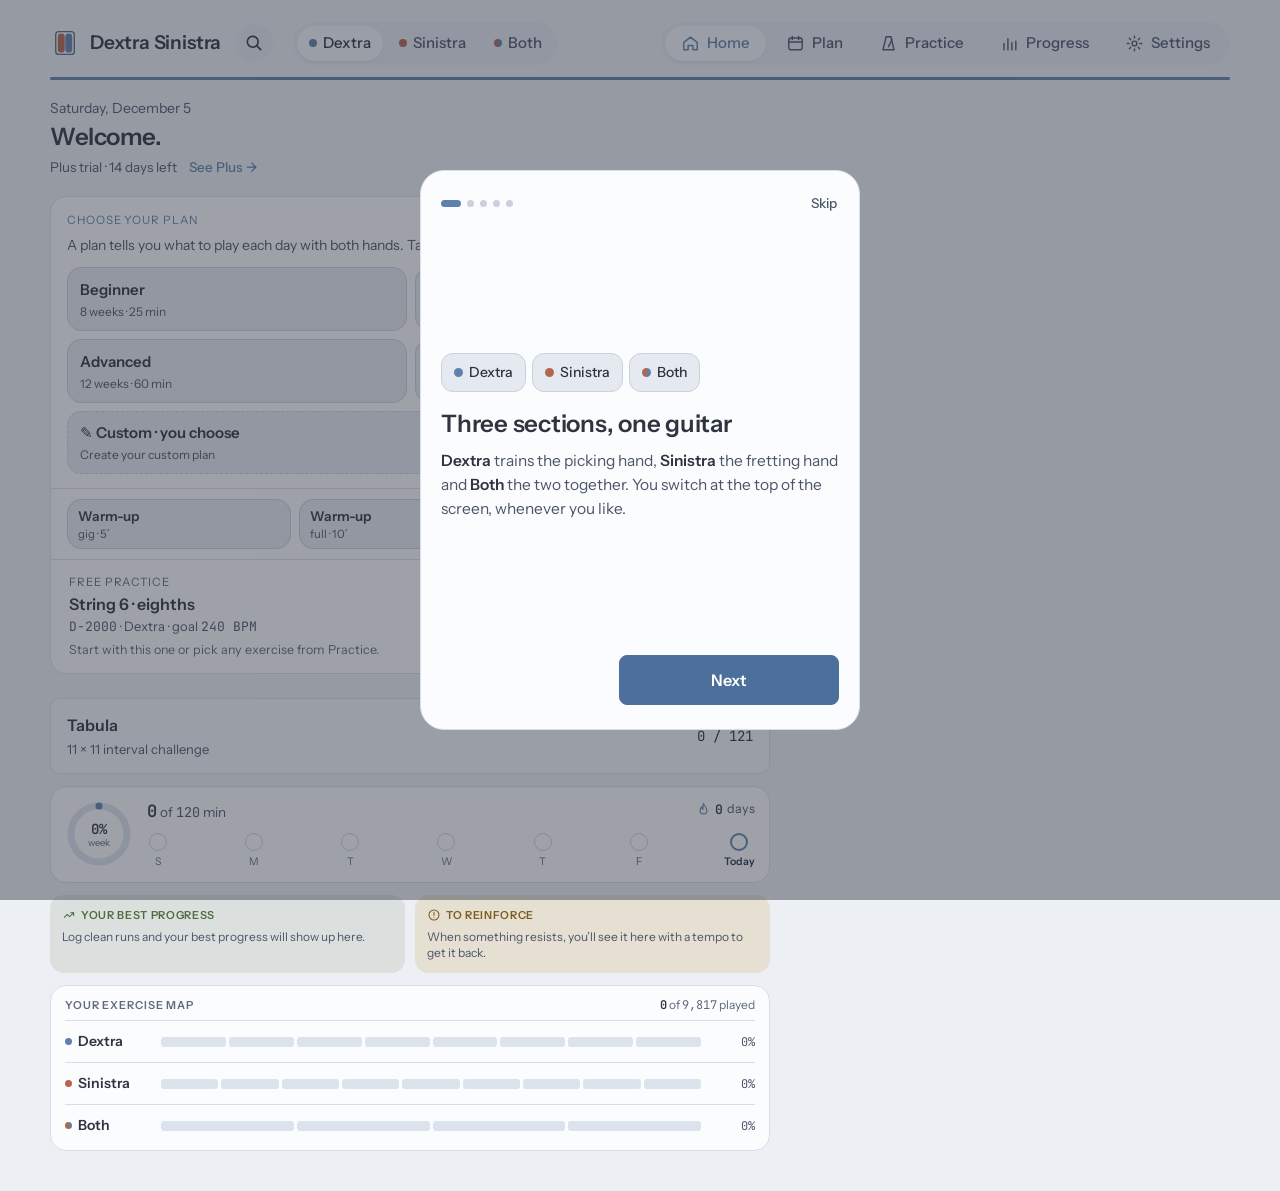
==== index.html @ 8d306205 "Formato de sesión profesional: la mitad de bloques, el doble de tiempo - En Plan, selector «Formato " ====
<!doctype html>
<html lang="es">
<head>
<meta charset="utf-8">
<meta name="viewport" content="width=device-width,initial-scale=1,viewport-fit=cover">
<meta name="description" content="Ejercicios de mano derecha, mano izquierda y ambas manos, con metrónomo, reloj y registro de progreso.">
<meta name="theme-color" content="#ECEFF4" media="(prefers-color-scheme: light)">
<meta name="theme-color" content="#2E3440" media="(prefers-color-scheme: dark)">
<meta name="apple-mobile-web-app-capable" content="yes">
<meta name="mobile-web-app-capable" content="yes">
<meta name="apple-mobile-web-app-status-bar-style" content="default">
<meta name="apple-mobile-web-app-title" content="Dextra Sinistra">
<link rel="manifest" href="manifest.webmanifest">
<link rel="icon" href="icons/favicon-32.png" sizes="32x32">
<link rel="icon" href="icons/icon.svg" type="image/svg+xml">
<link rel="apple-touch-icon" href="icons/apple-touch-icon.png">
<script>document.documentElement.classList.add("boot");setTimeout(function(){document.documentElement.classList.remove("boot")},8000);</script>
<style>[hidden]{display:none!important}html,body{margin:0}
/* mientras arranca la app solo se ve el icono: así no aparece un instante la pantalla sin montar */
html.boot body{visibility:hidden}
html.boot::after{content:"";position:fixed;inset:0;z-index:9999;background:#ECEFF4 url(icons/icon-192.png) center/84px no-repeat}
@media (prefers-color-scheme: dark){html.boot::after{background-color:#2E3440}}
@media (display-mode: standalone){ header.top, .standbar{padding-top:max(10px, env(safe-area-inset-top))} body{overscroll-behavior-y:none} }</style>
<script id="langgo">try{var l=JSON.parse(localStorage.getItem("dys-lang")||"null");if(l==="en"||(!l&&/^en\b/i.test(navigator.language||"")))location.replace("en.html");}catch(e){}</script>
<title>Dextra Sinistra</title>
<link rel="preconnect" href="https://fonts.googleapis.com">
<link rel="stylesheet" href="https://fonts.googleapis.com/css2?family=Instrument+Sans:wght@400;500;600&family=JetBrains+Mono:wght@400;500&display=swap" media="print" onload="this.media=&#39;all&#39;">
<style>
/* Layout: inicio con la elección del día; después biblioteca + atril de la mano elegida. Nord: el acento lo pone la mano (azul Dextra, naranja Sinistra); claro u oscuro sigue al sistema. */
:root{
  --bg:#ECEFF4; --surface:#E5E9F0; --raise:#F4F6F9; --line:#D8DEE9; --line2:#C9D1DE;
  --fg:#2E3440; --muted:#4C566A; --faint:#7A8599;
  --acc-d:#5E81AC; --acc-s:#B4664D; --accent:var(--acc-d); --frost:#88C0D0; --teal:#8FBCBB;
  --green:#7F9A6A; --yellow:#C9A54B; --red:#BF616A; --orange:#C27657; --purple:#9C7A98;
  --hl-d:rgba(94,129,172,.16); --hl-s:rgba(180,102,77,.14); --hl:var(--hl-d);
  --f-ui:"Instrument Sans", system-ui, -apple-system, "Segoe UI", sans-serif;
  --f-mono:"JetBrains Mono", ui-monospace, "SF Mono", Menlo, monospace;
  --r:10px;
}
@media (prefers-color-scheme: dark){:root:not([data-theme="light"]){
  --bg:#2E3440; --surface:#3B4252; --raise:#353C4A; --line:#434C5E; --line2:#4C566A;
  --fg:#ECEFF4; --muted:#D8DEE9; --faint:#9AA5B8;
  --acc-d:#88C0D0; --acc-s:#D08770; --accent:var(--acc-d); --frost:#88C0D0; --teal:#8FBCBB;
  --green:#A3BE8C; --yellow:#EBCB8B; --red:#BF616A; --orange:#D08770; --purple:#B48EAD;
  --hl-d:rgba(136,192,208,.16); --hl-s:rgba(208,135,112,.18); --hl:var(--hl-d); color-scheme:dark }}
:root[data-theme="dark"]{
  --bg:#2E3440; --surface:#3B4252; --raise:#353C4A; --line:#434C5E; --line2:#4C566A;
  --fg:#ECEFF4; --muted:#D8DEE9; --faint:#9AA5B8;
  --acc-d:#88C0D0; --acc-s:#D08770; --accent:var(--acc-d); --frost:#88C0D0; --teal:#8FBCBB;
  --green:#A3BE8C; --yellow:#EBCB8B; --red:#BF616A; --orange:#D08770; --purple:#B48EAD;
  --hl-d:rgba(136,192,208,.16); --hl-s:rgba(208,135,112,.18); --hl:var(--hl-d); color-scheme:dark }
body[data-hand="S"]{--accent:var(--acc-s); --hl:var(--hl-s)}

*{box-sizing:border-box}
[hidden]{display:none!important}
body{background:var(--bg);color:var(--fg);font-family:var(--f-ui);font-size:15px;line-height:1.5;padding-inline:16px;padding-block:0 40px}
button,input,select{font:inherit;color:inherit}
button{cursor:pointer}
:focus-visible{outline:2px solid var(--accent);outline-offset:2px}
.mono{font-family:var(--f-mono);font-variant-numeric:tabular-nums}
.wrap{max-width:1180px;margin:0 auto}

header.top{display:flex;align-items:center;gap:20px;padding-block:22px 18px;flex-wrap:wrap}
.brand{display:flex;align-items:baseline;gap:10px}
.brand h1{font-size:22px;font-weight:600;letter-spacing:-.01em;margin:0}
.brand span{color:var(--faint);font-size:13px}
nav.views{margin-left:auto;display:flex;gap:4px;background:var(--surface);padding:4px;border-radius:999px}
nav.views button{border:0;background:transparent;padding:6px 16px;border-radius:999px;color:var(--muted);font-weight:500}
nav.views button[aria-pressed="true"]{background:var(--raise);color:var(--fg);box-shadow:0 1px 2px rgba(46,52,64,.08)}

.grid{display:grid;grid-template-columns:minmax(0,370px) minmax(0,1fr);gap:24px;align-items:start}
@media (max-width:860px){.grid{grid-template-columns:minmax(0,1fr)}}

/* Biblioteca */
.lib{display:flex;flex-direction:column;gap:12px;min-width:0}
.branches{display:flex;flex-wrap:wrap;gap:6px}
.chip{border:1px solid var(--line);background:transparent;border-radius:999px;padding:4px 11px;font-size:13px;color:var(--muted);display:inline-flex;align-items:center;gap:6px}
.chip[aria-pressed="true"]{background:var(--fg);color:var(--bg);border-color:var(--fg)}
.dot{width:7px;height:7px;border-radius:50%;display:inline-block;flex:none}
.subs{display:flex;flex-wrap:wrap;gap:6px}
.subs .chip{font-size:12px;padding:2px 9px}
.searchrow{display:flex;gap:8px}
.searchrow input,.searchrow select{flex:1;min-width:0;background:var(--raise);border:1px solid var(--line);border-radius:8px;padding:7px 10px;font-size:14px}
.searchrow select{flex:0 0 auto}
.count{font-size:12px;color:var(--faint)}
.list{display:flex;flex-direction:column;border-top:1px solid var(--line);max-height:640px;overflow:auto}
@media (max-width:860px){.list{max-height:360px}}
.item{display:grid;grid-template-columns:10px minmax(0,1fr) auto;gap:10px;align-items:center;padding:9px 6px;border:0;border-bottom:1px solid var(--line);background:transparent;text-align:left;width:100%}
.item:hover{background:var(--surface)}
.item[aria-current="true"]{background:var(--hl)}
.item .nm{font-size:14px;font-weight:500;white-space:nowrap;overflow:hidden;text-overflow:ellipsis}
.item .meta{font-size:12px;color:var(--faint)}
.item .rt{text-align:right;font-size:12px;color:var(--faint)}
.item .rt b{display:block;color:var(--fg);font-weight:500}

/* Atril */
.stand{display:flex;flex-direction:column;gap:16px;min-width:0}
.card{background:var(--raise);border:1px solid var(--line);border-radius:var(--r);padding:20px}
.queue{display:flex;gap:6px;flex-wrap:wrap;align-items:center;font-size:12px;color:var(--muted)}
.queue .q{border:1px solid var(--line);border-radius:6px;padding:3px 8px;background:transparent;font-size:12px}
.queue .q.on{border-color:var(--accent);color:var(--fg)}
.queue .q.done{text-decoration:line-through;color:var(--faint)}
.exhead{display:flex;justify-content:space-between;gap:16px;flex-wrap:wrap}
.exhead h2{margin:0 0 2px;font-size:20px;font-weight:600;text-wrap:balance}
.eyebrow{font-size:11px;letter-spacing:.08em;text-transform:uppercase;color:var(--faint);display:flex;gap:8px;align-items:center}
.tags{display:flex;gap:6px;flex-wrap:wrap;margin-top:8px}
.tag{font-size:12px;border-radius:5px;padding:1px 7px;background:var(--surface);color:var(--muted)}
.target{text-align:right}
.target .k{font-size:11px;letter-spacing:.08em;text-transform:uppercase;color:var(--faint)}
.target .v{font-size:15px}
.tabbox{overflow-x:auto;margin-top:16px;border-top:1px solid var(--line);padding-top:12px}
.tabbox svg{display:block}
.tip{margin:14px 0 0;color:var(--muted);font-size:14px;max-width:68ch}
.legend{margin-top:8px;font-size:12px;color:var(--faint)}

.console{display:grid;grid-template-columns:minmax(0,1.3fr) minmax(0,1fr);gap:16px}
@media (max-width:620px){.console{grid-template-columns:minmax(0,1fr)}}
.bpm{display:flex;align-items:baseline;gap:8px}
.bpm .n{font-size:56px;font-weight:500;line-height:1;letter-spacing:-.03em}
.bpm .u{color:var(--faint);font-size:13px}
.nps{font-size:13px;color:var(--muted);margin-top:4px}
.steps{display:flex;gap:6px;margin-top:14px;flex-wrap:wrap}
.btn{border:1px solid var(--line2);background:var(--bg);border-radius:8px;padding:6px 12px;font-size:14px}
.btn:hover{border-color:var(--accent)}
.btn.primary{background:var(--accent);border-color:var(--accent);color:var(--bg);font-weight:600}
.btn.ghost{background:transparent}
input[type=range]{width:100%;accent-color:var(--accent);margin-top:12px}
.beats{display:flex;gap:8px;margin-top:14px}
.beats i{width:12px;height:12px;border-radius:50%;background:var(--line);transition:background .05s}
.beats i.on{background:var(--accent)}
.beats i.on.first{background:var(--orange)}
.opts{display:flex;flex-direction:column;gap:9px;font-size:14px;color:var(--muted)}
.opts label{display:flex;gap:8px;align-items:center}
.opts input[type=number]{width:56px;background:var(--bg);border:1px solid var(--line);border-radius:6px;padding:2px 6px}
.opts input[type=checkbox]{accent-color:var(--accent)}
.clock{display:flex;align-items:center;gap:16px;flex-wrap:wrap}
.clock .t{font-size:34px;letter-spacing:-.02em}
.durs{display:flex;gap:4px}
.durs button{border:1px solid var(--line);background:transparent;border-radius:6px;padding:2px 8px;font-size:13px;color:var(--muted)}
.durs button[aria-pressed="true"]{border-color:var(--accent);color:var(--fg)}
.play{display:flex;gap:10px;margin-left:auto;flex-wrap:wrap}
.play .btn{padding:9px 18px}
.bar{height:3px;background:var(--line);border-radius:2px;overflow:hidden;margin-top:12px}
.bar > div{height:100%;background:var(--accent);width:0}
.row-sep{border-top:1px solid var(--line);margin-block:16px}

/* Modal */
.modal{position:fixed;inset:0;background:rgba(46,52,64,.45);display:flex;align-items:center;justify-content:center;padding:16px;z-index:10}
.sheet{background:var(--raise);border:1px solid var(--line);border-radius:12px;padding:22px;width:100%;max-width:420px;display:flex;flex-direction:column;gap:14px}
.sheet h3{margin:0;font-size:17px}
.sheet label{font-size:13px;color:var(--muted);display:flex;flex-direction:column;gap:4px}
.sheet input[type=number],.sheet input[type=text]{background:var(--bg);border:1px solid var(--line);border-radius:8px;padding:7px 10px}
.qual{display:flex;gap:6px}
.qual button{flex:1;border:1px solid var(--line);background:transparent;border-radius:8px;padding:8px 4px;font-size:13px}
.qual button[aria-pressed="true"]{border-color:var(--accent);background:var(--hl);color:var(--fg)}
.sheet .acts{display:flex;justify-content:flex-end;gap:8px}

/* Progreso */
.stats{display:grid;grid-template-columns:repeat(4,minmax(0,1fr));gap:16px}
@media (max-width:700px){.stats{grid-template-columns:repeat(2,minmax(0,1fr))}}
.stat .k{font-size:11px;letter-spacing:.08em;text-transform:uppercase;color:var(--faint)}
.stat .v{font-size:30px;font-weight:500;letter-spacing:-.02em}
.stat .s{font-size:12px;color:var(--faint)}
.prog{display:grid;grid-template-columns:minmax(0,1.5fr) minmax(0,1fr);gap:16px;margin-top:16px}
@media (max-width:860px){.prog{grid-template-columns:minmax(0,1fr)}}
.card h3{margin:0 0 12px;font-size:14px;font-weight:600}
.branchbars{display:flex;flex-direction:column;gap:10px}
.bb{display:grid;grid-template-columns:minmax(0,190px) minmax(0,1fr) 54px;gap:10px;align-items:center;font-size:13px}
.bb .tr{height:8px;background:var(--surface);border-radius:4px;overflow:hidden}
.bb .tr div{height:100%}
table{width:100%;border-collapse:collapse;font-size:13px}
th{font-weight:500;color:var(--faint);text-align:left;font-size:11px;letter-spacing:.06em;text-transform:uppercase;padding:6px 8px;border-bottom:1px solid var(--line)}
td{padding:7px 8px;border-bottom:1px solid var(--line);vertical-align:middle}
td.num,th.num{text-align:right}
.pbar{height:5px;background:var(--surface);border-radius:3px;overflow:hidden;min-width:60px}
.pbar div{height:100%;background:var(--accent)}
.tablewrap{overflow-x:auto}
.empty{color:var(--faint);font-size:14px;padding:12px 0}
.linkbtn{border:0;background:transparent;color:var(--accent);padding:0;font-size:13px}
.del{border:0;background:transparent;color:var(--faint);font-size:12px}
.del.arm{color:var(--red)}
.qdot{display:inline-block;width:8px;height:8px;border-radius:50%;margin-right:6px}
.foot{margin-top:28px;font-size:12px;color:var(--faint)}
.tpls{display:grid;grid-template-columns:repeat(4,minmax(0,1fr));gap:14px}
@media (max-width:980px){.tpls{grid-template-columns:repeat(2,minmax(0,1fr))}}
@media (max-width:560px){.tpls{grid-template-columns:minmax(0,1fr)}}
.tpl{background:var(--raise);border:1px solid var(--line);border-radius:var(--r);padding:18px;display:flex;flex-direction:column;gap:8px}
.tpl.on{border-color:var(--accent);box-shadow:0 0 0 1px var(--accent) inset}
.tpl h3{margin:0;font-size:18px;font-weight:600}
.tpl p{margin:0;font-size:13px;color:var(--muted)}
.tpl .btn{margin-top:auto;align-self:flex-start}
.tpl .btn[disabled]{opacity:.7;cursor:default}
.planhead{display:flex;justify-content:space-between;gap:16px;flex-wrap:wrap;align-items:flex-end}
.planhead h2{margin:2px 0 0;font-size:22px;font-weight:600}
.badge{font-size:11px;letter-spacing:.06em;text-transform:uppercase;border-radius:5px;padding:2px 7px;background:var(--surface);color:var(--muted)}
.badge.deload{background:var(--hl);color:var(--fg)}
.sess{display:flex;flex-direction:column;margin-top:14px;border-top:1px solid var(--line)}
.sess .row{display:grid;grid-template-columns:10px minmax(0,1fr) auto auto;gap:12px;align-items:center;padding:8px 2px;border-bottom:1px solid var(--line);font-size:14px}
.sess .row .tm{font-size:12px;color:var(--faint);white-space:nowrap}
.acts2{display:flex;gap:8px;flex-wrap:wrap;margin-top:16px}
.rules{margin:0;padding-left:18px;color:var(--muted);font-size:14px;display:flex;flex-direction:column;gap:6px;max-width:75ch}
.phases{display:grid;grid-template-columns:repeat(3,minmax(0,1fr));gap:14px;margin-top:16px}
@media (max-width:900px){.phases{grid-template-columns:minmax(0,1fr)}}
.phase h3{margin:0;font-size:15px}
.phase .wk{font-size:12px;color:var(--faint)}
.phase p{font-size:13px;color:var(--muted);margin:6px 0 10px}
.phase .day{font-size:12px;font-weight:600;margin-top:10px;color:var(--fg)}
.phase ul{margin:4px 0 0;padding-left:16px;font-size:12px;color:var(--muted);display:flex;flex-direction:column;gap:2px}
.phase.cur{border-color:var(--accent)}
@media (prefers-reduced-motion: reduce){*{transition:none!important}}

.handline{height:3px;border-radius:2px;background:var(--acc-d);margin-top:-6px;margin-bottom:18px}
body[data-hand="S"] .handline{background:var(--acc-s)}
body[data-hand="A"] .handline{background:linear-gradient(90deg,var(--acc-s) 0 50%,var(--acc-d) 50% 100%)}
.handseg{display:flex;gap:4px;background:var(--surface);padding:4px;border-radius:999px}
.handseg button{border:0;background:transparent;padding:6px 12px;border-radius:999px;color:var(--muted);font-weight:500;display:inline-flex;align-items:center;gap:6px}
.handseg button[aria-pressed="true"]{background:var(--raise);color:var(--fg);box-shadow:0 1px 2px rgba(46,52,64,.08)}
.handseg .dot{width:8px;height:8px}
.curhand{display:flex;align-items:baseline;gap:10px;margin-bottom:12px}
.curhand b{font-size:18px;font-weight:600}
.curhand span{color:var(--faint);font-size:13px}
.tag.link{border:0;cursor:pointer;background:var(--hl);color:var(--fg);font:inherit;font-size:12px}
.tag.link:hover{outline:1px solid var(--accent)}
/* Inicio */
#home{display:flex;flex-direction:column;gap:22px;max-width:980px}
.hello h2{margin:4px 0 0;font-size:32px;font-weight:600;letter-spacing:-.02em;text-wrap:balance}
.hello .eyebrow{text-transform:none;letter-spacing:.02em;font-size:13px}
#continue{background:var(--raise);border:1px solid var(--line);border-radius:14px;padding:22px 24px;display:flex;align-items:center;justify-content:space-between;gap:20px;flex-wrap:wrap}
#continue h3{margin:4px 0 4px;font-size:20px;font-weight:600}
#continue p{margin:0;color:var(--muted);font-size:14px;max-width:60ch}
.btn.big{padding:12px 26px;font-size:16px}
.hands{display:grid;grid-template-columns:repeat(3,minmax(0,1fr));gap:16px}
@media (max-width:760px){.hands{grid-template-columns:minmax(0,1fr)}}
.handcard{border:1px solid var(--line);border-radius:14px;overflow:hidden;padding:0;background:var(--raise);text-align:left;display:flex;flex-direction:column;cursor:pointer;color:var(--fg)}
.handcard:hover{border-color:var(--line2);transform:translateY(-1px)}
.handcard .face{height:150px;display:flex;align-items:center;justify-content:center}
.handcard .face.d{background:#ECEFF4}
.handcard .face.s{background:#2E3440}
.handcard .face.a{background:linear-gradient(90deg,#2E3440 0 50%,#ECEFF4 50% 100%)}
.handcard .txt{padding:14px 16px;display:flex;flex-direction:column;gap:2px}
.handcard .txt b{font-size:19px;font-weight:600}
.handcard .txt span{font-size:13px;color:var(--muted)}
.handcard .txt .n{color:var(--faint);font-size:12px;margin-top:4px}
#homeStats{display:flex;gap:22px;flex-wrap:wrap;font-size:14px;color:var(--muted)}
#homeStats b{color:var(--fg);font-weight:500}
#homeStats i{display:inline-block;width:8px;height:8px;border-radius:50%;margin-right:4px}
.planhands{display:flex;gap:8px;flex-wrap:wrap;margin-bottom:16px}
@media (prefers-reduced-motion: reduce){.handcard:hover{transform:none}}
.exhead > div:first-child{min-width:0;flex:1 1 320px}
.eyebrow .mono{white-space:nowrap}
@media (max-width:620px){
  body{padding-bottom:calc(76px + env(safe-area-inset-bottom, 0px))}
  header.top{padding-block:14px 12px;gap:12px}
  .brand h1{font-size:19px}
  .handseg{width:100%;justify-content:space-between}
  .handseg button{flex:1;justify-content:center;padding:7px 6px}
  nav.views{position:fixed;left:0;right:0;bottom:0;margin:0;border-radius:0;z-index:5;justify-content:space-around;padding:6px 8px calc(6px + env(safe-area-inset-bottom, 0px));background:var(--surface);border-top:1px solid var(--line)}
  nav.views button{flex:1;padding:10px 4px;font-size:14px}
  .handline{margin-top:0;margin-bottom:14px}
  .hello h2{font-size:26px}
  #continue{padding:18px}
  #continue .btn.big{width:100%}
  .hands{gap:10px}
  .handcard{flex-direction:row;align-items:stretch}
  .handcard .face{height:auto;width:96px;flex:0 0 96px}
  .handcard .face svg{width:68px;height:68px}
  .handcard .txt{padding:12px 14px;justify-content:center}
  .handcard .txt b{font-size:17px}
  .exhead{flex-direction:column;gap:10px}
  .exhead > div:first-child{flex:none}
  .target{text-align:left;display:grid;grid-template-columns:auto 1fr;column-gap:12px;align-items:baseline}
  .target .k{margin-top:0!important}
  .exhead h2{font-size:19px}
  .card{padding:16px}
  .modal{align-items:flex-end;padding-bottom:calc(16px + env(safe-area-inset-bottom, 0px))}
}

/* ===== Diseño móvil (lienzo «Dextra & Sinistra · App móvil») ===== */
:root{ --card:#FBFCFD; --r2:20px }
@media (prefers-color-scheme: dark){:root:not([data-theme="light"]){ --card:#3B4252 }}
:root[data-theme="dark"]{ --card:#3B4252 }
.card{background:var(--card);border-radius:var(--r2)}
.brand{display:flex;align-items:center;gap:10px}
.brand h1{font-size:19px;font-weight:600;letter-spacing:-.01em}
.brand h1 span{font-weight:600;color:var(--fg)}
nav.views button{display:inline-flex;align-items:center;gap:7px}
nav.views svg{width:19px;height:19px;fill:none;stroke:currentColor;stroke-width:1.8;stroke-linecap:round;stroke-linejoin:round}
nav.views button[aria-pressed="true"]{color:var(--accent)}
.iconbtn{width:44px;height:44px;border-radius:22px;border:0;background:var(--surface);display:inline-flex;align-items:center;justify-content:center;flex:none;color:var(--fg)}
.iconbtn svg{width:20px;height:20px;fill:none;stroke:currentColor;stroke-width:2;stroke-linecap:round;stroke-linejoin:round}
.onlym{display:none}
.sect{font-size:12px;font-weight:500;letter-spacing:.08em;text-transform:uppercase;color:var(--muted);margin:18px 0 10px}
.foot{font-size:12px;color:var(--faint)}

/* Inicio */
#home{max-width:720px;gap:18px}
.hello .date{font-size:14px;color:var(--muted)}
.hello h2{font-size:31px}
.contcard{background:var(--card);border:1px solid var(--line);border-radius:22px;padding:20px;display:flex;flex-direction:column;gap:14px}
.contcard .row1{display:flex;justify-content:space-between;align-items:center;font-size:13px;color:var(--muted)}
.contcard .row1 b{font-weight:500;display:flex;align-items:center;gap:8px}
.contcard .row1 b i{width:8px;height:8px;border-radius:4px;background:var(--accent);display:inline-block}
.contcard h3{margin:0;font-size:24px;font-weight:600;letter-spacing:-.015em}
.contcard p{margin:2px 0 0;color:var(--muted);font-size:15px}
.wdots{display:grid;grid-template-columns:repeat(5,minmax(0,1fr));gap:8px}
.wdots div{display:flex;flex-direction:column;align-items:center;gap:6px;font-size:12px;color:var(--faint)}
.wdots span{width:30px;height:30px;border-radius:15px;background:var(--surface);display:flex;align-items:center;justify-content:center;box-sizing:border-box}
.wdots .done span{background:var(--accent)}
.wdots .done span svg{width:14px;height:14px;fill:none;stroke:var(--bg);stroke-width:3;stroke-linecap:round;stroke-linejoin:round}
.wdots .today span{border:2px solid var(--accent);background:var(--hl)}
.wdots .today{color:var(--fg);font-weight:600}
.bigbtn{height:54px;border-radius:16px;border:0;background:var(--accent);color:var(--bg);font-size:17px;font-weight:600;display:flex;align-items:center;justify-content:center;gap:10px;width:100%}
.bigbtn svg{width:16px;height:16px;fill:currentColor}
.hands{grid-template-columns:repeat(3,minmax(0,1fr));gap:10px}
.handcard{border-radius:18px;background:var(--card)}
.handcard .face{height:96px}
.handcard .face svg{width:62px;height:62px}
.handcard .txt{padding:10px 12px 12px;gap:1px}
.handcard .txt b{font-size:15px}
.handcard .txt span{font-size:12px}
.handcard .txt small{font-size:11px;color:var(--faint);margin-top:4px}
.statstrip{display:grid;grid-template-columns:repeat(3,minmax(0,1fr));background:var(--surface);border-radius:18px;padding:14px 4px}
.statstrip div{display:flex;flex-direction:column;align-items:center;gap:2px;text-align:center}
.statstrip div + div{border-left:1px solid var(--line)}
.statstrip b{font-family:var(--f-mono);font-size:20px;font-weight:500}
.statstrip span{font-size:12px;color:var(--muted)}

/* Atril */
.standbar{display:flex;align-items:center;gap:12px;min-height:44px}
.standmid{flex:1;min-width:0}
.standlabel{display:flex;align-items:center;gap:8px;font-size:14px;color:var(--muted)}
.standlabel i{width:8px;height:8px;border-radius:4px;background:var(--accent);display:inline-block}
.queue{display:flex;flex-direction:column;gap:6px}
.queue .qtop{display:flex;justify-content:space-between;gap:8px;font-size:13px;color:var(--muted)}
.queue .qtop .mono{flex:none}
.queue .segs{display:flex;gap:4px}
.queue .segs button{flex:1;height:6px;border:0;border-radius:3px;background:var(--line);padding:0}
.queue .segs button.done{background:var(--accent)}
.queue .segs button.on{background:var(--accent);opacity:.5}
.queue .qnote{font-size:13px;color:var(--fg)}
.queue .linkbtn{font-size:12px;align-self:flex-start}
.excard{display:flex;flex-direction:column;gap:10px}
.excard h2{margin:0;font-size:24px;font-weight:600;letter-spacing:-.02em;line-height:1.15;text-wrap:balance}
.excard .tabbox{margin:4px -4px 0;border-top:0;padding-top:0}
.excard .tip{margin:0}
.target2{display:flex;gap:18px;flex-wrap:wrap;font-size:13px;color:var(--muted)}
.target2 b{color:var(--fg);font-weight:500;margin-left:4px}
.legendd summary,.mset summary{cursor:pointer;font-size:13px;color:var(--muted);list-style:none;display:flex;align-items:center;gap:6px}
.legendd summary::before,.mset summary::before{content:"+";font-family:var(--f-mono);width:18px;height:18px;border-radius:9px;background:var(--surface);display:inline-flex;align-items:center;justify-content:center;font-size:12px}
.legendd[open] summary::before,.mset[open] summary::before{content:"−"}
.legendd .legend{margin-top:8px}
.console2{display:flex;flex-direction:column;gap:12px;border-radius:24px}
.bpmrow{display:flex;align-items:center;justify-content:space-between;margin:0}
.rbtn{width:56px;height:56px;border-radius:28px;border:1px solid var(--line2);background:var(--bg);font-size:24px;color:var(--fg)}
.rbtn.s{width:44px;height:44px;border-radius:22px;font-size:20px}
.rbtn:active{transform:scale(.96)}
.bpmc{display:flex;flex-direction:column;align-items:center}
.bpmc .n{font-size:72px;font-weight:500;letter-spacing:-.04em;line-height:1}
.bpmc .u{font-size:13px;color:var(--muted);margin-top:4px}
.console2 input[type=range]{margin:0}
.console2 .beats{justify-content:center;gap:12px;margin:0}
.console2 .beats i{width:14px;height:14px}
.clockrow{display:flex;justify-content:space-between;align-items:baseline;gap:10px}
.clockrow .t{font-size:22px}
.clockrow .nps{font-size:12px;color:var(--muted);margin:0;text-align:right}
.console2 .bar{margin:0;height:6px;border-radius:3px}
.console2 .durs{justify-content:center}
.actions{display:flex;align-items:center;justify-content:space-between;gap:10px}
.pill{height:48px;padding:0 18px;border-radius:24px;border:1px solid var(--line2);background:var(--bg);font-size:15px;font-weight:500;color:var(--fg);min-width:96px}
.playbig{width:76px;height:76px;border-radius:38px;border:0;background:var(--accent);display:flex;align-items:center;justify-content:center;flex:none}
.playbig svg{width:26px;height:26px;fill:var(--bg)}
.mset .opts{margin-top:10px}
.mset .jump{display:flex;align-items:center;gap:8px;margin:0}
.mset .jump span{margin-right:auto}
.mset input[type=range]{width:140px}

/* Hoja de registro */
.modal{align-items:flex-end;padding:0}
.sheet{max-width:520px;border-radius:28px 28px 0 0;padding:10px 20px calc(24px + env(safe-area-inset-bottom, 0px));gap:14px;background:var(--card)}
@media (min-width:700px){.modal{align-items:center;padding:16px}.sheet{border-radius:24px}}
.sheet .grab{width:40px;height:5px;border-radius:3px;background:var(--line2);align-self:center}
.sheet h3{font-size:24px;font-weight:600;letter-spacing:-.02em}
.msub{font-size:14px;color:var(--muted);margin-top:2px}
.sheet .qual{flex-direction:column;gap:10px}
.sheet .qual button{min-height:62px;border-radius:16px;border:1px solid var(--line);background:var(--bg);display:flex;align-items:center;gap:14px;padding:0 16px;text-align:left;color:var(--fg)}
.sheet .qual button i{width:14px;height:14px;border-radius:7px;flex:none}
.sheet .qual button span{display:flex;flex-direction:column;gap:2px}
.sheet .qual button b{font-size:16px;font-weight:600}
.sheet .qual button small{font-size:13px;color:var(--muted)}
.sheet .qual button[aria-pressed="true"]{border:2px solid var(--accent);background:var(--hl);padding:0 15px}
.bpmstep{display:flex;align-items:center;justify-content:space-between}
.bpmstep label{font-size:15px;font-weight:500;color:var(--fg)}
.bpmstep div{display:flex;align-items:center;gap:6px}
.bpmstep input{width:70px;height:44px;border:0;background:transparent;text-align:center;font-family:var(--f-mono);font-size:24px;font-weight:500;color:var(--fg)}
.mrow label,.mnote{font-size:15px;font-weight:500;color:var(--fg);display:flex;flex-direction:column;gap:6px}
.mrow label{flex-direction:row;align-items:center;justify-content:space-between}
.mrow input{width:90px;height:40px;border-radius:12px;border:1px solid var(--line2);background:var(--bg);text-align:center;font-family:var(--f-mono)}
.mnote span{color:var(--faint);font-weight:400}
.mnote input{height:48px;border-radius:14px;border:1px solid var(--line2);background:var(--bg);padding:0 14px}
.sheet .acts .btn.big{flex:1;height:52px;border-radius:16px}
.sheet .acts .btn.ghost{height:52px;border-radius:16px}

/* Plan */
.planhands .chip{height:40px;padding:0 14px;font-size:14px}
#planBody .card:first-child{border-radius:var(--r2)}
.sess{border-top:0;margin-top:12px;background:var(--bg);border-radius:16px;overflow:hidden;border:1px solid var(--line)}
.sess .row{grid-template-columns:10px minmax(0,1fr) auto 36px;padding:10px 14px;border-bottom:1px solid var(--line)}
.sess .row:last-child{border-bottom:0}
.sess .row .tm{font-size:11px;padding:2px 7px;border-radius:6px;background:var(--surface);color:var(--muted)}
.sess .row .tm.mono{background:transparent;padding:0;text-align:right;font-size:12px}
.tpl{border-radius:var(--r2);background:var(--card)}

/* Progreso */
.phead{display:flex;align-items:center;justify-content:space-between;margin-bottom:14px}
.phead h2{margin:0;font-size:28px;font-weight:600;letter-spacing:-.02em}
.chipq{font-size:13px;color:var(--muted);background:var(--surface);padding:7px 12px;border-radius:16px}
#progress > .card{margin-top:14px}
#progress > .sect + .card{margin-top:0}
.chead{display:flex;justify-content:space-between;align-items:baseline;gap:10px;flex-wrap:wrap;margin-bottom:8px}
.chead h3{margin:0}
.ckey{display:flex;gap:12px;font-size:12px;color:var(--muted)}
.ckey span{display:flex;align-items:center;gap:5px}
.ckey i{width:8px;height:8px;border-radius:2px;display:inline-block}
.goal{padding:10px 0;border-bottom:1px solid var(--line);display:flex;flex-direction:column;gap:7px}
.goal:last-child{border-bottom:0}
.goal .gt{display:flex;justify-content:space-between;gap:10px;font-size:14px}
.goal .gt > span:first-child{white-space:nowrap;overflow:hidden;text-overflow:ellipsis;min-width:0}
.goal .gt button{border:0;background:transparent;padding:0;color:var(--fg);font:inherit;cursor:pointer;text-align:left}
.goal .gt .mono{flex:none;font-size:13px}
.goal .gb{height:6px;border-radius:3px;background:var(--surface);overflow:hidden}
.goal .gb div{height:6px}

/* Móvil */
@media (max-width:860px){
  .grid{grid-template-columns:minmax(0,1fr)}
  .onlym{display:inline-flex}
  .lib{display:none}
  body.libopen .lib{display:flex}
  body.libopen .stand{display:none}
  .libhead{display:flex;align-items:center;justify-content:space-between}
  .list{max-height:none}
}
@media (max-width:760px){
  body{padding-bottom:calc(84px + env(safe-area-inset-bottom, 0px))}
  header.top{padding-block:14px 10px;gap:12px}
  .handseg{width:100%;justify-content:space-between}
  .handseg button{flex:1;justify-content:center;padding:7px 6px}
  nav.views{position:fixed;left:0;right:0;bottom:0;margin:0;border-radius:0;z-index:5;display:grid;grid-template-columns:repeat(5,minmax(0,1fr));padding:6px 4px calc(8px + env(safe-area-inset-bottom, 0px));background:var(--surface);border-top:1px solid var(--line);gap:0}
  nav.views button{flex-direction:column;gap:3px;padding:6px 2px;font-size:11px;background:transparent!important;box-shadow:none!important}
  nav.views svg{width:24px;height:24px}
  .handline{margin-top:0;margin-bottom:14px}
  .hello h2{font-size:28px}
  body.practicing header.top .brand,body.practicing header.top .handseg,body.practicing .handline{display:none}
  body.practicing header.top{padding:0;min-height:0}
  body.practicing{padding-top:12px}
  .handcard{flex-direction:column}
  .handcard .face{width:auto;height:92px}
  .card{padding:16px}
  .excard h2{font-size:22px}
}
@media (max-width:420px){ .pill{min-width:84px;padding:0 14px} }
/* especificidad sobre el CSS heredado */
#continue.contcard{flex-direction:column;align-items:stretch;justify-content:flex-start;flex-wrap:nowrap;gap:14px;padding:20px;border-radius:22px;background:var(--card)}
#continue.contcard h3{font-size:24px;margin:0}
header .brand h1 span{font-size:inherit;letter-spacing:inherit;color:var(--fg);font-weight:600}
/* Tarjetas de mano: texto centrado */
.handcard .txt{align-items:center;text-align:center}
.handcard .txt small{display:block;font-size:11px;line-height:1.35;letter-spacing:-.01em}
#home .sect{text-align:center}
#homeStats.statstrip, #stats.statstrip{display:grid;grid-template-columns:repeat(3,minmax(0,1fr));gap:0;flex-wrap:nowrap;color:var(--fg);font-size:inherit}
#homeStats.statstrip > div, #stats.statstrip > div{display:flex;flex-direction:column;align-items:center;justify-content:center;text-align:center;gap:2px;padding:0 4px}
/* Escuchar el patrón */
.listenrow{display:flex;align-items:center;gap:10px;flex-wrap:wrap;margin:10px 0 2px}
.listen{display:inline-flex;align-items:center;gap:7px;border:1px solid var(--line2);background:transparent;color:var(--fg);border-radius:999px;padding:7px 14px 7px 11px;font:inherit;font-size:14px;font-weight:500;cursor:pointer}
.listen svg{width:18px;height:18px;fill:none;stroke:var(--accent);stroke-width:1.8;stroke-linecap:round;stroke-linejoin:round}
.listen[aria-pressed="true"]{background:var(--hl);border-color:var(--accent)}
.listen:focus-visible{outline:2px solid var(--accent);outline-offset:2px}
#listenHint{color:var(--faint);font-size:12px}
.listenrow .lnote{flex-basis:100%;color:var(--faint);font-size:12px;line-height:1.35}

/* Barra inferior siempre visible: la flecha de volver sobra */
#backHome{display:none!important}
:root[data-theme="dark"]{--card:#3B4252}
:root[data-theme="light"]{color-scheme:light}
/* Ajustes */
#settings{display:flex;flex-direction:column;gap:12px;max-width:720px}
#settings[hidden]{display:none}
.setcard{display:flex;flex-direction:column;gap:0;padding:6px 16px}
.setrow{display:flex;align-items:center;justify-content:space-between;gap:14px;padding:12px 0;border-bottom:1px solid var(--line)}
.setcard > .setrow:last-child{border-bottom:0}
.setrow > div:first-child{display:flex;flex-direction:column;gap:2px;min-width:0}
.setrow b{font-weight:500;font-size:15px}
.setrow small{color:var(--faint);font-size:12.5px;line-height:1.35}
.seg{display:flex;gap:3px;background:var(--surface);padding:3px;border-radius:999px;flex:none}
.seg button{border:0;background:transparent;color:var(--muted);font:inherit;font-size:13px;padding:6px 11px;border-radius:999px;cursor:pointer}
.seg button[aria-pressed="true"]{background:var(--raise);color:var(--fg);box-shadow:0 1px 2px rgba(46,52,64,.1)}
.seg button:disabled{opacity:.45;cursor:not-allowed}
#prefDur button{padding:6px 8px}
.sw{appearance:none;-webkit-appearance:none;width:44px;height:26px;border-radius:13px;background:var(--line2);position:relative;flex:none;cursor:pointer;transition:background .15s;margin:0}
.sw::after{content:"";position:absolute;top:3px;left:3px;width:20px;height:20px;border-radius:50%;background:#fff;box-shadow:0 1px 2px rgba(46,52,64,.25);transition:transform .15s}
.sw:checked{background:var(--accent)}
.sw:checked::after{transform:translateX(18px)}
.sw:focus-visible{outline:2px solid var(--accent);outline-offset:2px}
.setp{margin:12px 0 4px;color:var(--muted);font-size:14px;line-height:1.5}
.setp.small{font-size:13px;color:var(--fg);min-height:1px;margin:6px 0}
.setbtns{display:flex;gap:8px;flex-wrap:wrap;margin:8px 0 4px}
.setbtns .btn{flex:1;text-align:center;cursor:pointer}
.btn.danger{background:transparent;color:var(--red);border:1px solid color-mix(in srgb, var(--red) 45%, transparent);margin:6px 0 12px}
.about .abouthead{display:flex;align-items:center;gap:12px;padding:12px 0 2px}
.about .abouthead svg{width:48px;height:48px;flex:none}
.about .abouthead b{font-size:17px;font-weight:600;display:block}
.about .abouthead small{color:var(--faint);font-size:12px}
details.legal{border-top:1px solid var(--line)}
.setcard details.legal:first-child{border-top:0}
details.legal summary{list-style:none;cursor:pointer;padding:13px 0;font-weight:500;font-size:15px;display:flex;justify-content:space-between;align-items:center}
details.legal summary::-webkit-details-marker{display:none}
details.legal summary::after{content:"+";color:var(--faint);font-family:var(--f-mono);font-size:16px}
details.legal[open] summary::after{content:"−"}
details.legal > div{padding:0 0 12px;color:var(--muted);font-size:14px;line-height:1.55}
details.legal p{margin:0 0 8px}
details.legal b{color:var(--fg);font-weight:500}
.todo{background:color-mix(in srgb, var(--yellow) 22%, transparent);color:var(--fg);border-radius:4px;padding:0 4px}
#settings .foot{text-align:center}
.seg button[aria-pressed="true"]{outline:1px solid var(--line2)}
body.insettings header.top .handseg, body.insettings .handline{display:none}
/* Filas de sesión del plan: tempo debajo del nombre en móvil */
@media (max-width:560px){
  .sess .row{grid-template-columns:10px minmax(0,1fr) 34px;row-gap:5px;align-items:start}
  .sess .row > .dot{margin-top:6px}
  .sess .row .tm:not(.mono){grid-column:2;grid-row:2;justify-self:start}
  .sess .row .tm.mono{grid-column:3;grid-row:1}
}
/* Anterior / siguiente */
.navbtn:disabled{opacity:.35;cursor:default}
.navbtn[hidden]{display:none!important}
.standlabel .pos{margin-left:auto;font-size:12px;color:var(--faint);flex:none}
.standlabel{min-width:0}
@keyframes swl{from{transform:translateX(28px);opacity:.4}to{transform:none;opacity:1}}
@keyframes swr{from{transform:translateX(-28px);opacity:.4}to{transform:none;opacity:1}}
.excard.swl{animation:swl .2s ease-out}
.excard.swr{animation:swr .2s ease-out}
.excard{touch-action:pan-y}
#tab{touch-action:pan-x pan-y}
.standlabel{flex-wrap:wrap;row-gap:1px;white-space:nowrap}
.standlabel .pos{flex-basis:100%;margin-left:16px}
/* Plus */
.plussheet{gap:12px}
.plushead{display:flex;align-items:center;gap:10px}
.plushead svg{width:22px;height:22px;fill:none;stroke:var(--accent);stroke-width:1.8;stroke-linecap:round;stroke-linejoin:round}
.plushead h3{margin:0;font-size:21px;font-weight:600}
.plusben{margin:0;padding:0 0 0 18px;display:flex;flex-direction:column;gap:6px;font-size:15px;color:var(--fg)}
.plusben li.free{color:var(--muted);font-size:14px;list-style:none;margin-left:-18px;padding-top:4px;border-top:1px solid var(--line)}
.plusbuy{display:grid;grid-template-columns:1fr 1fr;gap:8px}
.plusbuy .btn{text-align:center;text-decoration:none;display:flex;align-items:center;justify-content:center;min-height:48px}
.btn.off{opacity:.5;cursor:default}
.pnote{margin:0;color:var(--faint);font-size:12.5px}
.plusrow{display:flex;gap:8px}
.plusrow input{flex:1;min-width:0;font:inherit;font-family:var(--f-mono);font-size:13px;padding:10px 12px;border-radius:12px;border:1px solid var(--line2);background:var(--bg);color:var(--fg)}
.pmsg{margin:0;min-height:1.2em;font-size:13px;color:var(--fg)}
.locknote{display:flex;align-items:center;gap:12px;margin:12px 0 2px;padding:12px 14px;border-radius:14px;background:var(--hl);color:var(--fg)}
.locknote[hidden]{display:none}
.locknote svg,.plusbanner svg{width:20px;height:20px;flex:none;fill:none;stroke:var(--accent);stroke-width:1.8;stroke-linecap:round;stroke-linejoin:round}
.locknote > div{flex:1;min-width:0;display:flex;flex-direction:column;gap:2px}
.locknote b{font-weight:600;font-size:14px}
.locknote span{font-size:13px;color:var(--muted)}
.locknote .btn{flex:none}
#list .item.locked .nm{color:var(--muted)}
#list .item .lk svg{width:13px;height:13px;fill:none;stroke:var(--faint);stroke-width:2;stroke-linecap:round;stroke-linejoin:round;vertical-align:-1px;margin-right:4px}
.playbig.lockedplay{opacity:.55}
.plusbanner{display:flex;align-items:center;gap:14px;padding:14px 16px;border-radius:18px;background:var(--surface);border:1px solid var(--line)}
.plusbanner[hidden]{display:none}
.plusbanner > div{flex:1;min-width:0;display:flex;flex-direction:column;gap:3px}
.plusbanner b{font-weight:600;font-size:14.5px}
.plusbanner span{font-size:13px;color:var(--muted);line-height:1.4}
.plusbanner .btn{flex:none}
.plusbanner.ending{border-color:var(--accent)}
/* +1′ y reiniciar */
.durs{flex-wrap:wrap;align-items:center}
.durs .dsep{width:1px;height:20px;background:var(--line2);margin:0 4px}
.durs .clkbtn{display:inline-flex;align-items:center;justify-content:center;min-width:40px}
.durs .clkbtn svg{width:16px;height:16px;fill:none;stroke:currentColor;stroke-width:2;stroke-linecap:round;stroke-linejoin:round}
/* ===== Estructura compacta (v0.10) ===== */
.linkbtn{border:0;background:transparent;color:var(--accent);font:inherit;font-size:13.5px;font-weight:500;padding:6px 2px;cursor:pointer;display:inline-flex;align-items:center;gap:6px}
.linkbtn svg{width:17px;height:17px;fill:none;stroke:currentColor;stroke-width:1.8;stroke-linecap:round;stroke-linejoin:round}
.linkbtn:focus-visible{outline:2px solid var(--accent);outline-offset:2px;border-radius:6px}
/* Inicio */
.streakline{display:flex;justify-content:center;flex-wrap:wrap;gap:6px 16px;font-size:13.5px;color:var(--muted);margin-top:-10px}
.streakline span{display:inline-flex;align-items:center;gap:5px;white-space:nowrap}
.streakline b{color:var(--fg);font-weight:500}
.streakline svg{width:16px;height:16px;fill:none;stroke:var(--faint);stroke-width:1.7;stroke-linecap:round;stroke-linejoin:round}
.streakline .fl.on svg{stroke:var(--orange);fill:color-mix(in srgb, var(--orange) 22%, transparent)}
.plusline{display:flex;align-items:center;justify-content:center;gap:10px;flex-wrap:wrap;font-size:13.5px;color:var(--muted);margin-top:-12px}
.plusline.ending{color:var(--fg)}
.plusline[hidden]{display:none}
/* Cabecera fija */
@media (max-width:760px){
  header.top{position:sticky;top:0;z-index:4;background:var(--bg);padding-top:calc(10px + env(safe-area-inset-top, 0px));margin-inline:-16px;padding-inline:16px;box-shadow:0 1px 0 var(--line)}
  body.practicing header.top{position:static;box-shadow:none}
  .handline{display:none}
  body[data-view="home"] header.top .handseg,body[data-view="progress"] header.top .handseg{display:none}
  body[data-view="home"] header.top,body[data-view="progress"] header.top,body.insettings header.top{padding-bottom:10px}
  #home,#plan,#progress,#settings{padding-top:14px}
  .standbar{position:sticky;top:0;z-index:4;background:var(--bg);margin-inline:-16px;padding:calc(6px + env(safe-area-inset-top, 0px)) 16px 6px;box-shadow:0 1px 0 var(--line)}
  body.practicing{padding-top:0}
  .libhead{position:sticky;top:0;z-index:3;background:var(--bg);margin-inline:-16px;padding:calc(8px + env(safe-area-inset-top, 0px)) 16px 8px}
}
/* Minirreproductor */
.miniplayer{position:fixed;left:12px;right:12px;bottom:calc(74px + env(safe-area-inset-bottom, 0px));z-index:6;display:flex;align-items:center;gap:10px;padding:6px 6px 6px 16px;border-radius:999px;background:var(--card);border:1px solid var(--line2);box-shadow:0 6px 20px rgba(46,52,64,.14)}
.miniplayer[hidden]{display:none}
.miniplayer .mpinfo{flex:1;min-width:0;display:flex;align-items:baseline;gap:14px;border:0;background:transparent;color:var(--fg);font:inherit;text-align:left;cursor:pointer;padding:6px 0}
.miniplayer .mpinfo b{font-size:16px;font-weight:600}
.miniplayer .mpinfo span{font-size:15px;color:var(--muted)}
.miniplayer .mpplay{width:46px;height:46px;border-radius:50%;border:0;background:var(--accent);color:#fff;display:flex;align-items:center;justify-content:center;cursor:pointer;flex:none}
.miniplayer .mpplay svg{width:20px;height:20px;fill:currentColor}
.miniplayer .mpplay.lockedplay{opacity:.55}
/* Ficha */
.target2{flex-wrap:nowrap;gap:16px}
.target2 > span{white-space:nowrap}
/* Lista: filtros en una fila */
.lib .branches,.lib .subs{flex-wrap:nowrap;overflow-x:auto;scrollbar-width:none;-webkit-overflow-scrolling:touch;margin-inline:-16px;padding-inline:16px;scroll-padding-inline:16px}
.lib .branches::-webkit-scrollbar,.lib .subs::-webkit-scrollbar{display:none}
.lib .branches .chip,.lib .subs .chip{flex:none;white-space:nowrap}
.countrow{display:flex;align-items:center;justify-content:space-between;gap:10px}
.libseg{flex:1;max-width:340px}
.libseg button{flex:1;display:inline-flex;align-items:center;justify-content:center;gap:6px}
.libseg .dot{width:8px;height:8px}
.curhand{margin-bottom:0;flex:1}
/* Plan */
.planamb #planBody,.planamb #tpls,.planamb #plan > .sect{display:none}
.ambnote p{margin:0 0 10px;color:var(--muted);font-size:14.5px;line-height:1.5}
.ambnote .setbtns{margin:0}
/* Registrar */
.sheethead{display:flex;align-items:flex-start;justify-content:space-between;gap:12px}
.sheethead > div{min-width:0}
.sheetx{flex:none;margin:-4px -6px 0 0}
.sheetx svg{width:20px;height:20px}
.sheet .acts .btn.big{width:100%}
.mnote .mlab{display:block}
.deskonly{display:none}
@media (min-width:861px){.deskonly{display:inline}.libseg{display:none}}
.streakline,.plusline{justify-content:flex-start}
/* ===== Inicio v0.11 ===== */
#continue.contcard2{display:flex;flex-direction:column;gap:0;padding:0;border:1px solid var(--line);border-radius:20px;background:var(--card);overflow:hidden}
.contcard2 button{border:0;background:transparent;color:var(--fg);font:inherit;text-align:left;cursor:pointer;width:100%;display:flex;align-items:center;gap:14px}
.contcard2 .resume{padding:16px 16px 16px 18px}
.contcard2 .rtxt{flex:1;min-width:0;display:flex;flex-direction:column;gap:3px}
.contcard2 .eyebrow{font-size:11.5px;letter-spacing:.08em;text-transform:uppercase;color:var(--faint)}
.contcard2 .resume b{font-size:18px;font-weight:600;line-height:1.25}
.contcard2 .rmeta{font-size:13px;color:var(--muted);white-space:nowrap;overflow:hidden;text-overflow:ellipsis}
.contcard2 .rplay{width:52px;height:52px;border-radius:50%;background:var(--accent);color:#fff;display:flex;align-items:center;justify-content:center;flex:none}
.contcard2 .rplay svg{width:20px;height:20px;fill:currentColor}
.contcard2 .rplay.sm{width:38px;height:38px}
.contcard2 .rplay.sm svg{width:15px;height:15px}
.contcard2 .planrow{border-top:1px solid var(--line);padding:12px 16px 12px 18px;justify-content:space-between}
.contcard2 .planrow > span:first-child{display:flex;flex-direction:column;gap:1px;min-width:0}
.contcard2 .planrow b{font-size:14.5px;font-weight:500}
.contcard2 .planrow small{font-size:12.5px;color:var(--faint)}
.contcard2 .planrow .go{color:var(--accent);font-size:13.5px;font-weight:500;white-space:nowrap}
.contcard2 button:focus-visible{outline:2px solid var(--accent);outline-offset:-2px}
/* Manos: filas grandes */
.hands:has(.hc2){display:flex;flex-direction:column;gap:10px}
.handcard.hc2{flex-direction:row;align-items:center;border-radius:18px;min-height:96px}
.handcard.hc2 .face{width:96px;height:auto;align-self:stretch;flex:0 0 96px}
.handcard.hc2 .face svg{width:84px;height:84px}
.handcard.hc2 .txt{flex:1;align-items:flex-start;text-align:left;padding:12px 16px;gap:1px}
.handcard.hc2 .txt b{font-size:19px}
.handcard.hc2 .txt span{font-size:13.5px}
.handcard.hc2 .txt small{font-size:12px;margin-top:3px}
.handcard.hc2 .chev{color:var(--faint);font-size:24px;padding-right:16px;line-height:1}
@media (min-width:761px){.hands:has(.hc2){display:grid;grid-template-columns:repeat(3,minmax(0,1fr))}}
/* Inicio v0.11b: todo en una pantalla */
@media (max-width:760px){
  #home{gap:14px}
  .hello h2{font-size:26px}
  .streakline{margin-top:-6px}
  .plusline{margin-top:-8px}
}
.contcard2 .resume b{display:-webkit-box;-webkit-line-clamp:2;-webkit-box-orient:vertical;overflow:hidden}
#home .sect{font-size:11px;letter-spacing:.1em;margin:4px 0 -4px;color:var(--faint)}
.handcard.hc2{min-height:76px;border-radius:16px}
.handcard.hc2 .face{width:80px;flex-basis:80px}
.handcard.hc2 .face svg{width:70px;height:70px}
.handcard.hc2 .txt{padding:10px 14px}
.handcard.hc2 .txt b{font-size:18px}
.handcard.hc2 .txt span{font-size:13px}
.handcard.hc2 .txt small{margin-top:1px}
.hands:has(.hc2){gap:8px}
/* Buscador general */


.gsbtn svg,.gsbox svg{width:20px;height:20px;fill:none;stroke:currentColor;stroke-width:1.9;stroke-linecap:round}
.iconbtn svg{fill:none;stroke:currentColor;stroke-width:1.9;stroke-linecap:round;stroke-linejoin:round;width:20px;height:20px}
.standbar{gap:8px}
.gsearch{position:fixed;inset:0;z-index:20;background:var(--bg);display:flex;flex-direction:column;padding:calc(10px + env(safe-area-inset-top, 0px)) 16px 0;max-width:720px;margin:0 auto}
.gsearch[hidden]{display:none}
@media (min-width:761px){.gsearch{inset:40px auto auto 50%;transform:translateX(-50%);width:min(680px,92vw);max-height:80vh;border:1px solid var(--line);border-radius:20px;box-shadow:0 20px 60px rgba(46,52,64,.25);padding:14px 16px 0}}
.gshead{display:flex;align-items:center;gap:10px}
.gsbox{flex:1;display:flex;align-items:center;gap:8px;background:var(--raise);border:1px solid var(--line2);border-radius:14px;padding:0 12px;height:48px;color:var(--faint)}
.gsbox:focus-within{border-color:var(--accent)}
.gsbox input{flex:1;min-width:0;border:0;background:transparent;font:inherit;font-size:16px;color:var(--fg);outline:none;height:100%}
.gscount{font-size:12.5px;color:var(--faint);padding:10px 2px 6px;line-height:1.4}
.gslist{flex:1;overflow-y:auto;margin:0 -16px;padding:0 16px calc(16px + env(safe-area-inset-bottom, 0px))}
.gsitem{width:100%;display:flex;align-items:center;gap:12px;border:0;border-bottom:1px solid var(--line);background:transparent;color:var(--fg);font:inherit;text-align:left;padding:11px 2px;cursor:pointer}
.gsitem:hover,.gsitem:focus-visible{background:var(--hl);outline:none}
.gsitem .dot{width:8px;height:8px;flex:none}
.gst{min-width:0;display:flex;flex-direction:column;gap:2px}
.gst b{font-weight:500;font-size:15px;white-space:nowrap;overflow:hidden;text-overflow:ellipsis}
.gst small{font-size:12.5px;color:var(--faint);white-space:nowrap;overflow:hidden;text-overflow:ellipsis}
.gst .lk svg{width:12px;height:12px;fill:none;stroke:var(--faint);stroke-width:2;vertical-align:-1px;margin-right:4px}
.gsitem.locked b{color:var(--muted)}
.gsmore{font-size:12.5px;color:var(--faint);padding:12px 2px;text-align:center}
body.gsopen{overflow:hidden}
body.gsopen .miniplayer{display:none}
.gsbox input::-webkit-search-cancel-button{display:none}
@media (max-width:760px){
  .standbar .iconbtn{width:40px;height:40px}
  .standbar .standmid{min-width:0;flex:1}
  .standlabel{flex-wrap:nowrap!important;overflow:hidden}
}
.standlabel .lt{min-width:0;flex:1;overflow:hidden;text-overflow:ellipsis;white-space:nowrap}
@media (max-width:760px){ .standlabel{flex-wrap:wrap!important} .standlabel .lt{flex:1 1 0} .standlabel .pos{flex-basis:100%} }
@media (max-width:760px){ header.top .brand{flex:1} .brand .gsbtn{margin-left:auto} }
@media (min-width:761px){
  .brand .gsbtn{width:38px;height:38px;margin-left:4px}
  .gsearch{box-shadow:0 0 0 100vmax rgba(46,52,64,.35),0 20px 60px rgba(46,52,64,.25)}
  .handcard.hc2{flex-direction:column;align-items:stretch}
  .handcard.hc2 .face{width:auto;flex:none;height:120px}
  .handcard.hc2 .face svg{width:84px;height:84px}
  .handcard.hc2 .txt{align-items:center;text-align:center}
  .handcard.hc2 .chev{display:none}
}
/* ===== v0.12: selector de mano siempre arriba ===== */
@media (max-width:760px){
  body[data-view="home"] header.top .handseg,body[data-view="progress"] header.top .handseg,body.insettings header.top .handseg,body.practicing header.top .handseg{display:flex!important}
  header.top{gap:8px;padding-bottom:8px!important}
  header.top::after{content:"";position:absolute;left:0;right:0;bottom:-1px;height:2px;background:var(--acc-d)}
  body[data-hand="S"] header.top::after{background:var(--acc-s)}
  body[data-hand="A"] header.top::after{background:linear-gradient(90deg,var(--acc-s) 0 50%,var(--acc-d) 50% 100%)}
  header.top{box-shadow:none}
  .handseg{padding:3px}
  .handseg button{padding:5px 6px;font-size:14.5px}
  body.practicing header.top{position:sticky;top:0;padding:calc(8px + env(safe-area-inset-top, 0px)) 16px 8px!important;min-height:0}
  body.practicing header.top .brand{display:none}
  .standbar{top:var(--hh,0px);box-shadow:0 1px 0 var(--line)}
  .libhead{top:var(--hh,0px)}
}
.libseg{display:none!important}
.deskonly{display:inline!important}
@media (max-width:760px){
  .handcard.hc2{min-height:68px}
  .handcard.hc2 .face{width:72px;flex-basis:72px}
  .handcard.hc2 .face svg{width:62px;height:62px}
  .handcard.hc2 .txt{padding:8px 14px}
  .handcard.hc2 .txt b{font-size:17px}
  .hands:has(.hc2){gap:6px}
  .hello .date{font-size:13px}
}
@media (prefers-color-scheme: dark){:root:not([data-theme="light"]) .handseg button[aria-pressed="true"]{background:var(--line2)}}
:root[data-theme="dark"] .handseg button[aria-pressed="true"]{background:var(--line2)}
/* ===================== v1.0 · diseño profesional ===================== */
:root{--r2:16px;--faint:#5F6A7D;--surface2:#DDE3EC;--onAcc:#FFFFFF;--ok12:#4F6B3E;--okhl:rgba(111,138,91,.14);--warn12:#7E5B1C;--warnhl:rgba(201,165,75,.20)}
body{--accFill:#4C6F9B}
body[data-hand="S"]{--accFill:#A0573F}
@media (prefers-color-scheme: dark){:root:not([data-theme="light"]){--faint:#A3ADBF;--surface2:#434C5E;--onAcc:#2E3440;--ok12:#A3BE8C;--okhl:rgba(163,190,140,.15);--warn12:#EBCB8B;--warnhl:rgba(235,203,139,.13)} :root:not([data-theme="light"]) body{--accFill:var(--accent)}}
:root[data-theme="dark"]{--faint:#A3ADBF;--surface2:#434C5E;--onAcc:#2E3440;--ok12:#A3BE8C;--okhl:rgba(163,190,140,.15);--warn12:#EBCB8B;--warnhl:rgba(235,203,139,.13)}
:root[data-theme="dark"] body{--accFill:var(--accent)}
.btn.primary{background:var(--accFill);border-color:var(--accFill);color:var(--onAcc)}
.playbig,.bigbtn,.contcard2 .rplay,.miniplayer .mpplay{background:var(--accFill);color:var(--onAcc)}
.playbig svg{fill:var(--onAcc)}
.contcard2 .rplay svg{fill:currentColor}
.ic12{width:18px;height:18px;fill:none;stroke:currentColor;stroke-width:1.8;stroke-linecap:round;stroke-linejoin:round;flex:none}
.card12{background:var(--card);border:1px solid var(--line);border-radius:16px}
.lbl12{font-size:11px;font-weight:600;letter-spacing:.08em;text-transform:uppercase;color:var(--faint);margin:0}
.gone12{display:none!important}
.miniplayer{display:none!important}
/* Inicio */
#home{gap:12px}
#home .streakline{display:none}
.hello h2{font-size:24px;line-height:1.2}
#continue.contcard2{border-radius:16px}
.weekcard{display:flex;align-items:center;gap:14px;padding:12px 14px}
.weekcard svg{flex:none}
.wkr{flex:1;min-width:0;display:flex;flex-direction:column;gap:8px}
.wkt{display:flex;justify-content:space-between;align-items:baseline;gap:8px;font-size:13.5px;color:var(--muted)}
.wkt b{font-size:17px;color:var(--fg);font-weight:600}
.wkt .fl{display:inline-flex;align-items:center;gap:4px;font-size:12.5px;white-space:nowrap}
.wkt .fl b{font-size:13px}
.wkt .fl .ic12{width:15px;height:15px;color:var(--accent)}
.wkd{display:flex;justify-content:space-between}
.wkd span{display:flex;flex-direction:column;align-items:center;gap:3px;font-size:10.5px;color:var(--faint);min-width:22px}
.wkd i{width:18px;height:18px;border-radius:50%;border:1.5px solid var(--line2);box-sizing:border-box;display:block}
.wkd i.y{background:var(--accent);border-color:var(--accent)}
.wkd .t{color:var(--fg);font-weight:600}
.wkd .t i{border:2px solid var(--accent)}
.tips12{display:grid;grid-template-columns:repeat(2,minmax(0,1fr));gap:10px}
.tip12{border:0;border-radius:14px;padding:12px;display:flex;flex-direction:column;gap:6px;text-align:left;font:inherit;color:var(--fg);cursor:pointer;min-width:0}
.tip12.ok{background:var(--okhl)}
.tip12.warn{background:var(--warnhl)}
.tip12 .tl{display:inline-flex;align-items:center;gap:5px;font-size:11px;font-weight:600;letter-spacing:.06em;text-transform:uppercase}
.tip12.ok .tl{color:var(--ok12)}
.tip12.warn .tl{color:var(--warn12)}
.tip12 .tl .ic12{width:14px;height:14px}
.tip12 b{font-size:13.5px;font-weight:600;line-height:1.25}
.tip12 small{font-size:12px;color:var(--muted);line-height:1.35}
.tip12.none{cursor:default}
.tip12:focus-visible,.mrow12:focus-visible{outline:2px solid var(--accent);outline-offset:2px}
.map12{padding:10px 14px 4px}
.map12 .mh{display:flex;justify-content:space-between;align-items:baseline;gap:10px;padding-bottom:6px;font-size:12px;color:var(--faint)}
.map12 .mh b{color:var(--fg);font-weight:600}
.mrow12{width:100%;display:grid;grid-template-columns:86px minmax(0,1fr) 44px;align-items:center;gap:10px;padding:10px 0;border:0;border-top:1px solid var(--line);background:transparent;font:inherit;color:var(--fg);cursor:pointer;text-align:left}
.mrow12 b{font-size:14px;font-weight:600;display:flex;align-items:center;gap:6px}
.segs12{display:flex;gap:3px;height:10px}
.segs12 span{flex:1;border-radius:3px;background:var(--surface2);overflow:hidden;display:block}
.segs12 i{display:block;height:100%}
.mrow12 .pc{font-size:12px;color:var(--muted);text-align:right}
/* Practicar */
.stats12{display:grid;grid-template-columns:repeat(3,minmax(0,1fr));border-top:1px solid var(--line);padding-top:10px;margin-top:4px}
.stats12 > div{display:flex;flex-direction:column;gap:1px;min-width:0}
.stats12 > div + div{border-left:1px solid var(--line);padding-left:12px}
.stats12 span{font-size:11.5px;color:var(--faint)}
.stats12 b{font-size:14px;font-weight:500;color:var(--fg)}
.stats12 b.up{color:var(--ok12)}
.stats12 b.down{color:var(--warn12)}
.lnote12{font-size:12px;color:var(--faint)}
.tag.root12{background:var(--hl);color:var(--fg)}
.msetwrap{margin-top:12px}
.msetwrap .mset{background:var(--card);border:1px solid var(--line);border-radius:16px;padding:10px 14px}
@media (max-width:760px){
  body.practicing{padding-bottom:calc(var(--navh,76px) + var(--consoleh,220px) + 16px)}
  body.practicing:not(.libopen) .console2{position:fixed;left:0;right:0;bottom:var(--navh,76px);z-index:4;margin:0;border-radius:0;border:0;border-top:1px solid var(--line);padding:10px 16px 12px;gap:10px;display:grid;grid-template-columns:auto minmax(0,1fr);grid-template-areas:"bpm clock" "bar bar" "durs durs" "act act";background:var(--card);box-shadow:0 -6px 18px rgba(46,52,64,.06)}
  body.practicing .console2 .bpmrow{grid-area:bpm;gap:8px;justify-content:flex-start}
  body.practicing .console2 .bpmc{min-width:66px}
  body.practicing .console2 .bpmc .n{font-size:34px}
  body.practicing .console2 .bpmc .u{font-size:11px;margin-top:2px;white-space:nowrap}
  body.practicing .console2 .rbtn{width:40px;height:40px;font-size:20px}
  body.practicing .console2 #bpmR{display:none}
  body.practicing .console2 .clockrow{grid-area:clock;flex-direction:column;align-items:flex-end;justify-content:center;gap:6px}
  body.practicing .console2 .clockrow .t{font-size:26px;line-height:1}
  body.practicing .console2 .clockrow .nps{display:none}
  body.practicing .console2 .beats{gap:5px;justify-content:flex-end}
  body.practicing .console2 .beats i{width:10px;height:10px}
  body.practicing .console2 .bar{grid-area:bar;height:3px}
  body.practicing .console2 .durs{grid-area:durs;justify-content:flex-start;flex-wrap:nowrap;overflow-x:auto;scrollbar-width:none}
  body.practicing .console2 .durs::-webkit-scrollbar{display:none}
  body.practicing .console2 .actions{grid-area:act;gap:14px}
  body.practicing .console2 .playbig{width:60px;height:60px}
  body.practicing .console2 .playbig svg{width:22px;height:22px}
  body.practicing .console2 .pill{height:44px;flex:1;min-width:0}
  body.practicing .console2 > details{display:none}
}
/* Biblioteca */
.libhead .curhand{display:none}
.libtitle12{display:flex;flex-direction:column;flex:1;min-width:0}
.libtitle12 b{font-size:22px;font-weight:600;letter-spacing:-.01em;line-height:1.2}
.libtitle12 span{font-size:13px;color:var(--faint)}
.lvrow12{display:flex;align-items:center;gap:10px}
.lvseg12{display:grid;grid-template-columns:repeat(5,minmax(0,1fr));gap:2px;background:var(--surface);border-radius:10px;padding:3px;flex:1}
.lvseg12 button{height:28px;border:0;border-radius:7px;background:transparent;color:var(--muted);font:inherit;font-size:13px;font-weight:500;cursor:pointer}
.lvseg12 button[aria-pressed="true"]{background:var(--card);color:var(--fg);box-shadow:0 0 0 1px var(--line)}
.colh12{display:flex;justify-content:space-between;font-size:11px;font-weight:600;letter-spacing:.08em;text-transform:uppercase;color:var(--faint);padding:4px 12px 2px}
.searchrow input{height:44px;border-radius:12px;font-size:15px}
/* Registrar */
.sheet #mQual{display:grid;grid-template-columns:repeat(3,minmax(0,1fr));gap:8px}
.sheet #mQual button{min-height:0;flex-direction:column;align-items:flex-start;gap:6px;padding:12px 10px;border-radius:14px}
.sheet #mQual button[aria-pressed="true"]{padding:11px 9px;border-width:2px}
.sheet #mQual button i{width:10px;height:10px}
.sheet #mQual button span{gap:3px}
.sheet #mQual button b{font-size:14px}
.sheet #mQual button small{font-size:12px;line-height:1.3}
.st12{display:flex;align-items:center;gap:8px}
.st12 b{min-width:76px;text-align:center;font-size:16px;font-weight:500}
.rbtn .ic12{width:16px;height:16px}
.rbtn{display:inline-flex;align-items:center;justify-content:center;padding:0}
/* Progreso */
#progress .phead{display:flex;align-items:center;gap:8px}
#progress .phead h2{flex:1}
.pseg12{display:grid;grid-template-columns:repeat(3,minmax(0,1fr));gap:2px;background:var(--surface);border-radius:10px;padding:3px;width:186px}
.pseg12 button{height:28px;border:0;border-radius:7px;background:transparent;color:var(--muted);font:inherit;font-size:12.5px;font-weight:500;cursor:pointer}
.pseg12 button[aria-pressed="true"]{background:var(--card);color:var(--fg);box-shadow:0 0 0 1px var(--line)}
.shbtn12{width:40px;height:40px;border-radius:12px;border:1px solid var(--line);background:var(--card)}
.shbtn12 .ic12{width:19px;height:19px}
/* Ajustes */
.nameinp12{width:170px;max-width:46vw;height:38px;border-radius:10px;border:1px solid var(--line2);background:var(--bg);padding:0 12px;font:inherit;font-size:15px;color:var(--fg);text-align:right}
.nameinp12:focus{outline:2px solid var(--accent);outline-offset:1px}
/* Compartir */
.sharesheet{gap:12px;max-height:94vh;overflow-y:auto}
.shchips{display:flex;gap:6px;overflow-x:auto;scrollbar-width:none;margin:0 -20px;padding:0 20px}
.shchips::-webkit-scrollbar{display:none}
.shchips .chip{flex:none;height:34px;padding:0 14px;font-size:13.5px}
.shchips .chip.on{background:var(--fg);color:var(--bg);border-color:var(--fg)}
.shprev{display:flex;justify-content:center;padding:4px 0}
#shCanvas{width:min(46vw,200px);height:auto;aspect-ratio:9/16;border-radius:14px;box-shadow:0 10px 26px rgba(46,52,64,.25)}
.shrow{padding:6px 0;border-bottom:1px solid var(--line)}
.sharesheet #shGo{display:flex;align-items:center;justify-content:center;gap:8px;width:100%}
.sharesheet #shGo .ic12{width:20px;height:20px}
.sharesheet #shSave{width:100%}
.sharesheet .pmsg{text-align:center}
/* Aviso de récord */
.toast12{position:fixed;left:16px;right:16px;bottom:calc(var(--navh,76px) + var(--consoleh,0px) + 12px);z-index:30;background:var(--fg);color:var(--bg);border-radius:14px;padding:12px 14px;display:flex;align-items:center;justify-content:space-between;gap:12px;box-shadow:0 10px 30px rgba(46,52,64,.3);max-width:520px;margin:0 auto}
.toast12[hidden]{display:none}
.toast12 span{display:inline-flex;align-items:center;gap:8px}
.toast12 .linkbtn{color:var(--bg);font-weight:700;text-decoration:underline}
/* Plan */
.planhead h2{font-size:20px}
.wdots12{display:flex;gap:10px;margin-top:12px}
.wdots12 span{display:flex;flex-direction:column;align-items:center;gap:4px;font-size:11px;color:var(--faint)}
.wdots12 i{width:26px;height:26px;border-radius:50%;border:1.5px solid var(--line2);box-sizing:border-box;display:flex;align-items:center;justify-content:center;font-style:normal;font-family:var(--f-mono);font-size:11.5px;font-weight:600}
.wdots12 .d i{background:var(--accent);border-color:var(--accent);color:var(--onAcc)}
.wdots12 .t{color:var(--fg);font-weight:600}
.wdots12 .t i{border:2px solid var(--accent);color:var(--accent)}
.sess .row .tm.tp12{font-weight:600;font-size:11px;border-radius:6px;padding:2px 8px;width:auto}
.sess .row .tm.tp-lento{background:var(--surface);color:var(--muted)}
.sess .row .tm.tp-trabajo{background:var(--hl);color:var(--fg)}
.sess .row .tm.tp-rafaga{background:var(--accFill);color:var(--onAcc)}
details.more12{margin-top:12px;border:1px solid var(--line);border-radius:16px;background:var(--card)}
details.more12 > summary{list-style:none;cursor:pointer;padding:14px 16px;font-weight:600;font-size:15px;display:flex;justify-content:space-between;align-items:center}
details.more12 > summary::-webkit-details-marker{display:none}
details.more12 > summary::after{content:"+";color:var(--faint);font-family:var(--f-mono)}
details.more12[open] > summary::after{content:"−"}
details.more12 > .card{border:0;margin:0!important;background:transparent;padding-top:0}
details.more12 > .phases{padding:0 12px 12px}
.sheet #mQual small span{display:inline}
.sharesheet .shrow{display:flex;flex-direction:row;justify-content:space-between;align-items:center;gap:12px;font-size:15px}
.sharesheet .shrow b{font-weight:500}
.gsitem b mark{background:var(--hl);color:inherit;border-radius:3px;padding:0 1px}
.gssug{display:flex;flex-wrap:wrap;gap:6px;padding:4px 0 12px}
.gssug .chip{height:32px;padding:0 12px;font-size:13px;cursor:pointer}
/* Plus */
.plussheet .plusbuy{gap:10px}
.plussheet .plusbuy .btn{min-height:68px;border-radius:16px;font-family:var(--f-mono);font-size:15.5px;font-weight:500;background:var(--card);color:var(--fg);border:1px solid var(--line2);opacity:1}
.plussheet .plusbuy .btn:last-child{border:2px solid var(--accent);background:var(--hl)}
.plussheet .plusbuy .btn.off{opacity:.75}
.plussheet .plushead h3{font-size:22px}
.plussheet .plusben li{line-height:1.4}
.excard .tag{background:var(--surface2)}
.excard .tag.root12,.excard .tag.link{background:var(--hl)}
.plussheet .plusbuy .btn{font-family:var(--f-ui);font-size:15px;font-weight:600;text-align:center;line-height:1.3;padding:0 10px}
/* Cola de sesión en la barra del ejercicio */
.standmid .queue{display:flex;flex-direction:column;gap:5px;min-width:0;width:100%}
.standmid .queue .qtop{display:flex;justify-content:space-between;align-items:baseline;gap:10px;font-size:13px;font-weight:600;color:var(--fg)}
.standmid .queue .qtop span:first-child{min-width:0;overflow:hidden;text-overflow:ellipsis;white-space:nowrap}
.standmid .queue .qtop .mono{flex:none;font-size:12px;color:var(--faint);font-weight:500}
.standmid .queue .segs{display:flex;gap:3px;height:6px}
.standmid .queue .segs button{flex:1;min-width:0;height:6px;border:0;border-radius:3px;background:var(--line2);padding:0;cursor:pointer}
.standmid .queue .segs button.done{background:var(--accent)}
.standmid .queue .segs button.on{background:var(--accent);opacity:.5}
.standmid .queue .qnote{font-size:12px;color:var(--muted);line-height:1.3}
.standmid .queue .linkbtn{align-self:flex-start;padding:0;font-size:12.5px;height:auto}
.standmid .queue{align-items:stretch;flex-wrap:nowrap}
/* ===== v1.1 · móvil en horizontal: hoja de práctica a pantalla completa ===== */
.tablines{display:flex;flex-direction:column;gap:2px}
.tablines svg{display:block;max-width:100%;height:auto}
body.land.practicing:not(.libopen){padding:0!important;overflow:hidden}
body.land.practicing:not(.libopen) header.top,
body.land.practicing:not(.libopen) nav.views,
body.land.practicing:not(.libopen) #miniPlayer,
body.land.practicing:not(.libopen) .msetwrap,
body.land.practicing:not(.libopen) #exTags,
body.land.practicing:not(.libopen) .listenrow,
body.land.practicing:not(.libopen) #exTip,
body.land.practicing:not(.libopen) .stats12,
body.land.practicing:not(.libopen) .legendd,
body.land.practicing:not(.libopen) .console2 > details{display:none!important}
body.land.practicing:not(.libopen) #practice{display:block;margin:0;padding:0}
body.land.practicing:not(.libopen) #practice .stand{position:fixed;inset:0;z-index:4;margin:0;background:var(--bg);display:grid;grid-template-columns:minmax(0,1fr) 272px;grid-template-rows:auto minmax(0,1fr);gap:6px 10px;padding:6px max(10px,env(safe-area-inset-right)) max(8px,env(safe-area-inset-bottom)) max(10px,env(safe-area-inset-left))}
body.land.practicing:not(.libopen) .standbar{grid-column:1/-1;position:static;margin:0;padding:0;min-height:0;height:40px;background:none;border:0;box-shadow:none}
body.land.practicing:not(.libopen) .standbar .iconbtn{width:38px;height:38px}
body.land.practicing:not(.libopen) .standlabel{flex-wrap:nowrap!important;align-items:center;gap:8px}
body.land.practicing:not(.libopen) .standlabel .pos{flex-basis:auto!important}
body.land.practicing:not(.libopen) .excard{grid-column:1;grid-row:2;margin:0;padding:8px 12px 10px;overflow-y:auto;overscroll-behavior:contain;min-height:0;border-radius:16px}
body.land.practicing:not(.libopen) #exEyebrow{font-size:11px}
body.land.practicing:not(.libopen) #exName{font-size:17px;line-height:1.25;margin:2px 0 4px;white-space:nowrap;overflow:hidden;text-overflow:ellipsis}
body.land.practicing:not(.libopen) .excard .tabbox{margin:0;overflow-x:auto}
body.land.practicing:not(.libopen) .console2{grid-column:2;grid-row:2;position:static!important;inset:auto;margin:0;border:1px solid var(--line);border-radius:16px;box-shadow:none;background:var(--card);padding:10px 12px;gap:8px;display:grid;grid-template-columns:auto minmax(0,1fr);grid-template-areas:"bpm clock" "bar bar" "durs durs" "act act";align-content:center;overflow-y:auto;min-height:0}
body.land.practicing:not(.libopen) .console2 .bpmrow{grid-area:bpm;gap:6px;justify-content:flex-start}
body.land.practicing:not(.libopen) .console2 .bpmc{min-width:60px}
body.land.practicing:not(.libopen) .console2 .bpmc .n{font-size:32px}
body.land.practicing:not(.libopen) .console2 .bpmc .u{font-size:10.5px;margin-top:2px;white-space:nowrap}
body.land.practicing:not(.libopen) .console2 .rbtn{width:38px;height:38px;font-size:20px}
body.land.practicing:not(.libopen) .console2 #bpmR{display:none}
body.land.practicing:not(.libopen) .console2 .clockrow{grid-area:clock;flex-direction:column;align-items:flex-end;justify-content:center;gap:6px}
body.land.practicing:not(.libopen) .console2 .clockrow .t{font-size:24px;line-height:1}
body.land.practicing:not(.libopen) .console2 .clockrow .nps{display:none}
body.land.practicing:not(.libopen) .console2 .beats{gap:5px;justify-content:flex-end}
body.land.practicing:not(.libopen) .console2 .beats i{width:9px;height:9px}
body.land.practicing:not(.libopen) .console2 .bar{grid-area:bar;height:3px}
body.land.practicing:not(.libopen) .console2 .durs{grid-area:durs;justify-content:flex-start;flex-wrap:nowrap;overflow-x:auto;scrollbar-width:none;gap:4px}
body.land.practicing:not(.libopen) .console2 .durs::-webkit-scrollbar{display:none}
body.land.practicing:not(.libopen) .console2 .actions{grid-area:act;gap:8px}
body.land.practicing:not(.libopen) .console2 .playbig{width:56px;height:56px;flex:none}
body.land.practicing:not(.libopen) .console2 .playbig svg{width:21px;height:21px}
body.land.practicing:not(.libopen) .console2 .pill{height:42px;flex:1;min-width:0;padding:0 8px}
body.land .toast12{bottom:12px;left:auto;right:12px;max-width:360px}
body.land .modal .sheet{max-height:100dvh;overflow-y:auto;border-radius:20px 20px 0 0}
body.land.practicing:not(.libopen) .excard > *{flex-shrink:0}
/* ===== v1.2 · favoritos y planes conjuntos ===== */
#practice .excard{position:relative}
#practice .excard #exEyebrow{padding-right:44px}
.favbtn{position:absolute;top:10px;right:10px;width:40px;height:40px;background:transparent;z-index:1}
.favbtn svg{width:22px;height:22px;fill:none;stroke:var(--faint);stroke-width:1.7;stroke-linejoin:round}
.favbtn[aria-pressed="true"] svg{fill:var(--yellow);stroke:var(--yellow)}
.favchip svg{width:14px;height:14px;fill:none;stroke:currentColor;stroke-width:2;stroke-linejoin:round;margin-right:2px;vertical-align:-2px}
.favchip[aria-pressed="true"] svg{fill:currentColor}
.favchip .mono{font-size:11px;opacity:.75}
.favmark svg{width:12px;height:12px;fill:var(--yellow);stroke:none;margin-right:5px;vertical-align:-1px}
.favempty{color:var(--muted);font-size:14px;line-height:1.5;padding:16px 12px;margin:0}
.planintro14{margin:0 0 4px;color:var(--muted);font-size:14px;line-height:1.5}
body.land.practicing:not(.libopen) .favbtn{top:4px;right:4px}
body[data-view="plan"] header.top .handseg{display:none}
/* ===== v1.3 · sesión guardada ===== */
.sess .row.done15{opacity:.5}
.sess .row.done15 .tm.mono::after{content:" ✓";color:var(--ok12)}
.queue .finish15{color:var(--muted)}
.today15 .hint15{font-size:12.5px;color:var(--faint);line-height:1.35;margin-top:3px;white-space:normal}
.today15 .planmain .eyebrow{color:var(--accent)}
.today15 .prog15{display:block;height:5px;border-radius:3px;background:var(--surface2);overflow:hidden;margin-top:8px;max-width:260px}
.today15 .prog15 i{display:block;height:100%;background:var(--accent);border-radius:3px}
.today15 .freerow{border-top:1px solid var(--line);padding:12px 16px 12px 18px;justify-content:space-between}
.today15 .freerow .rtxt{flex:1;min-width:0;display:flex;flex-direction:column;gap:1px}
.today15 .freerow b{font-size:14.5px;font-weight:500;white-space:nowrap;overflow:hidden;text-overflow:ellipsis}
.today15 .freerow .rmeta{font-size:12.5px}
.today15 .go{color:var(--accent);font-size:13.5px;font-weight:500;white-space:nowrap;flex:none}
body.land.practicing:not(.libopen) #exEyebrow{display:none}
body.land.practicing:not(.libopen) #exName{padding-right:40px}
body.land.practicing:not(.libopen) #practice .stand{grid-template-columns:minmax(0,1fr) 250px}
body.land.practicing:not(.libopen) .console2 .pill{font-size:14px}
body.land.practicing:not(.libopen) .console2 .durs button{padding:0 5px;min-width:0;font-size:12.5px}
body.land.practicing:not(.libopen) .console2 .durs .dsep{margin:0 2px}
.len15{display:flex;flex-direction:column;gap:6px;margin:14px 0 4px}
.len15 > span{font-size:12px;font-weight:600;letter-spacing:.06em;text-transform:uppercase;color:var(--faint)}
.seg15{display:grid;grid-auto-flow:column;grid-auto-columns:minmax(0,1fr);gap:2px;background:var(--surface);border-radius:10px;padding:3px;max-width:380px}
.seg15 button{height:32px;border:0;border-radius:7px;background:transparent;color:var(--muted);font:inherit;font-size:13.5px;font-weight:500;cursor:pointer}
.seg15 button[aria-pressed="true"]{background:var(--card);color:var(--fg);box-shadow:0 0 0 1px var(--line)}
.len15 p{margin:2px 0 0;font-size:12.5px;color:var(--faint);line-height:1.4}
.sess .row.out15{opacity:.35}
.len15{margin:12px 0 10px}
/* ===== v1.5 · Inicio: plan con Completa / Snack y niveles ===== */
.planbox16{padding:16px 16px 16px 18px;display:flex;flex-direction:column;gap:3px}
.planbox16 .ph16{display:flex;align-items:center;justify-content:space-between;gap:8px;min-height:24px}
.planbox16 .ph16 .eyebrow{color:var(--accent)}
.planbox16 .ph16 .linkbtn{font-size:13px;width:auto;padding:0}
.planbox16 .t16{font-size:19px;font-weight:600;line-height:1.25}
.planbox16 .rmeta{font-size:13px;color:var(--muted)}
.planbox16 .ask16{font-size:13px;font-weight:600;color:var(--fg);margin-top:12px}
.opts16{display:grid;grid-template-columns:repeat(auto-fit,minmax(0,1fr));gap:8px;margin-top:6px}
.contcard2 .opts16 button,.contcard2 .lv16 button{display:flex;flex-direction:column;align-items:flex-start;gap:2px;padding:10px 12px;border:1px solid var(--line2);border-radius:14px;background:var(--surface);min-height:64px;justify-content:center;position:relative}
.contcard2 .opts16 button b,.contcard2 .lv16 button b{font-size:15px;font-weight:600}
.contcard2 .opts16 button span:not(.rplay),.contcard2 .lv16 button span{font-size:12px;color:var(--muted);line-height:1.3}
.contcard2 .opts16 button:first-child{background:var(--accFill);border-color:var(--accFill);color:var(--onAcc);padding-left:46px}
.contcard2 .opts16 button:first-child span:not(.rplay){color:var(--onAcc);opacity:.85}
.contcard2 .opts16 .rplay.sm{position:absolute;left:10px;top:50%;transform:translateY(-50%);width:28px;height:28px;background:var(--onAcc);color:var(--accFill)}
.contcard2 .opts16 .rplay.sm svg{width:12px;height:12px}
.contcard2 .opts16 button.on:not(:first-child){border:2px solid var(--accent);padding:9px 11px}
.lv16{display:grid;grid-template-columns:repeat(2,minmax(0,1fr));gap:8px;margin-top:10px}
.contcard2 .lv16 button.on{border:2px solid var(--accent);padding:9px 11px}
.today15 .freemain{border-top:1px solid var(--line);padding:14px 16px 14px 18px}
.today15 .freemain b{font-size:16px}
#continue.today15{align-items:stretch}
.opts16{grid-template-columns:none}
/* ===== v1.7 · tempo y «Ver entero» ===== */
.bpmc.tap16{cursor:pointer;border-radius:12px;-webkit-tap-highlight-color:transparent}
.bpmc.tap16:active{background:var(--surface)}
.bpmc.tap16 .n{text-decoration:underline dotted 1.5px;text-decoration-color:var(--line2);text-underline-offset:6px}
.steps [data-d]{touch-action:manipulation;user-select:none;-webkit-user-select:none;-webkit-touch-callout:none}
.tempo16 .t16big{display:flex;align-items:center;justify-content:center;gap:22px;margin:4px 0}
.tempo16 .t16big .mono{font-size:56px;font-weight:500;min-width:120px;text-align:center}
.tempo16 .t16big .rbtn{width:52px;height:52px;font-size:24px}
.t16jumps{display:grid;grid-template-columns:repeat(4,minmax(0,1fr));gap:8px}
.t16jumps button,.t16marks button{height:44px;border:1px solid var(--line2);border-radius:12px;background:var(--surface);color:var(--fg);font:inherit;font-size:15px;cursor:pointer}
#t16r{width:100%}
.t16marks{display:grid;grid-template-columns:repeat(2,minmax(0,1fr));gap:8px}
.t16marks button{height:auto;padding:8px 12px;display:flex;justify-content:space-between;align-items:center;font-size:13.5px;color:var(--muted)}
.t16marks button b{font-size:16px;color:var(--fg);font-weight:500}
.t16marks button[aria-pressed="true"]{border:2px solid var(--accent);padding:7px 11px}
.t16hint{margin:0;font-size:12.5px;color:var(--faint)}
.listenrow .whole16{margin-left:auto}
.listenrow .whole16[aria-pressed="true"]{background:var(--hl);color:var(--fg)}
.sheet.tempo16 .t16big .rbtn{flex:0 0 52px;width:52px!important;min-width:0!important;height:52px;padding:0;border-radius:50%}
.t16marks{grid-template-columns:repeat(3,minmax(0,1fr))} .t16marks button{flex-direction:column;align-items:flex-start;gap:2px}
/* ===== v1.8 · calentamiento y planes en marcha ===== */
.live17{display:flex;gap:6px;overflow-x:auto;scrollbar-width:none;margin:6px 0 8px}
.contcard2 .live17 button{width:auto;flex:none;display:flex;flex-direction:column;align-items:flex-start;gap:0;padding:6px 12px;border:1px solid var(--line2);border-radius:12px;background:transparent}
.contcard2 .live17 button b{font-size:13.5px;font-weight:600}
.contcard2 .live17 button span{font-size:11.5px;color:var(--muted)}
.contcard2 .live17 button[aria-pressed="true"]{background:var(--hl);border-color:var(--accent)}
.warmchk17{display:flex;align-items:center;gap:8px;margin-top:10px;font-size:13px;color:var(--muted);cursor:pointer}
.warmchk17 input{width:18px;height:18px;accent-color:var(--accFill);margin:0}
.warm17{border-top:1px solid var(--line);padding:14px 16px 14px 18px;display:flex;flex-direction:column;gap:6px}
.warm17 .eyebrow{color:var(--faint)}
.wopts17{display:grid;grid-template-columns:repeat(2,minmax(0,1fr));gap:8px}
.contcard2 .wopts17 button{display:flex;flex-direction:column;align-items:flex-start;gap:2px;padding:10px 12px;border:1px solid var(--line2);border-radius:14px;background:var(--surface)}
.contcard2 .wopts17 button b{font-size:14.5px;font-weight:600}
.contcard2 .wopts17 button span{font-size:12px;color:var(--muted);line-height:1.3}
/* ===== v1.8.1 · Inicio más compacto ===== */
.planbox16 .tl16{display:flex;flex-wrap:wrap;align-items:baseline;column-gap:8px;row-gap:0}
.planbox16 .tl16 .t16{font-size:18px}
.planbox16{padding:12px 14px 14px 16px}
.planbox16 .ask16{margin-top:8px}
.planbox16 .prog15{margin-top:6px}
.contcard2 .opts16 button{min-height:54px;padding-top:7px;padding-bottom:7px}
.warmchk17{margin-top:8px}
.warm17{flex-direction:row;align-items:center;gap:10px;padding:10px 14px 10px 16px}
.warm17 .eyebrow{flex:none;font-size:11px}
.wopts17{flex:1}
.contcard2 .wopts17 button{min-height:38px;padding:6px 10px;align-items:center;justify-content:center}
.contcard2 .wopts17 button b{font-size:13.5px;white-space:nowrap}
.today15 .freerow{padding:10px 14px 10px 16px}
/* ===== v1.9 · guía ===== */
.guide18{z-index:40}
.sheet.g18{max-width:440px;min-height:min(560px,92dvh);display:flex;flex-direction:column;gap:12px}
.g18top{display:flex;justify-content:space-between;align-items:center;padding-top:6px}
.g18dots{display:flex;gap:6px}
.g18dots i{width:7px;height:7px;border-radius:50%;background:var(--line2)}
.g18dots i.on{background:var(--accent);width:20px;border-radius:4px}
.g18top .linkbtn{width:auto;color:var(--muted)}
.g18body{flex:1;display:flex;flex-direction:column;justify-content:center;gap:10px;min-height:300px}
.g18body h3{font-size:24px;line-height:1.2;letter-spacing:-.01em;margin:0}
.g18body p{margin:0;font-size:15.5px;line-height:1.55;color:var(--muted)}
.g18body p b{color:var(--fg);font-weight:600}
.g18vis{display:flex;flex-direction:column;gap:8px;align-items:flex-start;margin-bottom:8px}
.g18hands,.g18opts,.g18q{display:flex;gap:6px;flex-wrap:wrap}
.g18hands span,.g18opts span,.g18q span{display:inline-flex;align-items:center;gap:6px;padding:8px 12px;border:1px solid var(--line2);border-radius:12px;background:var(--surface);font-size:14px;font-weight:500}
.g18hands i,.g18q i{width:9px;height:9px;border-radius:50%;display:inline-block}
.g18opts span.m{background:var(--accFill);border-color:var(--accFill);color:var(--onAcc)}
.g18q span{flex-direction:column;align-items:flex-start;gap:2px}
.g18q small{font-size:11.5px;color:var(--muted);font-family:var(--f-mono)}
.g18bpm{display:flex;align-items:center;gap:16px}
.g18bpm span{width:44px;height:44px;border-radius:50%;border:1px solid var(--line2);display:flex;align-items:center;justify-content:center;font-size:20px;background:var(--surface)}
.g18bpm b{font-size:44px;font-weight:500}
.g18name{display:flex;flex-direction:column;gap:6px;margin-top:6px;font-size:13px;color:var(--muted)}
.g18name input{height:44px;border-radius:12px;border:1px solid var(--line2);background:var(--surface);color:var(--fg);font:inherit;font-size:15px;padding:0 12px}
.g18acts{display:flex;justify-content:space-between;gap:10px}
.g18acts .btn.primary{flex:1;max-width:220px;margin-left:auto}
.setrow18{display:flex;width:100%;align-items:center;justify-content:space-between;gap:10px;border:0;background:transparent;color:var(--fg);font:inherit;text-align:left;padding:2px 0;cursor:pointer}
.setrow18 span:first-child{display:flex;flex-direction:column;gap:2px}
.setrow18 b{font-size:15px;font-weight:500}
.setrow18 small{font-size:12.5px;color:var(--faint)}
.setrow18 .go{color:var(--accent);font-size:20px}
/* ===== v2.0 · reto de velocidad ===== */
.chalrow19{border-top:1px solid var(--line);padding:10px 14px 10px 16px;display:grid;grid-template-columns:minmax(0,1fr) auto;grid-template-areas:"eye btn" "txt btn";column-gap:10px;row-gap:2px;align-items:center}
.chalrow19 .eyebrow{grid-area:eye;color:var(--faint);font-size:11px}
.chalrow19 .c19s{grid-area:txt;display:flex;flex-direction:column;gap:2px;min-width:0}
.chalrow19 .c19s b{font-size:14px;font-weight:600;white-space:nowrap;overflow:hidden;text-overflow:ellipsis}
.chalrow19 .c19s .mono{font-size:11.5px;color:var(--muted)}
.chalrow19 .c19mini{font-size:12.5px;color:var(--muted)}
.chalrow19 .prog15{margin-top:4px;max-width:none;height:4px}
.chalrow19 > .btn,.chalrow19 .c19btns{grid-area:btn}
.c19btns{display:flex;gap:6px;flex-wrap:wrap;justify-content:flex-end}
.contcard2 .btn.small19{width:auto;min-height:36px;padding:0 12px;font-size:13.5px;border-radius:10px;justify-content:center}
.chal19{border:1px solid var(--line2);border-radius:14px;padding:12px;margin:6px 0 8px;background:var(--surface);display:flex;flex-direction:column;gap:8px}
.chal19 .c19h{display:flex;justify-content:space-between;align-items:center;font-size:14px}
.chal19 .c19h .mono{font-size:12.5px;color:var(--muted)}
.chal19 p{margin:0;font-size:13.5px;line-height:1.45;color:var(--muted)}
.chal19 .c19n{font-size:15px;color:var(--fg)}
.chal19 .c19bar{height:5px;border-radius:3px;background:var(--line);overflow:hidden}
.chal19 .c19bar i{display:block;height:100%;background:var(--accent)}
.chal19 .c19tension{background:var(--red);border-color:var(--red);color:#fff;min-height:52px;font-size:17px;font-weight:600}
.chal19 .c19row{display:flex;gap:8px}
.chal19 .c19row .btn{flex:1}
.cp19{display:flex;align-items:center;gap:10px;border:1px solid var(--line2);border-radius:14px;padding:10px 12px}
.cp19 > span{flex:1;min-width:0;display:flex;flex-direction:column;gap:2px}
.cp19 small{font-size:11px;letter-spacing:.06em;text-transform:uppercase;color:var(--accent);font-weight:600}
.cp19 b{font-size:15px}
.cp19 .mono{font-size:12px;color:var(--muted)}
.cp19 em{font-style:normal;font-size:12px;color:var(--faint)}
.c19p{margin:0;font-size:14px;color:var(--muted);line-height:1.45}
.c19p.small{font-size:12.5px;color:var(--faint)}
body.land.practicing:not(.libopen) .chal19{margin:2px 0 6px;padding:8px 10px}
.warm17.x19 > .eyebrow{display:none}
.warm17.x19 .wopts17{grid-template-columns:repeat(3,minmax(0,1fr))}
.contcard2 .warm17.x19 .wopts17 button{flex-direction:column;align-items:flex-start;justify-content:center;gap:1px;min-height:46px;padding:6px 10px}
.contcard2 .warm17.x19 .wopts17 button b{font-size:13.5px}
.contcard2 .warm17.x19 .wopts17 button span{font-size:11.5px;color:var(--muted);white-space:nowrap;overflow:hidden;text-overflow:ellipsis;max-width:100%}
.contcard2 .wopts17 .chalbtn19.on{border:2px solid var(--accent);padding:5px 9px}
.c19big{margin:0;font-size:20px;font-weight:600;line-height:1.3}
#chalModal .c19row{display:flex;gap:8px;flex-wrap:wrap} #chalModal .c19row .btn{flex:1 1 0;min-width:90px;min-height:44px}
/* ===== v2.1 · día hecho ===== */
.sheet.dd20{align-items:center;text-align:center;gap:8px;padding-bottom:calc(24px + env(safe-area-inset-bottom,0px))}
.dd20 .dd20i{width:64px;height:64px;border-radius:50%;background:var(--hl);color:var(--accent);display:flex;align-items:center;justify-content:center;font-size:30px;font-weight:700;margin-top:6px}
.dd20 h3{font-size:24px;margin:4px 0 0}
.dd20 p{margin:0;color:var(--muted);font-size:14.5px}
.dd20 .dd20n{color:var(--fg);font-size:15px;margin-top:6px}
.dd20 .dd20a{display:flex;flex-direction:column;gap:8px;width:100%;margin-top:12px}
/* ===== v2.2 · plan personalizado ===== */
.c21body{justify-content:flex-start;gap:12px;overflow-y:auto;max-height:62dvh}
.c21opts{display:flex;flex-wrap:wrap;gap:8px}
.c21opts button{height:44px;padding:0 16px;border:1px solid var(--line2);border-radius:12px;background:var(--surface);color:var(--fg);font:inherit;font-size:15px;font-weight:500;cursor:pointer}
.c21opts button[aria-pressed="true"],.c21lv button[aria-pressed="true"]{background:var(--accFill);border-color:var(--accFill);color:var(--onAcc)}
.c21lv{display:flex;flex-direction:column;gap:8px}
.c21lv button{display:flex;gap:12px;align-items:center;text-align:left;padding:10px 14px;border:1px solid var(--line2);border-radius:12px;background:var(--surface);color:var(--fg);font:inherit;cursor:pointer}
.c21lv b{font-family:var(--f-mono);font-size:16px;min-width:28px}
.c21lv span{font-size:13.5px;line-height:1.35}
.c21lv button[aria-pressed="true"] span{color:var(--onAcc)}
.c21g{display:flex;flex-direction:column;gap:6px}
.c21g > span{font-size:12px;font-weight:600;letter-spacing:.06em;text-transform:uppercase;color:var(--faint)}
.c21g .c21opts button{height:38px;padding:0 12px;font-size:14px}
.c21any{margin:0;font-size:12.5px;color:var(--faint)}
.contcard2 .lv16 button.cus21{grid-column:1/-1;border-style:dashed;min-height:52px}
.cus21p{margin-bottom:12px}

/* v2.3 · respiro al repetir */
.listenrow .br22{gap:6px}
.listenrow .br22 .br22i{display:inline-grid;place-items:center;width:16px;height:16px;border-radius:50%;border:1px solid var(--line2);font-size:11px;line-height:1;color:var(--muted)}
.listenrow .br22[aria-pressed="true"]{background:var(--hl)}
.listenrow .br22[aria-pressed="true"] .br22i{border-color:var(--accent);color:var(--accent)}
.listenrow .br22 small{color:var(--muted);font-size:12px}
</style>
</head>
<body>


<div class="wrap">
  <header class="top">
    <div class="brand">
      <svg width="30" height="30" viewBox="0 0 200 200" aria-hidden="true"><rect x="38" y="24" width="124" height="152" rx="20" fill="none" stroke="var(--faint)" stroke-width="9"></rect><rect x="52" y="36" width="46" height="128" rx="23" fill="var(--acc-s)"></rect><rect x="102" y="36" width="46" height="128" rx="23" fill="var(--acc-d)"></rect></svg>
      <h1>Dextra <span>Sinistra</span></h1>
    </div>
    <div class="handseg" role="group" aria-label="Mano">
      <button data-hsel="D" aria-pressed="true"><span class="dot" style="background:var(--acc-d)"></span>Dextra</button>
      <button data-hsel="S" aria-pressed="false"><span class="dot" style="background:var(--acc-s)"></span>Sinistra</button>
      <button data-hsel="A" aria-pressed="false"><span class="dot" style="background:linear-gradient(90deg,var(--acc-s) 0 50%,var(--acc-d) 50%)"></span>Ambas</button>
    </div>
    <nav class="views" aria-label="Secciones">
      <button id="v-home" aria-pressed="true"><svg viewBox="0 0 24 24" aria-hidden="true"><path d="M3.5 10.5 12 4l8.5 6.5V20H15v-5.5H9V20H3.5z"/></svg><span>Inicio</span></button>
      <button id="v-practice" aria-pressed="false"><svg viewBox="0 0 24 24" aria-hidden="true"><path d="M9 3.5h6l4 16.5H5z"/><path d="M12 16 16.5 7"/></svg><span>Practicar</span></button>
      <button id="v-plan" aria-pressed="false"><svg viewBox="0 0 24 24" aria-hidden="true"><rect x="3.5" y="5" width="17" height="15" rx="3"/><path d="M3.5 10h17M8 3v4M16 3v4"/></svg><span>Plan</span></button>
      <button id="v-progress" aria-pressed="false"><svg viewBox="0 0 24 24" aria-hidden="true"><path d="M5 20V12M10 20V6M15 20v-9M20 20V9"/></svg><span>Progreso</span></button>
      <button id="v-settings" aria-pressed="false"><svg viewBox="0 0 24 24" aria-hidden="true"><circle cx="12" cy="12" r="3"/><path d="M12 2.8v2.4M12 18.8v2.4M2.8 12h2.4M18.8 12h2.4M5.5 5.5l1.7 1.7M16.8 16.8l1.7 1.7M5.5 18.5l1.7-1.7M16.8 7.2l1.7-1.7"/></svg><span>Ajustes</span></button>
    </nav>
  </header>
  <div class="handline" aria-hidden="true"></div>

  <main id="home">
    <div class="hello"><div class="date" id="hDate"></div><h2>¿Qué trabajamos hoy?</h2></div>
    <div id="continue" class="contcard"></div>
    <div class="sect">O elige una mano</div>
    <div class="hands">
      <button class="handcard" data-go-hand="D"><div class="face d"><svg xmlns="http://www.w3.org/2000/svg" width="62" height="62" viewBox="0 0 200 200" aria-hidden="true" aria-label="Icono de Dextra: bobina derecha de una pastilla humbucker en azul, con la bobina izquierda solo dibujada">
          <rect x="1" y="1" width="198" height="198" rx="46" fill="#ECEFF4" stroke="#C9D1DE" stroke-width="2"></rect>
          <rect x="38" y="24" width="124" height="152" rx="20" fill="none" stroke="#C9D1DE" stroke-width="2"></rect>
          <rect x="52" y="36" width="46" height="128" rx="23" fill="none" stroke="#C9D1DE" stroke-width="2"></rect>
          <rect x="102" y="36" width="46" height="128" rx="23" fill="#5E81AC"></rect>
          <circle cx="125" cy="52" r="6" fill="#ECEFF4"></circle>
          <circle cx="125" cy="71.2" r="6" fill="#ECEFF4"></circle>
          <circle cx="125" cy="90.4" r="6" fill="#ECEFF4"></circle>
          <circle cx="125" cy="109.6" r="6" fill="#ECEFF4"></circle>
          <circle cx="125" cy="128.8" r="6" fill="#ECEFF4"></circle>
          <circle cx="125" cy="148" r="6" fill="#ECEFF4"></circle>
        </svg>
</div><div class="txt"><b>Dextra</b><span>Pulsar</span><small class="mono">2.715<br>ejercicios</small></div></button>
      <button class="handcard" data-go-hand="S"><div class="face s"><svg xmlns="http://www.w3.org/2000/svg" width="62" height="62" viewBox="0 0 200 200" aria-hidden="true" aria-label="Icono de Sinistra: bobina izquierda de una pastilla humbucker en naranja, con la bobina derecha solo dibujada">
          <rect x="1" y="1" width="198" height="198" rx="46" fill="#2E3440" stroke="#434C5E" stroke-width="2"></rect>
          <rect x="38" y="24" width="124" height="152" rx="20" fill="none" stroke="#4C566A" stroke-width="2"></rect>
          <rect x="102" y="36" width="46" height="128" rx="23" fill="none" stroke="#4C566A" stroke-width="2"></rect>
          <rect x="52" y="36" width="46" height="128" rx="23" fill="#D08770"></rect>
          <circle cx="75" cy="52" r="6" fill="#2E3440"></circle>
          <circle cx="75" cy="71.2" r="6" fill="#2E3440"></circle>
          <circle cx="75" cy="90.4" r="6" fill="#2E3440"></circle>
          <circle cx="75" cy="109.6" r="6" fill="#2E3440"></circle>
          <circle cx="75" cy="128.8" r="6" fill="#2E3440"></circle>
          <circle cx="75" cy="148" r="6" fill="#2E3440"></circle>
        </svg>
</div><div class="txt"><b>Sinistra</b><span>Pisar</span><small class="mono">3.087<br>ejercicios</small></div></button>
      <button class="handcard" data-go-hand="A"><div class="face a"><svg xmlns="http://www.w3.org/2000/svg" width="62" height="62" viewBox="0 0 200 200" aria-hidden="true" aria-label="Las dos bobinas juntas forman la pastilla humbucker completa">
        <defs>
          <clipPath id="hb-tile"><rect x="0" y="0" width="200" height="200" rx="46"></rect></clipPath>
        </defs>
        <g clip-path="url(#hb-tile)">
          <rect x="0" y="0" width="100" height="200" fill="#2E3440"></rect>
          <rect x="100" y="0" width="100" height="200" fill="#ECEFF4"></rect>
        </g>
        <rect x="38" y="24" width="124" height="152" rx="20" fill="none" stroke="#9AA5B8" stroke-width="2"></rect>
        <rect x="52" y="36" width="46" height="128" rx="23" fill="#D08770"></rect>
        <rect x="102" y="36" width="46" height="128" rx="23" fill="#5E81AC"></rect>
        <circle cx="75" cy="52" r="6" fill="#2E3440"></circle>
        <circle cx="75" cy="71.2" r="6" fill="#2E3440"></circle>
        <circle cx="75" cy="90.4" r="6" fill="#2E3440"></circle>
        <circle cx="75" cy="109.6" r="6" fill="#2E3440"></circle>
        <circle cx="75" cy="128.8" r="6" fill="#2E3440"></circle>
        <circle cx="75" cy="148" r="6" fill="#2E3440"></circle>
        <circle cx="125" cy="52" r="6" fill="#ECEFF4"></circle>
        <circle cx="125" cy="71.2" r="6" fill="#ECEFF4"></circle>
        <circle cx="125" cy="90.4" r="6" fill="#ECEFF4"></circle>
        <circle cx="125" cy="109.6" r="6" fill="#ECEFF4"></circle>
        <circle cx="125" cy="128.8" r="6" fill="#ECEFF4"></circle>
        <circle cx="125" cy="148" r="6" fill="#ECEFF4"></circle>
      </svg>
</div><div class="txt"><b>Ambas</b><span>Sincronía</span><small class="mono">3.289<br>frases</small></div></button>
    </div>
    <div id="homeStats" class="statstrip"></div>
    <p class="foot" id="homeFoot">Las cifras salen de lo que registras al terminar cada ejercicio.</p>
  </main>

  <main id="practice" class="grid" hidden>
    <section class="lib" aria-label="Biblioteca de ejercicios">
      <div class="libhead"><div class="curhand"><b id="handName">Dextra</b><span id="handSub">Mano derecha · pulsar</span></div><button class="iconbtn onlym" id="libClose" aria-label="Cerrar la lista"><svg viewBox="0 0 24 24" aria-hidden="true"><path d="M6 6l12 12M18 6 6 18"/></svg></button></div>
      <div class="branches" id="branches"></div>
      <div class="subs" id="subs"></div>
      <div class="searchrow">
        <input id="q" type="search" placeholder="Buscar" aria-label="Buscar ejercicio">
        <select id="lvl" aria-label="Nivel"><option value="">Nivel</option><option value="1">I</option><option value="2">II</option><option value="3">III</option><option value="4">IV</option><option value="5">V</option></select>
      </div>
      <div class="searchrow"><button class="btn" id="mkSession" style="flex:1">Sesión aleatoria · 1 por rama</button></div>
      <div class="count" id="count"></div>
      <div class="list" id="list" role="list"></div>
    </section>

    <section class="stand" aria-label="Atril">
      <div class="standbar">
        <button class="iconbtn onlym" id="backHome" aria-label="Volver al inicio"><svg viewBox="0 0 24 24" aria-hidden="true"><path d="M15 5l-7 7 7 7"/></svg></button>
        <button class="iconbtn navbtn" id="exPrev" aria-label="Ejercicio anterior"><svg viewBox="0 0 24 24" aria-hidden="true"><path d="M15 5l-7 7 7 7"/></svg></button>
        <div class="standmid"><div id="standLabel" class="standlabel"></div><div class="queue" id="queue" hidden></div></div>
        <button class="iconbtn navbtn" id="exNext" aria-label="Ejercicio siguiente"><svg viewBox="0 0 24 24" aria-hidden="true"><path d="M9 5l7 7-7 7"/></svg></button>
        <button class="iconbtn onlym" id="libBtn" aria-label="Ver la lista de ejercicios"><svg viewBox="0 0 24 24" aria-hidden="true"><path d="M5 7h14M5 12h14M5 17h9"/></svg></button>
      </div>
      <div class="card excard">
        <div class="eyebrow" id="exEyebrow"></div>
        <h2 id="exName"></h2>
        <div class="tags" id="exTags"></div>
        <div class="tabbox" id="tab"></div>
        <div class="listenrow"><button type="button" class="listen" id="listenBtn" aria-pressed="false"><svg viewBox="0 0 24 24" aria-hidden="true"><path d="M4 9.5h3.5L12 5.5v13l-4.5-4H4z"/><path d="M15.5 9a4 4 0 0 1 0 6M18 6.5a7.5 7.5 0 0 1 0 11"/></svg><span>Escuchar</span></button><small class="mono" id="listenHint"></small><small class="lnote">Solo para oír el patrón. Al practicar suena solo el metrónomo.</small></div>
        <p class="tip" id="exTip"></p>
        <div class="target2"><span>Rango <b class="mono" id="exRange"></b></span><span>Récord limpio <b class="mono" id="exBest"></b></span></div>
        <details class="legendd"><summary>Cómo leer la tablatura</summary><div class="legend" id="legend"></div></details>
      </div>

      <div class="card console2">
        <div class="bpmrow steps">
          <button class="rbtn mono" data-d="-1" aria-label="Bajar 1 BPM">−</button>
          <div class="bpmc"><span class="n mono" id="bpmN">80</span><span class="u">BPM · negra</span></div>
          <button class="rbtn mono" data-d="1" aria-label="Subir 1 BPM">+</button>
        </div>
        <input type="range" id="bpmR" min="30" max="300" value="80" aria-label="Tempo">
        <div class="beats" id="beats"><i></i><i></i><i></i><i></i></div>
        <div class="clockrow"><span class="t mono" id="clock">03:00</span><span class="nps mono" id="nps"></span></div>
        <div class="bar"><div id="clockBar"></div></div>
        <div class="durs" id="durs"></div>
        <div class="actions">
          <button class="pill" id="tap">Tap</button>
          <button class="playbig" id="playBtn" aria-label="Empezar"></button>
          <button class="pill" id="logBtn">Registrar</button>
        </div>
        <details class="mset"><summary>Ajustes del metrónomo</summary>
          <div class="opts">
            <div class="steps jump"><span>Saltos de tempo</span><button class="btn mono" data-d="-5">−5</button><button class="btn mono" data-d="5">+5</button></div>
            <label><input type="checkbox" id="oSub"> Click en subdivisión</label>
            <label><input type="checkbox" id="oCount" checked> Compás de cuenta previa</label>
            <label><input type="checkbox" id="oLadder"> Escalera: +<input type="number" id="lInc" value="2" min="1" max="10"> BPM cada <input type="number" id="lBars" value="4" min="1" max="16"> compases</label>
            <label>Volumen <input type="range" id="vol" min="0" max="100" value="70" aria-label="Volumen"></label>
          </div>
        </details>
      </div>
    </section>
  </main>

  <main id="plan" hidden>
    <div class="planhands" id="planHands"></div>
    <div id="planBody"></div>
    <h3 class="sect" style="margin-top:22px">Cambiar de plan</h3>
    <div class="tpls" id="tpls"></div>
  </main>

  <main id="progress" hidden>
    <div class="phead"><h2>Progreso</h2><span class="chipq">Últimos 14 días</span></div>
    <div class="statstrip" id="stats"></div>
    <div class="card"><div class="chead"><h3>Minutos por día</h3><span id="chartKey" class="ckey"></span></div><div id="chart"></div></div>
    <div class="sect">Camino al objetivo</div>
    <div class="card" id="records"></div>
    <div class="sect">Reparto por rama</div>
    <div class="card"><div class="branchbars" id="branchBars"></div></div>
    <div class="sect">Historial</div>
    <div class="card"><div class="tablewrap" id="history"></div></div>
    <p class="foot" id="storeNote"></p>
  </main>

  <main id="settings" hidden>
    <div class="phead"><h2>Ajustes</h2></div>

    <div class="sect">Apariencia</div>
    <div class="card setcard">
      <div class="setrow"><div><b>Tema</b><small>Automático sigue al sistema del teléfono.</small></div>
        <div class="seg" id="prefTheme" role="group" aria-label="Tema"><button data-v="auto">Auto</button><button data-v="light">Claro</button><button data-v="dark">Oscuro</button></div></div>
      <div class="setrow"><div><b>Idioma</b><small id="langNote">Español o inglés. Tu progreso es el mismo en los dos.</small></div>
        <div class="seg" id="prefLang" role="group" aria-label="Idioma"><button data-v="es" aria-pressed="true">ES</button><button data-v="en" aria-pressed="false">EN</button></div></div>
    </div>

    <div class="sect">Práctica</div>
    <div class="card setcard">
      <label class="setrow"><div><b>Compás de cuenta previa</b><small>Cuatro tiempos de click antes de empezar.</small></div><input type="checkbox" class="sw" id="prefCount"></label>
      <label class="setrow"><div><b>Click en subdivisión</b><small>Marca también las notas entre tiempos.</small></div><input type="checkbox" class="sw" id="prefSub"></label>
      <label class="setrow"><div><b>Pantalla encendida</b><small>Evita que el teléfono se bloquee mientras suena el metrónomo.</small></div><input type="checkbox" class="sw" id="prefWake"></label>
      <div class="setrow"><div><b>Duración por defecto</b><small>Tiempo de cada ejercicio en práctica libre.</small></div><div class="seg" id="prefDur" role="group" aria-label="Duración"></div></div>
    </div>

    <div class="sect">Tus datos</div>
    <div class="card setcard">
      <p class="setp" id="dataWhere"></p>
      <div class="setbtns">
        <button class="btn" id="dataExport">Exportar copia</button>
        <label class="btn" id="dataImportL">Importar copia<input type="file" id="dataImport" accept="application/json,.json" hidden></label>
      </div>
      <p class="setp small" id="dataMsg" role="status"></p>
      <button class="btn danger" id="dataWipe">Borrar todo el progreso</button>
    </div>

    <div class="sect">Acerca de</div>
    <div class="card setcard about">
      <div class="abouthead"><svg xmlns="http://www.w3.org/2000/svg" width="48" height="48" viewBox="0 0 200 200" aria-hidden="true" aria-label="Las dos bobinas juntas forman la pastilla humbucker completa">
        <defs>
          <clipPath id="hb-tile"><rect x="0" y="0" width="200" height="200" rx="46"></rect></clipPath>
        </defs>
        <g clip-path="url(#hb-tile)">
          <rect x="0" y="0" width="100" height="200" fill="#2E3440"></rect>
          <rect x="100" y="0" width="100" height="200" fill="#ECEFF4"></rect>
        </g>
        <rect x="38" y="24" width="124" height="152" rx="20" fill="none" stroke="#9AA5B8" stroke-width="2"></rect>
        <rect x="52" y="36" width="46" height="128" rx="23" fill="#D08770"></rect>
        <rect x="102" y="36" width="46" height="128" rx="23" fill="#5E81AC"></rect>
        <circle cx="75" cy="52" r="6" fill="#2E3440"></circle>
        <circle cx="75" cy="71.2" r="6" fill="#2E3440"></circle>
        <circle cx="75" cy="90.4" r="6" fill="#2E3440"></circle>
        <circle cx="75" cy="109.6" r="6" fill="#2E3440"></circle>
        <circle cx="75" cy="128.8" r="6" fill="#2E3440"></circle>
        <circle cx="75" cy="148" r="6" fill="#2E3440"></circle>
        <circle cx="125" cy="52" r="6" fill="#ECEFF4"></circle>
        <circle cx="125" cy="71.2" r="6" fill="#ECEFF4"></circle>
        <circle cx="125" cy="90.4" r="6" fill="#ECEFF4"></circle>
        <circle cx="125" cy="109.6" r="6" fill="#ECEFF4"></circle>
        <circle cx="125" cy="128.8" r="6" fill="#ECEFF4"></circle>
        <circle cx="125" cy="148" r="6" fill="#ECEFF4"></circle>
      </svg>
<div><b>Dextra Sinistra</b><small class="mono" id="appVer"></small></div></div>
      <p class="setp">Técnica de guitarra eléctrica por manos: <b>Dextra</b> para la mano que pulsa, <b>Sinistra</b> para la que pisa y <b>Ambas</b> para sincronizarlas. Cada ejercicio trae tablatura, metrónomo, reloj y registro.</p>
      <details class="legal"><summary>Cómo funciona la numeración</summary><div>
        <p>Cada ejercicio tiene un código: <span class="mono">D-</span> Dextra, <span class="mono">S-</span> Sinistra, <span class="mono">A-</span> Ambas. Los números del <span class="mono">1000</span> al <span class="mono">1612</span> son mapas compartidos: <span class="mono">D-1204</span> es el patrón de púa, <span class="mono">S-1204</span> la digitación sobre el mismo recorrido y <span class="mono">A-1204</span> las dos manos a la vez.</p>
        <p>Del <span class="mono">2000</span> en adelante son ejercicios propios de Dextra; del <span class="mono">3000</span> en adelante, propios de Sinistra. Los enclosures van del <span class="mono">4000</span> al <span class="mono">6999</span> y comparten número en las tres manos; en Dextra, los que tienen la misma púa se muestran una sola vez. Los voicings van del <span class="mono">7000</span> al <span class="mono">7999</span> con el mismo criterio. El nivel V es el nivel experto: enclosures y voicings. Tabula, el reto de intervalos del inicio, usa códigos propios: <span class="mono">T-3.2-UX</span> es fila 3, columna 2, Up, Alternate.</p></div></details>
      <details class="legal"><summary>Método de trabajo</summary><div>
        <p>1. Empieza en el tempo mínimo del rango, aunque te parezca lento.</p>
        <p>2. Registra cómo ha salido. <b>Limpio</b>: la próxima vez sube 4 BPM. <b>Controlado</b>: repite el tempo. <b>Con tensión</b>: baja un 10 %.</p>
        <p>3. El récord solo cuenta las pasadas limpias: sin notas que se pisen, con la púa a tiempo y sin tensión en hombro, antebrazo ni mano.</p>
        <p>4. Mejor 20 minutos cada día que dos horas un día a la semana.</p></div></details>
    </div>

    <div class="sect">Legal</div>
    <div class="card setcard">
      <details class="legal"><summary>Aviso legal</summary><div>
        <p><b>Titular:</b> Jacob Carrasco Falcó · <b>NIF:</b> 38098720W<br><b>Domicilio:</b> C/ Jaume Balmes, 4, 3.º 1.ª, 08830 Sant Boi de Llobregat (Barcelona), España · <b>Contacto:</b> <a href="mailto:jcfabricalenta@gmail.com">jcfabricalenta@gmail.com</a></p>
        <p>Dextra Sinistra, sus ejercicios, textos, tablaturas, numeración, diseño y logotipo son obra protegida. Se permite su uso personal dentro de la aplicación. No se permite copiarlos, distribuirlos ni reutilizarlos en otros productos sin autorización escrita.</p></div></details>
      <details class="legal"><summary>Privacidad</summary><div>
        <p><b>Sin cuentas ni seguimiento.</b> La aplicación no pide registro, no usa analítica ni publicidad y no instala cookies de terceros.</p>
        <p><b>Dónde están tus datos.</b> Tus sesiones, notas y planes se guardan en este dispositivo, en el almacenamiento del navegador. No se envían a ningún servidor del titular. Si borras los datos del navegador o desinstalas la app, se pierden: usa «Exportar copia» para guardarlos.</p>
        <p><b>Servicios externos.</b> Al abrir la app, el navegador descarga las tipografías desde Google Fonts y la página desde el alojamiento web, de modo que esos proveedores reciben tu dirección IP como en cualquier visita web.</p>
        <p><b>Tus derechos.</b> Como el titular no guarda tus datos, puedes consultarlos, exportarlos y borrarlos tú mismo desde esta pantalla. Para cualquier duda: <a href="mailto:jcfabricalenta@gmail.com">jcfabricalenta@gmail.com</a>.</p></div></details>
      <details class="legal"><summary>Condiciones de uso</summary><div>
        <p>La app se ofrece para el estudio personal de la guitarra. Su contenido es orientativo y no sustituye a un profesor.</p>
        <p><b>Salud.</b> Practica sin dolor. Si notas dolor, hormigueo, pérdida de control de un dedo o tensión que no desaparece al parar, deja de practicar y consulta a un profesional sanitario. Haz pausas y calienta antes de trabajar tempos altos.</p>
        <p>El titular puede actualizar los ejercicios y funciones. Estas condiciones se rigen por la legislación española.</p></div></details>
      <details class="legal"><summary>Créditos y licencias</summary><div>
        <p>Tipografías Instrument Sans y JetBrains Mono, bajo SIL Open Font License 1.1. Colores basados en la paleta Nord (licencia MIT). Sonido de cuerda sintetizado en el propio dispositivo.</p></div></details>
    </div>
    <p class="foot">© 2026 Dextra Sinistra. Todos los derechos reservados.</p>
  </main>
</div>

<div class="modal" id="modal" hidden>
  <form class="sheet" id="logForm">
    <div class="grab" aria-hidden="true"></div>
    <div><h3 id="mTitle">¿Cómo ha salido?</h3><div class="msub" id="mSub"></div></div>
    <div class="qual" id="mQual">
      <button type="button" data-q="1"><i style="background:var(--red)"></i><span><b>Con tensión</b><small id="q1d"></small></span></button>
      <button type="button" data-q="2"><i style="background:var(--yellow)"></i><span><b>Controlado</b><small id="q2d"></small></span></button>
      <button type="button" data-q="3" aria-pressed="true"><i style="background:var(--green)"></i><span><b>Limpio</b><small id="q3d"></small></span></button>
    </div>
    <div class="bpmstep"><label for="mBpm">BPM tocado</label><div><button type="button" class="rbtn s mono" id="mMinus" aria-label="Bajar">−</button><input type="number" id="mBpm" min="30" max="300" required><button type="button" class="rbtn s mono" id="mPlus" aria-label="Subir">+</button></div></div>
    <div class="mrow"><label>Minutos <input type="number" id="mMin" min="0" step="0.5"></label></div>
    <label class="mnote">Nota <span>(opcional)</span><input type="text" id="mNote" placeholder="Ej.: el V de la cuerda 3 se adelanta"></label>
    <div class="acts"><button type="button" class="btn ghost" id="mCancel">Cancelar</button><button type="submit" class="btn primary big" id="mSave">Guardar</button></div>
  </form>
</div>
<script>window.DS_BUILD = "14/11/2026 12:00";
/* ======================= ENCLOSURES (generador compartido por Dextra, Sinistra y Ambas) =======================
   Cada nota objetivo de una tríada, cuatriada o escala se rodea por arriba y por abajo y cae en el tiempo.
   Trastes reales en Do: tríada mayor y Maj7 con Do mayor, tríada menor y m7 con Do dórico, 7 con Do mixolidio,
   m7♭5 con Do locrio. Todo dentro de 5 trastes; una aproximación puede ir hasta dos cuerdas lejos del objetivo.
   Numeración 4000–6999, compartida por las tres manos. El orden de generación fija los números:
   los contextos y tipos nuevos se añaden SIEMPRE al final de CTX_DEF y de TYPES. */
const ENC = (function(){
  const TUNE = {6:40,5:45,4:50,3:55,2:59,1:64};
  const MAJ = [0,2,4,5,7,9,11], DOR = [0,2,3,5,7,9,10], MIX = [0,2,4,5,7,9,10], LOC = [0,1,3,5,6,8,10];
  const TYPES = [
    {k:"SD-IC", n:"SD→IC", d:"superior diatónica y luego inferior cromática", seq:["SD","IC"]},
    {k:"IC-SD", n:"IC→SD", d:"inferior cromática y luego superior diatónica", seq:["IC","SD"]},
    {k:"SC-IC", n:"SC→IC", d:"superior cromática y luego inferior cromática", seq:["SC","IC"]},
    {k:"IC-SC", n:"IC→SC", d:"inferior cromática y luego superior cromática", seq:["IC","SC"]},
    {k:"SD-ID", n:"SD→ID", d:"superior diatónica y luego inferior diatónica", seq:["SD","ID"]},
    {k:"ID-SD", n:"ID→SD", d:"inferior diatónica y luego superior diatónica", seq:["ID","SD"]},
    {k:"SD-2IC", n:"SD→2IC", d:"superior diatónica y luego doble cromática inferior", seq:["SD","IC2","IC"]},
    {k:"ID-2SC", n:"ID→2SC", d:"inferior diatónica y luego doble cromática superior", seq:["ID","SC2","SC"]},
    {k:"ALT-AB", n:"alterna SD→IC / IC→SD", d:"alternando: un objetivo por arriba (SD→IC) y el siguiente por abajo (IC→SD)", alt:["SD-IC","IC-SD"]},
    {k:"ALT-BA", n:"alterna IC→SD / SD→IC", d:"alternando: un objetivo por abajo (IC→SD) y el siguiente por arriba (SD→IC)", alt:["IC-SD","SD-IC"]},
    {k:"ALT-CR", n:"alterna SC→IC / IC→SC", d:"alternando cromáticas: SC→IC en un objetivo e IC→SC en el siguiente", alt:["SC-IC","IC-SC"]}
  ];
  const TBY = Object.fromEntries(TYPES.map(t => [t.k, t]));
  const CTX_DEF = [
    {cat:"Enclosures en tríadas", n:"Tríada mayor", pcs:[0,4,7], sc:MAJ, scn:"Do mayor", w:5},
    {cat:"Enclosures en tríadas", n:"Tríada menor", pcs:[0,3,7], sc:DOR, scn:"Do dórico", w:5},
    {cat:"Enclosures en cuatriadas", n:"Maj7", pcs:[0,4,7,11], sc:MAJ, scn:"Do mayor", w:5},
    {cat:"Enclosures en cuatriadas", n:"m7", pcs:[0,3,7,10], sc:DOR, scn:"Do dórico", w:5},
    {cat:"Enclosures en cuatriadas", n:"7", pcs:[0,4,7,10], sc:MIX, scn:"Do mixolidio", w:5},
    {cat:"Enclosures en cuatriadas", n:"m7♭5", pcs:[0,3,6,10], sc:LOC, scn:"Do locrio", w:5},
    {cat:"Enclosures en escala mayor", n:"Mayor", pcs:MAJ, sc:MAJ, scn:"Do mayor", w:4, scale:true}
  ];
  function posMap(pcs, f0, w){
    const n = [];
    for(const s of [6,5,4,3,2,1]) for(let f=f0; f<f0+w; f++){ const m = TUNE[s]+f; if(pcs.includes(m%12) && !n.some(x => x.m === m)) n.push({s,f,m}); }
    return n.sort((a,b) => a.m - b.m);
  }
  const distOf = map => [6,5,4,3,2,1].map(s => map.filter(x => x.s === s).length).join("·");
  /* Rellena los huecos de una posición: si entre dos notas seguidas del mapa falta una nota de la escala (o del acorde),
     se añade en la cuerda de la nota grave estirando un traste por encima de la ventana, o en la de la aguda un traste por debajo.
     La selección de posiciones (y por tanto la numeración) no cambia: solo se completa el contenido. */
  function fillGaps(notes, pcs, f0, w){
    const out = notes.slice(), pc = m => ((m % 12) + 12) % 12;
    const off = c => c.f < f0 ? f0 - c.f : c.f > f0 + w - 1 ? c.f - (f0 + w - 1) : 0;
    for(let i = 0; i < out.length - 1; i++){
      const a = out[i], b = out[i+1];
      let q = a.m + 1; while(q < b.m && !pcs.includes(pc(q))) q++;
      if(q >= b.m) continue;
      const c = [a.s, b.s].map(s => ({s, f: q - TUNE[s], m: q})).filter(x => x.f >= Math.max(0, f0 - 1) && x.f <= f0 + w).sort((x, y) => off(x) - off(y))[0];
      if(c) out.splice(i + 1, 0, c);
    }
    return out;
  }
  
  function uniqueMaps(pcs, w, ok = () => true){
    const seen = new Set(), out = [];
    for(let f0=1; f0<=12; f0++){ const map = posMap(pcs, f0, w), d = distOf(map); if(seen.has(d) || !ok(map)) continue; seen.add(d); out.push({f0, map}); }
    return out;
  }
  const mod = (a, n) => ((a % n) + n) % n;
  function neigh(m, sc, up){ let k = m + (up ? 1 : -1); while(!sc.includes(mod(k,12))) k += up ? 1 : -1; return k; }
  const pitch = (r, m, sc) => ({SD:neigh(m,sc,true), ID:neigh(m,sc,false), SC:m+1, IC:m-1, SC2:m+2, IC2:m-2})[r];
  function place(p, ts, prevS, x){
    let best = null;
    for(const s of [6,5,4,3,2,1]){
      const f = p - TUNE[s];
      if(f < Math.max(0, x) || f > x + 4 || Math.abs(s - ts) > 2) continue;
      const cost = 3*Math.abs(s - ts) + Math.abs(s - (prevS ?? ts));
      if(!best || cost < best.c) best = {c:cost, s, f};
    }
    return best;
  }
  function build1(targets, ctx, type, dir, x){
    const codes = type.alt || [type.k];
    const need = new Set(codes.flatMap(c => TBY[c].seq));
    const ok = targets.filter(t => [...need].every(r => place(pitch(r, t.m, ctx.sc), t.s, null, x)));
    if(ok.length < 3) return null;
    const tg = dir === "asc" ? ok : ok.slice().reverse();
    const cells = []; let prev = null, last = null;
    for(let i=0;i<tg.length;i++){
      const t = tg[i], tc = TBY[codes[i % codes.length]], cell = [];
      for(const r of tc.seq){
        const p = pitch(r, t.m, ctx.sc);
        /* si la aproximación es la misma nota que la anterior (p. ej. el objetivo previo), se toca en la misma cuerda y traste */
        const b = last && last.m === p ? {s:last.s, f:last.f} : place(p, t.s, prev, x); if(!b) return null;
        cell.push({s:b.s, f:b.f, m:p, r}); prev = b.s; last = {s:b.s, f:b.f, m:p}; }
      cell.push({s:t.s, f:t.f, m:t.m, r:"T"}); prev = t.s; last = {s:t.s, f:t.f, m:t.m};
      cells.push(cell);
    }
    return {cells, skipped: targets.length - ok.length};
  }
  function build(targets, ctx, type, dir){
    const lo = Math.min(...targets.map(t => t.f)), hi = Math.max(...targets.map(t => t.f));
    let best = null;
    for(let x = hi - 4; x <= lo; x++){
      const r = build1(targets, ctx, type, dir, x); if(!r) continue;
      const jumps = r.cells.reduce((a,c) => a + c.slice(1).reduce((b,n,i) => b + Math.abs(n.s - c[i].s), 0), 0);
      if(!best || r.cells.length > best.r.cells.length || (r.cells.length === best.r.cells.length && jumps < best.j)) best = {r, j:jumps, x};
    }
    return best;
  }
  /* digitación: caja de 4 trastes con más notas; la nota de fuera se toca extendiendo el 1 o el 4 */
  function fingers(notes){
    const lo = Math.min(...notes.map(n => n.f)), hi = Math.max(...notes.map(n => n.f));
    let b = lo;
    if(hi - lo >= 4){ const cnt = x => notes.filter(n => n.f >= x && n.f <= x + 3).length; b = cnt(lo + 1) > cnt(lo) ? lo + 1 : lo; }
    notes.forEach(n => { n.d = n.f === 0 ? 0 : Math.max(1, Math.min(4, n.f - b + 1)); });
    return hi - lo >= 4 ? (b === lo ? 4 : 1) : 0;
  }
  /* Las especificaciones se generan dos veces: con las posiciones originales (deciden qué ejercicios existen,
     su número y los alias de Dextra, para que la numeración no cambie) y con las posiciones completas
     (sin huecos de escala: dan las notas que se tocan). */
  function genSpecs(full){
  const specs = [];
  CTX_DEF.forEach(c => {
    const forms0 = c.scale ? uniqueMaps(c.pcs, c.w, m => m.length >= 14) : uniqueMaps(c.pcs, c.w);
    const forms = full ? forms0.map(f => ({f0: f.f0, map: fillGaps(f.map, c.pcs, f.f0, c.w)})) : forms0;
    forms.forEach((fm, i) => {
      const ctxName = c.scale ? `${c.n} · posición ${i+1}` : `${c.n} · forma ${i+1}`;
      TYPES.forEach(t => ["asc","desc"].forEach(dir => {
        const best = build(fm.map, c, t, dir);
        if(!best) return;
        const cells = best.r.cells, sub = cells[0].length === 3 ? 3 : 4;
        const notes = cells.flat(), ext = fingers(notes);
        /* rejilla: la primera aproximación es anacrusa; el objetivo cae en el tiempo; el último tiempo deja silencio */
        const grid = [null]; let k = 0;
        cells[0].slice(0, -1).forEach(() => grid.push(k++));
        cells.forEach((cell, ci) => {
          grid.push(k++);
          if(ci + 1 < cells.length) cells[ci+1].slice(0, -1).forEach(() => grid.push(k++));
          else for(let q=1;q<sub;q++) grid.push(null);
        });
        const lvl = 5;
        specs.push({ctx:c, ctxName, cat:c.cat, t, dir, notes, grid, sub, lvl, ext, skipped:best.r.skipped,
          span:[Math.min(...notes.map(n => n.f)), Math.max(...notes.map(n => n.f))], form:fm});
      }));
    });
  });
  return specs;
  }
  const specs = genSpecs(false), keyOf = sp => sp.ctxName + "|" + sp.t.k + "|" + sp.dir;
  const fullBy = new Map(genSpecs(true).map(sp => [keyOf(sp), sp]));
  let num = 4000;
  const DIRN = {asc:"ascendente", desc:"descendente"};
  /* púa: mismo cálculo que los mapas de la app */
  function pickDirs(strs, mode){
    let prev = null, ps = null;
    return strs.map((s,i) => {
      let d;
      if(i === 0) d = "D";
      else if(mode === "econ" && s !== ps && Math.abs(s - ps) === 1){ const toward = s < ps ? "D" : "U"; d = prev === toward ? toward : (prev === "D" ? "U" : "D"); }
      else d = prev === "D" ? "U" : "D";
      prev = d; ps = s; return s + d;
    });
  }
  /* cada especificación da alternate y, si cambia algún golpe, economy; un número por variante */
  const items = [];
  const toksOf = (sp, mode) => { const it = pickDirs(sp.notes.map(n => n.s), mode)[Symbol.iterator](); return sp.grid.map(g => g == null ? "-" : it.next().value); };
  specs.forEach(sp0 => ["alt","econ"].forEach(mode => {
    const strs = sp0.notes.map(n => n.s);
    if(mode === "econ" && pickDirs(strs, "econ").join() === pickDirs(strs, "alt").join()) return;
    const sp = fullBy.get(keyOf(sp0)) || sp0;
    items.push(Object.assign({}, sp, {mode, toks: toksOf(sp, mode), toks0: toksOf(sp0, mode), num: num++, base:`${sp.ctxName} · enclosure ${sp.t.n} · ${DIRN[sp.dir]}`}));
  }));
  /* Dextra: mismo patrón de púa = mismo ejercicio; se muestra el primero y se indica para qué más sirve */
  const firstBy = new Map(), alias = {}, also = {};
  items.forEach(it => {
    const key = it.toks0.join(" ");
    if(firstBy.has(key)){ const r = firstBy.get(key); alias[it.num] = r.num; (also[r.num] = also[r.num] || []).push(it); }
    else firstBy.set(key, it);
  });
  const EN = typeof window !== "undefined" && window.DS_LANG === "en";
  const TEN = {"SD-IC":"upper diatonic, then lower chromatic","IC-SD":"lower chromatic, then upper diatonic","SC-IC":"upper chromatic, then lower chromatic",
    "IC-SC":"lower chromatic, then upper chromatic","SD-ID":"upper diatonic, then lower diatonic","ID-SD":"lower diatonic, then upper diatonic",
    "SD-2IC":"upper diatonic, then double chromatic from below","ID-2SC":"lower diatonic, then double chromatic from above",
    "ALT-AB":"alternating: one target from above (UD→LC) and the next from below (LC→UD)","ALT-BA":"alternating: one target from below (LC→UD) and the next from above (UD→LC)",
    "ALT-CR":"alternating chromatics: UC→LC on one target and LC→UC on the next"};
  const CEN = {"Tríada mayor":"the C major triad","Tríada menor":"the C minor triad","Maj7":"the CMaj7 arpeggio","m7":"the Cm7 arpeggio","7":"the C7 arpeggio","m7♭5":"the Cm7♭5 arpeggio","Mayor":"the C major scale"};
  const SEN = {"Do mayor":"C major","Do dórico":"C Dorian","Do mixolidio":"C Mixolydian","Do locrio":"C Locrian"};
  const codeEn = s => s.replace(/S([DC])/g, "U$1").replace(/I([DC])/g, "L$1").replace(/alterna/g, "alternating");
  const nameEn = s => codeEn(s.replace("Tríada mayor", "Major triad").replace("Tríada menor", "Minor triad").replace("forma", "shape").replace("posición", "position").replace(/^Mayor/, "Major"));
  const tip = (it, hand) => {
    const s = [];
    if(EN){
      s.push(`Enclosure ${TEN[it.t.k]}, on ${CEN[it.ctx.n]}; the diatonic neighbours come from ${SEN[it.ctx.scn]}.`);
      s.push("Every target lands on the beat: the first approach note is a pickup and the last beat leaves a rest to start again.");
      s.push(`Everything between frets ${it.span[0]} and ${it.span[1]}.`);
      if(it.ext === 4) s.push("The highest fret needs a finger 4 stretch.");
      if(it.ext === 1) s.push("The lowest fret needs a finger 1 stretch.");
      if(it.skipped === 1) s.push("One outer note of the shape is left out because it can't be enclosed without leaving the position.");
      if(it.skipped > 1) s.push(`${it.skipped} outer notes of the shape are left out because they can't be enclosed without leaving the position.`);
      if(hand === "D" && also[it.num]){ const ns = [...new Set(also[it.num].map(a => nameEn(a.ctxName + " · " + a.t.n)))]; s.push(`For the right hand it also covers: ${ns.join("; ")}.`); }
      return s.join(" ");
    }
    s.push(`Enclosure ${it.t.d}, sobre ${it.ctx.n === "Mayor" ? "la escala de Do mayor" : (it.ctx.n.startsWith("Tríada") ? "la " + it.ctx.n.toLowerCase() + " de Do" : "el arpegio " + it.ctx.n + " de Do")}; las notas diatónicas salen de ${it.ctx.scn}.`);
    s.push("Cada objetivo cae en el tiempo: la primera aproximación entra como anacrusa y el último tiempo deja silencio para volver.");
    s.push(`Todo entre los trastes ${it.span[0]} y ${it.span[1]}.`);
    if(it.ext === 4) s.push("El traste más alto pide extender el 4.");
    if(it.ext === 1) s.push("El traste más bajo pide extender el 1.");
    if(it.skipped === 1) s.push("Se omite 1 nota extrema de la forma porque no se puede rodear sin salir de posición.");
    if(it.skipped > 1) s.push(`Se omiten ${it.skipped} notas extremas de la forma porque no se pueden rodear sin salir de posición.`);
    if(hand === "D" && also[it.num]){ const ns = [...new Set(also[it.num].map(a => a.ctxName + " · " + a.t.n))]; s.push(`Para la mano derecha sirve también para: ${ns.join("; ")}.`); }
    return s.join(" ");
  };
  return {items, alias, also, tip, DIRN, PICK:{alt:"alternate", econ:"economy"}};
})();
/* ======================= VOICINGS (generador compartido por Dextra, Sinistra y Ambas) =======================
   Cuatriadas en Do (Maj7, m7, 7, m7♭5): drop 2, drop 3, abiertos (drop 2 y 4), shells y combinados (ii–V–I).
   Sinistra: la digitación del acorde. Dextra: el patrón de mano derecha sobre el grupo de cuerdas.
   Ambas: los dos a la vez. Numeración 7000–7999 compartida; Dextra y Sinistra muestran una sola vez
   lo que para esa mano es idéntico. El orden de generación fija los números: lo nuevo se añade al final. */
const VOI = (function(){
  const TUNE = {6:40,5:45,4:50,3:55,2:59,1:64};
  const EN = typeof window !== "undefined" && window.DS_LANG === "en";
  const NOTE = ["C","D♭","D","E♭","E","F","G♭","G","A♭","A","B♭","B"];
  const Q = {
    "Maj7":{pcs:[0,4,7,11], sym:"maj7"}, "m7":{pcs:[0,3,7,10], sym:"m7"},
    "7":{pcs:[0,4,7,10], sym:"7"}, "m7♭5":{pcs:[0,3,6,10], sym:"m7♭5"}
  };
  const QN = ["Maj7","m7","7","m7♭5"];
  const FAM = {
    d2:{n:"Drop 2", cat:"Drop 2", drop:[2], sets:[[4,3,2,1],[5,4,3,2],[6,5,4,3]]},
    d3:{n:"Drop 3", cat:"Drop 3", drop:[3], sets:[[6,4,3,2],[5,3,2,1]]},
    d24:{n:"Abierto (drop 2 y 4)", cat:"Voicings abiertos", drop:[2,4], sets:[[6,5,3,2],[5,4,2,1]]}
  };
  const setName = s => s.join("-");
  /* voicing de 4 notas: posición cerrada desde la inversión, luego se bajan una octava las voces indicadas (desde arriba) */
  function dropVoicing(pcs, root, inv, drop){
    const tones = [0,1,2,3].map(i => pcs[(i + inv) % 4]);
    const close = []; let last = -1;
    tones.forEach(pc => { let m = 48 + ((pc + root) % 12); while(m <= last) m += 12; close.push(m); last = m; });
    const v = close.slice();
    drop.forEach(k => { v[4 - k] -= 12; });
    return v.sort((a,b) => a - b);
  }
  /* coloca las voces (grave→aguda) en las cuerdas del grupo (grave→aguda); elige la octava más baja jugable */
  function placeOn(pitches, set, minF){
    for(let oct=-24; oct<=24; oct+=12){
      const fr = pitches.map((p,i) => p + oct - TUNE[set[i]]);
      if(fr.every(f => f >= minF && f <= 17) && Math.max(...fr) - Math.min(...fr) <= 5) return set.map((s,i) => ({s, f:fr[i], m:pitches[i] + oct}));
    }
    return null;
  }
  function fingers(notes){
    const minF = Math.min(...notes.map(n => n.f));
    const order = notes.slice().sort((a,b) => a.f - b.f || b.s - a.s);
    let prev = 0, ok = true;
    order.forEach(n => { n.d = Math.max(prev + 1, n.f - minF + 1); prev = n.d; if(n.d > 4) ok = false; });
    if(!ok) order.forEach(n => { n.d = Math.min(4, n.f - minF + 1); }); /* un dedo por traste; las notas del mismo traste, en cejilla */
    return notes;
  }
  const label = (q, root, bassPc) => NOTE[root % 12] + Q[q].sym + (bassPc !== root % 12 ? "/" + NOTE[bassPc] : "");
  function chord(q, root, notes){ fingers(notes); return {q, root, notes, label: label(q, root, notes[0].m % 12)}; }
  /* todas las inversiones de una cuatriada en un grupo de cuerdas, ordenadas mástil arriba */
  function inversions(q, root, fam, set){
    const out = [];
    for(let inv=0; inv<4; inv++){ const p = placeOn(dropVoicing(Q[q].pcs, root, inv, fam.drop), set, 1); if(p) out.push(chord(q, root, p)); }
    return out.sort((a,b) => a.notes[0].f - b.notes[0].f);
  }
  /* todas las colocaciones posibles (para conducir voces) */
  function allPlacements(q, root, fam, set){
    const out = [];
    for(let inv=0; inv<4; inv++){
      const pv = dropVoicing(Q[q].pcs, root, inv, fam.drop);
      for(let oct=-24; oct<=24; oct+=12){
        const fr = pv.map((p,i) => p + oct - TUNE[set[i]]);
        if(fr.every(f => f >= 1 && f <= 15) && Math.max(...fr) - Math.min(...fr) <= 5) out.push(chord(q, root, set.map((s,i) => ({s, f:fr[i], m:pv[i] + oct}))));
      }
    }
    return out;
  }
  /* shells: fundamental + 3.ª + 7.ª (R-3-7 o R-7-3), fundamental en 6.ª o 5.ª */
  const SHELL = [{n:"R-3-7", set6:[6,5,4], set5:[5,4,3], ord:[0,1,3]}, {n:"R-7-3", set6:[6,4,3], set5:[5,3,2], ord:[0,3,1]}];
  function shellPlacements(q, root){
    const pcs = Q[q].pcs, out = [];
    SHELL.forEach(sh => [6,5].forEach(b => {
      const set = sh["set" + b];
      const pcsOrd = sh.ord.map(i => (pcs[i] + root) % 12);
      for(let rf=1; rf<=12; rf++){
        const bm = TUNE[set[0]] + rf; if(bm % 12 !== pcsOrd[0]) continue;
        const ms = [bm]; for(let i=1;i<3;i++){ let m = ms[i-1] + 1; while(m % 12 !== pcsOrd[i]) m++; ms.push(m); }
        const fr = ms.map((m,i) => m - TUNE[set[i]]);
        if(fr.every(f => f >= 1 && f <= 15) && Math.max(...fr) - Math.min(...fr) <= 4){
          const c = chord(q, root, set.map((s,i) => ({s, f:fr[i], m:ms[i]}))); c.shell = sh.n; c.bass = b; out.push(c);
        }
      }
    }));
    return out;
  }
  const dist = (a, b) => { const x = a.notes.map(n => n.m).sort((p,q) => p - q), y = b.notes.map(n => n.m).sort((p,q) => p - q);
    let d = 0; for(let i=0;i<Math.max(x.length,y.length);i++) d += Math.abs((x[i] ?? x[x.length-1]) - (y[i] ?? y[y.length-1])); return d; };
  const posOf = c => c.notes.reduce((a,n) => a + n.f, 0) / c.notes.length;
  /* conducción de voces: cada acorde elige la colocación más cercana al anterior */
  function lead(first, options){ const seq = [first]; options.forEach(opts => { const prev = seq[seq.length-1]; seq.push(opts.slice().sort((a,b) => dist(prev,a) - dist(prev,b) || Math.abs(posOf(prev) - posOf(a)) - Math.abs(posOf(prev) - posOf(b)))[0]); }); return seq; }
  const II_V_I = {may:{n:"ii–V–I mayor", ch:[["m7",2],["7",7],["Maj7",0],["Maj7",0]], lab:"Dm7 · G7 · Cmaj7"},
                  men:{n:"ii–V–i menor", ch:[["m7♭5",2],["7",7],["m7",0],["m7",0]], lab:"Dm7♭5 · G7 · Cm7"}};
  const SEQS = [];
  /* 1 · inversiones mástil arriba y abajo, por familia, grupo y calidad */
  Object.entries(FAM).forEach(([fk, fam]) => fam.sets.forEach(set => QN.forEach(q => {
    const inv = inversions(q, 0, fam, set); if(inv.length < 4) return;
    [["sube", inv], ["baja", inv.slice().reverse()]].forEach(([dn, chs]) =>
      SEQS.push({cat:fam.cat, fam:fk, name:`C${Q[q].sym === "maj7" ? "maj7" : Q[q].sym} · ${fam.n} · cuerdas ${setName(set)} · inversiones ${dn === "sube" ? "subiendo" : "bajando"}`, chords:chs, kind:"inv", set}));
  })));
  /* 2 · shells: las cuatro formas de cada calidad */
  QN.forEach(q => {
    const pl = shellPlacements(q, 0);
    const pick = [["R-3-7",6],["R-7-3",6],["R-3-7",5],["R-7-3",5]].map(([n,b]) => pl.filter(c => c.shell === n && c.bass === b).sort((a,c) => posOf(a) - posOf(c))[0]).filter(Boolean);
    if(pick.length === 4) SEQS.push({cat:"Shells", fam:"sh", name:`C${Q[q].sym} · shells · las 4 formas`, chords:pick, kind:"shell"});
  });
  /* 3 · combinados: ii–V–I con conducción de voces */
  Object.entries(II_V_I).forEach(([mk, pr]) => {
    Object.entries(FAM).forEach(([fk, fam]) => fam.sets.forEach(set => {
      const firsts = allPlacements(pr.ch[0][0], pr.ch[0][1], fam, set).sort((a,b) => posOf(a) - posOf(b));
      const seen = new Set();
      firsts.forEach(f0 => {
        const k = f0.label; if(seen.has(k)) return; seen.add(k);
        const seq = lead(f0, pr.ch.slice(1).map(([q,r]) => allPlacements(q, r, fam, set)));
        seq[3] = seq[2];
        SEQS.push({cat:"Combinados", fam:fk, name:`${pr.n} · ${fam.n} · cuerdas ${setName(set)} · desde ${f0.label}`, chords:seq, kind:"251", set});
      });
    }));
    [6,5].forEach(b => {
      const f0 = shellPlacements(pr.ch[0][0], pr.ch[0][1]).filter(c => c.bass === b).sort((a,c) => posOf(a) - posOf(c))[0]; if(!f0) return;
      const seq = lead(f0, pr.ch.slice(1).map(([q,r], i) => shellPlacements(q, r).filter(c => c.bass === (i % 2 === 0 ? (b === 6 ? 5 : 6) : b))));
      seq[3] = seq[2];
      SEQS.push({cat:"Combinados", fam:"sh", name:`${pr.n} · shells · desde la ${b}.ª cuerda`, chords:seq, kind:"251"});
    });
    /* familias mezcladas */
    [["sh","sh","d2","d2"],["d3","d3","d2","d2"],["sh","d3","d2","d2"]].forEach(mix => {
      const opts = (q, r, f) => f === "sh" ? shellPlacements(q, r) : FAM[f].sets.flatMap(set => allPlacements(q, r, FAM[f], set));
      const f0s = opts(pr.ch[0][0], pr.ch[0][1], mix[0]).sort((a,b) => posOf(a) - posOf(b));
      [f0s.find(c => posOf(c) >= 3), f0s.find(c => posOf(c) >= 8)].filter(Boolean).forEach((f0, zi) => {
        const seq = lead(f0, pr.ch.slice(1).map(([q,r], i) => opts(q, r, mix[i+1])));
        seq[3] = seq[2];
        const nm = mix.slice(0, 3).map(f => f === "sh" ? "shell" : FAM[f].n.replace(" (drop 2 y 4)", "")).join(" → ");
        SEQS.push({cat:"Combinados", fam:"mix", name:`${pr.n} · ${nm} · ${zi ? "zona aguda" : "zona grave"}`, chords:seq, kind:"mix"});
      });
    });
  });
  /* patrones de mano derecha */
  const FING = ["p","i","m","a"];
  const PAT = [
    {k:"pinza", n:"pinza p i m a", sub:1, per: c => { const t = c.notes.map((n,i) => n.s + FING[i]).join("+"); return [t, t]; }},
    {k:"hib", n:"híbrido púa + m a c", sub:1, per: c => { const t = c.notes.map((n,i) => n.s + (i === 0 ? "D" : ["m","a","c"][i-1])).join("+"); return [t, t]; }},
    {k:"arp", n:"arpegio p i m a", sub:0, per: c => { const t = c.notes.map((n,i) => n.s + FING[i]); return t.concat(t); }},
    {k:"iyv", n:"arpegio ida y vuelta", sub:0, per: c => { const t = c.notes.map((n,i) => n.s + FING[i]); const r = t.concat(t.slice(1,-1).reverse()); return c.notes.length === 4 ? r : r.concat(r); }},
    {k:"ras", n:"rasgueo del grupo ⊓V", sub:2, per: c => { const ss = c.notes.map(n => n.s), r = `:${Math.max(...ss)}-${Math.min(...ss)}`; return ["D"+r, "U"+r, "D"+r, "U"+r]; }}
  ];
  const subOf = (p, chs) => p.sub || (p.k === "arp" ? chs[0].notes.length : (chs[0].notes.length === 4 ? 3 : 4));
  const DIRN = {"inversiones subiendo":"inversions going up","inversiones bajando":"inversions going down"};
  const items = []; let num = 7000;
  SEQS.forEach((sq, si) => PAT.forEach(p => {
    const sizes = new Set(sq.chords.map(c => c.notes.length));
    if(sizes.size > 1 && (p.k === "arp" || p.k === "iyv")) { /* tamaños mezclados: el arpegio se adapta a cada acorde */ }
    const sub = p.k === "arp" ? (sizes.size > 1 ? 0 : sq.chords[0].notes.length) : (p.k === "iyv" ? (sizes.size > 1 ? 0 : subOf(p, sq.chords)) : p.sub);
    if(sub === 0) return;
    const toks = [], seg = [];
    sq.chords.forEach((c, ci) => { const t = p.per(c); t.forEach(x => { toks.push(x); seg.push(ci); }); });
    if(toks.length % sub) return;
    const t = Math.min(300, Math.round(6 * 60 / sub)), bpm = p.k === "pinza" || p.k === "hib" ? [50,100] : p.k === "ras" ? [60,120] : [Math.max(40, Math.round(t*0.6/2)*2), t];
    const sets = new Set(sq.chords.map(c => c.notes.map(n => n.s).join("-")));
    const dname = sets.size === 1 && sq.fam !== "mix" && sq.fam !== "sh" ? `${FAM[sq.fam].n} · cuerdas ${[...sets][0]} · ${p.n}` : `${sq.name} · ${p.n}`;
    items.push({num: num++, sq, si, p, sub, toks, seg, bpm, dname, aname:`${sq.name} · ${p.n}`});
  }));
  /* alias: Sinistra (mismo acorde, mismo ritmo de cambio) y Dextra (misma púa/dedos) */
  const aliasS = {}, aliasD = {}, alsoD = {}, firstS = new Map(), firstD = new Map();
  items.forEach(it => {
    if(firstS.has(it.si)) aliasS[it.num] = firstS.get(it.si).num; else firstS.set(it.si, it);
    const kd = it.toks.join(" ");
    if(firstD.has(kd)){ const r = firstD.get(kd); aliasD[it.num] = r.num; (alsoD[r.num] = alsoD[r.num] || []).push(it); } else firstD.set(kd, it);
  });
  const famTip = {d2:["En drop 2 la segunda voz desde arriba baja una octava: cuatro cuerdas seguidas.","In drop 2 the second voice from the top drops an octave: four adjacent strings."],
    d3:["En drop 3 baja la tercera voz desde arriba: el bajo queda separado por una cuerda.","In drop 3 the third voice from the top drops an octave: the bass sits one string apart."],
    d24:["Abierto (drop 2 y 4): bajan la segunda y la cuarta voz; dos grupos de dos cuerdas con un salto en medio.","Open voicing (drop 2 and 4): the second and fourth voices drop; two pairs of strings with a skip in between."],
    sh:["Shell: fundamental, 3.ª y 7.ª, lo esencial del acorde. La 5.ª no está.","Shell: root, 3rd and 7th, the essential chord tones. No 5th."],
    mix:["Familias mezcladas: cada acorde elige el voicing más cercano al anterior.","Mixed families: each chord takes the voicing closest to the previous one."]};
  const patTip = {pinza:["Pinza: las notas a la vez con p i m a, sin rozar las cuerdas que no son del acorde.","Pinch: all notes together with p i m a, without touching strings outside the chord."],
    hib:["Híbrido: púa ⊓ en el bajo y m a c en las voces altas, todo en el mismo instante.","Hybrid: pick ⊓ on the bass and m a c on the upper voices, all at the same instant."],
    arp:["Arpegio p i m a: cada dedo en su cuerda, el acorde pisado entero.","Arpeggio p i m a: each finger on its own string, the whole chord held down."],
    iyv:["Arpegio de ida y vuelta: sube y baja sin repetir la nota aguda.","Up-and-down arpeggio: up and back without repeating the top note."],
    ras:["Rasgueo solo del grupo de cuerdas: si hay una cuerda en medio que no es del acorde, la apaga la izquierda.","Strum only the string group: if a string in the middle isn't part of the chord, the left hand mutes it."]};
  const L = EN ? 1 : 0;
  function tip(it, hand){
    const s = [];
    const labs = it.sq.chords.map(c => c.label).join(" · ");
    s.push((EN ? "Chords: " : "Acordes: ") + labs + ".");
    s.push(famTip[it.sq.fam][L]);
    if(hand !== "S") s.push(patTip[it.p.k][L]);
    if(hand === "S") s.push(EN ? "Suggested fingering; each chord is held for two beats and the change starts during the second beat." : "Digitación sugerida; cada acorde dura dos tiempos y el cambio empieza durante el segundo.");
    if(it.sq.kind !== "inv" && hand !== "D") s.push(EN ? "Voice leading: notes shared between chords stay put; the rest move to the nearest note." : "Conducción de voces: las notas comunes se quedan y el resto se mueve a la nota más cercana.");
    if(hand === "D" && alsoD[it.num]) s.push(EN ? `The right hand plays exactly the same on ${alsoD[it.num].length} other voicing exercises of this family.` : `La mano derecha toca exactamente lo mismo en otros ${alsoD[it.num].length} ejercicios de voicings.`);
    return s.join(" ");
  }
  const TR = [["inversiones subiendo","inversions going up"],["inversiones bajando","inversions going down"],["Abierto (drop 2 y 4)","Open (drop 2 and 4)"],
    ["las 4 formas","the 4 shapes"],["desde la 6.ª cuerda","from the 6th string"],["desde la 5.ª cuerda","from the 5th string"],["ii–V–I mayor","major ii–V–I"],["ii–V–i menor","minor ii–V–i"],
    ["zona grave","low register"],["zona aguda","high register"],["pinza p i m a","pinch p i m a"],["híbrido púa + m a c","hybrid pick + m a c"],["arpegio p i m a","arpeggio p i m a"],
    ["arpegio ida y vuelta","up-and-down arpeggio"],["rasgueo del grupo ⊓V","string-group strum ⊓V"],["cuerdas ","strings "],["desde ","from "]];
  const nm = s => EN ? TR.reduce((a,[x,y]) => a.split(x).join(y), s) : s;
  return {items, aliasS, aliasD, tip, PAT, SEQS, nm, EN};
})();
const DEX = (function(){
/* ============ Datos: ramas ============ */
const BRANCHES = {
  alt:{n:"Alternate picking", c:"var(--frost)"},
  hyb:{n:"Hybrid picking", c:"var(--teal)"},
  swp:{n:"Sweep y economy", c:"var(--purple)"},
  map:{n:"Escalas y arpegios", c:"var(--yellow)"},
  ras:{n:"Rasgado", c:"var(--orange)"},
  rit:{n:"Rítmica", c:"var(--green)"},
  enc:{n:"Enclosures", c:"var(--red)"},
  voi:{n:"Voicings", c:"var(--acc-s)"}
};
const SUBN = {1:"negras",2:"corcheas",3:"tresillos",4:"semicorcheas",5:"quintillos",6:"seisillos",7:"septillos",8:"fusas"};
const ROMAN = ["","I","II","III","IV","V"];
const clampB = v => Math.max(40, Math.min(300, Math.round(v)));
const range = (target, f=0.6) => [clampB(Math.round(target*f/2)*2), clampB(target)];
const byNps = (sub, nps) => range(nps*60/sub);

/* Tokens:
   "5D" púa abajo en cuerda 5 · "5U" arriba · "3m" dedo · "5D+2m" simultáneo · ">" acento · "-" silencio
   Rasgado: "D"/"U" (rango del ejercicio) · "d"/"u" sin sonar · "XD"/"XU" apagado · "D:4-1" rango propio · "De" rasgueo con dedo e
*/
function parse(tok, ex){
  if(tok === "-") return {rest:true};
  let acc = false; if(tok[0] === ">"){acc = true; tok = tok.slice(1);}
  let m;
  if((m = tok.match(/^(X?)([DUdu])([eamip]?)(?::(\d)-(\d))?$/))){
    const ghost = m[2] === "d" || m[2] === "u";
    const r = m[4] ? [+m[4], +m[5]] : (ex.range || [6,1]);
    return {strum:true, dir:m[2].toUpperCase(), ghost, mute:!!m[1], finger:m[3]||"", lo:r[0], hi:r[1], acc};
  }
  const notes = tok.split("+").map(p => {const q = p.match(/^(\d)([DUpimac])$/); return q ? {s:+q[1], k:q[2]} : null;});
  if(notes.some(n => !n)) throw new Error("token " + tok);
  return {notes, acc};
}

/* Generadores con dirección por paridad (movimiento continuo) */
function alt(strings, sub, start="D"){
  let seq = strings.slice();
  while(seq.length % sub || seq.length % 2) seq = seq.concat(strings);
  const other = start === "D" ? "U" : "D";
  return seq.map((s,i) => s + (i%2 ? other : start));
}
function mask(m, sub, opts={}){ // m: o sonido, O acento, . sin sonar, x apagado, - silencio (solo púa)
  return m.split("").map((c,i) => {
    const dir = opts.force || (i%2 ? "U" : "D");
    if(opts.string){
      if(c === "-" || c === ".") return "-";
      return (c === "O" ? ">" : "") + opts.string + dir;
    }
    if(c === ".") return dir.toLowerCase() + (opts.r ? ":" + opts.r : "");
    const r = opts.r ? ":" + opts.r : "";
    if(c === "x") return "X" + dir + r;
    return (c === "O" ? ">" : "") + dir + r;
  });
}
const POS = ["1","e","&","a"];
function hitsLabel(m){ // posiciones de golpes acentuados en una rejilla de semicorcheas
  const out = [];
  m.split("").forEach((c,i) => { if(c === "O") out.push((Math.floor(i/4)+1) + (i%4 ? POS[i%4] : "")); });
  return out.join(" · ");
}

const EX = [];
let uid = 0;
function add(b, cat, name, sub, steps, o={}){
  const ex = {id: b + "-" + (++uid), b, cat, name, sub, steps: Array.isArray(steps) ? steps : steps.split(" "),
    bpm: o.bpm || byNps(sub, o.nps || 10), lvl: o.lvl || 1, tip: o.tip || "", range: o.range, mute: o.mute, pm: o.pm, tags: o.tags || []};
  ex.parsed = ex.steps.map(t => parse(t, ex));
  ex.beats = o.beats || [sub];
  ex.mixed = ex.beats.some(b => b !== ex.beats[0]);
  ex.info = []; let bi = 0;
  while(ex.info.length < ex.steps.length){ const sb = ex.beats[bi % ex.beats.length]; for(let k=0;k<sb;k++) ex.info.push({b:bi, k, sub:sb}); bi++; }
  ex.nBeats = bi;
  ex.subLabel = ex.mixed ? "modulación " + ex.beats.join("·") : SUBN[sub];
  if(ex.info.length !== ex.steps.length) console.warn("compás incompleto", name);
  EX.push(ex);
}

/* ---------- ALTERNATE PICKING ---------- */
const npsSingle = {2:8, 3:10, 4:11, 5:11.5, 6:12, 8:12};
const lvlSub = {2:1,3:1,4:2,5:3,6:2,8:3};
[6,3,1].forEach(s => [2,3,4,5,6,8].forEach(sub => add("alt","Cuerda única", `Cuerda ${s} · ${SUBN[sub]}`, sub, alt([s], sub), {
  nps: npsSingle[sub], lvl: lvlSub[sub],
  tip: sub % 2 ? "Agrupación impar: el primer tiempo cae en ⊓ y el siguiente en V. Mantén el acento en el tiempo, no en la púa abajo." :
    (s === 1 ? "Cuerda aguda: ataque mínimo, la púa apenas atraviesa la cuerda. Muñeca suelta, el antebrazo no participa." :
     s === 6 ? "Cuerda grave: más masa, misma amplitud. Que ⊓ y V suenen iguales en volumen y color." :
     "Busca simetría: mismo recorrido y misma dinámica en ⊓ y V. Graba y escucha si el V se hunde.")})));

[0,1,2,3].forEach(p => {const m = "oooo".split("").map((c,i) => i===p ? "O" : "o").join("").repeat(4);
  add("alt","Acentos desplazados", `Acento en “${POS[p]}” · semicorcheas`, 4, mask(m,4,{string:4}), {nps:9, lvl:2,
    tip: p%2 ? "Acento en golpe V: el reto es dar peso al V sin rigidizar. Las no acentuadas, casi ghost." : "Acento en ⊓: diferencia clara de dinámica, sin cambiar el tempo de la mano."});});
[0,1,2].forEach(p => {const m = "ooo".split("").map((c,i) => i===p ? "O" : "o").join("").repeat(4);
  add("alt","Acentos desplazados", `Acento ${p+1}/3 · tresillos`, 3, mask(m,3,{string:4}), {nps:8.5, lvl:2,
    tip:"En tresillos el acento alterna dirección cada tiempo (⊓ en el 1, V en el 2). Es el ejercicio clave para independizar acento y dirección."});});
add("alt","Acentos desplazados", "Acento de 4 en 3 · tresillos (polirritmo)", 3, mask("Ooo".repeat(0)+"OoooOoooOooo",3,{string:4}), {nps:8.5, lvl:3,
  tip:"Acentos cada 4 notas sobre tresillos: ciclo de 3 tiempos. Cuenta el pulso, no los acentos."});
add("alt","Acentos desplazados", "Acento de 3 en 4 · semicorcheas (polirritmo)", 4, mask("OooOooOooOooOooo",4,{string:4}), {nps:9, lvl:3,
  tip:"Agrupación de 3 sobre semicorcheas (3+3+3+3+4 para cerrar compás). El acento recorre ⊓ y V."});

add("alt","Inicio en V", "Inicio en púa arriba · semicorcheas", 4, alt([5],4,"U"), {nps:10, lvl:2, tip:"Empieza cada tiempo en V. Si tu mecanismo es de escape descendente, este ejercicio lo pone a prueba."});
add("alt","Inicio en V", "Inicio en púa arriba · seisillos", 6, alt([5],6,"U"), {nps:11, lvl:3, tip:"V en el tiempo fuerte a velocidad: comprueba que el pulso no se adelanta."});

[[5,4],[3,2],[2,1]].forEach(([l,h]) => {
  add("alt","Cruce de cuerdas", `Outside ${l}–${h} · 1 nota por cuerda`, 4, [l+"D", h+"U", l+"D", h+"U"], {nps:9, lvl:2,
    tip:"Outside picking: ⊓ en la grave, V en la aguda; la púa rodea el par. Requiere trayectoria de escape hacia fuera en ambos golpes."});
  add("alt","Cruce de cuerdas", `Inside ${l}–${h} · 1 nota por cuerda`, 4, [l+"U", h+"D", l+"U", h+"D"], {nps:9, lvl:3,
    tip:"Inside picking: la púa ataca desde dentro del par. Es el cruce más exigente: evita el enganche saliendo del plano de las cuerdas."});
});
[[4,3],[2,1]].forEach(([l,h]) => [2,3,4].forEach(n => {
  const sub = n === 3 ? 6 : 4;
  add("alt","Cruce de cuerdas", `${n} notas por cuerda · ${l}–${h}`, sub, alt(Array(n).fill(l).concat(Array(n).fill(h)), sub), {nps:n===3?11:10, lvl:n===3?3:2,
    tip: n === 3 ? "3 notas por cuerda ida y vuelta: ambos cruces son outside (⊓ en la grave, V en la aguda). Prepara el salto durante la tercera nota." :
      "Número par de notas: al subir el cruce es inside (V en la grave → ⊓ en la aguda); al bajar, outside."});
}));
[[6,4],[5,3],[4,2],[3,1],[5,2],[6,1]].forEach(([l,h]) => add("alt","Salto de cuerda", `Salto ${l}–${h} · 1 nota por cuerda`, 4, [l+"D",h+"U",l+"D",h+"U"], {nps:8.5, lvl: (l-h)>2 ? 3 : 2,
  tip:"Mueve el brazo como un todo para el salto; la muñeca conserva el mismo gesto que en cuerda única."}));
[[4,2],[3,1]].forEach(([l,h]) => add("alt","Salto de cuerda", `Salto ${l}–${h} · 2 notas por cuerda`, 4, alt([l,l,h,h],4), {nps:9.5, lvl:2, tip:"El salto ocurre tras V: anticipa el desplazamiento durante el golpe, no después."}));

add("alt","Barrido de cuerdas", "6→1→6 · 1 nota por cuerda", 5, alt([6,5,4,3,2,1,2,3,4,5],5), {nps:10, lvl:3, tip:"Quintillos: diez notas en dos tiempos. La dirección del primer golpe de cada tiempo cambia."});
add("alt","Barrido de cuerdas", "6→1→6 · 2 notas por cuerda", 4, alt([6,6,5,5,4,4,3,3,2,2,1,1,1,1,2,2,3,3,4,4,5,5,6,6],4), {nps:10, lvl:2, tip:"Seis tiempos. Subiendo, todos los cruces son inside; bajando, outside. Compara qué dirección te limpia antes."});
add("alt","Barrido de cuerdas", "6→1→6 · 3 notas por cuerda", 6, alt([6,6,6,5,5,5,4,4,4,3,3,3,2,2,2,1,1,1,1,1,1,2,2,2,3,3,3,4,4,4,5,5,5,6,6,6],6), {nps:11, lvl:3, tip:"El ejercicio de referencia para escalas 3nps: alterna cruces inside y outside en cada cuerda."});
add("alt","Barrido de cuerdas", "6→1→6 · 4 notas por cuerda", 4, alt([6,6,6,6,5,5,5,5,4,4,4,4,3,3,3,3,2,2,2,2,1,1,1,1,1,1,1,1,2,2,2,2,3,3,3,3,4,4,4,4,5,5,5,5,6,6,6,6],4), {nps:11, lvl:2, tip:"Cuatro por cuerda: cada cruce coincide con el tiempo; inside al subir, outside al bajar. Útil para medir sincronía antes de 3nps."});

[["Pedal 3–2–3–1",[3,2,3,1],4],["Arpegio 3–2–1–2",[3,2,1,2],4],["Arpegio 4–3–2–3",[4,3,2,3],4],["Pedal 1–2–1–3",[1,2,1,3],4],
 ["Tresillo 3–2–1",[3,2,1],3],["Tresillo 4–3–2",[4,3,2],3],["Seisillo 4–3–2–1–2–3",[4,3,2,1,2,3],6],["Grave 6–5–4–5",[6,5,4,5],4]].forEach(([n,s,sub]) =>
  add("alt","Patrones de 3–4 cuerdas", n, sub, alt(s,sub), {nps:9.5, lvl: sub===3 ? 3 : 2,
    tip: sub === 3 ? "Grupo impar en tresillos: el mismo dibujo cambia de dirección en cada tiempo y alterna cruces inside/outside." : "Varios cruces por tiempo: mantén la muñeca como motor y el antebrazo solo para el desplazamiento."}));

add("alt","Galope y ráfagas", "Galope · cuerda 6", 4, mask("o.oo".repeat(4),4,{string:6}), {nps:9, lvl:1, tip:"Corchea + dos semicorcheas. La mano no se detiene en el silencio: el V vacío mantiene el ciclo."});
add("alt","Galope y ráfagas", "Galope invertido · cuerda 6", 4, mask("ooo.".repeat(4),4,{string:6}), {nps:9, lvl:1, tip:"Dos semicorcheas + corchea. El V fantasma tras la corchea mantiene la alternancia."});
add("alt","Galope y ráfagas", "Ráfaga de 4 · semicorcheas", 4, mask("oooo....",4,{string:3}), {nps:12, lvl:2, tip:"Método de ráfagas: un tiempo a máxima velocidad limpia y un tiempo de reposo. Suelta tensión en el silencio."});
add("alt","Galope y ráfagas", "Ráfaga de 6 · seisillos", 6, mask("oooooo......",6,{string:3}), {nps:13, lvl:3, tip:"Ráfaga corta por encima de tu velocidad sostenible. Prioridad: sincronía y relajación."});
add("alt","Galope y ráfagas", "Ráfaga de 8 · fusas", 8, mask("oooooooo........",8,{string:2}), {nps:14, lvl:3, tip:"Fusas en ráfaga: si la mano se bloquea, baja el tempo hasta que el reposo sea real."});
add("alt","Galope y ráfagas", "Arranque y parada · seisillos", 6, mask("oooooo......oooooo......".slice(0,12),6,{string:1}).concat(alt([1],6)), {nps:12, lvl:3, tip:"Un tiempo de ráfaga, un silencio, un tiempo de ráfaga continua. Entrena arrancar y parar en el pulso."});

/* ---------- HYBRID PICKING ---------- */
const H = (cat, n, sub, s, o) => add("hyb", cat, n, sub, s, Object.assign({nps:8, lvl:2}, o));
[[5,3],[4,2],[6,3]].forEach(([l,h]) => H("Púa + dedos", `Púa ${l} + m ${h}`, 4, `${l}D ${h}m ${l}D ${h}m`, {lvl:1, tip:"Púa abajo en la grave, m en la aguda. El m tira hacia la palma, no hacia arriba: sin rebote de cuerda."}));
[[4,1],[5,2]].forEach(([l,h]) => H("Púa + dedos", `Púa ${l} + a ${h}`, 4, `${l}D ${h}a ${l}D ${h}a`, {lvl:1, tip:"El anular trabaja desde el nudillo. Mantén el meñique y el medio relajados, sin acompañar el gesto."}));
[[4,3,2],[5,3,2],[6,2,1]].forEach(([a,b,c]) => H("Tríadas", `Púa ${a} · m ${b} · a ${c}`, 3, `${a}D ${b}m ${c}a`, {tip:"Tres planos independientes. Igualdad de volumen entre púa y carne/uña: ajusta el ataque de los dedos, no el de la púa."}));
H("Rolls","Roll hacia delante 3-3-2", 4, "3D 2m 1a 3D 2m 1a 3D 2m", {nps:9, tip:"Agrupación 3+3+2 sobre ocho semicorcheas: el acento natural del roll se desplaza contra el pulso."});
H("Rolls","Roll inverso 3-3-2", 4, "1a 2m 3D 1a 2m 3D 1a 2m", {nps:9, tip:"Empieza en el anular. Comprueba que la púa entra a tiempo tras el medio."});
H("Rolls","Roll ida y vuelta", 4, "3D 2m 1a 2m", {nps:9, lvl:1, tip:"Patrón simétrico. Útil como calentamiento de independencia púa-dedos."});
H("Rolls","Roll en seisillos", 6, "4D 3m 2a 1c 2a 3m", {nps:10, lvl:3, tip:"Incluye meñique (c). Si aún no lo usas, sustitúyelo mentalmente por a y practica la versión de 3 dedos."});
H("Travis", "Travis · bajo alternado", 2, "5D 2m 4D 1a 5D 2m 4D 1a", {bpm:[80,160], lvl:1, tip:"Bajo siempre ⊓ en los tiempos, dedos en los contratiempos. El bajo es el metrónomo: que no varíe nunca."});
H("Travis", "Travis con pinza", 2, "5D+1a 2m 4D 3m 5D+1a 2m 4D 3m", {bpm:[70,150], tip:"Pinza: púa y anular simultáneos. Deben sonar como un solo ataque, sin flam."});
H("Travis", "Pinza y bajo · semicorcheas", 4, "6D+1a - 4D 3m", {nps:7, tip:"Pinza en el tiempo, bajo y dedo después. El silencio mide la duración de la pinza."});
H("Combinados", "Púa ⊓V + m a", 4, "4D 4U 2m 1a", {nps:9, tip:"Dos golpes de púa y dos dedos: el V debe volver a tiempo para que el m no se adelante."});
H("Combinados", "Púa ⊓ en 5, V en 4 + m a", 4, "5D 4U 3m 2a", {nps:9, lvl:3, tip:"El V en la cuerda 4 tras ⊓ en la 5 es un cruce outside. Cuatro cuerdas consecutivas, un plano limpio."});
H("Combinados", "Snap con m (chicken picking)", 4, "5D >3m 4D >3m", {nps:8, tip:"El m engancha y suelta la cuerda con chasquido. Acento claro sin subir el volumen de la púa."});
H("Combinados", "Púa + m + a + c", 4, "4D 3m 2a 1c", {nps:8, lvl:3, tip:"Cuatro voces, cuatro ataques iguales. Ideal para arpegios de cuerdas consecutivas a velocidad."});
H("Saltos", "Salto 6–2 / 5–1", 4, "6D 2m 5D 1a", {nps:8, tip:"Los dedos cubren el salto: la púa solo viaja entre graves. Ventaja sobre el alternate en saltos amplios."});
H("Saltos", "Salto 6–3 / 4–1", 4, "6D 3m 4D 1a", {nps:8, tip:"Dibujo en décimas. Mantén la púa cerca de las cuerdas graves."});
H("Arpegios", "Arpegio 6–4–3–2", 4, "6D 4D 3m 2a", {nps:9, tip:"Dos ⊓ en barrido corto y dos dedos. Sin ruido de cuerda 5 en el salto."});
H("Arpegios", "Arpegio ida y vuelta 5–2", 6, "5D 4D 3m 2a 3m 4U", {nps:10, lvl:3, tip:"La púa sube en la 4 para volver a la 5. Seisillos: cuida el reparto exacto."});

/* ---------- SWEEP Y ECONOMY ---------- */
const S = (cat, n, sub, s, o) => add("swp", cat, n, sub, s, Object.assign({nps:12, lvl:2, mute:true}, o));
const tip3 = "Un solo movimiento por dirección; cada nota con su espacio. Mano izquierda apagando para que no se solapen las cuerdas.";
[[3,2,1],[4,3,2],[5,4,3]].forEach(([a,b,c]) => S("3 cuerdas", `3 cuerdas ${a}-${b}-${c} · seisillos`, 6, `${a}D ${b}D ${c}D ${c}U ${b}U ${a}U`, {lvl: a===3?1:2, tip:tip3}));
S("3 cuerdas","3 cuerdas 3-2-1 · tresillos", 3, "3D 2D 1D 1U 2U 3U", {nps:9, lvl:1, tip:"Versión lenta: un barrido por tiempo. Escucha que las tres notas suenan equidistantes, no en rasgueo."});
S("3 cuerdas","3 cuerdas sobre semicorcheas (6 en 4)", 4, "3D 2D 1D 1U 2U 3U 3D 2D 1D 1U 2U 3U", {nps:11, lvl:3, tip:"El ciclo de 6 se desplaza contra el pulso de 4. Marca el tiempo con el pie, no con el barrido."});
S("3 cuerdas","Descendente primero 1-2-3", 6, "1U 2U 3U 3D 2D 1D", {lvl:2, tip:"Empieza con barrido V. Suele ser la dirección débil: igual peso que el ⊓."});
[[3,2],[2,1]].forEach(([a,b]) => S("2 cuerdas", `2 cuerdas ${a}-${b}`, 4, `${a}D ${b}D ${b}U ${a}U`, {nps:11, lvl:1, tip:"El barrido más pequeño. Base de la economía de púa en cruces de dos notas."}));
S("4 y 5 cuerdas","4 cuerdas 4-1 · semicorcheas", 4, "4D 3D 2D 1D 1U 2U 3U 4U", {lvl:2, tip:"Ocho notas, dos tiempos. La cuerda aguda y la grave se repiten en el giro."});
S("4 y 5 cuerdas","4 cuerdas 4-1 · fusas", 8, "4D 3D 2D 1D 1U 2U 3U 4U", {nps:14, lvl:3, tip:"Velocidad de arpegio real. Si se convierte en rasgueo, vuelve a semicorcheas."});
S("4 y 5 cuerdas","5 cuerdas 5-1 · quintillos", 5, "5D 4D 3D 2D 1D 1U 2U 3U 4U 5U", {lvl:3, tip:"Diez notas en dos tiempos. Cada tiempo empieza en un extremo: el pulso coincide con el giro."});
S("6 cuerdas","6 cuerdas ida y vuelta · seisillos", 6, "6D 5D 4D 3D 2D 1D 1U 2U 3U 4U 5U 6U", {lvl:3, tip:"Barrido completo. Que la cuerda 6 y la 1 tengan la misma definición que las centrales."});
S("6 cuerdas","Rastrillo 4-3-2 → 1", 8, "4D 3D 2D >1D - - - -", {nps:12, lvl:2, tip:"Rake: las tres primeras apagadas como impulso, la nota objetivo acentuada y a tiempo."});
S("6 cuerdas","Rastrillo 5-4-3 → 2", 8, "5D 4D 3D >2D - - - -", {nps:12, lvl:2, tip:"El acento cae en el tiempo; el rastrillo es anticipación, no retraso."});
S("Economy","Economy 3 nps ascendente 6→1", 6, "6D 6U 6D 5D 5U 5D 4D 4U 4D 3D 3U 3D 2D 2U 2D 1D 1U 1D - - - - - -", {nps:11, lvl:2, tip:"⊓ V ⊓ por cuerda y el cambio de cuerda en barrido ⊓. El tiempo de silencio sirve para volver a la 6."});
S("Economy","Economy 3 nps descendente 1→6", 6, "1U 1D 1U 2U 2D 2U 3U 3D 3U 4U 4D 4U 5U 5D 5U 6U 6D 6U - - - - - -", {nps:11, lvl:2, tip:"V ⊓ V por cuerda, cambio en barrido V. Comprueba que el barrido no adelanta la nota."});
S("Economy","Economy ida y vuelta 5–4", 6, "5D 5U 5D 4D 4U 4D 4U 4D 4U 5U 5D 5U", {nps:11, lvl:3, tip:"Subida con barrido ⊓ y bajada con barrido V. Precisión rítmica en el cambio, no solo velocidad."});
S("Economy","Economy ida y vuelta 3–2", 6, "3D 3U 3D 2D 2U 2D 2U 2D 2U 3U 3D 3U", {nps:11, lvl:3, tip:"Mismo mecanismo en cuerdas agudas, donde el roce de la púa se nota más."});

/* ---------- RASGADO ---------- */
const R = (cat, n, sub, s, o) => add("ras", cat, n, sub, s, Object.assign({lvl:1, range:[6,1]}, o));
const ghostTip = "Movimiento continuo: la mano baja en el tiempo y sube en el contratiempo siempre. Los golpes que no suenan pasan por encima de las cuerdas.";
R("Corcheas","Corcheas continuas", 2, mask("oooooooo",2), {bpm:[70,170], tip:"Pendular desde el antebrazo, muñeca libre. ⊓ y V con el mismo volumen."});
R("Corcheas","Negras con movimiento", 2, mask("o.o.o.o.",2), {bpm:[60,160], tip:ghostTip});
R("Corcheas","⊓ ⊓V V⊓V", 2, mask("o.oo.ooo",2), {bpm:[70,150], tip:ghostTip});
R("Corcheas","Backbeat apagado en 2 y 4", 2, mask("ooxoooxo",2), {bpm:[70,150], tip:"El apagado se hace con el canto de la mano derecha o soltando presión izquierda: golpe seco, sin altura."});
R("Corcheas","Síncopa ⊓ · · V ⊓ · ⊓ ·", 2, mask("o..oo.o.",2), {bpm:[70,150], lvl:2, tip:ghostTip});
R("Semicorcheas","Semicorcheas continuas", 4, mask("o".repeat(16),4), {bpm:[60,120], lvl:2, tip:"Amplitud corta: abarca solo las cuerdas necesarias a medida que sube el tempo."});
R("Semicorcheas","Corcheas en rejilla de semicorcheas", 4, mask("o.o.o.o.o.o.o.o.",4), {bpm:[60,120], tip:ghostTip});
R("Semicorcheas","Tresillo cubano 3-3-2", 4, mask("o..o..o.o..o..o.",4), {bpm:[60,120], lvl:2, tip:"3+3+2 en semicorcheas: golpes en ⊓, V, ⊓. La mano no deja de moverse."});
[0,1,2,3].forEach(p => R("Semicorcheas", `Acento en “${POS[p]}”`, 4, mask("oooo".split("").map((c,i)=>i===p?"O":"o").join("").repeat(4),4), {bpm:[60,116], lvl:2,
  tip:"Acento con más velocidad de mano, no con más recorrido. Las no acentuadas, ligeras y parejas."}));
R("Semicorcheas","Síncopa ⊓·⊓V ·V⊓V", 4, mask("o.oo.ooo".repeat(2),4), {bpm:[60,110], lvl:2, tip:ghostTip});
R("Tresillos","Tresillos continuos (12/8)", 3, "D U D U D U D U D U D U", {bpm:[50,120], lvl:1, tip:"Alternancia pura en tresillos: el tiempo cae en ⊓ y en V alternativamente. Acentúa el tiempo, sea cual sea la dirección."});
R("Tresillos","Shuffle · ⊓ en el tiempo, V en la tercera", 3, "D d U D d U D d U D d U", {bpm:[60,160], lvl:1, tip:"El swing nace de la mano: baja en el tiempo, recorre el segundo tresillo sin sonar y sube en el tercero."});
R("Tresillos","Shuffle acentuado en 2 y 4", 3, "D d U >D d U D d U >D d U", {bpm:[60,160], lvl:2, tip:"Backbeat con peso en ⊓: el acento no debe acortar el V siguiente."});
R("Dedos","Rasgueo e-a-m-i continuo", 4, "De Da Dm Di", {bpm:[60,120], lvl:2, range:[6,1], tip:"Cada dedo se abre desde el puño cerrado, uno tras otro, de meñique a índice. Que suenen cuatro ataques separados y regulares."});
R("Dedos","Índice ⊓V en semicorcheas", 4, "Di Ui Di Ui", {bpm:[60,130], lvl:1, tip:"Uña en ⊓, yema en V. Movimiento de dedo, no de muñeca, para controlar el volumen."});
R("Dedos","e-a-m-i + i arriba · quintillos", 5, "De Da Dm Di Ui", {bpm:[50,110], lvl:3, tip:"Cinco golpes por tiempo: el V del índice cierra el ciclo y el siguiente meñique cae en el tiempo."});

/* ---------- RÍTMICA ---------- */
const F = (cat, n, sub, s, o) => add("rit", cat, n, sub, s, Object.assign({lvl:2}, o));
const funkTip = "Semicorcheas continuas desde la muñeca. Los × se tocan con la izquierda apoyada sin presionar; los acentos, soltando presión el instante justo.";
["xxxxOxxxxxxxOxxx","xxOxxxOxxxOxxxOx","x.xOx.xOx.xOx.xO","O..xO..xO..xO..x","xxxOxxOxxxxOxxOx","OxOxxOxOxxOxOxxO","Ox.xxOx.Ox.xxOx.","..O..O.xO..O..Ox"].forEach((m,i) =>
  F("Funk", `Funk ${i+1} · ${hitsLabel(m)}`, 4, mask(m,4,{r:"4-1"}), {bpm:[70,112], lvl: i<2 ? 1 : (i<5 ? 2 : 3), tags:["acordes 4–1"], tip:funkTip}));
F("Funk","Funk de nota única · cuerda 3", 4, mask("OxxOxxOxOxxOxxOx",4,{r:"3-3"}), {bpm:[70,110], tags:["nota única"], tip:"3+3+2 en una sola cuerda: la nota suena en los acentos, el resto apagado. Mismo movimiento continuo."});
F("Funk","Funk de octavas · cuerdas 4 y 2", 4, mask("Oxx.xOx.Oxx.xOx.",4,{r:"4-2"}), {bpm:[70,110], lvl:3, tags:["octavas"], tip:"Octavas con la 3 apagada por el dedo izquierdo. El rasgueo cubre tres cuerdas; solo suenan dos."});
F("Reggae y ska","Ska · V en cada contratiempo", 2, mask(".o.o.o.o",2,{r:"4-1"}), {bpm:[100,180], lvl:1, tip:"Golpe V corto y seco en el &. El ⊓ vacío mantiene el tiempo."});
F("Reggae y ska","Reggae · skank en 2 y 4", 2, mask("..O...O.",2,{r:"3-1"}), {bpm:[60,90], lvl:1, tip:"Golpe corto en tres cuerdas agudas, cortado al instante. Más importante el silencio que el golpe."});
F("Reggae y ska","Reggae · doble skank", 4, mask("....OO......OO..",4,{r:"3-1"}), {bpm:[60,85], lvl:2, tip:"⊓V en el 2 y el 4: dos golpes casi pegados. El V no se adelanta."});
F("Shuffle y blues","Shuffle de nota única · cuerda 5", 3, "5D - 5U 5D - 5U 5D - 5U 5D - 5U", {bpm:[70,170], lvl:1, tip:"Alternate en swing: ⊓ en el tiempo, V en el tercer tresillo. La mano cruza el silencio sin parar."});
F("Shuffle y blues","Boogie · cuerdas 6–5", 3, "D:6-5 d:6-5 U:6-5 D:6-5 d:6-5 U:6-5 D:6-5 d:6-5 U:6-5 D:6-5 d:6-5 U:6-5", {bpm:[80,180], lvl:1, pm:true, tip:"Palm mute ligero. Dos cuerdas exactas, sin rozar la 4."});
F("Country","Boom-chick", 1, "6D D:3-1 5D D:3-1", {bpm:[90,220], lvl:1, tip:"Bajo alternado a tiempo y rasgueo corto en las agudas. La púa apunta: bajo y acorde son golpes distintos."});
F("Country","Boom-chick con V", 2, "6D - D:3-1 U:3-1 5D - D:3-1 U:3-1", {bpm:[80,180], lvl:2, tip:"El V cierra el tiempo y prepara el bajo siguiente."});
F("Metal","Down-picking en corcheas · cuerda 6", 2, mask("oooooooo",2,{string:6,force:"D"}), {bpm:[120,220], lvl:2, pm:true, tip:"Todo ⊓: el retorno pasa por encima de la cuerda. Muñeca y antebrazo, nunca solo el codo."});
F("Metal","Down-picking en semicorcheas · cuerda 6", 4, mask("o".repeat(16),4,{string:6,force:"D"}), {bpm:[90,160], lvl:3, pm:true, tip:"Resistencia: dos minutos sin perder volumen ni tempo. Si aparece tensión, para y respira."});
F("Metal","Galope en down-picking", 4, mask("o.oo".repeat(4),4,{string:6,force:"D"}), {bpm:[100,180], lvl:2, pm:true, tip:"Tres ⊓ con dos velocidades de retorno distintas. Mantén el galope sin aceleración en la corchea."});
F("Metal","Galope invertido en down-picking", 4, mask("ooo.".repeat(4),4,{string:6,force:"D"}), {bpm:[100,180], lvl:2, pm:true, tip:"Dos semicorcheas ⊓ ⊓: el retorno más rápido está al principio."});
F("Metal","Chug acentuado · alternate", 4, mask("OoooOoOoooOoOooo",4,{string:6}), {bpm:[90,160], lvl:2, pm:true, tip:"Palm mute constante; los acentos suben dinámica sin abrir el apagado."});
F("Metal","Tremolo en cuerda 6 · seisillos", 6, alt([6],6), {nps:12, lvl:3, pm:true, tip:"Tremolo picking: muñeca relajada, pequeña amplitud. Sostén 30 s sin variar."});
F("Bossa","Bossa · batida 3-3-4-3-3", 2, "5p+3i+2m+1a - - 3i+2m+1a 6p - 3i+2m+1a - 5p - 3i+2m+1a - 6p 3i+2m+1a - -", {bpm:[70,140], lvl:2, tags:["dedos"], tip:"Pulgar en 1 y 3 alternando 5 y 6; acordes de i-m-a en 3+3+4+3+3 corcheas sobre dos compases. Pulgar y dedos, independientes."});
F("Bossa","Bossa · pulgar continuo", 2, "5p - 6p - 5p - 6p -", {bpm:[70,160], lvl:1, tags:["dedos"], tip:"Prepara la batida: pulgar estable y sin acentos. Debe sonar como un contrabajo."});

/* ======================= AMPLIACIÓN · AVANZADO ======================= */
const altN = (seq, start="D") => seq.map((s,i) => s + ((i%2===0) === (start==="D") ? "D" : "U"));
const gcd = (a,b) => b ? gcd(b, a%b) : a, lcm = (a,b) => a*b/gcd(a,b);
const fill = (n, v) => Array(n).fill(v);

/* --- Alternate avanzado --- */
[6,4,2,1].forEach(s => add("alt","Cuerda única", `Cuerda ${s} · septillos`, 7, alt([s],7), {nps:12, lvl:4,
  tip:"Siete por tiempo: el primer golpe alterna ⊓ y V en cada tiempo. Cuenta el pulso con el pie y deja que la púa reparta."}));
const MODS = [[4,5,6,7],[3,4,5,6],[5,6,7,8],[8,7,6,5],[4,6,4,6],[3,5,7],[6,7],[2,3,4,6,8,6,4,3]];
[5,2].forEach(s => MODS.forEach(bt => {
  const beats = bt.reduce((a,b)=>a+b,0) % 2 ? bt.concat(bt) : bt, n = beats.reduce((a,b)=>a+b,0);
  add("alt","Modulación rítmica", `${bt.join("·")} · cuerda ${s}`, beats[0], altN(fill(n, s)), {beats, bpm: range(11*60/Math.max(...bt)), lvl: Math.max(...bt) >= 7 ? 4 : 3,
    tip:"Cada tiempo cambia de subdivisión sin cambiar el pulso. La mano reajusta la velocidad en el tiempo exacto: el primer golpe de cada grupo cae con el click."});
}));
[[5,4],[7,4],[5,6],[7,6],[4,6],[5,3],[7,3],[3,2],[5,8]].forEach(([c,sub]) => {
  const len = lcm(lcm(c,sub),2), m = Array.from({length:len}, (_,i) => i % c === 0 ? "O" : "o").join("");
  add("alt","Polirritmos de acento", `${c} contra ${SUBN[sub]}`, sub, mask(m, sub, {string:4}), {nps:10, lvl: c >= 5 ? 4 : 3,
    tip:`Acento cada ${c} notas sobre ${SUBN[sub]}: el ciclo dura ${len/sub} tiempos. El acento recorre ⊓ y V y todas las posiciones del tiempo.`});
});
[[2,1],[3,2],[4,3],[1,2],[2,3],[3,4]].forEach(([a,b]) => [[4,3],[2,1]].forEach(([l,h]) => {
  const sub = a + b;
  add("alt","Agrupaciones impares", `${a}+${b} en ${l}–${h} · ${SUBN[sub]}`, sub, alt(fill(a,l).concat(fill(b,h)), sub), {nps:10, lvl: sub >= 5 ? 4 : 3,
    tip:"Grupo impar: cada vuelta invierte la dirección de púa, así que el mismo cruce se toca una vez inside y otra outside."});
}));
function perms6(set){
  const out = [], seen = new Set();
  const rec = arr => {
    if(arr.length === 6){
      if(arr[5] === arr[0] || new Set(arr).size < 3) return;
      const rots = [0,2,4].map(r => arr.slice(r).concat(arr.slice(0,r)).join("-"));
      if(rots.some(k => seen.has(k))) return; seen.add(rots[0]); out.push(arr.slice()); return;
    }
    for(const s of set){ if(arr.length && arr[arr.length-1] === s) continue; arr.push(s); rec(arr); arr.pop(); }
  };
  rec([]); return out;
}
[[3,2,1],[4,3,2]].forEach(set => perms6(set).forEach(p => {
  const skips = p.some((s,i) => Math.abs(s - p[(i+1)%6]) > 1);
  add("alt","Permutaciones de 3 cuerdas", `Permutación ${p.join("-")}`, 6, altN(p), {nps:10, lvl: skips ? 4 : 3,
    tip: skips ? "Cruce en cada nota con saltos de cuerda: la púa nunca repite cuerda. Precisión antes que velocidad." : "Cruce en cada nota entre cuerdas vecinas. Identifica qué cruces son inside y trabájalos aislados si se ensucian."});
}));
[[6,3],[6,2],[5,1],[6,1]].forEach(([l,h]) => {
  add("alt","Salto de cuerda", `Salto ${l}–${h} · inside`, 4, [l+"U",h+"D",l+"U",h+"D"], {nps:9, lvl:4, tip:"Salto amplio atacando desde dentro: el brazo traslada, la muñeca escapa."});
  add("alt","Salto de cuerda", `Salto ${l}–${h} · 3+3 seisillos`, 6, alt([l,l,l,h,h,h],6), {nps:10.5, lvl:4, tip:"Tres y tres: el salto llega siempre tras ⊓ y sale tras V (outside)."});
  add("alt","Salto de cuerda", `Salto ${l}–${h} · 2+1 tresillos`, 3, alt([l,l,h],3), {nps:10, lvl:4, tip:"Grupo impar con salto: cada tiempo invierte la dirección del salto."});
});
add("alt","Secuencias", "Grupos de 6 descendentes · 3 nps", 6, alt([1,2,3,4,5].flatMap(k => [k,k,k,k+1,k+1,k+1]),6), {nps:11, lvl:4, tip:"Mapa de una secuencia de seis descendente en 3 nps: cada grupo cruza una cuerda y el siguiente vuelve atrás."});
add("alt","Secuencias", "Grupos de 6 ascendentes · 3 nps", 6, alt([6,5,4,3,2].flatMap(k => [k,k,k,k-1,k-1,k-1]),6), {nps:11, lvl:4, tip:"Versión ascendente: el retroceso de cuerda entre grupos es el punto crítico."});
add("alt","Secuencias", "Grupos de 4 descendentes · 2 nps", 4, alt([1,2,3,4,5].flatMap(k => [k,k,k+1,k+1]),4), {nps:10, lvl:3, tip:"Cada grupo empieza un tiempo y una cuerda más abajo."});
add("alt","Secuencias", "Grupos de 4 ascendentes · 2 nps", 4, alt([6,5,4,3,2].flatMap(k => [k,k,k-1,k-1]),4), {nps:10, lvl:3, tip:"Grupos de dos cuerdas que avanzan: cruce inside dentro del grupo, outside entre grupos."});
[[3,2,1],[4,3,2]].forEach(([a,b,c]) => {
  add("alt","Crosspicking", `Crosspicking 3 sobre 4 · ${a}-${b}-${c}`, 4, alt([a,b,c],4), {nps:9.5, lvl:3, tip:"Ciclo de tres cuerdas en semicorcheas alternadas: el dibujo y el pulso no coinciden hasta el tercer tiempo."});
  add("alt","Crosspicking", `Crosspicking 3-3-2 · ${a}-${b}-${c}`, 4, alt([a,b,c,a,b,c,a,b],4), {nps:9.5, lvl:3, tip:"Roll de bluegrass con púa sola: agrupación 3+3+2. Que suene legato, como un arpegio dejado sonar."});
});
add("alt","Galope y ráfagas", "Ráfaga de 7 · septillos", 7, mask("ooooooo.......",7,{string:3}), {nps:13, lvl:4, tip:"Siete notas exactas y reposo. Que la última nota no se precipite."});
add("alt","Galope y ráfagas", "Ráfaga de 2 tiempos · seisillos", 6, mask("o".repeat(12)+".".repeat(12),6,{string:2}), {nps:13, lvl:4, tip:"Doce notas por encima de tu tempo sostenible y dos tiempos de descanso real."});
add("alt","Galope y ráfagas", "Ráfaga de 2 tiempos · fusas", 8, mask("o".repeat(16)+".".repeat(16),8,{string:1}), {nps:14, lvl:4, tip:"Máxima velocidad limpia. Si la mano se agarrota, la ráfaga es demasiado larga o el tempo demasiado alto."});
add("alt","Galope y ráfagas", "Ráfaga cruzada 3-2-1-2-3-2", 6, alt([3,2,1,2,3,2],6).concat(fill(6,"-")), {nps:12, lvl:4, tip:"Ráfaga con cruces en cada nota y un tiempo de silencio."});
[[".ooo","e-&-a"],[".o.o","solo e y a (V aisladas)"],["..oo","& y a"],["o..o","1 y a"],[".oo.","e y &"]].forEach(([m,n]) =>
  add("alt","Desplazamientos", `Frase en ${n}`, 4, mask(m.repeat(4),4,{string:3}), {nps:9, lvl:3, tip:"La frase no empieza en el tiempo. La mano sigue en movimiento continuo y los golpes sin sonar mantienen la dirección."}));

/* --- Hybrid avanzado --- */
/* v2.4 · púa en cuerdas contiguas hacia el mismo lado = sweep, como se toca en hybrid picking */
H("Grupos impares","Quintillo 5-4-3-2-1", 5, "5D 4D 3m 2a 1c", {nps:10, lvl:4, tip:"Sweep ⊓⊓ de la 5 a la 4 y tres dedos. Cinco ataques iguales por tiempo."});
H("Grupos impares","Quintillo 6-5-4-3-2", 5, "6D 5D 4D 3m 2a", {nps:10, lvl:4, tip:"Sweep ⊓⊓⊓ de la 6 a la 4 y dos dedos: un solo movimiento de púa hacia el suelo, sin cruces."});
H("Grupos impares","Septillo 5→1→3", 7, "5D 4D 3m 2a 1c 2a 3m", {nps:11, lvl:4, tip:"Sweep ⊓⊓ en la 5 y la 4, subida m a c y bajada a m. La púa vuelve a la 5 mientras tocan los dedos."});
H("Seisillos","Seisillo 6-5-4 púa + 3 dedos", 6, "6D 5D 4D 3m 2a 1c", {nps:11, lvl:4, tip:"Seis cuerdas consecutivas: sweep ⊓⊓⊓ en las tres graves y m a c en las agudas."});
H("Travis","Pinza doble sincopada", 4, "5D+2m+1a - 4D 3m 6D+2m+1a - 4D 3m", {nps:7, lvl:3, tip:"Tres voces simultáneas: púa, medio y anular sin flam."});
[[4,3,2],[5,3,1],[6,4,2]].forEach(([a,b,c]) => {
  H("Rolls", `Roll hacia delante 3-3-2 · ${a}-${b}-${c}`, 4, `${a}D ${b}m ${c}a ${a}D ${b}m ${c}a ${a}D ${b}m`, {nps:9, lvl:3, tip:"Roll en cuerdas separadas: la púa salta sola y los dedos no se mueven de su cuerda."});
  H("Rolls", `Roll inverso 3-3-2 · ${a}-${b}-${c}`, 4, `${c}a ${b}m ${a}D ${c}a ${b}m ${a}D ${c}a ${b}m`, {nps:9, lvl:3, tip:"Inverso con saltos: el anular marca el inicio del grupo."});
});
H("Rolls","Roll de 3 sobre semicorcheas · 3-2-1", 4, "3D 2m 1a 3D 2m 1a 3D 2m 1a 3D 2m 1a", {nps:9, lvl:3, tip:"Ciclo de 3 sobre rejilla de 4: el inicio del roll cae en un lugar distinto del tiempo cada vez."});
H("Rolls","Roll de 3 sobre semicorcheas · 4-2-1", 4, "4D 2m 1a 4D 2m 1a 4D 2m 1a 4D 2m 1a", {nps:9, lvl:3, tip:"Con salto de la púa a la 4: misma idea polirrítmica."});
H("Barrido híbrido","Barrido híbrido 5→1 · tresillos", 3, "5D 4D 3D 2m 1a 2m 3U 4U 5U", {nps:9, lvl:4, tip:"Barrido ⊓ en tres cuerdas, dedos arriba y barrido V de vuelta. Sin hueco entre púa y dedos."});
H("Barrido híbrido","Barrido híbrido 4→1 · septillos", 7, "4D 3D 2m 1a 2m 3U 4U", {nps:11, lvl:4, tip:"Siete notas por tiempo: dos barridos cortos y tres dedos."});
H("Combinados","Snaps desplazados", 4, "5D 3m 4D >3m 5D >3m 4D 3m", {nps:8, lvl:3, tip:"El chasquido cambia de lugar: acento en la e y luego en el &."});
H("Travis","Travis sincopado", 4, "6D+2m - 1a - 4D - 2m 1a 5D - 3m 2m 4D - 1a -", {nps:6, lvl:3, tip:"Bajo en cada tiempo, melodía a contratiempo. Escucha que el bajo no se desplaza hacia los dedos."});
H("Travis","Travis en semicorcheas", 4, "6D 2m 4D 1a 5D 2m 4D 1a", {nps:9, lvl:3, tip:"El patrón Travis al doble: el bajo pasa a caer en cada corchea."});

/* --- Sweep avanzado --- */
function sweepCycle(strs, top, bottom){
  const b = strs[0], t = strs[strs.length-1], mid = strs.slice(1,-1), out = [];
  if(bottom === 4) out.push(b+"D", b+"U");
  out.push(b+"D"); mid.forEach(s => out.push(s+"D"));
  for(let i=0;i<top;i++) out.push(t + (i%2 ? "U" : "D"));
  mid.slice().reverse().forEach(s => out.push(s+"U")); out.push(b+"U");
  return out;
}
[[3,2,1],[4,3,2,1],[5,4,3,2,1],[6,5,4,3,2,1]].forEach(strs => {
  const a = sweepCycle(strs,4,2), b = sweepCycle(strs,4,4), lab = strs[0]+"→"+strs[strs.length-1];
  S("Giros", `${strs.length} cuerdas ${lab} · doble giro arriba`, a.length/2, a, {lvl: strs.length > 4 ? 4 : 3, tip:"Dos notas extra en la cuerda aguda con ⊓V antes del barrido de vuelta. El giro no debe frenar el barrido."});
  S("Giros", `${strs.length} cuerdas ${lab} · doble giro arriba y abajo`, b.length/2, b, {lvl:4, tip:"Giro alternado en ambos extremos. Ritmo exacto: los giros suelen adelantarse."});
});
S("4 y 5 cuerdas","4 cuerdas descendente primero", 4, "1U 2U 3U 4U 4D 3D 2D 1D", {lvl:3, tip:"Empieza con el barrido V largo."});
S("4 y 5 cuerdas","5 cuerdas descendente primero", 5, "1U 2U 3U 4U 5U 5D 4D 3D 2D 1D", {lvl:4, tip:"Quintillos empezando en V: el giro inferior cae en el segundo tiempo."});
const econ = (strs, per, start) => strs.flatMap(s => Array.from({length:per}, (_,i) => s + ((i%2===0) === (start==="D") ? "D" : "U")));
S("Economy","Economy 3 nps ida y vuelta 6 cuerdas", 6, econ([6,5,4,3,2,1],3,"D").concat(econ([1,2,3,4,5,6],3,"U")), {nps:11, lvl:4, tip:"Subida con barridos ⊓ y bajada con barridos V; el giro en la cuerda 1 encadena ⊓V⊓ y V⊓V."});
S("Economy","Economy 3 nps ida y vuelta 4-3-2", 6, econ([4,3,2],3,"D").concat(econ([2,3,4],3,"U")), {nps:11, lvl:3, tip:"Versión corta para aislar el giro."});
S("Economy","Economy 5 nps ascendente", 5, econ([6,5,4,3,2,1],5,"D").concat(fill(10,"-")), {nps:11, lvl:4, tip:"Cinco por cuerda en quintillos: cada cambio de cuerda coincide con el tiempo y se hace en barrido ⊓."});
S("Economy","Economy 5 nps descendente", 5, econ([1,2,3,4,5,6],5,"U").concat(fill(10,"-")), {nps:11, lvl:4, tip:"Barrido V en cada cambio de cuerda."});
S("Economy","Economy 7 nps ascendente", 7, econ([6,5,4,3,2,1],7,"D").concat(fill(14,"-")), {nps:12, lvl:4, tip:"Siete por cuerda en septillos: el cambio de cuerda cae en el tiempo."});
S("6 cuerdas","Rastrillo 6→1", 8, "6D 5D 4D 3D 2D >1D - -", {nps:13, lvl:3, tip:"Rastrillo largo hacia la nota acentuada en el tiempo."});
S("6 cuerdas","Rastrillo ascendente V 1→4", 8, "1U 2U 3U >4U - - - -", {nps:12, lvl:3, tip:"Rake en V: la dirección menos trabajada."});

/* --- Rasgado avanzado --- */
R("Subdivisiones rápidas","Fusas continuas", 8, mask("o".repeat(8),8,{r:"4-1"}), {bpm:[50,90], lvl:3, tip:"Amplitud mínima en cuatro cuerdas: el gesto se reduce, no se acelera el brazo."});
R("Subdivisiones rápidas","Fusas con acento en 1 y &", 8, mask("OoooOooo",8,{r:"4-1"}), {bpm:[50,88], lvl:3, tip:"Ambos acentos caen en ⊓."});
R("Subdivisiones rápidas","Fusas con acento cada 3", 8, mask(Array.from({length:24},(_,i)=>i%3?"o":"O").join(""),8,{r:"4-1"}), {bpm:[50,84], lvl:4, tip:"Polirritmo de 3 en fusas: el acento recorre ⊓ y V."});
[[5,"quintillos"],[6,"seisillos"],[7,"septillos"]].forEach(([sub,n]) => {
  const m = ("O" + "o".repeat(sub-1)).repeat(sub % 2 ? 2 : 1);
  R("Subdivisiones rápidas", `Rasgado en ${n}`, sub, mask(m,sub), {bpm: byNps(sub, 9), lvl: sub === 6 ? 3 : 4, tip: sub % 2 ? "Agrupación impar rasgada: el tiempo cae en ⊓ y en V de forma alterna. Acentúa el tiempo." : "Seis por tiempo: el tiempo siempre en ⊓."});
});
[[3,4],[5,4],[3,2],[7,4],[5,6],[4,6]].forEach(([c,sub]) => {
  const len = lcm(lcm(c,sub),2), m = Array.from({length:len},(_,i)=>i%c?"o":"O").join("");
  R("Polirritmos", `${c} contra ${SUBN[sub]} · rasgado`, sub, mask(m,sub), {bpm: sub===2 ? [70,160] : byNps(sub,8), lvl: c >= 5 ? 4 : 3, tip:`Acento cada ${c} golpes con movimiento continuo. El ciclo dura ${len/sub} tiempos.`});
});
R("Rasgado dirigido","Graves ⊓ / agudas V", 4, "D:6-4 U:3-1 ".repeat(8).trim().split(" "), {bpm:[60,110], lvl:3, tip:"Apunta: el ⊓ solo cubre 6-4 y el V solo 3-1. Precisión de amplitud a velocidad."});
R("Rasgado dirigido","Abanico de rangos", 4, "D:6-1 U:3-1 D:4-1 U:2-1 ".repeat(4).trim().split(" "), {bpm:[60,110], lvl:3, tip:"Cuatro amplitudes distintas por tiempo."});
R("Rasgado dirigido","Rangos cruzados", 4, "D:6-4 U:2-1 D:5-3 U:3-1 ".repeat(4).trim().split(" "), {bpm:[56,100], lvl:4, tip:"El golpe V salta a cuerdas que el ⊓ no tocó: control fino de entrada y salida."});
["o.oo.o.oo.o.o.oo","o..o.o.o..o.o..o",".o.o.oo..o.o.oo.","oo.o.oo.oo.o.oo.","o..oo..oo..oo..o",".oo.o..o.oo.o..o"].forEach((m,i) =>
  R("Síncopas complejas", `Síncopa compleja ${i+1}`, 4, mask(m,4), {bpm:[60,112], lvl: i < 3 ? 3 : 4, tags:[m.replace(/(.{4})/g,"$1 ").replace(/\./g,"·").trim()], tip:ghostTip}));
R("Dedos","Rasgueo a-m-i en tresillos", 3, "Da Dm Di", {bpm:[60,140], lvl:3, tip:"Tres dedos, tres ataques: el índice no debe sonar más fuerte."});
R("Dedos","e-a-m-i en seisillos (4 sobre 6)", 6, "De Da Dm Di De Da Dm Di De Da Dm Di", {bpm:[50,100], lvl:4, tip:"Ciclo de 4 dedos sobre 6 por tiempo: el meñique cae en un lugar distinto cada tiempo."});
R("Dedos","Pulgar ⊓V", 4, "Dp Up Dp Up", {bpm:[60,120], lvl:2, tip:"⊓ con uña, V con yema. Peso desde el antebrazo."});
R("Dedos","Índice ⊓V en seisillos", 6, "Di Ui Di Ui Di Ui", {bpm:[50,110], lvl:3, tip:"Movimiento de dedo puro a velocidad."});
R("Dedos","e-a-m-i + i⊓V en septillos", 7, "De Da Dm Di Ui Di Ui", {bpm:[50,96], lvl:4, tip:"Cuatro dedos hacia abajo y tres golpes de índice en septillos."});
R("Tresillos","Shuffle doble · seisillos", 6, "D d U D d U", {bpm:[50,110], lvl:3, tip:"Swing a doble tiempo: misma mecánica, mitad de recorrido."});

/* --- Rítmica avanzada --- */
["x.xO.xOx.Ox.xO.x","O.xOx.Ox.xO.xOx.",".xO.xO.xOx.O.xOx","Ox.O.xOx.xO.Ox.O","x.O.Ox.xO.x.Ox.O",".Ox.O.xO.xO.x.Ox","OxxO.xOxxO.xOx.O","x.OxO.x.Ox.xO.xO"].forEach((m,i) =>
  F("Funk", `Funk ${i+9} · ${hitsLabel(m)}`, 4, mask(m,4,{r:"4-1"}), {bpm:[70,112], lvl: i < 4 ? 3 : 4, tags:["acordes 4–1"], tip:funkTip}));
function swing16(m, r){
  const out = [];
  for(let b=0; b<m.length/4; b++){
    const beat = fill(6,"-");
    [0,2,3,5].forEach((p,j) => { const c = m[b*4+j], d = j%2 ? "U" : "D";
      beat[p] = c === "." ? d.toLowerCase()+":"+r : c === "x" ? "X"+d+":"+r : (c === "O" ? ">" : "")+d+":"+r; });
    out.push(...beat);
  }
  return out;
}
["xxOxxxOxxxOxxxOx","Ox.xxOx.Ox.xxOx.","x.xOx.xOx.xOx.xO","O..xO..xO..xO..x"].forEach((m,i) =>
  F("Funk swing", `Funk swing ${i+1} · ${hitsLabel(m)}`, 6, swing16(m,"4-1"), {bpm:[66,104], lvl: i < 2 ? 3 : 4, tags:["semicorcheas swing"],
    tip:"Semicorcheas en swing sobre rejilla de seisillos: cada corchea se divide en larga y corta. La mano mantiene ⊓V continuo pero desigual."}));
["Oxx.Oxx.OxOxOx.x","xOx.xOxOxOx.xOxO","OxOx.xOxOx.xOxOx"].forEach((m,i) =>
  F("Ostinatos apagados", `Ostinato apagado ${i+1} · cuerda 2`, 4, mask(m,4,{r:"2-2"}), {bpm:[80,120], lvl:3, tags:["nota única"], tip:"Línea de una cuerda con notas apagadas en semicorcheas continuas. Escucha la diferencia de timbre entre nota y ×."}));
F("Metal","Down-picking en tresillos · cuerda 6", 3, mask("o".repeat(12),3,{string:6,force:"D"}), {bpm:[100,180], lvl:3, pm:true, tip:"Todo ⊓ en tresillos: retorno rápido y bajo."});
[["O.oo.",5],["O.oo.o.",7],["O.o.oo.o.",9]].forEach(([c,n]) =>
  F("Metal", `Polimetría ${n}/16 · cuerda 6`, 4, mask(c.repeat(lcm(n,4)/n),4,{string:6}), {bpm:[80,140], lvl:4, pm:true, tip:`Célula de ${n} semicorcheas contra compás de 4/4: el acento vuelve al tiempo 1 tras ${lcm(n,4)/4} tiempos. Alternate estricto incluso en los silencios.`}));
F("Metal","Tremolo en fusas · cuerda 6", 8, alt([6],8), {nps:13, lvl:4, pm:true, tip:"Fusas sostenidas: amplitud mínima, tensión mínima."});
F("Metal","Down-picking 3-3-2", 4, mask("OooOooOo".repeat(2),4,{string:6,force:"D"}), {bpm:[90,160], lvl:4, pm:true, tip:"Semicorcheas todo ⊓ con acentos 3+3+2."});
F("Metal","Corcheas ⊓ + semicorcheas alternas", 2, fill(8,"6D").concat(alt([6],4)), {beats:[2,2,2,2,4,4,4,4], bpm:[100,170], lvl:3, pm:true, tip:"Un compás en down-picking y otro en alternate a doble velocidad: el cambio de mecanismo no debe mover el tempo."});
F("Shuffle y blues","Shuffle doble · cuerda 5", 6, "5D - 5U 5D - 5U", {bpm:[50,110], lvl:3, tip:"Swing en semicorcheas: ⊓ en la larga, V en la corta."});
F("Shuffle y blues","Shuffle con acentos desplazados", 3, "5D - 5U 5D - >5U 5D - 5U >5D - 5U", {bpm:[70,160], lvl:3, tip:"Acento en el V antes del 3 y en el ⊓ del 4."});
F("Country","Boom-chick con bajo caminante", 1, "6D D:3-1 5D D:3-1 4D D:3-1 5D D:3-1", {bpm:[90,220], lvl:2, tip:"Bajo que recorre 6-5-4-5 sin perder el golpe agudo."});
const C3 = "3i+2m+1a";
F("Bossa","Bossa · batida invertida", 2, ["5p","-",C3,"-","6p",C3,"-","-","5p+"+C3,"-","-",C3,"6p","-",C3,"-"], {bpm:[70,140], lvl:3, tags:["dedos"], tip:"La misma batida 3-3-4-3-3 empezando en el segundo compás: acordes en 2, 5, 8, 11 y 14."});

/* ======================= VERSIONES DESCENDENTES EN TODAS LAS RAMAS ======================= */
(function(){
  const canon = st => { let best = null; for(let r=0;r<st.length;r++){ const k = st.slice(r).concat(st.slice(0,r)).join(" "); if(best === null || k < best) best = k; } return best; };
  const CANON = new Set(EX.map(e => e.b + "|" + canon(e.steps)));
  const swap = {D:"U",U:"D",d:"u",u:"d"};
  const flip = t => /^>?\d/.test(t) ? t.replace(/(\d)([DU])/g, (m,s,d) => s + swap[d]) : t.replace(/^(>?X?)([DUdu])/, (m,a,d) => a + swap[d]);
  const stringsOf = ex => [...new Set(ex.parsed.flatMap(p => p.notes ? p.notes.map(n => n.s) : []))];
  const mirror = (t, lo, hi) => t.replace(/(\d)([DUpimac])/g, (m,s,k) => (lo + hi - s) + k);
  const derive = (ex, steps, suffix, tip, dl, extraTag) => {
    if(steps.join(" ") === ex.steps.join(" ")) return;
    const key = ex.b + "|" + canon(steps); if(CANON.has(key)) return; CANON.add(key);
    add(ex.b, ex.cat, ex.name + suffix, ex.sub, steps, {bpm: ex.bpm, lvl: Math.min(4, ex.lvl + dl), tip, range: ex.range, mute: ex.mute, pm: ex.pm, beats: ex.beats, tags: ex.tags.concat([extraTag])});
  };
  const base = EX.filter(e => e.b !== "map" && !/descend|bajada|desc\.|inverso|invertid|retrógrad/i.test(e.name));
  base.forEach(ex => {
    if(ex.b === "alt"){
      const ss = stringsOf(ex); if(ss.length < 2) return;
      const lo = Math.min(...ss), hi = Math.max(...ss);
      derive(ex, ex.steps.map(t => mirror(t, lo, hi)), " · descendente",
        `Versión descendente de «${ex.name}»: mismo ritmo y misma alternancia, con el orden de cuerdas invertido (de aguda a grave). Los cruces que eran outside pasan a ser inside y viceversa.`, 0, "descendente");
    }
    if(ex.b === "swp"){
      const ss = stringsOf(ex); if(ss.length < 2) return;
      const lo = Math.min(...ss), hi = Math.max(...ss);
      derive(ex, ex.steps.map(t => flip(mirror(t, lo, hi))), " · descendente",
        `Espejo de «${ex.name}»: el mismo barrido empezando por las cuerdas agudas. Todas las direcciones se invierten: lo que era barrido ⊓ pasa a ser V.`, 0, "descendente");
    }
    if(ex.b === "hyb"){
      if(ex.steps.includes("-") || ex.cat === "Travis") return;
      /* v2.4 · si la púa hace sweep (⊓ seguidos en cuerdas contiguas), al revés es sweep V hacia el techo */
      const sweep = ex.steps.some((t, i) => /^\d+D$/.test(t) && /^\d+D$/.test(ex.steps[i + 1] || "") && Math.abs(parseInt(t) - parseInt(ex.steps[i + 1])) === 1);
      derive(ex, ex.steps.slice().reverse().map(flip), " · descendente",
        `«${ex.name}» al revés: los dedos inician desde las agudas y la púa cierra en las graves. ` + (sweep ? `La púa cierra con sweep V hacia el techo, en un solo movimiento.` : `Cada golpe de púa invierte su dirección para que el movimiento siga siendo continuo.`), 1, "descendente");
    }
    if(ex.b === "ras" || ex.b === "rit"){
      if(ex.cat === "Country" || ex.cat === "Bossa") return;
      if(ex.parsed.some(p => p.strum && /[eam]/.test(p.finger))) return;
      derive(ex, ex.steps.map(flip), " · V en el tiempo",
        `«${ex.name}» con la dirección invertida: los golpes del tiempo pasan a V, que recorre las cuerdas de aguda a grave (rasgueo descendente). Entrena el V como golpe principal.`, 1, "V en el tiempo");
    }
  });
})();

/* ======================= ESCALAS Y ARPEGIOS (mapas reales del mástil) ======================= */
const TUNE = {6:40,5:45,4:50,3:55,2:59,1:64}; // MIDI, afinación estándar
/* Rellena los huecos de una posición: si entre dos notas seguidas del mapa falta una nota de la escala (o del acorde),
   se añade en la cuerda de la nota grave estirando un traste por encima de la ventana, o en la de la aguda un traste por debajo.
   La selección de posiciones (y por tanto la numeración) no cambia: solo se completa el contenido. */
function fillGaps(notes, pcs, f0, w){
  const out = notes.slice(), pc = m => ((m % 12) + 12) % 12;
  const off = c => c.f < f0 ? f0 - c.f : c.f > f0 + w - 1 ? c.f - (f0 + w - 1) : 0;
  for(let i = 0; i < out.length - 1; i++){
    const a = out[i], b = out[i+1];
    let q = a.m + 1; while(q < b.m && !pcs.includes(pc(q))) q++;
    if(q >= b.m) continue;
    const c = [a.s, b.s].map(s => ({s, f: q - TUNE[s], m: q})).filter(x => x.f >= Math.max(0, f0 - 1) && x.f <= f0 + w).sort((x, y) => off(x) - off(y))[0];
    if(c) out.splice(i + 1, 0, c);
  }
  return out;
}
function posNotes(pcs, f0, w){
  const n = [];
  for(const s of [6,5,4,3,2,1]) for(let f=f0; f<f0+w; f++){ const m = TUNE[s]+f; if(pcs.includes(m%12) && !n.some(x => x.m === m)) n.push({s,f,m}); }
  return n.sort((a,b) => a.m - b.m);
}
function posMap(pcs, f0, w){ return posNotes(pcs, f0, w).map(x => x.s); }
const distOf = map => [6,5,4,3,2,1].map(s => map.filter(x => x === s).length).join("·");
function uniqueMaps(pcs, w, ok = () => true){
  const seen = new Set(), out = [];
  for(let f0=1; f0<=12; f0++){ const map = posMap(pcs, f0, w), d = distOf(map); if(seen.has(d) || !ok(map)) continue; seen.add(d);
    const full = fillGaps(posNotes(pcs, f0, w), pcs, f0, w).map(x => x.s); full.orig = map; out.push({map: full, d: distOf(full)}); }
  return out;
}
function pickDirs(strs, mode){
  let prev = null, ps = null;
  return strs.map((s,i) => {
    let d;
    if(i === 0) d = "D";
    else if(mode === "econ" && s !== ps && Math.abs(s - ps) === 1){ const toward = s < ps ? "D" : "U"; d = prev === toward ? toward : (prev === "D" ? "U" : "D"); }
    else d = prev === "D" ? "U" : "D";
    prev = d; ps = s; return s + d;
  });
}
const SEQS = {
  updown: {n:"subida y bajada", f: a => a.concat(a.slice(1,-1).reverse())},
  g3: {n:"grupos de 3", f: a => { const o=[]; for(let i=0;i<=a.length-3;i++) o.push(a[i],a[i+1],a[i+2]); for(let i=a.length-1;i>=2;i--) o.push(a[i],a[i-1],a[i-2]); return o; }},
  g4: {n:"grupos de 4", f: a => { const o=[]; for(let i=0;i<=a.length-4;i++) o.push(a[i],a[i+1],a[i+2],a[i+3]); for(let i=a.length-1;i>=3;i--) o.push(a[i],a[i-1],a[i-2],a[i-3]); return o; }},
  th: {n:"terceras", f: a => { const o=[]; for(let i=0;i<=a.length-3;i++) o.push(a[i],a[i+2]); for(let i=a.length-1;i>=2;i--) o.push(a[i],a[i-2]); return o; }},
  downup: {n:"bajada y subida", f: a => { const r = a.slice().reverse(); return r.concat(r.slice(1,-1).reverse()); }},
  dn: {n:"solo bajada", rest:true, f: a => a.slice().reverse()},
  d3: {n:"grupos de 3 descendentes", rest:true, f: a => { const o=[]; for(let i=a.length-1;i>=2;i--) o.push(a[i],a[i-1],a[i-2]); return o; }},
  d4: {n:"grupos de 4 descendentes", rest:true, f: a => { const o=[]; for(let i=a.length-1;i>=3;i--) o.push(a[i],a[i-1],a[i-2],a[i-3]); return o; }},
  dth: {n:"terceras descendentes", rest:true, f: a => { const o=[]; for(let i=a.length-1;i>=2;i--) o.push(a[i],a[i-2]); return o; }}
};
const SEQ_SUB = {updown:[6,4], g3:[6,3], g4:[4,8], th:[4,8], downup:[6,4], dn:[6,4], d3:[6,3], d4:[4,8], dth:[4,8]};
const SEQ_TIP = {
  updown: "Mapa de cuerdas real de la posición, de grave a agudo y vuelta. La mano derecha memoriza dónde cambia de cuerda.",
  g3: "Secuencia de tres: cada grupo retrocede una nota, así que los cruces cambian de sentido continuamente.",
  g4: "Secuencia de cuatro: grupos que coinciden con el tiempo en semicorcheas.",
  th: "Terceras: cruce casi en cada nota y saltos dentro de la escala. Es la secuencia más exigente para la púa.",
  downup: "Empieza en la nota más aguda con ⊓ y baja: los cruces que eran inside pasan a ser outside y viceversa, y en economy los barridos de bajada son en V.",
  dn: "Solo bajada, empezando con ⊓ arriba. El silencio final sirve para volver a la nota aguda sin sonar.",
  d3: "Grupos de tres solo descendentes desde la nota más aguda. El silencio final es el retorno.",
  d4: "Grupos de cuatro solo descendentes: cada grupo empieza una nota más abajo y en el tiempo.",
  dth: "Terceras descendentes: salto dentro de la escala en cada par, bajando. Muy exigente en cruces."
};
const PICK = {alt:"alternate", econ:"economy"};
function addMap(cat, name, map, seq, mode, lvl, d, extraTip){
  const strs = SEQS[seq].f(map);
  let toks = pickDirs(strs, mode);
  /* la decisión de omitir el economy se toma con el mapa original para que la numeración no cambie */
  const strs0 = map.orig ? SEQS[seq].f(map.orig) : strs;
  if(mode === "econ" && pickDirs(strs0, "econ").join() === pickDirs(strs0, "alt").join()) return; // sin barridos posibles: idéntico al alternate
  const subs = SEQ_SUB[seq]; let sub = subs.find(x => toks.length % x === 0) || subs[0];
  while(toks.length % sub) toks.push("-");
  if(SEQS[seq].rest) toks = toks.concat(fill(sub, "-"));
  add("map", cat, `${name} · ${SEQS[seq].n} · ${PICK[mode]}`, sub, toks, {nps: mode === "econ" ? 11 : 10, lvl, mute:true, tags:[d + " notas por cuerda", PICK[mode]],
    tip: SEQ_TIP[seq] + (mode === "econ" ? " Economy: barrido en el cambio de cuerda cuando la dirección coincide." : " Alternate estricto: identifica los cruces inside.") + (extraTip ? " " + extraTip : "")});
}
const SCALES = [
  {cat:"Escala mayor", n:"Mayor", pcs:[0,2,4,5,7,9,11], seqs:["updown","g3","g4","th","downup","dn","d3","d4","dth"], modes:["alt","econ"], ok: m => m.length >= 14},
  {cat:"Pentatónica", n:"Pentatónica", pcs:[9,0,2,4,7], seqs:["updown","g3","g4","th","downup","dn","d3","d4","dth"], modes:["alt","econ"], ok: m => [6,5,4,3,2,1].every(s => m.filter(x=>x===s).length === 2)},
  {cat:"Menor armónica", n:"Menor armónica", pcs:[9,11,0,2,4,5,8], seqs:["updown","g3","downup","d3"], modes:["alt","econ"], ok: m => m.length >= 14},
  {cat:"Menor melódica", n:"Menor melódica", pcs:[9,11,0,2,4,6,8], seqs:["updown","g3","downup","d3"], modes:["alt","econ"], ok: m => m.length >= 14}
];
SCALES.forEach(sc => { const maps = uniqueMaps(sc.pcs, 4, sc.ok); maps.forEach((p,i) => sc.seqs.forEach(seq => sc.modes.forEach(mode =>
  addMap(sc.cat, maps.length === 1 ? `${sc.n} · las 5 cajas` : `${sc.n} · posición ${i+1}`, p.map, seq, mode, (seq === "th" || seq === "dth") ? 4 : (seq === "updown" && mode === "alt" ? 2 : 3), p.d,
  maps.length === 1 ? "Las cinco cajas pentatónicas comparten el mismo mapa de cuerdas (2 por cuerda): para la mano derecha son un solo ejercicio." : "Posición de cuatro trastes, un dedo por traste.")))); });
const NPS3 = [6,5,4,3,2,1].flatMap(s => [s,s,s]);
["updown","g3","g4","th","downup","dn","d3","d4","dth"].forEach(seq => ["alt","econ"].forEach(mode => addMap("3 notas por cuerda", "Escala 3 nps", NPS3, seq, mode, seq === "updown" ? 3 : 4, "3·3·3·3·3·3")));
const ARPS = [
  {cat:"Arpegios de tríada", n:"Tríada mayor", pcs:[0,4,7]}, {cat:"Arpegios de tríada", n:"Tríada menor", pcs:[0,3,7]},
  {cat:"Arpegios de tríada", n:"Tríada disminuida", pcs:[0,3,6]},
  {cat:"Arpegios de cuatriada", n:"Maj7", pcs:[0,4,7,11]}, {cat:"Arpegios de cuatriada", n:"m7", pcs:[0,3,7,10]},
  {cat:"Arpegios de cuatriada", n:"7", pcs:[0,4,7,10]}, {cat:"Arpegios de cuatriada", n:"m7♭5", pcs:[0,3,6,10]}
];
ARPS.forEach(ar => uniqueMaps(ar.pcs, 5).forEach((p,i) => ["updown","downup","dn"].forEach(seq => ["econ","alt"].forEach(mode =>
  addMap(ar.cat, `${ar.n} · forma ${i+1}`, p.map, seq, mode, mode === "alt" ? 4 : 3, p.d,
    mode === "econ" ? "En arpegios, economy equivale a barrido en las cuerdas con una nota." : "Arpegio en alternate estricto: casi todos los cruces son de una nota, máxima exigencia de escape.")))));
const SEG_LO = [{n:"3 nps en 6-5", s:[6,6,6,5,5,5]}, {n:"2 nps en 6-5-4", s:[6,6,5,5,4,4]}, {n:"arpegio 6-5-4", s:[6,5,4]}, {n:"4 nps en 6-5", s:[6,6,6,6,5,5,5,5]}];
const SEG_HI = [{n:"3 nps en 3-2", s:[3,3,3,2,2,2]}, {n:"2 nps en 2-1", s:[2,2,1,1]}, {n:"arpegio 3-2-1", s:[3,2,1]}, {n:"3 nps en 2-1", s:[2,2,2,1,1,1]}];
SEG_LO.forEach(lo => SEG_HI.forEach(hi => {
  if(lo.s[lo.s.length-1] - hi.s[0] < 2) return;
  ["updown","downup"].forEach(seq => ["alt","econ"].forEach(mode => addMap("Frases combinadas", `${lo.n} + salto + ${hi.n}`, lo.s.concat(hi.s), seq, mode, 4, distOf(lo.s.concat(hi.s)),
    "Frase con salto de cuerda en medio: el brazo traslada sin que la muñeca pierda el gesto.")));
}));
[{n:"3 nps 6-5-4 + arpegio 3-2-1", s:[6,6,6,5,5,5,4,4,4,3,2,1]}, {n:"arpegio 5-4-3 + 3 nps 2-1", s:[5,4,3,2,2,2,1,1,1]},
 {n:"arpegio de 6 cuerdas + 3 notas en la 1", s:[6,5,4,3,2,1,1,1]}, {n:"3 nps 4-3 + salto + 3 notas en la 1", s:[4,4,4,3,3,3,1,1,1]},
 {n:"pentatónica 6-5-4 + arpegio 3-2-1", s:[6,6,5,5,4,4,3,2,1]}, {n:"arpegio 6-5-4 + 2 nps 3-2-1", s:[6,5,4,3,3,2,2,1,1]}].forEach(fr =>
  ["updown","downup"].forEach(seq => ["alt","econ"].forEach(mode => addMap("Frases combinadas", fr.n, fr.s, seq, mode, 4, distOf(fr.s), "Escala y arpegio encadenados: cambia de mecanismo sin cambiar el pulso."))));


/* ======================= ENCLOSURES · púa (mismo número en Sinistra y Ambas) ======================= */
ENC.items.forEach(it => {
  if(ENC.alias[it.num]) return;
  add("enc", it.cat, `${it.base} · ${ENC.PICK[it.mode]}`, it.sub, it.toks.slice(), {nps: it.mode === "econ" ? 10 : 9, lvl: it.lvl, mute:true,
    tags:["enclosure", ENC.PICK[it.mode]], tip: ENC.tip(it, "D")});
  EX[EX.length-1].num0 = it.num;
});


/* ======================= VOICINGS · mano derecha (mismo número en Sinistra y Ambas) ======================= */
VOI.items.forEach(it => {
  if(VOI.aliasD[it.num]) return;
  add("voi", it.sq.cat, VOI.nm(it.dname), it.sub, it.toks.slice(), {bpm: it.bpm, lvl: 5, tags:["voicing", VOI.nm(it.p.n)], tip: VOI.tip(it, "D")});
  const e = EX[EX.length-1]; e.num0 = it.num; if(VOI.EN) e.name_es = it.dname;
});

/* ======================= PLANES GUIADOS ======================= */
const PLANS = {
  ini: {n:"Inicial", weeks:8, days:5, min:25, deload:[],
    who:"Tocas, pero nunca has trabajado la mano derecha de forma aislada.",
    goal:"Semicorcheas limpias en una cuerda por encima de 100 BPM, primeros cruces de cuerda y rasgado con movimiento continuo.",
    phases:[
      {n:"Fundamentos", w:[1,3], focus:"Alternancia simétrica en cuerda única, primer cruce outside y rasgado con movimiento continuo.", s:{
        A:[["Cuerda 3 · corcheas",3,"lento"],["Cuerda 3 · semicorcheas",5,"trabajo"],["Outside 5–4 · 1 nota por cuerda",4,"trabajo"],["Corcheas continuas",4,"trabajo"],["Negras con movimiento",4,"trabajo"],["Pentatónica · las 5 cajas · subida y bajada · alternate",3,"lento"],["Ráfaga de 4 · semicorcheas",2,"rafaga"]],
        B:[["Cuerda 6 · corcheas",3,"lento"],["Cuerda 6 · tresillos",4,"trabajo"],["Acento en “1” · semicorcheas",4,"trabajo"],["Púa 5 + m 3",4,"trabajo"],["⊓ ⊓V V⊓V",4,"trabajo"],["Galope · cuerda 6",3,"trabajo"],["Shuffle · ⊓ en el tiempo, V en la tercera",3,"trabajo"]],
        C:[["Cuerda 1 · corcheas",3,"lento"],["Cuerda 1 · semicorcheas",4,"trabajo"],["2 notas por cuerda · 4–3",4,"trabajo"],["2 cuerdas 3-2",4,"lento"],["Backbeat apagado en 2 y 4",4,"trabajo"],["Ska · V en cada contratiempo",3,"trabajo"],["Ráfaga de 4 · semicorcheas",3,"rafaga"]]}},
      {n:"Cruces y subdivisiones", w:[4,6], focus:"Inside picking, seisillos, primeros dedos en hybrid y el primer patrón de funk.", s:{
        A:[["Cuerda 3 · semicorcheas",3,"lento"],["Cuerda 3 · seisillos",4,"trabajo"],["Inside 5–4 · 1 nota por cuerda",4,"trabajo"],["Arpegio 3–2–1–2",4,"trabajo"],["Semicorcheas continuas",4,"trabajo"],["Mayor · posición 1 · subida y bajada · alternate",4,"trabajo"],["Ráfaga de 6 · seisillos",2,"rafaga"]],
        B:[["Cuerda 6 · tresillos",3,"lento"],["Acento en “e” · semicorcheas",4,"trabajo"],["Púa 4 · m 3 · a 2",4,"trabajo"],["Roll ida y vuelta",4,"trabajo"],["Corcheas en rejilla de semicorcheas",4,"trabajo"],["Funk 1 ·",4,"trabajo"],["Galope invertido · cuerda 6",2,"trabajo"]],
        C:[["Cuerda 1 · semicorcheas",3,"lento"],["Salto 6–4 · 1 nota por cuerda",4,"trabajo"],["3 cuerdas 3-2-1 · tresillos",4,"trabajo"],["Tresillo cubano 3-3-2",4,"trabajo"],["Reggae · skank en 2 y 4",3,"trabajo"],["Tríada mayor · forma 1 · subida y bajada · economy",4,"lento"],["Ráfaga de 4 · semicorcheas",3,"rafaga"]]}},
      {n:"Integración", w:[7,8], focus:"Llevar los mecanismos a escalas, arpegios y estilos: pentatónica en grupos, Travis, funk y economy.", s:{
        A:[["Cuerda 3 · seisillos",3,"lento"],["6→1→6 · 2 notas por cuerda",5,"trabajo"],["Pentatónica · las 5 cajas · grupos de 3 · alternate",5,"trabajo"],["Semicorcheas continuas",4,"trabajo"],["Funk 2 ·",4,"trabajo"],["Ráfaga de 6 · seisillos",4,"rafaga"]],
        B:[["Cuerda 6 · semicorcheas",3,"lento"],["Travis · bajo alternado",5,"trabajo"],["Snap con m (chicken picking)",4,"trabajo"],["Shuffle de nota única · cuerda 5",4,"trabajo"],["Boom-chick",4,"trabajo"],["Mayor · posición 1 · bajada y subida · alternate",5,"trabajo"]],
        C:[["Cuerda 1 · tresillos",3,"lento"],["Pedal 3–2–3–1",4,"trabajo"],["3 cuerdas 3-2-1 · seisillos",4,"trabajo"],["Economy 3 nps ascendente 6→1",4,"lento"],["Síncopa ⊓ · · V ⊓ · ⊓ ·",4,"trabajo"],["Down-picking en corcheas · cuerda 6",3,"trabajo"],["Tríada menor · forma 1 · subida y bajada · economy",3,"trabajo"]]}}
    ]},
  int: {n:"Intermedio", weeks:10, days:5, min:40, deload:[6],
    who:"Ya tienes alternate fluido en una cuerda y quieres velocidad en cruces y mecanismos mixtos.",
    goal:"Seisillos limpios en cruces de cuerda, sweep de 3 a 6 cuerdas, hybrid con tres y cuatro dedos y funk en semicorcheas y en swing.",
    phases:[
      {n:"Sincronía a velocidad", w:[1,4], focus:"3 notas por cuerda, inside picking, primeros barridos de 3 y 4 cuerdas y economy en las dos direcciones.", s:{
        A:[["Cuerda 3 · semicorcheas",4,"lento"],["Cuerda 3 · seisillos",6,"trabajo"],["Inside 3–2 · 1 nota por cuerda",5,"trabajo"],["3 notas por cuerda · 4–3",5,"trabajo"],["6→1→6 · 3 notas por cuerda",5,"trabajo"],["Mayor · posición 2 · grupos de 3 · alternate",6,"trabajo"],["Semicorcheas continuas",5,"trabajo"],["Ráfaga de 6 · seisillos",4,"rafaga"]],
        B:[["Cuerda 6 · tresillos",4,"lento"],["Acento 2/3 · tresillos",5,"trabajo"],["Púa ⊓V + m a",5,"trabajo"],["Roll hacia delante 3-3-2",5,"trabajo"],["Travis con pinza",6,"trabajo"],["Funk 3 ·",5,"trabajo"],["Funk de nota única · cuerda 3",5,"trabajo"],["Galope en down-picking",5,"trabajo"]],
        C:[["Cuerda 1 · quintillos",4,"lento"],["3 cuerdas 3-2-1 · seisillos",6,"trabajo"],["4 cuerdas 4-1 · semicorcheas",6,"trabajo"],["Economy 3 nps ascendente 6→1",5,"trabajo"],["Economy 3 nps descendente 1→6",5,"trabajo"],["Maj7 · forma 1 · subida y bajada · economy",5,"trabajo"],["Acento en “a”",5,"trabajo"],["Ráfaga de 8 · fusas",4,"rafaga"]]}},
      {n:"Mecanismos mixtos", w:[5,8], focus:"Grupos impares, 3 nps en secuencias, hybrid de cuatro dedos, arpegios de cuatriada y funk en swing.", s:{
        A:[["Cuerda 3 · quintillos",4,"lento"],["3+2 en 4–3 · quintillos",6,"trabajo"],["Tresillo 3–2–1",5,"trabajo"],["Salto 4–2 · 2 notas por cuerda",5,"trabajo"],["Escala 3 nps · grupos de 4 · alternate",6,"trabajo"],["Escala 3 nps · bajada y subida · alternate",6,"trabajo"],["Rasgado en seisillos",4,"trabajo"],["Ráfaga cruzada 3-2-1-2-3-2",4,"rafaga"]],
        B:[["Cuerda 6 · semicorcheas",4,"lento"],["Púa + m + a + c",5,"trabajo"],["Roll en seisillos",5,"trabajo"],["Salto 6–2 / 5–1",5,"trabajo"],["Snaps desplazados",5,"trabajo"],["Funk swing 1 ·",6,"trabajo"],["Reggae · doble skank",5,"trabajo"],["Down-picking en semicorcheas · cuerda 6",5,"trabajo"]],
        C:[["Cuerda 1 · seisillos",4,"lento"],["5 cuerdas 5-1 · quintillos",6,"trabajo"],["Economy ida y vuelta 5–4",5,"trabajo"],["Rastrillo 4-3-2 → 1",4,"trabajo"],["m7 · forma 1 · subida y bajada · economy",6,"trabajo"],["7 · forma 1 · bajada y subida · economy",5,"trabajo"],["Síncopa compleja 1",5,"trabajo"],["Ráfaga de 6 · seisillos",5,"rafaga"]]}},
      {n:"Aplicación", w:[9,10], focus:"Frases con salto de cuerda, menor armónica, barrido híbrido, bossa y polimetría.", s:{
        A:[["Cuerda 3 · seisillos",4,"lento"],["3 nps en 6-5 + salto + 3 nps en 3-2 · subida y bajada · alternate",7,"trabajo"],["Mayor · posición 3 · grupos de 4 · alternate",7,"trabajo"],["Menor armónica · posición 1 · subida y bajada · alternate",6,"trabajo"],["Funk 4 ·",6,"trabajo"],["Corcheas en rejilla de semicorcheas · V en el tiempo",5,"trabajo"],["Ráfaga de 2 tiempos · seisillos",5,"rafaga"]],
        B:[["Cuerda 6 · seisillos",4,"lento"],["Quintillo 5-4-3-2-1",6,"trabajo"],["Barrido híbrido 5→1 · tresillos",6,"trabajo"],["Travis sincopado",6,"trabajo"],["Bossa · batida 3-3-4-3-3",6,"trabajo"],["Shuffle con acentos desplazados",6,"trabajo"],["Polimetría 5/16 · cuerda 6",6,"trabajo"]],
        C:[["Cuerda 1 · seisillos",4,"lento"],["6 cuerdas ida y vuelta · seisillos",6,"trabajo"],["4 cuerdas 4→1 · doble giro arriba",6,"trabajo"],["3 nps 6-5-4 + arpegio 3-2-1 · subida y bajada · economy",6,"trabajo"],["Tríada disminuida · forma 1 · solo bajada · economy",5,"trabajo"],["Graves ⊓ / agudas V",5,"trabajo"],["Tresillos continuos (12/8)",4,"trabajo"],["Ráfaga de 8 · fusas",4,"rafaga"]]}}
    ]},
  adv: {n:"Avanzado", weeks:12, days:5, min:60, deload:[4,8],
    who:"Ya tienes velocidad y buscas precisión extrema y vocabulario rítmico complejo.",
    goal:"Septillos y fusas limpios, modulación rítmica, polirritmos, terceras y arpegios de cuatriada en alternate estricto y economy en ambas direcciones.",
    phases:[
      {n:"Velocidad sostenida", w:[1,4], focus:"Septillos, inside en cuerdas agudas, terceras en 3 nps, dobles giros de sweep y economy de 5 nps.", s:{
        A:[["Cuerda 3 · seisillos",5,"lento"],["Cuerda 4 · septillos",6,"trabajo"],["Inside 2–1 · 1 nota por cuerda",6,"trabajo"],["6→1→6 · 3 notas por cuerda",7,"trabajo"],["Escala 3 nps · terceras · alternate",7,"trabajo"],["Mayor · posición 4 · terceras · alternate",7,"trabajo"],["Grupos de 6 descendentes · 3 nps",7,"trabajo"],["Fusas continuas",5,"trabajo"],["Ráfaga de 2 tiempos · fusas",5,"rafaga"],["Ráfaga de 7 · septillos",5,"rafaga"]],
        B:[["Cuerda 6 · seisillos",5,"lento"],["Quintillo 6-5-4-3-2",7,"trabajo"],["Septillo 5→1→3",7,"trabajo"],["Seisillo 6-5-4 púa + 3 dedos",7,"trabajo"],["Roll de 3 sobre semicorcheas · 3-2-1",6,"trabajo"],["Funk 9 ·",7,"trabajo"],["Funk swing 3 ·",7,"trabajo"],["Polimetría 7/16 · cuerda 6",7,"trabajo"],["Tremolo en fusas · cuerda 6",7,"rafaga"]],
        C:[["Cuerda 1 · septillos",5,"lento"],["6 cuerdas 6→1 · doble giro arriba y abajo",8,"trabajo"],["5 cuerdas 5→1 · doble giro arriba",7,"trabajo"],["Economy 5 nps ascendente",7,"trabajo"],["Economy 3 nps ida y vuelta 6 cuerdas",7,"trabajo"],["m7♭5 · forma 1 · subida y bajada · alternate",7,"trabajo"],["Maj7 · forma 2 · bajada y subida · alternate",7,"trabajo"],["5 contra semicorcheas · rasgado",6,"trabajo"],["Ráfaga de 8 · fusas",6,"rafaga"]]}},
      {n:"Modulación y polirritmo", w:[5,8], focus:"Cambiar de subdivisión en cada tiempo, acentos en ciclos impares, saltos inside amplios y economy de 7 nps.", s:{
        A:[["Cuerda 3 · quintillos",5,"lento"],["4·5·6·7 · cuerda 5",7,"trabajo"],["8·7·6·5 · cuerda 2",7,"trabajo"],["5 contra semicorcheas",6,"trabajo"],["7 contra seisillos",6,"trabajo"],["4+3 en 2–1 · septillos",7,"trabajo"],["Salto 6–1 · inside",6,"trabajo"],["Mayor · posición 5 · grupos de 4 descendentes · alternate",7,"trabajo"],["Ráfaga de 2 tiempos · seisillos",4,"rafaga"],["Ráfaga cruzada 3-2-1-2-3-2",5,"rafaga"]],
        B:[["Cuerda 6 · septillos",5,"lento"],["Barrido híbrido 4→1 · septillos",7,"trabajo"],["Roll hacia delante 3-3-2 · 6-4-2",6,"trabajo"],["Pinza doble sincopada",6,"trabajo"],["Púa ⊓ en 5, V en 4 + m a · descendente",6,"trabajo"],["Funk 13 ·",7,"trabajo"],["Polimetría 9/16 · cuerda 6",7,"trabajo"],["Corcheas ⊓ + semicorcheas alternas",6,"trabajo"],["Down-picking 3-3-2",6,"trabajo"],["Ostinato apagado 2 · cuerda 2",4,"trabajo"]],
        C:[["Cuerda 2 · septillos",5,"lento"],["Economy 7 nps ascendente",7,"trabajo"],["4 cuerdas descendente primero",7,"trabajo"],["Rastrillo 6→1",5,"trabajo"],["Menor melódica · posición 2 · grupos de 3 · economy",7,"trabajo"],["Escala 3 nps · grupos de 3 descendentes · economy",7,"trabajo"],["2 nps en 6-5-4 + salto + 3 nps en 2-1 · bajada y subida · alternate",7,"trabajo"],["e-a-m-i en seisillos (4 sobre 6)",6,"trabajo"],["Rangos cruzados",5,"trabajo"],["Ráfaga de 7 · septillos",4,"rafaga"]]}},
      {n:"Integración", w:[9,12], focus:"Terceras descendentes, frases escala-arpegio, cuatriadas en alternate estricto y estilos rítmicos complejos.", s:{
        A:[["Cuerda 4 · septillos",5,"lento"],["3·5·7 · cuerda 5",6,"trabajo"],["Mayor · posición 6 · terceras descendentes · alternate",7,"trabajo"],["Escala 3 nps · terceras descendentes · alternate",7,"trabajo"],["4 nps en 6-5 + salto + arpegio 3-2-1 · subida y bajada · economy",7,"trabajo"],["Menor armónica · posición 3 · grupos de 3 descendentes · alternate",7,"trabajo"],["Crosspicking 3 sobre 4 · 4-3-2",6,"trabajo"],["Síncopa compleja 6",5,"trabajo"],["Ráfaga de 2 tiempos · fusas",5,"rafaga"],["Ráfaga de 8 · fusas",5,"rafaga"]],
        B:[["Cuerda 6 · fusas",5,"lento"],["Quintillo 5-4-3-2-1 · descendente",6,"trabajo"],["Septillo 5→1→3 · descendente",6,"trabajo"],["Travis en semicorcheas",6,"trabajo"],["Funk swing 4 ·",7,"trabajo"],["Funk 16 ·",7,"trabajo"],["Down-picking 3-3-2 · V en el tiempo",6,"trabajo"],["Bossa · batida invertida",6,"trabajo"],["Down-picking en semicorcheas · cuerda 6",6,"trabajo"],["Tremolo en fusas · cuerda 6",5,"rafaga"]],
        C:[["Cuerda 1 · fusas",5,"lento"],["6 cuerdas 6→1 · doble giro arriba",7,"trabajo"],["Economy 7 nps ascendente",6,"trabajo"],["m7 · forma 3 · solo bajada · alternate",6,"trabajo"],["Maj7 · forma 3 · subida y bajada · alternate",6,"trabajo"],["7 · forma 2 · bajada y subida · alternate",6,"trabajo"],["arpegio de 6 cuerdas + 3 notas en la 1 · bajada y subida · economy",7,"trabajo"],["Rasgado en septillos",6,"trabajo"],["e-a-m-i + i⊓V en septillos",6,"trabajo"],["Ráfaga de 7 · septillos",5,"rafaga"]]}}
    ]},
  exp: {n:"Experto", weeks:12, days:5, min:60, deload:[4,8],
    who:"Dominas la técnica de nivel IV y quieres vocabulario de jazz en la mano derecha.",
    goal:"Enclosures sobre tríadas, cuatriadas y escala mayor en alternate y economy, y voicings drop 2, drop 3, abiertos y shells con pinza, híbrido, arpegio y rasgueo.",
    phases:[
      {n:"Enclosures", w:[1, 4], focus:"Enclosures sobre tríadas y cuatriadas en las dos direcciones, con aproximaciones diatónicas, cromáticas y alternadas.", s:{
        A:[["Cuerda 3 · seisillos",5,"lento"],["Tríada mayor · forma 1 · enclosure SD→IC · ascendente · alternate",7,"trabajo"],["Tríada mayor · forma 1 · enclosure SD→IC · ascendente · economy",7,"trabajo"],["Tríada mayor · forma 1 · enclosure IC→SD · descendente · alternate",7,"trabajo"],["Tríada mayor · forma 1 · enclosure IC→SD · descendente · economy",7,"trabajo"],["Maj7 · forma 2 · enclosure SD→IC · ascendente · alternate",7,"trabajo"],["m7 · forma 2 · enclosure IC→SD · ascendente · alternate",7,"trabajo"],["Ráfaga de 6 · seisillos",5,"rafaga"]],
        B:[["Cuerda 6 · seisillos",5,"lento"],["Tríada menor · forma 2 · enclosure SD→IC · ascendente · alternate",7,"trabajo"],["Tríada menor · forma 2 · enclosure SD→IC · ascendente · economy",7,"trabajo"],["Tríada menor · forma 3 · enclosure SC→IC · ascendente · alternate",7,"trabajo"],["Tríada menor · forma 3 · enclosure SC→IC · ascendente · economy",7,"trabajo"],["7 · forma 2 · enclosure SD→ID · ascendente · alternate",7,"trabajo"],["m7♭5 · forma 3 · enclosure ID→SD · ascendente · alternate",7,"trabajo"],["Ráfaga de 2 tiempos · seisillos",5,"rafaga"]],
        C:[["Cuerda 1 · seisillos",5,"lento"],["Tríada mayor · forma 3 · enclosure alterna SD→IC / IC→SD · ascendente · alternate",7,"trabajo"],["Tríada mayor · forma 3 · enclosure alterna SD→IC / IC→SD · ascendente · economy",7,"trabajo"],["Tríada mayor · forma 4 · enclosure alterna IC→SD / SD→IC · ascendente · alternate",7,"trabajo"],["Tríada mayor · forma 4 · enclosure alterna IC→SD / SD→IC · ascendente · economy",7,"trabajo"],["Maj7 · forma 3 · enclosure SD→2IC · ascendente · alternate",7,"trabajo"],["m7 · forma 2 · enclosure ID→2SC · ascendente · alternate",7,"trabajo"],["Ráfaga de 8 · fusas",5,"rafaga"]]}},
      {n:"Voicings", w:[5, 8], focus:"Grupos de cuerdas de drop 2, drop 3, abiertos y shells: pinza, híbrido, arpegio y rasgueo sin tocar cuerdas ajenas.", s:{
        A:[["Cuerda 3 · quintillos",5,"lento"],["Drop 2 · cuerdas 4-3-2-1 · pinza p i m a",7,"trabajo"],["Drop 2 · cuerdas 4-3-2-1 · híbrido púa + m a c",7,"trabajo"],["Drop 2 · cuerdas 4-3-2-1 · arpegio p i m a",7,"trabajo"],["Drop 2 · cuerdas 4-3-2-1 · arpegio ida y vuelta",7,"trabajo"],["Drop 2 · cuerdas 5-4-3-2 · arpegio p i m a",7,"trabajo"],["Maj7 · forma 4 · enclosure SD→IC · ascendente · alternate",7,"trabajo"],["7 · forma 2 · enclosure IC→SC · ascendente · alternate",7,"trabajo"]],
        B:[["Cuerda 6 · quintillos",5,"lento"],["Drop 3 · cuerdas 6-4-3-2 · pinza p i m a",7,"trabajo"],["Drop 3 · cuerdas 6-4-3-2 · híbrido púa + m a c",7,"trabajo"],["Drop 3 · cuerdas 6-4-3-2 · arpegio p i m a",7,"trabajo"],["Drop 3 · cuerdas 5-3-2-1 · arpegio p i m a",7,"trabajo"],["Drop 3 · cuerdas 5-3-2-1 · arpegio ida y vuelta",7,"trabajo"],["Abierto (drop 2 y 4) · cuerdas 6-5-3-2 · pinza p i m a",7,"trabajo"],["Abierto (drop 2 y 4) · cuerdas 6-5-3-2 · híbrido púa + m a c",7,"trabajo"]],
        C:[["Cuerda 1 · quintillos",5,"lento"],["Cmaj7 · shells · las 4 formas · pinza p i m a",7,"trabajo"],["Cmaj7 · shells · las 4 formas · híbrido púa + m a c",7,"trabajo"],["Cmaj7 · shells · las 4 formas · arpegio p i m a",7,"trabajo"],["Drop 2 · cuerdas 6-5-4-3 · pinza p i m a",7,"trabajo"],["Drop 2 · cuerdas 6-5-4-3 · híbrido púa + m a c",7,"trabajo"],["Abierto (drop 2 y 4) · cuerdas 5-4-2-1 · pinza p i m a",7,"trabajo"],["Abierto (drop 2 y 4) · cuerdas 5-4-2-1 · híbrido púa + m a c",7,"trabajo"]]}},
      {n:"Integración", w:[9, 12], focus:"Enclosures sobre la escala, ii–V–I con familias de voicings mezcladas y ráfagas de mantenimiento.", s:{
        A:[["Cuerda 4 · septillos",5,"lento"],["Mayor · posición 1 · enclosure SD→IC · ascendente · alternate",7,"trabajo"],["Mayor · posición 1 · enclosure SD→IC · ascendente · economy",7,"trabajo"],["Mayor · posición 3 · enclosure alterna SD→IC / IC→SD · ascendente · alternate",7,"trabajo"],["Mayor · posición 3 · enclosure alterna SD→IC / IC→SD · ascendente · economy",7,"trabajo"],["ii–V–I mayor · shell → Drop 3 → Drop 2 · zona grave · pinza p i m a",7,"trabajo"],["ii–V–I mayor · shell → Drop 3 → Drop 2 · zona grave · híbrido púa + m a c",7,"trabajo"],["Ráfaga de 7 · septillos",5,"rafaga"]],
        B:[["Cuerda 6 · septillos",5,"lento"],["ii–V–I mayor · shells · desde la 6.ª cuerda · pinza p i m a",7,"trabajo"],["ii–V–I mayor · shells · desde la 6.ª cuerda · híbrido púa + m a c",7,"trabajo"],["ii–V–I mayor · shells · desde la 5.ª cuerda · pinza p i m a",7,"trabajo"],["ii–V–I mayor · shells · desde la 5.ª cuerda · híbrido púa + m a c",7,"trabajo"],["m7♭5 · forma 3 · enclosure SD→2IC · ascendente · alternate",7,"trabajo"],["m7♭5 · forma 3 · enclosure SD→2IC · ascendente · economy",7,"trabajo"],["Tremolo en fusas · cuerda 6",5,"rafaga"]],
        C:[["Cuerda 1 · septillos",5,"lento"],["Mayor · posición 5 · enclosure alterna SC→IC / IC→SC · ascendente · alternate",7,"trabajo"],["Mayor · posición 5 · enclosure alterna SC→IC / IC→SC · ascendente · economy",7,"trabajo"],["ii–V–I mayor · Drop 3 → Drop 3 → Drop 2 · zona grave · pinza p i m a",7,"trabajo"],["ii–V–I mayor · Drop 3 → Drop 3 → Drop 2 · zona grave · híbrido púa + m a c",7,"trabajo"],["Maj7 · forma 5 · enclosure ID→SD · ascendente · alternate",7,"trabajo"],["Maj7 · forma 5 · enclosure ID→SD · ascendente · economy",7,"trabajo"],["Ráfaga de 2 tiempos · fusas",5,"rafaga"]]}}
    ]}
};
const exByName = n => EX.find(e => e.name === n) || (n.endsWith("·") ? EX.find(e => e.name.startsWith(n + " ")) : null);

/* ======================= NUMERACIÓN FIJA =======================
   1000–1999: mapas del mástil compartidos con Sinistra y Ambidextra (mismo número).
   2000–2999: ejercicios propios de Dextra. Un número nunca se reutiliza ni se cambia:
   los ejercicios nuevos se añaden al final de esta tabla con el siguiente número libre de su rango. */
const NUM = {"Cuerda 6 · corcheas":2000,"Cuerda 6 · tresillos":2001,"Cuerda 6 · semicorcheas":2002,"Cuerda 6 · quintillos":2003,"Cuerda 6 · seisillos":2004,"Cuerda 6 · fusas":2005,"Cuerda 3 · corcheas":2006,"Cuerda 3 · tresillos":2007,"Cuerda 3 · semicorcheas":2008,"Cuerda 3 · quintillos":2009,"Cuerda 3 · seisillos":2010,"Cuerda 3 · fusas":2011,"Cuerda 1 · corcheas":2012,"Cuerda 1 · tresillos":2013,"Cuerda 1 · semicorcheas":2014,"Cuerda 1 · quintillos":2015,"Cuerda 1 · seisillos":2016,"Cuerda 1 · fusas":2017,"Acento en “1” · semicorcheas":2018,"Acento en “e” · semicorcheas":2019,"Acento en “&” · semicorcheas":2020,"Acento en “a” · semicorcheas":2021,"Acento 1/3 · tresillos":2022,"Acento 2/3 · tresillos":2023,"Acento 3/3 · tresillos":2024,"Acento de 4 en 3 · tresillos (polirritmo)":2025,"Acento de 3 en 4 · semicorcheas (polirritmo)":2026,"Inicio en púa arriba · semicorcheas":2027,"Inicio en púa arriba · seisillos":2028,"Outside 5–4 · 1 nota por cuerda":2029,"Inside 5–4 · 1 nota por cuerda":2030,"Outside 3–2 · 1 nota por cuerda":2031,"Inside 3–2 · 1 nota por cuerda":2032,"Outside 2–1 · 1 nota por cuerda":2033,"Inside 2–1 · 1 nota por cuerda":2034,"2 notas por cuerda · 4–3":2035,"3 notas por cuerda · 4–3":2036,"4 notas por cuerda · 4–3":2037,"2 notas por cuerda · 2–1":2038,"3 notas por cuerda · 2–1":2039,"4 notas por cuerda · 2–1":2040,"Salto 6–4 · 1 nota por cuerda":2041,"Salto 5–3 · 1 nota por cuerda":2042,"Salto 4–2 · 1 nota por cuerda":2043,"Salto 3–1 · 1 nota por cuerda":2044,"Salto 5–2 · 1 nota por cuerda":2045,"Salto 6–1 · 1 nota por cuerda":2046,"Salto 4–2 · 2 notas por cuerda":2047,"Salto 3–1 · 2 notas por cuerda":2048,"6→1→6 · 1 nota por cuerda":2049,"6→1→6 · 2 notas por cuerda":2050,"6→1→6 · 3 notas por cuerda":2051,"6→1→6 · 4 notas por cuerda":2052,"Pedal 3–2–3–1":2053,"Arpegio 3–2–1–2":2054,"Arpegio 4–3–2–3":2055,"Pedal 1–2–1–3":2056,"Tresillo 3–2–1":2057,"Tresillo 4–3–2":2058,"Seisillo 4–3–2–1–2–3":2059,"Grave 6–5–4–5":2060,"Galope · cuerda 6":2061,"Galope invertido · cuerda 6":2062,"Ráfaga de 4 · semicorcheas":2063,"Ráfaga de 6 · seisillos":2064,"Ráfaga de 8 · fusas":2065,"Arranque y parada · seisillos":2066,"Púa 5 + m 3":2067,"Púa 4 + m 2":2068,"Púa 6 + m 3":2069,"Púa 4 + a 1":2070,"Púa 5 + a 2":2071,"Púa 4 · m 3 · a 2":2072,"Púa 5 · m 3 · a 2":2073,"Púa 6 · m 2 · a 1":2074,"Roll hacia delante 3-3-2":2075,"Roll inverso 3-3-2":2076,"Roll ida y vuelta":2077,"Roll en seisillos":2078,"Travis · bajo alternado":2079,"Travis con pinza":2080,"Pinza y bajo · semicorcheas":2081,"Púa ⊓V + m a":2082,"Púa ⊓ en 5, V en 4 + m a":2083,"Snap con m (chicken picking)":2084,"Púa + m + a + c":2085,"Salto 6–2 / 5–1":2086,"Salto 6–3 / 4–1":2087,"Arpegio 6–4–3–2":2088,"Arpegio ida y vuelta 5–2":2089,"3 cuerdas 3-2-1 · seisillos":2090,"3 cuerdas 4-3-2 · seisillos":2091,"3 cuerdas 5-4-3 · seisillos":2092,"3 cuerdas 3-2-1 · tresillos":2093,"3 cuerdas sobre semicorcheas (6 en 4)":2094,"Descendente primero 1-2-3":2095,"2 cuerdas 3-2":2096,"2 cuerdas 2-1":2097,"4 cuerdas 4-1 · semicorcheas":2098,"4 cuerdas 4-1 · fusas":2099,"5 cuerdas 5-1 · quintillos":2100,"6 cuerdas ida y vuelta · seisillos":2101,"Rastrillo 4-3-2 → 1":2102,"Rastrillo 5-4-3 → 2":2103,"Economy 3 nps ascendente 6→1":2104,"Economy 3 nps descendente 1→6":2105,"Economy ida y vuelta 5–4":2106,"Economy ida y vuelta 3–2":2107,"Corcheas continuas":2108,"Negras con movimiento":2109,"⊓ ⊓V V⊓V":2110,"Backbeat apagado en 2 y 4":2111,"Síncopa ⊓ · · V ⊓ · ⊓ ·":2112,"Semicorcheas continuas":2113,"Corcheas en rejilla de semicorcheas":2114,"Tresillo cubano 3-3-2":2115,"Acento en “1”":2116,"Acento en “e”":2117,"Acento en “&”":2118,"Acento en “a”":2119,"Síncopa ⊓·⊓V ·V⊓V":2120,"Tresillos continuos (12/8)":2121,"Shuffle · ⊓ en el tiempo, V en la tercera":2122,"Shuffle acentuado en 2 y 4":2123,"Rasgueo e-a-m-i continuo":2124,"Índice ⊓V en semicorcheas":2125,"e-a-m-i + i arriba · quintillos":2126,"Funk 1 · 2 · 4":2127,"Funk 2 · 1& · 2& · 3& · 4&":2128,"Funk 3 · 1a · 2a · 3a · 4a":2129,"Funk 4 · 1 · 2 · 3 · 4":2130,"Funk 5 · 1a · 2& · 3a · 4&":2131,"Funk 6 · 1 · 1& · 2e · 2a · 3& · 4 · 4a":2132,"Funk 7 · 1 · 2e · 3 · 4e":2133,"Funk 8 · 1& · 2e · 3 · 3a · 4&":2134,"Funk de nota única · cuerda 3":2135,"Funk de octavas · cuerdas 4 y 2":2136,"Ska · V en cada contratiempo":2137,"Reggae · skank en 2 y 4":2138,"Reggae · doble skank":2139,"Shuffle de nota única · cuerda 5":2140,"Boogie · cuerdas 6–5":2141,"Boom-chick":2142,"Boom-chick con V":2143,"Down-picking en corcheas · cuerda 6":2144,"Down-picking en semicorcheas · cuerda 6":2145,"Galope en down-picking":2146,"Galope invertido en down-picking":2147,"Chug acentuado · alternate":2148,"Tremolo en cuerda 6 · seisillos":2149,"Bossa · batida 3-3-4-3-3":2150,"Bossa · pulgar continuo":2151,"Cuerda 6 · septillos":2152,"Cuerda 4 · septillos":2153,"Cuerda 2 · septillos":2154,"Cuerda 1 · septillos":2155,"4·5·6·7 · cuerda 5":2156,"3·4·5·6 · cuerda 5":2157,"5·6·7·8 · cuerda 5":2158,"8·7·6·5 · cuerda 5":2159,"4·6·4·6 · cuerda 5":2160,"3·5·7 · cuerda 5":2161,"6·7 · cuerda 5":2162,"2·3·4·6·8·6·4·3 · cuerda 5":2163,"4·5·6·7 · cuerda 2":2164,"3·4·5·6 · cuerda 2":2165,"5·6·7·8 · cuerda 2":2166,"8·7·6·5 · cuerda 2":2167,"4·6·4·6 · cuerda 2":2168,"3·5·7 · cuerda 2":2169,"6·7 · cuerda 2":2170,"2·3·4·6·8·6·4·3 · cuerda 2":2171,"5 contra semicorcheas":2172,"7 contra semicorcheas":2173,"5 contra seisillos":2174,"7 contra seisillos":2175,"4 contra seisillos":2176,"5 contra tresillos":2177,"7 contra tresillos":2178,"3 contra corcheas":2179,"5 contra fusas":2180,"2+1 en 4–3 · tresillos":2181,"2+1 en 2–1 · tresillos":2182,"3+2 en 4–3 · quintillos":2183,"3+2 en 2–1 · quintillos":2184,"4+3 en 4–3 · septillos":2185,"4+3 en 2–1 · septillos":2186,"1+2 en 4–3 · tresillos":2187,"1+2 en 2–1 · tresillos":2188,"2+3 en 4–3 · quintillos":2189,"2+3 en 2–1 · quintillos":2190,"3+4 en 4–3 · septillos":2191,"3+4 en 2–1 · septillos":2192,"Permutación 3-2-3-2-3-1":2193,"Permutación 3-2-3-2-1-2":2194,"Permutación 3-2-3-1-3-1":2195,"Permutación 3-2-3-1-2-1":2196,"Permutación 3-2-1-3-2-1":2197,"Permutación 3-2-1-3-1-2":2198,"Permutación 3-2-1-2-3-1":2199,"Permutación 3-2-1-2-1-2":2200,"Permutación 3-1-3-1-2-1":2201,"Permutación 3-1-2-3-2-1":2202,"Permutación 3-1-2-3-1-2":2203,"Permutación 3-1-2-1-2-1":2204,"Permutación 2-3-2-3-2-1":2205,"Permutación 2-3-2-3-1-3":2206,"Permutación 2-3-2-1-2-1":2207,"Permutación 2-3-1-3-2-1":2208,"Permutación 2-3-1-3-1-3":2209,"Permutación 2-3-1-2-1-3":2210,"Permutación 1-3-1-3-1-2":2211,"Permutación 1-3-1-2-1-2":2212,"Permutación 4-3-4-3-4-2":2213,"Permutación 4-3-4-3-2-3":2214,"Permutación 4-3-4-2-4-2":2215,"Permutación 4-3-4-2-3-2":2216,"Permutación 4-3-2-4-3-2":2217,"Permutación 4-3-2-4-2-3":2218,"Permutación 4-3-2-3-4-2":2219,"Permutación 4-3-2-3-2-3":2220,"Permutación 4-2-4-2-3-2":2221,"Permutación 4-2-3-4-3-2":2222,"Permutación 4-2-3-4-2-3":2223,"Permutación 4-2-3-2-3-2":2224,"Permutación 3-4-3-4-3-2":2225,"Permutación 3-4-3-4-2-4":2226,"Permutación 3-4-3-2-3-2":2227,"Permutación 3-4-2-4-3-2":2228,"Permutación 3-4-2-4-2-4":2229,"Permutación 3-4-2-3-2-4":2230,"Permutación 2-4-2-4-2-3":2231,"Permutación 2-4-2-3-2-3":2232,"Salto 6–3 · inside":2233,"Salto 6–3 · 3+3 seisillos":2234,"Salto 6–3 · 2+1 tresillos":2235,"Salto 6–2 · inside":2236,"Salto 6–2 · 3+3 seisillos":2237,"Salto 6–2 · 2+1 tresillos":2238,"Salto 5–1 · inside":2239,"Salto 5–1 · 3+3 seisillos":2240,"Salto 5–1 · 2+1 tresillos":2241,"Salto 6–1 · inside":2242,"Salto 6–1 · 3+3 seisillos":2243,"Salto 6–1 · 2+1 tresillos":2244,"Grupos de 6 descendentes · 3 nps":2245,"Grupos de 6 ascendentes · 3 nps":2246,"Grupos de 4 descendentes · 2 nps":2247,"Grupos de 4 ascendentes · 2 nps":2248,"Crosspicking 3 sobre 4 · 3-2-1":2249,"Crosspicking 3-3-2 · 3-2-1":2250,"Crosspicking 3 sobre 4 · 4-3-2":2251,"Crosspicking 3-3-2 · 4-3-2":2252,"Ráfaga de 7 · septillos":2253,"Ráfaga de 2 tiempos · seisillos":2254,"Ráfaga de 2 tiempos · fusas":2255,"Ráfaga cruzada 3-2-1-2-3-2":2256,"Frase en e-&-a":2257,"Frase en solo e y a (V aisladas)":2258,"Frase en & y a":2259,"Frase en 1 y a":2260,"Frase en e y &":2261,"Quintillo 5-4-3-2-1":2262,"Quintillo 6-5-4-3-2":2263,"Septillo 5→1→3":2264,"Seisillo 6-5-4 púa + 3 dedos":2265,"Pinza doble sincopada":2266,"Roll hacia delante 3-3-2 · 4-3-2":2267,"Roll inverso 3-3-2 · 4-3-2":2268,"Roll hacia delante 3-3-2 · 5-3-1":2269,"Roll inverso 3-3-2 · 5-3-1":2270,"Roll hacia delante 3-3-2 · 6-4-2":2271,"Roll inverso 3-3-2 · 6-4-2":2272,"Roll de 3 sobre semicorcheas · 3-2-1":2273,"Roll de 3 sobre semicorcheas · 4-2-1":2274,"Barrido híbrido 5→1 · tresillos":2275,"Barrido híbrido 4→1 · septillos":2276,"Snaps desplazados":2277,"Travis sincopado":2278,"Travis en semicorcheas":2279,"3 cuerdas 3→1 · doble giro arriba":2280,"3 cuerdas 3→1 · doble giro arriba y abajo":2281,"4 cuerdas 4→1 · doble giro arriba":2282,"4 cuerdas 4→1 · doble giro arriba y abajo":2283,"5 cuerdas 5→1 · doble giro arriba":2284,"5 cuerdas 5→1 · doble giro arriba y abajo":2285,"6 cuerdas 6→1 · doble giro arriba":2286,"6 cuerdas 6→1 · doble giro arriba y abajo":2287,"4 cuerdas descendente primero":2288,"5 cuerdas descendente primero":2289,"Economy 3 nps ida y vuelta 6 cuerdas":2290,"Economy 3 nps ida y vuelta 4-3-2":2291,"Economy 5 nps ascendente":2292,"Economy 5 nps descendente":2293,"Economy 7 nps ascendente":2294,"Rastrillo 6→1":2295,"Rastrillo ascendente V 1→4":2296,"Fusas continuas":2297,"Fusas con acento en 1 y &":2298,"Fusas con acento cada 3":2299,"Rasgado en quintillos":2300,"Rasgado en seisillos":2301,"Rasgado en septillos":2302,"3 contra semicorcheas · rasgado":2303,"5 contra semicorcheas · rasgado":2304,"3 contra corcheas · rasgado":2305,"7 contra semicorcheas · rasgado":2306,"5 contra seisillos · rasgado":2307,"4 contra seisillos · rasgado":2308,"Graves ⊓ / agudas V":2309,"Abanico de rangos":2310,"Rangos cruzados":2311,"Síncopa compleja 1":2312,"Síncopa compleja 2":2313,"Síncopa compleja 3":2314,"Síncopa compleja 4":2315,"Síncopa compleja 5":2316,"Síncopa compleja 6":2317,"Rasgueo a-m-i en tresillos":2318,"e-a-m-i en seisillos (4 sobre 6)":2319,"Pulgar ⊓V":2320,"Índice ⊓V en seisillos":2321,"e-a-m-i + i⊓V en septillos":2322,"Shuffle doble · seisillos":2323,"Funk 9 · 1a · 2& · 3e · 4e":2324,"Funk 10 · 1 · 1a · 2& · 3& · 4e":2325,"Funk 11 · 1& · 2e · 3 · 3a · 4&":2326,"Funk 12 · 1 · 1a · 2& · 3& · 4 · 4a":2327,"Funk 13 · 1& · 2 · 3 · 4 · 4a":2328,"Funk 14 · 1e · 2 · 2a · 3& · 4&":2329,"Funk 15 · 1 · 1a · 2& · 3e · 4 · 4a":2330,"Funk 16 · 1& · 2 · 3 · 4 · 4a":2331,"Funk swing 1 · 1& · 2& · 3& · 4&":2332,"Funk swing 2 · 1 · 2e · 3 · 4e":2333,"Funk swing 3 · 1a · 2a · 3a · 4a":2334,"Funk swing 4 · 1 · 2 · 3 · 4":2335,"Ostinato apagado 1 · cuerda 2":2336,"Ostinato apagado 2 · cuerda 2":2337,"Ostinato apagado 3 · cuerda 2":2338,"Down-picking en tresillos · cuerda 6":2339,"Polimetría 5/16 · cuerda 6":2340,"Polimetría 7/16 · cuerda 6":2341,"Polimetría 9/16 · cuerda 6":2342,"Tremolo en fusas · cuerda 6":2343,"Down-picking 3-3-2":2344,"Corcheas ⊓ + semicorcheas alternas":2345,"Shuffle doble · cuerda 5":2346,"Shuffle con acentos desplazados":2347,"Boom-chick con bajo caminante":2348,"Bossa · batida invertida":2349,"3 notas por cuerda · 4–3 · descendente":2350,"3 notas por cuerda · 2–1 · descendente":2351,"Salto 6–4 · 1 nota por cuerda · descendente":2352,"Salto 5–3 · 1 nota por cuerda · descendente":2353,"Salto 4–2 · 1 nota por cuerda · descendente":2354,"Salto 3–1 · 1 nota por cuerda · descendente":2355,"Salto 5–2 · 1 nota por cuerda · descendente":2356,"6→1→6 · 1 nota por cuerda · descendente":2357,"Seisillo 4–3–2–1–2–3 · descendente":2358,"Púa 5 + m 3 · descendente":2359,"Púa 4 + m 2 · descendente":2360,"Púa 6 + m 3 · descendente":2361,"Púa 4 + a 1 · descendente":2362,"Púa 5 + a 2 · descendente":2363,"Púa 4 · m 3 · a 2 · descendente":2364,"Púa 5 · m 3 · a 2 · descendente":2365,"Púa 6 · m 2 · a 1 · descendente":2366,"Roll hacia delante 3-3-2 · descendente":2367,"Roll ida y vuelta · descendente":2368,"Roll en seisillos · descendente":2369,"Púa ⊓V + m a · descendente":2370,"Púa ⊓ en 5, V en 4 + m a · descendente":2371,"Snap con m (chicken picking) · descendente":2372,"Púa + m + a + c · descendente":2373,"Salto 6–2 / 5–1 · descendente":2374,"Salto 6–3 / 4–1 · descendente":2375,"Arpegio 6–4–3–2 · descendente":2376,"Arpegio ida y vuelta 5–2 · descendente":2377,"Rastrillo 5-4-3 → 2 · descendente":2378,"Negras con movimiento · V en el tiempo":2379,"⊓ ⊓V V⊓V · V en el tiempo":2380,"Backbeat apagado en 2 y 4 · V en el tiempo":2381,"Síncopa ⊓ · · V ⊓ · ⊓ · · V en el tiempo":2382,"Corcheas en rejilla de semicorcheas · V en el tiempo":2383,"Tresillo cubano 3-3-2 · V en el tiempo":2384,"Síncopa ⊓·⊓V ·V⊓V · V en el tiempo":2385,"Shuffle · ⊓ en el tiempo, V en la tercera · V en el tiempo":2386,"Shuffle acentuado en 2 y 4 · V en el tiempo":2387,"Funk 1 · 2 · 4 · V en el tiempo":2388,"Funk 2 · 1& · 2& · 3& · 4& · V en el tiempo":2389,"Funk 3 · 1a · 2a · 3a · 4a · V en el tiempo":2390,"Funk 4 · 1 · 2 · 3 · 4 · V en el tiempo":2391,"Funk 5 · 1a · 2& · 3a · 4& · V en el tiempo":2392,"Funk 6 · 1 · 1& · 2e · 2a · 3& · 4 · 4a · V en el tiempo":2393,"Funk 7 · 1 · 2e · 3 · 4e · V en el tiempo":2394,"Funk 8 · 1& · 2e · 3 · 3a · 4& · V en el tiempo":2395,"Funk de nota única · cuerda 3 · V en el tiempo":2396,"Funk de octavas · cuerdas 4 y 2 · V en el tiempo":2397,"Ska · V en cada contratiempo · V en el tiempo":2398,"Reggae · skank en 2 y 4 · V en el tiempo":2399,"Reggae · doble skank · V en el tiempo":2400,"Shuffle de nota única · cuerda 5 · V en el tiempo":2401,"Boogie · cuerdas 6–5 · V en el tiempo":2402,"Down-picking en corcheas · cuerda 6 · V en el tiempo":2403,"Down-picking en semicorcheas · cuerda 6 · V en el tiempo":2404,"Galope en down-picking · V en el tiempo":2405,"Chug acentuado · alternate · V en el tiempo":2406,"Salto 6–3 · inside · descendente":2407,"Salto 6–3 · 3+3 seisillos · descendente":2408,"Salto 6–3 · 2+1 tresillos · descendente":2409,"Salto 6–2 · inside · descendente":2410,"Salto 6–2 · 3+3 seisillos · descendente":2411,"Salto 6–2 · 2+1 tresillos · descendente":2412,"Salto 5–1 · inside · descendente":2413,"Salto 5–1 · 3+3 seisillos · descendente":2414,"Salto 5–1 · 2+1 tresillos · descendente":2415,"Salto 6–1 · 3+3 seisillos · descendente":2416,"Salto 6–1 · 2+1 tresillos · descendente":2417,"Crosspicking 3 sobre 4 · 3-2-1 · descendente":2418,"Crosspicking 3-3-2 · 3-2-1 · descendente":2419,"Crosspicking 3 sobre 4 · 4-3-2 · descendente":2420,"Crosspicking 3-3-2 · 4-3-2 · descendente":2421,"Ráfaga cruzada 3-2-1-2-3-2 · descendente":2422,"Quintillo 5-4-3-2-1 · descendente":2423,"Quintillo 6-5-4-3-2 · descendente":2424,"Septillo 5→1→3 · descendente":2425,"Seisillo 6-5-4 púa + 3 dedos · descendente":2426,"Roll hacia delante 3-3-2 · 4-3-2 · descendente":2427,"Roll hacia delante 3-3-2 · 5-3-1 · descendente":2428,"Roll hacia delante 3-3-2 · 6-4-2 · descendente":2429,"Roll de 3 sobre semicorcheas · 3-2-1 · descendente":2430,"Roll de 3 sobre semicorcheas · 4-2-1 · descendente":2431,"Snaps desplazados · descendente":2432,"3 cuerdas 3→1 · doble giro arriba · descendente":2433,"4 cuerdas 4→1 · doble giro arriba · descendente":2434,"5 cuerdas 5→1 · doble giro arriba · descendente":2435,"6 cuerdas 6→1 · doble giro arriba · descendente":2436,"Economy 7 nps ascendente · descendente":2437,"Rastrillo 6→1 · descendente":2438,"Fusas con acento en 1 y & · V en el tiempo":2439,"Rasgado en seisillos · V en el tiempo":2440,"4 contra seisillos · rasgado · V en el tiempo":2441,"Graves ⊓ / agudas V · V en el tiempo":2442,"Abanico de rangos · V en el tiempo":2443,"Rangos cruzados · V en el tiempo":2444,"Síncopa compleja 1 · V en el tiempo":2445,"Síncopa compleja 2 · V en el tiempo":2446,"Síncopa compleja 3 · V en el tiempo":2447,"Síncopa compleja 4 · V en el tiempo":2448,"Síncopa compleja 5 · V en el tiempo":2449,"Síncopa compleja 6 · V en el tiempo":2450,"Shuffle doble · seisillos · V en el tiempo":2451,"Funk 9 · 1a · 2& · 3e · 4e · V en el tiempo":2452,"Funk 10 · 1 · 1a · 2& · 3& · 4e · V en el tiempo":2453,"Funk 11 · 1& · 2e · 3 · 3a · 4& · V en el tiempo":2454,"Funk 12 · 1 · 1a · 2& · 3& · 4 · 4a · V en el tiempo":2455,"Funk 13 · 1& · 2 · 3 · 4 · 4a · V en el tiempo":2456,"Funk 14 · 1e · 2 · 2a · 3& · 4& · V en el tiempo":2457,"Funk 15 · 1 · 1a · 2& · 3e · 4 · 4a · V en el tiempo":2458,"Funk 16 · 1& · 2 · 3 · 4 · 4a · V en el tiempo":2459,"Funk swing 1 · 1& · 2& · 3& · 4& · V en el tiempo":2460,"Funk swing 2 · 1 · 2e · 3 · 4e · V en el tiempo":2461,"Funk swing 3 · 1a · 2a · 3a · 4a · V en el tiempo":2462,"Funk swing 4 · 1 · 2 · 3 · 4 · V en el tiempo":2463,"Ostinato apagado 1 · cuerda 2 · V en el tiempo":2464,"Ostinato apagado 2 · cuerda 2 · V en el tiempo":2465,"Ostinato apagado 3 · cuerda 2 · V en el tiempo":2466,"Down-picking en tresillos · cuerda 6 · V en el tiempo":2467,"Down-picking 3-3-2 · V en el tiempo":2468,"Corcheas ⊓ + semicorcheas alternas · V en el tiempo":2469,"Shuffle doble · cuerda 5 · V en el tiempo":2470,"Shuffle con acentos desplazados · V en el tiempo":2471,"Mayor · posición 1 · subida y bajada · alternate":1000,"Mayor · posición 1 · subida y bajada · economy":1001,"Mayor · posición 1 · grupos de 3 · alternate":1002,"Mayor · posición 1 · grupos de 3 · economy":1003,"Mayor · posición 1 · grupos de 4 · alternate":1004,"Mayor · posición 1 · grupos de 4 · economy":1005,"Mayor · posición 1 · terceras · alternate":1006,"Mayor · posición 1 · terceras · economy":1007,"Mayor · posición 1 · bajada y subida · alternate":1008,"Mayor · posición 1 · bajada y subida · economy":1009,"Mayor · posición 1 · solo bajada · alternate":1010,"Mayor · posición 1 · solo bajada · economy":1011,"Mayor · posición 1 · grupos de 3 descendentes · alternate":1012,"Mayor · posición 1 · grupos de 3 descendentes · economy":1013,"Mayor · posición 1 · grupos de 4 descendentes · alternate":1014,"Mayor · posición 1 · grupos de 4 descendentes · economy":1015,"Mayor · posición 1 · terceras descendentes · alternate":1016,"Mayor · posición 2 · subida y bajada · alternate":1017,"Mayor · posición 2 · subida y bajada · economy":1018,"Mayor · posición 2 · grupos de 3 · alternate":1019,"Mayor · posición 2 · grupos de 3 · economy":1020,"Mayor · posición 2 · grupos de 4 · alternate":1021,"Mayor · posición 2 · grupos de 4 · economy":1022,"Mayor · posición 2 · terceras · alternate":1023,"Mayor · posición 2 · terceras · economy":1024,"Mayor · posición 2 · bajada y subida · alternate":1025,"Mayor · posición 2 · bajada y subida · economy":1026,"Mayor · posición 2 · solo bajada · alternate":1027,"Mayor · posición 2 · solo bajada · economy":1028,"Mayor · posición 2 · grupos de 3 descendentes · alternate":1029,"Mayor · posición 2 · grupos de 3 descendentes · economy":1030,"Mayor · posición 2 · grupos de 4 descendentes · alternate":1031,"Mayor · posición 2 · grupos de 4 descendentes · economy":1032,"Mayor · posición 2 · terceras descendentes · alternate":1033,"Mayor · posición 3 · subida y bajada · alternate":1034,"Mayor · posición 3 · subida y bajada · economy":1035,"Mayor · posición 3 · grupos de 3 · alternate":1036,"Mayor · posición 3 · grupos de 3 · economy":1037,"Mayor · posición 3 · grupos de 4 · alternate":1038,"Mayor · posición 3 · grupos de 4 · economy":1039,"Mayor · posición 3 · terceras · alternate":1040,"Mayor · posición 3 · terceras · economy":1041,"Mayor · posición 3 · bajada y subida · alternate":1042,"Mayor · posición 3 · bajada y subida · economy":1043,"Mayor · posición 3 · solo bajada · alternate":1044,"Mayor · posición 3 · solo bajada · economy":1045,"Mayor · posición 3 · grupos de 3 descendentes · alternate":1046,"Mayor · posición 3 · grupos de 3 descendentes · economy":1047,"Mayor · posición 3 · grupos de 4 descendentes · alternate":1048,"Mayor · posición 3 · grupos de 4 descendentes · economy":1049,"Mayor · posición 3 · terceras descendentes · alternate":1050,"Mayor · posición 4 · subida y bajada · alternate":1051,"Mayor · posición 4 · subida y bajada · economy":1052,"Mayor · posición 4 · grupos de 3 · alternate":1053,"Mayor · posición 4 · grupos de 3 · economy":1054,"Mayor · posición 4 · grupos de 4 · alternate":1055,"Mayor · posición 4 · grupos de 4 · economy":1056,"Mayor · posición 4 · terceras · alternate":1057,"Mayor · posición 4 · terceras · economy":1058,"Mayor · posición 4 · bajada y subida · alternate":1059,"Mayor · posición 4 · bajada y subida · economy":1060,"Mayor · posición 4 · solo bajada · alternate":1061,"Mayor · posición 4 · solo bajada · economy":1062,"Mayor · posición 4 · grupos de 3 descendentes · alternate":1063,"Mayor · posición 4 · grupos de 3 descendentes · economy":1064,"Mayor · posición 4 · grupos de 4 descendentes · alternate":1065,"Mayor · posición 4 · grupos de 4 descendentes · economy":1066,"Mayor · posición 4 · terceras descendentes · alternate":1067,"Mayor · posición 5 · subida y bajada · alternate":1068,"Mayor · posición 5 · subida y bajada · economy":1069,"Mayor · posición 5 · grupos de 3 · alternate":1070,"Mayor · posición 5 · grupos de 3 · economy":1071,"Mayor · posición 5 · grupos de 4 · alternate":1072,"Mayor · posición 5 · grupos de 4 · economy":1073,"Mayor · posición 5 · terceras · alternate":1074,"Mayor · posición 5 · terceras · economy":1075,"Mayor · posición 5 · bajada y subida · alternate":1076,"Mayor · posición 5 · bajada y subida · economy":1077,"Mayor · posición 5 · solo bajada · alternate":1078,"Mayor · posición 5 · solo bajada · economy":1079,"Mayor · posición 5 · grupos de 3 descendentes · alternate":1080,"Mayor · posición 5 · grupos de 3 descendentes · economy":1081,"Mayor · posición 5 · grupos de 4 descendentes · alternate":1082,"Mayor · posición 5 · grupos de 4 descendentes · economy":1083,"Mayor · posición 5 · terceras descendentes · alternate":1084,"Mayor · posición 6 · subida y bajada · alternate":1085,"Mayor · posición 6 · subida y bajada · economy":1086,"Mayor · posición 6 · grupos de 3 · alternate":1087,"Mayor · posición 6 · grupos de 3 · economy":1088,"Mayor · posición 6 · grupos de 4 · alternate":1089,"Mayor · posición 6 · grupos de 4 · economy":1090,"Mayor · posición 6 · terceras · alternate":1091,"Mayor · posición 6 · terceras · economy":1092,"Mayor · posición 6 · bajada y subida · alternate":1093,"Mayor · posición 6 · bajada y subida · economy":1094,"Mayor · posición 6 · solo bajada · alternate":1095,"Mayor · posición 6 · solo bajada · economy":1096,"Mayor · posición 6 · grupos de 3 descendentes · alternate":1097,"Mayor · posición 6 · grupos de 3 descendentes · economy":1098,"Mayor · posición 6 · grupos de 4 descendentes · alternate":1099,"Mayor · posición 6 · grupos de 4 descendentes · economy":1100,"Mayor · posición 6 · terceras descendentes · alternate":1101,"Pentatónica · las 5 cajas · subida y bajada · alternate":1102,"Pentatónica · las 5 cajas · grupos de 3 · alternate":1103,"Pentatónica · las 5 cajas · grupos de 3 · economy":1104,"Pentatónica · las 5 cajas · grupos de 4 · alternate":1105,"Pentatónica · las 5 cajas · grupos de 4 · economy":1106,"Pentatónica · las 5 cajas · terceras · alternate":1107,"Pentatónica · las 5 cajas · terceras · economy":1108,"Pentatónica · las 5 cajas · bajada y subida · alternate":1109,"Pentatónica · las 5 cajas · bajada y subida · economy":1110,"Pentatónica · las 5 cajas · solo bajada · alternate":1111,"Pentatónica · las 5 cajas · solo bajada · economy":1112,"Pentatónica · las 5 cajas · grupos de 3 descendentes · alternate":1113,"Pentatónica · las 5 cajas · grupos de 3 descendentes · economy":1114,"Pentatónica · las 5 cajas · grupos de 4 descendentes · alternate":1115,"Pentatónica · las 5 cajas · grupos de 4 descendentes · economy":1116,"Pentatónica · las 5 cajas · terceras descendentes · alternate":1117,"Menor armónica · posición 1 · subida y bajada · alternate":1118,"Menor armónica · posición 1 · subida y bajada · economy":1119,"Menor armónica · posición 1 · grupos de 3 · alternate":1120,"Menor armónica · posición 1 · grupos de 3 · economy":1121,"Menor armónica · posición 1 · bajada y subida · alternate":1122,"Menor armónica · posición 1 · bajada y subida · economy":1123,"Menor armónica · posición 1 · grupos de 3 descendentes · alternate":1124,"Menor armónica · posición 1 · grupos de 3 descendentes · economy":1125,"Menor armónica · posición 2 · subida y bajada · alternate":1126,"Menor armónica · posición 2 · subida y bajada · economy":1127,"Menor armónica · posición 2 · grupos de 3 · alternate":1128,"Menor armónica · posición 2 · grupos de 3 · economy":1129,"Menor armónica · posición 2 · bajada y subida · alternate":1130,"Menor armónica · posición 2 · bajada y subida · economy":1131,"Menor armónica · posición 2 · grupos de 3 descendentes · alternate":1132,"Menor armónica · posición 2 · grupos de 3 descendentes · economy":1133,"Menor armónica · posición 3 · subida y bajada · alternate":1134,"Menor armónica · posición 3 · subida y bajada · economy":1135,"Menor armónica · posición 3 · grupos de 3 · alternate":1136,"Menor armónica · posición 3 · grupos de 3 · economy":1137,"Menor armónica · posición 3 · bajada y subida · alternate":1138,"Menor armónica · posición 3 · bajada y subida · economy":1139,"Menor armónica · posición 3 · grupos de 3 descendentes · alternate":1140,"Menor armónica · posición 3 · grupos de 3 descendentes · economy":1141,"Menor armónica · posición 4 · subida y bajada · alternate":1142,"Menor armónica · posición 4 · subida y bajada · economy":1143,"Menor armónica · posición 4 · grupos de 3 · alternate":1144,"Menor armónica · posición 4 · grupos de 3 · economy":1145,"Menor armónica · posición 4 · bajada y subida · alternate":1146,"Menor armónica · posición 4 · bajada y subida · economy":1147,"Menor armónica · posición 4 · grupos de 3 descendentes · alternate":1148,"Menor armónica · posición 4 · grupos de 3 descendentes · economy":1149,"Menor armónica · posición 5 · subida y bajada · alternate":1150,"Menor armónica · posición 5 · subida y bajada · economy":1151,"Menor armónica · posición 5 · grupos de 3 · alternate":1152,"Menor armónica · posición 5 · grupos de 3 · economy":1153,"Menor armónica · posición 5 · bajada y subida · alternate":1154,"Menor armónica · posición 5 · bajada y subida · economy":1155,"Menor armónica · posición 5 · grupos de 3 descendentes · alternate":1156,"Menor armónica · posición 5 · grupos de 3 descendentes · economy":1157,"Menor armónica · posición 6 · subida y bajada · alternate":1158,"Menor armónica · posición 6 · subida y bajada · economy":1159,"Menor armónica · posición 6 · grupos de 3 · alternate":1160,"Menor armónica · posición 6 · grupos de 3 · economy":1161,"Menor armónica · posición 6 · bajada y subida · alternate":1162,"Menor armónica · posición 6 · bajada y subida · economy":1163,"Menor armónica · posición 6 · grupos de 3 descendentes · alternate":1164,"Menor armónica · posición 6 · grupos de 3 descendentes · economy":1165,"Menor armónica · posición 7 · subida y bajada · alternate":1166,"Menor armónica · posición 7 · subida y bajada · economy":1167,"Menor armónica · posición 7 · grupos de 3 · alternate":1168,"Menor armónica · posición 7 · grupos de 3 · economy":1169,"Menor armónica · posición 7 · bajada y subida · alternate":1170,"Menor armónica · posición 7 · bajada y subida · economy":1171,"Menor armónica · posición 7 · grupos de 3 descendentes · alternate":1172,"Menor armónica · posición 7 · grupos de 3 descendentes · economy":1173,"Menor melódica · posición 1 · subida y bajada · alternate":1174,"Menor melódica · posición 1 · subida y bajada · economy":1175,"Menor melódica · posición 1 · grupos de 3 · alternate":1176,"Menor melódica · posición 1 · grupos de 3 · economy":1177,"Menor melódica · posición 1 · bajada y subida · alternate":1178,"Menor melódica · posición 1 · bajada y subida · economy":1179,"Menor melódica · posición 1 · grupos de 3 descendentes · alternate":1180,"Menor melódica · posición 1 · grupos de 3 descendentes · economy":1181,"Menor melódica · posición 2 · subida y bajada · alternate":1182,"Menor melódica · posición 2 · subida y bajada · economy":1183,"Menor melódica · posición 2 · grupos de 3 · alternate":1184,"Menor melódica · posición 2 · grupos de 3 · economy":1185,"Menor melódica · posición 2 · bajada y subida · alternate":1186,"Menor melódica · posición 2 · bajada y subida · economy":1187,"Menor melódica · posición 2 · grupos de 3 descendentes · alternate":1188,"Menor melódica · posición 2 · grupos de 3 descendentes · economy":1189,"Menor melódica · posición 3 · subida y bajada · alternate":1190,"Menor melódica · posición 3 · subida y bajada · economy":1191,"Menor melódica · posición 3 · grupos de 3 · alternate":1192,"Menor melódica · posición 3 · grupos de 3 · economy":1193,"Menor melódica · posición 3 · bajada y subida · alternate":1194,"Menor melódica · posición 3 · grupos de 3 descendentes · alternate":1195,"Menor melódica · posición 4 · subida y bajada · alternate":1196,"Menor melódica · posición 4 · subida y bajada · economy":1197,"Menor melódica · posición 4 · grupos de 3 · alternate":1198,"Menor melódica · posición 4 · grupos de 3 · economy":1199,"Menor melódica · posición 4 · bajada y subida · alternate":1200,"Menor melódica · posición 4 · bajada y subida · economy":1201,"Menor melódica · posición 4 · grupos de 3 descendentes · alternate":1202,"Menor melódica · posición 4 · grupos de 3 descendentes · economy":1203,"Menor melódica · posición 5 · subida y bajada · alternate":1204,"Menor melódica · posición 5 · subida y bajada · economy":1205,"Menor melódica · posición 5 · grupos de 3 · alternate":1206,"Menor melódica · posición 5 · grupos de 3 · economy":1207,"Menor melódica · posición 5 · bajada y subida · alternate":1208,"Menor melódica · posición 5 · bajada y subida · economy":1209,"Menor melódica · posición 5 · grupos de 3 descendentes · alternate":1210,"Menor melódica · posición 5 · grupos de 3 descendentes · economy":1211,"Menor melódica · posición 6 · subida y bajada · alternate":1212,"Menor melódica · posición 6 · subida y bajada · economy":1213,"Menor melódica · posición 6 · grupos de 3 · alternate":1214,"Menor melódica · posición 6 · grupos de 3 · economy":1215,"Menor melódica · posición 6 · bajada y subida · alternate":1216,"Menor melódica · posición 6 · bajada y subida · economy":1217,"Menor melódica · posición 6 · grupos de 3 descendentes · alternate":1218,"Menor melódica · posición 6 · grupos de 3 descendentes · economy":1219,"Menor melódica · posición 7 · subida y bajada · alternate":1220,"Menor melódica · posición 7 · subida y bajada · economy":1221,"Menor melódica · posición 7 · grupos de 3 · alternate":1222,"Menor melódica · posición 7 · grupos de 3 · economy":1223,"Menor melódica · posición 7 · bajada y subida · alternate":1224,"Menor melódica · posición 7 · bajada y subida · economy":1225,"Menor melódica · posición 7 · grupos de 3 descendentes · alternate":1226,"Menor melódica · posición 7 · grupos de 3 descendentes · economy":1227,"Escala 3 nps · subida y bajada · alternate":1228,"Escala 3 nps · subida y bajada · economy":1229,"Escala 3 nps · grupos de 3 · alternate":1230,"Escala 3 nps · grupos de 3 · economy":1231,"Escala 3 nps · grupos de 4 · alternate":1232,"Escala 3 nps · grupos de 4 · economy":1233,"Escala 3 nps · terceras · alternate":1234,"Escala 3 nps · terceras · economy":1235,"Escala 3 nps · bajada y subida · alternate":1236,"Escala 3 nps · bajada y subida · economy":1237,"Escala 3 nps · solo bajada · alternate":1238,"Escala 3 nps · solo bajada · economy":1239,"Escala 3 nps · grupos de 3 descendentes · alternate":1240,"Escala 3 nps · grupos de 3 descendentes · economy":1241,"Escala 3 nps · grupos de 4 descendentes · alternate":1242,"Escala 3 nps · grupos de 4 descendentes · economy":1243,"Escala 3 nps · terceras descendentes · alternate":1244,"Tríada mayor · forma 1 · subida y bajada · economy":1245,"Tríada mayor · forma 1 · subida y bajada · alternate":1246,"Tríada mayor · forma 1 · bajada y subida · economy":1247,"Tríada mayor · forma 1 · bajada y subida · alternate":1248,"Tríada mayor · forma 1 · solo bajada · economy":1249,"Tríada mayor · forma 1 · solo bajada · alternate":1250,"Tríada mayor · forma 2 · subida y bajada · economy":1251,"Tríada mayor · forma 2 · subida y bajada · alternate":1252,"Tríada mayor · forma 2 · bajada y subida · economy":1253,"Tríada mayor · forma 2 · bajada y subida · alternate":1254,"Tríada mayor · forma 2 · solo bajada · economy":1255,"Tríada mayor · forma 2 · solo bajada · alternate":1256,"Tríada mayor · forma 3 · subida y bajada · economy":1257,"Tríada mayor · forma 3 · subida y bajada · alternate":1258,"Tríada mayor · forma 3 · bajada y subida · economy":1259,"Tríada mayor · forma 3 · bajada y subida · alternate":1260,"Tríada mayor · forma 3 · solo bajada · economy":1261,"Tríada mayor · forma 3 · solo bajada · alternate":1262,"Tríada mayor · forma 4 · subida y bajada · economy":1263,"Tríada mayor · forma 4 · subida y bajada · alternate":1264,"Tríada mayor · forma 4 · bajada y subida · economy":1265,"Tríada mayor · forma 4 · bajada y subida · alternate":1266,"Tríada mayor · forma 4 · solo bajada · economy":1267,"Tríada mayor · forma 4 · solo bajada · alternate":1268,"Tríada mayor · forma 5 · subida y bajada · economy":1269,"Tríada mayor · forma 5 · subida y bajada · alternate":1270,"Tríada mayor · forma 5 · bajada y subida · economy":1271,"Tríada mayor · forma 5 · bajada y subida · alternate":1272,"Tríada mayor · forma 5 · solo bajada · economy":1273,"Tríada mayor · forma 5 · solo bajada · alternate":1274,"Tríada mayor · forma 6 · subida y bajada · economy":1275,"Tríada mayor · forma 6 · subida y bajada · alternate":1276,"Tríada mayor · forma 6 · bajada y subida · economy":1277,"Tríada mayor · forma 6 · bajada y subida · alternate":1278,"Tríada mayor · forma 6 · solo bajada · economy":1279,"Tríada mayor · forma 6 · solo bajada · alternate":1280,"Tríada menor · forma 1 · subida y bajada · economy":1281,"Tríada menor · forma 1 · subida y bajada · alternate":1282,"Tríada menor · forma 1 · bajada y subida · economy":1283,"Tríada menor · forma 1 · bajada y subida · alternate":1284,"Tríada menor · forma 1 · solo bajada · economy":1285,"Tríada menor · forma 1 · solo bajada · alternate":1286,"Tríada menor · forma 2 · subida y bajada · economy":1287,"Tríada menor · forma 2 · subida y bajada · alternate":1288,"Tríada menor · forma 2 · bajada y subida · economy":1289,"Tríada menor · forma 2 · bajada y subida · alternate":1290,"Tríada menor · forma 2 · solo bajada · economy":1291,"Tríada menor · forma 2 · solo bajada · alternate":1292,"Tríada menor · forma 3 · subida y bajada · economy":1293,"Tríada menor · forma 3 · subida y bajada · alternate":1294,"Tríada menor · forma 3 · bajada y subida · economy":1295,"Tríada menor · forma 3 · bajada y subida · alternate":1296,"Tríada menor · forma 3 · solo bajada · economy":1297,"Tríada menor · forma 3 · solo bajada · alternate":1298,"Tríada menor · forma 4 · subida y bajada · economy":1299,"Tríada menor · forma 4 · subida y bajada · alternate":1300,"Tríada menor · forma 4 · bajada y subida · economy":1301,"Tríada menor · forma 4 · bajada y subida · alternate":1302,"Tríada menor · forma 4 · solo bajada · economy":1303,"Tríada menor · forma 4 · solo bajada · alternate":1304,"Tríada menor · forma 5 · subida y bajada · economy":1305,"Tríada menor · forma 5 · subida y bajada · alternate":1306,"Tríada menor · forma 5 · bajada y subida · economy":1307,"Tríada menor · forma 5 · bajada y subida · alternate":1308,"Tríada menor · forma 5 · solo bajada · economy":1309,"Tríada menor · forma 5 · solo bajada · alternate":1310,"Tríada menor · forma 6 · subida y bajada · economy":1311,"Tríada menor · forma 6 · subida y bajada · alternate":1312,"Tríada menor · forma 6 · bajada y subida · economy":1313,"Tríada menor · forma 6 · bajada y subida · alternate":1314,"Tríada menor · forma 6 · solo bajada · economy":1315,"Tríada menor · forma 6 · solo bajada · alternate":1316,"Tríada disminuida · forma 1 · subida y bajada · economy":1317,"Tríada disminuida · forma 1 · subida y bajada · alternate":1318,"Tríada disminuida · forma 1 · bajada y subida · economy":1319,"Tríada disminuida · forma 1 · bajada y subida · alternate":1320,"Tríada disminuida · forma 1 · solo bajada · economy":1321,"Tríada disminuida · forma 1 · solo bajada · alternate":1322,"Tríada disminuida · forma 2 · subida y bajada · economy":1323,"Tríada disminuida · forma 2 · subida y bajada · alternate":1324,"Tríada disminuida · forma 2 · bajada y subida · economy":1325,"Tríada disminuida · forma 2 · bajada y subida · alternate":1326,"Tríada disminuida · forma 2 · solo bajada · economy":1327,"Tríada disminuida · forma 2 · solo bajada · alternate":1328,"Tríada disminuida · forma 3 · subida y bajada · economy":1329,"Tríada disminuida · forma 3 · subida y bajada · alternate":1330,"Tríada disminuida · forma 3 · bajada y subida · economy":1331,"Tríada disminuida · forma 3 · bajada y subida · alternate":1332,"Tríada disminuida · forma 3 · solo bajada · economy":1333,"Tríada disminuida · forma 3 · solo bajada · alternate":1334,"Tríada disminuida · forma 4 · subida y bajada · economy":1335,"Tríada disminuida · forma 4 · subida y bajada · alternate":1336,"Tríada disminuida · forma 4 · bajada y subida · economy":1337,"Tríada disminuida · forma 4 · bajada y subida · alternate":1338,"Tríada disminuida · forma 4 · solo bajada · economy":1339,"Tríada disminuida · forma 4 · solo bajada · alternate":1340,"Tríada disminuida · forma 5 · subida y bajada · economy":1341,"Tríada disminuida · forma 5 · subida y bajada · alternate":1342,"Tríada disminuida · forma 5 · bajada y subida · economy":1343,"Tríada disminuida · forma 5 · bajada y subida · alternate":1344,"Tríada disminuida · forma 5 · solo bajada · economy":1345,"Tríada disminuida · forma 5 · solo bajada · alternate":1346,"Tríada disminuida · forma 6 · subida y bajada · economy":1347,"Tríada disminuida · forma 6 · subida y bajada · alternate":1348,"Tríada disminuida · forma 6 · bajada y subida · economy":1349,"Tríada disminuida · forma 6 · bajada y subida · alternate":1350,"Tríada disminuida · forma 6 · solo bajada · economy":1351,"Tríada disminuida · forma 6 · solo bajada · alternate":1352,"Tríada disminuida · forma 7 · subida y bajada · economy":1353,"Tríada disminuida · forma 7 · subida y bajada · alternate":1354,"Tríada disminuida · forma 7 · bajada y subida · economy":1355,"Tríada disminuida · forma 7 · bajada y subida · alternate":1356,"Tríada disminuida · forma 7 · solo bajada · economy":1357,"Tríada disminuida · forma 7 · solo bajada · alternate":1358,"Tríada disminuida · forma 8 · subida y bajada · economy":1359,"Tríada disminuida · forma 8 · subida y bajada · alternate":1360,"Tríada disminuida · forma 8 · bajada y subida · economy":1361,"Tríada disminuida · forma 8 · bajada y subida · alternate":1362,"Tríada disminuida · forma 8 · solo bajada · economy":1363,"Tríada disminuida · forma 8 · solo bajada · alternate":1364,"Tríada disminuida · forma 9 · subida y bajada · economy":1365,"Tríada disminuida · forma 9 · subida y bajada · alternate":1366,"Tríada disminuida · forma 9 · bajada y subida · economy":1367,"Tríada disminuida · forma 9 · bajada y subida · alternate":1368,"Tríada disminuida · forma 9 · solo bajada · economy":1369,"Tríada disminuida · forma 9 · solo bajada · alternate":1370,"Maj7 · forma 1 · subida y bajada · economy":1371,"Maj7 · forma 1 · subida y bajada · alternate":1372,"Maj7 · forma 1 · bajada y subida · economy":1373,"Maj7 · forma 1 · bajada y subida · alternate":1374,"Maj7 · forma 1 · solo bajada · economy":1375,"Maj7 · forma 1 · solo bajada · alternate":1376,"Maj7 · forma 2 · subida y bajada · economy":1377,"Maj7 · forma 2 · subida y bajada · alternate":1378,"Maj7 · forma 2 · bajada y subida · economy":1379,"Maj7 · forma 2 · bajada y subida · alternate":1380,"Maj7 · forma 2 · solo bajada · economy":1381,"Maj7 · forma 2 · solo bajada · alternate":1382,"Maj7 · forma 3 · subida y bajada · economy":1383,"Maj7 · forma 3 · subida y bajada · alternate":1384,"Maj7 · forma 3 · bajada y subida · economy":1385,"Maj7 · forma 3 · bajada y subida · alternate":1386,"Maj7 · forma 3 · solo bajada · economy":1387,"Maj7 · forma 3 · solo bajada · alternate":1388,"Maj7 · forma 4 · subida y bajada · economy":1389,"Maj7 · forma 4 · subida y bajada · alternate":1390,"Maj7 · forma 4 · bajada y subida · economy":1391,"Maj7 · forma 4 · bajada y subida · alternate":1392,"Maj7 · forma 4 · solo bajada · economy":1393,"Maj7 · forma 4 · solo bajada · alternate":1394,"Maj7 · forma 5 · subida y bajada · economy":1395,"Maj7 · forma 5 · subida y bajada · alternate":1396,"Maj7 · forma 5 · bajada y subida · economy":1397,"Maj7 · forma 5 · bajada y subida · alternate":1398,"Maj7 · forma 5 · solo bajada · economy":1399,"Maj7 · forma 5 · solo bajada · alternate":1400,"Maj7 · forma 6 · subida y bajada · economy":1401,"Maj7 · forma 6 · subida y bajada · alternate":1402,"Maj7 · forma 6 · bajada y subida · economy":1403,"Maj7 · forma 6 · bajada y subida · alternate":1404,"Maj7 · forma 6 · solo bajada · economy":1405,"Maj7 · forma 6 · solo bajada · alternate":1406,"Maj7 · forma 7 · subida y bajada · economy":1407,"Maj7 · forma 7 · subida y bajada · alternate":1408,"Maj7 · forma 7 · bajada y subida · economy":1409,"Maj7 · forma 7 · bajada y subida · alternate":1410,"Maj7 · forma 7 · solo bajada · economy":1411,"Maj7 · forma 7 · solo bajada · alternate":1412,"Maj7 · forma 8 · subida y bajada · economy":1413,"Maj7 · forma 8 · subida y bajada · alternate":1414,"Maj7 · forma 8 · bajada y subida · economy":1415,"Maj7 · forma 8 · bajada y subida · alternate":1416,"Maj7 · forma 8 · solo bajada · economy":1417,"Maj7 · forma 8 · solo bajada · alternate":1418,"m7 · forma 1 · subida y bajada · economy":1419,"m7 · forma 1 · subida y bajada · alternate":1420,"m7 · forma 1 · bajada y subida · economy":1421,"m7 · forma 1 · bajada y subida · alternate":1422,"m7 · forma 1 · solo bajada · economy":1423,"m7 · forma 1 · solo bajada · alternate":1424,"m7 · forma 2 · subida y bajada · economy":1425,"m7 · forma 2 · subida y bajada · alternate":1426,"m7 · forma 2 · bajada y subida · economy":1427,"m7 · forma 2 · bajada y subida · alternate":1428,"m7 · forma 2 · solo bajada · economy":1429,"m7 · forma 2 · solo bajada · alternate":1430,"m7 · forma 3 · subida y bajada · economy":1431,"m7 · forma 3 · subida y bajada · alternate":1432,"m7 · forma 3 · bajada y subida · economy":1433,"m7 · forma 3 · bajada y subida · alternate":1434,"m7 · forma 3 · solo bajada · economy":1435,"m7 · forma 3 · solo bajada · alternate":1436,"m7 · forma 4 · subida y bajada · economy":1437,"m7 · forma 4 · subida y bajada · alternate":1438,"m7 · forma 4 · bajada y subida · economy":1439,"m7 · forma 4 · bajada y subida · alternate":1440,"m7 · forma 4 · solo bajada · economy":1441,"m7 · forma 4 · solo bajada · alternate":1442,"m7 · forma 5 · subida y bajada · economy":1443,"m7 · forma 5 · subida y bajada · alternate":1444,"m7 · forma 5 · bajada y subida · economy":1445,"m7 · forma 5 · bajada y subida · alternate":1446,"m7 · forma 5 · solo bajada · economy":1447,"m7 · forma 5 · solo bajada · alternate":1448,"m7 · forma 6 · subida y bajada · economy":1449,"m7 · forma 6 · subida y bajada · alternate":1450,"m7 · forma 6 · bajada y subida · economy":1451,"m7 · forma 6 · bajada y subida · alternate":1452,"m7 · forma 6 · solo bajada · economy":1453,"m7 · forma 6 · solo bajada · alternate":1454,"m7 · forma 7 · subida y bajada · economy":1455,"m7 · forma 7 · subida y bajada · alternate":1456,"m7 · forma 7 · bajada y subida · economy":1457,"m7 · forma 7 · bajada y subida · alternate":1458,"m7 · forma 7 · solo bajada · economy":1459,"m7 · forma 7 · solo bajada · alternate":1460,"7 · forma 1 · subida y bajada · economy":1461,"7 · forma 1 · subida y bajada · alternate":1462,"7 · forma 1 · bajada y subida · economy":1463,"7 · forma 1 · bajada y subida · alternate":1464,"7 · forma 1 · solo bajada · economy":1465,"7 · forma 1 · solo bajada · alternate":1466,"7 · forma 2 · subida y bajada · economy":1467,"7 · forma 2 · subida y bajada · alternate":1468,"7 · forma 2 · bajada y subida · economy":1469,"7 · forma 2 · bajada y subida · alternate":1470,"7 · forma 2 · solo bajada · economy":1471,"7 · forma 2 · solo bajada · alternate":1472,"7 · forma 3 · subida y bajada · economy":1473,"7 · forma 3 · subida y bajada · alternate":1474,"7 · forma 3 · bajada y subida · economy":1475,"7 · forma 3 · bajada y subida · alternate":1476,"7 · forma 3 · solo bajada · economy":1477,"7 · forma 3 · solo bajada · alternate":1478,"7 · forma 4 · subida y bajada · economy":1479,"7 · forma 4 · subida y bajada · alternate":1480,"7 · forma 4 · bajada y subida · economy":1481,"7 · forma 4 · bajada y subida · alternate":1482,"7 · forma 4 · solo bajada · economy":1483,"7 · forma 4 · solo bajada · alternate":1484,"7 · forma 5 · subida y bajada · economy":1485,"7 · forma 5 · subida y bajada · alternate":1486,"7 · forma 5 · bajada y subida · economy":1487,"7 · forma 5 · bajada y subida · alternate":1488,"7 · forma 5 · solo bajada · economy":1489,"7 · forma 5 · solo bajada · alternate":1490,"7 · forma 6 · subida y bajada · economy":1491,"7 · forma 6 · subida y bajada · alternate":1492,"7 · forma 6 · bajada y subida · economy":1493,"7 · forma 6 · bajada y subida · alternate":1494,"7 · forma 6 · solo bajada · economy":1495,"7 · forma 6 · solo bajada · alternate":1496,"7 · forma 7 · subida y bajada · economy":1497,"7 · forma 7 · subida y bajada · alternate":1498,"7 · forma 7 · bajada y subida · economy":1499,"7 · forma 7 · bajada y subida · alternate":1500,"7 · forma 7 · solo bajada · economy":1501,"7 · forma 7 · solo bajada · alternate":1502,"m7♭5 · forma 1 · subida y bajada · economy":1503,"m7♭5 · forma 1 · subida y bajada · alternate":1504,"m7♭5 · forma 1 · bajada y subida · economy":1505,"m7♭5 · forma 1 · bajada y subida · alternate":1506,"m7♭5 · forma 1 · solo bajada · economy":1507,"m7♭5 · forma 1 · solo bajada · alternate":1508,"m7♭5 · forma 2 · subida y bajada · economy":1509,"m7♭5 · forma 2 · subida y bajada · alternate":1510,"m7♭5 · forma 2 · bajada y subida · economy":1511,"m7♭5 · forma 2 · bajada y subida · alternate":1512,"m7♭5 · forma 2 · solo bajada · economy":1513,"m7♭5 · forma 2 · solo bajada · alternate":1514,"m7♭5 · forma 3 · subida y bajada · economy":1515,"m7♭5 · forma 3 · subida y bajada · alternate":1516,"m7♭5 · forma 3 · bajada y subida · economy":1517,"m7♭5 · forma 3 · bajada y subida · alternate":1518,"m7♭5 · forma 3 · solo bajada · economy":1519,"m7♭5 · forma 3 · solo bajada · alternate":1520,"m7♭5 · forma 4 · subida y bajada · economy":1521,"m7♭5 · forma 4 · subida y bajada · alternate":1522,"m7♭5 · forma 4 · bajada y subida · economy":1523,"m7♭5 · forma 4 · bajada y subida · alternate":1524,"m7♭5 · forma 4 · solo bajada · economy":1525,"m7♭5 · forma 4 · solo bajada · alternate":1526,"m7♭5 · forma 5 · subida y bajada · economy":1527,"m7♭5 · forma 5 · subida y bajada · alternate":1528,"m7♭5 · forma 5 · bajada y subida · economy":1529,"m7♭5 · forma 5 · bajada y subida · alternate":1530,"m7♭5 · forma 5 · solo bajada · economy":1531,"m7♭5 · forma 5 · solo bajada · alternate":1532,"m7♭5 · forma 6 · subida y bajada · economy":1533,"m7♭5 · forma 6 · subida y bajada · alternate":1534,"m7♭5 · forma 6 · bajada y subida · economy":1535,"m7♭5 · forma 6 · bajada y subida · alternate":1536,"m7♭5 · forma 6 · solo bajada · economy":1537,"m7♭5 · forma 6 · solo bajada · alternate":1538,"m7♭5 · forma 7 · subida y bajada · economy":1539,"m7♭5 · forma 7 · subida y bajada · alternate":1540,"m7♭5 · forma 7 · bajada y subida · economy":1541,"m7♭5 · forma 7 · bajada y subida · alternate":1542,"m7♭5 · forma 7 · solo bajada · economy":1543,"m7♭5 · forma 7 · solo bajada · alternate":1544,"3 nps en 6-5 + salto + 3 nps en 3-2 · subida y bajada · alternate":1545,"3 nps en 6-5 + salto + 3 nps en 3-2 · subida y bajada · economy":1546,"3 nps en 6-5 + salto + 3 nps en 3-2 · bajada y subida · alternate":1547,"3 nps en 6-5 + salto + 2 nps en 2-1 · subida y bajada · alternate":1548,"3 nps en 6-5 + salto + 2 nps en 2-1 · subida y bajada · economy":1549,"3 nps en 6-5 + salto + 2 nps en 2-1 · bajada y subida · alternate":1550,"3 nps en 6-5 + salto + 2 nps en 2-1 · bajada y subida · economy":1551,"3 nps en 6-5 + salto + arpegio 3-2-1 · subida y bajada · alternate":1552,"3 nps en 6-5 + salto + arpegio 3-2-1 · subida y bajada · economy":1553,"3 nps en 6-5 + salto + arpegio 3-2-1 · bajada y subida · alternate":1554,"3 nps en 6-5 + salto + arpegio 3-2-1 · bajada y subida · economy":1555,"3 nps en 6-5 + salto + 3 nps en 2-1 · subida y bajada · alternate":1556,"3 nps en 6-5 + salto + 3 nps en 2-1 · subida y bajada · economy":1557,"3 nps en 6-5 + salto + 3 nps en 2-1 · bajada y subida · alternate":1558,"2 nps en 6-5-4 + salto + 2 nps en 2-1 · subida y bajada · alternate":1559,"2 nps en 6-5-4 + salto + 2 nps en 2-1 · bajada y subida · alternate":1560,"2 nps en 6-5-4 + salto + 2 nps en 2-1 · bajada y subida · economy":1561,"2 nps en 6-5-4 + salto + 3 nps en 2-1 · subida y bajada · alternate":1562,"2 nps en 6-5-4 + salto + 3 nps en 2-1 · subida y bajada · economy":1563,"2 nps en 6-5-4 + salto + 3 nps en 2-1 · bajada y subida · alternate":1564,"2 nps en 6-5-4 + salto + 3 nps en 2-1 · bajada y subida · economy":1565,"arpegio 6-5-4 + salto + 2 nps en 2-1 · subida y bajada · alternate":1566,"arpegio 6-5-4 + salto + 2 nps en 2-1 · subida y bajada · economy":1567,"arpegio 6-5-4 + salto + 2 nps en 2-1 · bajada y subida · alternate":1568,"arpegio 6-5-4 + salto + 2 nps en 2-1 · bajada y subida · economy":1569,"arpegio 6-5-4 + salto + 3 nps en 2-1 · subida y bajada · alternate":1570,"arpegio 6-5-4 + salto + 3 nps en 2-1 · subida y bajada · economy":1571,"arpegio 6-5-4 + salto + 3 nps en 2-1 · bajada y subida · alternate":1572,"arpegio 6-5-4 + salto + 3 nps en 2-1 · bajada y subida · economy":1573,"4 nps en 6-5 + salto + 3 nps en 3-2 · subida y bajada · alternate":1574,"4 nps en 6-5 + salto + 3 nps en 3-2 · subida y bajada · economy":1575,"4 nps en 6-5 + salto + 3 nps en 3-2 · bajada y subida · alternate":1576,"4 nps en 6-5 + salto + 3 nps en 3-2 · bajada y subida · economy":1577,"4 nps en 6-5 + salto + 2 nps en 2-1 · subida y bajada · alternate":1578,"4 nps en 6-5 + salto + 2 nps en 2-1 · bajada y subida · alternate":1579,"4 nps en 6-5 + salto + 2 nps en 2-1 · bajada y subida · economy":1580,"4 nps en 6-5 + salto + arpegio 3-2-1 · subida y bajada · alternate":1581,"4 nps en 6-5 + salto + arpegio 3-2-1 · subida y bajada · economy":1582,"4 nps en 6-5 + salto + arpegio 3-2-1 · bajada y subida · alternate":1583,"4 nps en 6-5 + salto + arpegio 3-2-1 · bajada y subida · economy":1584,"4 nps en 6-5 + salto + 3 nps en 2-1 · subida y bajada · alternate":1585,"4 nps en 6-5 + salto + 3 nps en 2-1 · subida y bajada · economy":1586,"4 nps en 6-5 + salto + 3 nps en 2-1 · bajada y subida · alternate":1587,"4 nps en 6-5 + salto + 3 nps en 2-1 · bajada y subida · economy":1588,"3 nps 6-5-4 + arpegio 3-2-1 · subida y bajada · alternate":1589,"3 nps 6-5-4 + arpegio 3-2-1 · subida y bajada · economy":1590,"3 nps 6-5-4 + arpegio 3-2-1 · bajada y subida · alternate":1591,"3 nps 6-5-4 + arpegio 3-2-1 · bajada y subida · economy":1592,"arpegio 5-4-3 + 3 nps 2-1 · subida y bajada · alternate":1593,"arpegio 5-4-3 + 3 nps 2-1 · subida y bajada · economy":1594,"arpegio 5-4-3 + 3 nps 2-1 · bajada y subida · alternate":1595,"arpegio 5-4-3 + 3 nps 2-1 · bajada y subida · economy":1596,"arpegio de 6 cuerdas + 3 notas en la 1 · subida y bajada · alternate":1597,"arpegio de 6 cuerdas + 3 notas en la 1 · subida y bajada · economy":1598,"arpegio de 6 cuerdas + 3 notas en la 1 · bajada y subida · alternate":1599,"arpegio de 6 cuerdas + 3 notas en la 1 · bajada y subida · economy":1600,"3 nps 4-3 + salto + 3 notas en la 1 · subida y bajada · alternate":1601,"3 nps 4-3 + salto + 3 notas en la 1 · subida y bajada · economy":1602,"3 nps 4-3 + salto + 3 notas en la 1 · bajada y subida · alternate":1603,"3 nps 4-3 + salto + 3 notas en la 1 · bajada y subida · economy":1604,"pentatónica 6-5-4 + arpegio 3-2-1 · subida y bajada · alternate":1605,"pentatónica 6-5-4 + arpegio 3-2-1 · subida y bajada · economy":1606,"pentatónica 6-5-4 + arpegio 3-2-1 · bajada y subida · alternate":1607,"pentatónica 6-5-4 + arpegio 3-2-1 · bajada y subida · economy":1608,"arpegio 6-5-4 + 2 nps 3-2-1 · subida y bajada · alternate":1609,"arpegio 6-5-4 + 2 nps 3-2-1 · subida y bajada · economy":1610,"arpegio 6-5-4 + 2 nps 3-2-1 · bajada y subida · alternate":1611,"arpegio 6-5-4 + 2 nps 3-2-1 · bajada y subida · economy":1612};
const OLD2NEW = {};
(function(){
  const used = new Set(Object.values(NUM));
  let nextShared = Math.max(999, ...[...used].filter(n => n < 2000)) + 1, nextOwn = Math.max(1999, ...[...used].filter(n => n >= 2000)) + 1;
  EX.forEach(e => {
    let n = e.num0 ?? NUM[e.name];
    if(n === undefined){ n = e.b === "map" ? nextShared++ : nextOwn++; console.warn("Ejercicio sin número fijo:", e.name, n); }
    e.num = n; e.code = "D-" + n; e.shared = n < 2000 || (n >= 4000 && n < 8000);
    OLD2NEW[e.id] = e.code; e.id = e.code;
  });
})();


return {EX, BRANCHES, PLANS, exByName, SUBN, ROMAN, POS};
})();
const SIN = (function(){
/* ============ Datos: ramas (Sinistra · mano izquierda) ============ */
const BRANCHES = {
  ind:{n:"Independencia", c:"var(--frost)"},
  leg:{n:"Legato", c:"var(--teal)"},
  pos:{n:"Extensiones y posición", c:"var(--purple)"},
  bnd:{n:"Bends y vibrato", c:"var(--orange)"},
  aco:{n:"Acordes y cejilla", c:"var(--green)"},
  apa:{n:"Apagado", c:"var(--red)"},
  map:{n:"Escalas y arpegios", c:"var(--yellow)"},
  enc:{n:"Enclosures", c:"var(--red)"},
  voi:{n:"Voicings", c:"var(--acc-s)"}
};
const SUBN = {1:"negras",2:"corcheas",3:"tresillos",4:"semicorcheas",5:"quintillos",6:"seisillos",7:"septillos",8:"fusas"};
const ROMAN = ["","I","II","III","IV","V"];
const clampB = v => Math.max(40, Math.min(300, Math.round(v)));
const range = (target, f=0.6) => [clampB(Math.round(target*f/2)*2), clampB(target)];
const byNps = (sub, nps) => range(nps*60/sub);
const fill = (n, v) => Array(n).fill(v);
const POS = ["1","e","&","a"];

/* Notación: N(cuerda, traste, dedo, técnica). Dedo 0 = al aire.
   Técnicas: h hammer-on · p pull-off · s slide · j cambio de posición · b1..b4 bend (½, 1, 1½, 2 tonos)
   pb pre-bend · r release · v vibrato · st pisar y cortar · x apagado · "" nota pisada */
const N = (s, f, d, t="") => ({s, f, d, t});
const HOLD = {hold:true};
const PULSE = (s, f) => ({pulse:true, s, f});
const CHORD = (label, notes, t="") => ({label, notes: notes.map(n => Object.assign({}, n, t ? {t} : {}))});

const EX = [];
let uid = 0;
function add(b, cat, name, sub, steps, o={}){
  const ex = {id: b + "-" + (++uid), b, cat, name, sub, lvl: Math.max(1, Math.min(b === "enc" || b === "voi" ? 5 : 4, o.lvl || 1)), tip: o.tip || "", tags: o.tags || [], dname: o.dname,
    bpm: o.bpm || byNps(sub, o.nps || 8)};
  ex.parsed = steps.map(st => st == null ? {rest:true} : st.hold ? {hold:true} : st.pulse ? st : st.notes ? st : {notes:[st]});
  ex.steps = ex.parsed;
  ex.beats = o.beats || [sub];
  ex.mixed = ex.beats.some(b => b !== ex.beats[0]);
  ex.info = []; let bi = 0;
  while(ex.info.length < ex.steps.length){ const sb = ex.beats[bi % ex.beats.length]; for(let k=0;k<sb;k++) ex.info.push({b:bi, k, sub:sb}); bi++; }
  ex.nBeats = bi;
  ex.subLabel = ex.mixed ? "modulación " + ex.beats.join("·") : SUBN[sub];
  if(ex.info.length !== ex.steps.length) console.warn("compás incompleto", name);
  EX.push(ex);
}
/* Técnica ligada: hammer-on al subir o al llegar a cuerda nueva (desde cero), pull-off al bajar en la misma cuerda */
function legato(notes){
  return notes.map((n,i) => { const pr = notes[i-1]; let t = "h";
    if(pr && pr.s === n.s && n.f < pr.f) t = "p";
    return Object.assign({}, n, {t}); });
}
const perms = a => a.length <= 1 ? [a] : a.flatMap((x,i) => perms(a.slice(0,i).concat(a.slice(i+1))).map(p => [x].concat(p)));
const inversions = p => { let c = 0; for(let i=0;i<p.length;i++) for(let j=i+1;j<p.length;j++) if(p[i] > p[j]) c++; return c; };

/* ---------- INDEPENDENCIA ---------- */
const P0 = 5;
const TIP_NOWHERE = "Solo mano izquierda: cada nota que inicia cuerda se toca con hammer-on from nowhere (el dedo cae desde poca altura con la presión justa). Los dedos que no tocan se quedan cerca del mástil.";
perms([1,2,3,4]).forEach(p => {
  const lv = {0:1,6:1,1:2,5:2,2:3,4:3,3:4}[inversions(p)];
  const up = [6,5,4,3,2,1].flatMap(s => p.map(d => N(s, P0+d-1, d)));
  const dn = [1,2,3,4,5,6].flatMap(s => p.map(d => N(s, P0+d-1, d)));
  add("ind","Permutaciones", `Permutación ${p.join("-")} · cuerdas 6→1`, 4, legato(up), {nps:7, lvl:lv, tip:"Un dedo por traste (5 a 8). " + TIP_NOWHERE});
  add("ind","Permutaciones", `Permutación ${p.join("-")} · cuerdas 1→6`, 4, legato(dn), {nps:7, lvl:lv, tip:"Bajando de cuerda: la mano no se desplaza, solo los dedos. " + TIP_NOWHERE});
});
const SPIDERS = [
  ["Araña 1-3 / 2-4", [[0,1],[1,2],[0,3],[1,4]]],
  ["Araña 1-2 / 3-4 cruzada", [[0,1],[1,3],[0,2],[1,4]]],
  ["Araña 1-4 / 2-3", [[0,1],[1,4],[0,2],[1,3]]],
  ["Araña inversa 2-4 / 1-3", [[1,1],[0,2],[1,3],[0,4]]]
];
SPIDERS.forEach(([n, pat]) => [9,5,1].forEach(pos => {
  const pairs = [6,5,4,3,2], out = [];
  pairs.forEach(s => pat.forEach(([o,d]) => out.push(N(s - o, pos+d-1, d, "h"))));
  pairs.slice().reverse().forEach(s => pat.slice().reverse().forEach(([o,d]) => out.push(N(s - o, pos+d-1, d, "h"))));
  add("ind","Arañas", `${n} · posición ${pos}`, 4, out, {nps:6, lvl: pos === 9 ? 2 : pos === 5 ? 3 : 4,
    tip:"Cada dedo cambia de cuerda en cada nota. Deja apoyado cada dedo hasta que vuelva a necesitarse: ninguna nota anterior debe dejar de sonar antes de tiempo." + (pos === 1 ? " Posición 1: máxima apertura de mano." : "")});
}));
[1,5].forEach(pos => {
  const up = [6,5,4,3,2,1].flatMap(s => [1,2,3,4].map(d => N(s, pos+d-1, d)));
  const dn = [1,2,3,4,5,6].flatMap(s => [4,3,2,1].map(d => N(s, pos+d, d)));
  add("ind","Cromáticos", `Cromático con desplazamiento · posición ${pos}`, 4, legato(up.concat(dn)), {nps:7, lvl: pos === 1 ? 3 : 2,
    tip:"Sube 1-2-3-4 por las seis cuerdas, desplaza la mano un traste y baja 4-3-2-1. El cambio de posición se hace sin perder el tiempo."});
});
[3,6].forEach(s => {
  const out = []; for(let pos=1; pos<=12; pos++) [1,2,3,4].forEach(d => out.push(N(s, pos+d-1, d)));
  add("ind","Cromáticos", `Cromático en una cuerda · cuerda ${s} · trastes 1→15`, 4, legato(out), {nps:7, lvl:2,
    tip:"El dedo 1 avanza un traste en cada grupo. La mano se desplaza entera; los dedos mantienen la forma de un dedo por traste."});
});
const ANCHORS = [[1,[1,2,1,3,1,4,1,3]],[2,[2,3,2,4,2,1,2,4]],[3,[3,4,3,2,3,1,3,2]],[4,[4,3,4,2,4,1,4,2]]];
/* v2.3 · solo puede quedarse pisado el dedo más grave (un dedo pisado tapa las notas de debajo en esa cuerda).
   Con el eje en los dedos 2, 3 o 4, el fijo es el 1 y el otro es una nota pedal que se levanta y vuelve. */
ANCHORS.forEach(([a, seq]) => [3,1].forEach(s => add("ind","Dedo fijo", a === 1 ? `Dedo 1 fijo · cuerda ${s}` : `Pedal con el dedo ${a} · cuerda ${s}`, 4, legato(seq.map(d => N(s, P0+d-1, d))), {nps:9, lvl: a === 1 ? 2 : a === 4 ? 4 : 3,
  tip: a === 1 ? `El dedo 1 no se levanta en todo el ejercicio. Los demás ligan con hammer-on y pull-off sobre él: independencia real, sin que la mano entera se mueva.`
    : `El dedo 1 se queda fijo en el traste ${P0} todo el ejercicio. El dedo ${a} es la nota pedal: vuelve entre cada nota y liga con los demás con hammer-on y pull-off. Para bajar a una nota más grave se levanta (pull-off) y vuelve a caer con hammer-on, sin que la mano entera se mueva.`})));

/* ---------- LEGATO ---------- */
const PAIRS = [[1,2,1],[1,3,1],[2,3,2],[1,4,2],[2,4,3],[3,4,4]];
PAIRS.forEach(([a,b,lv]) => [3,1].forEach(s => [4,6].forEach(sub => {
  const out = []; for(let i=0;i<sub*2;i++) out.push(N(s, P0 + (i%2 ? b : a) - 1, i%2 ? b : a));
  add("leg","Trinos", `Trino ${a}-${b} · cuerda ${s} · ${SUBN[sub]}`, sub, legato(out), {nps:10, lvl: lv + (sub === 6 ? 1 : 0),
    tip:"Trino: el dedo grave queda fijo y el agudo martillea y tira. El pull-off engancha la cuerda hacia el suelo para que suene igual que el hammer-on."});
})));
const ROLLS = [
  ["Roll ascendente 1-2-4",[1,2,4],3],["Roll ascendente 1-3-4",[1,3,4],3],["Roll ascendente 1-2-3",[1,2,3],3],["Roll ascendente 2-3-4",[2,3,4],3],
  ["Roll descendente 4-2-1",[4,2,1],3],["Roll descendente 4-3-1",[4,3,1],3],["Roll descendente 3-2-1",[3,2,1],3],["Roll descendente 4-3-2",[4,3,2],3],
  ["Roll circular 1-2-4-2",[1,2,4,2],4],["Roll circular 1-3-4-3",[1,3,4,3],4],["Roll circular 1-4-2-4",[1,4,2,4],4]
];
ROLLS.forEach(([n, ds, sub]) => {
  const one = []; for(let k=0;k<4;k++) ds.forEach(d => one.push(N(3, P0+d-1, d)));
  add("leg","Rolls", `${n} · cuerda 3`, sub, legato(one), {nps:9, lvl: sub === 4 ? 3 : 2, tip:"Ciclo continuo en una cuerda: los grupos no deben acentuar la primera nota. Volumen parejo en hammer-on y pull-off."});
  const all = [6,5,4,3,2,1].flatMap(s => ds.map(d => N(s, P0+d-1, d)));
  add("leg","Rolls", `${n} · cuerdas 6→1`, sub, legato(all), {nps:9, lvl: sub === 4 ? 4 : 3, tip:"El roll recorre todas las cuerdas. Cada cuerda nueva empieza con hammer-on from nowhere: es el punto donde se cae el volumen."});
});
[[1,[5,4]],[2,[5,3]],[3,[4,2]]].forEach(([s]) => {
  const out = []; [[8,4],[7,3],[5,1]].forEach(([f,d]) => { out.push(N(s, f, d, "h")); out.push(N(s, 0, 0, "p")); });
  add("leg","Ligados a cuerda al aire", `Pull-off a cuerda al aire · cuerda ${s}`, 6, out, {nps:9, lvl:2, tip:"Cada nota pisada termina en pull-off a la cuerda al aire. Tira ligeramente hacia el suelo, sin empujar la cuerda vecina."});
});
add("leg","Cromáticos ligados", "Legato 1-2-3-4 · 6→1 y 4-3-2-1 · 1→6", 4, legato([6,5,4,3,2,1].flatMap(s => [1,2,3,4].map(d => N(s,P0+d-1,d))).concat([1,2,3,4,5,6].flatMap(s => [4,3,2,1].map(d => N(s,P0+d-1,d))))), {nps:9, lvl:2, tip:"Subida con hammer-on y bajada con pull-off. Es la referencia para medir tu legato: graba y comprueba que las 48 notas suenan con el mismo volumen."});
add("leg","Cromáticos ligados", "Legato 1-2-3-4 en seisillos de cuerda", 6, legato([3,2,1].flatMap(s => [1,2,3,4,3,2].map(d => N(s,P0+d-1,d)))), {nps:10, lvl:3, tip:"Seis notas por cuerda subiendo y bajando: el cambio de cuerda coincide con el tiempo."});

/* ---------- EXTENSIONES Y POSICIÓN ---------- */
const SPANS = [[5,[0,1,2,4],"1·2·3·_·4"],[6,[0,2,3,5],"1·_·2·3·_·4"],[7,[0,2,4,6],"1·_·2·_·3·_·4"]];
SPANS.forEach(([span, offs, lab], si) => [12,9,7,5,3,1].forEach((pos, pi) => {
  const up = [6,5,4,3,2,1].flatMap(s => offs.map((o,k) => N(s, pos+o, k+1)));
  const dn = up.slice().reverse();
  add("pos","Extensiones", `Extensión de ${span} trastes (${lab}) · posición ${pos}`, 4, legato(up).concat(legato(dn)), {nps:6, lvl: Math.min(4, Math.floor(pi/2) + 1 + si),
    tip:"Abre la mano desde la base de los dedos, no tirando del meñique. Pulgar detrás del mástil a la altura del dedo 2. Si hay dolor, vuelve a una posición más alta."});
}));
[[2,1],[3,2],[5,3],[7,4]].forEach(([dist, lv]) => [2,5].forEach(s => {
  const P = 5, Q = P + dist;
  const notes = [1,2,3,4].map(d => N(s,P+d-1,d)).concat([1,2,3,4].map(d => N(s,Q+d-1,d, d===1 ? "j" : ""))).concat([4,3,2,1].map(d => N(s,Q+d-1,d))).concat([4,3,2,1].map(d => N(s,P+d-1,d, d===4 ? "j" : "")));
  add("pos","Cambios de posición", `Salto de ${dist} trastes · cuerda ${s}`, 4, legato(notes).map((n,i) => notes[i].t === "j" ? Object.assign(n,{t:"j"}) : n), {nps:7, lvl:lv,
    tip:"La mano entera viaja durante la última nota del grupo y el dedo de llegada cae justo en el tiempo. Mira el traste de destino antes de saltar."});
}));
[1,2,3,4].forEach(d => [3,1].forEach(s => {
  const out = []; for(let k=0;k<4;k++){ out.push(N(s, 5, d, k ? "s" : "")); out.push(N(s, 7, d, "s")); }
  add("pos","Slides", `Slide de 1 tono con dedo ${d} · cuerda ${s}`, 2, out, {bpm:[60,140], lvl: d === 4 ? 2 : 1, tip:"La presión baja un poco durante el deslizamiento y vuelve al llegar. La nota de destino tiene que sonar afinada y a tiempo."});
}));
[1,3].forEach(d => [2,4].forEach(s => {
  const out = []; for(let k=0;k<4;k++){ out.push(N(s, 5, d, k ? "s" : "")); out.push(N(s, 9, d, "s")); }
  add("pos","Slides", `Slide de 2 tonos con dedo ${d} · cuerda ${s}`, 2, out, {bpm:[60,130], lvl:3, tip:"Slide largo: el brazo lleva la mano, el dedo solo mantiene la presión. Llega al traste sin pasarte."});
}));
[[1,5,"La"],[2,5,"Mi"],[3,2,"La"]].forEach(([s, f0, key]) => {
  const offs = [0,2,4,5,7,9,11,12], fing = [1,3,1,2,4,1,3,4];
  const up = offs.map((o,i) => N(s, f0+o, fing[i], (i === 2 || i === 5) ? "j" : ""));
  const dn = up.slice().reverse().map((n,i,a) => Object.assign({}, n, {t: (i === 3 || i === 6) ? "j" : ""}));
  const steps = legato(up).map((n,i) => up[i].t ? Object.assign(n,{t:"j"}) : n).concat(legato(dn).map((n,i) => dn[i].t ? Object.assign(n,{t:"j"}) : n));
  add("pos","Escala en una cuerda", `Escala mayor de ${key} en una cuerda · cuerda ${s}`, 2, steps, {bpm:[60,140], lvl:2, tip:"Dos cambios de posición por octava (↗). Digitación 1-3 · 1-2-4 · 1-3-4: el cambio lo hace siempre el dedo 1."});
});

/* ---------- BENDS Y VIBRATO ---------- */
const BAMT = {1:"½ tono",2:"1 tono",3:"1½ tonos",4:"2 tonos"};
[1,2,3,4].forEach(a => [3,2,1].forEach(s => {
  const f = 7, out = [];
  for(let k=0;k<2;k++){ out.push(N(s, f+a, 3)); out.push(N(s, f, 3, "b"+a)); out.push(HOLD); out.push(N(s, f, 3, "r")); }
  add("bnd","Afinación del bend", `Bend de ${BAMT[a]} con dedo 3 · cuerda ${s}`, 1, out, {bpm:[50,90], lvl:a,
    tip:`Primero suena la nota de referencia (traste ${f+a}); después el bend tiene que llegar exactamente a esa altura. Dedos 1 y 2 empujan junto al 3; la fuerza sale del giro de muñeca.`});
}));
[1,2].forEach(a => add("bnd","Afinación del bend", `Bend de ${BAMT[a]} con dedo 1 hacia abajo · cuerda 3`, 1, [N(3,5+a,1), N(3,5,1,"b"+a), HOLD, N(3,5,1,"r"), N(3,5+a,1), N(3,5,1,"b"+a), HOLD, N(3,5,1,"r")], {bpm:[50,90], lvl:2+a-1, tip:"Bend con el índice tirando hacia el suelo: sin apoyo de otros dedos, toda la fuerza viene de la muñeca."}));
[[2,"corcheas",2],[3,"tresillos",3]].forEach(([sub, n]) => [3,2].forEach(s => {
  const cell = sub === 2 ? [N(s,7,3,"b2"), N(s,7,3,"r")] : [N(s,7,3,"b2"), HOLD, N(s,7,3,"r")];
  add("bnd","Bends rítmicos", `Bend y release en ${n} · cuerda ${s}`, sub, fill(4, 0).flatMap(() => cell), {bpm:[60,120], lvl: sub === 2 ? 2 : 3, tip:"El bend llega a la nota en el tiempo y el release cae en su subdivisión exacta. La afinación manda sobre la velocidad."});
}));
[3,2].forEach(s => add("bnd","Bends rítmicos", `Pre-bend y release · cuerda ${s}`, 1, [N(s,7,3,"pb2"), N(s,7,3,"r"), N(s,7,3,"pb2"), N(s,7,3,"r"), N(s,7,3,"pb1"), N(s,7,3,"r"), N(s,7,3,"pb1"), N(s,7,3,"r")], {bpm:[50,90], lvl:3, tip:"Sube la cuerda sin que suene y suelta en el tiempo. El pre-bend tiene que estar afinado antes de oírse."}));
[[3,2],[4,3]].forEach(([sb, sh]) => add("bnd","Bends rítmicos", `Bend al unísono · cuerdas ${sb} y ${sh}`, 1, [CHORD("unísono",[N(sb,7,3,"b2"), N(sh, sb === 3 ? 5 : 5, 1)]), HOLD, CHORD("unísono",[N(sb,7,3,"r"), N(sh,5,1)]), null, CHORD("unísono",[N(sb,7,3,"b2"), N(sh,5,1)]), HOLD, CHORD("unísono",[N(sb,7,3,"r"), N(sh,5,1)]), null], {bpm:[50,90], lvl:3, tip:"La nota fija sirve de referencia: el bend tiene que dejar de batir cuando llega al unísono."}));
const VBPM = {2:[60,120],3:[50,100],4:[50,90],6:[40,70]};
[1,2,3].forEach(d => [3,2].forEach(s => [2,3,4,6].forEach(sub => {
  const f = 6 + d, out = [N(s, f, d, "v")]; for(let i=1;i<sub*4;i++) out.push(PULSE(s, f));
  add("bnd","Vibrato rítmico", `Vibrato rítmico · dedo ${d} · cuerda ${s} · ${SUBN[sub]}`, sub, out, {bpm:VBPM[sub], lvl:{2:1,3:2,4:3,6:4}[sub],
    tip:"Cada ~ es un ciclo completo de vibrato (subir y volver), clavado a la subdivisión. La altura sube siempre por encima de la nota, nunca por debajo." + (d < 3 ? " Con el dedo " + d + " la muñeca hace el movimiento; el pulgar puede pivotar." : "")});
})));
[3,2].forEach(s => { const out = [N(s,7,3,"b2")]; for(let i=1;i<12;i++) out.push(PULSE(s,7)); out.push(N(s,7,3,"r")); out.push(null); out.push(null); out.push(null);
  add("bnd","Vibrato rítmico", `Vibrato sobre bend de 1 tono · cuerda ${s}`, 2, out.slice(0,16), {bpm:[60,110], lvl:4, tip:"Mantén el bend en 1 tono y haz el vibrato soltando y volviendo a subir un poco: la nota no debe caer por debajo del objetivo."}); });

/* ---------- ACORDES Y CEJILLA ---------- */
const CH = {
  C:[N(5,3,3),N(4,2,2),N(3,0,0),N(2,1,1),N(1,0,0)],
  G:[N(6,3,2),N(5,2,1),N(4,0,0),N(3,0,0),N(2,0,0),N(1,3,3)],
  D:[N(4,0,0),N(3,2,1),N(2,3,3),N(1,2,2)],
  A:[N(5,0,0),N(4,2,1),N(3,2,2),N(2,2,3),N(1,0,0)],
  E:[N(6,0,0),N(5,2,2),N(4,2,3),N(3,1,1),N(2,0,0),N(1,0,0)],
  Am:[N(5,0,0),N(4,2,2),N(3,2,3),N(2,1,1),N(1,0,0)],
  Em:[N(6,0,0),N(5,2,2),N(4,2,3),N(3,0,0),N(2,0,0),N(1,0,0)],
  Dm:[N(4,0,0),N(3,2,2),N(2,3,3),N(1,1,1)],
  F:[N(6,1,1),N(5,3,3),N(4,3,4),N(3,2,2),N(2,1,1),N(1,1,1)],
  Bm:[N(5,2,1),N(4,4,3),N(3,4,4),N(2,3,2),N(1,2,1)],
  Bb:[N(5,1,1),N(4,3,2),N(3,3,3),N(2,3,4),N(1,1,1)],
  Dm7:[N(5,5,1),N(4,7,3),N(3,5,1),N(2,6,2)],
  G7:[N(6,3,2),N(4,3,3),N(3,4,4)],
  Cmaj7:[N(5,3,1),N(4,5,3),N(3,4,2),N(2,5,4)]
};
const BARRE = new Set(["F","Bm","Bb","Dm7"]);
const ch = k => CHORD(k, CH[k]);
const CHANGES = [["C","G"],["G","D"],["D","A"],["A","E"],["E","Am"],["Am","Dm"],["Dm","G"],["C","Am"],["G","Em"],["Em","C"],["D","Em"],["A","D"],["C","F"],["F","G"],["Am","F"],["Bm","G"],["Bm","D"],["F","Bb"],["Dm7","G7"],["G7","Cmaj7"]];
const RATES = [[4,"cada 4 tiempos",[60,140],1],[2,"cada 2 tiempos",[60,130],2],[1,"cada tiempo",[50,120],3]];
CHANGES.forEach(([a,b]) => RATES.forEach(([r, rn, bpm, lv]) => {
  const out = []; for(let i=0;i<8;i++) out.push(ch(Math.floor(i/r)%2 ? b : a));
  add("aco","Cambios de acorde", `${a} ↔ ${b} · ${rn}`, 1, out, {bpm, lvl: lv + (BARRE.has(a) || BARRE.has(b) ? 1 : 0),
    tip:"Busca el dedo guía (el que se queda o se mueve menos) y lleva los demás a la vez, como un bloque. El cambio empieza durante el último tiempo del acorde anterior."});
}));
RATES.forEach(([r, rn, bpm, lv]) => { const seq = ["Dm7","G7","Cmaj7","Cmaj7"]; const out = [];
  for(let i=0;i<8;i++) out.push(ch(seq[Math.floor(i/r) % 4]));
  add("aco","Cambios de acorde", `ii–V–I en Do (Dm7 · G7 · Cmaj7) · ${rn}`, 1, r === 4 ? fill(16,0).map((_,i) => ch(seq[Math.floor(i/4)])) : out, {bpm, lvl: lv + 1, tip:"Voicings de jazz con la fundamental en 5.ª y 6.ª cuerda. Las notas que se repiten entre acordes no se levantan."});
});
["F","Bm","Bb"].forEach(k => {
  add("aco","Cejilla", `Cejilla de ${k} sostenida · 4 compases`, 1, [ch(k)].concat(fill(15, HOLD)), {bpm:[60,100], lvl:2, tip:"Presión mínima para que suenen todas las cuerdas. El peso del brazo hace la cejilla, no el pulgar apretando."});
  const out = []; for(let i=0;i<8;i++){ out.push(ch(k)); out.push(CHORD(k + " suelto", CH[k], "x")); }
  add("aco","Cejilla", `Cejilla de ${k} · presionar y soltar`, 2, out, {bpm:[60,120], lvl:3, tip:"Pisa en el tiempo y afloja sin despegar los dedos en el contratiempo. Entrena a aplicar presión solo cuando hace falta."});
});
["C","G","D","Am","F"].forEach(k => {
  const ns = CH[k].slice().sort((x,y) => y.s - x.s);
  const steps = ns.concat(ns.slice(1,-1).reverse());
  while(steps.length % 4) steps.push(HOLD);
  add("aco","Acorde arpegiado", `Acorde de ${k} arpegiado · todas las cuerdas suenan`, 4, steps.map(n => n.hold ? n : Object.assign({}, n)), {nps:5, lvl: k === "F" ? 3 : 1, tip:"Dedos arqueados sobre las yemas: ninguna cuerda al aire ni vecina debe quedar apagada. Cada nota del arpegio tiene que sonar limpia."});
});

/* ---------- APAGADO ---------- */
const A5 = [N(6,5,1),N(5,7,3)], D5 = [N(5,5,1),N(4,7,3)];
const MUTEMASK = ["O.O.O.O.","OxxOxxOx","Ox.xOx.x","OxOxxOxO"];
[["A5",A5],["D5",D5]].forEach(([k, shape]) => MUTEMASK.forEach((m,i) => {
  const steps = m.split("").map(c => c === "O" ? CHORD(k, shape) : c === "x" ? CHORD(k, shape, "x") : null);
  const sub = 2;
  add("apa","Power chords y cortes", `${k} con cortes · patrón ${i+1}`, sub, steps.concat(steps), {bpm:[70,150], lvl: i < 2 ? 1 : 2,
    tip:"El corte (×) se hace aflojando la presión sin despegar los dedos: la cuerda deja de sonar al instante. Los silencios (·) también se apagan con la izquierda."});
}));
const AE = [N(6,5,1),N(5,7,3),N(4,7,4),N(3,6,2),N(2,5,1),N(1,5,1)];
[["Ska",".O.O.O.O",2,[100,180]],["Reggae","..O...O.",2,[60,90]],["Funk 16","OxxOxxOxOxxOxxOx",4,[70,110]],["Staccato en negras","O.O.O.O.",2,[60,140]]].forEach(([n, m, sub, bpm], i) =>
  add("apa","Acordes staccato", `${n} · acorde de La con cejilla en 5`, sub, m.split("").map(c => c === "O" ? CHORD("A", AE) : c === "x" ? CHORD("A", AE, "x") : null), {bpm, lvl: i === 2 ? 3 : 2, tip:"Cada acorde dura lo justo: suelta la presión inmediatamente después. Los dedos no se separan de las cuerdas."}));
[["Línea con notas fantasma · cuerda 4",4],["Línea con notas fantasma · cuerda 5",5]].forEach(([n, s]) => ["OxxOxxOxOxOxxOxx","OxOxxOOxOxOxxOxO","xOxxOxOxxOxxOxOx"].forEach((m,i) => {
  const notes = [N(s,5,1),N(s,7,3)];
  add("apa","Notas fantasma", `${n} · patrón ${i+1}`, 4, m.split("").map((c,k) => c === "O" ? notes[k % 2] : Object.assign({}, notes[k % 2], {t:"x"})), {bpm:[70,110], lvl: i + 1,
    tip:"Las × se tocan con el dedo apoyado sin presionar: sonido percutido sin altura. La diferencia entre nota y × la hace solo la izquierda."});
}));
[["6 y 4",[N(6,5,1), N(5,5,1,"x"), N(4,7,3)]],["5 y 3",[N(5,5,1), N(4,5,1,"x"), N(3,7,4)]]].forEach(([n, shape]) => ["O.O.O.O.","OO.OO.O.","O.OO.OO."].forEach((m,i) =>
  add("apa","Octavas", `Octavas en cuerdas ${n} · patrón ${i+1}`, 2, m.split("").map(c => c === "O" ? CHORD("octava", shape) : null).concat(m.split("").map(c => c === "O" ? CHORD("octava", shape.map(x => Object.assign({}, x, {f: x.f + 2}))) : null)), {bpm:[70,150], lvl: i + 1,
    tip:"La yema del dedo 1 apaga la cuerda intermedia (×). Puedes rasgar las tres cuerdas: solo deben sonar las dos octavas."})));

/* ======================= ESCALAS Y ARPEGIOS · compartidos con Dextra (mismo número) ======================= */
const TUNE = {6:40,5:45,4:50,3:55,2:59,1:64};
function posMapN(pcs, f0, w){
  const n = [];
  for(const s of [6,5,4,3,2,1]) for(let f=f0; f<f0+w; f++){ const m = TUNE[s]+f; if(pcs.includes(m%12) && !n.some(x => x.m === m)) n.push({s,f,m}); }
  n.sort((a,b) => a.m - b.m);
  n.forEach(x => { x.d = Math.min(4, x.f - f0 + 1); });
  [6,5,4,3,2,1].forEach(s => { const on = n.filter(x => x.s === s); if(on.length === 2 && on[0].d === on[1].d) on[0].d = Math.max(1, on[0].d - 1); });
  return n;
}
const distOfN = map => [6,5,4,3,2,1].map(s => map.filter(x => x.s === s).length).join("·");
/* Rellena los huecos de una posición: si entre dos notas seguidas del mapa falta una nota de la escala (o del acorde),
   se añade en la cuerda de la nota grave estirando un traste por encima de la ventana, o en la de la aguda un traste por debajo.
   La selección de posiciones (y por tanto la numeración) no cambia: solo se completa el contenido. */
function fillGaps(notes, pcs, f0, w){
  const out = notes.slice(), pc = m => ((m % 12) + 12) % 12;
  const off = c => c.f < f0 ? f0 - c.f : c.f > f0 + w - 1 ? c.f - (f0 + w - 1) : 0;
  for(let i = 0; i < out.length - 1; i++){
    const a = out[i], b = out[i+1];
    let q = a.m + 1; while(q < b.m && !pcs.includes(pc(q))) q++;
    if(q >= b.m) continue;
    const c = [a.s, b.s].map(s => ({s, f: q - TUNE[s], m: q})).filter(x => x.f >= Math.max(0, f0 - 1) && x.f <= f0 + w).sort((x, y) => off(x) - off(y))[0];
    if(c) out.splice(i + 1, 0, c);
  }
  return out;
}
function uniqueMapsN(pcs, w, ok = () => true){
  const seen = new Set(), out = [];
  for(let f0=1; f0<=12; f0++){ const map = posMapN(pcs, f0, w), d = distOfN(map); if(seen.has(d) || !ok(map.map(x => x.s))) continue; seen.add(d);
    const full = fillGaps(map, pcs, f0, w); full.forEach(x => { if(x.d === undefined) x.d = x.f < f0 ? 1 : 4; }); full.orig = map; out.push({map: full, d: distOfN(full)}); }
  return out;
}
/* Frases y escala 3 nps: La menor natural en 5.ª posición (con extensiones) */
const RUN = {6:[5,7,8,10],5:[5,7,8,10],4:[5,7,9,10],3:[5,7,9,10],2:[5,6,8,10],1:[5,7,8,10]};
const CT = {6:[5,1],5:[7,3],4:[7,3],3:[5,1],2:[5,1],1:[5,1]};
/* Escala de La menor natural. Cuando un grupo de 3 o más notas en una cuerda sigue a otro grupo en la cuerda grave
   de al lado, continúa la escala desde la última nota (antes usaba la caja fija y, al pasar de la cuerda 3 a la 2,
   afinada a distancia de tercera mayor, repetía nota). */
const OPEN_P = {6:40,5:45,4:50,3:55,2:59,1:64}, AMIN = [9,11,0,2,4,5,7];
const nextInScale = p => { let q = p + 1; while(!AMIN.includes(((q % 12) + 12) % 12)) q++; return q; };
function phraseNotes(strs){
  const out = []; let i = 0, prevRun = null;
  while(i < strs.length){
    let j = i; while(j < strs.length && strs[j] === strs[i]) j++;
    const s = strs[i], k = j - i;
    const cont = prevRun && prevRun.s === s + 1 && (k >= 3 || prevRun.k >= 3);
    if(k === 1){ out.push({s, f:CT[s][0], d:CT[s][1]}); prevRun = null; }
    else if(cont){
      let p = OPEN_P[prevRun.s] + out[out.length-1].f; const fr = [];
      for(let q = 0; q < k; q++){ p = nextInScale(p); fr.push(p - OPEN_P[s]); }
      const span = fr[fr.length-1] - fr[0];
      const ds = span <= 3 ? fr.map(f => f - fr[0] + 1) : ({2:[1,4],3:[1,2,4],4:[1,2,3,4]})[k];
      fr.forEach((f,q) => out.push({s, f, d:ds[q]}));
      prevRun = {s, k};
    }
    else {
      prevRun = {s, k};
      const fr = RUN[s].slice(0, k), span = fr[fr.length-1] - fr[0];
      const ds = span <= 3 ? fr.map(f => f - fr[0] + 1) : ({2:[1,4],3:[1,2,4],4:[1,2,3,4]})[k];
      fr.forEach((f,q) => out.push({s, f, d:ds[q]}));
    }
    i = j;
  }
  return out;
}
function pickDirs(strs, mode){
  let prev = null, ps = null;
  return strs.map((s,i) => {
    let d;
    if(i === 0) d = "D";
    else if(mode === "econ" && s !== ps && Math.abs(s - ps) === 1){ const toward = s < ps ? "D" : "U"; d = prev === toward ? toward : (prev === "D" ? "U" : "D"); }
    else d = prev === "D" ? "U" : "D";
    prev = d; ps = s; return s + d;
  });
}
const SEQS = {
  updown: {n:"subida y bajada", f: a => a.concat(a.slice(1,-1).reverse())},
  g3: {n:"grupos de 3", f: a => { const o=[]; for(let i=0;i<=a.length-3;i++) o.push(a[i],a[i+1],a[i+2]); for(let i=a.length-1;i>=2;i--) o.push(a[i],a[i-1],a[i-2]); return o; }},
  g4: {n:"grupos de 4", f: a => { const o=[]; for(let i=0;i<=a.length-4;i++) o.push(a[i],a[i+1],a[i+2],a[i+3]); for(let i=a.length-1;i>=3;i--) o.push(a[i],a[i-1],a[i-2],a[i-3]); return o; }},
  th: {n:"terceras", f: a => { const o=[]; for(let i=0;i<=a.length-3;i++) o.push(a[i],a[i+2]); for(let i=a.length-1;i>=2;i--) o.push(a[i],a[i-2]); return o; }},
  downup: {n:"bajada y subida", f: a => { const r = a.slice().reverse(); return r.concat(r.slice(1,-1).reverse()); }},
  dn: {n:"solo bajada", rest:true, f: a => a.slice().reverse()},
  d3: {n:"grupos de 3 descendentes", rest:true, f: a => { const o=[]; for(let i=a.length-1;i>=2;i--) o.push(a[i],a[i-1],a[i-2]); return o; }},
  d4: {n:"grupos de 4 descendentes", rest:true, f: a => { const o=[]; for(let i=a.length-1;i>=3;i--) o.push(a[i],a[i-1],a[i-2],a[i-3]); return o; }},
  dth: {n:"terceras descendentes", rest:true, f: a => { const o=[]; for(let i=a.length-1;i>=2;i--) o.push(a[i],a[i-2]); return o; }}
};
const SEQ_SUB = {updown:[6,4], g3:[6,3], g4:[4,8], th:[4,8], downup:[6,4], dn:[6,4], d3:[6,3], d4:[4,8], dth:[4,8]};
const PICK = {alt:"alternate", econ:"economy"};
const ART = {alt:"legato", econ:"staccato"};
const ART_TIP = {
  alt: "Solo mano izquierda, en legato: hammer-on al subir, pull-off al bajar dentro de la cuerda y hammer-on from nowhere en cada cuerda nueva.",
  econ: "Solo mano izquierda, en staccato: cada nota se pisa con hammer-on from nowhere y se corta aflojando el dedo antes de la siguiente. Entrena la presión justa y el soltar."
};
function addMap(cat, name, notes, seq, mode, lvl, d, extraTip){
  const ordered = SEQS[seq].f(notes);
  const strs = ordered.map(n => n.s);
  const strs0 = notes.orig ? SEQS[seq].f(notes.orig).map(n => n.s) : strs;
  if(mode === "econ" && pickDirs(strs0, "econ").join() === pickDirs(strs0, "alt").join()) return;
  let steps = mode === "alt" ? legato(ordered.map(n => N(n.s, n.f, n.d))) : ordered.map(n => N(n.s, n.f, n.d, "st"));
  const subs = SEQ_SUB[seq]; const sub = subs.find(x => steps.length % x === 0) || subs[0];
  while(steps.length % sub) steps.push(null);
  if(SEQS[seq].rest) steps = steps.concat(fill(sub, null));
  add("map", cat, `${name} · ${SEQS[seq].n} · ${ART[mode]}`, sub, steps, {nps: mode === "alt" ? 9 : 7, lvl, dname: `${name} · ${SEQS[seq].n} · ${PICK[mode]}`,
    tags:[d + " notas por cuerda", ART[mode]], tip: ART_TIP[mode] + (extraTip ? " " + extraTip : "")});
}
const SCALES = [
  {cat:"Escala mayor", n:"Mayor", pcs:[0,2,4,5,7,9,11], seqs:["updown","g3","g4","th","downup","dn","d3","d4","dth"], modes:["alt","econ"], ok: m => m.length >= 14},
  {cat:"Pentatónica", n:"Pentatónica", pcs:[9,0,2,4,7], seqs:["updown","g3","g4","th","downup","dn","d3","d4","dth"], modes:["alt","econ"], ok: m => [6,5,4,3,2,1].every(s => m.filter(x=>x===s).length === 2)},
  {cat:"Menor armónica", n:"Menor armónica", pcs:[9,11,0,2,4,5,8], seqs:["updown","g3","downup","d3"], modes:["alt","econ"], ok: m => m.length >= 14},
  {cat:"Menor melódica", n:"Menor melódica", pcs:[9,11,0,2,4,6,8], seqs:["updown","g3","downup","d3"], modes:["alt","econ"], ok: m => m.length >= 14}
];
SCALES.forEach(sc => { const maps = uniqueMapsN(sc.pcs, 4, sc.ok); maps.forEach((p,i) => sc.seqs.forEach(seq => sc.modes.forEach(mode =>
  addMap(sc.cat, maps.length === 1 ? `${sc.n} · las 5 cajas` : `${sc.n} · posición ${i+1}`, p.map, seq, mode, (seq === "th" || seq === "dth") ? 4 : (seq === "updown" && mode === "alt" ? 2 : 3), p.d,
    maps.length === 1 ? "Mapa de 2 notas por cuerda: digitación de la primera caja de La menor pentatónica (trastes 5 a 8)." : "Posición de cuatro trastes, un dedo por traste.")))); });
const NPS3 = phraseNotes([6,5,4,3,2,1].flatMap(s => [s,s,s]));
["updown","g3","g4","th","downup","dn","d3","d4","dth"].forEach(seq => ["alt","econ"].forEach(mode => addMap("3 notas por cuerda", "Escala 3 nps", NPS3, seq, mode, seq === "updown" ? 3 : 4, "3·3·3·3·3·3", "La menor natural en 5.ª posición; las cuerdas 4 y 3 piden extensión 1-2-4.")));
const ARPS = [
  {cat:"Arpegios de tríada", n:"Tríada mayor", pcs:[0,4,7]}, {cat:"Arpegios de tríada", n:"Tríada menor", pcs:[0,3,7]},
  {cat:"Arpegios de tríada", n:"Tríada disminuida", pcs:[0,3,6]},
  {cat:"Arpegios de cuatriada", n:"Maj7", pcs:[0,4,7,11]}, {cat:"Arpegios de cuatriada", n:"m7", pcs:[0,3,7,10]},
  {cat:"Arpegios de cuatriada", n:"7", pcs:[0,4,7,10]}, {cat:"Arpegios de cuatriada", n:"m7♭5", pcs:[0,3,6,10]}
];
ARPS.forEach(ar => uniqueMapsN(ar.pcs, 5).forEach((p,i) => ["updown","downup","dn"].forEach(seq => ["econ","alt"].forEach(mode =>
  addMap(ar.cat, `${ar.n} · forma ${i+1}`, p.map, seq, mode, mode === "alt" ? 4 : 3, p.d, "Arpegio en cinco trastes: una nota por cuerda casi siempre, así que el hammer-on from nowhere es la técnica principal. Evita que las notas se mezclen levantando cada dedo al cambiar de cuerda.")))));
const SEG_LO = [{n:"3 nps en 6-5", s:[6,6,6,5,5,5]}, {n:"2 nps en 6-5-4", s:[6,6,5,5,4,4]}, {n:"arpegio 6-5-4", s:[6,5,4]}, {n:"4 nps en 6-5", s:[6,6,6,6,5,5,5,5]}];
const SEG_HI = [{n:"3 nps en 3-2", s:[3,3,3,2,2,2]}, {n:"2 nps en 2-1", s:[2,2,1,1]}, {n:"arpegio 3-2-1", s:[3,2,1]}, {n:"3 nps en 2-1", s:[2,2,2,1,1,1]}];
SEG_LO.forEach(lo => SEG_HI.forEach(hi => {
  if(lo.s[lo.s.length-1] - hi.s[0] < 2) return;
  const strs = lo.s.concat(hi.s);
  ["updown","downup"].forEach(seq => ["alt","econ"].forEach(mode => addMap("Frases combinadas", `${lo.n} + salto + ${hi.n}`, phraseNotes(strs), seq, mode, 4, distOfN(strs.map(s => ({s}))), "Frase en La menor, 5.ª posición, con salto de cuerda: el dedo que llega a la cuerda aguda cae sin arrastrar a los demás.")));
}));
[{n:"3 nps 6-5-4 + arpegio 3-2-1", s:[6,6,6,5,5,5,4,4,4,3,2,1]}, {n:"arpegio 5-4-3 + 3 nps 2-1", s:[5,4,3,2,2,2,1,1,1]},
 {n:"arpegio de 6 cuerdas + 3 notas en la 1", s:[6,5,4,3,2,1,1,1]}, {n:"3 nps 4-3 + salto + 3 notas en la 1", s:[4,4,4,3,3,3,1,1,1]},
 {n:"pentatónica 6-5-4 + arpegio 3-2-1", s:[6,6,5,5,4,4,3,2,1]}, {n:"arpegio 6-5-4 + 2 nps 3-2-1", s:[6,5,4,3,3,2,2,1,1]}].forEach(fr =>
  ["updown","downup"].forEach(seq => ["alt","econ"].forEach(mode => addMap("Frases combinadas", fr.n, phraseNotes(fr.s), seq, mode, 4, distOfN(fr.s.map(s => ({s}))), "Escala y arpegio encadenados en La menor, 5.ª posición."))));


/* ======================= ENCLOSURES · digitación (mismo número en Dextra y Ambas) ======================= */
ENC.items.forEach(it => {
  const st = it.mode === "alt" ? legato(it.notes.map(n => N(n.s, n.f, n.d))) : it.notes.map(n => N(n.s, n.f, n.d, "st"));
  const steps = it.grid.map(g => g == null ? null : st[g]);
  add("enc", it.cat, `${it.base} · ${ART[it.mode]}`, it.sub, steps, {nps: it.mode === "alt" ? 8 : 7, lvl: it.lvl, dname: `${it.base} · ${PICK[it.mode]}`,
    tags:["enclosure", ART[it.mode]], tip: ART_TIP[it.mode] + " " + ENC.tip(it, "S")});
  EX[EX.length-1].num0 = it.num;
});


/* ======================= VOICINGS · digitación (mismo número en Dextra y Ambas) ======================= */
VOI.items.forEach(it => {
  if(VOI.aliasS[it.num]) return;
  const steps = it.sq.chords.flatMap(c => [CHORD(c.label, c.notes.map(n => N(n.s, n.f, n.d))), HOLD]);
  add("voi", it.sq.cat, VOI.nm(it.sq.name), 1, steps, {bpm: [50,100], lvl: 5, tags:["voicing"], tip: VOI.tip(it, "S")});
  const e = EX[EX.length-1]; e.num0 = it.num; if(VOI.EN) e.name_es = it.sq.name;
});

/* ======================= PLANES GUIADOS (Sinistra) ======================= */
const PLANS = {
  ini: {n:"Inicial", weeks:8, days:5, min:25, deload:[],
    who:"Tocas acordes y escalas, pero nunca has trabajado la mano izquierda de forma aislada.",
    goal:"Un dedo por traste sin tensión, ligados parejos, cambios de acorde abiertos a tempo y primeros bends afinados.",
    phases:[
      {n:"Fundamentos", w:[1,3], focus:"Colocación de un dedo por traste, primeros ligados y cambios de acorde abiertos.", s:{
        A:[["Permutación 1-2-3-4 · cuerdas 6→1",4,"lento"],["Permutación 1-2-3-4 · cuerdas 1→6",4,"trabajo"],["Trino 1-2 · cuerda 3 · semicorcheas",4,"trabajo"],["C ↔ G · cada 4 tiempos",5,"trabajo"],["Pentatónica · las 5 cajas · subida y bajada · legato",5,"lento"],["A5 con cortes · patrón 1",3,"trabajo"]],
        B:[["Cromático en una cuerda · cuerda 3 · trastes 1→15",4,"lento"],["Roll ascendente 1-2-4 · cuerda 3",4,"trabajo"],["Pull-off a cuerda al aire · cuerda 1",4,"trabajo"],["Am ↔ Dm · cada 4 tiempos",5,"trabajo"],["Acorde de C arpegiado · todas las cuerdas suenan",4,"trabajo"],["Slide de 1 tono con dedo 3 · cuerda 3",4,"trabajo"]],
        C:[["Permutación 1-2-4-3 · cuerdas 6→1",4,"lento"],["Trino 1-3 · cuerda 3 · semicorcheas",4,"trabajo"],["G ↔ D · cada 4 tiempos",5,"trabajo"],["Bend de ½ tono con dedo 3 · cuerda 2",4,"lento"],["Vibrato rítmico · dedo 3 · cuerda 2 · corcheas",4,"trabajo"],["Staccato en negras · acorde de La con cejilla en 5",4,"trabajo"]]}},
      {n:"Independencia y ligados", w:[4,6], focus:"Permutaciones, arañas, rolls descendentes y la primera cejilla.", s:{
        A:[["Permutación 1-3-2-4 · cuerdas 6→1",4,"trabajo"],["Araña 1-3 / 2-4 · posición 9",4,"trabajo"],["Roll descendente 4-2-1 · cuerda 3",4,"trabajo"],["C ↔ F · cada 4 tiempos",5,"trabajo"],["Mayor · posición 1 · subida y bajada · legato",5,"trabajo"],["Trino 1-2 · cuerda 1 · semicorcheas",3,"rafaga"]],
        B:[["Dedo 1 fijo · cuerda 3",4,"trabajo"],["Extensión de 5 trastes (1·2·3·_·4) · posición 12",4,"lento"],["Cejilla de F sostenida · 4 compases",4,"trabajo"],["E ↔ Am · cada 2 tiempos",4,"trabajo"],["Bend de 1 tono con dedo 3 · cuerda 2",5,"lento"],["Línea con notas fantasma · cuerda 4 · patrón 1",4,"trabajo"]],
        C:[["Cromático con desplazamiento · posición 5",4,"trabajo"],["Legato 1-2-3-4 · 6→1 y 4-3-2-1 · 1→6",5,"trabajo"],["Tríada mayor · forma 1 · subida y bajada · legato",4,"trabajo"],["Vibrato rítmico · dedo 3 · cuerda 2 · tresillos",4,"trabajo"],["Ska · acorde de La con cejilla en 5",4,"trabajo"],["Slide de 1 tono con dedo 1 · cuerda 1",4,"trabajo"]]}},
      {n:"Integración", w:[7,8], focus:"Llevar los ligados a escalas completas, cambios a 2 tiempos y bends rítmicos.", s:{
        A:[["Permutación 2-4-1-3 · cuerdas 6→1",4,"lento"],["Pentatónica · las 5 cajas · grupos de 3 · legato",5,"trabajo"],["Mayor · posición 1 · bajada y subida · legato",5,"trabajo"],["F ↔ G · cada 2 tiempos",5,"trabajo"],["Bend y release en corcheas · cuerda 2",3,"trabajo"],["Trino 1-3 · cuerda 1 · semicorcheas",3,"rafaga"]],
        B:[["Araña 1-3 / 2-4 · posición 5",4,"trabajo"],["Roll circular 1-2-4-2 · cuerda 3",4,"trabajo"],["Salto de 2 trastes · cuerda 2",4,"trabajo"],["Bm ↔ G · cada 4 tiempos",5,"trabajo"],["Escala mayor de La en una cuerda · cuerda 1",4,"trabajo"],["Octavas en cuerdas 6 y 4 · patrón 1",4,"trabajo"]],
        C:[["Pedal con el dedo 4 · cuerda 3",4,"lento"],["Mayor · posición 1 · subida y bajada · staccato",5,"trabajo"],["Tríada menor · forma 1 · subida y bajada · legato",4,"trabajo"],["Vibrato rítmico · dedo 1 · cuerda 3 · corcheas",4,"trabajo"],["A5 con cortes · patrón 2",4,"trabajo"],["Cejilla de F · presionar y soltar",4,"trabajo"]]}}
    ]},
  int: {n:"Intermedio", weeks:10, days:5, min:40, deload:[6],
    who:"Ya ligas con soltura en una cuerda y quieres independencia completa, extensiones y vibrato controlado.",
    goal:"Las 24 permutaciones limpias, legato 3 nps a seisillos, extensiones de 6 trastes, bends de 1½ tonos afinados y vibrato en semicorcheas.",
    phases:[
      {n:"Independencia completa", w:[1,4], focus:"Permutaciones difíciles, arañas en posición 5, dedos fijos y trinos con el meñique.", s:{
        A:[["Permutación 1-2-3-4 · cuerdas 6→1",4,"lento"],["Permutación 1-4-2-3 · cuerdas 6→1",6,"trabajo"],["Araña 1-4 / 2-3 · posición 5",6,"trabajo"],["Trino 2-4 · cuerda 3 · semicorcheas",5,"trabajo"],["Mayor · posición 2 · grupos de 3 · legato",7,"trabajo"],["F ↔ Bb · cada 2 tiempos",6,"trabajo"],["Trino 3-4 · cuerda 3 · semicorcheas",6,"rafaga"]],
        B:[["Cromático con desplazamiento · posición 1",5,"lento"],["Pedal con el dedo 2 · cuerda 1",5,"trabajo"],["Roll descendente 4-3-1 · cuerdas 6→1",6,"trabajo"],["Extensión de 6 trastes (1·_·2·3·_·4) · posición 9",6,"trabajo"],["Bend de 1½ tonos con dedo 3 · cuerda 2",6,"lento"],["Vibrato rítmico · dedo 3 · cuerda 2 · semicorcheas",6,"trabajo"],["Funk 16 · acorde de La con cejilla en 5",6,"trabajo"]],
        C:[["Permutación 3-1-4-2 · cuerdas 1→6",5,"trabajo"],["Escala 3 nps · subida y bajada · legato",7,"trabajo"],["Maj7 · forma 1 · subida y bajada · legato",6,"trabajo"],["Dm7 ↔ G7 · cada 4 tiempos",6,"trabajo"],["Salto de 3 trastes · cuerda 5",5,"trabajo"],["Línea con notas fantasma · cuerda 5 · patrón 2",5,"trabajo"],["Legato 1-2-3-4 en seisillos de cuerda",6,"rafaga"]]}},
      {n:"Legato y extensiones", w:[5,8], focus:"Legato 3 nps en secuencias, extensiones en posiciones bajas, bends rítmicos y cejilla.", s:{
        A:[["Permutación 4-2-3-1 · cuerdas 6→1",5,"lento"],["Escala 3 nps · grupos de 4 · legato",7,"trabajo"],["Escala 3 nps · bajada y subida · legato",7,"trabajo"],["Roll circular 1-3-4-3 · cuerdas 6→1",6,"trabajo"],["Bm ↔ D · cada tiempo",6,"trabajo"],["Bend y release en tresillos · cuerda 3",5,"trabajo"],["Trino 1-4 · cuerda 1 · seisillos",4,"rafaga"]],
        B:[["Araña inversa 2-4 / 1-3 · posición 5",5,"trabajo"],["Extensión de 6 trastes (1·_·2·3·_·4) · posición 5",6,"trabajo"],["Slide de 2 tonos con dedo 3 · cuerda 2",5,"trabajo"],["Escala mayor de Mi en una cuerda · cuerda 2",6,"trabajo"],["Pre-bend y release · cuerda 2",6,"trabajo"],["Vibrato rítmico · dedo 1 · cuerda 3 · semicorcheas",6,"trabajo"],["Cejilla de Bm · presionar y soltar",6,"trabajo"]],
        C:[["Pedal con el dedo 3 · cuerda 1",5,"lento"],["Menor armónica · posición 1 · subida y bajada · legato",7,"trabajo"],["m7 · forma 1 · bajada y subida · legato",6,"trabajo"],["ii–V–I en Do (Dm7 · G7 · Cmaj7) · cada 4 tiempos",6,"trabajo"],["Octavas en cuerdas 5 y 3 · patrón 2",5,"trabajo"],["Bend al unísono · cuerdas 3 y 2",6,"trabajo"],["Roll ascendente 2-3-4 · cuerdas 6→1",5,"rafaga"]]}},
      {n:"Aplicación", w:[9,10], focus:"Frases con salto de cuerda, staccato en escalas y vibrato sobre bend.", s:{
        A:[["Permutación 2-3-1-4 · cuerdas 1→6",5,"lento"],["3 nps en 6-5 + salto + 3 nps en 3-2 · subida y bajada · legato",7,"trabajo"],["Mayor · posición 3 · grupos de 4 · legato",7,"trabajo"],["Escala 3 nps · subida y bajada · staccato",6,"trabajo"],["G7 ↔ Cmaj7 · cada 2 tiempos",6,"trabajo"],["Vibrato sobre bend de 1 tono · cuerda 2",5,"trabajo"],["Trino 2-4 · cuerda 1 · seisillos",4,"rafaga"]],
        B:[["Araña 1-2 / 3-4 cruzada · posición 5",5,"lento"],["Salto de 5 trastes · cuerda 2",6,"trabajo"],["Extensión de 7 trastes (1·_·2·_·3·_·4) · posición 9",6,"trabajo"],["Bend de 2 tonos con dedo 3 · cuerda 3",6,"lento"],["Vibrato rítmico · dedo 2 · cuerda 2 · seisillos",6,"trabajo"],["Reggae · acorde de La con cejilla en 5",5,"trabajo"],["Octavas en cuerdas 6 y 4 · patrón 3",6,"trabajo"]],
        C:[["Pedal con el dedo 4 · cuerda 1",5,"lento"],["3 nps 6-5-4 + arpegio 3-2-1 · subida y bajada · legato",7,"trabajo"],["Tríada disminuida · forma 1 · solo bajada · legato",6,"trabajo"],["7 · forma 1 · subida y bajada · legato",6,"trabajo"],["Bm ↔ G · cada tiempo",5,"trabajo"],["Línea con notas fantasma · cuerda 4 · patrón 3",5,"trabajo"],["Legato 1-2-3-4 en seisillos de cuerda",6,"rafaga"]]}}
    ]},
  adv: {n:"Avanzado", weeks:12, days:5, min:60, deload:[4,8],
    who:"Ya tienes legato rápido y buscas precisión extrema, extensiones máximas y control fino de afinación.",
    goal:"Legato 3 nps en terceras y secuencias descendentes, arañas en posición 1, extensiones de 7 trastes, bends de 2 tonos y vibrato en seisillos.",
    phases:[
      {n:"Control total", w:[1,4], focus:"Permutaciones de nivel IV, arañas en posición 1, trinos con meñique en seisillos y terceras en 3 nps.", s:{
        A:[["Permutación 1-2-3-4 · cuerdas 6→1",5,"lento"],["Permutación 2-4-1-3 · cuerdas 1→6",7,"trabajo"],["Permutación 3-1-4-2 · cuerdas 6→1",7,"trabajo"],["Araña 1-3 / 2-4 · posición 1",7,"trabajo"],["Escala 3 nps · terceras · legato",8,"trabajo"],["Mayor · posición 4 · terceras · legato",8,"trabajo"],["Trino 3-4 · cuerda 3 · seisillos",6,"rafaga"],["Trino 2-4 · cuerda 3 · seisillos",6,"rafaga"],["Roll circular 1-4-2-4 · cuerda 3",6,"trabajo"]],
        B:[["Cromático con desplazamiento · posición 1",5,"lento"],["Pedal con el dedo 4 · cuerda 3",7,"trabajo"],["Extensión de 7 trastes (1·_·2·_·3·_·4) · posición 5",7,"trabajo"],["Salto de 7 trastes · cuerda 2",7,"trabajo"],["Bend de 2 tonos con dedo 3 · cuerda 2",7,"lento"],["Vibrato rítmico · dedo 3 · cuerda 2 · seisillos",7,"trabajo"],["Vibrato sobre bend de 1 tono · cuerda 3",7,"trabajo"],["Funk 16 · acorde de La con cejilla en 5",7,"trabajo"],["Línea con notas fantasma · cuerda 5 · patrón 3",6,"trabajo"]],
        C:[["Permutación 4-1-3-2 · cuerdas 6→1",5,"lento"],["Escala 3 nps · grupos de 3 descendentes · legato",8,"trabajo"],["m7♭5 · forma 1 · subida y bajada · legato",7,"trabajo"],["Maj7 · forma 2 · bajada y subida · legato",7,"trabajo"],["ii–V–I en Do (Dm7 · G7 · Cmaj7) · cada tiempo",7,"trabajo"],["F ↔ Bb · cada tiempo",7,"trabajo"],["Roll descendente 4-3-2 · cuerdas 6→1",7,"trabajo"],["Legato 1-2-3-4 en seisillos de cuerda",6,"rafaga"],["Cejilla de Bb · presionar y soltar",6,"trabajo"]]}},
      {n:"Extensión y afinación", w:[5,8], focus:"Extensiones en posiciones bajas, cambios de posición largos y afinación del bend sin referencia.", s:{
        A:[["Araña 1-4 / 2-3 · posición 1",6,"lento"],["Extensión de 7 trastes (1·_·2·_·3·_·4) · posición 3",7,"trabajo"],["Extensión de 6 trastes (1·_·2·3·_·4) · posición 1",7,"trabajo"],["Escala mayor de La en una cuerda · cuerda 3",7,"trabajo"],["Mayor · posición 5 · grupos de 4 descendentes · legato",8,"trabajo"],["Menor melódica · posición 2 · grupos de 3 · legato",8,"trabajo"],["Slide de 2 tonos con dedo 1 · cuerda 4",6,"trabajo"],["Trino 1-4 · cuerda 3 · seisillos",6,"rafaga"],["Roll ascendente 1-3-4 · cuerdas 6→1",5,"trabajo"]],
        B:[["Pedal con el dedo 3 · cuerda 3",6,"lento"],["Bend de 1½ tonos con dedo 3 · cuerda 1",7,"trabajo"],["Bend de ½ tono con dedo 1 hacia abajo · cuerda 3",6,"trabajo"],["Pre-bend y release · cuerda 3",7,"trabajo"],["Bend al unísono · cuerdas 4 y 3",7,"trabajo"],["Vibrato rítmico · dedo 1 · cuerda 2 · seisillos",7,"trabajo"],["Vibrato rítmico · dedo 2 · cuerda 3 · semicorcheas",7,"trabajo"],["Octavas en cuerdas 5 y 3 · patrón 3",7,"trabajo"],["Cejilla de Bm sostenida · 4 compases",6,"trabajo"]],
        C:[["Permutación 3-4-1-2 · cuerdas 1→6",6,"lento"],["Escala 3 nps · terceras descendentes · legato",8,"trabajo"],["2 nps en 6-5-4 + salto + 3 nps en 2-1 · bajada y subida · legato",8,"trabajo"],["Tríada disminuida · forma 2 · subida y bajada · legato",7,"trabajo"],["Escala 3 nps · grupos de 4 descendentes · staccato",7,"trabajo"],["Dm7 ↔ G7 · cada tiempo",6,"trabajo"],["Pull-off a cuerda al aire · cuerda 3",6,"trabajo"],["Legato 1-2-3-4 · 6→1 y 4-3-2-1 · 1→6",6,"rafaga"],["Ska · acorde de La con cejilla en 5",6,"trabajo"]]}},
      {n:"Integración", w:[9,12], focus:"Frases completas de escala y arpegio, cuatriadas en todas sus formas y staccato rápido.", s:{
        A:[["Araña inversa 2-4 / 1-3 · posición 1",6,"lento"],["4 nps en 6-5 + salto + arpegio 3-2-1 · subida y bajada · legato",8,"trabajo"],["arpegio de 6 cuerdas + 3 notas en la 1 · bajada y subida · legato",7,"trabajo"],["Mayor · posición 6 · terceras descendentes · legato",8,"trabajo"],["Menor armónica · posición 3 · grupos de 3 descendentes · legato",8,"trabajo"],["Pentatónica · las 5 cajas · terceras · staccato",7,"trabajo"],["Trino 3-4 · cuerda 1 · seisillos",5,"rafaga"],["Roll circular 1-4-2-4 · cuerdas 6→1",6,"trabajo"],["Vibrato rítmico · dedo 3 · cuerda 3 · seisillos",5,"trabajo"]],
        B:[["Pedal con el dedo 2 · cuerda 3",6,"lento"],["Salto de 7 trastes · cuerda 5",7,"trabajo"],["Extensión de 7 trastes (1·_·2·_·3·_·4) · posición 1",7,"trabajo"],["Bend de 2 tonos con dedo 3 · cuerda 1",7,"trabajo"],["Vibrato sobre bend de 1 tono · cuerda 2",7,"trabajo"],["Bend y release en tresillos · cuerda 2",6,"trabajo"],["Línea con notas fantasma · cuerda 4 · patrón 2",7,"trabajo"],["A5 con cortes · patrón 4",7,"trabajo"],["Cejilla de F sostenida · 4 compases",6,"trabajo"]],
        C:[["Permutación 4-3-2-1 · cuerdas 6→1",6,"lento"],["m7 · forma 3 · solo bajada · legato",7,"trabajo"],["Maj7 · forma 3 · subida y bajada · legato",7,"trabajo"],["7 · forma 2 · bajada y subida · legato",7,"trabajo"],["Escala 3 nps · terceras · staccato",7,"trabajo"],["3 nps 4-3 + salto + 3 notas en la 1 · subida y bajada · legato",7,"trabajo"],["G7 ↔ Cmaj7 · cada tiempo",7,"trabajo"],["Bm ↔ D · cada tiempo",6,"trabajo"],["Legato 1-2-3-4 en seisillos de cuerda",6,"rafaga"]]}}
    ]},
  exp: {n:"Experto", weeks:12, days:5, min:60, deload:[4,8],
    who:"Dominas la mano izquierda de nivel IV y quieres lenguaje armónico de jazz.",
    goal:"Enclosures en legato y staccato sobre tríadas, cuatriadas y escala mayor, y voicings drop 2, drop 3, abiertos y shells con conducción de voces en ii–V–I.",
    phases:[
      {n:"Enclosures", w:[1, 4], focus:"Enclosures sobre tríadas y cuatriadas en legato y staccato, con aproximaciones diatónicas, cromáticas y alternadas.", s:{
        A:[["Permutación 1-2-3-4 · cuerdas 6→1",5,"lento"],["Tríada mayor · forma 1 · enclosure SD→IC · ascendente · legato",7,"trabajo"],["Tríada mayor · forma 1 · enclosure SD→IC · descendente · legato",7,"trabajo"],["Tríada mayor · forma 1 · enclosure IC→SD · ascendente · staccato",7,"trabajo"],["Maj7 · forma 2 · enclosure SD→IC · ascendente · legato",7,"trabajo"],["Maj7 · forma 2 · enclosure SD→IC · descendente · legato",7,"trabajo"],["m7 · forma 1 · enclosure IC→SD · ascendente · legato",7,"trabajo"]],
        B:[["Araña 1-3 / 2-4 · posición 1",5,"lento"],["Tríada menor · forma 2 · enclosure SD→IC · ascendente · legato",7,"trabajo"],["Tríada menor · forma 2 · enclosure SD→IC · descendente · legato",7,"trabajo"],["Tríada menor · forma 3 · enclosure SC→IC · ascendente · legato",7,"trabajo"],["Tríada menor · forma 3 · enclosure SC→IC · ascendente · staccato",7,"trabajo"],["7 · forma 1 · enclosure SD→ID · ascendente · legato",7,"trabajo"],["m7♭5 · forma 1 · enclosure ID→SD · ascendente · legato",7,"trabajo"]],
        C:[["Cromático con desplazamiento · posición 1",5,"lento"],["Tríada mayor · forma 3 · enclosure alterna SD→IC / IC→SD · ascendente · legato",7,"trabajo"],["Tríada mayor · forma 3 · enclosure alterna SD→IC / IC→SD · ascendente · staccato",7,"trabajo"],["Tríada mayor · forma 4 · enclosure alterna IC→SD / SD→IC · ascendente · legato",7,"trabajo"],["Tríada mayor · forma 4 · enclosure alterna IC→SD / SD→IC · ascendente · staccato",7,"trabajo"],["Maj7 · forma 3 · enclosure SD→2IC · ascendente · legato",7,"trabajo"],["m7 · forma 2 · enclosure ID→2SC · ascendente · legato",7,"trabajo"]]}},
      {n:"Voicings", w:[5, 8], focus:"Inversiones de drop 2, drop 3 y abiertos por grupos de cuerdas, y las cuatro formas de shell.", s:{
        A:[["ii–V–I en Do (Dm7 · G7 · Cmaj7) · cada tiempo",5,"lento"],["Cmaj7 · Drop 2 · cuerdas 4-3-2-1 · inversiones subiendo",6,"trabajo"],["Cmaj7 · Drop 2 · cuerdas 4-3-2-1 · inversiones bajando",6,"trabajo"],["Cm7 · Drop 2 · cuerdas 4-3-2-1 · inversiones subiendo",6,"trabajo"],["Cm7 · Drop 2 · cuerdas 4-3-2-1 · inversiones bajando",6,"trabajo"],["Cmaj7 · Drop 2 · cuerdas 5-4-3-2 · inversiones subiendo",6,"trabajo"],["Cmaj7 · Drop 2 · cuerdas 5-4-3-2 · inversiones bajando",6,"trabajo"],["Cm7 · Drop 2 · cuerdas 5-4-3-2 · inversiones subiendo",6,"trabajo"],["Cm7 · Drop 2 · cuerdas 5-4-3-2 · inversiones bajando",6,"trabajo"]],
        B:[["F ↔ Bb · cada tiempo",5,"lento"],["Cmaj7 · Drop 3 · cuerdas 6-4-3-2 · inversiones subiendo",6,"trabajo"],["Cmaj7 · Drop 3 · cuerdas 6-4-3-2 · inversiones bajando",6,"trabajo"],["Cm7 · Drop 3 · cuerdas 6-4-3-2 · inversiones subiendo",6,"trabajo"],["Cm7 · Drop 3 · cuerdas 6-4-3-2 · inversiones bajando",6,"trabajo"],["Cmaj7 · Drop 3 · cuerdas 5-3-2-1 · inversiones subiendo",6,"trabajo"],["Cmaj7 · Drop 3 · cuerdas 5-3-2-1 · inversiones bajando",6,"trabajo"],["Cmaj7 · Abierto (drop 2 y 4) · cuerdas 6-5-3-2 · inversiones subiendo",6,"trabajo"],["Cmaj7 · Abierto (drop 2 y 4) · cuerdas 6-5-3-2 · inversiones bajando",6,"trabajo"]],
        C:[["Cejilla de Bb · presionar y soltar",5,"lento"],["Cmaj7 · shells · las 4 formas",6,"trabajo"],["Cm7 · shells · las 4 formas",6,"trabajo"],["C7 · shells · las 4 formas",6,"trabajo"],["Cm7♭5 · shells · las 4 formas",6,"trabajo"],["Cmaj7 · Drop 2 · cuerdas 6-5-4-3 · inversiones subiendo",6,"trabajo"],["Cmaj7 · Drop 2 · cuerdas 6-5-4-3 · inversiones bajando",6,"trabajo"],["Cmaj7 · Abierto (drop 2 y 4) · cuerdas 5-4-2-1 · inversiones subiendo",6,"trabajo"],["Cmaj7 · Abierto (drop 2 y 4) · cuerdas 5-4-2-1 · inversiones bajando",6,"trabajo"]]}},
      {n:"Integración", w:[9, 12], focus:"ii–V–I mayor y menor con conducción de voces, familias mezcladas y enclosures sobre la escala.", s:{
        A:[["Permutación 4-1-3-2 · cuerdas 6→1",5,"lento"],["Mayor · posición 1 · enclosure SD→IC · ascendente · legato",7,"trabajo"],["Mayor · posición 1 · enclosure SD→IC · descendente · legato",7,"trabajo"],["Mayor · posición 3 · enclosure alterna SD→IC / IC→SD · ascendente · legato",7,"trabajo"],["ii–V–I mayor · Drop 2 · cuerdas 4-3-2-1 · desde Dm7/F",6,"trabajo"],["ii–V–I mayor · Drop 2 · cuerdas 4-3-2-1 · desde Dm7/A",6,"trabajo"],["ii–V–I mayor · shell → Drop 3 → Drop 2 · zona grave",6,"trabajo"],["ii–V–I mayor · shell → Drop 3 → Drop 2 · zona aguda",6,"trabajo"]],
        B:[["Araña 1-4 / 2-3 · posición 1",5,"lento"],["ii–V–I mayor · shells · desde la 6.ª cuerda",6,"trabajo"],["ii–V–I mayor · shells · desde la 5.ª cuerda",6,"trabajo"],["ii–V–i menor · shells · desde la 6.ª cuerda",6,"trabajo"],["ii–V–i menor · shells · desde la 5.ª cuerda",6,"trabajo"],["ii–V–i menor · Drop 2 · cuerdas 5-4-3-2 · desde Dm7♭5/C",6,"trabajo"],["ii–V–i menor · Drop 2 · cuerdas 5-4-3-2 · desde Dm7♭5",6,"trabajo"],["m7♭5 · forma 3 · enclosure SD→2IC · ascendente · legato",7,"trabajo"]],
        C:[["Pedal con el dedo 4 · cuerda 3",5,"lento"],["Mayor · posición 5 · enclosure alterna SC→IC / IC→SC · ascendente · legato",7,"trabajo"],["Mayor · posición 5 · enclosure alterna SC→IC / IC→SC · descendente · legato",7,"trabajo"],["ii–V–I mayor · Drop 3 → Drop 3 → Drop 2 · zona grave",6,"trabajo"],["ii–V–I mayor · Drop 3 → Drop 3 → Drop 2 · zona aguda",6,"trabajo"],["ii–V–i menor · Drop 3 · cuerdas 6-4-3-2 · desde Dm7♭5/A♭",6,"trabajo"],["ii–V–i menor · Drop 3 · cuerdas 6-4-3-2 · desde Dm7♭5/C",6,"trabajo"],["ii–V–I mayor · Abierto (drop 2 y 4) · cuerdas 6-5-3-2 · desde Dm7/F",6,"trabajo"]]}}
    ]}
};
const exByName = n => EX.find(e => e.name === n);
/* ======================= NUMERACIÓN FIJA =======================
   1000–1999: mapas del mástil compartidos con Dextra y Ambidextra (mismo número que D-xxxx).
   3000–3999: ejercicios propios de Sinistra. Un número nunca se reutiliza ni se cambia. */
const NUM = {"Permutación 1-2-3-4 · cuerdas 6→1":3000,"Permutación 1-2-3-4 · cuerdas 1→6":3001,"Permutación 1-2-4-3 · cuerdas 6→1":3002,"Permutación 1-2-4-3 · cuerdas 1→6":3003,"Permutación 1-3-2-4 · cuerdas 6→1":3004,"Permutación 1-3-2-4 · cuerdas 1→6":3005,"Permutación 1-3-4-2 · cuerdas 6→1":3006,"Permutación 1-3-4-2 · cuerdas 1→6":3007,"Permutación 1-4-2-3 · cuerdas 6→1":3008,"Permutación 1-4-2-3 · cuerdas 1→6":3009,"Permutación 1-4-3-2 · cuerdas 6→1":3010,"Permutación 1-4-3-2 · cuerdas 1→6":3011,"Permutación 2-1-3-4 · cuerdas 6→1":3012,"Permutación 2-1-3-4 · cuerdas 1→6":3013,"Permutación 2-1-4-3 · cuerdas 6→1":3014,"Permutación 2-1-4-3 · cuerdas 1→6":3015,"Permutación 2-3-1-4 · cuerdas 6→1":3016,"Permutación 2-3-1-4 · cuerdas 1→6":3017,"Permutación 2-3-4-1 · cuerdas 6→1":3018,"Permutación 2-3-4-1 · cuerdas 1→6":3019,"Permutación 2-4-1-3 · cuerdas 6→1":3020,"Permutación 2-4-1-3 · cuerdas 1→6":3021,"Permutación 2-4-3-1 · cuerdas 6→1":3022,"Permutación 2-4-3-1 · cuerdas 1→6":3023,"Permutación 3-1-2-4 · cuerdas 6→1":3024,"Permutación 3-1-2-4 · cuerdas 1→6":3025,"Permutación 3-1-4-2 · cuerdas 6→1":3026,"Permutación 3-1-4-2 · cuerdas 1→6":3027,"Permutación 3-2-1-4 · cuerdas 6→1":3028,"Permutación 3-2-1-4 · cuerdas 1→6":3029,"Permutación 3-2-4-1 · cuerdas 6→1":3030,"Permutación 3-2-4-1 · cuerdas 1→6":3031,"Permutación 3-4-1-2 · cuerdas 6→1":3032,"Permutación 3-4-1-2 · cuerdas 1→6":3033,"Permutación 3-4-2-1 · cuerdas 6→1":3034,"Permutación 3-4-2-1 · cuerdas 1→6":3035,"Permutación 4-1-2-3 · cuerdas 6→1":3036,"Permutación 4-1-2-3 · cuerdas 1→6":3037,"Permutación 4-1-3-2 · cuerdas 6→1":3038,"Permutación 4-1-3-2 · cuerdas 1→6":3039,"Permutación 4-2-1-3 · cuerdas 6→1":3040,"Permutación 4-2-1-3 · cuerdas 1→6":3041,"Permutación 4-2-3-1 · cuerdas 6→1":3042,"Permutación 4-2-3-1 · cuerdas 1→6":3043,"Permutación 4-3-1-2 · cuerdas 6→1":3044,"Permutación 4-3-1-2 · cuerdas 1→6":3045,"Permutación 4-3-2-1 · cuerdas 6→1":3046,"Permutación 4-3-2-1 · cuerdas 1→6":3047,"Araña 1-3 / 2-4 · posición 9":3048,"Araña 1-3 / 2-4 · posición 5":3049,"Araña 1-3 / 2-4 · posición 1":3050,"Araña 1-2 / 3-4 cruzada · posición 9":3051,"Araña 1-2 / 3-4 cruzada · posición 5":3052,"Araña 1-2 / 3-4 cruzada · posición 1":3053,"Araña 1-4 / 2-3 · posición 9":3054,"Araña 1-4 / 2-3 · posición 5":3055,"Araña 1-4 / 2-3 · posición 1":3056,"Araña inversa 2-4 / 1-3 · posición 9":3057,"Araña inversa 2-4 / 1-3 · posición 5":3058,"Araña inversa 2-4 / 1-3 · posición 1":3059,"Cromático con desplazamiento · posición 1":3060,"Cromático con desplazamiento · posición 5":3061,"Cromático en una cuerda · cuerda 3 · trastes 1→15":3062,"Cromático en una cuerda · cuerda 6 · trastes 1→15":3063,"Dedo 1 fijo · cuerda 3":3064,"Dedo 1 fijo · cuerda 1":3065,"Pedal con el dedo 2 · cuerda 3":3066,"Pedal con el dedo 2 · cuerda 1":3067,"Pedal con el dedo 3 · cuerda 3":3068,"Pedal con el dedo 3 · cuerda 1":3069,"Pedal con el dedo 4 · cuerda 3":3070,"Pedal con el dedo 4 · cuerda 1":3071,"Trino 1-2 · cuerda 3 · semicorcheas":3072,"Trino 1-2 · cuerda 3 · seisillos":3073,"Trino 1-2 · cuerda 1 · semicorcheas":3074,"Trino 1-2 · cuerda 1 · seisillos":3075,"Trino 1-3 · cuerda 3 · semicorcheas":3076,"Trino 1-3 · cuerda 3 · seisillos":3077,"Trino 1-3 · cuerda 1 · semicorcheas":3078,"Trino 1-3 · cuerda 1 · seisillos":3079,"Trino 2-3 · cuerda 3 · semicorcheas":3080,"Trino 2-3 · cuerda 3 · seisillos":3081,"Trino 2-3 · cuerda 1 · semicorcheas":3082,"Trino 2-3 · cuerda 1 · seisillos":3083,"Trino 1-4 · cuerda 3 · semicorcheas":3084,"Trino 1-4 · cuerda 3 · seisillos":3085,"Trino 1-4 · cuerda 1 · semicorcheas":3086,"Trino 1-4 · cuerda 1 · seisillos":3087,"Trino 2-4 · cuerda 3 · semicorcheas":3088,"Trino 2-4 · cuerda 3 · seisillos":3089,"Trino 2-4 · cuerda 1 · semicorcheas":3090,"Trino 2-4 · cuerda 1 · seisillos":3091,"Trino 3-4 · cuerda 3 · semicorcheas":3092,"Trino 3-4 · cuerda 3 · seisillos":3093,"Trino 3-4 · cuerda 1 · semicorcheas":3094,"Trino 3-4 · cuerda 1 · seisillos":3095,"Roll ascendente 1-2-4 · cuerda 3":3096,"Roll ascendente 1-2-4 · cuerdas 6→1":3097,"Roll ascendente 1-3-4 · cuerda 3":3098,"Roll ascendente 1-3-4 · cuerdas 6→1":3099,"Roll ascendente 1-2-3 · cuerda 3":3100,"Roll ascendente 1-2-3 · cuerdas 6→1":3101,"Roll ascendente 2-3-4 · cuerda 3":3102,"Roll ascendente 2-3-4 · cuerdas 6→1":3103,"Roll descendente 4-2-1 · cuerda 3":3104,"Roll descendente 4-2-1 · cuerdas 6→1":3105,"Roll descendente 4-3-1 · cuerda 3":3106,"Roll descendente 4-3-1 · cuerdas 6→1":3107,"Roll descendente 3-2-1 · cuerda 3":3108,"Roll descendente 3-2-1 · cuerdas 6→1":3109,"Roll descendente 4-3-2 · cuerda 3":3110,"Roll descendente 4-3-2 · cuerdas 6→1":3111,"Roll circular 1-2-4-2 · cuerda 3":3112,"Roll circular 1-2-4-2 · cuerdas 6→1":3113,"Roll circular 1-3-4-3 · cuerda 3":3114,"Roll circular 1-3-4-3 · cuerdas 6→1":3115,"Roll circular 1-4-2-4 · cuerda 3":3116,"Roll circular 1-4-2-4 · cuerdas 6→1":3117,"Pull-off a cuerda al aire · cuerda 1":3118,"Pull-off a cuerda al aire · cuerda 2":3119,"Pull-off a cuerda al aire · cuerda 3":3120,"Legato 1-2-3-4 · 6→1 y 4-3-2-1 · 1→6":3121,"Legato 1-2-3-4 en seisillos de cuerda":3122,"Extensión de 5 trastes (1·2·3·_·4) · posición 12":3123,"Extensión de 5 trastes (1·2·3·_·4) · posición 9":3124,"Extensión de 5 trastes (1·2·3·_·4) · posición 7":3125,"Extensión de 5 trastes (1·2·3·_·4) · posición 5":3126,"Extensión de 5 trastes (1·2·3·_·4) · posición 3":3127,"Extensión de 5 trastes (1·2·3·_·4) · posición 1":3128,"Extensión de 6 trastes (1·_·2·3·_·4) · posición 12":3129,"Extensión de 6 trastes (1·_·2·3·_·4) · posición 9":3130,"Extensión de 6 trastes (1·_·2·3·_·4) · posición 7":3131,"Extensión de 6 trastes (1·_·2·3·_·4) · posición 5":3132,"Extensión de 6 trastes (1·_·2·3·_·4) · posición 3":3133,"Extensión de 6 trastes (1·_·2·3·_·4) · posición 1":3134,"Extensión de 7 trastes (1·_·2·_·3·_·4) · posición 12":3135,"Extensión de 7 trastes (1·_·2·_·3·_·4) · posición 9":3136,"Extensión de 7 trastes (1·_·2·_·3·_·4) · posición 7":3137,"Extensión de 7 trastes (1·_·2·_·3·_·4) · posición 5":3138,"Extensión de 7 trastes (1·_·2·_·3·_·4) · posición 3":3139,"Extensión de 7 trastes (1·_·2·_·3·_·4) · posición 1":3140,"Salto de 2 trastes · cuerda 2":3141,"Salto de 2 trastes · cuerda 5":3142,"Salto de 3 trastes · cuerda 2":3143,"Salto de 3 trastes · cuerda 5":3144,"Salto de 5 trastes · cuerda 2":3145,"Salto de 5 trastes · cuerda 5":3146,"Salto de 7 trastes · cuerda 2":3147,"Salto de 7 trastes · cuerda 5":3148,"Slide de 1 tono con dedo 1 · cuerda 3":3149,"Slide de 1 tono con dedo 1 · cuerda 1":3150,"Slide de 1 tono con dedo 2 · cuerda 3":3151,"Slide de 1 tono con dedo 2 · cuerda 1":3152,"Slide de 1 tono con dedo 3 · cuerda 3":3153,"Slide de 1 tono con dedo 3 · cuerda 1":3154,"Slide de 1 tono con dedo 4 · cuerda 3":3155,"Slide de 1 tono con dedo 4 · cuerda 1":3156,"Slide de 2 tonos con dedo 1 · cuerda 2":3157,"Slide de 2 tonos con dedo 1 · cuerda 4":3158,"Slide de 2 tonos con dedo 3 · cuerda 2":3159,"Slide de 2 tonos con dedo 3 · cuerda 4":3160,"Escala mayor de La en una cuerda · cuerda 1":3161,"Escala mayor de Mi en una cuerda · cuerda 2":3162,"Escala mayor de La en una cuerda · cuerda 3":3163,"Bend de ½ tono con dedo 3 · cuerda 3":3164,"Bend de ½ tono con dedo 3 · cuerda 2":3165,"Bend de ½ tono con dedo 3 · cuerda 1":3166,"Bend de 1 tono con dedo 3 · cuerda 3":3167,"Bend de 1 tono con dedo 3 · cuerda 2":3168,"Bend de 1 tono con dedo 3 · cuerda 1":3169,"Bend de 1½ tonos con dedo 3 · cuerda 3":3170,"Bend de 1½ tonos con dedo 3 · cuerda 2":3171,"Bend de 1½ tonos con dedo 3 · cuerda 1":3172,"Bend de 2 tonos con dedo 3 · cuerda 3":3173,"Bend de 2 tonos con dedo 3 · cuerda 2":3174,"Bend de 2 tonos con dedo 3 · cuerda 1":3175,"Bend de ½ tono con dedo 1 hacia abajo · cuerda 3":3176,"Bend de 1 tono con dedo 1 hacia abajo · cuerda 3":3177,"Bend y release en corcheas · cuerda 3":3178,"Bend y release en corcheas · cuerda 2":3179,"Bend y release en tresillos · cuerda 3":3180,"Bend y release en tresillos · cuerda 2":3181,"Pre-bend y release · cuerda 3":3182,"Pre-bend y release · cuerda 2":3183,"Bend al unísono · cuerdas 3 y 2":3184,"Bend al unísono · cuerdas 4 y 3":3185,"Vibrato rítmico · dedo 1 · cuerda 3 · corcheas":3186,"Vibrato rítmico · dedo 1 · cuerda 3 · tresillos":3187,"Vibrato rítmico · dedo 1 · cuerda 3 · semicorcheas":3188,"Vibrato rítmico · dedo 1 · cuerda 3 · seisillos":3189,"Vibrato rítmico · dedo 1 · cuerda 2 · corcheas":3190,"Vibrato rítmico · dedo 1 · cuerda 2 · tresillos":3191,"Vibrato rítmico · dedo 1 · cuerda 2 · semicorcheas":3192,"Vibrato rítmico · dedo 1 · cuerda 2 · seisillos":3193,"Vibrato rítmico · dedo 2 · cuerda 3 · corcheas":3194,"Vibrato rítmico · dedo 2 · cuerda 3 · tresillos":3195,"Vibrato rítmico · dedo 2 · cuerda 3 · semicorcheas":3196,"Vibrato rítmico · dedo 2 · cuerda 3 · seisillos":3197,"Vibrato rítmico · dedo 2 · cuerda 2 · corcheas":3198,"Vibrato rítmico · dedo 2 · cuerda 2 · tresillos":3199,"Vibrato rítmico · dedo 2 · cuerda 2 · semicorcheas":3200,"Vibrato rítmico · dedo 2 · cuerda 2 · seisillos":3201,"Vibrato rítmico · dedo 3 · cuerda 3 · corcheas":3202,"Vibrato rítmico · dedo 3 · cuerda 3 · tresillos":3203,"Vibrato rítmico · dedo 3 · cuerda 3 · semicorcheas":3204,"Vibrato rítmico · dedo 3 · cuerda 3 · seisillos":3205,"Vibrato rítmico · dedo 3 · cuerda 2 · corcheas":3206,"Vibrato rítmico · dedo 3 · cuerda 2 · tresillos":3207,"Vibrato rítmico · dedo 3 · cuerda 2 · semicorcheas":3208,"Vibrato rítmico · dedo 3 · cuerda 2 · seisillos":3209,"Vibrato sobre bend de 1 tono · cuerda 3":3210,"Vibrato sobre bend de 1 tono · cuerda 2":3211,"C ↔ G · cada 4 tiempos":3212,"C ↔ G · cada 2 tiempos":3213,"C ↔ G · cada tiempo":3214,"G ↔ D · cada 4 tiempos":3215,"G ↔ D · cada 2 tiempos":3216,"G ↔ D · cada tiempo":3217,"D ↔ A · cada 4 tiempos":3218,"D ↔ A · cada 2 tiempos":3219,"D ↔ A · cada tiempo":3220,"A ↔ E · cada 4 tiempos":3221,"A ↔ E · cada 2 tiempos":3222,"A ↔ E · cada tiempo":3223,"E ↔ Am · cada 4 tiempos":3224,"E ↔ Am · cada 2 tiempos":3225,"E ↔ Am · cada tiempo":3226,"Am ↔ Dm · cada 4 tiempos":3227,"Am ↔ Dm · cada 2 tiempos":3228,"Am ↔ Dm · cada tiempo":3229,"Dm ↔ G · cada 4 tiempos":3230,"Dm ↔ G · cada 2 tiempos":3231,"Dm ↔ G · cada tiempo":3232,"C ↔ Am · cada 4 tiempos":3233,"C ↔ Am · cada 2 tiempos":3234,"C ↔ Am · cada tiempo":3235,"G ↔ Em · cada 4 tiempos":3236,"G ↔ Em · cada 2 tiempos":3237,"G ↔ Em · cada tiempo":3238,"Em ↔ C · cada 4 tiempos":3239,"Em ↔ C · cada 2 tiempos":3240,"Em ↔ C · cada tiempo":3241,"D ↔ Em · cada 4 tiempos":3242,"D ↔ Em · cada 2 tiempos":3243,"D ↔ Em · cada tiempo":3244,"A ↔ D · cada 4 tiempos":3245,"A ↔ D · cada 2 tiempos":3246,"A ↔ D · cada tiempo":3247,"C ↔ F · cada 4 tiempos":3248,"C ↔ F · cada 2 tiempos":3249,"C ↔ F · cada tiempo":3250,"F ↔ G · cada 4 tiempos":3251,"F ↔ G · cada 2 tiempos":3252,"F ↔ G · cada tiempo":3253,"Am ↔ F · cada 4 tiempos":3254,"Am ↔ F · cada 2 tiempos":3255,"Am ↔ F · cada tiempo":3256,"Bm ↔ G · cada 4 tiempos":3257,"Bm ↔ G · cada 2 tiempos":3258,"Bm ↔ G · cada tiempo":3259,"Bm ↔ D · cada 4 tiempos":3260,"Bm ↔ D · cada 2 tiempos":3261,"Bm ↔ D · cada tiempo":3262,"F ↔ Bb · cada 4 tiempos":3263,"F ↔ Bb · cada 2 tiempos":3264,"F ↔ Bb · cada tiempo":3265,"Dm7 ↔ G7 · cada 4 tiempos":3266,"Dm7 ↔ G7 · cada 2 tiempos":3267,"Dm7 ↔ G7 · cada tiempo":3268,"G7 ↔ Cmaj7 · cada 4 tiempos":3269,"G7 ↔ Cmaj7 · cada 2 tiempos":3270,"G7 ↔ Cmaj7 · cada tiempo":3271,"ii–V–I en Do (Dm7 · G7 · Cmaj7) · cada 4 tiempos":3272,"ii–V–I en Do (Dm7 · G7 · Cmaj7) · cada 2 tiempos":3273,"ii–V–I en Do (Dm7 · G7 · Cmaj7) · cada tiempo":3274,"Cejilla de F sostenida · 4 compases":3275,"Cejilla de F · presionar y soltar":3276,"Cejilla de Bm sostenida · 4 compases":3277,"Cejilla de Bm · presionar y soltar":3278,"Cejilla de Bb sostenida · 4 compases":3279,"Cejilla de Bb · presionar y soltar":3280,"Acorde de C arpegiado · todas las cuerdas suenan":3281,"Acorde de G arpegiado · todas las cuerdas suenan":3282,"Acorde de D arpegiado · todas las cuerdas suenan":3283,"Acorde de Am arpegiado · todas las cuerdas suenan":3284,"Acorde de F arpegiado · todas las cuerdas suenan":3285,"A5 con cortes · patrón 1":3286,"A5 con cortes · patrón 2":3287,"A5 con cortes · patrón 3":3288,"A5 con cortes · patrón 4":3289,"D5 con cortes · patrón 1":3290,"D5 con cortes · patrón 2":3291,"D5 con cortes · patrón 3":3292,"D5 con cortes · patrón 4":3293,"Ska · acorde de La con cejilla en 5":3294,"Reggae · acorde de La con cejilla en 5":3295,"Funk 16 · acorde de La con cejilla en 5":3296,"Staccato en negras · acorde de La con cejilla en 5":3297,"Línea con notas fantasma · cuerda 4 · patrón 1":3298,"Línea con notas fantasma · cuerda 4 · patrón 2":3299,"Línea con notas fantasma · cuerda 4 · patrón 3":3300,"Línea con notas fantasma · cuerda 5 · patrón 1":3301,"Línea con notas fantasma · cuerda 5 · patrón 2":3302,"Línea con notas fantasma · cuerda 5 · patrón 3":3303,"Octavas en cuerdas 6 y 4 · patrón 1":3304,"Octavas en cuerdas 6 y 4 · patrón 2":3305,"Octavas en cuerdas 6 y 4 · patrón 3":3306,"Octavas en cuerdas 5 y 3 · patrón 1":3307,"Octavas en cuerdas 5 y 3 · patrón 2":3308,"Octavas en cuerdas 5 y 3 · patrón 3":3309,"Mayor · posición 1 · subida y bajada · legato":1000,"Mayor · posición 1 · subida y bajada · staccato":1001,"Mayor · posición 1 · grupos de 3 · legato":1002,"Mayor · posición 1 · grupos de 3 · staccato":1003,"Mayor · posición 1 · grupos de 4 · legato":1004,"Mayor · posición 1 · grupos de 4 · staccato":1005,"Mayor · posición 1 · terceras · legato":1006,"Mayor · posición 1 · terceras · staccato":1007,"Mayor · posición 1 · bajada y subida · legato":1008,"Mayor · posición 1 · bajada y subida · staccato":1009,"Mayor · posición 1 · solo bajada · legato":1010,"Mayor · posición 1 · solo bajada · staccato":1011,"Mayor · posición 1 · grupos de 3 descendentes · legato":1012,"Mayor · posición 1 · grupos de 3 descendentes · staccato":1013,"Mayor · posición 1 · grupos de 4 descendentes · legato":1014,"Mayor · posición 1 · grupos de 4 descendentes · staccato":1015,"Mayor · posición 1 · terceras descendentes · legato":1016,"Mayor · posición 2 · subida y bajada · legato":1017,"Mayor · posición 2 · subida y bajada · staccato":1018,"Mayor · posición 2 · grupos de 3 · legato":1019,"Mayor · posición 2 · grupos de 3 · staccato":1020,"Mayor · posición 2 · grupos de 4 · legato":1021,"Mayor · posición 2 · grupos de 4 · staccato":1022,"Mayor · posición 2 · terceras · legato":1023,"Mayor · posición 2 · terceras · staccato":1024,"Mayor · posición 2 · bajada y subida · legato":1025,"Mayor · posición 2 · bajada y subida · staccato":1026,"Mayor · posición 2 · solo bajada · legato":1027,"Mayor · posición 2 · solo bajada · staccato":1028,"Mayor · posición 2 · grupos de 3 descendentes · legato":1029,"Mayor · posición 2 · grupos de 3 descendentes · staccato":1030,"Mayor · posición 2 · grupos de 4 descendentes · legato":1031,"Mayor · posición 2 · grupos de 4 descendentes · staccato":1032,"Mayor · posición 2 · terceras descendentes · legato":1033,"Mayor · posición 3 · subida y bajada · legato":1034,"Mayor · posición 3 · subida y bajada · staccato":1035,"Mayor · posición 3 · grupos de 3 · legato":1036,"Mayor · posición 3 · grupos de 3 · staccato":1037,"Mayor · posición 3 · grupos de 4 · legato":1038,"Mayor · posición 3 · grupos de 4 · staccato":1039,"Mayor · posición 3 · terceras · legato":1040,"Mayor · posición 3 · terceras · staccato":1041,"Mayor · posición 3 · bajada y subida · legato":1042,"Mayor · posición 3 · bajada y subida · staccato":1043,"Mayor · posición 3 · solo bajada · legato":1044,"Mayor · posición 3 · solo bajada · staccato":1045,"Mayor · posición 3 · grupos de 3 descendentes · legato":1046,"Mayor · posición 3 · grupos de 3 descendentes · staccato":1047,"Mayor · posición 3 · grupos de 4 descendentes · legato":1048,"Mayor · posición 3 · grupos de 4 descendentes · staccato":1049,"Mayor · posición 3 · terceras descendentes · legato":1050,"Mayor · posición 4 · subida y bajada · legato":1051,"Mayor · posición 4 · subida y bajada · staccato":1052,"Mayor · posición 4 · grupos de 3 · legato":1053,"Mayor · posición 4 · grupos de 3 · staccato":1054,"Mayor · posición 4 · grupos de 4 · legato":1055,"Mayor · posición 4 · grupos de 4 · staccato":1056,"Mayor · posición 4 · terceras · legato":1057,"Mayor · posición 4 · terceras · staccato":1058,"Mayor · posición 4 · bajada y subida · legato":1059,"Mayor · posición 4 · bajada y subida · staccato":1060,"Mayor · posición 4 · solo bajada · legato":1061,"Mayor · posición 4 · solo bajada · staccato":1062,"Mayor · posición 4 · grupos de 3 descendentes · legato":1063,"Mayor · posición 4 · grupos de 3 descendentes · staccato":1064,"Mayor · posición 4 · grupos de 4 descendentes · legato":1065,"Mayor · posición 4 · grupos de 4 descendentes · staccato":1066,"Mayor · posición 4 · terceras descendentes · legato":1067,"Mayor · posición 5 · subida y bajada · legato":1068,"Mayor · posición 5 · subida y bajada · staccato":1069,"Mayor · posición 5 · grupos de 3 · legato":1070,"Mayor · posición 5 · grupos de 3 · staccato":1071,"Mayor · posición 5 · grupos de 4 · legato":1072,"Mayor · posición 5 · grupos de 4 · staccato":1073,"Mayor · posición 5 · terceras · legato":1074,"Mayor · posición 5 · terceras · staccato":1075,"Mayor · posición 5 · bajada y subida · legato":1076,"Mayor · posición 5 · bajada y subida · staccato":1077,"Mayor · posición 5 · solo bajada · legato":1078,"Mayor · posición 5 · solo bajada · staccato":1079,"Mayor · posición 5 · grupos de 3 descendentes · legato":1080,"Mayor · posición 5 · grupos de 3 descendentes · staccato":1081,"Mayor · posición 5 · grupos de 4 descendentes · legato":1082,"Mayor · posición 5 · grupos de 4 descendentes · staccato":1083,"Mayor · posición 5 · terceras descendentes · legato":1084,"Mayor · posición 6 · subida y bajada · legato":1085,"Mayor · posición 6 · subida y bajada · staccato":1086,"Mayor · posición 6 · grupos de 3 · legato":1087,"Mayor · posición 6 · grupos de 3 · staccato":1088,"Mayor · posición 6 · grupos de 4 · legato":1089,"Mayor · posición 6 · grupos de 4 · staccato":1090,"Mayor · posición 6 · terceras · legato":1091,"Mayor · posición 6 · terceras · staccato":1092,"Mayor · posición 6 · bajada y subida · legato":1093,"Mayor · posición 6 · bajada y subida · staccato":1094,"Mayor · posición 6 · solo bajada · legato":1095,"Mayor · posición 6 · solo bajada · staccato":1096,"Mayor · posición 6 · grupos de 3 descendentes · legato":1097,"Mayor · posición 6 · grupos de 3 descendentes · staccato":1098,"Mayor · posición 6 · grupos de 4 descendentes · legato":1099,"Mayor · posición 6 · grupos de 4 descendentes · staccato":1100,"Mayor · posición 6 · terceras descendentes · legato":1101,"Pentatónica · las 5 cajas · subida y bajada · legato":1102,"Pentatónica · las 5 cajas · grupos de 3 · legato":1103,"Pentatónica · las 5 cajas · grupos de 3 · staccato":1104,"Pentatónica · las 5 cajas · grupos de 4 · legato":1105,"Pentatónica · las 5 cajas · grupos de 4 · staccato":1106,"Pentatónica · las 5 cajas · terceras · legato":1107,"Pentatónica · las 5 cajas · terceras · staccato":1108,"Pentatónica · las 5 cajas · bajada y subida · legato":1109,"Pentatónica · las 5 cajas · bajada y subida · staccato":1110,"Pentatónica · las 5 cajas · solo bajada · legato":1111,"Pentatónica · las 5 cajas · solo bajada · staccato":1112,"Pentatónica · las 5 cajas · grupos de 3 descendentes · legato":1113,"Pentatónica · las 5 cajas · grupos de 3 descendentes · staccato":1114,"Pentatónica · las 5 cajas · grupos de 4 descendentes · legato":1115,"Pentatónica · las 5 cajas · grupos de 4 descendentes · staccato":1116,"Pentatónica · las 5 cajas · terceras descendentes · legato":1117,"Menor armónica · posición 1 · subida y bajada · legato":1118,"Menor armónica · posición 1 · subida y bajada · staccato":1119,"Menor armónica · posición 1 · grupos de 3 · legato":1120,"Menor armónica · posición 1 · grupos de 3 · staccato":1121,"Menor armónica · posición 1 · bajada y subida · legato":1122,"Menor armónica · posición 1 · bajada y subida · staccato":1123,"Menor armónica · posición 1 · grupos de 3 descendentes · legato":1124,"Menor armónica · posición 1 · grupos de 3 descendentes · staccato":1125,"Menor armónica · posición 2 · subida y bajada · legato":1126,"Menor armónica · posición 2 · subida y bajada · staccato":1127,"Menor armónica · posición 2 · grupos de 3 · legato":1128,"Menor armónica · posición 2 · grupos de 3 · staccato":1129,"Menor armónica · posición 2 · bajada y subida · legato":1130,"Menor armónica · posición 2 · bajada y subida · staccato":1131,"Menor armónica · posición 2 · grupos de 3 descendentes · legato":1132,"Menor armónica · posición 2 · grupos de 3 descendentes · staccato":1133,"Menor armónica · posición 3 · subida y bajada · legato":1134,"Menor armónica · posición 3 · subida y bajada · staccato":1135,"Menor armónica · posición 3 · grupos de 3 · legato":1136,"Menor armónica · posición 3 · grupos de 3 · staccato":1137,"Menor armónica · posición 3 · bajada y subida · legato":1138,"Menor armónica · posición 3 · bajada y subida · staccato":1139,"Menor armónica · posición 3 · grupos de 3 descendentes · legato":1140,"Menor armónica · posición 3 · grupos de 3 descendentes · staccato":1141,"Menor armónica · posición 4 · subida y bajada · legato":1142,"Menor armónica · posición 4 · subida y bajada · staccato":1143,"Menor armónica · posición 4 · grupos de 3 · legato":1144,"Menor armónica · posición 4 · grupos de 3 · staccato":1145,"Menor armónica · posición 4 · bajada y subida · legato":1146,"Menor armónica · posición 4 · bajada y subida · staccato":1147,"Menor armónica · posición 4 · grupos de 3 descendentes · legato":1148,"Menor armónica · posición 4 · grupos de 3 descendentes · staccato":1149,"Menor armónica · posición 5 · subida y bajada · legato":1150,"Menor armónica · posición 5 · subida y bajada · staccato":1151,"Menor armónica · posición 5 · grupos de 3 · legato":1152,"Menor armónica · posición 5 · grupos de 3 · staccato":1153,"Menor armónica · posición 5 · bajada y subida · legato":1154,"Menor armónica · posición 5 · bajada y subida · staccato":1155,"Menor armónica · posición 5 · grupos de 3 descendentes · legato":1156,"Menor armónica · posición 5 · grupos de 3 descendentes · staccato":1157,"Menor armónica · posición 6 · subida y bajada · legato":1158,"Menor armónica · posición 6 · subida y bajada · staccato":1159,"Menor armónica · posición 6 · grupos de 3 · legato":1160,"Menor armónica · posición 6 · grupos de 3 · staccato":1161,"Menor armónica · posición 6 · bajada y subida · legato":1162,"Menor armónica · posición 6 · bajada y subida · staccato":1163,"Menor armónica · posición 6 · grupos de 3 descendentes · legato":1164,"Menor armónica · posición 6 · grupos de 3 descendentes · staccato":1165,"Menor armónica · posición 7 · subida y bajada · legato":1166,"Menor armónica · posición 7 · subida y bajada · staccato":1167,"Menor armónica · posición 7 · grupos de 3 · legato":1168,"Menor armónica · posición 7 · grupos de 3 · staccato":1169,"Menor armónica · posición 7 · bajada y subida · legato":1170,"Menor armónica · posición 7 · bajada y subida · staccato":1171,"Menor armónica · posición 7 · grupos de 3 descendentes · legato":1172,"Menor armónica · posición 7 · grupos de 3 descendentes · staccato":1173,"Menor melódica · posición 1 · subida y bajada · legato":1174,"Menor melódica · posición 1 · subida y bajada · staccato":1175,"Menor melódica · posición 1 · grupos de 3 · legato":1176,"Menor melódica · posición 1 · grupos de 3 · staccato":1177,"Menor melódica · posición 1 · bajada y subida · legato":1178,"Menor melódica · posición 1 · bajada y subida · staccato":1179,"Menor melódica · posición 1 · grupos de 3 descendentes · legato":1180,"Menor melódica · posición 1 · grupos de 3 descendentes · staccato":1181,"Menor melódica · posición 2 · subida y bajada · legato":1182,"Menor melódica · posición 2 · subida y bajada · staccato":1183,"Menor melódica · posición 2 · grupos de 3 · legato":1184,"Menor melódica · posición 2 · grupos de 3 · staccato":1185,"Menor melódica · posición 2 · bajada y subida · legato":1186,"Menor melódica · posición 2 · bajada y subida · staccato":1187,"Menor melódica · posición 2 · grupos de 3 descendentes · legato":1188,"Menor melódica · posición 2 · grupos de 3 descendentes · staccato":1189,"Menor melódica · posición 3 · subida y bajada · legato":1190,"Menor melódica · posición 3 · subida y bajada · staccato":1191,"Menor melódica · posición 3 · grupos de 3 · legato":1192,"Menor melódica · posición 3 · grupos de 3 · staccato":1193,"Menor melódica · posición 3 · bajada y subida · legato":1194,"Menor melódica · posición 3 · grupos de 3 descendentes · legato":1195,"Menor melódica · posición 4 · subida y bajada · legato":1196,"Menor melódica · posición 4 · subida y bajada · staccato":1197,"Menor melódica · posición 4 · grupos de 3 · legato":1198,"Menor melódica · posición 4 · grupos de 3 · staccato":1199,"Menor melódica · posición 4 · bajada y subida · legato":1200,"Menor melódica · posición 4 · bajada y subida · staccato":1201,"Menor melódica · posición 4 · grupos de 3 descendentes · legato":1202,"Menor melódica · posición 4 · grupos de 3 descendentes · staccato":1203,"Menor melódica · posición 5 · subida y bajada · legato":1204,"Menor melódica · posición 5 · subida y bajada · staccato":1205,"Menor melódica · posición 5 · grupos de 3 · legato":1206,"Menor melódica · posición 5 · grupos de 3 · staccato":1207,"Menor melódica · posición 5 · bajada y subida · legato":1208,"Menor melódica · posición 5 · bajada y subida · staccato":1209,"Menor melódica · posición 5 · grupos de 3 descendentes · legato":1210,"Menor melódica · posición 5 · grupos de 3 descendentes · staccato":1211,"Menor melódica · posición 6 · subida y bajada · legato":1212,"Menor melódica · posición 6 · subida y bajada · staccato":1213,"Menor melódica · posición 6 · grupos de 3 · legato":1214,"Menor melódica · posición 6 · grupos de 3 · staccato":1215,"Menor melódica · posición 6 · bajada y subida · legato":1216,"Menor melódica · posición 6 · bajada y subida · staccato":1217,"Menor melódica · posición 6 · grupos de 3 descendentes · legato":1218,"Menor melódica · posición 6 · grupos de 3 descendentes · staccato":1219,"Menor melódica · posición 7 · subida y bajada · legato":1220,"Menor melódica · posición 7 · subida y bajada · staccato":1221,"Menor melódica · posición 7 · grupos de 3 · legato":1222,"Menor melódica · posición 7 · grupos de 3 · staccato":1223,"Menor melódica · posición 7 · bajada y subida · legato":1224,"Menor melódica · posición 7 · bajada y subida · staccato":1225,"Menor melódica · posición 7 · grupos de 3 descendentes · legato":1226,"Menor melódica · posición 7 · grupos de 3 descendentes · staccato":1227,"Escala 3 nps · subida y bajada · legato":1228,"Escala 3 nps · subida y bajada · staccato":1229,"Escala 3 nps · grupos de 3 · legato":1230,"Escala 3 nps · grupos de 3 · staccato":1231,"Escala 3 nps · grupos de 4 · legato":1232,"Escala 3 nps · grupos de 4 · staccato":1233,"Escala 3 nps · terceras · legato":1234,"Escala 3 nps · terceras · staccato":1235,"Escala 3 nps · bajada y subida · legato":1236,"Escala 3 nps · bajada y subida · staccato":1237,"Escala 3 nps · solo bajada · legato":1238,"Escala 3 nps · solo bajada · staccato":1239,"Escala 3 nps · grupos de 3 descendentes · legato":1240,"Escala 3 nps · grupos de 3 descendentes · staccato":1241,"Escala 3 nps · grupos de 4 descendentes · legato":1242,"Escala 3 nps · grupos de 4 descendentes · staccato":1243,"Escala 3 nps · terceras descendentes · legato":1244,"Tríada mayor · forma 1 · subida y bajada · staccato":1245,"Tríada mayor · forma 1 · subida y bajada · legato":1246,"Tríada mayor · forma 1 · bajada y subida · staccato":1247,"Tríada mayor · forma 1 · bajada y subida · legato":1248,"Tríada mayor · forma 1 · solo bajada · staccato":1249,"Tríada mayor · forma 1 · solo bajada · legato":1250,"Tríada mayor · forma 2 · subida y bajada · staccato":1251,"Tríada mayor · forma 2 · subida y bajada · legato":1252,"Tríada mayor · forma 2 · bajada y subida · staccato":1253,"Tríada mayor · forma 2 · bajada y subida · legato":1254,"Tríada mayor · forma 2 · solo bajada · staccato":1255,"Tríada mayor · forma 2 · solo bajada · legato":1256,"Tríada mayor · forma 3 · subida y bajada · staccato":1257,"Tríada mayor · forma 3 · subida y bajada · legato":1258,"Tríada mayor · forma 3 · bajada y subida · staccato":1259,"Tríada mayor · forma 3 · bajada y subida · legato":1260,"Tríada mayor · forma 3 · solo bajada · staccato":1261,"Tríada mayor · forma 3 · solo bajada · legato":1262,"Tríada mayor · forma 4 · subida y bajada · staccato":1263,"Tríada mayor · forma 4 · subida y bajada · legato":1264,"Tríada mayor · forma 4 · bajada y subida · staccato":1265,"Tríada mayor · forma 4 · bajada y subida · legato":1266,"Tríada mayor · forma 4 · solo bajada · staccato":1267,"Tríada mayor · forma 4 · solo bajada · legato":1268,"Tríada mayor · forma 5 · subida y bajada · staccato":1269,"Tríada mayor · forma 5 · subida y bajada · legato":1270,"Tríada mayor · forma 5 · bajada y subida · staccato":1271,"Tríada mayor · forma 5 · bajada y subida · legato":1272,"Tríada mayor · forma 5 · solo bajada · staccato":1273,"Tríada mayor · forma 5 · solo bajada · legato":1274,"Tríada mayor · forma 6 · subida y bajada · staccato":1275,"Tríada mayor · forma 6 · subida y bajada · legato":1276,"Tríada mayor · forma 6 · bajada y subida · staccato":1277,"Tríada mayor · forma 6 · bajada y subida · legato":1278,"Tríada mayor · forma 6 · solo bajada · staccato":1279,"Tríada mayor · forma 6 · solo bajada · legato":1280,"Tríada menor · forma 1 · subida y bajada · staccato":1281,"Tríada menor · forma 1 · subida y bajada · legato":1282,"Tríada menor · forma 1 · bajada y subida · staccato":1283,"Tríada menor · forma 1 · bajada y subida · legato":1284,"Tríada menor · forma 1 · solo bajada · staccato":1285,"Tríada menor · forma 1 · solo bajada · legato":1286,"Tríada menor · forma 2 · subida y bajada · staccato":1287,"Tríada menor · forma 2 · subida y bajada · legato":1288,"Tríada menor · forma 2 · bajada y subida · staccato":1289,"Tríada menor · forma 2 · bajada y subida · legato":1290,"Tríada menor · forma 2 · solo bajada · staccato":1291,"Tríada menor · forma 2 · solo bajada · legato":1292,"Tríada menor · forma 3 · subida y bajada · staccato":1293,"Tríada menor · forma 3 · subida y bajada · legato":1294,"Tríada menor · forma 3 · bajada y subida · staccato":1295,"Tríada menor · forma 3 · bajada y subida · legato":1296,"Tríada menor · forma 3 · solo bajada · staccato":1297,"Tríada menor · forma 3 · solo bajada · legato":1298,"Tríada menor · forma 4 · subida y bajada · staccato":1299,"Tríada menor · forma 4 · subida y bajada · legato":1300,"Tríada menor · forma 4 · bajada y subida · staccato":1301,"Tríada menor · forma 4 · bajada y subida · legato":1302,"Tríada menor · forma 4 · solo bajada · staccato":1303,"Tríada menor · forma 4 · solo bajada · legato":1304,"Tríada menor · forma 5 · subida y bajada · staccato":1305,"Tríada menor · forma 5 · subida y bajada · legato":1306,"Tríada menor · forma 5 · bajada y subida · staccato":1307,"Tríada menor · forma 5 · bajada y subida · legato":1308,"Tríada menor · forma 5 · solo bajada · staccato":1309,"Tríada menor · forma 5 · solo bajada · legato":1310,"Tríada menor · forma 6 · subida y bajada · staccato":1311,"Tríada menor · forma 6 · subida y bajada · legato":1312,"Tríada menor · forma 6 · bajada y subida · staccato":1313,"Tríada menor · forma 6 · bajada y subida · legato":1314,"Tríada menor · forma 6 · solo bajada · staccato":1315,"Tríada menor · forma 6 · solo bajada · legato":1316,"Tríada disminuida · forma 1 · subida y bajada · staccato":1317,"Tríada disminuida · forma 1 · subida y bajada · legato":1318,"Tríada disminuida · forma 1 · bajada y subida · staccato":1319,"Tríada disminuida · forma 1 · bajada y subida · legato":1320,"Tríada disminuida · forma 1 · solo bajada · staccato":1321,"Tríada disminuida · forma 1 · solo bajada · legato":1322,"Tríada disminuida · forma 2 · subida y bajada · staccato":1323,"Tríada disminuida · forma 2 · subida y bajada · legato":1324,"Tríada disminuida · forma 2 · bajada y subida · staccato":1325,"Tríada disminuida · forma 2 · bajada y subida · legato":1326,"Tríada disminuida · forma 2 · solo bajada · staccato":1327,"Tríada disminuida · forma 2 · solo bajada · legato":1328,"Tríada disminuida · forma 3 · subida y bajada · staccato":1329,"Tríada disminuida · forma 3 · subida y bajada · legato":1330,"Tríada disminuida · forma 3 · bajada y subida · staccato":1331,"Tríada disminuida · forma 3 · bajada y subida · legato":1332,"Tríada disminuida · forma 3 · solo bajada · staccato":1333,"Tríada disminuida · forma 3 · solo bajada · legato":1334,"Tríada disminuida · forma 4 · subida y bajada · staccato":1335,"Tríada disminuida · forma 4 · subida y bajada · legato":1336,"Tríada disminuida · forma 4 · bajada y subida · staccato":1337,"Tríada disminuida · forma 4 · bajada y subida · legato":1338,"Tríada disminuida · forma 4 · solo bajada · staccato":1339,"Tríada disminuida · forma 4 · solo bajada · legato":1340,"Tríada disminuida · forma 5 · subida y bajada · staccato":1341,"Tríada disminuida · forma 5 · subida y bajada · legato":1342,"Tríada disminuida · forma 5 · bajada y subida · staccato":1343,"Tríada disminuida · forma 5 · bajada y subida · legato":1344,"Tríada disminuida · forma 5 · solo bajada · staccato":1345,"Tríada disminuida · forma 5 · solo bajada · legato":1346,"Tríada disminuida · forma 6 · subida y bajada · staccato":1347,"Tríada disminuida · forma 6 · subida y bajada · legato":1348,"Tríada disminuida · forma 6 · bajada y subida · staccato":1349,"Tríada disminuida · forma 6 · bajada y subida · legato":1350,"Tríada disminuida · forma 6 · solo bajada · staccato":1351,"Tríada disminuida · forma 6 · solo bajada · legato":1352,"Tríada disminuida · forma 7 · subida y bajada · staccato":1353,"Tríada disminuida · forma 7 · subida y bajada · legato":1354,"Tríada disminuida · forma 7 · bajada y subida · staccato":1355,"Tríada disminuida · forma 7 · bajada y subida · legato":1356,"Tríada disminuida · forma 7 · solo bajada · staccato":1357,"Tríada disminuida · forma 7 · solo bajada · legato":1358,"Tríada disminuida · forma 8 · subida y bajada · staccato":1359,"Tríada disminuida · forma 8 · subida y bajada · legato":1360,"Tríada disminuida · forma 8 · bajada y subida · staccato":1361,"Tríada disminuida · forma 8 · bajada y subida · legato":1362,"Tríada disminuida · forma 8 · solo bajada · staccato":1363,"Tríada disminuida · forma 8 · solo bajada · legato":1364,"Tríada disminuida · forma 9 · subida y bajada · staccato":1365,"Tríada disminuida · forma 9 · subida y bajada · legato":1366,"Tríada disminuida · forma 9 · bajada y subida · staccato":1367,"Tríada disminuida · forma 9 · bajada y subida · legato":1368,"Tríada disminuida · forma 9 · solo bajada · staccato":1369,"Tríada disminuida · forma 9 · solo bajada · legato":1370,"Maj7 · forma 1 · subida y bajada · staccato":1371,"Maj7 · forma 1 · subida y bajada · legato":1372,"Maj7 · forma 1 · bajada y subida · staccato":1373,"Maj7 · forma 1 · bajada y subida · legato":1374,"Maj7 · forma 1 · solo bajada · staccato":1375,"Maj7 · forma 1 · solo bajada · legato":1376,"Maj7 · forma 2 · subida y bajada · staccato":1377,"Maj7 · forma 2 · subida y bajada · legato":1378,"Maj7 · forma 2 · bajada y subida · staccato":1379,"Maj7 · forma 2 · bajada y subida · legato":1380,"Maj7 · forma 2 · solo bajada · staccato":1381,"Maj7 · forma 2 · solo bajada · legato":1382,"Maj7 · forma 3 · subida y bajada · staccato":1383,"Maj7 · forma 3 · subida y bajada · legato":1384,"Maj7 · forma 3 · bajada y subida · staccato":1385,"Maj7 · forma 3 · bajada y subida · legato":1386,"Maj7 · forma 3 · solo bajada · staccato":1387,"Maj7 · forma 3 · solo bajada · legato":1388,"Maj7 · forma 4 · subida y bajada · staccato":1389,"Maj7 · forma 4 · subida y bajada · legato":1390,"Maj7 · forma 4 · bajada y subida · staccato":1391,"Maj7 · forma 4 · bajada y subida · legato":1392,"Maj7 · forma 4 · solo bajada · staccato":1393,"Maj7 · forma 4 · solo bajada · legato":1394,"Maj7 · forma 5 · subida y bajada · staccato":1395,"Maj7 · forma 5 · subida y bajada · legato":1396,"Maj7 · forma 5 · bajada y subida · staccato":1397,"Maj7 · forma 5 · bajada y subida · legato":1398,"Maj7 · forma 5 · solo bajada · staccato":1399,"Maj7 · forma 5 · solo bajada · legato":1400,"Maj7 · forma 6 · subida y bajada · staccato":1401,"Maj7 · forma 6 · subida y bajada · legato":1402,"Maj7 · forma 6 · bajada y subida · staccato":1403,"Maj7 · forma 6 · bajada y subida · legato":1404,"Maj7 · forma 6 · solo bajada · staccato":1405,"Maj7 · forma 6 · solo bajada · legato":1406,"Maj7 · forma 7 · subida y bajada · staccato":1407,"Maj7 · forma 7 · subida y bajada · legato":1408,"Maj7 · forma 7 · bajada y subida · staccato":1409,"Maj7 · forma 7 · bajada y subida · legato":1410,"Maj7 · forma 7 · solo bajada · staccato":1411,"Maj7 · forma 7 · solo bajada · legato":1412,"Maj7 · forma 8 · subida y bajada · staccato":1413,"Maj7 · forma 8 · subida y bajada · legato":1414,"Maj7 · forma 8 · bajada y subida · staccato":1415,"Maj7 · forma 8 · bajada y subida · legato":1416,"Maj7 · forma 8 · solo bajada · staccato":1417,"Maj7 · forma 8 · solo bajada · legato":1418,"m7 · forma 1 · subida y bajada · staccato":1419,"m7 · forma 1 · subida y bajada · legato":1420,"m7 · forma 1 · bajada y subida · staccato":1421,"m7 · forma 1 · bajada y subida · legato":1422,"m7 · forma 1 · solo bajada · staccato":1423,"m7 · forma 1 · solo bajada · legato":1424,"m7 · forma 2 · subida y bajada · staccato":1425,"m7 · forma 2 · subida y bajada · legato":1426,"m7 · forma 2 · bajada y subida · staccato":1427,"m7 · forma 2 · bajada y subida · legato":1428,"m7 · forma 2 · solo bajada · staccato":1429,"m7 · forma 2 · solo bajada · legato":1430,"m7 · forma 3 · subida y bajada · staccato":1431,"m7 · forma 3 · subida y bajada · legato":1432,"m7 · forma 3 · bajada y subida · staccato":1433,"m7 · forma 3 · bajada y subida · legato":1434,"m7 · forma 3 · solo bajada · staccato":1435,"m7 · forma 3 · solo bajada · legato":1436,"m7 · forma 4 · subida y bajada · staccato":1437,"m7 · forma 4 · subida y bajada · legato":1438,"m7 · forma 4 · bajada y subida · staccato":1439,"m7 · forma 4 · bajada y subida · legato":1440,"m7 · forma 4 · solo bajada · staccato":1441,"m7 · forma 4 · solo bajada · legato":1442,"m7 · forma 5 · subida y bajada · staccato":1443,"m7 · forma 5 · subida y bajada · legato":1444,"m7 · forma 5 · bajada y subida · staccato":1445,"m7 · forma 5 · bajada y subida · legato":1446,"m7 · forma 5 · solo bajada · staccato":1447,"m7 · forma 5 · solo bajada · legato":1448,"m7 · forma 6 · subida y bajada · staccato":1449,"m7 · forma 6 · subida y bajada · legato":1450,"m7 · forma 6 · bajada y subida · staccato":1451,"m7 · forma 6 · bajada y subida · legato":1452,"m7 · forma 6 · solo bajada · staccato":1453,"m7 · forma 6 · solo bajada · legato":1454,"m7 · forma 7 · subida y bajada · staccato":1455,"m7 · forma 7 · subida y bajada · legato":1456,"m7 · forma 7 · bajada y subida · staccato":1457,"m7 · forma 7 · bajada y subida · legato":1458,"m7 · forma 7 · solo bajada · staccato":1459,"m7 · forma 7 · solo bajada · legato":1460,"7 · forma 1 · subida y bajada · staccato":1461,"7 · forma 1 · subida y bajada · legato":1462,"7 · forma 1 · bajada y subida · staccato":1463,"7 · forma 1 · bajada y subida · legato":1464,"7 · forma 1 · solo bajada · staccato":1465,"7 · forma 1 · solo bajada · legato":1466,"7 · forma 2 · subida y bajada · staccato":1467,"7 · forma 2 · subida y bajada · legato":1468,"7 · forma 2 · bajada y subida · staccato":1469,"7 · forma 2 · bajada y subida · legato":1470,"7 · forma 2 · solo bajada · staccato":1471,"7 · forma 2 · solo bajada · legato":1472,"7 · forma 3 · subida y bajada · staccato":1473,"7 · forma 3 · subida y bajada · legato":1474,"7 · forma 3 · bajada y subida · staccato":1475,"7 · forma 3 · bajada y subida · legato":1476,"7 · forma 3 · solo bajada · staccato":1477,"7 · forma 3 · solo bajada · legato":1478,"7 · forma 4 · subida y bajada · staccato":1479,"7 · forma 4 · subida y bajada · legato":1480,"7 · forma 4 · bajada y subida · staccato":1481,"7 · forma 4 · bajada y subida · legato":1482,"7 · forma 4 · solo bajada · staccato":1483,"7 · forma 4 · solo bajada · legato":1484,"7 · forma 5 · subida y bajada · staccato":1485,"7 · forma 5 · subida y bajada · legato":1486,"7 · forma 5 · bajada y subida · staccato":1487,"7 · forma 5 · bajada y subida · legato":1488,"7 · forma 5 · solo bajada · staccato":1489,"7 · forma 5 · solo bajada · legato":1490,"7 · forma 6 · subida y bajada · staccato":1491,"7 · forma 6 · subida y bajada · legato":1492,"7 · forma 6 · bajada y subida · staccato":1493,"7 · forma 6 · bajada y subida · legato":1494,"7 · forma 6 · solo bajada · staccato":1495,"7 · forma 6 · solo bajada · legato":1496,"7 · forma 7 · subida y bajada · staccato":1497,"7 · forma 7 · subida y bajada · legato":1498,"7 · forma 7 · bajada y subida · staccato":1499,"7 · forma 7 · bajada y subida · legato":1500,"7 · forma 7 · solo bajada · staccato":1501,"7 · forma 7 · solo bajada · legato":1502,"m7♭5 · forma 1 · subida y bajada · staccato":1503,"m7♭5 · forma 1 · subida y bajada · legato":1504,"m7♭5 · forma 1 · bajada y subida · staccato":1505,"m7♭5 · forma 1 · bajada y subida · legato":1506,"m7♭5 · forma 1 · solo bajada · staccato":1507,"m7♭5 · forma 1 · solo bajada · legato":1508,"m7♭5 · forma 2 · subida y bajada · staccato":1509,"m7♭5 · forma 2 · subida y bajada · legato":1510,"m7♭5 · forma 2 · bajada y subida · staccato":1511,"m7♭5 · forma 2 · bajada y subida · legato":1512,"m7♭5 · forma 2 · solo bajada · staccato":1513,"m7♭5 · forma 2 · solo bajada · legato":1514,"m7♭5 · forma 3 · subida y bajada · staccato":1515,"m7♭5 · forma 3 · subida y bajada · legato":1516,"m7♭5 · forma 3 · bajada y subida · staccato":1517,"m7♭5 · forma 3 · bajada y subida · legato":1518,"m7♭5 · forma 3 · solo bajada · staccato":1519,"m7♭5 · forma 3 · solo bajada · legato":1520,"m7♭5 · forma 4 · subida y bajada · staccato":1521,"m7♭5 · forma 4 · subida y bajada · legato":1522,"m7♭5 · forma 4 · bajada y subida · staccato":1523,"m7♭5 · forma 4 · bajada y subida · legato":1524,"m7♭5 · forma 4 · solo bajada · staccato":1525,"m7♭5 · forma 4 · solo bajada · legato":1526,"m7♭5 · forma 5 · subida y bajada · staccato":1527,"m7♭5 · forma 5 · subida y bajada · legato":1528,"m7♭5 · forma 5 · bajada y subida · staccato":1529,"m7♭5 · forma 5 · bajada y subida · legato":1530,"m7♭5 · forma 5 · solo bajada · staccato":1531,"m7♭5 · forma 5 · solo bajada · legato":1532,"m7♭5 · forma 6 · subida y bajada · staccato":1533,"m7♭5 · forma 6 · subida y bajada · legato":1534,"m7♭5 · forma 6 · bajada y subida · staccato":1535,"m7♭5 · forma 6 · bajada y subida · legato":1536,"m7♭5 · forma 6 · solo bajada · staccato":1537,"m7♭5 · forma 6 · solo bajada · legato":1538,"m7♭5 · forma 7 · subida y bajada · staccato":1539,"m7♭5 · forma 7 · subida y bajada · legato":1540,"m7♭5 · forma 7 · bajada y subida · staccato":1541,"m7♭5 · forma 7 · bajada y subida · legato":1542,"m7♭5 · forma 7 · solo bajada · staccato":1543,"m7♭5 · forma 7 · solo bajada · legato":1544,"3 nps en 6-5 + salto + 3 nps en 3-2 · subida y bajada · legato":1545,"3 nps en 6-5 + salto + 3 nps en 3-2 · subida y bajada · staccato":1546,"3 nps en 6-5 + salto + 3 nps en 3-2 · bajada y subida · legato":1547,"3 nps en 6-5 + salto + 2 nps en 2-1 · subida y bajada · legato":1548,"3 nps en 6-5 + salto + 2 nps en 2-1 · subida y bajada · staccato":1549,"3 nps en 6-5 + salto + 2 nps en 2-1 · bajada y subida · legato":1550,"3 nps en 6-5 + salto + 2 nps en 2-1 · bajada y subida · staccato":1551,"3 nps en 6-5 + salto + arpegio 3-2-1 · subida y bajada · legato":1552,"3 nps en 6-5 + salto + arpegio 3-2-1 · subida y bajada · staccato":1553,"3 nps en 6-5 + salto + arpegio 3-2-1 · bajada y subida · legato":1554,"3 nps en 6-5 + salto + arpegio 3-2-1 · bajada y subida · staccato":1555,"3 nps en 6-5 + salto + 3 nps en 2-1 · subida y bajada · legato":1556,"3 nps en 6-5 + salto + 3 nps en 2-1 · subida y bajada · staccato":1557,"3 nps en 6-5 + salto + 3 nps en 2-1 · bajada y subida · legato":1558,"2 nps en 6-5-4 + salto + 2 nps en 2-1 · subida y bajada · legato":1559,"2 nps en 6-5-4 + salto + 2 nps en 2-1 · bajada y subida · legato":1560,"2 nps en 6-5-4 + salto + 2 nps en 2-1 · bajada y subida · staccato":1561,"2 nps en 6-5-4 + salto + 3 nps en 2-1 · subida y bajada · legato":1562,"2 nps en 6-5-4 + salto + 3 nps en 2-1 · subida y bajada · staccato":1563,"2 nps en 6-5-4 + salto + 3 nps en 2-1 · bajada y subida · legato":1564,"2 nps en 6-5-4 + salto + 3 nps en 2-1 · bajada y subida · staccato":1565,"arpegio 6-5-4 + salto + 2 nps en 2-1 · subida y bajada · legato":1566,"arpegio 6-5-4 + salto + 2 nps en 2-1 · subida y bajada · staccato":1567,"arpegio 6-5-4 + salto + 2 nps en 2-1 · bajada y subida · legato":1568,"arpegio 6-5-4 + salto + 2 nps en 2-1 · bajada y subida · staccato":1569,"arpegio 6-5-4 + salto + 3 nps en 2-1 · subida y bajada · legato":1570,"arpegio 6-5-4 + salto + 3 nps en 2-1 · subida y bajada · staccato":1571,"arpegio 6-5-4 + salto + 3 nps en 2-1 · bajada y subida · legato":1572,"arpegio 6-5-4 + salto + 3 nps en 2-1 · bajada y subida · staccato":1573,"4 nps en 6-5 + salto + 3 nps en 3-2 · subida y bajada · legato":1574,"4 nps en 6-5 + salto + 3 nps en 3-2 · subida y bajada · staccato":1575,"4 nps en 6-5 + salto + 3 nps en 3-2 · bajada y subida · legato":1576,"4 nps en 6-5 + salto + 3 nps en 3-2 · bajada y subida · staccato":1577,"4 nps en 6-5 + salto + 2 nps en 2-1 · subida y bajada · legato":1578,"4 nps en 6-5 + salto + 2 nps en 2-1 · bajada y subida · legato":1579,"4 nps en 6-5 + salto + 2 nps en 2-1 · bajada y subida · staccato":1580,"4 nps en 6-5 + salto + arpegio 3-2-1 · subida y bajada · legato":1581,"4 nps en 6-5 + salto + arpegio 3-2-1 · subida y bajada · staccato":1582,"4 nps en 6-5 + salto + arpegio 3-2-1 · bajada y subida · legato":1583,"4 nps en 6-5 + salto + arpegio 3-2-1 · bajada y subida · staccato":1584,"4 nps en 6-5 + salto + 3 nps en 2-1 · subida y bajada · legato":1585,"4 nps en 6-5 + salto + 3 nps en 2-1 · subida y bajada · staccato":1586,"4 nps en 6-5 + salto + 3 nps en 2-1 · bajada y subida · legato":1587,"4 nps en 6-5 + salto + 3 nps en 2-1 · bajada y subida · staccato":1588,"3 nps 6-5-4 + arpegio 3-2-1 · subida y bajada · legato":1589,"3 nps 6-5-4 + arpegio 3-2-1 · subida y bajada · staccato":1590,"3 nps 6-5-4 + arpegio 3-2-1 · bajada y subida · legato":1591,"3 nps 6-5-4 + arpegio 3-2-1 · bajada y subida · staccato":1592,"arpegio 5-4-3 + 3 nps 2-1 · subida y bajada · legato":1593,"arpegio 5-4-3 + 3 nps 2-1 · subida y bajada · staccato":1594,"arpegio 5-4-3 + 3 nps 2-1 · bajada y subida · legato":1595,"arpegio 5-4-3 + 3 nps 2-1 · bajada y subida · staccato":1596,"arpegio de 6 cuerdas + 3 notas en la 1 · subida y bajada · legato":1597,"arpegio de 6 cuerdas + 3 notas en la 1 · subida y bajada · staccato":1598,"arpegio de 6 cuerdas + 3 notas en la 1 · bajada y subida · legato":1599,"arpegio de 6 cuerdas + 3 notas en la 1 · bajada y subida · staccato":1600,"3 nps 4-3 + salto + 3 notas en la 1 · subida y bajada · legato":1601,"3 nps 4-3 + salto + 3 notas en la 1 · subida y bajada · staccato":1602,"3 nps 4-3 + salto + 3 notas en la 1 · bajada y subida · legato":1603,"3 nps 4-3 + salto + 3 notas en la 1 · bajada y subida · staccato":1604,"pentatónica 6-5-4 + arpegio 3-2-1 · subida y bajada · legato":1605,"pentatónica 6-5-4 + arpegio 3-2-1 · subida y bajada · staccato":1606,"pentatónica 6-5-4 + arpegio 3-2-1 · bajada y subida · legato":1607,"pentatónica 6-5-4 + arpegio 3-2-1 · bajada y subida · staccato":1608,"arpegio 6-5-4 + 2 nps 3-2-1 · subida y bajada · legato":1609,"arpegio 6-5-4 + 2 nps 3-2-1 · subida y bajada · staccato":1610,"arpegio 6-5-4 + 2 nps 3-2-1 · bajada y subida · legato":1611,"arpegio 6-5-4 + 2 nps 3-2-1 · bajada y subida · staccato":1612};
const OLD2NEW = {};
(function(){
  let nextOwn = Math.max(2999, ...Object.values(NUM).filter(n => n >= 3000)) + 1;
  EX.forEach(e => {
    let n = e.num0 ?? NUM[e.name];
    if(n === undefined){ n = nextOwn++; console.warn("Ejercicio sin número fijo:", e.name, n); }
    e.num = n; e.code = "S-" + n; e.shared = n < 2000 || (n >= 4000 && n < 8000);
    if(e.shared) e.tip += ` Mismo mapa que D-${ENC.alias[n] || VOI.aliasD[n] || n} en Dextra.`;
    OLD2NEW[e.id] = e.code; e.id = e.code;
  });
})();


return {EX, BRANCHES, PLANS, exByName};
})();
/* ============ Estado y almacenamiento ============ */
const LS = {get(k,d){try{const v = localStorage.getItem(k); return v ? JSON.parse(v) : d;}catch(e){return d;}}, set(k,v){try{localStorage.setItem(k, JSON.stringify(v));}catch(e){}}};
const migrateId = id => id;
const Store = {
  mode:"local", items: LS.get("dys-log", []).map(i => Object.assign(i, {ex: migrateId(i.ex)})), col:null,
  listeners: [],
  changed(){ this.items.sort((a,b) => b.t - a.t); this.listeners.forEach(f => f()); },
  async init(){
    try{
      if(!window.claude || !window.claude.use) return;
      const [db, user] = await Promise.all([window.claude.use("db"), window.claude.use("user")]);
      if(!db || !user) return;
      const id = await user.id(); if(!id) return;
      this.col = db.collection("data/users/" + id);
      const snap = await this.col.orderBy("t","desc").limit(2000).get();
      const remote = snap.docs.filter(d => d.id !== "_plan").map(d => Object.assign({id:d.id}, d.data())).filter(r => r.ex);
      for(const r of remote){ const nid = migrateId(r.ex); if(nid !== r.ex){ r.ex = nid; try{ await this.col.doc(r.id).update({ex: nid}); }catch(e){} } }
      try{ const pd = await this.col.doc("_plan").get();
        if(pd.exists){ const d = pd.data(); if(d.v === 2){ ["D","S"].forEach(h => { if(d[h]) PlanState[h] = d[h]; }); if(d.hand) PlanState.hand = d.hand; } LS.set("dys-plan", PlanState); }
      }catch(e){}
      const local = this.items.filter(l => !remote.some(r => r.id === l.id));
      for(const l of local){ const {id:lid, ...body} = l; await this.col.doc(lid).set(body); remote.push(l); }
      this.items = remote; this.mode = "db"; LS.set("dys-log", []);
      this.changed(); savePlan(); if(!$("#plan").hidden) renderPlan(); if(!$("#home").hidden) renderHome();
    }catch(e){ console.warn("db", e); }
  },
  async add(entry){
    entry.id = "e" + Date.now().toString(36) + Math.random().toString(36).slice(2,6);
    this.items.push(entry); this.changed();
    if(this.mode === "db"){ try{ const {id, ...body} = entry; await this.col.doc(id).set(body); }catch(e){ this.mode="local"; LS.set("dys-log", this.items); } }
    else LS.set("dys-log", this.items);
  },
  async remove(id){
    this.items = this.items.filter(i => i.id !== id); this.changed();
    if(this.mode === "db"){ try{ await this.col.doc(id).delete(); }catch(e){} } else LS.set("dys-log", this.items);
  }
};

const PlanState = Object.assign({hand:"D", D:{tpl:"libre", days:{}}, S:{tpl:"libre", days:{}}}, LS.get("dys-plan", {}));
const PS = () => PlanState[PlanState.hand];
function savePlan(){
  LS.set("dys-plan", PlanState);
  if(Store.mode === "db" && Store.col) Store.col.doc("_plan").set({v:2, hand: PlanState.hand, D: PlanState.D, S: PlanState.S}).catch(() => {});
}
const state = LS.get("dys-ui", {});
const S0 = {branch: "", cat:"", q:"", lvl:"", cur: state.cur || "D-2000", last: state.last || {}, dur: state.dur || 180, bpm: {} };
Object.entries(state.bpm || {}).forEach(([k,v]) => { S0.bpm[migrateId(k)] = v; });
const saveUI = () => LS.set("dys-ui", {cur:S0.cur, last:S0.last, dur:S0.dur, bpm:S0.bpm, hand: HAND});
const exById = id => ALL.get(id) || EX[0];
const bestOf = id => Store.items.filter(i => i.ex === id && i.q === 3).reduce((m,i) => Math.max(m, i.bpm), 0);
const lastOf = id => Store.items.filter(i => i.ex === id).reduce((m,i) => Math.max(m, i.t), 0);

/* ============ Biblioteca ============ */
const $ = s => document.querySelector(s);
function renderBranches(){
  const el = $("#branches"); el.innerHTML = "";
  const mk = (k, label, color) => {const b = document.createElement("button"); b.className="chip"; b.setAttribute("aria-pressed", S0.branch===k);
    b.innerHTML = (color ? `<span class="dot" style="background:${color}"></span>` : "") + label;
    b.onclick = () => {S0.branch = k; S0.cat = ""; saveUI(); renderBranches(); renderList();}; el.appendChild(b);};
  mk("", "Todas");
  Object.entries(BRANCHES).filter(([k]) => k !== "tab" || S0.branch === "tab").forEach(([k,v]) => mk(k, v.n, v.c));
  const subs = $("#subs"); subs.innerHTML = "";
  if(S0.branch){
    const cats = [...new Set(EX.filter(e => e.b === S0.branch).map(e => e.cat))];
    cats.forEach(c => {const b = document.createElement("button"); b.className="chip"; b.textContent=c; b.setAttribute("aria-pressed", S0.cat===c);
      b.onclick = () => {S0.cat = S0.cat===c ? "" : c; renderBranches(); renderList();}; subs.appendChild(b);});
  }
}
function filtered(){
  const q = S0.q.trim().toLowerCase();
  return EX.filter(e => (S0.branch ? e.b===S0.branch : e.b !== "tab") && (!S0.cat || e.cat===S0.cat) && (!S0.lvl || e.lvl==S0.lvl) &&
    (!q || (e.code + " " + e.num + " " + e.name + " " + e.cat + " " + e.subLabel + " " + BRANCHES[e.b].n + " nivel " + ROMAN[e.lvl] + (e.shared ? " compartido sinistra ambidextra dextra" : "")).toLowerCase().includes(q)));
}
function renderList(){
  const list = $("#list"), items = filtered();
  $("#count").textContent = `${items.length} de ${EX.length} ejercicios`;
  list.innerHTML = "";
  items.forEach(e => {
    const b = document.createElement("button"); b.className = "item"; b.setAttribute("role","listitem");
    if(e.id === S0.cur) b.setAttribute("aria-current","true");
    const best = bestOf(e.id);
    b.innerHTML = `<span class="dot" style="background:${BRANCHES[e.b].c}"></span>
      <span style="min-width:0"><div class="nm"></div><div class="meta"><span class="mono">${e.code}</span> · ${e.cat} · ${ROMAN[e.lvl]}</div></span>
      <span class="rt mono"><b>${best || "—"}</b>${e.bpm[1]}</span>`;
    b.querySelector(".nm").textContent = e.name;
    b.title = "Récord limpio / objetivo";
    b.onclick = () => {select(e.id); if(innerWidth < 860) document.querySelector(".stand").scrollIntoView({behavior:"smooth"});};
    list.appendChild(b);
  });
}
$("#q").oninput = e => {S0.q = e.target.value; renderList();};
$("#lvl").onchange = e => {S0.lvl = e.target.value; renderList();};

/* ============ Tablatura SVG ============ */
const NS = "http://www.w3.org/2000/svg";
function countLabel(inf){
  const beat = inf.b % 4 + 1, k = inf.k, sub = inf.sub;
  if(k === 0) return String(beat);
  if(sub === 2) return "&"; if(sub === 4) return POS[k]; if(sub === 3) return ["","&","a"][k];
  return "·";
}
let tabCols = [];
function renderTabD(ex){
  const W = Math.max(30, Math.min(38, 640/ex.steps.length)), L = 28, top = 46, gap = 15, n = ex.steps.length;
  const width = L + n*W + 14, height = top + gap*5 + 34;
  const fs = ex.steps.length > 30 ? 11 : 13;
  let h = `<svg xmlns="${NS}" width="${width}" height="${height}" viewBox="0 0 ${width} ${height}" role="img" aria-label="Tablatura de ${ex.name}">`;
  const y = s => top + (s-1)*gap;
  h += `<g font-family="var(--f-mono)" font-size="11" fill="var(--faint)">`;
  ["e","B","G","D","A","E"].forEach((l,i) => h += `<text x="6" y="${y(i+1)+4}">${l}</text>`);
  h += `</g>`;
  for(let i=0;i<n;i++) h += `<rect class="col" data-i="${i}" x="${L+i*W}" y="${top-40}" width="${W}" height="${gap*5+68}" rx="4" fill="transparent"/>`;
  for(let s=1;s<=6;s++) h += `<line x1="${L-4}" x2="${L+n*W+6}" y1="${y(s)}" y2="${y(s)}" stroke="var(--line2)" stroke-width="1"/>`;
  for(let i=0;i<=n;i++){ const inf = ex.info[i]; if(i<n && inf.k) continue; const bar = i===n ? ex.nBeats%4===0 : inf.b%4===0;
    h += `<line x1="${L+i*W-2}" x2="${L+i*W-2}" y1="${y(1)}" y2="${y(6)}" stroke="var(--line2)" stroke-width="${bar ? 1.6 : .8}"/>`; }
  if(ex.pm) h += `<text x="${L}" y="${top-34}" font-size="11" fill="var(--faint)" font-family="var(--f-mono)">P.M. ${"- ".repeat(Math.min(40, n))}</text>`;
  ex.parsed.forEach((t,i) => {
    const cx = L + i*W + W/2 - 2;
    h += `<text x="${cx}" y="${height-8}" text-anchor="middle" font-size="10" fill="var(--faint)" font-family="var(--f-mono)">${countLabel(ex.info[i])}</text>`;
    if(t.rest){ h += `<text x="${cx}" y="${top-12}" text-anchor="middle" font-size="12" fill="var(--faint)">·</text>`; return; }
    if(t.acc) h += `<text x="${cx}" y="${top-26}" text-anchor="middle" font-size="12" fill="var(--fg)" font-family="var(--f-mono)">&gt;</text>`;
    if(t.strum){
      const y1 = y(t.hi) - 5, y2 = y(t.lo) + 5;
      const col = t.ghost ? "var(--faint)" : (t.mute ? "var(--muted)" : "var(--fg)");
      h += `<line x1="${cx}" x2="${cx}" y1="${y1}" y2="${y2}" stroke="${col}" stroke-width="${t.ghost?1:2}" ${t.ghost?'stroke-dasharray="3 3"':''} stroke-linecap="round"/>`;
      if(t.mute) for(let s=t.hi;s<=t.lo;s++) h += `<text x="${cx+6}" y="${y(s)+4}" font-size="10" fill="var(--muted)" font-family="var(--f-mono)">×</text>`;
      const sym = (t.dir === "D" ? "⊓" : "V");
      h += `<text x="${cx}" y="${top-12}" text-anchor="middle" font-size="${fs}" fill="${t.ghost ? "var(--faint)" : "var(--fg)"}" font-family="var(--f-mono)">${t.ghost ? "("+sym+")" : sym}</text>`;
      if(t.finger) h += `<text x="${cx}" y="${y(6)+16}" text-anchor="middle" font-size="11" fill="var(--accent)" font-family="var(--f-mono)" font-style="italic">${t.finger}</text>`;
      return;
    }
    const pick = t.notes.find(nn => nn.k === "D" || nn.k === "U");
    const fingers = t.notes.filter(nn => !(nn.k === "D" || nn.k === "U")).map(nn => nn.k).join("");
    const sym = pick ? (pick.k === "D" ? "⊓" : "V") : fingers;
    h += `<text x="${cx}" y="${top-12}" text-anchor="middle" font-size="${fs}" fill="var(--fg)" font-family="var(--f-mono)" ${pick?"":'font-style="italic"'}>${sym}${pick && fingers ? "<tspan font-size=\"10\" fill=\"var(--accent)\" font-style=\"italic\">"+fingers+"</tspan>" : ""}</text>`;
    t.notes.forEach(nn => {
      const isF = !(nn.k === "D" || nn.k === "U");
      h += `<rect x="${cx-7}" y="${y(nn.s)-8}" width="14" height="16" fill="var(--raise)"/>`;
      h += `<text x="${cx}" y="${y(nn.s)+4}" text-anchor="middle" font-size="12" font-family="var(--f-mono)" fill="${isF ? "var(--accent)" : "var(--fg)"}">${ex.mute || ex.pm ? "×" : "0"}</text>`;
    });
  });
  h += `</svg>`;
  $("#tab").innerHTML = h;
  tabCols = [...document.querySelectorAll("#tab rect.col")];
}
let hlIdx = -1;
function highlight(i){
  if(hlIdx >= 0 && tabCols[hlIdx]) tabCols[hlIdx].setAttribute("fill","transparent");
  hlIdx = i;
  if(i >= 0 && tabCols[i]){ tabCols[i].setAttribute("fill","var(--hl)");
    const box = $("#tab"), x = +tabCols[i].getAttribute("x");
    if(x > box.scrollLeft + box.clientWidth - 60 || x < box.scrollLeft) box.scrollLeft = Math.max(0, x - 40); }
}

/* ============ Selección ============ */
function select(id, item){
  if(M.playing) stop(false);
  const ex = exById(id); if(ex.h !== HAND) setHand(ex.h, true); S0.cur = ex.id; S0.last[ex.h] = ex.id; saveUI();
  $("#exEyebrow").innerHTML = `<span class="mono" style="color:var(--fg)">${ex.code}</span><span class="dot" style="background:${brOf(ex).c}"></span>${HANDS[ex.h].short} · ${brOf(ex).n} · ${ex.cat}`;
  $("#exName").textContent = ex.name;
  const tags = handTags(ex);
  $("#exTags").innerHTML = tags.map(t => typeof t === "string" ? `<span class="tag">${t}</span>` : `<button class="tag link" data-go="${t.go}">${t.txt} →</button>`).join("");
  $("#exTags").querySelectorAll("[data-go]").forEach(b => b.onclick = () => select(b.dataset.go));
  $("#exRange").textContent = `${ex.bpm[0]} → ${ex.bpm[1]} BPM`;
  const best = bestOf(ex.id); $("#exBest").textContent = best ? best + " BPM" : "sin registro";
  $("#exTip").textContent = ex.tip;
  renderTab(ex);
  setBpm(item ? tempoFor(ex, item.tempo) : (S0.bpm[ex.id] || best || ex.bpm[0]));
  if(item){ S0.dur = item.min * 60; renderDurs(); }
  resetClock();
  renderList(); renderQueue();
}

/* ============ Metrónomo ============ */
const M = {ctx:null, playing:false, bpm:80, next:0, g:0, timer:null, queue:[], countIn:0, raf:0, gain:null};
function setBpm(v){
  M.bpm = Math.max(30, Math.min(300, Math.round(v)));
  $("#bpmN").textContent = M.bpm; $("#bpmR").value = M.bpm;
  const ex = exById(S0.cur), f = v => (M.bpm*v/60).toFixed(1).replace(".",",");
  const lo = Math.min(...ex.beats), hi = Math.max(...ex.beats);
  $("#nps").textContent = ex.mixed ? `${f(lo)}–${f(hi)} notas/s · ${ex.subLabel} a ${M.bpm}` : `${f(lo)} notas/s · ${ex.subLabel} a ${M.bpm}`;
  S0.bpm[ex.id] = M.bpm; saveUI();
}
document.querySelectorAll(".steps [data-d]").forEach(b => b.onclick = () => setBpm(M.bpm + +b.dataset.d));
$("#bpmR").oninput = e => setBpm(+e.target.value);
let taps = [];
$("#tap").onclick = () => {const t = performance.now(); taps = taps.filter(x => t - x < 2500); taps.push(t);
  if(taps.length >= 3){const d = (taps[taps.length-1]-taps[0])/(taps.length-1); setBpm(60000/d);}};
function click(time, kind){
  const o = M.ctx.createOscillator(), g = M.ctx.createGain();
  const f = {bar:1760, beat:1175, sub:880, end:660}[kind];
  const v = ({bar:1, beat:.7, sub:.25, end:.8}[kind]) * (+$("#vol").value/100);
  o.frequency.value = f; o.type = kind === "end" ? "sine" : "triangle";
  g.gain.setValueAtTime(0.0001, time); g.gain.exponentialRampToValueAtTime(Math.max(v,.0002), time+.002);
  g.gain.exponentialRampToValueAtTime(0.0001, time + (kind==="end" ? .6 : .05));
  o.connect(g).connect(M.ctx.destination); o.start(time); o.stop(time + (kind==="end" ? .65 : .06));
}
function scheduler(){
  const ex = exById(S0.cur);
  while(M.next < M.ctx.currentTime + 0.12){
    let dur, isBeat, idx = -1, beatNo = null;
    if(M.g < M.countIn){
      const k = M.g; isBeat = k % ex.sub === 0; if(isBeat) beatNo = (k/ex.sub) % 4;
      if(isBeat) click(M.next, beatNo === 0 ? "bar" : "beat");
      dur = 60 / M.bpm / ex.sub;
    } else {
      idx = M.p; const inf = ex.info[idx]; isBeat = inf.k === 0;
      if(isBeat){
        const bc = M.beatCount++;
        if($("#oLadder").checked && bc > 0 && bc % 4 === 0){
          const bar = bc / 4, every = Math.max(1, +$("#lBars").value || 4);
          if(bar % every === 0 && M.bpm < ex.bpm[1]){ M.bpm = Math.min(ex.bpm[1], M.bpm + Math.max(1, +$("#lInc").value || 2)); M.pendingBpm = M.bpm; }
        }
        beatNo = bc % 4; click(M.next, beatNo === 0 ? "bar" : "beat");
      } else if($("#oSub").checked) click(M.next, "sub");
      dur = 60 / M.bpm / inf.sub;
      M.p = (M.p + 1) % ex.steps.length;
    }
    M.queue.push({t:M.next, i:idx, beat:beatNo});
    M.next += dur; M.g++;
  }
}
function draw(){
  if(!M.playing) return;
  const now = M.ctx.currentTime;
  while(M.queue.length && M.queue[0].t <= now){
    const q = M.queue.shift();
    highlight(q.i);
    if(q.beat !== null){ document.querySelectorAll("#beats i").forEach((el,j) => {el.classList.toggle("on", j===q.beat); el.classList.toggle("first", j===0);}); }
  }
  if(M.pendingBpm){ setBpm(M.pendingBpm); M.pendingBpm = 0; }
  M.raf = requestAnimationFrame(draw);
}
async function start(){
  if(!M.ctx) M.ctx = new (window.AudioContext || window.webkitAudioContext)();
  if(M.ctx.state === "suspended") await M.ctx.resume();
  const ex = exById(S0.cur);
  M.playing = true; M.g = 0; M.p = 0; M.beatCount = 0; M.queue = []; M.countIn = $("#oCount").checked ? ex.sub*4 : 0;
  M.next = M.ctx.currentTime + 0.08;
  M.timer = setInterval(scheduler, 25); scheduler(); draw();
  Clock.run();
  playUI("Parar");
  try{ M.wake = await navigator.wakeLock?.request("screen"); }catch(e){}
}
function stop(openLog){
  M.playing = false; clearInterval(M.timer); cancelAnimationFrame(M.raf); highlight(-1);
  document.querySelectorAll("#beats i").forEach(el => el.classList.remove("on"));
  Clock.pause();
  playUI(Clock.elapsed > 0 ? "Seguir" : "Empezar");
  try{ M.wake?.release(); }catch(e){}
  if(openLog) openModal();
}
$("#playBtn").onclick = () => M.playing ? stop(false) : start();

/* ============ Reloj ============ */
const DURS = [60,120,180,300,600];
const Clock = {elapsed:0, last:0, iv:null,
  run(){ this.last = performance.now(); clearInterval(this.iv); this.iv = setInterval(() => this.tick(), 200); },
  pause(){ clearInterval(this.iv); this.iv = null; },
  tick(){ const n = performance.now(); this.elapsed += (n - this.last)/1000; this.last = n; paintClock();
    if(this.elapsed >= S0.dur){ this.elapsed = S0.dur; paintClock(); if(M.ctx) click(M.ctx.currentTime + .02, "end"); stop(true); } }
};
function paintClock(){
  const r = Math.max(0, S0.dur - Clock.elapsed), m = Math.floor(r/60), s = Math.floor(r%60);
  $("#clock").textContent = `${String(m).padStart(2,"0")}:${String(s).padStart(2,"0")}`;
  $("#clockBar").style.width = (100*Clock.elapsed/S0.dur) + "%";
}
function resetClock(){ Clock.elapsed = 0; Clock.pause(); paintClock(); playUI("Empezar"); }
function renderDurs(){
  const el = $("#durs"); el.innerHTML = "";
  DURS.forEach(d => {const b = document.createElement("button"); b.className="mono"; b.textContent = (d/60) + "′"; b.setAttribute("aria-pressed", S0.dur===d);
    b.onclick = () => {S0.dur = d; saveUI(); renderDurs(); paintClock();}; el.appendChild(b);});
}

/* ============ Registro ============ */
let mQ = 3;
function openModal(){
  const ex = exById(S0.cur);
  $("#mTitle").textContent = "Registrar · " + ex.name;
  $("#mBpm").value = M.bpm; $("#mMin").value = Math.max(0.5, Math.round(Clock.elapsed/30)/2); $("#mNote").value = "";
  setQ(3); $("#modal").hidden = false; $("#mBpm").focus();
}
function setQ(q){ mQ = q; document.querySelectorAll("#mQual button").forEach(b => b.setAttribute("aria-pressed", +b.dataset.q === q)); }
document.querySelectorAll("#mQual button").forEach(b => b.onclick = () => setQ(+b.dataset.q));
$("#mCancel").onclick = () => { $("#modal").hidden = true; };
$("#logBtn").onclick = () => { if(M.playing) stop(false); openModal(); };
$("#logForm").onsubmit = async e => {
  e.preventDefault();
  const ex = exById(S0.cur);
  await Store.add({ex: ex.id, name: ex.name, b: ex.b, h: ex.h, bpm: +$("#mBpm").value, q: mQ, sec: Math.round(+$("#mMin").value*60), note: $("#mNote").value.slice(0,200), t: Date.now()});
  $("#modal").hidden = true;
  if(mQ === 3 && +$("#mBpm").value >= M.bpm) S0.bpm[ex.id] = Math.min(ex.bpm[1], M.bpm + 4); // regla: +4 BPM tras pasada limpia
  if(mQ === 1) S0.bpm[ex.id] = Math.max(ex.bpm[0], Math.round(M.bpm*0.9)); // tensión: −10 %
  saveUI();
  if(Session.list.length && Session.list.some(it => it.id === ex.id)){
    Session.done.add(ex.id);
    const nx = Session.list.find(it => !Session.done.has(it.id));
    if(nx){ select(nx.id, nx); return; }
    if(Session.plan) planAdvance();
  }
  select(ex.id);
};

/* ============ Sesión guiada ============ */
const Session = {list:[], done:new Set(), plan:false, label:"", note:""};
const TEMPO_N = {lento:"Lento · inicio del rango", trabajo:"Trabajo · tu tempo actual", rafaga:"Ráfaga · +10 % sobre tu récord"};
function tempoFor(ex, mode){
  const best = bestOf(ex.id), cur = S0.bpm[ex.id] || best || ex.bpm[0];
  if(mode === "lento") return ex.bpm[0];
  if(mode === "rafaga") return Math.max(ex.bpm[0], Math.min(ex.bpm[1], Math.round((best || cur) * 1.1)));
  return Math.max(ex.bpm[0], Math.min(ex.bpm[1], cur));
}
function renderQueue(){
  const el = $("#queue");
  if(!Session.list.length){ el.hidden = true; return; }
  el.hidden = false;
  const cur = Session.list.find(it => it.id === S0.cur);
  el.innerHTML = `<span><b style="color:var(--fg);font-weight:600">${Session.label}</b> · ${Session.done.size}/${Session.list.length}${cur ? " · " + TEMPO_N[cur.tempo] : ""}</span>`;
  Session.list.forEach((it,i) => {const e = exById(it.id), b = document.createElement("button");
    b.className = "q" + (it.id === S0.cur ? " on" : "") + (Session.done.has(it.id) ? " done" : "");
    b.textContent = `${i+1}. ${e.name} · ${it.min}′`; b.onclick = () => select(it.id, it); el.appendChild(b);});
  const x = document.createElement("button"); x.className = "linkbtn"; x.textContent = "Cerrar sesión"; x.onclick = () => {Session.list = []; Session.plan = false; renderQueue();}; el.appendChild(x);
  if(Session.note){ const n = document.createElement("span"); n.style.cssText = "flex-basis:100%;color:var(--fg)"; n.textContent = Session.note; el.appendChild(n); }
}

/* ============ Progreso ============ */
const dayKey = t => {const d = new Date(t); return d.getFullYear()+"-"+(d.getMonth()+1)+"-"+d.getDate();};
function renderProgress(){
  const it = Store.items, now = Date.now();
  const week = it.filter(i => now - i.t < 7*864e5).reduce((s,i) => s + i.sec, 0)/60;
  const total = it.reduce((s,i) => s + i.sec, 0)/60;
  const days = new Set(it.map(i => dayKey(i.t)));
  let streak = 0; for(let d = 0; d < 400; d++){ const k = dayKey(now - d*864e5); if(days.has(k)) streak++; else if(d > 0) break; }
  const exs = new Set(it.map(i => i.ex)).size;
  const records = it.filter(i => i.q === 3).length;
  $("#stats").innerHTML = [
    ["Esta semana", Math.round(week), "minutos"], ["Racha", streak, streak === 1 ? "día" : "días"],
    ["Ejercicios trabajados", exs, `de ${ALL.size}`], ["Total", Math.round(total), `minutos · ${records} pasadas limpias`]
  ].map(([k,v,s]) => `<div class="card stat"><div class="k">${k}</div><div class="v mono">${v}</div><div class="s">${s}</div></div>`).join("");

  // gráfico 14 días
  const ds = []; for(let d = 13; d >= 0; d--){ const t = now - d*864e5; const k = dayKey(t);
    ds.push({k, d:new Date(t), m: it.filter(i => dayKey(i.t) === k).reduce((s,i) => s + i.sec, 0)/60}); }
  const max = Math.max(10, ...ds.map(d => d.m)), step = max <= 20 ? 5 : max <= 60 ? 15 : 30, top = Math.ceil(max/step)*step;
  const W = 560, Hh = 180, L = 34, B = 24, bw = (W - L - 8)/14;
  let s = `<svg viewBox="0 0 ${W} ${Hh}" width="100%" role="img" aria-label="Minutos por día">`;
  for(let v = 0; v <= top; v += step){ const yy = Hh - B - (v/top)*(Hh - B - 10);
    s += `<line x1="${L}" x2="${W-4}" y1="${yy}" y2="${yy}" stroke="var(--line)"/><text x="${L-6}" y="${yy+4}" text-anchor="end" font-size="10" fill="var(--faint)" font-family="var(--f-mono)">${v}</text>`; }
  ds.forEach((d,i) => { const hgt = (d.m/top)*(Hh - B - 10), x = L + 4 + i*bw;
    if(d.m > 0) s += `<rect x="${x+2}" y="${Hh-B-hgt}" width="${bw-6}" height="${hgt}" rx="3" fill="${i===13 ? "var(--accent)" : "var(--frost)"}" opacity="${i===13?1:.7}"><title>${d.d.toLocaleDateString("es-ES")} · ${Math.round(d.m)} min</title></rect>`;
    s += `<text x="${x + bw/2 - 1}" y="${Hh-8}" text-anchor="middle" font-size="10" fill="var(--faint)" font-family="var(--f-mono)">${d.d.getDate()}</text>`; });
  s += `</svg>`;
  $("#chart").innerHTML = it.length ? s : `<div class="empty">Cuando registres tu primera pasada aparecerán aquí tus minutos diarios.</div>`;

  // reparto por rama
  const byB = []; ["D","S","A"].forEach(h => Object.keys(HANDS[h].BRANCHES).forEach(b => byB.push({h, b, m: it.filter(i => (i.h || "D") === h && i.b === b).reduce((s,i) => s + i.sec, 0)/60})));
  const mb = Math.max(1, ...byB.map(x => x.m));
  $("#branchBars").innerHTML = byB.map(x => `<div class="bb"><span><b style="font-weight:500;color:var(--acc-${x.h === "S" ? "s" : "d"})">${HANDS[x.h].short}</b> · ${HANDS[x.h].BRANCHES[x.b].n}</span><div class="tr"><div style="width:${100*x.m/mb}%;background:${HANDS[x.h].BRANCHES[x.b].c}"></div></div><span class="mono" style="text-align:right">${Math.round(x.m)}′</span></div>`).join("");

  // récords
  const ids = [...new Set(it.map(i => i.ex))].filter(id => ALL.has(id));
  if(!ids.length){ $("#records").innerHTML = `<div class="empty">Sin registros todavía. Practica un ejercicio con el reloj y pulsa Registrar al terminar.</div>`; }
  else {
    const rows = ids.map(id => {const e = exById(id), best = bestOf(id), any = it.filter(i => i.ex === id);
      const min = any.reduce((s,i) => s + i.sec, 0)/60, pct = best ? Math.min(100, 100*(best - e.bpm[0])/(e.bpm[1] - e.bpm[0])) : 0;
      return {e, best, min, pct, last: lastOf(id)};}).sort((a,b) => b.last - a.last);
    $("#records").innerHTML = `<table><thead><tr><th>Ejercicio</th><th>Rama</th><th class="num">Récord limpio</th><th class="num">Objetivo</th><th>Camino al objetivo</th><th class="num">Min</th></tr></thead><tbody>` +
      rows.map(r => `<tr><td><button class="linkbtn" data-go="${r.e.id}"></button></td><td>${HANDS[r.e.h].short} · ${brOf(r.e).n}</td><td class="num mono">${r.best || "—"}</td><td class="num mono">${r.e.bpm[1]}</td><td><div class="pbar"><div style="width:${Math.max(0,r.pct)}%"></div></div></td><td class="num mono">${Math.round(r.min)}</td></tr>`).join("") + `</tbody></table>`;
    $("#records").querySelectorAll("[data-go]").forEach((b,i) => { b.textContent = rows[i].e.name; b.onclick = () => {show("practice"); select(b.dataset.go);}; });
  }
  // historial
  const QL = {1:["Con tensión","var(--red)"],2:["Controlado","var(--yellow)"],3:["Limpio","var(--green)"]};
  if(!it.length){ $("#history").innerHTML = `<div class="empty">Aquí verás cada pasada con su tempo, calidad y nota.</div>`; }
  else {
    const h = it.slice(0, 40);
    $("#history").innerHTML = `<table><thead><tr><th>Fecha</th><th>Ejercicio</th><th class="num">BPM</th><th>Calidad</th><th class="num">Min</th><th>Nota</th><th></th></tr></thead><tbody>` +
      h.map((i,k) => `<tr><td class="mono">${new Date(i.t).toLocaleDateString("es-ES",{day:"2-digit",month:"short"})}</td><td data-n="${k}"></td><td class="num mono">${i.bpm}</td><td><span class="qdot" style="background:${QL[i.q][1]}"></span>${QL[i.q][0]}</td><td class="num mono">${(i.sec/60).toFixed(1).replace(".",",")}</td><td data-note="${k}" style="color:var(--muted)"></td><td><button class="del" data-del="${i.id}">Borrar</button></td></tr>`).join("") + `</tbody></table>`;
    h.forEach((i,k) => { $("#history").querySelector(`[data-n="${k}"]`).textContent = i.name; $("#history").querySelector(`[data-note="${k}"]`).textContent = i.note || ""; });
    $("#history").querySelectorAll("[data-del]").forEach(b => b.onclick = () => {
      if(b.classList.contains("arm")) Store.remove(b.dataset.del);
      else { b.classList.add("arm"); b.textContent = "¿Confirmar?"; setTimeout(() => { b.classList.remove("arm"); b.textContent = "Borrar"; }, 3000); } });
  }
  $("#storeNote").textContent = Store.mode === "db" ? "Tu progreso se guarda en tu cuenta y te acompaña en cualquier dispositivo." : "Tu progreso se guarda en este navegador.";
}
Store.listeners.push(() => { if(!$("#home").hidden) renderHome(); renderList(); const ex = exById(S0.cur), b = bestOf(ex.id); $("#exBest").textContent = b ? b + " BPM" : "sin registro"; if(!$("#progress").hidden) renderProgress(); });

/* ============ Vistas ============ */
function show(v){
  ["home","practice","plan","progress"].forEach(k => { $("#"+k).hidden = v !== k; $("#v-"+k).setAttribute("aria-pressed", v === k); });
  if(v !== "practice" && M.playing) stop(false);
  if(v === "progress") renderProgress();
  if(v === "plan") renderPlan();
  if(v === "home") renderHome();
  window.scrollTo(0,0);
}
$("#v-home").onclick = () => show("home");
$("#v-plan").onclick = () => show("plan");

/* ============ Planes ============ */
const planDay = () => PS().days[PS().tpl] || 0;
function planPos(p, day){
  const total = p.weeks * p.days, d = Math.min(day, total - 1);
  const week = Math.floor(d / p.days) + 1, dw = d % p.days + 1;
  const phase = p.phases.find(ph => week >= ph.w[0] && week <= ph.w[1]) || p.phases[p.phases.length-1];
  return {week, dw, phase, tpl: "ABC"[d % 3], deload: p.deload.includes(week), finished: day >= total, total};
}
function sessionBlocks(pos){
  return pos.phase.s[pos.tpl].filter(b => !(pos.deload && b[2] === "rafaga"))
    .map(([n,min,t]) => ({id: HANDS[PlanState.hand].exByName(n).id, min: pos.deload ? Math.max(2, Math.round(min*0.6)) : min, tempo: pos.deload ? "lento" : t}));
}
function startPlanSession(){
  const p = HANDS[PlanState.hand].PLANS[PS().tpl], pos = planPos(p, planDay());
  Session.list = sessionBlocks(pos); Session.done = new Set(); Session.plan = true; Session.note = "";
  Session.label = `${HANDS[PlanState.hand].name} · Plan ${p.n} · semana ${pos.week} · día ${pos.dw} · sesión ${pos.tpl}`;
  show("practice"); select(Session.list[0].id, Session.list[0]);
}
function planAdvance(){
  const p = HANDS[PlanState.hand].PLANS[PS().tpl]; if(!p) return;
  PS().days[PS().tpl] = planDay() + 1; savePlan();
  Session.plan = false;
  const pos = planPos(p, planDay());
  Session.note = pos.finished ? `Plan ${p.n} completado.` : `Sesión completada. Próxima: semana ${pos.week}, día ${pos.dw}, sesión ${pos.tpl}${pos.deload ? " (descarga)" : ""}.`;
  renderQueue();
}
function renderPlan(){
  renderPlanHands();
  const cards = [{k:"libre", n:"Libre", meta:"Sin calendario", who:"Eliges tú qué trabajar cada día.", goal:"Toda la biblioteca con filtros por rama, nivel y subcategoría, más la sesión guiada aleatoria."}]
    .concat(Object.entries(HANDS[PlanState.hand].PLANS).map(([k,p]) => ({k, n:p.n, meta:`${p.weeks} semanas · ${p.days} días · ${p.min} min`, who:p.who, goal:p.goal})));
  $("#tpls").innerHTML = cards.map(c => {const on = PS().tpl === c.k, d = PS().days[c.k];
    const prog = c.k !== "libre" && d ? ` · día ${Math.min(d, HANDS[PlanState.hand].PLANS[c.k].weeks*HANDS[PlanState.hand].PLANS[c.k].days)} de ${HANDS[PlanState.hand].PLANS[c.k].weeks*HANDS[PlanState.hand].PLANS[c.k].days}` : "";
    return `<div class="tpl${on ? " on" : ""}"><div class="eyebrow">${c.meta}${prog}</div><h3>${c.n}</h3><p>${c.who}</p><p><b style="color:var(--fg)">Objetivo.</b> ${c.goal}</p>
      <button class="btn${on ? "" : " primary"}" data-tpl="${c.k}" ${on ? "disabled" : ""}>${on ? "Plantilla activa" : "Usar esta plantilla"}</button></div>`;}).join("");
  $("#tpls").querySelectorAll("[data-tpl]").forEach(b => b.onclick = () => { PS().tpl = b.dataset.tpl; savePlan(); if(Session.plan){ Session.list = []; Session.plan = false; renderQueue(); } renderPlan(); });
  const body = $("#planBody");
  if(PS().tpl === "libre"){
    body.innerHTML = `<div class="card" style="margin-top:16px"><h3>Modo libre · ${HANDS[PlanState.hand].name}</h3><p class="tip" style="margin-top:0">Ve a Practicar y elige cualquier ejercicio, o pulsa «Sesión aleatoria» para que la app te proponga un ejercicio por rama, priorizando los que llevas más tiempo sin tocar. El progreso se registra igual que en los planes.</p><div class="acts2"><button class="btn primary" id="goPractice">Ir a Practicar</button></div></div>`;
    $("#goPractice").onclick = () => show("practice"); return;
  }
  const p = HANDS[PlanState.hand].PLANS[PS().tpl], day = planDay(), pos = planPos(p, day);
  const blocks = sessionBlocks(pos), tot = blocks.reduce((a,b) => a + b.min, 0);
  const head = pos.finished
    ? `<div class="planhead"><div><div class="eyebrow">Plan ${p.n}</div><h2>Plan completado</h2></div></div><p class="tip">Has completado las ${p.weeks} semanas. Revisa tus récords en Progreso y pasa al siguiente nivel, o repite el plan: los tempos de trabajo arrancarán desde tus registros actuales.</p>`
    : `<div class="planhead"><div><div class="eyebrow">Plan ${p.n} · fase ${p.phases.indexOf(pos.phase)+1} · ${pos.phase.n}</div><h2>Semana ${pos.week} de ${p.weeks} · día ${pos.dw} de ${p.days}</h2></div>
        <div style="display:flex;gap:6px">${pos.deload ? '<span class="badge deload">Semana de descarga</span>' : ""}<span class="badge">Sesión ${pos.tpl} · ${tot} min</span></div></div>
      <div class="bar"><div style="width:${100*day/pos.total}%"></div></div>
      ${pos.deload ? '<p class="tip">Semana de descarga: 60 % del volumen, todo en tempo lento y sin ráfagas. Consolida lo ganado y evita la sobrecarga de tendones y antebrazo.</p>' : ""}
      <div class="sess">${blocks.map(b => {const e = exById(b.id); return `<div class="row"><span class="dot" style="background:${brOf(e).c}"></span><span style="min-width:0"><div style="white-space:nowrap;overflow:hidden;text-overflow:ellipsis">${e.code} · ${e.name}</div><div class="meta" style="font-size:12px;color:var(--faint)">${brOf(e).n} · ${e.subLabel}</div></span><span class="tm">${TEMPO_N[b.tempo]}</span><span class="tm mono">${b.min}′</span></div>`;}).join("")}</div>`;
  body.innerHTML = `<div class="card" style="margin-top:16px">${head}
    <div class="acts2">${pos.finished ? "" : '<button class="btn primary" id="pStart">Empezar sesión de hoy</button><button class="btn ghost" id="pDone">Marcar como hecha</button>'}
      <button class="btn ghost" id="pReset">Reiniciar plan</button></div></div>
    <div class="card" style="margin-top:16px"><h3>Cómo seguir el plan</h3><ol class="rules">
      <li>${p.days} sesiones por semana y dos días de descanso. Las sesiones rotan A → B → C, así cada semana cubre todas las ramas.</li>
      <li>Cada bloque trae tiempo y tempo. <b>Lento</b>: inicio del rango, control y relajación. <b>Trabajo</b>: tu tempo actual. <b>Ráfaga</b>: un 10 % por encima de tu récord limpio, en tandas cortas.</li>
      <li>Al terminar cada bloque, registra cómo ha salido. Limpio sube 4 BPM la próxima vez; con tensión baja un 10 %. Controlado mantiene el tempo.</li>
      <li>La sesión cuenta como hecha cuando registras todos sus bloques. Si un día no llegas a todo, sigue mañana con la misma sesión.</li>
      ${p.deload.length ? `<li>Semanas de descarga: ${p.deload.join(" y ")}. Menos volumen y tempo lento para consolidar.</li>` : ""}
      <li>Si notas dolor (no cansancio), para. La velocidad sale de la relajación, no del esfuerzo.</li></ol></div>
    <div class="phases">${p.phases.map((ph,i) => `<div class="card phase${ph === pos.phase && !pos.finished ? " cur" : ""}"><div class="wk">Fase ${i+1} · semanas ${ph.w[0]}–${ph.w[1]}</div><h3>${ph.n}</h3><p>${ph.focus}</p>
      ${["A","B","C"].map(k => `<div class="day">Sesión ${k}</div><ul>${ph.s[k].map(([n,m]) => `<li>${n} · ${m}′</li>`).join("")}</ul>`).join("")}</div>`).join("")}</div>`;
  if($("#pStart")) $("#pStart").onclick = startPlanSession;
  if($("#pDone")) $("#pDone").onclick = e => { const b = e.target; if(b.dataset.arm){ PS().days[PS().tpl] = day + 1; savePlan(); renderPlan(); } else { b.dataset.arm = 1; b.textContent = "¿Seguro? Pulsa otra vez"; setTimeout(() => { if(b.isConnected){ delete b.dataset.arm; b.textContent = "Marcar como hecha"; } }, 3000); } };
  $("#pReset").onclick = e => { const b = e.target; if(b.dataset.arm){ PS().days[PS().tpl] = 0; savePlan(); renderPlan(); } else { b.dataset.arm = 1; b.textContent = "¿Reiniciar? Pulsa otra vez"; setTimeout(() => { if(b.isConnected){ delete b.dataset.arm; b.textContent = "Reiniciar plan"; } }, 3000); } };
}
$("#v-practice").onclick = () => show("practice");
$("#v-progress").onclick = () => show("progress");
document.addEventListener("keydown", e => {
  if(!$("#modal").hidden){ if(e.key === "Escape") $("#modal").hidden = true; return; }
  if(e.target.matches("input,select,textarea,button")) return;
  if(e.code === "Space"){ e.preventDefault(); M.playing ? stop(false) : start(); }
  if(e.key === "ArrowUp"){ e.preventDefault(); setBpm(M.bpm + (e.shiftKey ? 5 : 1)); }
  if(e.key === "ArrowDown"){ e.preventDefault(); setBpm(M.bpm - (e.shiftKey ? 5 : 1)); }
});


/* ======================= LAS DOS MANOS EN UNA APP ======================= */
const SUBN = DEX.SUBN, ROMAN = DEX.ROMAN, POS = DEX.POS;
DEX.EX.forEach(e => { e.h = "D"; });
SIN.EX.forEach(e => { e.h = "S"; });
/* Ambas manos: mismo número = mismo mapa del mástil. Púa de D-n + traste y dedo de S-n */
const AMB = [];
(function(){
  const sBy = new Map(SIN.EX.map(e => [e.num, e]));
  const dBy = new Map(DEX.EX.map(e => [e.num, e]));
  const pairs = DEX.EX.filter(e => e.shared && e.b !== "voi").map(d => [d, sBy.get(d.num), d.num]);
  SIN.EX.filter(e => ENC.alias[e.num]).forEach(s => pairs.push([dBy.get(ENC.alias[s.num]), s, s.num]));
  pairs.forEach(([d, s, num]) => {
    if(!d || !s || s.steps.length !== d.parsed.length) return;
    const steps = d.parsed.map((t,i) => {
      const st = s.steps[i];
      if(t.rest || st.rest || !st.notes || !t.notes) return {rest:true};
      const pick = t.notes.find(x => x.k === "D" || x.k === "U");
      return {notes: st.notes.map(n => ({s:n.s, f:n.f, d:n.d, k: pick ? pick.k : ""}))};
    });
    const econ = / · economy$/.test(d.name);
    AMB.push({id:"A-" + num, code:"A-" + num, num, h:"A", b:d.b === "enc" ? "enc" : "map", cat:d.cat, name:d.b === "enc" ? (s.dname || d.name) : d.name, sub:d.sub, steps, parsed:steps,
      info:d.info, nBeats:d.nBeats, beats:d.beats, mixed:d.mixed, subLabel:d.subLabel, shared:true, tags:[...d.tags.filter(x => /notas por cuerda/.test(x))],
      lvl: d.b === "map" ? Math.min(4, Math.max(d.lvl, s.lvl) + 1) : 5, bpm:[Math.min(d.bpm[0], s.bpm[0]), Math.min(d.bpm[1], s.bpm[1])],
      tip: `Las dos manos juntas sobre el mismo mapa: la púa de D-${d.num} y la digitación de S-${num}. ` +
        (econ ? "Economy en la derecha: en cada barrido, el dedo de la izquierda tiene que estar ya en su traste antes de que llegue la púa. " : "Alternate estricto en la derecha y legato suave en la izquierda: cada dedo cae justo cuando la púa ataca. ") +
        "Empieza más lento que en cada mano por separado; el objetivo es que púa y dedo suenen como un solo gesto."});
  });
})();
/* Ambas · voicings: patrón de mano derecha de D sobre el acorde pisado de S */
(function(){
  VOI.items.forEach(it => {
    const steps = it.toks.map((tok, i) => {
      if(tok === "-") return {rest:true};
      const c = it.sq.chords[it.seg[i]];
      const m = tok.match(/^([DU]):(\d)-(\d)$/);
      if(m){ const lo = +m[3], hi = +m[2]; return {notes: c.notes.filter(n => n.s >= lo && n.s <= hi).map(n => ({s:n.s, f:n.f, d:n.d, k:m[1]}))}; }
      return {notes: tok.split("+").map(p => { const s = +p[0], k = p.slice(1), n = c.notes.find(x => x.s === s); return {s, f:n.f, d:n.d, k}; })};
    });
    const info = steps.map((_, i) => ({b: Math.floor(i / it.sub), k: i % it.sub, sub: it.sub}));
    const nB = Math.ceil(steps.length / it.sub);
    AMB.push({id:"A-" + it.num, code:"A-" + it.num, num:it.num, h:"A", b:"voi", cat:it.sq.cat, name:VOI.nm(it.aname), name_es: VOI.EN ? it.aname : undefined, sub:it.sub, steps, parsed:steps,
      info, nBeats:nB, beats:[it.sub], mixed:false, subLabel:SUBN[it.sub], shared:true, tags:["voicing", VOI.nm(it.p.n)],
      lvl:5, bpm:it.bpm.slice(), tip: VOI.tip(it, "A")});
  });
})();
/* ======================= TABULA (las dos manos a la vez) =======================
   Inspirada en la Interval Matrix de Jonathan Kreisberg. 11 × 11 piezas × 6 variantes = 726 ejercicios.
   Fila: intervalo construido sobre la raíz. Columna: distancia entre raíces.
   Up / Down: las raíces suben o bajan. Ascend: raíz y luego el intervalo por encima.
   Descend: el intervalo por encima y cae a la raíz. Alternate: una pareja subiendo y la siguiente bajando.
   Corcheas, púa alternate, desde Do. Código: T-<fila>.<columna>-<variante>, p. ej. T-3.2-UX. */
const TAB = (function(){
  const EN = window.DS_LANG === "en";
  const TUNE = {6:40,5:45,4:50,3:55,2:59,1:64}, MAXF = 17;
  const IV = ["2b","2","3b","3","4","5b","5","6b","6","7b","7"];
  const IVN = EN ? ["minor 2nd","major 2nd","minor 3rd","major 3rd","perfect 4th","tritone","perfect 5th","minor 6th","major 6th","minor 7th","major 7th"]
                 : ["2.ª menor","2.ª mayor","3.ª menor","3.ª mayor","4.ª justa","tritono","5.ª justa","6.ª menor","6.ª mayor","7.ª menor","7.ª mayor"];
  const NN = EN ? ["C","C#","D","D#","E","F","F#","G","G#","A","A#","B"] : ["Do","Do#","Re","Re#","Mi","Fa","Fa#","Sol","Sol#","La","La#","Si"];
  const VAR = [{k:"UA", n:"Up, Ascend", r:1, a:"asc"}, {k:"UD", n:"Up, Descend", r:1, a:"desc"}, {k:"UX", n:"Up, Alternate", r:1, a:"alt"},
               {k:"DA", n:"Down, Ascend", r:-1, a:"asc"}, {k:"DD", n:"Down, Descend", r:-1, a:"desc"}, {k:"DX", n:"Down, Alternate", r:-1, a:"alt"}];
  const LO = TUNE[6] + 1, HI = TUNE[1] + MAXF;
  /* raíces desde un Do: el número de raíces (máx. 6) depende de lo que cabe en el mástil */
  function roots(ap, step, dir){
    let best = null;
    [48, 60, 72].forEach(st => {
      if(st + ap > HI || st < LO) return;
      const room = dir > 0 ? (HI - ap - st) : (st - LO);
      const n = Math.min(6, Math.floor(room / step) + 1);
      if(n >= 2 && (!best || n > best.n || (n === best.n && Math.abs(st - 60) < Math.abs(best.st - 60)))) best = {st, n};
    });
    return Array.from({length: best.n}, (_, k) => best.st + k * step * dir);
  }
  /* digitación por posiciones: ventanas de 5 trastes; se cambia de posición solo cuando la línea no cabe */
  function fret(ms){
    const cand = ms.map(m => [6,5,4,3,2,1].map(s => ({s, f:m - TUNE[s]})).filter(c => c.f >= 1 && c.f <= MAXF));
    const fits = (i, x) => cand[i].filter(c => c.f >= x && c.f <= x + 4);
    const out = []; let i = 0, prevX = null;
    while(i < ms.length){
      let best = null;
      for(let x = 1; x <= MAXF - 4; x++){
        let j = i; while(j < ms.length && fits(j, x).length) j++;
        const len = j - i; if(!len) continue;
        const d = prevX === null ? Math.abs(x - 5) : Math.abs(x - prevX);
        if(!best || len > best.len || (len === best.len && d < best.d)) best = {x, len, d};
      }
      /* dentro de la ventana: cuerdas con el menor salto posible (programación dinámica) */
      const seg = []; for(let k = i; k < i + best.len; k++) seg.push(fits(k, best.x));
      const cost = [seg[0].map(c => out.length ? Math.abs(c.s - out[out.length-1].s) * 0.5 : 0)], back = [];
      for(let k = 1; k < seg.length; k++){
        cost.push([]); back.push([]);
        seg[k].forEach(c => { let bv = Infinity, bj = 0; seg[k-1].forEach((p, j) => { const v = cost[k-1][j] + Math.abs(c.s - p.s) + Math.abs(c.f - p.f) * 0.1; if(v < bv){ bv = v; bj = j; } }); cost[k].push(bv); back[k-1].push(bj); });
      }
      let j = cost[seg.length-1].indexOf(Math.min(...cost[seg.length-1])); const part = [];
      for(let k = seg.length - 1; k >= 0; k--){ part.unshift(Object.assign({}, seg[k][j], {x:best.x})); if(k) j = back[k-1][j]; }
      /* dedos: un dedo por traste; la quinta casilla de la ventana se toca extendiendo el 4 o el 1 */
      const lo = Math.min(...part.map(n => n.f)), hi = Math.max(...part.map(n => n.f));
      const base = hi - lo >= 4 ? (part.filter(n => n.f === lo).length <= part.filter(n => n.f === hi).length ? lo + 1 : lo) : lo;
      part.forEach(n => { n.d = Math.max(1, Math.min(4, n.f - base + 1)); });
      out.push(...part); prevX = best.x; i += best.len;
    }
    return out;
  }
  const items = [];
  IV.forEach((ra, ri) => IV.forEach((ca, ci) => VAR.forEach(v => {
    const ap = ri + 1, step = ci + 1, rs = roots(ap, step, v.r);
    const pairs = rs.map((r, k) => { const up = v.a === "asc" || (v.a === "alt" && k % 2 === 0); return up ? [r, r + ap] : [r + ap, r]; });
    const ms = pairs.flat(), fr = fret(ms);
    const steps = fr.map((n, i) => ({notes:[{s:n.s, f:n.f, d:n.d, k: i % 2 ? "U" : "D"}]})).concat([{rest:true}, {rest:true}]);
    const info = steps.map((_, i) => ({b: Math.floor(i / 2), k: i % 2, sub: 2}));
    const names = pairs.map(([a, b]) => NN[a % 12] + " " + NN[b % 12]).join(" · ");
    const shifts = fr.reduce((c, n, i) => c + (i && n.x !== fr[i-1].x ? 1 : 0), 0);
    const lo = Math.min(...fr.filter(n => n.f).map(n => n.f)), hi = Math.max(...fr.map(n => n.f));
    const tip = EN
      ? [`Interval: ${IVN[ri]} built on each root. Roots ${v.r > 0 ? "rise" : "fall"} by a ${IVN[ci]} from C (${rs.length} roots).`,
         v.a === "asc" ? "Ascend: root first, then the interval above." : v.a === "desc" ? "Descend: the interval above first, landing on the root." : "Alternate: one pair rising (root first), the next falling onto the root.",
         `Notes: ${names}.`, "Eighth notes with alternate picking: the first note of each pair is on the beat; the last beat is a rest to start again.",
         `Suggested fingering between frets ${lo} and ${hi}` + (shifts ? `, with ${shifts} position shift${shifts > 1 ? "s" : ""}.` : ", without shifting position."),
         "Inspired by Jonathan Kreisberg's Interval Matrix."].join(" ")
      : [`Intervalo: ${IVN[ri]} construida sobre cada raíz. Las raíces ${v.r > 0 ? "suben" : "bajan"} por ${IVN[ci]} desde Do (${rs.length} raíces).`,
         v.a === "asc" ? "Ascend: la raíz y luego el intervalo por encima." : v.a === "desc" ? "Descend: el intervalo por encima y cae a la raíz." : "Alternate: una pareja subiendo (primero la raíz) y la siguiente bajando a la raíz.",
         `Notas: ${names}.`, "Corcheas con púa alternate: la primera nota de cada pareja va en el tiempo; el último tiempo es silencio para volver a empezar.",
         `Digitación sugerida entre los trastes ${lo} y ${hi}` + (shifts ? `, con ${shifts} cambio${shifts > 1 ? "s" : ""} de posición.` : ", sin cambiar de posición."),
         "Inspirado en la Interval Matrix de Jonathan Kreisberg."].join(" ");
    const code = `T-${ra}.${ca}-${v.k}`;
    items.push({id:code, code, h:"A", b:"tab", cat:(EN ? "Row " : "Fila ") + ra, name:`Tabula ${ra} · ${ca} · ${v.n}`, name_es:`Tabula ${ra} · ${ca} · ${v.n}`,
      sub:2, steps, parsed:steps, info, nBeats:steps.length / 2, beats:[2], mixed:false, subLabel:SUBN[2], shared:false,
      tags:["Tabula", v.n], lvl:5, bpm:[60, 160], tip, row:ra, col:ca, vk:v.k, vn:v.n});
  })));
  items.forEach(e => AMB.push(e));
  return {items, IV, IVN, VAR, GOAL:100, FREE_ROW:"2b"};
})();
const HANDS = {
  D:{name:"Dextra", short:"Dextra", sub:"Mano derecha · pulsar", EX:DEX.EX, BRANCHES:DEX.BRANCHES, PLANS:DEX.PLANS, exByName:DEX.exByName, ph:"Buscar: D-1204, cuerda 3, seisillos, inside…",
     legend:"⊓ púa abajo · V púa arriba · m a c dedos (medio, anular, meñique) · p i m a e dedos de mano derecha · trazo discontinuo = movimiento sin sonar · × = nota o rasgueo apagado"},
  S:{name:"Sinistra", short:"Sinistra", sub:"Mano izquierda · pisar", EX:SIN.EX, BRANCHES:SIN.BRANCHES, PLANS:SIN.PLANS, exByName:SIN.exByName, ph:"Buscar: S-1204, trino, vibrato, cejilla…",
     legend:"Número = traste (0 = al aire) · h hammer-on · p pull-off · / \\ slide · ↗ ↘ cambio de posición · b½ b1 b1½ b2 bend · pb pre-bend · r release · ~ ciclo de vibrato · • pisar y cortar · × apagado · = mantener"},
  A:{name:"Ambas manos", short:"Ambas", sub:"Sincronía · púa y dedo a la vez", EX:AMB, BRANCHES:{map:{n:"Mapas del mástil", c:"var(--acc-d)"}, enc:{n:"Enclosures", c:"var(--red)"}, voi:{n:"Voicings", c:"var(--acc-s)"}, tab:{n:"Tabula", c:"var(--yellow)"}}, PLANS:{}, exByName: n => AMB.find(e => e.name === n), ph:"Buscar: A-1204, mayor, arpegio, terceras…",
     legend:"Arriba, en azul: dirección de púa (Dextra). En cada cuerda: el traste que pisa la izquierda (Sinistra). A-1204 combina D-1204 y S-1204."}
};
const ALL = new Map(); [DEX.EX, SIN.EX, AMB].forEach(a => a.forEach(e => ALL.set(e.id, e)));
const brOf = e => HANDS[e.h].BRANCHES[e.b];
let HAND = "D", EX = DEX.EX, BRANCHES = DEX.BRANCHES;

function handTags(ex){
  const t = [ex.subLabel, `${ex.nBeats} tiempo${ex.nBeats>1?"s":""}`, "Nivel " + ROMAN[ex.lvl]];
  if(ex.h === "D"){ if(ex.mute) t.push("cuerdas apagadas con la izquierda"); else if(ex.b === "voi") t.push("con el acorde pisado"); else if(ex.b !== "ras" && ex.b !== "rit") t.push("cuerdas al aire o apagadas"); if(ex.pm) t.push("palm mute"); }
  if(ex.h === "S") t.push(["bnd","aco","apa"].includes(ex.b) ? "la derecha solo pulsa o rasguea" : (ex.b === "map" && ex.name.endsWith("staccato")) ? "sin púa: pisar y cortar" : "sin púa: solo mano izquierda");
  if(ex.h === "A") t.push("las dos manos a la vez");
  ex.tags.forEach(x => t.push(x));
  if(ex.shared){
    { const dn = ENC.alias[ex.num] || VOI.aliasD[ex.num] || ex.num; if(ex.h !== "D" && ALL.has("D-" + dn)) t.push({txt:`Solo derecha · D-${dn}`, go:"D-" + dn}); }
    { const sn = VOI.aliasS[ex.num] || ex.num; if(ex.h !== "S" && ALL.has("S-" + sn)) t.push({txt:`Solo izquierda · S-${sn}`, go:"S-" + sn}); }
    if(ex.h !== "A" && ALL.has("A-" + ex.num)) t.push({txt:`Las dos manos · A-${ex.num}`, go:"A-" + ex.num});
  }
  return t;
}

function setHand(h, fromSelect){
  HAND = h; const H = HANDS[h]; EX = H.EX; BRANCHES = H.BRANCHES;
  document.body.dataset.hand = h;
  S0.branch = ""; S0.cat = ""; S0.q = ""; $("#q").value = ""; $("#q").placeholder = H.ph;
  $("#legend").textContent = H.legend;
  document.querySelectorAll("[data-hsel]").forEach(b => b.setAttribute("aria-pressed", b.dataset.hsel === h));
  $("#handName").textContent = H.name; $("#handSub").textContent = H.sub;
  $("#mkSession").textContent = h === "A" ? "Sesión aleatoria · 5 mapas del mástil" : "Sesión aleatoria · 1 por rama";
  renderBranches();
  if(!fromSelect){ select(S0.last[h] || EX[0].id); } else renderList();
}
document.querySelectorAll("[data-hsel]").forEach(b => b.onclick = () => { if(HAND !== b.dataset.hsel){ if(M.playing) stop(false); setHand(b.dataset.hsel); } show("practice"); });

/* ---- Tablatura de Sinistra y de Ambas ---- */
function techLabel(n, prevF){
  const t = n.t || "";
  if(t === "h" || t === "p" || t === "r") return t;
  if(t === "s") return prevF != null && n.f < prevF ? "\\" : "/";
  if(t === "j") return prevF != null && n.f < prevF ? "↘" : "↗";
  if(t === "v") return "~";
  if(t === "st") return "•";
  if(t === "x") return "×";
  const b = t.match(/^(p?)b(\d)$/);
  if(b) return (b[1] ? "pb" : "b") + ({1:"½",2:"1",3:"1½",4:"2"})[b[2]];
  return "";
}
function tabFrame(ex, W, top, gap){
  const n = ex.steps.length, L = 28;
  const width = L + n*W + 14, height = top + gap*5 + 34, y = s => top + (s-1)*gap;
  let h = `<svg xmlns="http://www.w3.org/2000/svg" width="${width}" height="${height}" viewBox="0 0 ${width} ${height}" role="img" aria-label="Tablatura de ${ex.name}">`;
  h += `<g font-family="var(--f-mono)" font-size="11" fill="var(--faint)">`;
  ["e","B","G","D","A","E"].forEach((l,i) => h += `<text x="6" y="${y(i+1)+4}">${l}</text>`);
  h += `</g>`;
  for(let i=0;i<n;i++) h += `<rect class="col" data-i="${i}" x="${L+i*W}" y="${top-44}" width="${W}" height="${gap*5+72}" rx="4" fill="transparent"/>`;
  for(let s=1;s<=6;s++) h += `<line x1="${L-4}" x2="${L+n*W+6}" y1="${y(s)}" y2="${y(s)}" stroke="var(--line2)" stroke-width="1"/>`;
  for(let i=0;i<=n;i++){ const inf = ex.info[i]; if(i<n && inf.k) continue; const bar = i===n ? ex.nBeats%4===0 : inf.b%4===0;
    h += `<line x1="${L+i*W-2}" x2="${L+i*W-2}" y1="${y(1)}" y2="${y(6)}" stroke="var(--line2)" stroke-width="${bar ? 1.6 : .8}"/>`; }
  return {h, L, y, height};
}
function fretMark(cx, yy, nn, fingerCol){
  const fx = nn.t === "x" ? "×" : String(nn.f), wide = fx.length > 1 ? 9 : 6;
  let h = `<rect x="${cx-wide-1}" y="${yy-8}" width="${2*wide+2}" height="16" fill="var(--raise)"/>`;
  h += `<text x="${cx}" y="${yy+4}" text-anchor="middle" font-size="12" font-family="var(--f-mono)" fill="${nn.t === "x" ? "var(--muted)" : "var(--fg)"}">${fx}</text>`;
  return h;
}
function renderTabS(ex){
  const n = ex.steps.length, W = Math.max(32, Math.min(42, 680/n)), top = 50, gap = 16;
  let {h, L, y, height} = tabFrame(ex, W, top, gap);
  const lastF = {}; let lastChord = "";
  ex.steps.forEach((st,i) => {
    const cx = L + i*W + W/2 - 2;
    h += `<text x="${cx}" y="${height-8}" text-anchor="middle" font-size="10" fill="var(--faint)" font-family="var(--f-mono)">${countLabel(ex.info[i])}</text>`;
    const topText = (txt, col="var(--fg)", it=false) => h += `<text x="${cx}" y="${top-14}" text-anchor="middle" font-size="12" fill="${col}" font-family="var(--f-mono)" ${it?'font-style="italic"':''}>${txt}</text>`;
    if(st.rest){ topText("·","var(--faint)"); return; }
    if(st.hold){ topText("=","var(--faint)"); return; }
    if(st.pulse){ topText("~","var(--accent)"); h += `<text x="${cx}" y="${y(st.s)+4}" text-anchor="middle" font-size="13" fill="var(--accent)" font-family="var(--f-mono)">~</text>`; return; }
    const notes = st.notes;
    if(st.label && notes.length > 1){
      const lab = st.label === lastChord && notes[0].t !== "x" ? "" : st.label; lastChord = st.label;
      const allX = notes.every(x => x.t === "x");
      topText(allX ? "×" : (lab || "|"), allX ? "var(--muted)" : "var(--fg)");
    } else { const lab = techLabel(notes[0], lastF[notes[0].s]); if(lab) topText(lab, "var(--fg)", lab === "h" || lab === "p"); }
    notes.forEach(nn => { h += fretMark(cx, y(nn.s), nn, "var(--accent)"); lastF[nn.s] = nn.f; });
  });
  $("#tab").innerHTML = h + `</svg>`;
  tabCols = [...document.querySelectorAll("#tab rect.col")];
}
function renderTabA(ex){
  const n = ex.steps.length, W = Math.max(32, Math.min(42, 680/n)), top = 50, gap = 16;
  let {h, L, y, height} = tabFrame(ex, W, top, gap);
  ex.steps.forEach((st,i) => {
    const cx = L + i*W + W/2 - 2;
    h += `<text x="${cx}" y="${height-8}" text-anchor="middle" font-size="10" fill="var(--faint)" font-family="var(--f-mono)">${countLabel(ex.info[i])}</text>`;
    if(st.rest){ h += `<text x="${cx}" y="${top-14}" text-anchor="middle" font-size="12" fill="var(--faint)">·</text>`; return; }
    const pk = st.notes.find(nn => nn.k === "D" || nn.k === "U"), fg = st.notes.filter(nn => nn.k && nn.k !== "D" && nn.k !== "U").map(nn => nn.k).join("");
    const k = (pk ? (pk.k === "D" ? "⊓" : "V") : "") + fg;
    if(k) h += `<text x="${cx}" y="${top-14}" text-anchor="middle" font-size="${k.length > 2 ? 10 : 13}" font-weight="500" fill="var(--acc-d)" font-family="var(--f-mono)">${k}</text>`;
    st.notes.forEach(nn => { h += fretMark(cx, y(nn.s), nn, "var(--acc-s)"); });
  });
  $("#tab").innerHTML = h + `</svg>`;
  tabCols = [...document.querySelectorAll("#tab rect.col")];
}
function renderTab(ex){ (ex.h === "S" ? renderTabS : ex.h === "A" ? renderTabA : renderTabD)(ex); }

/* ---- Sesión aleatoria (una por rama; en Ambas, cinco mapas distintos) ---- */
$("#mkSession").onclick = () => {
  const levelPool = e => !S0.lvl || e.lvl == S0.lvl;
  const keys = Object.keys(BRANCHES).filter(k => k !== "tab"), per = keys.length < 3 ? 5 : 1, ids = [];
  keys.forEach(b => {
    const pool = EX.filter(e => e.b === b && levelPool(e)).sort((x,y) => lastOf(x.id) - lastOf(y.id));
    let cand = pool.slice(0, Math.max(3*per, Math.ceil(pool.length/4)));
    if(!cand.length) cand = EX.filter(e => e.b === b);
    for(let k=0; k<per && cand.length; k++){ const i = Math.floor(Math.random()*cand.length); ids.push(cand[i].id); cand.splice(i,1); }
  });
  Session.list = ids.map(id => ({id, min:3, tempo:"trabajo"}));
  Session.done = new Set(); Session.plan = false; Session.label = "Sesión aleatoria · " + HANDS[HAND].name; Session.note = "";
  select(Session.list[0].id, Session.list[0]);
};

/* ---- Inicio ---- */
function renderHome(){
  const d = new Date();
  const ds = d.toLocaleDateString("es-ES", {weekday:"long", day:"numeric", month:"long"}); $("#hDate").textContent = ds.charAt(0).toUpperCase() + ds.slice(1);
  const h = PlanState.hand, ps = PlanState[h], p = HANDS[h].PLANS[ps.tpl];
  let html;
  if(p){
    const pos = planPos(p, ps.days[ps.tpl] || 0);
    if(pos.finished) html = `<div><div class="eyebrow">Plan ${p.n} · ${HANDS[h].name}</div><h3>Plan completado</h3><p>Has terminado las ${p.weeks} semanas. Elige el siguiente nivel o repite el plan.</p></div><button class="btn primary big" id="hPlan">Ver planes</button>`;
    else { const blocks = sessionBlocks(pos), tot = blocks.reduce((a,b) => a + b.min, 0);
      html = `<div><div class="eyebrow">Continuar mi plan · ${HANDS[h].name}</div><h3>Plan ${p.n} · semana ${pos.week}, día ${pos.dw}</h3><p>Sesión ${pos.tpl} · ${blocks.length} ejercicios · ${tot} min${pos.deload ? " · semana de descarga" : ""}</p></div><button class="btn primary big" id="hCont">Continuar</button>`; }
  } else html = `<div><div class="eyebrow">Sin plan activo</div><h3>Elige un plan guiado</h3><p>Inicial, Intermedio o Avanzado, para cada mano. Te dice qué tocar cada día, cuánto tiempo y a qué tempo.</p></div><button class="btn primary big" id="hPlan">Ver planes</button>`;
  $("#continue").innerHTML = html;
  if($("#hCont")) $("#hCont").onclick = startPlanSession;
  if($("#hPlan")) $("#hPlan").onclick = () => show("plan");
  const it = Store.items, now = Date.now();
  const week = Math.round(it.filter(i => now - i.t < 7*864e5).reduce((s,i) => s + i.sec, 0)/60);
  const days = new Set(it.map(i => dayKey(i.t))); let streak = 0;
  for(let k = 0; k < 400; k++){ if(days.has(dayKey(now - k*864e5))) streak++; else if(k > 0) break; }
  const byH = ["D","S","A"].map(x => Math.round(it.filter(i => (i.h || "D") === x).reduce((s,i) => s + i.sec, 0)/60));
  $("#homeStats").innerHTML = `<span><b class="mono">${streak}</b> ${streak === 1 ? "día" : "días"} de racha</span><span><b class="mono">${week}</b> min esta semana</span><span class="split"><i style="background:var(--acc-d)"></i>Dextra <b class="mono">${byH[0]}′</b> · <i style="background:var(--acc-s)"></i>Sinistra <b class="mono">${byH[1]}′</b> · Ambas <b class="mono">${byH[2]}′</b></span>`;
}
document.querySelectorAll("[data-go-hand]").forEach(b => b.onclick = () => { if(M.playing) stop(false); setHand(b.dataset.goHand); show("practice"); });

/* ---- Selector de mano en Plan ---- */
function renderPlanHands(){
  $("#planHands").innerHTML = ["D","S"].map(h => `<button class="chip" data-ph="${h}" aria-pressed="${PlanState.hand === h}"><span class="dot" style="background:var(--acc-${h.toLowerCase()})"></span>Planes de ${HANDS[h].name} · ${HANDS[h].sub.split(" · ")[0].toLowerCase()}</button>`).join("") +
    `<span class="count" style="align-self:center">Los planes para las dos manos a la vez llegarán pronto.</span>`;
  $("#planHands").querySelectorAll("[data-ph]").forEach(b => b.onclick = () => { PlanState.hand = b.dataset.ph; savePlan(); renderPlan(); });
}

/* ======================= DISEÑO MÓVIL · sustituye funciones del motor ======================= */
const ICO = {
  play: '<svg viewBox="0 0 24 24" aria-hidden="true"><path d="M7 4.5v15l12.5-7.5z"/></svg>',
  pause: '<svg viewBox="0 0 24 24" aria-hidden="true"><rect x="6" y="4.5" width="4" height="15" rx="1.2"/><rect x="14" y="4.5" width="4" height="15" rx="1.2"/></svg>',
  check: '<svg viewBox="0 0 24 24" aria-hidden="true"><path d="M5 12l5 5L19 7"/></svg>'
};
function playUI(label){ const b = $("#playBtn"); b.innerHTML = label === "Parar" ? ICO.pause : ICO.play; b.setAttribute("aria-label", label); }
playUI("Empezar");

/* Vistas: el atril en móvil es una pantalla de concentración */
const _show = show;
show = function(v){ _show(v); document.body.classList.toggle("practicing", v === "practice"); document.body.classList.remove("libopen"); };
$("#v-home").onclick = () => show("home");
$("#v-practice").onclick = () => show("practice");
$("#v-plan").onclick = () => show("plan");
$("#v-progress").onclick = () => show("progress");
$("#backHome").onclick = () => show("home");
$("#libBtn").onclick = () => { document.body.classList.add("libopen"); window.scrollTo(0,0); };
$("#libClose").onclick = () => document.body.classList.remove("libopen");

/* Cola de sesión: barra de progreso segmentada */
function renderQueue(){
  const el = $("#queue"), lab = $("#standLabel");
  lab.innerHTML = `<i></i>${HANDS[HAND].name} · ${Session.list.length ? "" : "práctica libre"}`;
  if(!Session.list.length){ el.hidden = true; lab.hidden = false; return; }
  el.hidden = false; lab.hidden = true;
  const idx = Session.list.findIndex(it => it.id === S0.cur), cur = Session.list[idx];
  el.innerHTML = `<div class="qtop"><span>${Session.label}</span><span class="mono">${Math.max(1, idx + 1)} / ${Session.list.length}</span></div><div class="segs"></div>`;
  const segs = el.querySelector(".segs");
  Session.list.forEach((it,i) => { const b = document.createElement("button");
    b.className = Session.done.has(it.id) ? "done" : (it.id === S0.cur ? "on" : "");
    b.setAttribute("aria-label", `${i+1}. ${exById(it.id).name} · ${it.min} min`); b.title = exById(it.id).name;
    b.onclick = () => select(it.id, it); segs.appendChild(b); });
  if(cur){ const t = document.createElement("div"); t.className = "qnote"; t.style.color = "var(--muted)"; t.textContent = TEMPO_N[cur.tempo] + ` · ${cur.min} min`; el.appendChild(t); }
  if(Session.note){ const n = document.createElement("div"); n.className = "qnote"; n.textContent = Session.note; el.appendChild(n); }
  const x = document.createElement("button"); x.className = "linkbtn"; x.textContent = "Cerrar sesión"; x.onclick = () => { Session.list = []; Session.plan = false; Session.note = ""; renderQueue(); }; el.appendChild(x);
}

/* Hoja de registro: cada opción dice el tempo de la próxima vez */
function openModal(){
  const ex = exById(S0.cur), b = M.bpm;
  $("#mTitle").textContent = "¿Cómo ha salido?";
  $("#mSub").innerHTML = `<span class="mono">${ex.code}</span> · ${Math.max(0.5, Math.round(Clock.elapsed/30)/2).toString().replace(".",",")} min a ${b} BPM`;
  $("#q1d").textContent = `La próxima vez baja un 10 %: ${Math.max(ex.bpm[0], Math.round(b*0.9))} BPM`;
  $("#q2d").textContent = `Mantiene el tempo: ${b} BPM`;
  $("#q3d").textContent = b >= ex.bpm[1] ? `Objetivo alcanzado: ${ex.bpm[1]} BPM` : `La próxima vez sube 4: ${Math.min(ex.bpm[1], b + 4)} BPM`;
  $("#mBpm").value = b; $("#mMin").value = Math.max(0.5, Math.round(Clock.elapsed/30)/2); $("#mNote").value = "";
  let nextTxt = "";
  if(Session.list.length){ const nx = Session.list.find(it => !Session.done.has(it.id) && it.id !== ex.id); nextTxt = nx ? `Siguiente: ${exById(nx.id).name}` : "Último ejercicio de la sesión"; }
  $("#mSave").innerHTML = Session.list.length ? `Guardar y seguir<span style="display:block;font-size:12px;font-weight:400;opacity:.85"></span>` : "Guardar";
  if(nextTxt) $("#mSave").querySelector("span").textContent = nextTxt;
  setQ(3); $("#modal").hidden = false;
}
$("#mMinus").onclick = () => { $("#mBpm").value = Math.max(30, (+$("#mBpm").value || M.bpm) - 1); };
$("#mPlus").onclick = () => { $("#mBpm").value = Math.min(300, (+$("#mBpm").value || M.bpm) + 1); };
$("#modal").addEventListener("click", e => { if(e.target.id === "modal") $("#modal").hidden = true; });

/* Lista: al elegir en móvil, se cierra y se ve el atril */
const _renderList = renderList;
renderList = function(){ _renderList(); document.querySelectorAll("#list .item").forEach(b => { const f = b.onclick; b.onclick = () => { f(); document.body.classList.remove("libopen"); window.scrollTo(0,0); }; }); };

/* Inicio */
function renderHome(){
  const d = new Date();
  const ds = d.toLocaleDateString("es-ES", {weekday:"long", day:"numeric", month:"long"}); $("#hDate").textContent = ds.charAt(0).toUpperCase() + ds.slice(1);
  const h = PlanState.hand, ps = PlanState[h], p = HANDS[h].PLANS[ps.tpl];
  let html;
  if(p){
    const day = ps.days[ps.tpl] || 0, pos = planPos(p, day);
    if(pos.finished) html = `<div class="row1"><b><i></i>${HANDS[h].name} · Plan ${p.n}</b></div><div><h3>Plan completado</h3><p>Has terminado las ${p.weeks} semanas. Elige el siguiente nivel o repite el plan.</p></div><button class="bigbtn" id="hPlan">Ver planes</button>`;
    else {
      const blocks = sessionBlocks(pos), tot = blocks.reduce((a,b) => a + b.min, 0);
      const dots = Array.from({length:p.days}, (_,i) => { const st = i < pos.dw - 1 ? "done" : i === pos.dw - 1 ? "today" : "";
        return `<div class="${st}"><span>${st === "done" ? ICO.check : ""}</span>día ${i+1}</div>`; }).join("");
      html = `<div class="row1"><b><i></i>${HANDS[h].name} · Plan ${p.n}</b><span class="mono">fase ${p.phases.indexOf(pos.phase)+1} de ${p.phases.length}</span></div>
        <div><h3>Semana ${pos.week} · día ${pos.dw}</h3><p>Sesión ${pos.tpl} · ${blocks.length} ejercicios · ${tot} min${pos.deload ? " · descarga" : ""}</p></div>
        <div class="wdots">${dots}</div>
        <button class="bigbtn" id="hCont">${ICO.play}Continuar</button>`;
    }
  } else html = `<div class="row1"><b><i></i>Sin plan activo</b></div><div><h3>Elige un plan guiado</h3><p>Inicial, Intermedio o Avanzado, para cada mano. Te dice qué tocar cada día, cuánto tiempo y a qué tempo.</p></div><button class="bigbtn" id="hPlan">Ver planes</button>`;
  $("#continue").innerHTML = html;
  $("#continue").style.setProperty("--accent", h === "S" ? "var(--acc-s)" : "var(--acc-d)");
  $("#continue").style.setProperty("--hl", h === "S" ? "var(--hl-s)" : "var(--hl-d)");
  if($("#hCont")) $("#hCont").onclick = startPlanSession;
  if($("#hPlan")) $("#hPlan").onclick = () => show("plan");
  const it = Store.items, now = Date.now();
  const week = Math.round(it.filter(i => now - i.t < 7*864e5).reduce((s,i) => s + i.sec, 0)/60);
  const days = new Set(it.map(i => dayKey(i.t))); let streak = 0;
  for(let k = 0; k < 400; k++){ if(days.has(dayKey(now - k*864e5))) streak++; else if(k > 0) break; }
  const clean = it.filter(i => now - i.t < 7*864e5 && i.q === 3).length;
  $("#homeStats").innerHTML = `<div><b>${streak}</b><span>${streak === 1 ? "día" : "días"} de racha</span></div><div><b>${week}′</b><span>esta semana</span></div><div><b>${clean}</b><span>pasadas limpias</span></div>`;
}

/* Progreso */
function renderProgress(){
  const it = Store.items, now = Date.now();
  const recent = it.filter(i => now - i.t < 14*864e5);
  const tot = Math.round(recent.reduce((s,i) => s + i.sec, 0)/60);
  const days = new Set(it.map(i => dayKey(i.t))); let streak = 0;
  for(let d = 0; d < 400; d++){ if(days.has(dayKey(now - d*864e5))) streak++; else if(d > 0) break; }
  const clean = recent.filter(i => i.q === 3).length;
  $("#stats").innerHTML = `<div><b>${tot}′</b><span>practicados</span></div><div><b>${streak}</b><span>días de racha</span></div><div><b>${clean}</b><span>pasadas limpias</span></div>`;
  const H3 = [["D","var(--acc-d)","Dextra"],["S","var(--acc-s)","Sinistra"],["A","var(--purple)","Ambas"]];
  const ds = []; for(let d = 13; d >= 0; d--){ const t = now - d*864e5, k = dayKey(t);
    ds.push({d:new Date(t), m: H3.map(([h]) => it.filter(i => dayKey(i.t) === k && (i.h || "D") === h).reduce((s,i) => s + i.sec, 0)/60)}); }
  const sums = H3.map((_,j) => Math.round(recent.filter(i => (i.h || "D") === H3[j][0]).reduce((s,i) => s + i.sec, 0)/60));
  $("#chartKey").innerHTML = H3.map(([h,c,n],j) => (j < 2 || sums[2]) ? `<span><i style="background:${c}"></i>${n} ${sums[j]}′</span>` : "").join("");
  const max = Math.max(10, ...ds.map(x => x.m[0] + x.m[1] + x.m[2])), step = max <= 20 ? 5 : max <= 60 ? 20 : 30, top = Math.ceil(max/step)*step;
  const W = 350, Hh = 150, L = 30, B = 22, bw = (W - L - 4)/14, sc = (Hh - B - 12)/top;
  let s = `<svg viewBox="0 0 ${W} ${Hh}" width="100%" role="img" aria-label="Minutos de práctica por día en los últimos 14 días, por mano">`;
  for(let v = 0; v <= top; v += step){ const yy = Hh - B - v*sc;
    s += `<line x1="${L}" x2="${W-2}" y1="${yy}" y2="${yy}" stroke="var(--line)" ${v ? 'stroke-dasharray="2 4"' : ""}/><text x="${L-6}" y="${yy+4}" text-anchor="end" font-size="10" fill="var(--faint)" font-family="var(--f-mono)">${v}</text>`; }
  ds.forEach((x,i) => { let y0 = Hh - B; const bx = L + i*bw + (bw-14)/2;
    H3.forEach(([h,c],j) => { const hh = x.m[j]*sc; if(hh > 0){ s += `<rect x="${bx}" y="${y0-hh}" width="14" height="${hh}" rx="2" fill="${c}"><title>${x.d.toLocaleDateString("es-ES")} · ${H3[j][2]} ${Math.round(x.m[j])} min</title></rect>`; y0 -= hh; } });
    if(i % 3 === 0 || i === 13) s += `<text x="${bx+7}" y="${Hh-6}" text-anchor="middle" font-size="10" fill="${i === 13 ? "var(--fg)" : "var(--faint)"}" font-weight="${i === 13 ? 600 : 400}" font-family="var(--f-mono)">${x.d.getDate()}</text>`; });
  s += `</svg>`;
  $("#chart").innerHTML = it.length ? s : `<div class="empty">Cuando registres tu primera pasada aparecerán aquí tus minutos diarios.</div>`;
  // Camino al objetivo
  const ids = [...new Set(it.map(i => i.ex))].filter(id => ALL.has(id));
  if(!ids.length) $("#records").innerHTML = `<div class="empty">Sin registros todavía. Practica un ejercicio y pulsa Registrar al terminar.</div>`;
  else {
    const rows = ids.map(id => { const e = exById(id), best = bestOf(id) || Math.max(...it.filter(i => i.ex === id).map(i => i.bpm));
      return {e, best, pct: Math.max(0, Math.min(100, 100*(best - e.bpm[0])/(e.bpm[1] - e.bpm[0]))), last: lastOf(id)}; }).sort((a,b) => b.last - a.last).slice(0, 12);
    $("#records").innerHTML = rows.map((r,i) => `<div class="goal"><div class="gt"><span><button data-go="${r.e.id}"><span class="mono" style="font-size:12px;color:${r.e.h === "S" ? "var(--acc-s)" : "var(--acc-d)"}">${r.e.code}</span> <span data-n="${i}"></span></button></span><span class="mono">${r.best} → ${r.e.bpm[1]}</span></div><div class="gb"><div style="width:${r.pct}%;background:${r.e.h === "S" ? "var(--acc-s)" : "var(--acc-d)"}"></div></div></div>`).join("");
    rows.forEach((r,i) => { $("#records").querySelector(`[data-n="${i}"]`).textContent = r.e.name; });
    $("#records").querySelectorAll("[data-go]").forEach(b => b.onclick = () => { show("practice"); select(b.dataset.go); });
  }
  // Reparto por rama
  const byB = []; ["D","S","A"].forEach(h => Object.keys(HANDS[h].BRANCHES).forEach(b => byB.push({h, b, m: it.filter(i => (i.h || "D") === h && i.b === b).reduce((s,i) => s + i.sec, 0)/60})));
  const shown = byB.filter(x => x.m > 0), mb = Math.max(1, ...byB.map(x => x.m));
  $("#branchBars").innerHTML = shown.length ? shown.sort((a,b) => b.m - a.m).map(x => `<div class="bb"><span><b style="font-weight:500;color:var(--acc-${x.h === "S" ? "s" : "d"})">${HANDS[x.h].short}</b> · ${HANDS[x.h].BRANCHES[x.b].n}</span><div class="tr"><div style="width:${100*x.m/mb}%;background:${HANDS[x.h].BRANCHES[x.b].c}"></div></div><span class="mono" style="text-align:right">${Math.round(x.m)}′</span></div>`).join("") : `<div class="empty">Aquí verás cuánto tiempo dedicas a cada rama.</div>`;
  // Historial
  const QL = {1:["Con tensión","var(--red)"],2:["Controlado","var(--yellow)"],3:["Limpio","var(--green)"]};
  if(!it.length){ $("#history").innerHTML = `<div class="empty">Aquí verás cada pasada con su tempo, calidad y nota.</div>`; }
  else {
    const hh = it.slice(0, 40);
    $("#history").innerHTML = `<table><thead><tr><th>Fecha</th><th>Ejercicio</th><th class="num">BPM</th><th>Calidad</th><th class="num">Min</th><th></th></tr></thead><tbody>` +
      hh.map((i,k) => `<tr><td class="mono">${new Date(i.t).toLocaleDateString("es-ES",{day:"2-digit",month:"short"})}</td><td data-n="${k}"></td><td class="num mono">${i.bpm}</td><td><span class="qdot" style="background:${QL[i.q][1]}"></span>${QL[i.q][0]}</td><td class="num mono">${(i.sec/60).toFixed(1).replace(".",",")}</td><td><button class="del" data-del="${i.id}">Borrar</button></td></tr>`).join("") + `</tbody></table>`;
    hh.forEach((i,k) => { const td = $("#history").querySelector(`[data-n="${k}"]`); td.textContent = i.name; if(i.note){ const n = document.createElement("div"); n.style.cssText = "font-size:12px;color:var(--muted)"; n.textContent = i.note; td.appendChild(n); } });
    $("#history").querySelectorAll("[data-del]").forEach(b => b.onclick = () => {
      if(b.classList.contains("arm")) Store.remove(b.dataset.del);
      else { b.classList.add("arm"); b.textContent = "¿Confirmar?"; setTimeout(() => { b.classList.remove("arm"); b.textContent = "Borrar"; }, 3000); } });
  }
  $("#storeNote").textContent = Store.mode === "db" ? "Tu progreso se guarda en tu cuenta y te acompaña en cualquier dispositivo." : "Tu progreso se guarda en este dispositivo.";
}

/* ============ Escuchar el patrón (solo guía, nunca durante la práctica) ============
   Cuerda pulsada sintetizada (Karplus-Strong), afinación estándar. Sin archivos: funciona sin conexión. */
const OPEN = {1:64, 2:59, 3:55, 4:50, 5:45, 6:40};
const KS = {cache:new Map()};
function ksBuffer(ctx, midi, kind){
  const key = midi + "|" + kind; if(KS.cache.has(key)) return KS.cache.get(key);
  const sr = ctx.sampleRate, f0 = 440 * Math.pow(2, (midi - 69)/12);
  const N = Math.max(2, Math.round(sr/f0 - 0.5)), actual = sr/(N + 0.5);
  const P = {pick:{len:2.4, bright:.72, decay:.9965}, finger:{len:2.4, bright:.38, decay:.996}, legato:{len:2.4, bright:.3, decay:.9965},
             pm:{len:.55, bright:.3, decay:.975}, mute:{len:.14, bright:.5, decay:.85}}[kind];
  const len = Math.floor(sr * P.len), out = new Float32Array(len);
  // excitación: ruido filtrado + posición de púa (filtro peine)
  const exc = new Float32Array(N); let lp = 0;
  for(let i=0;i<N;i++){ lp += P.bright * ((Math.random()*2 - 1) - lp); exc[i] = lp; }
  const pp = Math.max(1, Math.round(N * .13));
  for(let i=N-1;i>=pp;i--) exc[i] -= exc[i-pp];
  let mx = 0; for(let i=0;i<N;i++) mx = Math.max(mx, Math.abs(exc[i]));
  for(let i=0;i<N;i++) out[i] = exc[i] / (mx || 1) * .5;
  // cuerdas agudas pierden brillo antes, como en una guitarra real
  const d = P.decay - (midi > 64 ? (midi - 64) * .00008 : 0);
  out[N] = d * out[0];
  for(let i=N+1;i<len;i++) out[i] = d * .5 * (out[i-N] + out[i-N-1]);
  const fade = Math.min(len, Math.floor(sr*.03));
  for(let i=0;i<fade;i++) out[len-1-i] *= i/fade;
  const buf = ctx.createBuffer(1, len, sr); buf.copyToChannel ? buf.copyToChannel(out, 0) : buf.getChannelData(0).set(out);
  const r = {buf, corr: f0/actual}; KS.cache.set(key, r); return r;
}

const L = {playing:false, voices:{}, queue:[], raf:0, end:0, bus:null, nodes:[]};
function lBus(){
  if(!L.bus){
    const g = M.ctx.createGain(), f = M.ctx.createBiquadFilter();
    f.type = "lowpass"; f.frequency.value = 5200; f.Q.value = .5;
    const c = M.ctx.createDynamicsCompressor(); c.threshold.value = -10; c.ratio.value = 4;
    g.connect(f).connect(c).connect(M.ctx.destination); L.bus = g;
  }
  L.bus.gain.value = 1.8 * (+$("#vol").value/100);
  return L.bus;
}
function lStopVoice(s, t){
  const v = L.voices[s]; if(!v) return;
  try{ v.g.gain.cancelScheduledValues(t); v.g.gain.setTargetAtTime(0, t, .012); v.src.stop(t + .15); }catch(e){}
  if(v.lfo) try{ v.lfo.stop(t + .15); }catch(e){}
  delete L.voices[s];
}
function lPluck(s, fret, t, opt){
  const ctx = M.ctx;
  lStopVoice(s, t);
  const {buf, corr} = ksBuffer(ctx, OPEN[s] + fret, opt.kind || "pick");
  const src = ctx.createBufferSource(), g = ctx.createGain();
  src.buffer = buf; src.playbackRate.value = corr;
  const cents = (opt.pre || 0) * 100; src.detune.setValueAtTime(cents, t);
  g.gain.setValueAtTime(opt.vel, t);
  src.connect(g).connect(lBus()); src.start(t);
  L.nodes.push(src);
  const v = {src, g, fret, cents, s}; L.voices[s] = v;
  if(opt.cut) lStopVoice(s, t + opt.cut);
  return v;
}
function lGlide(s, toFret, t, dur, toCents){
  const v = L.voices[s]; if(!v) return false;
  const target = toCents != null ? toCents : (toFret - v.fret) * 100;
  try{ v.src.detune.setValueAtTime(v.cents, t); v.src.detune.linearRampToValueAtTime(target, t + dur); }catch(e){}
  v.cents = target; return true;
}
function lVibrato(s, t, dur, depth){
  const v = L.voices[s]; if(!v) return;
  const o = M.ctx.createOscillator(), g = M.ctx.createGain();
  o.frequency.value = 5.5; g.gain.setValueAtTime(0, t); g.gain.linearRampToValueAtTime(depth, t + Math.min(.12, dur/3));
  o.connect(g).connect(v.src.detune); o.start(t); o.stop(t + dur); v.lfo = o; L.nodes.push(o);
}

/* Convierte cada paso del ejercicio en sonidos, según la mano */
function lStep(ex, i, t, dur, nextGap){
  if(ex.h === "D"){
    const st = ex.parsed[i]; if(!st || st.rest) return;
    const vel = st.acc ? 1 : .68;
    if(st.strum){
      if(st.ghost) return;
      const ss = []; for(let s=st.lo; s>=st.hi; s--) ss.push(s);
      if(st.dir !== "D") ss.reverse();
      ss.forEach((s,k) => lPluck(s, 0, t + k*.011, {kind: st.mute ? "mute" : "pick", vel: vel * (st.dir === "D" ? .55 : .42)}));
      return;
    }
    st.notes.forEach(nn => {
      const pick = nn.k === "D" || nn.k === "U";
      const kind = ex.mute ? "mute" : ex.pm ? "pm" : pick ? "pick" : "finger";
      lPluck(nn.s, 0, t, {kind, vel: vel * (pick && nn.k === "U" ? .9 : 1)});
    });
    return;
  }
  const st = ex.steps[i]; if(!st || st.rest || st.hold) return;
  if(st.pulse){ lVibrato(st.s, t, dur, 28); return; }
  const notes = st.notes || [];
  const chord = notes.length > 1;
  notes.forEach((nn, k) => {
    const tt = t + (chord ? (notes.length - 1 - k) * .009 : 0), tech = nn.t || "";
    if(tech === "x"){ lPluck(nn.s, 0, tt, {kind:"mute", vel:.55}); return; }
    if(tech === "h" || tech === "p"){
      lPluck(nn.s, nn.f, tt, {kind:"legato", vel: tech === "h" ? .5 : .46}); return; }
    if(tech === "s"){ if(lGlide(nn.s, nn.f, tt, Math.min(.14, dur*.6)))return; }
    if(tech === "r"){ if(lGlide(nn.s, nn.f, tt, Math.min(.18, dur*.7))) return; }
    const b = tech.match(/^(p?)b(\d)$/);
    if(b && b[1]){ lPluck(nn.s, nn.f, tt, {vel:.72, pre:+b[2]}); return; }
    const vel = ex.h === "A" ? .7 : .72;
    lPluck(nn.s, nn.f, tt, {vel, kind: ex.h === "A" ? "pick" : "pick", cut: tech === "st" ? dur*.45 : 0});
    if(b) lGlide(nn.s, null, tt + dur*.08, Math.min(.22, dur*.5), (+b[2]) * 100);
    if(tech === "v") lVibrato(nn.s, tt + Math.min(.1, nextGap*.25), Math.max(.15, nextGap), 30);
  });
}

function listenStop(){
  if(!L.playing) return;
  L.playing = false; cancelAnimationFrame(L.raf);
  const t = M.ctx.currentTime;
  Object.keys(L.voices).forEach(s => lStopVoice(s, t));
  L.nodes.forEach(n => { try{ n.stop(t + .05); }catch(e){} }); L.nodes = []; L.queue = [];
  highlight(-1); listenUI();
}
async function listenStart(){
  if(M.playing) stop(false);
  if(!M.ctx) M.ctx = new (window.AudioContext || window.webkitAudioContext)();
  if(M.ctx.state === "suspended") await M.ctx.resume();
  const ex = exById(S0.cur), n = ex.steps.length;
  const loops = Math.max(1, Math.min(4, Math.ceil(4 / Math.max(1, ex.nBeats))));
  L.playing = true; L.voices = {}; L.nodes = []; L.queue = [];
  let t = M.ctx.currentTime + .12;
  const durOf = i => 60 / M.bpm / ex.info[i].sub;
  const breath = window.breathOn ? breathOn(ex) : false;
  for(let r=0; r<loops; r++){ for(let i=0; i<n; i++){
    const dur = durOf(i);
    let gap = dur, j = i + 1; while(j < n && ex.steps[j] && (ex.steps[j].hold || ex.steps[j].pulse)){ gap += durOf(j); j++; }
    if(ex.info[i].k === 0){ // pulso suave para situar el ritmo
      const o = M.ctx.createOscillator(), g = M.ctx.createGain();
      o.type = "triangle"; o.frequency.value = (ex.info[i].b % 4 === 0) ? 1760 : 1175;
      const v = .18 * (+$("#vol").value/100);
      g.gain.setValueAtTime(.0001, t); g.gain.exponentialRampToValueAtTime(Math.max(v,.0002), t + .002); g.gain.exponentialRampToValueAtTime(.0001, t + .04);
      o.connect(g).connect(M.ctx.destination); o.start(t); o.stop(t + .05); L.nodes.push(o);
    }
    lStep(ex, i, t, dur, gap);
    L.queue.push({t, i}); t += dur;
  }
  if(breath && r < loops - 1){ L.queue.push({t, i: n}); t += 60 / M.bpm; } }   /* v2.3 · respiro entre vueltas */
  L.end = t + .9;
  listenUI(); lDraw();
}
function lDraw(){
  if(!L.playing) return;
  const now = M.ctx.currentTime;
  while(L.queue.length && L.queue[0].t <= now) highlight(L.queue.shift().i);
  if(!L.queue.length && now > L.end - .8) highlight(-1);
  if(now >= L.end){ L.playing = false; L.nodes = []; L.voices = {}; listenUI(); return; }
  L.raf = requestAnimationFrame(lDraw);
}
function listenUI(){
  const b = $("#listenBtn"); if(!b) return;
  b.setAttribute("aria-pressed", L.playing);
  b.querySelector("span").textContent = L.playing ? "Parar" : "Escuchar";
  $("#listenHint").textContent = L.playing ? "" : `a ${M.bpm} BPM`;
}
$("#listenBtn").onclick = () => L.playing ? listenStop() : listenStart();
{ const _start = start; start = async function(){ listenStop(); return _start(); }; }
{ const _select = select; select = function(id, item){ listenStop(); _select(id, item); listenUI(); }; }
{ const _setBpm = setBpm; setBpm = function(v){ _setBpm(v); if(!L.playing) listenUI(); }; }
{ const _show = show; show = function(v){ if(v !== "practice") listenStop(); _show(v); }; }

/* ============ Ajustes, datos, acerca de y legal ============ */
const APP_VER = "2.5 · noviembre 2026";
const PREF = Object.assign({theme:"auto", count:true, sub:false, wake:true}, LS.get("dys-prefs", {}));
const savePrefs = () => LS.set("dys-prefs", PREF);
function applyTheme(){
  const r = document.documentElement;
  if(PREF.theme === "auto") delete r.dataset.theme; else r.dataset.theme = PREF.theme;
  const dark = PREF.theme === "dark" || (PREF.theme === "auto" && matchMedia("(prefers-color-scheme: dark)").matches);
  document.querySelectorAll('meta[name="theme-color"]').forEach(m => m.setAttribute("content", dark ? "#2E3440" : "#ECEFF4"));
}
function segUI(id, val){ document.querySelectorAll(`#${id} button`).forEach(b => b.setAttribute("aria-pressed", b.dataset.v === String(val))); }
document.querySelectorAll("#prefTheme button").forEach(b => b.onclick = () => { PREF.theme = b.dataset.v; savePrefs(); applyTheme(); segUI("prefTheme", PREF.theme); });

/* Preferencias de práctica: se reflejan en los ajustes del metrónomo y viceversa */
function syncPracticePrefs(){
  $("#oCount").checked = PREF.count; $("#oSub").checked = PREF.sub;
  $("#prefCount").checked = PREF.count; $("#prefSub").checked = PREF.sub; $("#prefWake").checked = PREF.wake;
}
[["prefCount","count"],["prefSub","sub"],["prefWake","wake"]].forEach(([id,k]) => $("#"+id).onchange = e => { PREF[k] = e.target.checked; savePrefs(); syncPracticePrefs(); });
$("#oCount").addEventListener("change", e => { PREF.count = e.target.checked; savePrefs(); syncPracticePrefs(); });
$("#oSub").addEventListener("change", e => { PREF.sub = e.target.checked; savePrefs(); syncPracticePrefs(); });
function renderPrefDur(){
  const el = $("#prefDur"); el.innerHTML = "";
  DURS.forEach(d => { const b = document.createElement("button"); b.className = "mono"; b.dataset.v = d; b.textContent = (d/60) + "′";
    b.onclick = () => { S0.dur = d; saveUI(); renderDurs(); paintClock(); segUI("prefDur", d); }; el.appendChild(b); });
  segUI("prefDur", S0.dur);
}
{ const _start = start; start = async function(){ await _start(); if(!PREF.wake){ try{ M.wake?.release(); M.wake = null; }catch(e){} } }; }

/* Tus datos */
function dataWhere(){
  const n = Store.items.length, reg = n === 1 ? "registro guardado" : "registros guardados";
  $("#dataWhere").innerHTML = Store.mode === "db"
    ? `<b>${n}</b> ${reg} en tu cuenta de la versión de prueba.`
    : `<b>${n}</b> ${reg} en este dispositivo. Si borras los datos del navegador o desinstalas la app, se pierden: exporta una copia de vez en cuando.`;
}
function msg(t){ $("#dataMsg").textContent = t; }
$("#dataExport").onclick = () => {
  const data = {app:"dextra-sinistra", v:1, exported: new Date().toISOString(), log: Store.items, plan: PlanState, ui: LS.get("dys-ui", {}), prefs: PREF};
  const blob = new Blob([JSON.stringify(data, null, 1)], {type:"application/json"});
  const a = document.createElement("a"); a.href = URL.createObjectURL(blob);
  a.download = `dextra-sinistra-${new Date().toISOString().slice(0,10)}.json`;
  document.body.appendChild(a); a.click(); a.remove(); setTimeout(() => URL.revokeObjectURL(a.href), 2000);
  msg(`Copia exportada con ${Store.items.length} ${Store.items.length === 1 ? "registro" : "registros"}.`);
};
$("#dataImport").onchange = async e => {
  const f = e.target.files[0]; e.target.value = ""; if(!f) return;
  try{
    const d = JSON.parse(await f.text());
    if(d.app !== "dextra-sinistra" || !Array.isArray(d.log)) throw new Error("formato");
    const have = new Set(Store.items.map(i => i.id)); let added = 0;
    for(const it of d.log){
      if(!it || !it.id || !it.ex || have.has(it.id) || !ALL.has(it.ex)) continue;
      Store.items.push(it); added++;
      if(Store.mode === "db" && Store.col){ const {id, ...body} = it; try{ await Store.col.doc(id).set(body); }catch(err){} }
    }
    if(Store.mode !== "db") LS.set("dys-log", Store.items);
    if(d.plan && d.plan.D && d.plan.S){ Object.assign(PlanState, d.plan); savePlan(); }
    Store.changed(); dataWhere();
    msg(added ? `${added === 1 ? "Importado 1 registro nuevo" : "Importados " + added + " registros nuevos"}. Los que ya tenías no se han duplicado.` : "No había registros nuevos en esa copia.");
  }catch(err){ msg("Ese archivo no es una copia de Dextra Sinistra."); }
};
$("#dataWipe").onclick = async () => {
  if(!confirm("¿Borrar todo el progreso? Se eliminan los registros, récords y el avance de los planes. No se puede deshacer.")) return;
  if(!confirm("Confirma otra vez: se borra todo.")) return;
  if(Store.mode === "db" && Store.col){ for(const it of Store.items){ try{ await Store.col.doc(it.id).delete(); }catch(e){} } }
  Store.items = []; LS.set("dys-log", []);
  Object.assign(PlanState, {hand:"D", D:{tpl:"libre", days:{}}, S:{tpl:"libre", days:{}}}); savePlan();
  Store.changed(); dataWhere(); msg("Progreso borrado.");
};

/* Vista de ajustes */
function renderSettings(){ segUI("prefTheme", PREF.theme); syncPracticePrefs(); renderPrefDur(); dataWhere(); msg(""); $("#appVer").textContent = "Versión " + APP_VER + (window.DS_BUILD ? " · " + window.DS_BUILD : ""); }
{ const _s = show; show = function(v){
    _s(v === "settings" ? "__none" : v);
    $("#settings").hidden = v !== "settings"; document.body.classList.toggle("insettings", v === "settings"); $("#v-settings").setAttribute("aria-pressed", v === "settings");
    if(v === "settings"){ renderSettings(); window.scrollTo(0,0); }
  }; }
$("#v-settings").onclick = () => show("settings");
$("#backHome").onclick = () => show("home");
Store.listeners.push(() => { if(!$("#settings").hidden) dataWhere(); });
matchMedia("(prefers-color-scheme: dark)").addEventListener?.("change", applyTheme);
applyTheme(); syncPracticePrefs();
/* Idioma: dos versiones de la página (es: ./ · en: en.html); el progreso es el mismo */
const LANG = window.DS_LANG || "es";
function goLang(v){ if(v === LANG) return; LS.set("dys-lang", v); location.href = v === "en" ? "en.html" : "./"; }
document.querySelectorAll("#prefLang button").forEach(b => b.onclick = () => goLang(b.dataset.v));
segUI("prefLang", LANG);
/* ============ Nota raíz en escalas y arpegios (Sinistra y Ambas: alturas reales) ============ */
const ROOT_TUNE = {6:40,5:45,4:50,3:55,2:59,1:64};
const ROOT_BY_CAT = {"Enclosures en tríadas":0, "Enclosures en cuatriadas":0, "Enclosures en escala mayor":0, "Escala mayor":0, "Pentatónica":9, "Menor armónica":9, "Menor melódica":9, "3 notas por cuerda":9,
  "Arpegios de tríada":0, "Arpegios de cuatriada":0, "Frases combinadas":9};
const ROOT_NAME = {0:"Do", 4:"Mi", 9:"La"};
function rootOf(e){
  if(e.cat === "Escala en una cuerda"){ const m = e.name.match(/de (La|Mi) /); return m ? (m[1] === "Mi" ? 4 : 9) : null; }
  return ROOT_BY_CAT[e.cat] ?? null;
}
["S","A"].forEach(h => HANDS[h].EX.forEach(e => {
  const r = rootOf(e); if(r == null) return;
  let any = false;
  e.steps.forEach(st => (st && st.notes || []).forEach(nn => { if(nn.t !== "x" && (ROOT_TUNE[nn.s] + nn.f) % 12 === r){ nn.root = true; any = true; } }));
  if(any){ e.tags = (e.tags || []).concat("Raíz: " + ROOT_NAME[r]); e.rootPc = r; }
}));
HANDS.S.legend += " · número en recuadro = nota raíz";
HANDS.A.legend += " · número en recuadro = nota raíz";
function fretMark(cx, yy, nn, fingerCol){
  const fx = nn.t === "x" ? "×" : String(nn.f), wide = fx.length > 1 ? 9 : 6;
  let h;
  if(nn.root && nn.t !== "x"){
    h = `<rect x="${cx-wide-2}" y="${yy-9}" width="${2*wide+4}" height="18" rx="4" fill="var(--fg)"/>`;
    h += `<text x="${cx}" y="${yy+4}" text-anchor="middle" font-size="12" font-weight="600" font-family="var(--f-mono)" fill="var(--bg)">${fx}</text>`;
  } else {
    h = `<rect x="${cx-wide-1}" y="${yy-8}" width="${2*wide+2}" height="16" fill="var(--raise)"/>`;
    h += `<text x="${cx}" y="${yy+4}" text-anchor="middle" font-size="12" font-family="var(--f-mono)" fill="${nn.t === "x" ? "var(--muted)" : "var(--fg)"}">${fx}</text>`;
  }
  return h;
}
/* ============ Práctica libre: anterior / siguiente (botones, deslizar, flechas) ============ */
function navList(){ return filtered(); }
function navState(){
  const items = navList(), i = items.findIndex(e => e.id === S0.cur);
  return {items, i};
}
function navEx(d){
  if(Session.list.length) return;
  const {items, i} = navState(); if(!items.length) return;
  const j = i < 0 ? (d > 0 ? 0 : items.length - 1) : i + d;
  if(j < 0 || j >= items.length) return;
  const card = $(".excard");
  select(items[j].id);
  if(card && !matchMedia("(prefers-reduced-motion: reduce)").matches){
    card.classList.remove("swl","swr"); void card.offsetWidth; card.classList.add(d > 0 ? "swl" : "swr");
  }
}
function updateNav(){
  const free = !Session.list.length, {items, i} = navState();
  ["#exPrev","#exNext"].forEach(s => $(s).hidden = !free);
  if(!free) return;
  $("#exPrev").disabled = !items.length || i === 0; $("#exNext").disabled = !items.length || i === items.length - 1;
  const lab = $("#standLabel"); let pos = lab.querySelector(".pos");
  if(!pos){ pos = document.createElement("span"); pos.className = "pos mono"; lab.appendChild(pos); }
  pos.textContent = i >= 0 ? `${i + 1} / ${items.length}` : `– / ${items.length}`;
}
$("#exPrev").onclick = () => navEx(-1);
$("#exNext").onclick = () => navEx(1);
{ const _rq = renderQueue; renderQueue = function(){ _rq(); updateNav(); }; }
{ const _rl = renderList; renderList = function(){ _rl(); updateNav(); }; }
/* Deslizar sobre la tarjeta (no sobre la tablatura, que tiene su propio desplazamiento) */
{ let sx = 0, sy = 0, st = 0, ok = false;
  const card = $(".excard");
  card.addEventListener("touchstart", e => { const t = e.touches[0]; ok = e.touches.length === 1 && !e.target.closest("#tab, details, button, input"); sx = t.clientX; sy = t.clientY; st = Date.now(); }, {passive:true});
  card.addEventListener("touchend", e => { if(!ok) return; const t = e.changedTouches[0], dx = t.clientX - sx, dy = t.clientY - sy;
    if(Math.abs(dx) > 60 && Math.abs(dx) > 1.6 * Math.abs(dy) && Date.now() - st < 700) navEx(dx < 0 ? 1 : -1); }, {passive:true});
}
document.addEventListener("keydown", e => {
  if(!$("#modal").hidden || e.target.matches("input,select,textarea") || $("#practice").hidden) return;
  if(e.key === "ArrowRight"){ e.preventDefault(); navEx(1); }
  if(e.key === "ArrowLeft"){ e.preventDefault(); navEx(-1); }
});
/* ============ Reloj: +1 minuto y volver a empezar ============ */
const CLK = (window.DS_LANG === "en")
  ? {add:"Add one minute", restart:"Start the timer again", restartT:"Restart"}
  : {add:"Añadir un minuto", restart:"Volver a empezar el reloj", restartT:"Reiniciar"};
S0.extra = 0;
{ const _rd = renderDurs; renderDurs = function(){ _rd();
    const el = $("#durs");
    if(S0.extra) el.querySelectorAll("button").forEach(b => b.setAttribute("aria-pressed", "false"));
    const sep = document.createElement("span"); sep.className = "dsep"; el.appendChild(sep);
    const add = document.createElement("button"); add.className = "mono clkbtn"; add.id = "addMin"; add.textContent = "+1′"; add.setAttribute("aria-label", CLK.add); add.title = CLK.add;
    add.onclick = () => { S0.dur += 60; S0.extra += 60; renderDurs(); paintClock(); };
    const rs = document.createElement("button"); rs.className = "clkbtn"; rs.id = "restartClock"; rs.setAttribute("aria-label", CLK.restart); rs.title = CLK.restartT;
    rs.innerHTML = '<svg viewBox="0 0 24 24" aria-hidden="true"><path d="M4.5 12a7.5 7.5 0 1 0 2.2-5.3"/><path d="M4.5 4.5v4h4"/></svg>';
    rs.onclick = () => { const was = M.playing; if(was) stop(false); Clock.elapsed = 0; paintClock(); if(was) start(); else playUI("Empezar"); };
    el.appendChild(add); el.appendChild(rs);
  }; }
/* Al cambiar de ejercicio, los minutos añadidos no se arrastran */
{ const _sel = select; select = function(id, item){ if(S0.extra){ S0.dur -= S0.extra; S0.extra = 0; } _sel(id, item); renderDurs(); }; }
/* Elegir una duración fija borra los minutos añadidos */
document.addEventListener("click", e => { const b = e.target.closest("#durs button:not(.clkbtn)"); if(b) S0.extra = 0; }, true);

/* ============ Plus: prueba de 14 días, modo gratuito y códigos firmados (sin conexión) ============ */
const DS_PUBLIC_KEY = {"kty":"EC","crv":"P-256","x":"HJOCYSfOvlqfMWNYlkWJaZmgDkBQqjvANe9uULc6G9s","y":"O_YaTjbNdwAQClXPaWr_lDpHz_u2B3LRaTWIK2LC_b4"};
const PLUS_URL_YEAR = "https://payhip.com/b/zntXF", PLUS_URL_LIFE = "https://payhip.com/b/N3Hnp";   // enlaces de Payhip (anual, para siempre)
const TRIAL_DAYS = 14;
const PLX = (window.DS_LANG === "en") ? {
  plus: "Plus", title: "Dextra Sinistra Plus",
  b1: n => `${n.toLocaleString("en-US")} exercises from levels II to V`, b2: n => `Both hands: ${n} exercises`, b3: "The 4 guided plans for both hands, step by step",
  b4: "Free forever: tools, progress and the 87 level I exercises",
  year: "€19.99 a year", life: "€49.99 forever", yearSub: "The year starts when you activate your code.",
  soon: "Coming soon: you’ll be able to buy it here.", haveCode: "Have a code?", codePh: "Paste your code here", activate: "Activate",
  notNow: "Not now", bad: "That code isn’t valid. Copy the whole thing, without spaces.", used: "This code is already active.",
  hasLife: "You already have Plus forever: no need to renew.", thanks: "Plus activated. Thank you!",
  extended: d => `Plus active until ${d}. Thank you!`,
  trialLeft: n => n === 1 ? "Plus trial · 1 day left" : `Plus trial · ${n} days left`,
  trialBody: "Everything is unlocked. When it ends you keep the 87 level I exercises and all your progress.",
  trialEnded: "Your Plus trial has ended", trialEndedBody: n => `You still have 87 free exercises and all your progress. Plus unlocks the other ${n.toLocaleString("en-US")}, both hands and the guided plans.`,
  seePlus: "See Plus", lockTitle: "Plus exercise", lockBody: "You can view it and listen to it. To practice and log it, unlock Plus.",
  lockedPlan: "Guided plans are part of Plus.", statusLife: "Plus forever. Thank you for your support.",
  statusYear: d => `Plus active until ${d}.`, statusExpired: d => `Your Plus ended on ${d}. Everything you logged is still here.`,
  statusTrial: n => `Plus trial: ${n === 1 ? "1 day" : n + " days"} left.`, statusFree: "Free version: 87 level I exercises.",
  renew: "Renew", plusSec: "Plus", locale: "en-US"
} : {
  plus: "Plus", title: "Dextra Sinistra Plus",
  b1: n => `${n.toLocaleString("es-ES")} ejercicios de los niveles II a V`, b2: n => `Ambas manos: ${n} ejercicios`, b3: "Los 4 planes guiados para las dos manos, paso a paso",
  b4: "Gratis para siempre: herramientas, progreso y los 87 ejercicios de nivel I",
  year: "19,99 € al año", life: "49,99 € para siempre", yearSub: "El año empieza a contar cuando activas tu código.",
  soon: "Muy pronto podrás comprarlo aquí.", haveCode: "¿Tienes un código?", codePh: "Pega aquí tu código", activate: "Activar",
  notNow: "Ahora no", bad: "Ese código no es válido. Cópialo entero, sin espacios.", used: "Este código ya está activado.",
  hasLife: "Ya tienes Plus para siempre: no necesitas renovarlo.", thanks: "Plus activado. ¡Gracias!",
  extended: d => `Plus activo hasta el ${d}. ¡Gracias!`,
  trialLeft: n => n === 1 ? "Prueba de Plus · queda 1 día" : `Prueba de Plus · quedan ${n} días`,
  trialBody: "Todo está desbloqueado. Al terminar conservas los 87 ejercicios de nivel I y todo tu progreso.",
  trialEnded: "Tu prueba de Plus ha terminado", trialEndedBody: n => `Sigues teniendo 87 ejercicios gratis y todo tu progreso. Plus desbloquea los otros ${n.toLocaleString("es-ES")}, las dos manos a la vez y los planes guiados.`,
  seePlus: "Ver Plus", lockTitle: "Ejercicio de Plus", lockBody: "Puedes verlo y escucharlo. Para practicarlo y registrarlo, desbloquea Plus.",
  lockedPlan: "Los planes guiados son parte de Plus.", statusLife: "Plus para siempre. Gracias por tu apoyo.",
  statusYear: d => `Plus activo hasta el ${d}.`, statusExpired: d => `Tu Plus terminó el ${d}. Todo lo que registraste sigue aquí.`,
  statusTrial: n => `Prueba de Plus: ${n === 1 ? "queda 1 día" : "quedan " + n + " días"}.`, statusFree: "Versión gratuita: 87 ejercicios de nivel I.",
  renew: "Renovar", plusSec: "Plus", locale: "es-ES"
};
const PL = Object.assign({trialStart: null, code: null, plan: null, exp: null, used: []}, LS.get("dys-plus", {}));
const savePL = () => LS.set("dys-plus", PL);
const isoDay = d => `${d.getFullYear()}-${String(d.getMonth()+1).padStart(2,"0")}-${String(d.getDate()).padStart(2,"0")}`;
if(!PL.trialStart){ PL.trialStart = isoDay(new Date()); savePL(); }
let plusSigOK = false;
function trialLeft(){ const d = Math.floor((Date.now() - new Date(PL.trialStart + "T00:00:00").getTime()) / 864e5); return Math.max(0, TRIAL_DAYS - d); }
function plusState(){ if(!PL.code || !plusSigOK) return "none"; if(PL.plan === "year" && PL.exp && PL.exp < isoDay(new Date())) return "expired"; return PL.plan === "life" ? "life" : "year"; }
function isPlus(){ const s = plusState(); return s === "life" || s === "year" || trialLeft() > 0; }
const isFree = e => ((e.h === "D" || e.h === "S") && e.lvl === 1) || (e.b === "tab" && e.row === "2b");
const canPractice = e => isPlus() || isFree(e);
const fmtDay = d => new Date(d + "T00:00:00").toLocaleDateString(PLX.locale, {day:"numeric", month:"long", year:"numeric"});

function b64uToBytes(s){ s = s.replace(/-/g,"+").replace(/_/g,"/"); while(s.length % 4) s += "="; const bin = atob(s); const a = new Uint8Array(bin.length); for(let i=0;i<bin.length;i++) a[i] = bin.charCodeAt(i); return a; }
async function verifyDSCode(code){
  try{
    code = String(code || "").replace(/\s+/g, ""); if(!code.startsWith("DS-")) return null;
    if(!(window.crypto && crypto.subtle)) return null;
    const body = code.slice(3); if(body.length !== 94) return null;
    const pb = b64uToBytes(body.slice(0, 8)), sg = b64uToBytes(body.slice(8));
    const key = await crypto.subtle.importKey("jwk", DS_PUBLIC_KEY, {name:"ECDSA", namedCurve:"P-256"}, false, ["verify"]);
    if(!await crypto.subtle.verify({name:"ECDSA", hash:"SHA-256"}, key, sg, pb)) return null;
    const plan = (pb[0] & 15) === 2 ? "year" : (pb[0] & 15) === 1 ? "life" : null; if(!plan) return null;
    return {plan, v: pb[0] >> 4};
  }catch(e){ return null; }
}
async function checkPlus(){ plusSigOK = PL.code ? !!(await verifyDSCode(PL.code)) : false; refreshPlusUI(); }
async function activatePlus(code, msgEl){
  const say = t => { if(msgEl) msgEl.textContent = t; };
  const info = await verifyDSCode(code); if(!info){ say(PLX.bad); return false; }
  const clean = String(code).replace(/\s+/g, ""), key = clean.slice(-24), today = isoDay(new Date());
  if(PL.used.includes(key)){ say(PLX.used); return false; }
  if(plusState() === "life"){ say(PLX.hasLife); return false; }
  if(info.plan === "life"){ Object.assign(PL, {code: clean, plan: "life", exp: null}); }
  else {
    const base = (plusState() === "year" && PL.exp > today) ? PL.exp : today;
    const d = new Date(base + "T00:00:00"); d.setFullYear(d.getFullYear() + 1);
    Object.assign(PL, {code: clean, plan: "year", exp: isoDay(d)});
  }
  PL.used.push(key); savePL(); plusSigOK = true;
  say(PL.plan === "life" ? PLX.thanks : PLX.extended(fmtDay(PL.exp)));
  refreshPlusUI(); return true;
}

/* Hoja de Plus */
const lockedCount = () => [...ALL.values()].filter(e => !isFree(e)).length;
const ICO_LOCK = '<svg viewBox="0 0 24 24" aria-hidden="true"><rect x="5" y="10.5" width="14" height="10" rx="2.5"/><path d="M8.5 10.5V8a3.5 3.5 0 0 1 7 0v2.5"/></svg>';
{
  const m = document.createElement("div"); m.className = "modal"; m.id = "plusModal"; m.hidden = true;
  const n23 = [...ALL.values()].filter(e => e.h !== "A" && e.lvl > 1).length, nA = HANDS.A.EX.length;
  const buy = (PLUS_URL_YEAR && PLUS_URL_LIFE)
    ? `<div class="plusbuy"><a class="btn primary big" href="${PLUS_URL_YEAR}" target="_blank" rel="noopener">${PLX.year}</a><a class="btn big" href="${PLUS_URL_LIFE}" target="_blank" rel="noopener">${PLX.life}</a></div>`
    : `<div class="plusbuy"><span class="btn big off">${PLX.year}</span><span class="btn big off">${PLX.life}</span></div><p class="pnote">${PLX.soon}</p>`;
  m.innerHTML = `<div class="sheet plussheet" role="dialog" aria-modal="true" aria-labelledby="plusTitle">
    <div class="grab" aria-hidden="true"></div>
    <div class="plushead">${ICO_LOCK}<h3 id="plusTitle">${PLX.title}</h3></div>
    <ul class="plusben"><li>${PLX.b1(n23)}</li><li>${PLX.b2(nA)}</li><li>${PLX.b3}</li><li class="free">${PLX.b4}</li></ul>
    ${buy}<p class="pnote">${PLX.yearSub}</p>
    <label class="mnote" for="plusCode">${PLX.haveCode}</label>
    <div class="plusrow"><input type="text" id="plusCode" placeholder="${PLX.codePh}" autocomplete="off" autocapitalize="off" spellcheck="false"><button type="button" class="btn" id="plusAct">${PLX.activate}</button></div>
    <p class="pmsg" id="plusMsg" role="status"></p>
    <div class="acts"><button type="button" class="btn ghost" id="plusClose">${PLX.notNow}</button></div>
  </div>`;
  document.body.appendChild(m);
  m.addEventListener("click", e => { if(e.target === m) m.hidden = true; });
  $("#plusClose").onclick = () => m.hidden = true;
  $("#plusAct").onclick = async () => { if(await activatePlus($("#plusCode").value, $("#plusMsg"))){ $("#plusCode").value = ""; setTimeout(() => m.hidden = true, 1600); } };
  document.addEventListener("keydown", e => { if(e.key === "Escape" && !m.hidden) m.hidden = true; });
}
function openPlus(){ if(M.playing) stop(false); $("#plusMsg").textContent = ""; $("#plusModal").hidden = false; }

/* Candados: practicar, registrar, planes y sesión aleatoria */
{ const _start = start; start = async function(){ if(!canPractice(exById(S0.cur))){ openPlus(); return; } return _start(); }; }
{ const _om = openModal; openModal = function(){ if(!canPractice(exById(S0.cur))){ openPlus(); return; } return _om(); }; }
$("#logBtn").onclick = () => { if(M.playing) stop(false); openModal(); };
{ const _sps = startPlanSession; startPlanSession = function(){ if(!isPlus()){ openPlus(); return; } return _sps(); }; }
$("#tpls").addEventListener("click", e => { const b = e.target.closest("[data-tpl]"); if(b && b.dataset.tpl !== "libre" && !isPlus()){ e.stopPropagation(); e.preventDefault(); openPlus(); } }, true);
{ const _mk = $("#mkSession").onclick; $("#mkSession").onclick = () => {
    if(isPlus()) return _mk();
    if(HAND === "A"){ openPlus(); return; }
    const lv = S0.lvl; S0.lvl = "1"; try{ _mk(); } finally { S0.lvl = lv; }
    Session.list = Session.list.filter(it => isFree(exById(it.id)));
    if(Session.list.length) select(Session.list[0].id, Session.list[0]); else renderQueue();
  }; }

/* Marcas en la lista, la tarjeta, el inicio y Ajustes */
{ const _rl = renderList; renderList = function(){ _rl(); if(isPlus()) return;
    const items = filtered(); document.querySelectorAll("#list .item").forEach((b, i) => { const e = items[i]; if(e && !isFree(e)){ b.classList.add("locked"); const mt = b.querySelector(".meta"); if(mt && !mt.querySelector(".lk")) mt.insertAdjacentHTML("afterbegin", `<span class="lk">${ICO_LOCK}</span>`); } }); }; }
function lockNote(){
  let el = $("#lockNote");
  if(!el){ el = document.createElement("div"); el.id = "lockNote"; el.className = "locknote"; $("#exTags").after(el); }
  const e = exById(S0.cur), locked = !canPractice(e);
  el.hidden = !locked;
  if(locked) el.innerHTML = `${ICO_LOCK}<div><b>${PLX.lockTitle}</b><span>${PLX.lockBody}</span></div><button type="button" class="btn" data-plus>${PLX.seePlus}</button>`;
  $("#playBtn").classList.toggle("lockedplay", locked);
}
{ const _sel = select; select = function(id, item){ _sel(id, item); lockNote(); }; }
document.addEventListener("click", e => { if(e.target.closest("[data-plus]")) openPlus(); });
function plusBanner(){
  let el = $("#plusBanner");
  if(!el){ el = document.createElement("div"); el.id = "plusBanner"; el.className = "plusbanner"; $("#continue").before(el); }
  const s = plusState(), t = trialLeft();
  if(s === "life" || s === "year"){ el.hidden = true; return; }
  el.hidden = false;
  if(t > 0) el.innerHTML = `<div><b>${PLX.trialLeft(t)}</b><span>${PLX.trialBody}</span></div><button type="button" class="btn" data-plus>${PLX.seePlus}</button>`;
  else el.innerHTML = `<div><b>${s === "expired" ? PLX.statusExpired(fmtDay(PL.exp)) : PLX.trialEnded}</b><span>${PLX.trialEndedBody(lockedCount())}</span></div><button type="button" class="btn primary" data-plus>${s === "expired" ? PLX.renew : PLX.seePlus}</button>`;
  el.classList.toggle("ending", t > 0 && t <= 3);
}
{ const _rh = renderHome; renderHome = function(){ _rh(); plusBanner(); }; }
function plusStatusText(){
  const s = plusState();
  if(s === "life") return PLX.statusLife;
  if(s === "year") return PLX.statusYear(fmtDay(PL.exp));
  if(s === "expired") return PLX.statusExpired(fmtDay(PL.exp));
  return trialLeft() > 0 ? PLX.statusTrial(trialLeft()) : PLX.statusFree;
}
{
  const sec = document.createElement("div"); sec.innerHTML = `<div class="sect">${PLX.plusSec}</div><div class="card setcard"><div class="setrow"><div><b>${PLX.title}</b><small id="plusStatus"></small></div><button type="button" class="btn" data-plus>${PLX.seePlus}</button></div></div>`;
  const first = $("#settings .sect"); [...sec.children].forEach(c => first.before(c));
}
function refreshPlusUI(){
  const st = $("#plusStatus"); if(st) st.textContent = plusStatusText();
  plusBanner();
  renderList(); lockNote();
}
{ const _rs = renderSettings; renderSettings = function(){ _rs(); const st = $("#plusStatus"); if(st) st.textContent = plusStatusText(); }; }
checkPlus();

/* ============ Estructura compacta (v0.10) ============ */
const EN9 = window.DS_LANG === "en";
const T9 = EN9 ? {
  streakDays: n => n === 1 ? "day streak" : "day streak", week:"this week", clean: n => n === 1 ? "clean run" : "clean runs",
  random:"Random session", randomA:"Random session · 5 fretboard maps", randomD:"Random session · one exercise per area",
  ambasPlans:"Plans for both hands together are coming soon. Meanwhile you can follow a plan for each hand:",
  seeD:"Dextra plans", seeS:"Sinistra plans", close:"Close", toConsole:"Go to the metronome",
  trial: n => `Plus trial · ${n} ${n === 1 ? "day" : "days"} left`, seePlus:"See Plus",
  hands:"Hand", listenTitle:"Just to hear the pattern. When you practice, only the metronome plays.",
  dataWhere: n => `<b>${n}</b> ${n === 1 ? "log" : "logs"} on this device. Export a backup now and then.`
} : {
  streakDays: n => n === 1 ? "día de racha" : "días de racha", week:"esta semana", clean: n => n === 1 ? "limpia" : "limpias",
  random:"Sesión aleatoria", randomA:"Sesión aleatoria · 5 mapas del mástil", randomD:"Sesión aleatoria · un ejercicio por rama",
  ambasPlans:"Los planes para las dos manos a la vez llegarán pronto. Mientras, puedes seguir un plan para cada mano:",
  seeD:"Planes de Dextra", seeS:"Planes de Sinistra", close:"Cerrar", toConsole:"Ir al metrónomo",
  trial: n => `Prueba de Plus · ${n === 1 ? "queda 1 día" : "quedan " + n + " días"}`, seePlus:"Ver Plus",
  hands:"Mano", listenTitle:"Solo para oír el patrón. Al practicar suena solo el metrónomo.",
  dataWhere: n => `<b>${n}</b> ${n === 1 ? "registro" : "registros"} en este dispositivo. Exporta una copia de vez en cuando.`
};
const ICO9 = {
  flame:'<svg viewBox="0 0 24 24" aria-hidden="true"><path d="M12 2.5c.6 3.4 5.5 5.6 5.5 11a5.5 5.5 0 0 1-11 0c0-2.6 1.3-4.4 2.6-5.6.1 1.9.8 3.1 2 3.6-.4-3.2-.3-6.2.9-9z"/></svg>',
  shuffle:'<svg viewBox="0 0 24 24" aria-hidden="true"><path d="M4 7h3.5c4 0 5 10 9 10H20M4 17h3.5c1.6 0 2.7-1.6 3.6-3.5M14 9.5c.8-1.4 1.8-2.5 3-2.5H20M17.5 4.5 20 7l-2.5 2.5M17.5 14.5 20 17l-2.5 2.5"/></svg>',
  x:'<svg viewBox="0 0 24 24" aria-hidden="true"><path d="M6 6l12 12M18 6 6 18"/></svg>'
};

/* 1 · Inicio: la racha pasa a una línea discreta bajo el saludo; sin nota al pie */
{
  const hs = $("#homeStats"); hs.className = "streakline"; $(".hello").after(hs);
  $("#homeFoot")?.remove();
  const _rh = renderHome;
  renderHome = function(){
    _rh();
    const it = Store.items, now = Date.now();
    const week = Math.round(it.filter(i => now - i.t < 7*864e5).reduce((s,i) => s + i.sec, 0)/60);
    const days = new Set(it.map(i => dayKey(i.t))); let streak = 0;
    for(let k = 0; k < 400; k++){ if(days.has(dayKey(now - k*864e5))) streak++; else if(k > 0) break; }
    const clean = it.filter(i => now - i.t < 7*864e5 && i.q === 3).length;
    hs.innerHTML = `<span class="fl${streak ? " on" : ""}">${ICO9.flame}<b class="mono">${streak}</b> ${T9.streakDays(streak)}</span><span><b class="mono">${week}′</b> ${T9.week}</span><span><b class="mono">${clean}</b> ${T9.clean(clean)}</span>`;
  };
}

/* prueba de Plus: una línea bajo el saludo, no una tarjeta */
{ const _pb = plusBanner; plusBanner = function(){
    _pb(); const pb = $("#plusBanner"); if(!pb || pb.hidden) return;
    if(trialLeft() > 0){
      const end = trialLeft() <= 3;
      pb.className = "plusline" + (end ? " ending" : "");
      pb.innerHTML = `<span>${T9.trial(trialLeft())}</span><button type="button" class="linkbtn" data-plus>${T9.seePlus} →</button>`;
      $("#homeStats").after(pb);
    } else { pb.classList.remove("plusline"); pb.classList.add("plusbanner"); $("#continue").before(pb); }
  }; }

/* 2 · Práctica: barra superior fija y minirreproductor cuando el metrónomo queda fuera de la pantalla */
{
  const mini = document.createElement("div"); mini.id = "miniPlayer"; mini.className = "miniplayer"; mini.hidden = true;
  mini.innerHTML = `<button type="button" class="mpinfo" aria-label="${T9.toConsole}"><b class="mono" id="mpBpm"></b><span class="mono" id="mpClock"></span></button><button type="button" class="mpplay" id="mpPlay"></button>`;
  document.body.appendChild(mini);
  const sync = () => { $("#mpBpm").textContent = $("#bpmN").textContent + " BPM"; $("#mpClock").textContent = $("#clock").textContent;
    const pb = $("#playBtn"); $("#mpPlay").innerHTML = pb.innerHTML; $("#mpPlay").setAttribute("aria-label", pb.getAttribute("aria-label") || "");
    $("#mpPlay").classList.toggle("lockedplay", pb.classList.contains("lockedplay")); };
  const mo = new MutationObserver(sync);
  ["#bpmN","#clock","#playBtn"].forEach(s => mo.observe($(s), {childList:true, subtree:true, characterData:true, attributes:true}));
  sync();
  $("#mpPlay").onclick = () => $("#playBtn").click();
  mini.querySelector(".mpinfo").onclick = () => $(".console2").scrollIntoView({behavior:"smooth", block:"end"});
  let consoleVisible = true;
  const upd = () => { mini.hidden = !(document.body.classList.contains("practicing") && !document.body.classList.contains("libopen") && !consoleVisible && matchMedia("(max-width:760px)").matches); };
  new IntersectionObserver(es => { es.forEach(e => consoleVisible = e.isIntersecting); upd(); }, {threshold:0, rootMargin:"0px 0px -90px 0px"}).observe($("#playBtn"));
  const _sh = show; show = function(v){ _sh(v); upd(); };
  new MutationObserver(upd).observe(document.body, {attributes:true, attributeFilter:["class"]});
  addEventListener("resize", upd);
}

/* 3 · Ficha del ejercicio: menos líneas */
{
  $(".listenrow .lnote")?.remove();
  $("#listenBtn").title = T9.listenTitle;
  const _sel = select; select = function(id, item){ _sel(id, item); const b = $("#exBest"); if(/sin registro|no record yet/.test(b.textContent)) b.textContent = "—"; };
}

/* 4 · Lista: filtros en una fila con desplazamiento; aleatoria junto al recuento; cambio de mano dentro de la lista */
{
  const row = $("#mkSession").parentElement; const cnt = $("#count");
  const wrap = document.createElement("div"); wrap.className = "countrow"; cnt.before(wrap); wrap.append(cnt);
  const mk = $("#mkSession"); mk.style.flex = ""; mk.className = "linkbtn shuf"; wrap.append(mk); row.remove();
  const ch = $(".curhand"); ch.innerHTML = `<div class="seg libseg" role="group" aria-label="${T9.hands}">` +
    ["D","S","A"].map(h => `<button type="button" data-lh="${h}"><span class="dot" style="background:${h === "A" ? "linear-gradient(90deg,var(--acc-s) 0 50%,var(--acc-d) 50%)" : "var(--acc-" + h.toLowerCase() + ")"}"></span>${HANDS[h].short}</button>`).join("") + `</div><b id="handName" class="deskonly"></b><span id="handSub" class="deskonly"></span>`;
  ch.querySelectorAll("[data-lh]").forEach(b => b.onclick = () => { if(HAND === b.dataset.lh) return; if(M.playing) stop(false); setHand(b.dataset.lh); document.body.classList.add("libopen"); });
  const mkLabel = () => { mk.innerHTML = ICO9.shuffle + `<span>${T9.random}</span>`; mk.title = HAND === "A" ? T9.randomA : T9.randomD; mk.setAttribute("aria-label", mk.title); };
  $("#handName").textContent = HANDS[HAND].name; $("#handSub").textContent = HANDS[HAND].sub;
  const _sh = setHand; setHand = function(h, f){ _sh(h, f); mkLabel(); document.querySelectorAll("[data-lh]").forEach(b => b.setAttribute("aria-pressed", b.dataset.lh === h)); if(!$("#plan").hidden) renderPlan(); };
  mkLabel(); document.querySelectorAll("[data-lh]").forEach(b => b.setAttribute("aria-pressed", b.dataset.lh === HAND));
}

/* 5 · Plan: la mano se elige arriba (una sola vez); sin tarjeta «Libre» duplicada */
{
  document.querySelectorAll("[data-hsel]").forEach(b => b.onclick = () => {
    const h = b.dataset.hsel;
    if(!$("#plan").hidden){ if(HAND !== h){ if(M.playing) stop(false); setHand(h); } return; }
    if(HAND !== h){ if(M.playing) stop(false); setHand(h); } show("practice");
  });
  /* v1.2: los planes son conjuntos (Dextra + Sinistra + Ambas); ya no dependen de la mano elegida. Ver comb14.js */
  renderPlanHands = function(){ $("#planHands").innerHTML = ""; document.body.classList.remove("planamb"); };
  const _rp = renderPlan; renderPlan = function(){
    _rp();
    if(PS().tpl === "libre") document.querySelectorAll("#tpls .tpl").forEach(c => { if(c.querySelector('[data-tpl="libre"]') || c.classList.contains("on")) c.remove(); });
  };
  const _sh = show; show = function(v){ _sh(v); document.body.dataset.view = v; if(v !== "plan") document.body.classList.remove("planamb"); };
}

/* 6 · Registrar: cerrar con ×, una sola acción principal */
{
  const sheet = $("#logForm"); const head = sheet.querySelector("#mTitle").parentElement;
  const wrapH = document.createElement("div"); wrapH.className = "sheethead"; head.before(wrapH); wrapH.append(head);
  const x = document.createElement("button"); x.type = "button"; x.className = "iconbtn sheetx"; x.setAttribute("aria-label", T9.close); x.innerHTML = ICO9.x;
  x.onclick = () => $("#mCancel").click(); wrapH.append(x);
  $("#mCancel").hidden = true;
  const mn = $(".mnote"); const inp = $("#mNote"); const lab = document.createElement("span"); lab.className = "mlab";
  while(mn.firstChild && mn.firstChild !== inp) lab.append(mn.firstChild); mn.prepend(lab);
}

/* 7 · Ajustes: texto de datos más corto */
{ const _dw = dataWhere; dataWhere = function(){ _dw(); if(Store.mode !== "db") $("#dataWhere").innerHTML = T9.dataWhere(Store.items.length); }; }

/* ============ Inicio compacto: seguir donde lo dejaste + manos grandes (v0.11) ============ */
const T10 = window.DS_LANG === "en" ? {
  resume:"Pick up where you left off", start:"Start here", plan:"plan", week:"Week", day:"day", exs:"exercises",
  noPlan:"No guided plan", seePlans:"See plans", planOf:(h,n) => `${h} · ${n} plan`, planBoth:n => `${n} plan · both hands`, done:"Plan completed", next:"Choose the next level",
  deload:"deload", lv:"Beginner · Intermediate · Advanced · Expert", go:"Play", ex:"exercises", ph:"phrases"
} : {
  resume:"Seguir donde lo dejaste", start:"Empieza por aquí", plan:"plan", week:"Semana", day:"día", exs:"ejercicios",
  noPlan:"Sin plan guiado", seePlans:"Ver planes", planOf:(h,n) => `${h} · Plan ${n}`, planBoth:n => `Plan ${n} · las dos manos`, done:"Plan completado", next:"Elige el siguiente nivel",
  deload:"descarga", lv:"Inicial · Intermedio · Avanzado · Experto", go:"Tocar", ex:"ejercicios", ph:"frases"
};
{
  const _rh = renderHome;
  renderHome = function(){
    _rh();
    const c = $("#continue"); c.className = "contcard2";
    /* 1 · último ejercicio (de cualquier mano) */
    const last = ALL.get(S0.cur) || EX[0], logged = Store.items.length > 0;
    const bpm = S0.bpm[last.id] || last.bpm[0];
    let html = `<button class="resume" id="hResume" style="--accent:var(--acc-${last.h === "S" ? "s" : "d"})">
      <span class="rtxt"><span class="eyebrow">${logged ? T10.resume : T10.start}</span>
      <b>${last.name}</b><span class="rmeta"><span class="mono">${last.code}</span> · ${HANDS[last.h].short} · <span class="mono">${bpm} BPM</span></span></span>
      <span class="rplay" aria-hidden="true">${ICO.play}</span></button>`;
    /* 2 · plan guiado: una fila */
    const h = PlanState.hand, ps = PlanState[h], p = HANDS[h].PLANS[ps.tpl];
    if(p){
      const pos = planPos(p, ps.days[ps.tpl] || 0);
      if(pos.finished) html += `<button class="planrow" id="hPlan2"><span><b>${(h === "A" ? T10.planBoth(p.n) : T10.planOf(HANDS[h].name, p.n))}</b><small>${T10.done} · ${T10.next}</small></span><span class="go">›</span></button>`;
      else { const bl = sessionBlocks(pos), tot = bl.reduce((a,b) => a + b.min, 0);
        html += `<button class="planrow" id="hCont2" style="--accent:var(--acc-${h === "S" ? "s" : "d"})"><span><b>${(h === "A" ? T10.planBoth(p.n) : T10.planOf(HANDS[h].name, p.n))}</b><small>${T10.week} ${pos.week} · ${T10.day} ${pos.dw} · ${bl.length} ${T10.exs} · ${tot} min${pos.deload ? " · " + T10.deload : ""}</small></span><span class="rplay sm" aria-hidden="true">${ICO.play}</span></button>`; }
    } else html += `<button class="planrow" id="hPlan2"><span><b>${T10.noPlan}</b><small>${T10.lv}</small></span><span class="go">${T10.seePlans} ›</span></button>`;
    c.innerHTML = html;
    $("#hResume").onclick = () => { select(last.id); show("practice"); };
    if($("#hCont2")) $("#hCont2").onclick = startPlanSession;
    if($("#hPlan2")) $("#hPlan2").onclick = () => show("plan");
  };
  document.querySelectorAll(".handcard").forEach(b => { b.classList.add("hc2"); const sm = b.querySelector("small"); if(sm) sm.innerHTML = sm.innerHTML.replace(/<br>/g, " "); b.insertAdjacentHTML("beforeend", '<span class="chev" aria-hidden="true">›</span>'); });
}

/* ============ Buscador general: todos los ejercicios de las tres manos ============ */
const T11 = window.DS_LANG === "en" ? {
  btn:"Search all exercises", ph:"Search: D-1204, sweep, bend, A minor…", close:"Close", none:"No exercises match.",
  count:(n,t) => `${n} of ${t} exercises`, more:n => `and ${n} more: narrow your search`, hint:"Type a code, technique, rhythm, key or string. Every word must match.",
  level:"Level", sug:["D-1204","sweep","bend","sextuplets","vibrato","harmonic minor","level I"]
} : {
  btn:"Buscar en todos los ejercicios", ph:"Buscar: D-1204, sweep, bend, La menor…", close:"Cerrar", none:"Ningún ejercicio coincide.",
  count:(n,t) => `${n} de ${t} ejercicios`, more:n => `y ${n} más: afina la búsqueda`, hint:"Escribe un código, técnica, ritmo, tonalidad o cuerda. Tienen que coincidir todas las palabras.",
  level:"Nivel", sug:["D-1204","sweep","bend","seisillos","vibrato","menor armónica","nivel I"]
};
const ICO_SEARCH = '<svg viewBox="0 0 24 24" aria-hidden="true"><circle cx="10.5" cy="10.5" r="6.5"/><path d="M15.5 15.5 20 20"/></svg>';
function hl11(name, words){
  const esc = t => t.replace(/[&<>"]/g, c => ({"&":"&amp;","<":"&lt;",">":"&gt;",'"':"&quot;"}[c]));
  const n = norm11(name); const marks = new Array(name.length).fill(false);
  words.forEach(w => { const ww = w.replace(/[^a-z0-9#½]+/g, ""); if(!ww) return; let i = n.indexOf(ww); while(i >= 0){ if(i === 0 || !/[a-z0-9]/.test(n[i-1])){ for(let k = i; k < i + ww.length && k < name.length; k++) marks[k] = true; } i = n.indexOf(ww, i + 1); } });
  let out = "", on = false; for(let k = 0; k < name.length; k++){ if(marks[k] && !on){ out += "<mark>"; on = true; } if(!marks[k] && on){ out += "</mark>"; on = false; } out += esc(name[k]); } return out + (on ? "</mark>" : "");
}
const norm11 = s => String(s || "").toLowerCase().normalize("NFD").replace(/[̀-ͯ]/g, "");
let GIDX = null;
function gIndex(){
  if(GIDX) return GIDX;
  GIDX = [...ALL.values()].map((e, i) => ({e, i, n: " " + norm11(e.name + " " + e.code + " " + e.code.replace("-", "")).replace(/[^a-z0-9#½]+/g, " ") + " ",
    t: " " + norm11([e.code, e.code.replace("-", ""), e.name, e.cat, e.subLabel, brOf(e).n, HANDS[e.h].name, HANDS[e.h].short, HANDS[e.h].sub, T11.level + " " + ROMAN[e.lvl], ...(e.tags || [])].join(" ")).replace(/[^a-z0-9#½]+/g, " ") + " "}));
  return GIDX;
}
{
  const ov = document.createElement("div"); ov.id = "gsearch"; ov.className = "gsearch"; ov.hidden = true;
  ov.setAttribute("role", "dialog"); ov.setAttribute("aria-modal", "true"); ov.setAttribute("aria-label", T11.btn);
  ov.innerHTML = `<div class="gshead"><label class="gsbox">${ICO_SEARCH}<input id="gsQ" type="search" autocomplete="off" enterkeyhint="go" placeholder="${T11.ph}" aria-label="${T11.btn}"></label><button type="button" class="iconbtn" id="gsClose" aria-label="${T11.close}">${ICO9.x}</button></div><div class="gscount" id="gsCount"></div><div class="gslist" id="gsList" role="list"></div>`;
  document.body.appendChild(ov);
  const MAX = 80;
  let res = [];
  function run(){
    const words = norm11($("#gsQ").value).split(/\s+/).filter(Boolean);
    const idx = gIndex(), list = $("#gsList");
    if(!words.length){ res = []; $("#gsCount").textContent = T11.hint; list.innerHTML = `<div class="gssug">${T11.sug.map(q => `<button type="button" class="chip" data-q="${q}">${q}</button>`).join("")}</div>`;
      list.querySelectorAll("[data-q]").forEach(b => b.onclick = () => { $("#gsQ").value = b.dataset.q; run(); $("#gsQ").focus(); }); return; }
    /* cada palabra tiene que empezar una palabra del ejercicio; primero los que lo cumplen en el nombre */
    const ws = words.map(w => " " + w.replace(/[^a-z0-9#½]+/g, " ").trim());
    res = idx.filter(x => ws.every(w => x.t.includes(w))).map(x => ({x, s: ws.filter(w => x.n.includes(w)).length}))
      .sort((a, b) => b.s - a.s || a.x.i - b.x.i).map(r => r.x.e);
    $("#gsCount").textContent = res.length ? T11.count(res.length, idx.length) : T11.none;
    list.innerHTML = res.slice(0, MAX).map((e, i) => {
      const lock = typeof isFree === "function" && !isPlus() && !isFree(e);
      return `<button type="button" class="gsitem${lock ? " locked" : ""}" data-i="${i}" role="listitem"><span class="dot" style="background:${brOf(e).c}"></span><span class="gst"><b>${hl11(e.name, words)}</b><small>${lock ? `<span class="lk">${ICO_LOCK}</span>` : ""}<span class="mono">${e.code}</span> · ${HANDS[e.h].short} · ${brOf(e).n} · ${ROMAN[e.lvl]}</small></span></button>`;
    }).join("") + (res.length > MAX ? `<div class="gsmore">${T11.more(res.length - MAX)}</div>` : "");
    list.querySelectorAll(".gsitem").forEach(b => b.onclick = () => pick(res[+b.dataset.i]));
  }
  function pick(e){ if(!e) return; close(); if(M.playing) stop(false); select(e.id); show("practice"); window.scrollTo(0,0); }
  function open(){ ov.hidden = false; document.body.classList.add("gsopen"); $("#gsQ").focus(); run(); setTimeout(() => $("#gsQ").focus(), 30); }
  function close(){ ov.hidden = true; document.body.classList.remove("gsopen"); }
  let tmr; $("#gsQ").addEventListener("input", () => { clearTimeout(tmr); tmr = setTimeout(run, 90); });
  $("#gsQ").addEventListener("keydown", e => { if(e.key === "Enter"){ e.preventDefault(); clearTimeout(tmr); run(); pick(res[0]); } if(e.key === "Escape") close(); });
  $("#gsClose").onclick = close;
  ov.addEventListener("keydown", e => { if(e.key === "Escape") close(); });
  /* botones: cabecera (todas las vistas) y barra del ejercicio */
  const mkBtn = id => { const b = document.createElement("button"); b.type = "button"; b.id = id; b.className = "iconbtn gsbtn"; b.setAttribute("aria-label", T11.btn); b.title = T11.btn; b.innerHTML = ICO_SEARCH; b.onclick = open; return b; };
  $("header.top .brand").append(mkBtn("gsOpen"));
  $("#libBtn").before(mkBtn("gsOpen2"));
  document.addEventListener("keydown", e => { if(e.key === "/" && !/INPUT|TEXTAREA|SELECT/.test(document.activeElement?.tagName) && ov.hidden){ e.preventDefault(); open(); } });
}
/* etiqueta de la barra del ejercicio: el texto se recorta con puntos suspensivos en vez de partir la línea */
{ const _rq = renderQueue; renderQueue = function(){ _rq(); const lab = $("#standLabel");
    [...lab.childNodes].filter(n => n.nodeType === 3 && n.textContent.trim()).forEach(n => { const s = document.createElement("span"); s.className = "lt"; s.textContent = n.textContent; n.replaceWith(s); }); };
  renderQueue(); }
/* altura de la cabecera fija, para que la barra del ejercicio se pegue justo debajo */
{ const hh = () => document.documentElement.style.setProperty("--hh", $("header.top").offsetHeight + "px");
  new ResizeObserver(hh).observe($("header.top")); addEventListener("resize", hh); hh(); }

/* ============ v1.0 · diseño profesional: Inicio, consola fija, registrar, progreso, ajustes, compartir ============ */
const EN12 = window.DS_LANG === "en";
const LOC12 = EN12 ? "en-US" : "es-ES";
const T12 = EN12 ? {
  hiNew: n => n ? `Welcome, ${n}.` : "Welcome.", hiToday: n => n ? `Nice work today, ${n}.` : "Nice work today.",
  hiStreak: (d, n) => `${d} days in a row${n ? ", " + n : ""}. Keep it going.`, hiMiss: n => n ? `We missed you, ${n}.` : "We missed you.",
  hiDef: n => n ? `What are we working on today, ${n}?` : "What are we working on today?",
  week: "week", of: "of", min: "min", days: n => n === 1 ? "day" : "days", today: "Today", last7: n => `Last 7 days: you practiced on ${n}`,
  wd: ["S","M","T","W","T","F","S"],
  best: "Your best progress", bestTxt: (g, left) => `+${g} BPM this week.` + (left > 0 ? ` ${left} to the goal.` : " Goal reached."),
  bestNone: "Log clean runs and your best progress will show up here.",
  weak: "To reinforce", weakTense: (n, k, bpm) => `${n} of ${k} runs tense. Try it at ${bpm} BPM.`, weakOld: d => `You haven’t played it in ${d} days.`,
  weakNone: "When something resists, you’ll see it here with a tempo to get it back.",
  map: "Your exercise map", touched: (a, b) => `<b class="mono">${a}</b> of <span class="mono">${b}</span> played`,
  recGoal: (r, g) => `record <span class="mono">${r}</span> / <span class="mono">${g} BPM</span>`, noRec: g => `goal <span class="mono">${g} BPM</span>`,
  range: "Range", record: "Clean record", next: "Next time", listenNote: "Just to hear the pattern",
  library: "Library", nEx: n => `${n.toLocaleString("en-US")} exercises`, all: "All", exCol: "Exercise", recCol: "Record / goal",
  qT: "Tense", qC: "Controlled", qL: "Clean", qTd: b => `Next: <span class="mono">${b}</span> (−10%)`, qCd: b => `Keep <span class="mono">${b}</span>`,
  qLd: (b, done) => done ? `Goal reached` : `Next: <span class="mono">${b}</span> (+4)`, minutes: "Minutes", less: "Less", more: "More",
  p7: "7 days", p14: "14 days", p30: "30 days", practiced: "practiced", streakL: "day streak", cleanL: "clean runs", share: "Share your progress",
  perDay: "Minutes per day", toGoal: "Path to goal", byArea: "Time by area", history: "History",
  you: "You", name: "Your name", namePh: "Optional", goal: "Weekly goal", goalNote: "For the ring on Home.",
  shTitle: "Share your progress", shWeek: "My week", shRec: "New record", shStreak: "Streak", shMap: "Map", shDare: "Dare",
  shName: "Show my name", shBg: "Background", light: "Light", dark: "Dark", shShare: "Share", shSave: "Save image", close: "Close",
  sWeekOf: n => n ? `${n}’s week` : "My week", sDays: "days playing", sStreak: "day streak", sClean: "clean runs", sBest: "Best progress",
  sTag: "Guitar technique", sNewRec: h => `New record · ${h}`, sCleanRun: "BPM · clean run", sIn7: "in 7 days", sGoal: "goal",
  sStreakBig: "days in a row", sHours: "practiced", sDare: h => `Dare · ${h}`, sDareQ: b => `Can you play it clean at ${b} BPM?`,
  sFind: "find it in the app", sMine: b => `My record: ${b} BPM. Your turn.`, sMineNone: "Your turn.", sMap: "Exercise map", sExplored: "explored",
  sNoData: "Log a few runs and your progress will appear here.",
  toastRec: (b) => `New record: ${b} BPM`, toastShare: "Share", saved: "Image saved.", shareFail: "Couldn’t open the share menu: image downloaded."
} : {
  hiNew: n => n ? `Bienvenido, ${n}.` : "Bienvenido.", hiToday: n => n ? `Buen trabajo hoy, ${n}.` : "Buen trabajo hoy.",
  hiStreak: (d, n) => `${d} días seguidos${n ? ", " + n : ""}. No lo rompas.`, hiMiss: n => n ? `Te echábamos de menos, ${n}.` : "Te echábamos de menos.",
  hiDef: n => n ? `¿Qué trabajamos hoy, ${n}?` : "¿Qué trabajamos hoy?",
  week: "semana", of: "de", min: "min", days: n => n === 1 ? "día" : "días", today: "Hoy", last7: n => `Últimos 7 días: practicaste ${n}`,
  wd: ["D","L","M","X","J","V","S"],
  best: "Tu mejor avance", bestTxt: (g, left) => `+${g} BPM esta semana.` + (left > 0 ? ` A ${left} del objetivo.` : " Objetivo alcanzado."),
  bestNone: "Registra pasadas limpias y aquí verás tu mejor avance.",
  weak: "Para reforzar", weakTense: (n, k, bpm) => `${n} de ${k} pasadas con tensión. Prueba a ${bpm} BPM.`, weakOld: d => `Hace ${d} días que no lo tocas.`,
  weakNone: "Cuando algo se resista, aparecerá aquí con un tempo para retomarlo.",
  map: "Tu mapa de ejercicios", touched: (a, b) => `<b class="mono">${a}</b> de <span class="mono">${b}</span> tocados`,
  recGoal: (r, g) => `récord <span class="mono">${r}</span> / <span class="mono">${g} BPM</span>`, noRec: g => `objetivo <span class="mono">${g} BPM</span>`,
  range: "Rango", record: "Récord limpio", next: "Próxima vez", listenNote: "Solo para oír el patrón",
  library: "Biblioteca", nEx: n => `${n.toLocaleString("es-ES")} ejercicios`, all: "Todos", exCol: "Ejercicio", recCol: "Récord / meta",
  qT: "Con tensión", qC: "Controlado", qL: "Limpio", qTd: b => `Próxima: <span class="mono">${b}</span> (−10 %)`, qCd: b => `Mantener <span class="mono">${b}</span>`,
  qLd: (b, done) => done ? `Objetivo alcanzado` : `Próxima: <span class="mono">${b}</span> (+4)`, minutes: "Minutos", less: "Menos", more: "Más",
  p7: "7 días", p14: "14 días", p30: "30 días", practiced: "practicado", streakL: "días de racha", cleanL: "pasadas limpias", share: "Compartir tu progreso",
  perDay: "Minutos por día", toGoal: "Camino al objetivo", byArea: "Reparto por rama", history: "Historial",
  you: "Tú", name: "Tu nombre", namePh: "Opcional", goal: "Objetivo semanal", goalNote: "Para el anillo de Inicio.",
  shTitle: "Compartir tu progreso", shWeek: "Mi semana", shRec: "Nuevo récord", shStreak: "Racha", shMap: "Mapa", shDare: "Reto",
  shName: "Mostrar mi nombre", shBg: "Fondo", light: "Claro", dark: "Oscuro", shShare: "Compartir", shSave: "Guardar imagen", close: "Cerrar",
  sWeekOf: n => n ? `La semana de ${n}` : "Mi semana", sDays: "días tocando", sStreak: "de racha", sClean: "pasadas limpias", sBest: "Mejor avance",
  sTag: "Técnica para guitarra", sNewRec: h => `Nuevo récord · ${h}`, sCleanRun: "BPM · pasada limpia", sIn7: "en 7 días", sGoal: "objetivo",
  sStreakBig: "días seguidos tocando", sHours: "practicadas", sDare: h => `Reto · ${h}`, sDareQ: b => `¿Lo tocas limpio a ${b} BPM?`,
  sFind: "búscalo en la app", sMine: b => `Mi récord: ${b} BPM. Te toca.`, sMineNone: "Te toca.", sMap: "Mapa de ejercicios", sExplored: "explorado",
  sNoData: "Registra unas pasadas y aquí aparecerá tu progreso.",
  toastRec: (b) => `Nuevo récord: ${b} BPM`, toastShare: "Compartir", saved: "Imagen guardada.", shareFail: "No se pudo abrir el menú de compartir: la imagen se ha descargado."
};
const esc12 = s => String(s ?? "").replace(/[&<>"]/g, c => ({"&":"&amp;","<":"&lt;",">":"&gt;",'"':"&quot;"}[c]));
const ICO12 = {
  flame: '<svg class="ic12" viewBox="0 0 24 24" aria-hidden="true"><path d="M12 2.5c.6 3.4 5.5 5.6 5.5 11a5.5 5.5 0 0 1-11 0c0-2.6 1.3-4.4 2.6-5.6.1 1.9.8 3.1 2 3.6-.4-3.2-.3-6.2.9-9z"/></svg>',
  up: '<svg class="ic12" viewBox="0 0 24 24" aria-hidden="true"><path d="M4 16l5-5 4 4 7-7M15 8h5v5"/></svg>',
  warn: '<svg class="ic12" viewBox="0 0 24 24" aria-hidden="true"><circle cx="12" cy="12" r="8.5"/><path d="M12 7.5v5M12 16v.01"/></svg>',
  cal: '<svg class="ic12" viewBox="0 0 24 24" aria-hidden="true"><rect x="3.5" y="5" width="17" height="15" rx="3"/><path d="M3.5 10h17M8 3v4M16 3v4"/></svg>',
  share: '<svg class="ic12" viewBox="0 0 24 24" aria-hidden="true"><path d="M12 15V4M7.5 8.5 12 4l4.5 4.5"/><path d="M6 11.5H5a1.5 1.5 0 0 0-1.5 1.5v6A1.5 1.5 0 0 0 5 20.5h14a1.5 1.5 0 0 0 1.5-1.5v-6a1.5 1.5 0 0 0-1.5-1.5h-1"/></svg>',
  chev: '<svg class="ic12" viewBox="0 0 24 24" aria-hidden="true"><path d="M9 5l7 7-7 7"/></svg>',
  minus: '<svg class="ic12" viewBox="0 0 24 24" aria-hidden="true"><path d="M6 12h12"/></svg>',
  plus: '<svg class="ic12" viewBox="0 0 24 24" aria-hidden="true"><path d="M12 6v12M6 12h12"/></svg>'
};
Object.assign(PREF, Object.assign({name: "", goal: 120, period: 14}, PREF));
const DAY = 864e5;
const startOfDay = t => { const d = new Date(t); d.setHours(0,0,0,0); return d.getTime(); };

/* ---------- estadísticas compartidas ---------- */
function stats12(){
  const it = Store.items, now = Date.now(), t0 = startOfDay(now);
  const days = new Set(it.map(i => dayKey(i.t))); let streak = 0;
  for(let k = 0; k < 400; k++){ if(days.has(dayKey(now - k*DAY))) streak++; else if(k > 0) break; }
  const wk = it.filter(i => i.t >= t0 - 6*DAY);
  const weekMin = Math.round(wk.reduce((s,i) => s + i.sec, 0)/60);
  const last7 = []; for(let k = 6; k >= 0; k--){ const t = now - k*DAY; last7.push({t, done: days.has(dayKey(t)), today: k === 0}); }
  const clean7 = wk.filter(i => i.q === 3).length;
  /* mejor avance: más BPM limpios ganados en 7 días frente a lo anterior */
  let best = null;
  const ids = [...new Set(wk.filter(i => i.q === 3).map(i => i.ex))].filter(id => ALL.has(id));
  ids.forEach(id => {
    const cur = Math.max(...wk.filter(i => i.ex === id && i.q === 3).map(i => i.bpm));
    const prevL = it.filter(i => i.ex === id && i.q === 3 && i.t < t0 - 6*DAY);
    const prev = prevL.length ? Math.max(...prevL.map(i => i.bpm)) : (it.filter(i => i.ex === id && i.t >= t0 - 6*DAY).reduce((m,i) => Math.min(m, i.bpm), Infinity));
    const gain = cur - (isFinite(prev) ? prev : cur);
    if(gain > 0 && (!best || gain > best.gain)) best = {e: ALL.get(id), gain, cur, from: cur - gain};
  });
  /* para reforzar: más pasadas con tensión en 14 días; si no, lo que más tiempo llevas sin tocar */
  let weak = null;
  const r14 = it.filter(i => i.t >= t0 - 13*DAY && ALL.has(i.ex));
  const tense = {}; r14.forEach(i => { const o = tense[i.ex] = tense[i.ex] || {n:0, k:0, t:0}; o.k++; if(i.q === 1) o.n++; o.t = Math.max(o.t, i.t); });
  Object.entries(tense).filter(([,o]) => o.n > 0).sort((a,b) => (b[1].n/b[1].k) - (a[1].n/a[1].k) || b[1].t - a[1].t).slice(0,1).forEach(([id,o]) => {
    const e = ALL.get(id); weak = {e, kind:"tense", n:o.n, k:o.k, bpm: S0.bpm[id] || Math.max(e.bpm[0], Math.round((bestOf(id) || e.bpm[0])*0.9))}; });
  if(!weak){
    const seen = {}; it.forEach(i => { if(ALL.has(i.ex)) seen[i.ex] = Math.max(seen[i.ex] || 0, i.t); });
    const old = Object.entries(seen).filter(([id,t]) => now - t > 7*DAY && bestOf(id) < ALL.get(id).bpm[1]).sort((a,b) => a[1] - b[1])[0];
    if(old) weak = {e: ALL.get(old[0]), kind:"old", d: Math.floor((now - old[1])/DAY)};
  }
  /* mapa: ejercicios distintos tocados por mano y rama */
  const touched = new Set(it.map(i => i.ex).filter(id => ALL.has(id)));
  const map = ["D","S","A"].map(h => { const H = HANDS[h];
    const br = Object.keys(H.BRANCHES).map(b => { const ex = H.EX.filter(e => e.b === b); const n = ex.filter(e => touched.has(e.id)).length; return {b, n, tot: ex.length, c: H.BRANCHES[b].c, name: H.BRANCHES[b].n}; });
    const n = br.reduce((s,x) => s + x.n, 0), tot = H.EX.length; return {h, br, n, tot}; });
  const lastT = it.reduce((m,i) => Math.max(m, i.t), 0);
  return {streak, weekMin, last7, clean7, best, weak, map, touched: touched.size, lastT, practicedToday: days.has(dayKey(now)), daysPlayed7: last7.filter(d => d.done).length};
}
const pctTxt = (n, tot) => { if(!n) return "0%"; const p = 100*n/tot; return p < 1 ? "<1%" : Math.round(p) + "%"; };

/* ---------- Inicio ---------- */
{
  const hello = $(".hello");
  const wk = document.createElement("section"); wk.id = "weekCard"; wk.className = "card12 weekcard"; wk.setAttribute("aria-label", T12.week);
  const tips = document.createElement("div"); tips.id = "tips12"; tips.className = "tips12";
  const map = document.createElement("section"); map.id = "map12"; map.className = "card12 map12"; map.setAttribute("aria-label", T12.map);
  $("#continue").before(wk); $("#continue").after(tips); tips.after(map);
  document.querySelector("#home .sect")?.classList.add("gone12"); document.querySelector("#home .hands")?.classList.add("gone12");
  const _rh = renderHome;
  renderHome = function(){
    _rh();
    const s = stats12(), nm = esc12(PREF.name.trim());
    /* saludo */
    const h2 = hello.querySelector("h2");
    h2.textContent = !Store.items.length ? T12.hiNew(PREF.name.trim()) : s.practicedToday ? T12.hiToday(PREF.name.trim())
      : (Date.now() - s.lastT > 3*DAY) ? T12.hiMiss(PREF.name.trim()) : s.streak >= 2 ? T12.hiStreak(s.streak, PREF.name.trim()) : T12.hiDef(PREF.name.trim());
    /* semana */
    const goal = Math.max(10, +PREF.goal || 120), pct = Math.min(1, s.weekMin/goal), C = 2*Math.PI*28;
    wk.innerHTML = `<svg width="68" height="68" viewBox="0 0 68 68" role="img" aria-label="${s.weekMin} ${T12.of} ${goal} ${T12.min}"><circle cx="34" cy="34" r="28" fill="none" stroke-width="7" style="stroke:var(--surface2)"/><circle cx="34" cy="34" r="28" fill="none" stroke-width="7" stroke-linecap="round" stroke-dasharray="${(C*pct).toFixed(1)} ${C.toFixed(1)}" transform="rotate(-90 34 34)" style="stroke:var(--accent)"/><text x="34" y="34" text-anchor="middle" font-family="JetBrains Mono, monospace" font-size="14" font-weight="600" style="fill:var(--fg)">${Math.round(pct*100)}%</text><text x="34" y="46" text-anchor="middle" font-size="9.5" style="fill:var(--faint)">${T12.week}</text></svg>
      <div class="wkr"><div class="wkt"><span><b class="mono">${s.weekMin}</b> ${T12.of} <span class="mono">${goal}</span> ${T12.min}</span><span class="fl">${ICO12.flame}<b class="mono">${s.streak}</b> ${T12.days(s.streak)}</span></div>
      <div class="wkd" aria-label="${T12.last7(s.daysPlayed7)}">${s.last7.map(d => `<span class="${d.today ? "t" : ""}"><i class="${d.done ? "y" : ""}"></i>${d.today ? T12.today : T12.wd[new Date(d.t).getDay()]}</span>`).join("")}</div></div>`;
    /* seguir: récord y objetivo */
    const last = ALL.get(S0.cur) || EX[0], meta = $("#continue .rmeta");
    if(meta){ const b = bestOf(last.id); meta.innerHTML = `<span class="mono">${last.code}</span> · ${HANDS[last.h].short} · ` + (b ? T12.recGoal(b, last.bpm[1]) : T12.noRec(last.bpm[1])); }
    /* mejor avance / para reforzar */
    const bestH = s.best ? `<button class="tip12 ok" data-go="${s.best.e.id}"><span class="tl">${ICO12.up}${T12.best}</span><b></b><small><span class="mono">${s.best.e.code}</span> · ${T12.bestTxt(s.best.gain, s.best.e.bpm[1] - s.best.cur)}</small></button>`
      : `<div class="tip12 ok none"><span class="tl">${ICO12.up}${T12.best}</span><small>${T12.bestNone}</small></div>`;
    const weakH = s.weak ? `<button class="tip12 warn" data-go="${s.weak.e.id}"><span class="tl">${ICO12.warn}${T12.weak}</span><b></b><small><span class="mono">${s.weak.e.code}</span> · ${s.weak.kind === "tense" ? T12.weakTense(s.weak.n, s.weak.k, s.weak.bpm) : T12.weakOld(s.weak.d)}</small></button>`
      : `<div class="tip12 warn none"><span class="tl">${ICO12.warn}${T12.weak}</span><small>${T12.weakNone}</small></div>`;
    tips.innerHTML = bestH + weakH;
    const nb = tips.querySelectorAll("b"); let k = 0;
    if(s.best) nb[k++].textContent = s.best.e.name; if(s.weak) nb[k].textContent = s.weak.e.name;
    tips.querySelectorAll("[data-go]").forEach(b => b.onclick = () => { if(s.weak && b.dataset.go === s.weak.e.id && s.weak.kind === "tense") S0.bpm[b.dataset.go] = s.weak.bpm; select(b.dataset.go); show("practice"); });
    /* mapa */
    map.innerHTML = `<div class="mh"><p class="lbl12">${T12.map}</p><span>${T12.touched(s.touched, ALL.size.toLocaleString(LOC12))}</span></div>` +
      s.map.map(m => `<button class="mrow12" data-h="${m.h}"><b><span class="dot" style="background:${m.h === "A" ? "linear-gradient(90deg,var(--acc-s) 0 50%,var(--acc-d) 50%)" : "var(--acc-" + m.h.toLowerCase() + ")"}"></span>${HANDS[m.h].short}</b>
        <span class="segs12">${m.br.map(x => `<span title="${esc12(x.name)} · ${x.n}/${x.tot}"><i style="width:${x.n ? Math.max(4, 100*x.n/x.tot) : 0}%;background:${x.c}"></i></span>`).join("")}</span>
        <span class="mono pc">${pctTxt(m.n, m.tot)}</span></button>`).join("");
    map.querySelectorAll("[data-h]").forEach(b => b.onclick = () => { if(HAND !== b.dataset.h){ if(M.playing) stop(false); setHand(b.dataset.h); } show("practice"); });
  };
}

/* ---------- Practicar: ficha y consola fija ---------- */
{
  const t2 = $(".target2");
  t2.className = "stats12"; t2.innerHTML = `<div><span>${T12.range}</span><b class="mono" id="exRange"></b></div><div><span>${T12.record}</span><b class="mono" id="exBest"></b></div><div><span>${T12.next}</span><b class="mono" id="exNext12"></b></div>`;
  const ln = document.createElement("small"); ln.className = "lnote12"; ln.textContent = T12.listenNote; $("#listenHint").after(ln);
  const mset = $(".mset"); if(mset){ const holder = document.createElement("div"); holder.className = "msetwrap"; holder.append(mset); $(".console2").after(holder); }
  const cl = $(".clockrow"); const bt = $("#beats"); if(cl && bt) cl.append(bt);
  const _sel = select; select = function(id, item){
    _sel(id, item);
    const ex = exById(S0.cur), b = bestOf(ex.id), nx = S0.bpm[ex.id] || b || ex.bpm[0];
    $("#exRange").textContent = `${ex.bpm[0]}–${ex.bpm[1]}`; $("#exBest").textContent = b ? String(b) : "—";
    const n = $("#exNext12"); n.textContent = nx + (b && nx > b ? " ↑" : b && nx < b ? " ↓" : ""); n.className = "mono" + (b && nx > b ? " up" : b && nx < b ? " down" : "");
    document.querySelectorAll("#exTags .tag").forEach(t => { if(/^(Raíz|Root):/.test(t.textContent)) t.classList.add("root12"); });
  };
}

/* ---------- Biblioteca: cabecera, nivel segmentado ---------- */
{
  const lh = $(".libhead"); const ch = $(".curhand");
  const head = document.createElement("div"); head.className = "libtitle12"; head.innerHTML = `<b>${T12.library}</b><span id="libSub12"></span>`; ch.before(head);
  const sel = $("#lvl"); const seg = document.createElement("div"); seg.className = "lvseg12"; seg.setAttribute("role", "group"); seg.setAttribute("aria-label", sel.getAttribute("aria-label") || "Nivel");
  seg.innerHTML = [...sel.options].map(o => `<button type="button" data-v="${o.value}">${o.value ? o.textContent : T12.all}</button>`).join("");
  seg.style.gridTemplateColumns = `repeat(${sel.options.length},minmax(0,1fr))`;
  const lvrow = document.createElement("div"); lvrow.className = "lvrow12"; sel.closest(".searchrow").after(lvrow); lvrow.append(seg); sel.classList.add("gone12");
  const paint = () => seg.querySelectorAll("button").forEach(b => b.setAttribute("aria-pressed", b.dataset.v === sel.value));
  seg.querySelectorAll("button").forEach(b => b.onclick = () => { sel.value = b.dataset.v; sel.dispatchEvent(new Event("change", {bubbles:true})); sel.dispatchEvent(new Event("input", {bubbles:true})); paint(); });
  lvrow.append($("#mkSession"));
  const colh = document.createElement("div"); colh.className = "colh12"; colh.innerHTML = `<span>${T12.exCol}</span><span>${T12.recCol}</span>`; $("#list").before(colh);
  const sub = () => { $("#libSub12").textContent = `${HANDS[HAND].name} · ${HANDS[HAND].sub.toLowerCase()} · ${T12.nEx(EX.length)}`; paint(); };
  const _sh = setHand; setHand = function(h, f){ _sh(h, f); sub(); }; sub();
}

/* ---------- Registrar: tres columnas, minutos con − / + ---------- */
{
  const mm = $("#mMin"); const box = document.createElement("div"); box.className = "st12";
  const mk = (lab, d) => { const b = document.createElement("button"); b.type = "button"; b.className = "rbtn s"; b.setAttribute("aria-label", lab); b.innerHTML = d < 0 ? ICO12.minus : ICO12.plus;
    b.onclick = () => { mm.value = Math.max(0.5, Math.round(((+mm.value || 0) + d)*2)/2); }; return b; };
  const lab = mm.closest("label"); if(lab){ const row = document.createElement("div"); row.className = "bpmstep"; const l = document.createElement("label"); l.htmlFor = "mMin"; l.textContent = T12.minutes;
    const w = document.createElement("div"); w.append(mk(T12.less, -0.5), mm, mk(T12.more, 0.5)); row.append(l, w); lab.closest(".mrow")?.replaceWith(row); }
  const _om = openModal; openModal = function(){
    _om(); if($("#modal").hidden) return;
    const ex = exById(S0.cur), b = M.bpm;
    $("#q1d").innerHTML = T12.qTd(Math.max(ex.bpm[0], Math.round(b*0.9))); $("#q2d").innerHTML = T12.qCd(b); $("#q3d").innerHTML = T12.qLd(Math.min(ex.bpm[1], b + 4), b >= ex.bpm[1]);
  };
}

/* ---------- Progreso: periodo, compartir, gráfico con periodo variable ---------- */
{
  const ph = $("#progress .phead"); const chip = ph.querySelector(".chipq");
  const seg = document.createElement("div"); seg.className = "pseg12"; seg.setAttribute("role", "group");
  seg.innerHTML = [[7, T12.p7], [14, T12.p14], [30, T12.p30]].map(([v,t]) => `<button type="button" data-v="${v}">${t}</button>`).join("");
  const sb = document.createElement("button"); sb.type = "button"; sb.className = "iconbtn shbtn12"; sb.setAttribute("aria-label", T12.share); sb.title = T12.share; sb.innerHTML = ICO12.share;
  if(chip) chip.replaceWith(seg); else ph.append(seg); ph.querySelector("h2").after(sb);
  seg.querySelectorAll("button").forEach(b => b.onclick = () => { PREF.period = +b.dataset.v; savePrefs(); renderProgress(); });
  sb.onclick = () => openShare("week");
  const _rp = renderProgress;
  renderProgress = function(){
    _rp();
    const P = +PREF.period || 14; seg.querySelectorAll("button").forEach(b => b.setAttribute("aria-pressed", +b.dataset.v === P));
    if(P === 14) return;
    const it = Store.items, now = Date.now(), recent = it.filter(i => i.t >= startOfDay(now) - (P-1)*DAY);
    const tot = Math.round(recent.reduce((s,i) => s + i.sec, 0)/60), clean = recent.filter(i => i.q === 3).length;
    const st = $("#stats").querySelectorAll("b"); if(st.length >= 3){ st[0].textContent = tot + "′"; st[2].textContent = clean; }
    const H3 = [["D","var(--acc-d)"],["S","var(--acc-s)"],["A","var(--purple)"]];
    const ds = []; for(let d = P-1; d >= 0; d--){ const t = now - d*DAY, k = dayKey(t); ds.push({d:new Date(t), m: H3.map(([h]) => it.filter(i => dayKey(i.t) === k && (i.h || "D") === h).reduce((s,i) => s + i.sec, 0)/60)}); }
    const sums = H3.map(([h]) => Math.round(recent.filter(i => (i.h || "D") === h).reduce((s,i) => s + i.sec, 0)/60));
    $("#chartKey").querySelectorAll("span").forEach((sp, j) => { const tn = [...sp.childNodes].find(n => n.nodeType === 3); if(tn) tn.textContent = tn.textContent.replace(/\d+′/, sums[j] + "′"); });
    if(!it.length) return;
    const max = Math.max(10, ...ds.map(x => x.m[0] + x.m[1] + x.m[2])), step = max <= 20 ? 5 : max <= 60 ? 20 : 30, top = Math.ceil(max/step)*step;
    const W = 350, Hh = 150, L = 30, B = 22, bw = (W - L - 4)/P, rw = Math.max(4, Math.min(14, bw - 3)), sc = (Hh - B - 12)/top;
    let s = `<svg viewBox="0 0 ${W} ${Hh}" width="100%" role="img" aria-label="${T12.perDay}">`;
    for(let v = 0; v <= top; v += step){ const yy = Hh - B - v*sc; s += `<line x1="${L}" x2="${W-2}" y1="${yy}" y2="${yy}" stroke="var(--line)" ${v ? 'stroke-dasharray="2 4"' : ""}/><text x="${L-6}" y="${yy+4}" text-anchor="end" font-size="10" fill="var(--faint)" font-family="var(--f-mono)">${v}</text>`; }
    const every = P <= 7 ? 1 : 5;
    ds.forEach((x,i) => { let y0 = Hh - B; const bx = L + i*bw + (bw - rw)/2;
      H3.forEach(([h,c],j) => { const hh = x.m[j]*sc; if(hh > 0){ s += `<rect x="${bx}" y="${y0-hh}" width="${rw}" height="${hh}" rx="2" fill="${c}"><title>${x.d.toLocaleDateString(LOC12)} · ${Math.round(x.m[j])} min</title></rect>`; y0 -= hh; } });
      if(i % every === 0 || i === P-1) s += `<text x="${bx + rw/2}" y="${Hh-6}" text-anchor="middle" font-size="10" fill="${i === P-1 ? "var(--fg)" : "var(--faint)"}" font-weight="${i === P-1 ? 600 : 400}" font-family="var(--f-mono)">${x.d.getDate()}</text>`; });
    $("#chart").innerHTML = s + `</svg>`;
  };
}

/* ---------- Ajustes: grupo «Tú» con nombre, objetivo y Plus ---------- */
{
  const first = $("#settings .sect");
  const plusCard = [...document.querySelectorAll("#settings .card")].find(c => c.querySelector("#plusStatus"));
  const plusSect = plusCard?.previousElementSibling;
  const sec = document.createElement("div"); sec.className = "sect"; sec.textContent = T12.you;
  const card = document.createElement("div"); card.className = "card setcard";
  card.innerHTML = `<label class="setrow"><div><b>${T12.name}</b></div><input type="text" id="prefName" maxlength="24" autocomplete="given-name" placeholder="${T12.namePh}" class="nameinp12"></label>
    <div class="setrow"><div><b>${T12.goal}</b><small>${T12.goalNote}</small></div><div class="st12"><button type="button" class="rbtn s" id="goalMinus" aria-label="${T12.less}">${ICO12.minus}</button><b class="mono" id="goalVal"></b><button type="button" class="rbtn s" id="goalPlus" aria-label="${T12.more}">${ICO12.plus}</button></div></div>`;
  (plusSect && plusSect.classList.contains("sect") ? plusSect : first).before(sec, card);
  if(plusCard){ const row = plusCard.querySelector(".setrow"); card.append(row); plusCard.remove(); if(plusSect && plusSect.classList.contains("sect")) plusSect.remove(); }
  const paint = () => { $("#prefName").value = PREF.name || ""; $("#goalVal").textContent = (PREF.goal || 120) + " min"; };
  $("#prefName").oninput = e => { PREF.name = e.target.value.slice(0, 24); savePrefs(); };
  const step = d => { PREF.goal = Math.min(600, Math.max(30, (+PREF.goal || 120) + d)); savePrefs(); paint(); };
  $("#goalMinus").onclick = () => step(-30); $("#goalPlus").onclick = () => step(30);
  const _rs = renderSettings; renderSettings = function(){ _rs(); paint(); }; paint();
}

/* ---------- Compartir: historias 1080×1920 ---------- */
const SHARE = {tpl:"week", name:true, dark:true, exId:null};
{
  const m = document.createElement("div"); m.className = "modal"; m.id = "shareModal"; m.hidden = true;
  m.innerHTML = `<div class="sheet sharesheet" role="dialog" aria-modal="true" aria-labelledby="shTitle">
    <div class="grab" aria-hidden="true"></div>
    <div class="sheethead"><div><h3 id="shTitle">${T12.shTitle}</h3></div><button type="button" class="iconbtn sheetx" id="shClose" aria-label="${T12.close}">${ICO9.x}</button></div>
    <div class="shchips" role="group">${[["week",T12.shWeek],["record",T12.shRec],["streak",T12.shStreak],["map",T12.shMap],["dare",T12.shDare]].map(([k,t]) => `<button type="button" class="chip" data-t="${k}">${t}</button>`).join("")}</div>
    <div class="shprev"><canvas id="shCanvas" width="1080" height="1920" role="img" aria-label="${T12.shTitle}"></canvas></div>
    <label class="setrow shrow"><div><b>${T12.shName}</b></div><input type="checkbox" class="sw" id="shName"></label>
    <div class="setrow shrow"><div><b>${T12.shBg}</b></div><div class="seg" id="shBg" role="group"><button type="button" data-v="light">${T12.light}</button><button type="button" data-v="dark">${T12.dark}</button></div></div>
    <button type="button" class="btn primary big" id="shGo">${ICO12.share}<span>${T12.shShare}</span></button>
    <button type="button" class="btn big" id="shSave">${T12.shSave}</button>
    <p class="pmsg" id="shMsg" role="status"></p>
  </div>`;
  document.body.appendChild(m);
  m.addEventListener("click", e => { if(e.target === m) m.hidden = true; });
  $("#shClose").onclick = () => m.hidden = true;
  document.addEventListener("keydown", e => { if(e.key === "Escape" && !m.hidden) m.hidden = true; });
  m.querySelectorAll("[data-t]").forEach(b => b.onclick = () => { SHARE.tpl = b.dataset.t; drawShare(); });
  $("#shName").onchange = e => { SHARE.name = e.target.checked; drawShare(); };
  m.querySelectorAll("#shBg button").forEach(b => b.onclick = () => { SHARE.dark = b.dataset.v === "dark"; drawShare(); });
  const blob = () => new Promise(r => $("#shCanvas").toBlob(r, "image/png"));
  const fname = () => `dextra-sinistra-${SHARE.tpl}-${new Date().toISOString().slice(0,10)}.png`;
  const download = async () => { const b = await blob(); const a = document.createElement("a"); a.href = URL.createObjectURL(b); a.download = fname(); document.body.appendChild(a); a.click(); a.remove(); setTimeout(() => URL.revokeObjectURL(a.href), 3000); };
  $("#shSave").onclick = async () => { await download(); $("#shMsg").textContent = T12.saved; };
  $("#shGo").onclick = async () => {
    const b = await blob(); const f = new File([b], fname(), {type:"image/png"});
    try{ if(navigator.canShare && navigator.canShare({files:[f]})){ await navigator.share({files:[f], text:"dextrasinistra.com"}); return; } }catch(e){ if(e && e.name === "AbortError") return; }
    await download(); $("#shMsg").textContent = T12.shareFail;
  };
}
function openShare(tpl, exId){
  if(M.playing) stop(false);
  SHARE.tpl = tpl || "week"; SHARE.exId = exId || null; SHARE.name = !!(PREF.name || "").trim();
  $("#shName").checked = SHARE.name; $("#shName").disabled = !(PREF.name || "").trim(); $("#shMsg").textContent = "";
  $("#shareModal").hidden = false; drawShare();
}
async function drawShare(){
  document.querySelectorAll("#shareModal [data-t]").forEach(b => b.classList.toggle("on", b.dataset.t === SHARE.tpl));
  document.querySelectorAll("#shBg button").forEach(b => b.setAttribute("aria-pressed", (b.dataset.v === "dark") === SHARE.dark));
  try{ await Promise.all(["600 60px 'Instrument Sans'", "500 60px 'JetBrains Mono'", "400 60px 'Instrument Sans'"].map(f => document.fonts.load(f))); }catch(e){}
  const cv = $("#shCanvas"), g = cv.getContext("2d"), W = 1080, H = 1920, s = stats12(), nm = SHARE.name ? (PREF.name || "").trim() : "";
  const D = SHARE.dark;
  const C = D ? {bg:"#2E3440", card:"#3B4252", fg:"#ECEFF4", mut:"#D8DEE9", fnt:"#A3ADBF", line:"#4C566A", d:"#88C0D0", s:"#D08770", ok:"#A3BE8C"}
              : {bg:"#F8F9FB", card:"#ECEFF4", fg:"#2E3440", mut:"#4C566A", fnt:"#5F6A7D", line:"#D8DEE9", d:"#4C6F9B", s:"#A0573F", ok:"#4F6B3E"};
  const UI = "'Instrument Sans', system-ui, sans-serif", MO = "'JetBrains Mono', ui-monospace, monospace";
  const font = (w, px, f) => { g.font = `${w} ${px}px ${f || UI}`; };
  const txt = (t, x, y, col, al) => { g.fillStyle = col; g.textAlign = al || "left"; g.fillText(t, x, y); };
  const rr = (x, y, w, h, r, col) => { g.fillStyle = col; g.beginPath(); g.roundRect(x, y, w, h, r); g.fill(); };
  const wrap = (t, x, y, maxW, lh, max) => { const ws = String(t).split(" "); let line = "", n = 0;
    for(const w of ws){ const tr = line ? line + " " + w : w; if(g.measureText(tr).width > maxW && line){ g.fillText(line, x, y + n*lh); n++; line = w; if(max && n >= max - 1){ } } else line = tr; }
    g.fillText(line, x, y + n*lh); return n + 1; };
  g.textBaseline = "alphabetic";
  let bg = C.bg; if(SHARE.tpl === "streak") bg = D ? "#3B4252" : "#B4664D";
  g.fillStyle = bg; g.fillRect(0, 0, W, H);
  const onAcc = SHARE.tpl === "streak" && !D, FG = onAcc ? "#FFFFFF" : C.fg, MU = onAcc ? "#F3DED6" : C.mut, FN = onAcc ? "#F3DED6" : C.fnt;
  /* logo */
  const logo = (x, y, sz) => { const k = sz/200; g.save(); g.translate(x, y); g.scale(k, k); g.lineWidth = 10; g.strokeStyle = onAcc ? "#F3DED6" : "#7A8599"; g.beginPath(); g.roundRect(38, 24, 124, 152, 20); g.stroke();
    g.fillStyle = onAcc ? "#FFFFFF" : C.s; g.beginPath(); g.roundRect(52, 36, 46, 128, 23); g.fill(); g.fillStyle = onAcc ? "#F3DED6" : C.d; g.beginPath(); g.roundRect(102, 36, 46, 128, 23); g.fill(); g.restore(); };
  logo(84, 110, 88); font(600, 46); txt("Dextra Sinistra", 190, 172, FG);
  const foot = () => { font(400, 34); txt(nm || T12.sTag, 96, H - 110, FN); font(500, 36, MO); txt("dextrasinistra.com", W - 96, H - 110, FG, "right"); };
  const eyebrow = (t, col, y) => { font(600, 32); g.letterSpacing = "4px"; txt(t.toUpperCase(), 96, y, col); g.letterSpacing = "0px"; };
  const handCol = h => h === "S" ? C.s : C.d;
  if(!Store.items.length){ font(600, 64); g.fillStyle = FG; g.textAlign = "left"; wrap(T12.sNoData, 96, 520, W - 192, 84); foot(); return; }
  if(SHARE.tpl === "week"){
    const t0 = new Date(Date.now() - 6*DAY), t1 = new Date();
    eyebrow(`${t0.toLocaleDateString(LOC12, {day:"numeric", month:"short"})} – ${t1.toLocaleDateString(LOC12, {day:"numeric", month:"short"})}`, FN, 360);
    font(600, 92); g.fillStyle = FG; g.textAlign = "left"; wrap(T12.sWeekOf(nm), 96, 470, W - 192, 104, 2);
    const cx = 270, cy = 820, r = 160, goal = Math.max(10, +PREF.goal || 120), p = Math.min(1, s.weekMin/goal);
    g.lineWidth = 40; g.lineCap = "round"; g.strokeStyle = C.line; g.beginPath(); g.arc(cx, cy, r, 0, 2*Math.PI); g.stroke();
    g.strokeStyle = C.d; g.beginPath(); g.arc(cx, cy, r, -Math.PI/2, -Math.PI/2 + 2*Math.PI*Math.max(0.001, p)); g.stroke();
    font(600, 84, MO); txt(s.weekMin + "′", cx, cy + 28, FG, "center");
    [[s.daysPlayed7, T12.sDays], [s.streak, T12.sStreak], [s.clean7, T12.sClean]].forEach(([v, l], i) => { font(600, 72, MO); txt(String(v), 520, 730 + i*110, FG); const w = g.measureText(String(v)).width; font(400, 38); txt(l, 520 + w + 20, 730 + i*110, MU); });
    if(s.best){ rr(96, 1080, W - 192, 300, 40, C.card); eyebrow(T12.sBest, C.ok, 1160); font(600, 54); g.fillStyle = FG; wrap(s.best.e.name, 140, 1240, W - 280, 64, 2);
      font(500, 40, MO); txt(`${s.best.e.code} · ${s.best.from} → ${s.best.cur} BPM`, 140, 1340, MU); }
    const mins = ["D","S","A"].map(h => Store.items.filter(i => i.t >= startOfDay(Date.now()) - 6*DAY && (i.h || "D") === h).reduce((a,i) => a + i.sec, 0));
    const tm = mins.reduce((a,b) => a + b, 0) || 1; let x = 96; const cols = [C.d, C.s, "#B48EAD"];
    mins.forEach((v, i) => { const w = (W - 192 - 24) * v/tm; if(w > 0){ rr(x, 1450, Math.max(w, 12), 26, 13, cols[i]); x += w + 12; } });
  } else if(SHARE.tpl === "record"){
    let id = SHARE.exId; if(!id){ const cl = Store.items.filter(i => i.q === 3 && ALL.has(i.ex)); id = s.best ? s.best.e.id : (cl[0] ? cl[0].ex : S0.cur); }
    const e = exById(id), b = bestOf(e.id) || Math.max(0, ...Store.items.filter(i => i.ex === e.id).map(i => i.bpm));
    const t0 = startOfDay(Date.now()) - 6*DAY, prevL = Store.items.filter(i => i.ex === e.id && i.q === 3 && i.t < t0), prev = prevL.length ? Math.max(...prevL.map(i => i.bpm)) : 0;
    eyebrow(T12.sNewRec(HANDS[e.h].short), handCol(e.h), 380);
    font(600, 300, MO); txt(String(b), 84, 700, FG); font(500, 44, MO); txt(T12.sCleanRun, 96, 790, FN);
    font(600, 64); g.fillStyle = FG; const nl = wrap(e.name, 96, 960, W - 192, 76, 2);
    font(500, 40, MO); txt(`${e.code} · ${brOf(e).n}`, 96, 960 + nl*76 + 10, FN);
    g.strokeStyle = C.line; g.lineWidth = 3; for(let k = 0; k < 6; k++){ g.beginPath(); g.moveTo(96, 1240 + k*44); g.lineTo(W - 96, 1240 + k*44); g.stroke(); }
    const notes = (e.steps || []).flatMap(st => (st && st.notes) || []).slice(0, 10); const tun = {1:0,2:1,3:2,4:3,5:4,6:5};
    notes.forEach((n2, k) => { const xx = 150 + k*82, yy = 1240 + (tun[n2.s] ?? 5)*44; rr(xx - 26, yy - 24, 52, 48, 10, n2.root ? FG : bg); font(600, 34, MO); txt(n2.t === "x" ? "×" : String(n2.f ?? 0), xx, yy + 12, n2.root ? bg : FG, "center"); });
    if(prev && b > prev){ rr(96, 1580, 280, 76, 38, D ? "rgba(163,190,140,.18)" : "rgba(111,138,91,.16)"); font(600, 40, MO); txt(`+${b - prev} BPM`, 236, 1632, C.ok, "center"); font(400, 38); txt(`${T12.sIn7} · ${T12.sGoal} ${e.bpm[1]}`, 400, 1632, MU); }
    else { font(400, 38); txt(`${T12.sGoal} ${e.bpm[1]} BPM`, 96, 1632, MU); }
  } else if(SHARE.tpl === "streak"){
    eyebrow(T12.shStreak, onAcc ? "#F3DED6" : C.s, 380);
    font(600, 300, MO); txt(String(s.streak), 84, 700, FG); font(500, 56); txt(T12.sStreakBig, 96, 800, FG);
    const n = Math.max(7, Math.min(28, Math.ceil(Math.max(s.streak, 7)/7)*7)), cw = (W - 192 - 6*18)/7;
    for(let k = 0; k < n; k++){ const daysAgo = n - 1 - k, done = Store.items.some(i => dayKey(i.t) === dayKey(Date.now() - daysAgo*DAY));
      const x = 96 + (k % 7)*(cw + 18), y = 900 + Math.floor(k/7)*(70 + 18); rr(x, y, cw, 70, 16, done ? (onAcc ? "#FFFFFF" : C.s) : (onAcc ? "rgba(255,255,255,.22)" : C.line)); }
    const it = Store.items.filter(i => i.t >= startOfDay(Date.now()) - (Math.max(1, s.streak) - 1)*DAY), mins = Math.round(it.reduce((a,i) => a + i.sec, 0)/60);
    const yy = 900 + Math.ceil(n/7)*88 + 140; font(600, 64, MO); txt(`${Math.floor(mins/60)} h ${mins % 60}′`, 96, yy, FG); font(400, 38); txt(T12.sHours, 96, yy + 56, MU);
    font(600, 64, MO); txt(String(it.filter(i => i.q === 3).length), 560, yy, FG); font(400, 38); txt(T12.sClean, 560, yy + 56, MU);
  } else if(SHARE.tpl === "map"){
    eyebrow(T12.sMap, C.d, 380); font(600, 92); g.fillStyle = FG; wrap(`${pctTxt(s.touched, ALL.size)} ${T12.sExplored}`, 96, 500, W - 192, 104, 2);
    font(500, 40, MO); txt(`${s.touched} / ${ALL.size.toLocaleString(LOC12)}`, 96, 590, FN);
    s.map.forEach((m2, i) => { const y = 760 + i*300; font(600, 56); txt(HANDS[m2.h].short, 96, y, FG); font(600, 48, MO); txt(pctTxt(m2.n, m2.tot), W - 96, y, FG, "right");
      const k = m2.br.length, gw = 14, bw2 = (W - 192 - gw*(k-1))/k; m2.br.forEach((x, j) => { const bx = 96 + j*(bw2 + gw); rr(bx, y + 50, bw2, 40, 12, C.line); if(x.n) rr(bx, y + 50, Math.max(16, bw2*x.n/x.tot), 40, 12, x.c); });
      font(400, 34); txt(m2.br.map(x => x.name).slice(0, 3).join(" · ") + (m2.br.length > 3 ? " …" : ""), 96, y + 150, FN); });
  } else if(SHARE.tpl === "dare"){
    const e = exById(SHARE.exId || S0.cur), b = bestOf(e.id);
    eyebrow(T12.sDare(HANDS[e.h].short), handCol(e.h), 380);
    font(600, 96); g.fillStyle = FG; const nl = wrap(T12.sDareQ(e.bpm[1]), 96, 500, W - 192, 108, 3);
    const y0 = 500 + nl*108 + 60; rr(96, y0, W - 192, 560, 40, C.card);
    font(600, 52); g.fillStyle = FG; wrap(e.name, 140, y0 + 100, W - 280, 62, 2);
    g.strokeStyle = C.line; g.lineWidth = 3; for(let k = 0; k < 6; k++){ g.beginPath(); g.moveTo(140, y0 + 230 + k*40); g.lineTo(W - 140, y0 + 230 + k*40); g.stroke(); }
    const notes = (e.steps || []).flatMap(st => (st && st.notes) || []).slice(0, 9); const tun = {1:0,2:1,3:2,4:3,5:4,6:5};
    notes.forEach((n2, k) => { const xx = 190 + k*84, yy = y0 + 230 + (tun[n2.s] ?? 5)*40; rr(xx - 26, yy - 22, 52, 44, 10, n2.root ? FG : C.card); font(600, 32, MO); txt(n2.t === "x" ? "×" : String(n2.f ?? 0), xx, yy + 11, n2.root ? C.card : FG, "center"); });
    font(500, 38, MO); txt(`${e.code} · ${T12.sFind}`, 140, y0 + 510, FN);
    font(400, 44); txt(b ? T12.sMine(b) : T12.sMineNone, 96, y0 + 660, MU);
  }
  foot();
}
/* tras registrar un récord limpio: aviso con «Compartir» */
{
  const toast = document.createElement("div"); toast.className = "toast12"; toast.hidden = true; toast.setAttribute("role", "status"); document.body.appendChild(toast);
  let tm;
  const _sub = $("#logForm").onsubmit;
  $("#logForm").onsubmit = async e => {
    const ex = exById(S0.cur), prev = bestOf(ex.id), bpm = +$("#mBpm").value, q = mQ;
    await _sub(e);
    if(q === 3 && bpm > prev && Store.items.some(i => i.ex === ex.id)){
      toast.innerHTML = `<span>${ICO12.up}<b>${T12.toastRec(bpm)}</b></span><button type="button" class="linkbtn">${T12.toastShare}</button>`;
      toast.querySelector("button").onclick = () => { toast.hidden = true; openShare("record", ex.id); };
      toast.hidden = false; clearTimeout(tm); tm = setTimeout(() => toast.hidden = true, 7000);
    }
  };
}
/* ---------- alturas de la barra inferior y de la consola fija ---------- */
{
  const set = () => { const r = document.documentElement.style, mob = matchMedia("(max-width:760px)").matches;
    r.setProperty("--navh", (mob ? $("nav.views").offsetHeight : 0) + "px");
    const c = $(".console2"); r.setProperty("--consoleh", (mob && document.body.classList.contains("practicing") && !document.body.classList.contains("libopen") ? c.offsetHeight : 0) + "px"); };
  const ro = new ResizeObserver(set); ro.observe($("nav.views")); ro.observe($(".console2"));
  new MutationObserver(set).observe(document.body, {attributes:true, attributeFilter:["class"]}); addEventListener("resize", set); set();
}
/* ---------- Plan: etiquetas de tempo, días de la semana y bloques plegables ---------- */
const T12P = EN12 ? {phases:"Plan phases", day:"Day", today:"Today", tempo:{lento:"Slow", trabajo:"Work", rafaga:"Burst"}}
                  : {phases:"Fases del plan", day:"Día", today:"Hoy", tempo:{lento:"Lento", trabajo:"Trabajo", rafaga:"Ráfaga"}};
{
  const _rp = renderPlan;
  renderPlan = function(){
    _rp();
    const body = $("#planBody"); if(!body || PS().tpl === "libre") return;
    const inv = {}; Object.entries(TEMPO_N).forEach(([k,v]) => inv[v] = k);
    body.querySelectorAll(".sess .row .tm:not(.mono)").forEach(t => { const k = inv[t.textContent.trim()]; if(k){ t.textContent = T12P.tempo[k]; t.title = TEMPO_N[k]; t.classList.add("tp12", "tp-" + k); } });
    const p = HANDS[PlanState.hand].PLANS[PS().tpl], pos = planPos(p, planDay());
    const bar = body.querySelector(".bar");
    if(bar && !pos.finished){ const d = document.createElement("div"); d.className = "wdots12";
      d.innerHTML = Array.from({length: p.days}, (_, i) => { const st = i < pos.dw - 1 ? "d" : i === pos.dw - 1 ? "t" : "";
        return `<span class="${st}"><i>${st === "d" ? ICO.check.replace('<svg ', '<svg width="13" height="13" style="fill:none;stroke:currentColor;stroke-width:2.6" ') : st === "t" ? (i+1) : ""}</i>${st === "t" ? T12P.today : T12P.day + " " + (i+1)}</span>`; }).join("");
      bar.after(d); }
    const cards = body.querySelectorAll(":scope > .card");
    if(cards[1]){ const h = cards[1].querySelector("h3"); const det = document.createElement("details"); det.className = "more12"; const sm = document.createElement("summary"); sm.textContent = h ? h.textContent : ""; h?.remove(); cards[1].before(det); det.append(sm, cards[1]); }
    const ph = body.querySelector(":scope > .phases");
    if(ph){ const det = document.createElement("details"); det.className = "more12"; const sm = document.createElement("summary"); sm.textContent = T12P.phases; ph.before(det); det.append(sm, ph); }
  };
}

/* ============ Móvil en horizontal: hoja de práctica a pantalla completa y tablatura en líneas (v1.1) ============ */
{
  const mqLand = matchMedia("(orientation: landscape) and (max-height: 560px) and (pointer: coarse)");
  const standalone = () => matchMedia("(display-mode: standalone)").matches || navigator.standalone === true;
  let lineOf = [], wrapped = false, lastLine = -1;

  /* Parte la tablatura en líneas por tiempos (mejor por compases) para que quepa sin desplazamiento lateral.
     Cada línea es una copia del mismo SVG con otra ventana (viewBox) y las letras de las cuerdas repetidas. */
  function wrapTab(){
    wrapped = false; lineOf = []; lastLine = -1;
    const box = $("#tab"), svg = box && box.querySelector(":scope > svg");
    const land = document.body.classList.contains("land"), port = !land && window.__tabWrapPortrait && window.__tabWrapPortrait();
    if(!svg || !(land || port) || !document.body.classList.contains("practicing")) return;
    const cols = [...svg.querySelectorAll("rect.col")], n = cols.length; if(!n) return;
    const L = +cols[0].getAttribute("x"), W = +cols[0].getAttribute("width");
    const fullW = +svg.getAttribute("width"), H = +svg.getAttribute("height");
    const availW = box.clientWidth - 2;
    if(port && +svg.getAttribute("width") <= availW) return;
    const card = box.closest(".excard"), availH = card.getBoundingClientRect().bottom - box.getBoundingClientRect().top - 14;
    const ex = ALL.get(S0.cur), info = ex && ex.info && ex.info.length >= n - 1 ? ex.info : null;   /* n − 1: la columna del respiro (v2.3) no tiene info */
    const brk = [], meas = new Set();
    for(let i = 1; i < n; i++) if(!info || !info[i] || !info[i].k){ brk.push(i); if(info && info[i] && info[i].b % 4 === 0) meas.add(i); }
    brk.push(n);
    const lw = (a, b) => L + (b - a) * W + (b === n ? 14 : 2);
    const plan = s => {
      const cap = availW / s, lines = []; let a = 0;
      while(a < n){
        let best = -1, bestM = -1;
        for(const b of brk){ if(b <= a) continue; if(lw(a, b) <= cap){ best = b; if(meas.has(b)) bestM = b; } else break; }
        if(best < 0) best = brk.find(b => b > a);
        else if(best !== n && bestM > 0 && lw(a, bestM) >= .6 * cap) best = bestM;
        lines.push([a, best]); a = best;
      }
      /* equilibrar: si la última línea queda muy corta, reparte las dos últimas */
      if(lines.length > 1){
        const [pa] = lines[lines.length - 2], last = lines[lines.length - 1];
        if(lw(last[0], last[1]) < .35 * cap){
          const mid = brk.filter(b => b > pa && b < n).reduce((m, b) => Math.abs((b - pa) - (n - b)) < Math.abs((m - pa) - (n - m)) ? b : m, last[0]);
          if(lw(pa, mid) <= cap && lw(mid, n) <= cap){ lines[lines.length - 2][1] = mid; last[0] = mid; }
        }
      }
      return lines;
    };
    /* tamaño: el menor número de líneas sin bajar del 80 %; a igualdad, la letra más grande */
    /* v1.3 · tamaño: la tablatura se amplía hasta llenar el espacio (máx. ×1,8). Si no cabe entera ni al 80 %,
       se queda a tamaño normal y se baja la hoja */
    const tall = (ls, sc) => ls.length * H * sc + (ls.length - 1) * 2;
    let s = 1, lines = plan(1), ok = false;
    if(land){
      for(let t = 1.8; t >= .8 - 1e-9; t -= .05){ const l2 = plan(t); if(tall(l2, t) <= availH){ s = t; lines = l2; ok = true; break; } }
      if(!ok){ s = 1; lines = plan(1); }
    }   /* vertical («Ver entero»): tamaño normal, más líneas */
    const NS = "http://www.w3.org/2000/svg", wrap = document.createElement("div"); wrap.className = "tablines";
    lines.forEach(([a, b], k) => {
      const c = svg.cloneNode(true), x0 = a * W, w = lw(a, b);
      c.setAttribute("viewBox", `${x0} 0 ${w} ${H}`);
      c.setAttribute("width", Math.round(w * s)); c.setAttribute("height", Math.round(H * s));
      if(k){ c.removeAttribute("aria-label"); c.setAttribute("aria-hidden", "true"); }
      if(a > 0){
        const m = document.createElementNS(NS, "rect");
        m.setAttribute("x", x0); m.setAttribute("y", 0); m.setAttribute("width", L - 6); m.setAttribute("height", H); m.setAttribute("fill", "var(--card)");
        const g = c.querySelector("g").cloneNode(true); g.setAttribute("transform", `translate(${x0} 0)`);
        c.append(m, g);
      }
      c.dataset.a = a; c.dataset.b = b; wrap.append(c);
    });
    box.replaceChildren(wrap);
    tabCols = [];
    [...wrap.children].forEach((c, k) => { for(let i = +c.dataset.a; i < +c.dataset.b; i++){ tabCols[i] = c.querySelector(`rect.col[data-i="${i}"]`); lineOf[i] = k; } });
    wrapped = true;
    if(hlIdx >= 0 && tabCols[hlIdx]) tabCols[hlIdx].setAttribute("fill", "var(--hl)");
  }

  const _rt = renderTab; renderTab = function(ex){ _rt(ex); wrapTab(); };

  /* al tocar, la línea que suena queda a la vista */
  const _hl = highlight; highlight = function(i){
    _hl(i);
    if(!wrapped || i < 0 || lineOf[i] === undefined || lineOf[i] === lastLine) return;
    lastLine = lineOf[i];
    const el = $("#tab .tablines")?.children[lastLine], sc = $("#practice .excard");
    if(!el || !sc) return;
    const er = el.getBoundingClientRect(), sr = sc.getBoundingClientRect();
    if(er.top < sr.top || er.bottom > sr.bottom) sc.scrollTo({top: sc.scrollTop + er.top - sr.top - 6, behavior: "smooth"});
  };

  const retab = () => requestAnimationFrame(() => { const ex = ALL.get(S0.cur); if(ex) renderTab(ex); });
  function applyLand(){
    const on = mqLand.matches, was = document.body.classList.contains("land");
    document.body.classList.toggle("land", on);
    if(on || was) retab();
  }

  /* en la app instalada solo gira la hoja de práctica; el resto de pantallas se queda en vertical */
  function lockFor(v){
    if(!standalone() || !screen.orientation || !screen.orientation.lock) return;
    screen.orientation.lock(v === "practice" ? "any" : "portrait").catch(() => {});
  }

  const _sh = show; show = function(v){ _sh(v); lockFor(v); if(document.body.classList.contains("land")) retab(); };
  mqLand.addEventListener("change", applyLand);
  let rt; addEventListener("resize", () => { clearTimeout(rt); rt = setTimeout(() => { if(document.body.classList.contains("land")) retab(); }, 160); });
  /* solo cuando cambia algo que afecta al espacio de la hoja (entrar en práctica, abrir o cerrar la lista) */
  const keyOf = () => ["land","practicing","libopen"].map(c => document.body.classList.contains(c) ? 1 : 0).join("");
  let lastKey = keyOf();
  new MutationObserver(() => { const k = keyOf(); if(k === lastKey) return; lastKey = k; if(document.body.classList.contains("land")) retab(); }).observe(document.body, {attributes: true, attributeFilter: ["class"]});
  applyLand();
  lockFor(document.body.dataset.view || "home");
}

/* ============ v1.2 · planes conjuntos, Practicar en el centro y favoritos ============ */
const EN14 = window.DS_LANG === "en";
const T14 = EN14 ? {
  intro: "Every plan works both hands: first the Dextra exercise, then its Sinistra version when there is one, and a Both hands block to finish.",
  rh: "Picking hand:", lh: "Fretting hand:", free: "Free mode",
  who: {ini: "You play, but have never worked on each hand's technique on its own.",
        int: "You play comfortably and want clean speed and coordination between both hands.",
        adv: "You already have speed and want extreme precision and complex technical vocabulary in both hands.",
        exp: "You master level IV technique and want jazz vocabulary in both hands: enclosures and voicings."},
  fav: "Favorites", favAdd: "Add to favorites", favDel: "Remove from favorites",
  favCount: n => `${n} ${n === 1 ? "favorite" : "favorites"}`,
  favEmpty: "No favorites yet. Tap the star on any exercise to keep it here."
} : {
  intro: "Cada plan trabaja las dos manos: primero el ejercicio de Dextra, después su versión de Sinistra si la tiene, y al final un bloque de Ambas.",
  rh: "Mano derecha:", lh: "Mano izquierda:", free: "Modo libre",
  who: {ini: "Tocas, pero nunca has trabajado la técnica de cada mano por separado.",
        int: "Ya tocas con soltura y quieres velocidad limpia y coordinación entre las dos manos.",
        adv: "Ya tienes velocidad y buscas precisión extrema y vocabulario técnico complejo en las dos manos.",
        exp: "Dominas la técnica de nivel IV y quieres vocabulario de jazz con las dos manos: enclosures y voicings."},
  fav: "Favoritos", favAdd: "Añadir a favoritos", favDel: "Quitar de favoritos",
  favCount: n => `${n} ${n === 1 ? "favorito" : "favoritos"}`,
  favEmpty: "Aún no tienes favoritos. Pulsa la estrella de cualquier ejercicio para guardarlo aquí."
};
const ICO_STAR = '<svg viewBox="0 0 24 24" aria-hidden="true"><path d="M12 3.6l2.6 5.3 5.8.8-4.2 4.1 1 5.8L12 16.9l-5.2 2.7 1-5.8-4.2-4.1 5.8-.8z"/></svg>';

/* ======================= MÉTODO DE CICLOS SOLAPADOS (planes guiados) =======================
   Cada semana entra un ejercicio núcleo y cada núcleo vive tres semanas:
   semana 1 focus (subir tempo con las 4 reglas) · semana 2 focus · semana 3 masterización (90 % del récord) y test el último día.
   Las sesiones A/B/C comparten los núcleos y solo cambia la variación, que es del mismo movimiento que el núcleo más nuevo.
   Los núcleos salen, en orden, de la progresión que ya tenía cada plan. */
{
  const EN = window.DS_LANG === "en";
  const L = EN ? {wk: w => `Week ${w}`, nw: "New", go: "Ongoing", ts: "Test", fc: (a, b, c) => [a && `New: ${a}.`, b && `Ongoing: ${b}.`, c && `Test week: ${c}.`].filter(Boolean).join(" ")}
               : {wk: w => `Semana ${w}`, nw: "Nuevo", go: "En curso", ts: "Test", fc: (a, b, c) => [a && `Nuevo: ${a}.`, b && `En curso: ${b}.`, c && `Semana de test: ${c}.`].filter(Boolean).join(" ")};
  const items = ph => ["A","B","C"].flatMap(t => ph.s[t] || []);
  function convert(h, p){
    const H = HANDS[h], byName = n => H.exByName(n);
    const W = p.weeks, N = Math.max(1, W - 2);
    /* candidatos a núcleo: los bloques de trabajo de la progresión original, en orden y sin repetir */
    const seen = new Set(), cand = [];
    p.phases.forEach(ph => ["A","B","C"].forEach(t => (ph.s[t] || []).forEach(([n, , tp]) => { if(tp === "trabajo" && !seen.has(n) && byName(n)){ seen.add(n); cand.push(n); } })));
    const nuc = Array.from({length: N}, (_, i) => cand[Math.round(i * (cand.length - 1) / Math.max(1, N - 1))]);
    const uniq = [...new Set(nuc)];
    const phaseOf = w => p.phases.find(ph => w >= ph.w[0] && w <= ph.w[1]) || p.phases[p.phases.length - 1];
    /* variaciones: mismo movimiento (misma categoría) que el núcleo, nivel parecido, sin tocar los núcleos */
    const varOf = (name, k) => {
      const e = byName(name); if(!e) return null;
      const pool = H.EX.filter(x => x.cat === e.cat && x.b === e.b && Math.abs(x.lvl - e.lvl) <= 1 && !uniq.includes(x.name_es || x.name) && x.id !== e.id && !(x.b === "tab"));
      return pool.length ? (pool[k % pool.length].name_es || pool[k % pool.length].name) : null;
    };
    const phases = [];
    for(let w = 1; w <= W; w++){
      const act = uniq.map((n, k) => ({n, age: w - k})).filter(x => x.age >= 1 && x.age <= 3);
      const orig = phaseOf(w), s = {};
      ["A","B","C"].forEach((t, ti) => {
        const src = orig.s[t] || [];
        const warm = src.find(b => b[2] === "lento") || items(orig).find(b => b[2] === "lento");
        const burst = (p.min >= 50) ? src.find(b => b[2] === "rafaga") : null;
        const newest = act.length ? act[act.length - 1].n : null;
        const vr = newest ? varOf(newest, (w - 1) * 3 + ti) : null;
        const out = [];
        if(warm) out.push([warm[0], 0, "lento", .1]);
        act.forEach(x => out.push([x.n, 0, x.age === 3 ? "master" : "trabajo", x.age === 1 ? 1.25 : x.age === 2 ? 1.1 : .85]));
        if(vr && !act.some(x => x.n === vr) && (!warm || warm[0] !== vr)) out.push([vr, 0, "trabajo", .5]);
        if(burst && !out.some(b => b[0] === burst[0])) out.push([burst[0], 0, "rafaga", .3]);
        const wsum = out.reduce((a, b) => a + b[3], 0);
        out.forEach(b => { b[1] = Math.max(2, Math.round(p.min * b[3] / wsum)); b.length = 3; });
        s[t] = out;
      });
      const by = a => act.filter(x => x.age === a).map(x => x.n).join(", ");
      phases.push({n: L.wk(w), w: [w, w], focus: L.fc(by(1), by(2), by(3)), s, cyc: {days: p.days}});
    }
    p.phases = phases; p.cycles = true;
    p.nucleos = uniq;
  }
  ["D","S"].forEach(h => Object.values(HANDS[h].PLANS).forEach(p => { try { convert(h, p); } catch(err){ console.warn("ciclos", h, p.n, err); } }));
}

/* ======================= MÉTODO DE CICLOS SOLAPADOS (planes guiados) =======================
   Cada semana entra un ejercicio núcleo y cada núcleo vive tres semanas:
   semana 1 focus (subir tempo con las 4 reglas) · semana 2 focus · semana 3 masterización (90 % del récord) y test el último día.
   Las sesiones A/B/C comparten los núcleos y solo cambia la variación, que es del mismo movimiento que el núcleo más nuevo.
   Los núcleos salen, en orden, de la progresión que ya tenía cada plan. */
{
  const EN = window.DS_LANG === "en";
  const L = EN ? {wk: w => `Week ${w}`, nw: "New", go: "Ongoing", ts: "Test", fc: (a, b, c) => [a && `New: ${a}.`, b && `Ongoing: ${b}.`, c && `Test week: ${c}.`].filter(Boolean).join(" ")}
               : {wk: w => `Semana ${w}`, nw: "Nuevo", go: "En curso", ts: "Test", fc: (a, b, c) => [a && `Nuevo: ${a}.`, b && `En curso: ${b}.`, c && `Semana de test: ${c}.`].filter(Boolean).join(" ")};
  const items = ph => ["A","B","C"].flatMap(t => ph.s[t] || []);
  function convert(h, p){
    const H = HANDS[h], byName = n => H.exByName(n);
    const W = p.weeks, N = Math.max(1, W - 2);
    /* candidatos a núcleo: los bloques de trabajo de la progresión original, en orden y sin repetir */
    const seen = new Set(), cand = [];
    p.phases.forEach(ph => ["A","B","C"].forEach(t => (ph.s[t] || []).forEach(([n, , tp]) => { if(tp === "trabajo" && !seen.has(n) && byName(n)){ seen.add(n); cand.push(n); } })));
    const nuc = Array.from({length: N}, (_, i) => cand[Math.round(i * (cand.length - 1) / Math.max(1, N - 1))]);
    const uniq = [...new Set(nuc)];
    const phaseOf = w => p.phases.find(ph => w >= ph.w[0] && w <= ph.w[1]) || p.phases[p.phases.length - 1];
    /* variaciones: mismo movimiento (misma categoría) que el núcleo, nivel parecido, sin tocar los núcleos */
    const varOf = (name, k) => {
      const e = byName(name); if(!e) return null;
      const pool = H.EX.filter(x => x.cat === e.cat && x.b === e.b && Math.abs(x.lvl - e.lvl) <= 1 && !uniq.includes(x.name_es || x.name) && x.id !== e.id && !(x.b === "tab"));
      return pool.length ? (pool[k % pool.length].name_es || pool[k % pool.length].name) : null;
    };
    const phases = [];
    for(let w = 1; w <= W; w++){
      const act = uniq.map((n, k) => ({n, age: w - k})).filter(x => x.age >= 1 && x.age <= 3);
      const orig = phaseOf(w), s = {};
      ["A","B","C"].forEach((t, ti) => {
        const src = orig.s[t] || [];
        const warm = src.find(b => b[2] === "lento") || items(orig).find(b => b[2] === "lento");
        const burst = (p.min >= 50) ? src.find(b => b[2] === "rafaga") : null;
        const newest = act.length ? act[act.length - 1].n : null;
        const vr = newest ? varOf(newest, (w - 1) * 3 + ti) : null;
        const out = [];
        if(warm) out.push([warm[0], 0, "lento", .1]);
        act.forEach(x => out.push([x.n, 0, x.age === 3 ? "master" : "trabajo", x.age === 1 ? 1.25 : x.age === 2 ? 1.1 : .85]));
        if(vr && !act.some(x => x.n === vr) && (!warm || warm[0] !== vr)) out.push([vr, 0, "trabajo", .5]);
        if(burst && !out.some(b => b[0] === burst[0])) out.push([burst[0], 0, "rafaga", .3]);
        const wsum = out.reduce((a, b) => a + b[3], 0);
        out.forEach(b => { b[1] = Math.max(2, Math.round(p.min * b[3] / wsum)); b.length = 3; });
        s[t] = out;
      });
      const by = a => act.filter(x => x.age === a).map(x => x.n).join(", ");
      phases.push({n: L.wk(w), w: [w, w], focus: L.fc(by(1), by(2), by(3)), s, cyc: {days: p.days}});
    }
    p.phases = phases; p.cycles = true;
    p.nucleos = uniq;
  }
  ["D","S"].forEach(h => Object.values(HANDS[h].PLANS).forEach(p => { try { convert(h, p); } catch(err){ console.warn("ciclos", h, p.n, err); } }));
}

/* ---------- 1 · Planes conjuntos ---------- */
{
  /* se construyen al arrancar la app (primer setHand), después de la capa de traducción de la versión inglesa */
  let built = false;
  const lvA = {ini: 3, int: 4, adv: 4, exp: 5};
  const idOf = (h, n) => { const e = HANDS[h].exByName(n); return e ? e.id : null; };
  /* una sesión: cada ejercicio de Dextra seguido de su versión de Sinistra (mismo número: mismo material) o, si no tiene,
     del siguiente ejercicio de Sinistra; después los de Sinistra sueltos y al final uno de Ambas.
     Los minutos se reparten para que la sesión dure lo mismo que el plan de una mano. */
  function merge(k, phi, tk, dl, sl){
    const target = dl.reduce((a, b) => a + b[1], 0);
    const out = [], rest = sl.map(b => [idOf("S", b[0]), b[1], b[2]]).filter(b => b[0]);
    const dIds = dl.map(b => idOf("D", b[0])).filter(Boolean);
    const reserved = new Set(dIds.map(id => "S-" + ALL.get(id).num).filter(c => ALL.has(c)));
    dl.forEach(([n, m, t]) => {
      const id = idOf("D", n); if(!id) return; out.push([id, m, t]);
      const cid = "S-" + ALL.get(id).num;
      if(ALL.has(cid)){ const j = rest.findIndex(b => b[0] === cid); out.push(j >= 0 ? rest.splice(j, 1)[0] : [cid, m, t]); }
      else { const j = rest.findIndex(b => !reserved.has(b[0])); if(j >= 0) out.push(rest.splice(j, 1)[0]); }
    });
    out.push(...rest);
    let aid = null;
    for(const b of out){ const e = ALL.get(b[0]); if(e.h === "D" && ALL.has("A-" + e.num)){ aid = "A-" + e.num; break; } }
    if(!aid){ const pool = HANDS.A.EX.filter(e => e.lvl === lvA[k]); if(pool.length) aid = pool[((phi * 3 + "ABC".indexOf(tk)) * 37) % pool.length].id; }
    const amin = aid ? Math.max(3, Math.round(target * .1)) : 0;
    const raw = out.reduce((a, b) => a + b[1], 0), sc = (target - amin) / raw;
    const res = out.map(([id, m, t]) => [id, Math.max(2, Math.round(m * sc)), t]);
    if(aid) res.push([aid, amin, k === "ini" ? "lento" : "trabajo"]);
    return res;
  }
  function buildPlans(){
  built = true;
  const D = HANDS.D.PLANS, S = HANDS.S.PLANS, A = HANDS.A;
  const _ab = A.exByName; A.exByName = n => /^[DSA]-\d{4}$/.test(n) ? ALL.get(n) : _ab(n);
  A.PLANS = {};
  Object.keys(D).forEach(k => {
    const d = D[k], s = S[k]; if(!s) return;
    A.PLANS[k] = {n: d.n, weeks: d.weeks, days: d.days, min: d.min, deload: d.deload, who: T14.who[k] || d.who,
      goal: `${T14.rh} ${d.goal} ${T14.lh} ${s.goal}`,
      phases: d.phases.map((ph, i) => {
        const sp = s.phases[i] || s.phases[s.phases.length - 1], ses = {};
        ["A", "B", "C"].forEach(tk => ses[tk] = merge(k, i, tk, ph.s[tk], sp.s[tk]));
        return {n: ph.n === sp.n ? ph.n : `${ph.n} · ${sp.n}`, w: ph.w, focus: `${T14.rh} ${ph.focus} ${T14.lh} ${sp.focus}`, s: ses};
      })};
  });
  /* estado: un único plan conjunto; si venías de un plan de una mano, se conserva el nivel y el día */
  if(!PlanState.A){
    const pick = [PlanState.D, PlanState.S].find(x => x && x.tpl && x.tpl !== "libre" && A.PLANS[x.tpl]);
    PlanState.A = {tpl: pick ? pick.tpl : "libre", days: {}};
    Object.keys(A.PLANS).forEach(k => { const v = Math.max(PlanState.D?.days?.[k] || 0, PlanState.S?.days?.[k] || 0); if(v) PlanState.A.days[k] = v; });
  }
  PlanState.hand = "A"; savePlan();
  }
  const _shz = setHand; setHand = function(h, f){ if(!built) buildPlans(); return _shz(h, f); };

  renderPlanHands = function(){ $("#planHands").innerHTML = `<p class="planintro14">${T14.intro}</p>`; document.body.classList.remove("planamb"); };
  const _rp = renderPlan; renderPlan = function(){
    PlanState.hand = "A";
    _rp();
    const body = $("#planBody"); if(!body) return;
    if(PS().tpl === "libre"){ const h = body.querySelector("h3"); if(h) h.textContent = T14.free; return; }
    body.querySelectorAll(".phases li").forEach(li => { const m = li.textContent.match(/^([DSA]-\d{4}) · (.*)$/); const e = m && ALL.get(m[1]); if(e) li.textContent = `${e.code} · ${e.name} · ${m[2]}`; });
  };
  const _sps = startPlanSession; startPlanSession = function(){
    PlanState.hand = "A"; const r = _sps();
    if(Session.plan && Session.label.startsWith(HANDS.A.name + " · ")){ Session.label = Session.label.slice(HANDS.A.name.length + 3); renderQueue(); }
    return r;
  };
  const _pa = planAdvance; planAdvance = function(){ PlanState.hand = "A"; return _pa(); };
}

/* ---------- 2 · Menú: Practicar en el centro ---------- */
$("#v-plan").after($("#v-practice"));

/* ---------- 3 · Favoritos ---------- */
if(!Array.isArray(PREF.fav)) PREF.fav = [];
const isFav = id => PREF.fav.includes(id);
S0.fav = false;
{
  const btn = document.createElement("button"); btn.type = "button"; btn.id = "favBtn"; btn.className = "iconbtn favbtn"; btn.innerHTML = ICO_STAR;
  $("#practice .excard").prepend(btn);
  const sync = () => { const on = isFav(S0.cur); btn.setAttribute("aria-pressed", on); btn.setAttribute("aria-label", on ? T14.favDel : T14.favAdd); btn.title = btn.getAttribute("aria-label"); };
  btn.onclick = () => {
    const i = PREF.fav.indexOf(S0.cur); if(i >= 0) PREF.fav.splice(i, 1); else PREF.fav.unshift(S0.cur);
    savePrefs(); sync(); renderBranches(); renderList();
  };
  const _sel = select; select = function(id, item){ _sel(id, item); sync(); };
  sync();

  /* lista: chip «Favoritos» (de las tres manos) y estrella junto al nombre */
  const allBr = Object.assign({}, HANDS.A.BRANCHES, HANDS.S.BRANCHES, HANDS.D.BRANCHES);
  const _rb = renderBranches; renderBranches = function(){
    _rb();
    const el = $("#branches"), first = el.firstElementChild;
    if(S0.fav) el.querySelectorAll(".chip").forEach(c => c.setAttribute("aria-pressed", "false"));
    el.querySelectorAll(".chip").forEach(c => c.addEventListener("click", () => { S0.fav = false; }, {capture: true}));
    const f = document.createElement("button"); f.className = "chip favchip"; f.setAttribute("aria-pressed", S0.fav);
    f.innerHTML = ICO_STAR + T14.fav + (PREF.fav.length ? ` <span class="mono">${PREF.fav.length}</span>` : "");
    f.onclick = () => { S0.fav = !S0.fav; if(S0.fav){ S0.branch = ""; S0.cat = ""; } renderBranches(); renderList(); };
    first ? first.after(f) : el.append(f);
  };
  const _f = filtered; filtered = function(){
    if(!S0.fav) return _f();
    const q = norm11(S0.q).trim().split(/\s+/).filter(Boolean);
    return PREF.fav.map(id => ALL.get(id)).filter(e => e && (!S0.lvl || e.lvl == S0.lvl) && q.every(w => norm11(e.code + " " + e.name + " " + e.cat).includes(w)));
  };
  const _rl = renderList; renderList = function(){
    if(S0.fav){ const B = BRANCHES; BRANCHES = allBr; try{ _rl(); } finally { BRANCHES = B; }
      const n = filtered().length; $("#count").textContent = T14.favCount(n);
      if(!n) $("#list").innerHTML = `<p class="favempty">${T14.favEmpty}</p>`;
    } else _rl();
    document.querySelectorAll("#list .item").forEach(b => { const c = b.querySelector(".meta .mono"); if(c && isFav(c.textContent.trim())) b.querySelector(".nm")?.insertAdjacentHTML("afterbegin", `<span class="favmark">${ICO_STAR}</span>`); });
  };
  renderBranches(); renderList();

  /* copias: los favoritos viajan en «prefs»; al importar se suman a los que ya hay */
  const _imp = $("#dataImport").onchange;
  $("#dataImport").onchange = async e => {
    const f = e.target.files[0]; await _imp(e);
    PlanState.hand = "A"; savePlan();
    if(!f) return;
    try{ const d = JSON.parse(await f.text()); if(d.app !== "dextra-sinistra") return;
      const pr = d.prefs || {};
      if(Array.isArray(pr.fav)) pr.fav.forEach(id => { if(ALL.has(id) && !isFav(id)) PREF.fav.push(id); });
      /* v1.6: también tu nombre, el objetivo semanal y la duración de sesión elegida */
      if(typeof pr.name === "string" && pr.name.trim() && !(PREF.name || "").trim()) PREF.name = pr.name;
      if(+pr.goal) PREF.goal = +pr.goal;
      if(pr.sessLen !== undefined) PREF.sessLen = pr.sessLen;
      if(pr.breath && typeof pr.breath === "object") PREF.breath = Object.assign(PREF.breath || {}, pr.breath);   /* v2.3 */
      if(pr.chal && pr.chal.id && (!PREF.chal || (pr.chal.t0 || 0) > (PREF.chal.t0 || 0))) PREF.chal = pr.chal;
      savePrefs(); sync(); renderBranches(); renderList();
      /* el plan importado manda: se cierra la sesión que hubiera abierta aquí y se vuelve a pintar Inicio */
      if(Session.plan){ Session.list = []; Session.plan = false; Session.note = ""; renderQueue(); }
      if(!$("#home").hidden) renderHome();
    }catch(err){}
  };
  const _wipe = $("#dataWipe").onclick;
  $("#dataWipe").onclick = async e => { await _wipe(e); if(PlanState.hand !== "A"){ PlanState.A = {tpl: "libre", days: {}}; PlanState.hand = "A"; savePlan(); } };
}

/* ============ v1.3 · la sesión del plan se guarda: se retoma otro día donde la dejaste ============ */
const T15 = window.DS_LANG === "en" ? {
  done: (d, n) => `${d} of ${n} done`, resume: n => `Continue today's session (${n})`,
  finish: "End session here", finishSure: "End it? Tap again", finished: "Session marked as done. The next one is ready in Plan.",
  planEye: "Your plan · today", planName: n => `${n} plan`, where: (w, W, d) => `Week ${w} of ${W} · day ${d}`, cont: "tap to continue",
  planHint: "Tap and the app takes you through each exercise, with its time and tempo.", planDone: n => `${n} plan completed`, planNext: "Choose the next level.",
  seePlans: "See plans", freeEye: "Free practice", freeGo: "Continue", freeHint: "The last exercise you played. Pick any other from Practice.", freeNew: "Start with this one or pick any exercise from Practice.",
  noPlan: "No guided plan", noPlanTxt: "A plan tells you what to play each day, for both hands.",
  ask: "How much time do you have today?", optMeta: (m, n) => `${m} min · ${n} exercises`, change: "Change plan", choose: "Choose your plan",
  chooseTxt: "A plan tells you what to play each day with both hands. Tap a level to start.", lvlMeta: (w, m) => `${w} weeks · ${m} min`,
  doneHint: d => `${d} done: you pick up where you left off.`,
  startSnack: n => `Start today's snack (${n}′)`, len: "Session", full: "Full", mins: n => `Snack · ${n}′`, of: (a, b) => `Snack · ${a} of ${b} min`, out: "Not in the snack",
  shortNote: "Snack: a short version of today's session with the warm-up, the first Dextra → Sinistra pairs and the Both hands block. It counts as done when you finish it.",
  rule: "The plan doesn't follow the calendar: «day 3» is your third session. If you don't finish one, it stays saved and you pick it up next time, on whatever day. If you're short on time, «End session here» moves you on to the next one."
} : {
  done: (d, n) => `${d} de ${n} hechos`, resume: n => `Continuar la sesión de hoy (${n})`,
  finish: "Terminar la sesión aquí", finishSure: "¿Terminar? Pulsa otra vez", finished: "Sesión dada por hecha. La siguiente ya está lista en Plan.",
  planEye: "Tu plan · hoy", planName: n => `Plan ${n}`, where: (w, W, d) => `Semana ${w} de ${W} · día ${d}`, cont: "pulsa para seguir",
  planHint: "Pulsa y la app te lleva por cada ejercicio, con su tiempo y su tempo.", planDone: n => `Plan ${n} completado`, planNext: "Elige el siguiente nivel.",
  seePlans: "Ver planes", freeEye: "Práctica libre", freeGo: "Seguir", freeHint: "El último ejercicio que tocaste. En Practicar puedes elegir cualquier otro.", freeNew: "Empieza por este o elige cualquier ejercicio en Practicar.",
  noPlan: "Sin plan guiado", noPlanTxt: "Un plan te dice qué tocar cada día, con las dos manos.",
  ask: "¿Cuánto tiempo tienes hoy?", optMeta: (m, n) => `${m} min · ${n} ejercicios`, change: "Cambiar de plan", choose: "Elige tu plan",
  chooseTxt: "Un plan te dice qué tocar cada día con las dos manos. Pulsa un nivel para empezar.", lvlMeta: (w, m) => `${w} semanas · ${m} min`,
  doneHint: d => `Llevas ${d} hechos: sigues donde lo dejaste.`,
  startSnack: n => `Empezar el snack de hoy (${n}′)`, len: "Sesión", full: "Completa", mins: n => `Snack · ${n}′`, of: (a, b) => `Snack · ${a} de ${b} min`, out: "Fuera del snack",
  shortNote: "Snack: la sesión de hoy en corto, con el calentamiento, las primeras parejas Dextra → Sinistra y el bloque de Ambas. Cuenta como hecha al terminarla.",
  rule: "El plan no va por fechas: «día 3» es tu tercera sesión. Si no la terminas, queda guardada y la retomas la próxima vez, el día que sea. Si un día vas justo de tiempo, «Terminar la sesión aquí» te pasa a la siguiente."
};
{
  const KEY = "dys-sess";
  const cur = () => ({tpl: PS().tpl, day: planDay()});
  /* v1.6: la sesión a medias va dentro del estado del plan (PlanState.A.sess), así viaja en «Exportar copia» */
  /* v1.8: una sesión guardada por plan (sessBy), para poder tener varios planes en marcha */
  const bucket = () => { const A = PlanState.A; if(!A) return null; if(!A.sessBy) A.sessBy = {}; if(A.sess){ if(!A.sessBy[A.sess.tpl]) A.sessBy[A.sess.tpl] = A.sess; delete A.sess; } return A.sessBy; };
  const saved = () => { const B = bucket(), c0 = PS().tpl; const s = (B && B[c0]) || LS.get(KEY, null); const c = cur(); return s && s.tpl === c.tpl && s.day === c.day && Array.isArray(s.done) ? s : null; };
  const save = () => { if(Session.plan && Session.list.length && PlanState.A){ bucket()[PS().tpl] = Object.assign(cur(), {done: [...Session.done], at: Date.now()}); savePlan(); } };
  /* snack (sesión corta): se quitan parejas enteras (Dextra + su Sinistra) del final hasta que cabe; el primer bloque y el de Ambas se quedan */
  const sum = l => l.reduce((a, b) => a + b.min, 0);
  const lenPref = () => PREF.sessLen === 10 || PREF.sessLen === 20 ? PREF.sessLen : 0;
  function applyLen(list, T = lenPref()){
    if(!T || sum(list) <= T) return list;
    const amb = list.filter(b => ALL.get(b.id).h === "A"), rest = list.filter(b => ALL.get(b.id).h !== "A"), groups = [];
    for(let i = 0; i < rest.length; i++){ const a = ALL.get(rest[i].id), nx = rest[i + 1] && ALL.get(rest[i + 1].id);
      if(a.h === "D" && nx && nx.h === "S"){ groups.push([rest[i], rest[i + 1]]); i++; } else groups.push([rest[i]]); }
    let used = amb.length ? amb[0].min : 0; const out = [];
    groups.forEach(g => { const m = sum(g); if(!out.length || used + m <= T){ out.push(...g); used += m; } });
    return amb.length ? out.concat(amb[0]) : out;
  }
  const pending = () => { const s = saved(); if(!s || !s.done.length || PS().tpl === "libre") return null;
    const p = HANDS.A.PLANS[PS().tpl]; if(!p) return null; const pos = planPos(p, planDay()); if(pos.finished) return null;
    const ids = applyLen(sessionBlocks(pos)).map(b => b.id); const d = s.done.filter(id => ids.includes(id)).length; return d ? {d, n: ids.length} : null; };

  /* empezar = retomar si ya había bloques hechos de esta misma sesión */
  const _sps = startPlanSession; startPlanSession = function(){
    const s = saved(); const r = _sps();
    if(Session.plan && lenPref()){ const full = sum(Session.list); Session.list = applyLen(Session.list); Session.label += " · " + T15.of(sum(Session.list), full);
      if(!s || !s.done.length){ select(Session.list[0].id, Session.list[0]); } renderQueue(); }
    if(Session.plan && s && s.done.length){
      Session.done = new Set(s.done.filter(id => Session.list.some(it => it.id === id)));
      const nx = Session.list.find(it => !Session.done.has(it.id));
      if(nx) select(nx.id, nx);
      renderQueue();
    }
    save(); return r;
  };
  const _rq = renderQueue; renderQueue = function(){
    _rq(); save();
    const el = $("#queue");
    if(el && !el.hidden && Session.plan && Session.list.length && !el.querySelector(".finish15")){
      const b = document.createElement("button"); b.className = "linkbtn finish15"; b.textContent = T15.finish;
      b.onclick = () => { if(b.dataset.arm){ planAdvance(); Session.note = T15.finished; renderQueue(); } else { b.dataset.arm = 1; b.textContent = T15.finishSure; setTimeout(() => { if(b.isConnected){ delete b.dataset.arm; b.textContent = T15.finish; } }, 3000); } };
      const close = [...el.querySelectorAll(".linkbtn")].pop(); close ? close.before(b) : el.append(b);
    }
  };
  /* sesiones guardadas con la versión anterior (fuera del plan): se pasan al plan antes de exportar */
  const migrate = () => { const o = LS.get(KEY, null), B = bucket(); if(o && B && !B[o.tpl]){ B[o.tpl] = o; savePlan(); } };
  const _ex = $("#dataExport").onclick; $("#dataExport").onclick = e => { migrate(); return _ex(e); };
  const _pa = planAdvance; planAdvance = function(){ const r = _pa(); const B = bucket(); if(B) delete B[PS().tpl]; savePlan(); try{ localStorage.removeItem(KEY); }catch(e){} return r; };

  /* Inicio: un bloque «Hoy» con dos opciones bien separadas: el plan (si tienes uno) y la práctica libre */
  const wkEl = $("#weekCard"); if(wkEl) wkEl.before($("#continue"));
  const _rh = renderHome; renderHome = function(){
    _rh();
    const c = $("#continue"); c.className = "contcard2 today15";
    const last = ALL.get(S0.cur) || EX[0], logged = Store.items.length > 0, bpm = S0.bpm[last.id] || last.bpm[0];
    const free = main => `<button class="${main ? "resume freemain" : "freerow"}" id="hResume" style="--accent:var(--acc-${last.h === "S" ? "s" : "d"})">
      <span class="rtxt"><span class="eyebrow">${T15.freeEye}</span><b>${last.name}</b><span class="rmeta"><span class="mono">${last.code}</span> · ${HANDS[last.h].short} · <span class="mono">${bpm} BPM</span></span>${main ? `<span class="hint15">${logged ? T15.freeHint : T15.freeNew}</span>` : ""}</span>
      ${main ? `<span class="rplay" aria-hidden="true">${ICO.play}</span>` : `<span class="go">${T15.freeGo} ›</span>`}</button>`;
    const levels = cur => `<div class="lv16">${Object.entries(HANDS.A.PLANS).map(([k, q]) => `<button type="button" data-tpl16="${k}" class="${k === cur ? "on" : ""}"><b>${q.n}</b><span>${T15.lvlMeta(q.weeks, q.min)}</span></button>`).join("")}</div>`;
    const ps = PS(), p = ps.tpl !== "libre" ? HANDS.A.PLANS[ps.tpl] : null;
    let html;
    if(!p){
      html = `<div class="planbox16"><div class="ph16"><span class="eyebrow">${T15.choose}</span></div><p class="hint15">${T15.chooseTxt}</p>${levels("")}</div>` + free(true);
    } else {
      const pos = planPos(p, planDay());
      if(pos.finished){
        const ks = Object.keys(HANDS.A.PLANS), nx = ks[Math.min(ks.length - 1, ks.indexOf(ps.tpl) + 1)];
        html = `<div class="planbox16"><div class="ph16"><span class="eyebrow">${T15.planEye}</span></div><b class="t16">${T15.planDone(p.n)}</b><p class="hint15">${T15.planNext}</p>${levels(nx)}</div>` + free(false);
      } else {
        const full = sessionBlocks(pos), tot = sum(full), s = saved(), d = s ? s.done.filter(id => full.some(b => b.id === id)).length : 0;
        const opts = [0, 20, 10].filter(v => !v || v < tot - 3), curL = opts.includes(lenPref()) ? lenPref() : 0;
        html = `<div class="planbox16"><div class="ph16"><span class="eyebrow">${T15.planEye}</span><button type="button" class="linkbtn" id="hPlan2">${T15.change} ›</button></div>
          <div class="tl16"><b class="t16">${T15.planName(p.n)}</b><span class="rmeta">${T15.where(pos.week, p.weeks, pos.dw)}${pos.deload ? " · " + T10.deload : ""}</span></div>
          ${d ? `<span class="prog15"><i style="width:${Math.round(100 * d / full.length)}%"></i></span><span class="hint15">${T15.doneHint(d)}</span>` : ""}
          <span class="ask16">${T15.ask}</span>
          <div class="opts16" style="grid-template-columns:1.35fr repeat(${opts.length - 1},minmax(0,1fr))">${opts.map(v => { const l = applyLen(full, v), m = sum(l); return `<button type="button" data-len16="${v}" class="${v === curL ? "on" : ""}">${v ? "" : `<span class="rplay sm" aria-hidden="true">${ICO.play}</span>`}<b>${v ? "Snack" : T15.full}</b><span>${T15.optMeta(m, l.length)}</span></button>`; }).join("")}</div></div>` + free(false);
      }
    }
    c.innerHTML = html;
    $("#hResume").onclick = () => { select(last.id); show("practice"); };
    if($("#hPlan2")) $("#hPlan2").onclick = () => show("plan");
    c.querySelectorAll("[data-len16]").forEach(b => b.onclick = () => { PREF.sessLen = +b.dataset.len16; savePrefs(); startPlanSession(); });
    c.querySelectorAll("[data-tpl16]").forEach(b => b.onclick = () => {
      if(typeof isPlus === "function" && !isPlus()){ openPlus(); return; }
      PS().tpl = b.dataset.tpl16; savePlan(); if(Session.plan){ Session.list = []; Session.plan = false; renderQueue(); } renderHome(); });
    const meta = $("#hResume .rmeta"); if(meta){ const bst = bestOf(last.id); meta.innerHTML = `<span class="mono">${last.code}</span> · ${HANDS[last.h].short} · ` + (bst ? T12.recGoal(bst, last.bpm[1]) : T12.noRec(last.bpm[1])); }
  };
  const _rp = renderPlan; renderPlan = function(){
    _rp(); const body = $("#planBody"); if(!body || PS().tpl === "libre") return;
    const pd = pending(), st = $("#pStart"); if(pd && st) st.textContent = T15.resume(`${pd.d}/${pd.n}`);
    /* elegir duración */
    const p = HANDS.A.PLANS[PS().tpl], pos = p && planPos(p, planDay());
    if(pos && !pos.finished && st){
      const full = sessionBlocks(pos), tot = sum(full), opts = [0, 20, 10].filter(v => !v || v < tot - 3), cur15 = opts.includes(lenPref()) ? lenPref() : 0;
      const box = document.createElement("div"); box.className = "len15";
      box.innerHTML = `<span>${T15.len}</span><div class="seg15" role="group" aria-label="${T15.len}">${opts.map(v => `<button type="button" data-len="${v}" aria-pressed="${v === cur15}">${v ? T15.mins(v) : T15.full + " · " + tot + "′"}</button>`).join("")}</div>` + (cur15 ? `<p>${T15.shortNote}</p>` : "");
      (body.querySelector(".sess") || st.closest(".acts2")).before(box);
      if(cur15 && !pd) st.textContent = T15.startSnack(cur15);
      box.querySelectorAll("[data-len]").forEach(b => b.onclick = () => {
        PREF.sessLen = +b.dataset.len; savePrefs();
        if(Session.plan){ const keep = Session.done; Session.list = applyLen(sessionBlocks(pos)); Session.done = new Set([...keep].filter(id => Session.list.some(it => it.id === id))); renderQueue(); }
        renderPlan(); });
      if(cur15){ const ids = new Set(applyLen(full).map(b => b.id));
        body.querySelectorAll(".sess .row").forEach(r => { const m = r.textContent.match(/[DSA]-\d{4}/); if(m && !ids.has(m[0])){ r.classList.add("out15"); r.title = T15.out; } });
        const badge = [...body.querySelectorAll(".badge")].pop(); if(badge) badge.textContent = badge.textContent.replace(/\d+ min/, T15.of(sum(applyLen(full)), tot)); }
    }
    const s = saved(); if(s) body.querySelectorAll(".sess .row").forEach(r => { const m = r.textContent.match(/[DSA]-\d{4}/); if(m && s.done.includes(m[0])) r.classList.add("done15"); });
    const li = body.querySelector("ol.rules")?.children[3]; if(li) li.textContent = T15.rule;
  };
}

/* ============ v1.7 · tempo rápido (mantener pulsado y selector) y «Ver entero» en vertical ============ */
const T16 = window.DS_LANG === "en" ? {
  title: "Tempo", done: "Done", start: "Range start", rec: "Your record", next: "Next time", goal: "Goal",
  hint: "Hold − or + to change the tempo fast.", tap: "Tap to choose the tempo",
  whole: "See it all", line: "One line", wholeT: "Split the tab into lines so you see the whole exercise", lineT: "Back to a single line"
} : {
  title: "Tempo", done: "Listo", start: "Inicio del rango", rec: "Tu récord", next: "Próxima vez", goal: "Objetivo",
  hint: "Mantén pulsado − o + para cambiar el tempo deprisa.", tap: "Toca para elegir el tempo",
  whole: "Ver entero", line: "En una línea", wholeT: "Parte la tablatura en líneas para ver el ejercicio entero", lineT: "Volver a una sola línea"
};
{
  /* 1 · mantener pulsado − / +: repite y acelera (1 BPM, luego de 5 en 5) */
  document.querySelectorAll(".steps [data-d]").forEach(b => {
    let t = 0, n = 0, held = false;
    const d = +b.dataset.d;
    const stop = () => { clearTimeout(t); t = 0; };
    const tick = () => { n++; held = true; setBpm(M.bpm + d * (n > 12 ? 5 : 1)); t = setTimeout(tick, n > 12 ? 140 : n > 4 ? 70 : 120); };
    b.addEventListener("pointerdown", e => { n = 0; held = false; stop(); t = setTimeout(tick, 380); });
    ["pointerup", "pointerleave", "pointercancel", "blur"].forEach(ev => b.addEventListener(ev, stop));
    b.addEventListener("click", e => { if(held){ e.stopImmediatePropagation(); e.preventDefault(); held = false; } }, true);
    b.addEventListener("contextmenu", e => e.preventDefault());
  });

  /* 2 · tocar el número abre el selector de tempo */
  const m = document.createElement("div"); m.className = "modal"; m.id = "tempoModal"; m.hidden = true;
  m.innerHTML = `<div class="sheet tempo16" role="dialog" aria-modal="true" aria-labelledby="t16h"><div class="grab" aria-hidden="true"></div>
    <div class="sheethead"><h3 id="t16h">${T16.title}</h3><button type="button" class="iconbtn sheetx" id="t16x" aria-label="${T16.done}">${ICO9.x}</button></div>
    <div class="t16big"><button type="button" class="rbtn mono" data-j="-1" aria-label="−1">−</button><span class="mono" id="t16n"></span><button type="button" class="rbtn mono" data-j="1" aria-label="+1">+</button></div>
    <div class="t16jumps">${[-10, -5, 5, 10].map(v => `<button type="button" class="mono" data-j="${v}">${v > 0 ? "+" : "−"}${Math.abs(v)}</button>`).join("")}</div>
    <input type="range" id="t16r" min="30" max="300" aria-label="${T16.title}">
    <div class="t16marks" id="t16marks"></div>
    <p class="t16hint">${T16.hint}</p>
    <button type="button" class="btn primary big" id="t16ok">${T16.done}</button></div>`;
  document.body.appendChild(m);
  const sync = () => {
    $("#t16n").textContent = M.bpm; $("#t16r").value = M.bpm;
    const ex = exById(S0.cur), best = bestOf(ex.id);
    const marks = [[T16.start, ex.bpm[0]], [T16.rec, best], [T16.goal, ex.bpm[1]]].filter(([, v]) => v);
    $("#t16marks").innerHTML = marks.map(([k, v]) => `<button type="button" data-v="${v}" aria-pressed="${v === M.bpm}"><span>${k}</span><b class="mono">${v}</b></button>`).join("");
    $("#t16marks").querySelectorAll("[data-v]").forEach(b => b.onclick = () => { setBpm(+b.dataset.v); sync(); });
  };
  m.querySelectorAll("[data-j]").forEach(b => b.onclick = () => { setBpm(M.bpm + +b.dataset.j); sync(); });
  $("#t16r").oninput = e => { setBpm(+e.target.value); $("#t16n").textContent = M.bpm; };
  $("#t16r").onchange = sync;
  const close = () => { m.hidden = true; };
  $("#t16ok").onclick = close; $("#t16x").onclick = close;
  m.addEventListener("click", e => { if(e.target === m) close(); });
  const bc = $(".bpmc"); bc.classList.add("tap16"); bc.setAttribute("role", "button"); bc.tabIndex = 0; bc.title = T16.tap; bc.setAttribute("aria-label", T16.tap);
  const open = () => { sync(); m.hidden = false; };
  bc.addEventListener("click", open); bc.addEventListener("keydown", e => { if(e.key === "Enter" || e.key === " "){ e.preventDefault(); open(); } });

  /* 3 · «Ver entero» en vertical */
  if(typeof PREF.tabWrap !== "boolean") PREF.tabWrap = false;
  const tb = document.createElement("button"); tb.type = "button"; tb.className = "listen whole16"; tb.id = "wholeBtn";
  $("#listenBtn").after(tb);
  const syncWhole = () => {
    const land = document.body.classList.contains("land"), box = $("#tab"), svg = box && box.querySelector(":scope > svg");
    const overflow = !!(svg && +svg.getAttribute("width") > box.clientWidth - 2);
    const wrappedNow = !!(box && box.querySelector(".tablines"));
    tb.hidden = land || !(overflow || wrappedNow);
    tb.setAttribute("aria-pressed", PREF.tabWrap);
    tb.textContent = PREF.tabWrap ? "↔ " + T16.line : "⤢ " + T16.whole; tb.title = PREF.tabWrap ? T16.lineT : T16.wholeT;
  };
  tb.onclick = () => { PREF.tabWrap = !PREF.tabWrap; savePrefs(); renderTab(exById(S0.cur)); };
  const _rt = renderTab; renderTab = function(ex){ _rt(ex); syncWhole(); };
  window.__tabWrapPortrait = () => PREF.tabWrap === true;
  syncWhole();
}

/* ============ v1.8 · calentamiento y varios planes en marcha ============ */
const T17 = window.DS_LANG === "en" ? {
  eye: "Warm-up", gig: "Gig", full: "Full", gigM: "5 min · before playing live", fullM: "10 min · before a long session",
  label: n => `Warm-up · ${n} min`, tempo: "Warm-up · up to 75 % of your record",
  mob: s => `First, ${s} without the guitar: open and close your hands, wrist and shoulder circles. Nothing forced.`,
  done: "Warm-up done. You're ready.", pre: "Start with the 5-minute warm-up", inprog: "Plans in progress",
  day: n => `day ${n}`, hint: "Free for everyone. It doesn't move your plan forward, but it counts as practice minutes."
} : {
  eye: "Calentamiento", gig: "Concierto", full: "Completo", gigM: "5 min · antes de tocar en directo", fullM: "10 min · antes de una sesión larga",
  label: n => `Calentamiento · ${n} min`, tempo: "Calentamiento · hasta el 75 % de tu récord",
  mob: s => `Antes, ${s} sin guitarra: abre y cierra las manos, círculos de muñeca y de hombros. Nada forzado.`,
  done: "Calentamiento hecho. Ya estás listo.", pre: "Empezar con los 5 minutos de calentamiento", inprog: "Planes en marcha",
  day: n => `día ${n}`, hint: "Gratis para todos. No avanza el plan, pero cuenta como minutos de práctica."
};
/* de lo simple a lo específico: mano derecha suelta, cromático de ida y vuelta, cruces, ligados y acordes. Todo de nivel I */
const WARM = {
  5:  {mob: "30″", list: [["D-2006", 1, "lento"], ["S-3000", 1, "lento"], ["S-3047", 1, "calor"], ["D-2096", 1, "calor"], ["S-3212", 1, "calor"]]},
  10: {mob: "1′", list: [["D-2000", 1, "lento"], ["D-2007", 1, "lento"], ["S-3000", 1.5, "lento"], ["S-3047", 1.5, "calor"], ["D-2093", 1, "calor"], ["S-3072", 1, "calor"], ["S-3212", 1, "calor"], ["D-2109", 1, "calor"]]}
};
{
  TEMPO_N.calor = T17.tempo;
  const _tf = tempoFor; tempoFor = function(ex, mode){
    if(mode !== "calor") return _tf(ex, mode);
    const best = bestOf(ex.id); return best ? Math.max(ex.bpm[0], Math.min(ex.bpm[1], Math.round(best * .75))) : ex.bpm[0];
  };
  const blocks = n => WARM[n].list.filter(([id]) => ALL.has(id)).map(([id, min, tempo]) => ({id, min, tempo, warm: true}));
  window.startWarmup = function(n){
    if(M.playing) stop(false);
    Session.list = blocks(n); Session.done = new Set(); Session.plan = false; Session.warm = n;
    Session.label = T17.label(n); Session.note = T17.mob(WARM[n].mob);
    show("practice"); select(Session.list[0].id, Session.list[0]); renderQueue(); window.scrollTo(0, 0);
  };
  /* al terminar el último bloque del calentamiento */
  const _rq = renderQueue; renderQueue = function(){
    if(Session.warm && Session.list.length && Session.list.every(it => Session.done.has(it.id))){ Session.note = T17.done; Session.warm = false; }
    _rq();
  };
  /* calentar antes de la sesión del plan */
  const _sps = startPlanSession; startPlanSession = function(){
    const r = _sps();
    if(PREF.warmPlan && Session.plan && Session.list.length){
      const ids = new Set(Session.list.map(it => it.id)), w = blocks(5).filter(b => !ids.has(b.id));
      Session.list = w.concat(Session.list);
      const nx = Session.list.find(it => !Session.done.has(it.id)); if(nx) select(nx.id, nx);
      Session.note = Session.done.size ? Session.note : T17.mob(WARM[5].mob); renderQueue();
    }
    return r;
  };

  /* Inicio: planes en marcha (cambiar con un toque) y bloque de calentamiento */
  const _rh = renderHome; renderHome = function(){
    _rh();
    const c = $("#continue"), A = PlanState.A || {}, P = HANDS.A.PLANS, cur = PS().tpl;
    const live = Object.keys(P).filter(k => k === cur || (A.days && A.days[k] > 0) || (A.sessBy && A.sessBy[k] && A.sessBy[k].done && A.sessBy[k].done.length));
    const box = c.querySelector(".planbox16");
    if(box && live.length > 1 && cur !== "libre"){
      const row = document.createElement("div"); row.className = "live17"; row.setAttribute("role", "group"); row.setAttribute("aria-label", T17.inprog);
      row.innerHTML = live.map(k => { const pos = planPos(P[k], A.days[k] || 0); return `<button type="button" data-live="${k}" aria-pressed="${k === cur}"><b>${P[k].n}</b><span>${pos.finished ? "✓" : T17.day(Math.min(pos.total, (A.days[k] || 0) + 1))}</span></button>`; }).join("");
      box.querySelector(".ph16").after(row);
      row.querySelectorAll("[data-live]").forEach(b => b.onclick = () => { if(b.dataset.live === cur) return; PS().tpl = b.dataset.live; savePlan(); if(Session.plan){ Session.list = []; Session.plan = false; Session.note = ""; renderQueue(); } renderHome(); });
    }
    if(box && cur !== "libre" && box.querySelector(".opts16")){
      const lab = document.createElement("label"); lab.className = "warmchk17";
      lab.innerHTML = `<input type="checkbox" ${PREF.warmPlan ? "checked" : ""}><span>${T17.pre}</span>`;
      lab.querySelector("input").onchange = e => { PREF.warmPlan = e.target.checked; savePrefs(); };
      box.querySelector(".opts16").after(lab);
    }
    const w = document.createElement("div"); w.className = "warm17";
    w.innerHTML = `<span class="eyebrow">${T17.eye}</span><div class="wopts17">
      <button type="button" data-warm="5" title="${T17.gigM}"><b>${T17.gig} · 5′</b></button>
      <button type="button" data-warm="10" title="${T17.fullM}"><b>${T17.full} · 10′</b></button></div>`;
    const free = c.querySelector("#hResume"); free ? free.before(w) : c.append(w);
    w.querySelectorAll("[data-warm]").forEach(b => b.onclick = () => startWarmup(+b.dataset.warm));
  };
}

/* ============ v1.9 · guía de uso: la primera vez y en Ajustes ============ */
const T18 = window.DS_LANG === "en" ? {
  skip: "Skip", next: "Next", back: "Back", go: "Let's play", sect: "Help", open: "How the app works", openSub: "A 1-minute guide",
  namePh: "Your name (optional)", nameL: "What should we call you?",
  s: [
    {t: "Three sections, one guitar", p: "<b>Dextra</b> trains the picking hand, <b>Sinistra</b> the fretting hand and <b>Both</b> the two together. You switch at the top of the screen, whenever you like.",
     v: `<div class="g18hands"><span><i style="background:var(--acc-d)"></i>Dextra</span><span><i style="background:var(--acc-s)"></i>Sinistra</span><span><i style="background:linear-gradient(90deg,var(--acc-s) 0 50%,var(--acc-d) 50%)"></i>Both</span></div>`},
    {t: "Home: decide in one tap", p: "Your plan for today with <b>Full</b> or a short <b>Snack</b> if you're in a hurry, a 5 or 10-minute <b>warm-up</b>, or <b>free practice</b> with your last exercise.",
     v: `<div class="g18opts"><span class="m">▶ Full</span><span>Snack 20′</span><span>Snack 10′</span></div><div class="g18opts"><span>Gig · 5′</span><span>Full · 10′</span></div>`},
    {t: "Practice", p: "Tab, metronome and timer on one screen. <b>Hold − or +</b> to change the tempo fast, or tap the number. Turn your phone sideways to see the tab big, or use <b>See it all</b>.",
     v: `<div class="g18bpm"><span>−</span><b class="mono">96</b><span>+</span></div>`},
    {t: "Log every run", p: "When you finish, say how it went. The app gives you next time's tempo, and your record only counts clean runs.",
     v: `<div class="g18q"><span><i style="background:var(--green)"></i>Clean<small>+4 BPM</small></span><span><i style="background:var(--yellow)"></i>Controlled<small>same</small></span><span><i style="background:var(--red)"></i>Tense<small>−10 %</small></span></div>`},
    {t: "Your progress, on your phone", p: "Streak, minutes and records in Progress, and you can share your week. Everything stays on this device: use <b>Export backup</b> in Settings to move it to another one.",
     v: "", name: true}
  ]
} : {
  skip: "Saltar", next: "Siguiente", back: "Atrás", go: "A tocar", sect: "Ayuda", open: "Cómo funciona la app", openSub: "Una guía de 1 minuto",
  namePh: "Tu nombre (opcional)", nameL: "¿Cómo te llamamos?",
  s: [
    {t: "Tres secciones, una guitarra", p: "<b>Dextra</b> trabaja la mano derecha, <b>Sinistra</b> la izquierda y <b>Ambas</b> las dos a la vez. Cambias arriba de la pantalla, cuando quieras.",
     v: `<div class="g18hands"><span><i style="background:var(--acc-d)"></i>Dextra</span><span><i style="background:var(--acc-s)"></i>Sinistra</span><span><i style="background:linear-gradient(90deg,var(--acc-s) 0 50%,var(--acc-d) 50%)"></i>Ambas</span></div>`},
    {t: "Inicio: decides con un toque", p: "Tu plan de hoy en <b>Completa</b> o en un <b>Snack</b> corto si vas con prisa, un <b>calentamiento</b> de 5 o 10 minutos, o la <b>práctica libre</b> con tu último ejercicio.",
     v: `<div class="g18opts"><span class="m">▶ Completa</span><span>Snack 20′</span><span>Snack 10′</span></div><div class="g18opts"><span>Concierto · 5′</span><span>Completo · 10′</span></div>`},
    {t: "Practicar", p: "Tablatura, metrónomo y reloj en una pantalla. <b>Mantén pulsado − o +</b> para cambiar el tempo deprisa, o toca el número. Gira el móvil para ver la tablatura en grande, o usa <b>Ver entero</b>.",
     v: `<div class="g18bpm"><span>−</span><b class="mono">96</b><span>+</span></div>`},
    {t: "Registra cada pasada", p: "Al terminar, di cómo ha salido. La app te dice el tempo de la próxima vez, y el récord solo cuenta las pasadas limpias.",
     v: `<div class="g18q"><span><i style="background:var(--green)"></i>Limpio<small>+4 BPM</small></span><span><i style="background:var(--yellow)"></i>Controlado<small>igual</small></span><span><i style="background:var(--red)"></i>Con tensión<small>−10 %</small></span></div>`},
    {t: "Tu progreso, en tu móvil", p: "Racha, minutos y récords en Progreso, y puedes compartir tu semana. Todo se guarda en este dispositivo: con <b>Exportar copia</b> en Ajustes lo pasas a otro.",
     v: "", name: true}
  ]
};
{
  const m = document.createElement("div"); m.className = "modal guide18"; m.id = "guideModal"; m.hidden = true;
  m.innerHTML = `<div class="sheet g18" role="dialog" aria-modal="true" aria-labelledby="g18t">
    <div class="g18top"><span class="g18dots" id="g18dots"></span><button type="button" class="linkbtn" id="g18skip">${T18.skip}</button></div>
    <div class="g18body" id="g18body" aria-live="polite"></div>
    <div class="g18acts"><button type="button" class="btn ghost" id="g18back">${T18.back}</button><button type="button" class="btn primary big" id="g18next"></button></div></div>`;
  document.body.appendChild(m);
  let i = 0;
  const n = T18.s.length;
  const draw = () => {
    const s = T18.s[i];
    $("#g18body").innerHTML = `${s.v ? `<div class="g18vis">${s.v}</div>` : ""}<h3 id="g18t">${s.t}</h3><p>${s.p}</p>` +
      (s.name ? `<label class="g18name"><span>${T18.nameL}</span><input type="text" id="g18n" maxlength="24" autocomplete="given-name" placeholder="${T18.namePh}" value="${(PREF.name || "").replace(/"/g, "&quot;")}"></label>` : "");
    $("#g18dots").innerHTML = T18.s.map((_, k) => `<i class="${k === i ? "on" : ""}"></i>`).join("");
    $("#g18back").style.visibility = i ? "visible" : "hidden";
    $("#g18next").textContent = i === n - 1 ? T18.go : T18.next;
  };
  const finish = () => {
    const inp = $("#g18n"); if(inp && inp.value.trim()){ PREF.name = inp.value.trim().slice(0, 24); }
    PREF.guideSeen = true; savePrefs(); m.hidden = true;
    if(!$("#home").hidden) renderHome();
    const pn = $("#prefName"); if(pn && PREF.name) pn.value = PREF.name;
  };
  $("#g18next").onclick = () => { if(i < n - 1){ i++; draw(); } else finish(); };
  $("#g18back").onclick = () => { if(i){ i--; draw(); } };
  $("#g18skip").onclick = finish;
  /* deslizar entre pantallas */
  let x0 = null;
  $("#g18body").addEventListener("touchstart", e => { x0 = e.touches[0].clientX; }, {passive: true});
  $("#g18body").addEventListener("touchend", e => { if(x0 === null) return; const dx = e.changedTouches[0].clientX - x0; x0 = null;
    if(dx < -50 && i < n - 1){ i++; draw(); } else if(dx > 50 && i){ i--; draw(); } });
  window.openGuide = () => { i = 0; draw(); m.hidden = false; };

  /* Ajustes: sección «Ayuda» antes de «Legal» */
  const legal = [...document.querySelectorAll("#settings .sect")].find(s => /^(Legal)$/i.test(s.textContent.trim()));
  if(legal){
    const sec = document.createElement("div"); sec.className = "sect"; sec.textContent = T18.sect;
    const card = document.createElement("div"); card.className = "card setcard";
    card.innerHTML = `<button type="button" class="setrow18" id="guideOpen"><span><b>${T18.open}</b><small>${T18.openSub}</small></span><span class="go">›</span></button>`;
    legal.before(sec, card);
    $("#guideOpen").onclick = openGuide;
  }
  /* la primera vez: solo a quien no ha registrado nada todavía */
  if(!PREF.guideSeen) setTimeout(() => { if(PREF.guideSeen) return; if(!Store.items.length) openGuide(); else { PREF.guideSeen = true; savePrefs(); } }, 400);
}

/* ============ v2.0 · reto de velocidad de la semana (escalera) ============ */
const T19 = window.DS_LANG === "en" ? {
  eye: "Speed challenge", rowNone: "+10 % in 7 days", short: "Challenge", over: "Finished!", dshort: d => `day ${d}/7`,
  w5: "Warm-up", w5s: "gig · 5′", w10: "Warm-up", w10s: "full · 10′", none: "Pick one exercise and raise its clean tempo 10 % in a week.", pick: "Start", day: (d) => `day ${d} of 7`,
  meta: (a, g, b, n) => `${a} → ${g} BPM · best ${b} · ${n} ${n === 1 ? "day" : "days"}`, go: "Ladder",
  doneT: (a, b, p) => `Challenge over: ${a} → ${b} BPM (${p >= 0 ? "+" : ""}${p} %)`, again: "Repeat", other: "Choose another", share: "Share",
  sheetT: "Speed challenge of the week", sug: "Suggested", sugWhy: "From your plan, with the most room between your record and the goal.",
  cur: "The exercise you're on", use: "Use", lib: "Or open any exercise and tap «Use as challenge».", useBtn: "🏁 Use as challenge", set: "This is now your challenge of the week.",
  ph1: (b) => `1 · Warm in: 1 minute at ${b} BPM (85 % of your record).`, ph2: "2 · Climb: +3 % every 4 bars. Tap «Tension» as soon as you feel it.",
  ph3: (b, r) => `3 · Your tempo today: ${b} BPM. Two 15-second bursts at ${r} BPM, then log your best clean tempo.`,
  start: "Start the ladder", tension: "Tension", burst: "15″ burst", log: "Log", stopL: "Stop", next: (s) => `next step in ${s}″`, label: "Speed challenge"
} : {
  eye: "Reto de velocidad", rowNone: "+10 % en 7 días", short: "Reto", over: "¡Terminado!", dshort: d => `día ${d}/7`,
  w5: "Calentar", w5s: "concierto · 5′", w10: "Calentar", w10s: "completo · 10′", none: "Elige un ejercicio y sube su tempo limpio un 10 % en una semana.", pick: "Empezar", day: (d) => `día ${d} de 7`,
  meta: (a, g, b, n) => `${a} → ${g} BPM · mejor ${b} · ${n} ${n === 1 ? "día" : "días"}`, go: "Escalera",
  doneT: (a, b, p) => `Reto terminado: ${a} → ${b} BPM (${p >= 0 ? "+" : ""}${p} %)`, again: "Repetir", other: "Elegir otro", share: "Compartir",
  sheetT: "Reto de velocidad de la semana", sug: "Propuesto", sugWhy: "De tu plan, el que tiene más margen entre tu récord y el objetivo.",
  cur: "El ejercicio en el que estás", use: "Usar", lib: "O abre cualquier ejercicio y pulsa «Usar como reto».", useBtn: "🏁 Usar como reto", set: "Ya es tu reto de la semana.",
  ph1: (b) => `1 · Entrar: 1 minuto a ${b} BPM (85 % de tu récord).`, ph2: "2 · Subir: +3 % cada 4 compases. Pulsa «Tensión» en cuanto la notes.",
  ph3: (b, r) => `3 · Tu tempo de hoy: ${b} BPM. Dos ráfagas de 15″ a ${r} BPM y registra tu mejor tempo limpio.`,
  start: "Empezar la escalera", tension: "Tensión", burst: "Ráfaga 15″", log: "Registrar", stopL: "Parar", next: (s) => `siguiente escalón en ${s}″`, label: "Reto de velocidad"
};
{
  const DAY = 864e5;
  const C = () => PREF.chal && ALL.has(PREF.chal.id) ? PREF.chal : null;
  const rec = id => bestOf(id) || 0;
  const since = (id, t0) => Store.items.filter(i => i.ex === id && i.t >= t0);
  const stats = ch => { const it = since(ch.id, ch.t0), clean = it.filter(i => i.q === 3).reduce((m, i) => Math.max(m, i.bpm), 0);
    return {best: Math.max(clean, 0), days: new Set(it.map(i => dayKey(i.t))).size, day: Math.min(7, Math.floor((Date.now() - ch.t0) / DAY) + 1), over: Date.now() - ch.t0 >= 7 * DAY}; };
  const setChal = id => { const e = exById(id), r = rec(id), base = r || e.bpm[0]; PREF.chal = {id, t0: Date.now(), base, goal: Math.round(base * 1.1), noRec: !r}; savePrefs(); };
  /* sin récord previo: la base es la primera pasada limpia del reto (y el objetivo, su +10 %) */
  const settle = ch => { if(!ch || !ch.noRec) return ch; const first = since(ch.id, ch.t0).filter(i => i.q === 3).sort((a, b) => a.t - b.t)[0];
    if(first){ ch.base = first.bpm; ch.goal = Math.round(first.bpm * 1.1); ch.noRec = false; savePrefs(); } return ch; };
  /* propuesta: del plan de hoy, el de más margen entre récord y objetivo (y que puedas tocar) */
  function suggest(){
    let pool = [];
    const ps = PS(), p = ps.tpl !== "libre" && HANDS.A.PLANS[ps.tpl];
    if(p){ const pos = planPos(p, planDay()); if(!pos.finished) pool = sessionBlocks(pos).filter(b => b.tempo !== "lento").map(b => exById(b.id)); }
    if(!pool.length) pool = (PREF.fav || []).map(id => ALL.get(id)).filter(Boolean);
    if(!pool.length) pool = ["D-2003", "S-1228", "D-2001", "S-3000"].map(id => ALL.get(id)).filter(Boolean);
    pool = pool.filter(canPractice);
    const room = e => { const r = rec(e.id) || e.bpm[0]; return (e.bpm[1] - r) / e.bpm[1]; };
    return pool.sort((a, b) => room(b) - room(a))[0] || EX[0];
  }

  /* hoja para elegir */
  const sh = document.createElement("div"); sh.className = "modal"; sh.id = "chalModal"; sh.hidden = true;
  document.body.appendChild(sh);
  const openPick = () => {
    const sg = suggest(), cu = exById(S0.cur);
    const row = (e, k, why) => `<div class="cp19"><span><small>${k}</small><b>${e.name}</b><span class="mono">${e.code} · ${HANDS[e.h].short} · ${rec(e.id) || e.bpm[0]} → ${Math.round((rec(e.id) || e.bpm[0]) * 1.1)} BPM</span>${why ? `<em>${why}</em>` : ""}</span><button type="button" class="btn primary" data-pick="${e.id}">${T19.use}</button></div>`;
    sh.innerHTML = `<div class="sheet" role="dialog" aria-modal="true" aria-labelledby="c19t"><div class="grab" aria-hidden="true"></div>
      <div class="sheethead"><h3 id="c19t">${T19.sheetT}</h3><button type="button" class="iconbtn sheetx" id="c19x" aria-label="×">${ICO9.x}</button></div>
      <p class="c19p">${T19.none}</p>${row(sg, T19.sug, T19.sugWhy)}${cu.id !== sg.id ? row(cu, T19.cur) : ""}<p class="c19p small">${T19.lib}</p></div>`;
    sh.hidden = false;
    $("#c19x").onclick = () => sh.hidden = true;
    sh.querySelectorAll("[data-pick]").forEach(b => b.onclick = () => { const e = exById(b.dataset.pick); if(!canPractice(e)){ sh.hidden = true; openPlus(); return; } setChal(e.id); sh.hidden = true; renderHome(); });
  };
  sh.addEventListener("click", e => { if(e.target === sh) sh.hidden = true; });

  /* botón en la ficha del ejercicio */
  const ub = document.createElement("button"); ub.type = "button"; ub.className = "listen chal19btn"; ub.textContent = T19.useBtn;
  ($("#wholeBtn") || $("#listenBtn")).after(ub);
  ub.onclick = () => { const e = exById(S0.cur); if(!canPractice(e)){ openPlus(); return; } setChal(e.id); ub.textContent = "✓ " + T19.set; setTimeout(() => ub.textContent = T19.useBtn, 2500); };

  /* escalera: panel dentro de la ficha */
  const L = {on: false, phase: 0, work: 0, t: 0, until: 0, ti: 0};
  const panel = document.createElement("div"); panel.className = "chal19"; panel.hidden = true;
  $("#exName").after(panel);
  const clear = () => { clearTimeout(L.t); clearInterval(L.ti); L.t = 0; L.ti = 0; };
  const barMs = () => 16 * 60000 / M.bpm;
  function draw19(){
    const ch = C(); if(!L.on || !ch || S0.cur !== ch.id){ panel.hidden = true; return; }
    panel.hidden = false;
    const r = rec(ch.id) || ch.base, enter = Math.round(r * .85), burst = Math.round(r * 1.1);
    const left = L.until ? Math.max(0, Math.ceil((L.until - Date.now()) / 1000)) : 0;
    panel.innerHTML = `<div class="c19h"><b>🏁 ${T19.label}</b><span class="mono">${ch.base} → ${ch.goal}</span></div>` +
      (L.phase === 0 ? `<p>${T19.ph1(enter)}</p><p>${T19.ph2}</p><button type="button" class="btn primary" id="c19go">${T19.start}</button>` :
       L.phase === 1 ? `<p>${T19.ph1(enter)}</p><div class="c19bar"><i style="width:${100 - Math.round(100 * left / 60)}%"></i></div><button type="button" class="btn" id="c19stop">${T19.stopL}</button>` :
       L.phase === 2 ? `<p>${T19.ph2}</p><p class="mono c19n">${M.bpm} BPM · ${T19.next(left)}</p><button type="button" class="btn c19tension" id="c19ten">${T19.tension}</button>` :
       `<p>${T19.ph3(L.work, Math.round(L.work * 1.1))}</p><div class="c19row"><button type="button" class="btn" id="c19burst">${T19.burst}</button><button type="button" class="btn primary" id="c19log">${T19.log}</button></div>`);
    const b = id => panel.querySelector(id);
    if(b("#c19go")) b("#c19go").onclick = async () => { setBpm(enter); if(!M.playing) await start(); L.phase = 1; L.until = Date.now() + 60000; clear();
      L.ti = setInterval(draw19, 1000); L.t = setTimeout(climb, 60000); draw19(); };
    if(b("#c19stop")) b("#c19stop").onclick = () => { clear(); L.phase = 0; if(M.playing) stop(false); draw19(); };
    if(b("#c19ten")) b("#c19ten").onclick = () => { clear(); L.work = Math.max(30, Math.round(M.bpm / 1.03 / 1.03)); setBpm(L.work); L.phase = 3; L.until = 0; draw19(); };
    if(b("#c19burst")) b("#c19burst").onclick = async () => { clear(); setBpm(Math.round(L.work * 1.1)); if(!M.playing) await start(); L.t = setTimeout(() => { setBpm(L.work); draw19(); }, 15000); };
    if(b("#c19log")) b("#c19log").onclick = () => { clear(); $("#logBtn").click(); };
  }
  function climb(){
    L.phase = 2; clearInterval(L.ti); L.ti = setInterval(draw19, 1000);
    const step = () => { if(!M.playing){ clear(); return; } setBpm(Math.round(M.bpm * 1.03)); L.until = Date.now() + barMs(); L.t = setTimeout(step, barMs()); draw19(); };
    L.until = Date.now() + barMs(); L.t = setTimeout(step, barMs()); draw19();
  }
  window.startChallenge = () => { const ch = C(); if(!ch) return openPick(); if(!canPractice(exById(ch.id))){ openPlus(); return; }
    if(M.playing) stop(false); clear(); Session.list = []; Session.plan = false; Session.note = ""; renderQueue();
    L.on = true; L.phase = 0; show("practice"); select(ch.id); window.scrollTo(0, 0); draw19(); };
  const _sel = select; select = function(id, item){ _sel(id, item); const ch = C(); if(!ch || id !== ch.id){ if(L.on){ clear(); L.on = false; } } draw19(); };
  const _sh = show; show = function(v){ _sh(v); if(v !== "practice" && L.on){ clear(); L.on = false; draw19(); } };

  /* Inicio: tercer botón en la fila del calentamiento (sin añadir filas) */
  const openResult = ch => {
    const s = stats(ch), fin = Math.max(s.best, 0) || ch.base, pc = Math.round(100 * (fin - ch.base) / ch.base);
    sh.innerHTML = `<div class="sheet" role="dialog" aria-modal="true" aria-labelledby="c19r"><div class="grab" aria-hidden="true"></div>
      <div class="sheethead"><h3 id="c19r">${T19.sheetT}</h3><button type="button" class="iconbtn sheetx" id="c19x" aria-label="×">${ICO9.x}</button></div>
      <p class="c19big">${T19.doneT(ch.base, fin, pc)}</p><p class="c19p">${exById(ch.id).code} · ${exById(ch.id).name}</p>
      <div class="c19row">${s.best > ch.base ? `<button type="button" class="btn" id="r19share">${T19.share}</button>` : ""}<button type="button" class="btn" id="r19other">${T19.other}</button><button type="button" class="btn primary" id="r19again">${T19.again}</button></div></div>`;
    sh.hidden = false;
    $("#c19x").onclick = () => sh.hidden = true;
    $("#r19again").onclick = () => { setChal(ch.id); sh.hidden = true; renderHome(); };
    $("#r19other").onclick = openPick;
    if($("#r19share")) $("#r19share").onclick = () => { sh.hidden = true; openShare("record", ch.id); };
  };
  const _rh = renderHome; renderHome = function(){
    _rh();
    const c = $("#continue"), ch = settle(C()), row = c.querySelector(".warm17 .wopts17"); if(!row) return;
    c.querySelector(".warm17").classList.add("x19");
    const [b5, b10] = row.querySelectorAll("[data-warm]");
    if(b5) b5.innerHTML = `<b>${T19.w5}</b><span>${T19.w5s}</span>`;
    if(b10) b10.innerHTML = `<b>${T19.w10}</b><span>${T19.w10s}</span>`;
    const b = document.createElement("button"); b.type = "button"; b.className = "chalbtn19";
    let sub = T19.rowNone;
    if(ch){ const s = stats(ch); sub = s.over ? T19.over : `${s.best || "—"}→${ch.goal} · ${s.day}/7`; if(!s.over) b.classList.add("on"); }
    b.innerHTML = `<b>🏁 ${T19.short}</b><span>${sub}</span>`;
    row.append(b);
    b.onclick = () => { if(!ch) return openPick(); stats(ch).over ? openResult(ch) : startChallenge(); };
  };
  /* el registro del reto vuelve a pintar el panel (el nuevo récord cuenta) */
  const _rq = renderQueue; renderQueue = function(){ _rq(); if(L.on && L.phase === 3) draw19(); };
}

/* ============ v2.1 · al terminar el día del plan: pantalla de «día hecho» y paso al siguiente ============ */
const T20 = window.DS_LANG === "en" ? {
  done: d => `Day ${d} done`, stats: (n, m) => `${n} exercises · ${m} min`, next: (w, d, n, m) => `Next: week ${w} · day ${d} · ${n} exercises · ${m} min`,
  nextS: (w, d, m) => `Next: week ${w} · day ${d} · Snack · ${m} min`, cont: "Continue with the next day", stop: "That's it for today", planDone: n => `${n} plan completed!`, planDoneP: "You've finished every week. Choose the next level from Home.",
  home: "Go to Home"
} : {
  done: d => `Día ${d} hecho`, stats: (n, m) => `${n} ejercicios · ${m} min`, next: (w, d, n, m) => `Siguiente: semana ${w} · día ${d} · ${n} ejercicios · ${m} min`,
  nextS: (w, d, m) => `Siguiente: semana ${w} · día ${d} · Snack · ${m} min`, cont: "Seguir con el día siguiente", stop: "Terminar por hoy", planDone: n => `¡Plan ${n} completado!`, planDoneP: "Has terminado todas las semanas. Elige el siguiente nivel en Inicio.",
  home: "Ir a Inicio"
};
{
  const m = document.createElement("div"); m.className = "modal"; m.id = "dayDone"; m.hidden = true; document.body.appendChild(m);
  const close = () => { m.hidden = true; };
  m.addEventListener("click", e => { if(e.target === m) close(); });
  const _pa = planAdvance; planAdvance = function(){
    const wasPlan = Session.plan, list = Session.list.slice(), doneN = Session.done.size;
    const ps = PS(), p = HANDS.A.PLANS[ps.tpl], before = p ? planPos(p, planDay()) : null;
    const r = _pa();
    if(!wasPlan || !p || !before) return r;
    /* la sesión acabada se cierra para que la pantalla no se quede en «20 de 20» */
    if(M.playing) stop(false);
    Session.list = []; Session.plan = false; Session.note = ""; renderQueue();
    const mins = Math.round(list.reduce((a, b) => a + b.min, 0));
    const pos = planPos(p, planDay());
    let html;
    if(pos.finished){
      html = `<div class="dd20i">🎉</div><h3 id="dd20t">${T20.planDone(p.n)}</h3><p>${T20.planDoneP}</p><div class="dd20a"><button type="button" class="btn primary big" id="dd20home">${T20.home}</button></div>`;
    } else {
      const bl = sessionBlocks(pos), tot = bl.reduce((a, b) => a + b.min, 0);
      html = `<div class="dd20i">✓</div><h3 id="dd20t">${T20.done(before.dw)}</h3><p class="mono">${T20.stats(doneN || list.length, mins)}</p>
        <p class="dd20n">${(PREF.sessLen === 10 || PREF.sessLen === 20) ? T20.nextS(pos.week, pos.dw, PREF.sessLen) : T20.next(pos.week, pos.dw, bl.length, tot)}</p>
        <div class="dd20a"><button type="button" class="btn primary big" id="dd20go">${T20.cont}</button><button type="button" class="btn ghost" id="dd20home">${T20.stop}</button></div>`;
    }
    m.innerHTML = `<div class="sheet dd20" role="dialog" aria-modal="true" aria-labelledby="dd20t"><div class="grab" aria-hidden="true"></div>${html}</div>`;
    m.hidden = false;
    if($("#dd20go")) $("#dd20go").onclick = () => { close(); startPlanSession(); };
    $("#dd20home").onclick = () => { close(); show("home"); window.scrollTo(0, 0); };
    return r;
  };
}

/* ============ v2.2 · plan personalizado ============ */
const T21 = window.DS_LANG === "en" ? {
  name: "Custom", btn: "Custom · you choose", create: "Create your custom plan", edit: "Edit your custom plan", next: "Next", back: "Back", make: "Create plan", skip: "Close",
  q: ["How many days a week?", "How long is each session?", "For how many weeks?", "Your level?", "What do you want to work on?"],
  daysO: n => `${n} days`, minO: n => `${n} min`, weeksO: n => `${n} weeks`,
  lv: ["Starting out or coming back: slow tempos and basic mechanics.", "You play comfortably in one position.", "String crossing and medium speed.", "Speed and precision all over the neck.", "Jazz vocabulary: enclosures and voicings."],
  any: "If you don't pick anything, everything gets shared out.", gD: "Picking hand · Dextra", gS: "Fretting hand · Sinistra", gB: "Both hands",
  f: {alt: "Alternate", swp: "Sweep and economy", hyb: "Hybrid", rit: "Strumming and rhythm", leg: "Legato", ind: "Independence", pos: "Stretches and shifts", bnd: "Bends and vibrato", aco: "Chords and muting", map: "Scales and arpeggios", enc: "Enclosures", voi: "Voicings"},
  who: (d, m, w, l) => `${d} days a week · ${m} min · ${w} weeks · level ${l}.`, goal: f => `Works on: ${f}.`, all: "everything",
  ph: ["Base", "Development", "Integration"], phF: ls => `Levels ${ls}.`, sum: "Your plan", done: "Plan created. You'll find it in Home."
} : {
  name: "Personalizado", btn: "Personalizado · tú eliges", create: "Crear tu plan personalizado", edit: "Editar tu plan personalizado", next: "Siguiente", back: "Atrás", make: "Crear plan", skip: "Cerrar",
  q: ["¿Cuántos días a la semana?", "¿Cuánto tiempo por sesión?", "¿Durante cuántas semanas?", "¿Tu nivel?", "¿Qué quieres trabajar?"],
  daysO: n => `${n} días`, minO: n => `${n} min`, weeksO: n => `${n} semanas`,
  lv: ["Empiezas o vuelves: tempos lentos y mecanismos básicos.", "Tocas con soltura en una posición.", "Cruces de cuerda y velocidad media.", "Velocidad y precisión en todo el mástil.", "Vocabulario de jazz: enclosures y voicings."],
  any: "Si no eliges nada, se reparte todo.", gD: "Mano derecha · Dextra", gS: "Mano izquierda · Sinistra", gB: "Las dos manos",
  f: {alt: "Alternate", swp: "Sweep y economy", hyb: "Híbrido", rit: "Rasgado y rítmica", leg: "Legato", ind: "Independencia", pos: "Extensiones y cambios", bnd: "Bends y vibrato", aco: "Acordes y apagado", map: "Escalas y arpegios", enc: "Enclosures", voi: "Voicings"},
  who: (d, m, w, l) => `${d} días a la semana · ${m} min · ${w} semanas · nivel ${l}.`, goal: f => `Trabaja: ${f}.`, all: "todo",
  ph: ["Base", "Desarrollo", "Integración"], phF: ls => `Niveles ${ls}.`, sum: "Tu plan", done: "Plan creado. Lo tienes en Inicio."
};
{
  const FOCUS = {D: {alt: ["D:alt"], swp: ["D:swp"], hyb: ["D:hyb"], rit: ["D:ras", "D:rit"]},
                 S: {leg: ["S:leg"], ind: ["S:ind"], pos: ["S:pos"], bnd: ["S:bnd"], aco: ["S:aco", "S:apa"]},
                 B: {map: ["D:map"], enc: ["D:enc"], voi: ["D:voi"]}};
  const ROMANS = ["I", "II", "III", "IV", "V"];
  const rng = seed => () => { seed |= 0; seed = seed + 0x6D2B79F5 | 0; let t = Math.imul(seed ^ seed >>> 15, 1 | seed); t = t + Math.imul(t ^ t >>> 7, 61 | t) ^ t; return ((t ^ t >>> 14) >>> 0) / 4294967296; };
  const hash = s => { let h = 2166136261; for(const c of s){ h ^= c.charCodeAt(0); h = Math.imul(h, 16777619); } return h >>> 0; };
  let BY = null;
  const byBranch = () => { if(BY) return BY; BY = {}; for(const e of ALL.values()){ const k = e.h + ":" + e.b; (BY[k] = BY[k] || []).push(e); } return BY; };
  /* ejercicios de una lista de ramas en los niveles pedidos; si no hay, los del nivel más cercano */
  function pool(keys, lvls){
    const all = keys.flatMap(k => byBranch()[k] || []);
    let p = all.filter(e => lvls.includes(e.lvl));
    if(!p.length && all.length){ const near = all.map(e => e.lvl).sort((a, b) => Math.min(...lvls.map(l => Math.abs(a - l))) - Math.min(...lvls.map(l => Math.abs(b - l))))[0]; p = all.filter(e => e.lvl === near); }
    return p;
  }
  function build21(spec){
    const {days, min, weeks, lvl} = spec;
    let focus = spec.focus && spec.focus.length ? spec.focus : ["alt", "rit", "leg", "ind", "map"];
    const side = k => FOCUS.D[k] ? "D" : FOCUS.S[k] ? "S" : "B";
    const Dk = focus.filter(k => side(k) === "D"), Sk = focus.filter(k => side(k) === "S"), Bk = focus.filter(k => side(k) === "B");
    const bm = min <= 20 ? 2 : min <= 30 ? 3 : min <= 45 ? 4 : 5;
    const nB = Math.max(3, Math.floor(min / bm));
    const cut = [Math.max(1, Math.round(weeks / 3)), Math.max(2, Math.round(weeks * 2 / 3))];
    const phW = [[1, cut[0]], [cut[0] + 1, cut[1]], [cut[1] + 1, weeks]].filter(w => w[0] <= w[1]);
    const lvSets = [[Math.max(1, lvl - 1), lvl], [lvl], [lvl, Math.min(5, lvl + 1)]];
    const phases = phW.map((w, pi) => {
      const lv = lvSets[pi] || [lvl], s = {};
      ["A", "B", "C"].forEach((tk, ti) => {
        const R = rng(hash(JSON.stringify(spec) + pi + tk));
        const pick = (keys, l = lv) => { const p = pool(keys, l); return p.length ? p[Math.floor(R() * p.length)] : null; };
        const out = [], used = new Set();
        const push = (e, t) => { if(e && !used.has(e.id) && out.length < nB){ used.add(e.id); out.push([e.id, bm, t]); return true; } return false; };
        /* entrada lenta */
        const wk = (Dk[0] && FOCUS.D[Dk[(ti) % Dk.length]]) || (Sk[0] && FOCUS.S[Sk[ti % Sk.length]]) || FOCUS.B[Bk[0]];
        push(pick(wk, [Math.max(1, lvl - 1)]), "lento");
        let i = ti, guard = 0;
        while(out.length < nB - (Bk.length ? 1 : 0) && guard++ < 60){
          const dk = Dk.length ? Dk[i % Dk.length] : null, sk = Sk.length ? Sk[i % Sk.length] : null, bk = Bk.length ? Bk[i % Bk.length] : null;
          if(dk) push(pick(FOCUS.D[dk]), "trabajo");
          if(sk) push(pick(FOCUS.S[sk]), "trabajo");
          if(bk && (i % 2 === ti % 2 || (!dk && !sk))){
            const d = pick(FOCUS.B[bk]); if(d && push(d, "trabajo")){ const sc = ALL.get("S-" + d.num); if(sc) push(sc, "trabajo"); }
          }
          i++;
        }
        /* final con las dos manos si se trabaja algo de «las dos manos» */
        if(Bk.length){ const a = pick(Bk.map(k => "A:" + k), lv) || pick(["A:map"], [3, 4]); if(a){ used.delete(a.id); if(out.length >= nB) out.pop(); push(a, "trabajo"); } }
        /* ajustar minutos al total pedido */
        let tot = out.reduce((a, b) => a + b[1], 0), k = 1;
        while(tot < min && out.length){ out[k % out.length][1]++; tot++; k++; }
        while(tot > min && out.some(b => b[1] > 2)){ const j = out.findIndex(b => b[1] === Math.max(...out.map(x => x[1]))); out[j][1]--; tot--; }
        if(pi === 2 && ti === 2 && out.length > 2) out[out.length - 2][2] = "rafaga";
        s[tk] = out;
      });
      const ls = [...new Set(lv)].map(l => ROMANS[l - 1]).join(" · ");
      return {n: T21.ph[pi], w, focus: T21.phF(ls), s};
    });
    const names = (spec.focus && spec.focus.length ? spec.focus : []).map(k => T21.f[k]).join(", ") || T21.all;
    return {n: T21.name, weeks, days, min, deload: weeks >= 8 ? [4, 8].filter(x => x < weeks) : [], who: T21.who(days, min, weeks, ROMANS[lvl - 1]), goal: T21.goal(names), phases, custom: true, sig: JSON.stringify(spec)};
  }
  function ensureCustom(){
    const A = PlanState.A; if(!A || !HANDS.A.PLANS) return;
    const spec = A.custom;
    if(!spec){ if(HANDS.A.PLANS.cus){ delete HANDS.A.PLANS.cus; if(PS().tpl === "cus"){ PS().tpl = "libre"; savePlan(); } } return; }
    if(HANDS.A.PLANS.cus && HANDS.A.PLANS.cus.sig === JSON.stringify(spec)) return;
    HANDS.A.PLANS.cus = build21(spec);
  }
  window.ensureCustomPlan = ensureCustom;
  const _sh = setHand; setHand = function(h, f){ const r = _sh(h, f); ensureCustom(); return r; };

  /* asistente */
  const m = document.createElement("div"); m.className = "modal guide18"; m.id = "cusModal"; m.hidden = true; document.body.appendChild(m);
  const OPT = [[2, 3, 4, 5, 6], [10, 15, 20, 30, 45, 60], [4, 6, 8, 12], [1, 2, 3, 4, 5]];
  let st = 0, ans = {};
  const fmt = [T21.daysO, T21.minO, T21.weeksO];
  function draw21(){
    const N = 5, key = ["days", "min", "weeks", "lvl", "focus"][st];
    let body = `<h3 id="c21t">${T21.q[st]}</h3>`;
    if(st < 3) body += `<div class="c21opts">${OPT[st].map(v => `<button type="button" data-v="${v}" aria-pressed="${ans[key] === v}">${fmt[st](v)}</button>`).join("")}</div>`;
    else if(st === 3) body += `<div class="c21lv">${OPT[3].map(v => `<button type="button" data-v="${v}" aria-pressed="${ans.lvl === v}"><b>${ROMANS[v - 1]}</b><span>${T21.lv[v - 1]}</span></button>`).join("")}</div>`;
    else {
      const grp = (t, ks) => `<div class="c21g"><span>${t}</span><div class="c21opts">${ks.map(k => `<button type="button" data-f="${k}" aria-pressed="${(ans.focus || []).includes(k)}">${T21.f[k]}</button>`).join("")}</div></div>`;
      body += grp(T21.gD, Object.keys(FOCUS.D)) + grp(T21.gS, Object.keys(FOCUS.S)) + grp(T21.gB, Object.keys(FOCUS.B)) + `<p class="c21any">${T21.any}</p>`;
    }
    m.innerHTML = `<div class="sheet g18 c21" role="dialog" aria-modal="true" aria-labelledby="c21t">
      <div class="g18top"><span class="g18dots">${Array.from({length: N}, (_, k) => `<i class="${k === st ? "on" : ""}"></i>`).join("")}</span><button type="button" class="linkbtn" id="c21x">${T21.skip}</button></div>
      <div class="g18body c21body">${body}</div>
      <div class="g18acts"><button type="button" class="btn ghost" id="c21b" style="visibility:${st ? "visible" : "hidden"}">${T21.back}</button><button type="button" class="btn primary big" id="c21n">${st === N - 1 ? T21.make : T21.next}</button></div></div>`;
    m.querySelectorAll("[data-v]").forEach(b => b.onclick = () => { ans[key] = +b.dataset.v; draw21(); });
    m.querySelectorAll("[data-f]").forEach(b => b.onclick = () => { const f = new Set(ans.focus || []); f.has(b.dataset.f) ? f.delete(b.dataset.f) : f.add(b.dataset.f); ans.focus = [...f]; draw21(); });
    $("#c21n").disabled = st < 4 && ans[key] === undefined;
    $("#c21x").onclick = () => m.hidden = true;
    $("#c21b").onclick = () => { if(st){ st--; draw21(); } };
    $("#c21n").onclick = () => {
      if(st < N - 1){ st++; draw21(); return; }
      if(typeof isPlus === "function" && !isPlus()){ m.hidden = true; openPlus(); return; }
      const A = PlanState.A; A.custom = {days: ans.days, min: ans.min, weeks: ans.weeks, lvl: ans.lvl, focus: ans.focus || []};
      A.days = A.days || {}; A.days.cus = 0; if(A.sessBy) delete A.sessBy.cus;
      ensureCustom(); PS().tpl = "cus"; savePlan();
      if(Session.plan){ Session.list = []; Session.plan = false; Session.note = ""; renderQueue(); }
      m.hidden = true; show("home"); renderHome(); window.scrollTo(0, 0);
    };
  }
  window.openCustomPlan = () => { const c = PlanState.A && PlanState.A.custom; ans = c ? JSON.parse(JSON.stringify(c)) : {}; st = 0; draw21(); m.hidden = false; };

  /* entradas: Inicio (niveles) y pantalla Plan */
  const _rh = renderHome; renderHome = function(){
    ensureCustom(); _rh();
    const lv = $("#continue .lv16"); if(lv && !lv.querySelector(".cus21")){
      if(lv.querySelector('[data-tpl16="cus"]')) lv.querySelector('[data-tpl16="cus"]').remove();
      const b = document.createElement("button"); b.type = "button"; b.className = "cus21";
      b.innerHTML = `<b>✎ ${T21.btn}</b><span>${PlanState.A && PlanState.A.custom ? HANDS.A.PLANS.cus.who : T21.create}</span>`;
      b.onclick = () => { const c = PlanState.A && PlanState.A.custom; if(c && HANDS.A.PLANS.cus){ if(typeof isPlus === "function" && !isPlus()){ openPlus(); return; } PS().tpl = "cus"; savePlan(); renderHome(); } else openCustomPlan(); };
      lv.append(b);
    }
  };
  const _rp = renderPlan; renderPlan = function(){
    ensureCustom(); _rp();
    const t = $("#tpls"); if(!t || t.querySelector(".cus21p")) return;
    const c = PlanState.A && PlanState.A.custom;
    const d = document.createElement("div"); d.className = "cus21p";
    d.innerHTML = `<button type="button" class="btn${c ? "" : " primary"}">✎ ${c ? T21.edit : T21.create}</button>`;
    d.querySelector("button").onclick = openCustomPlan;
    t.prepend(d);
  };
  const _sps = startPlanSession; startPlanSession = function(){ ensureCustom(); return _sps(); };
}

/* Nota: dentro de bloques { } no se declara «function draw» ni otros nombres globales: en JavaScript no estricto la declaración sale del bloque y sustituye a la global (así se rompió la barra de la tablatura en v2.0–v2.4). */
/* ============ v2.3 · respiro al repetir: un tiempo de silencio al final de la vuelta ============
   En algunos ejercicios la última nota queda lejos de la primera (de la 1.ª cuerda a la 6.ª, o diez trastes más abajo)
   y al repetir en bucle no da tiempo a volver. Se activa solo cuando el salto de la vuelta es mayor que cualquier
   salto que pide el propio ejercicio; en cualquier ejercicio se puede encender o apagar a mano. */
const T22 = window.DS_LANG === "en" ? {
  btn: "Breath before repeating", on: "1 beat", title: "Adds one beat of silence at the end of the loop so you have time to get back to the first note",
  lab: "breath"
} : {
  btn: "Respiro al repetir", on: "1 tiempo", title: "Añade un tiempo de silencio al final de la vuelta para que dé tiempo a volver a la primera nota",
  lab: "resp."
};
{
  const snd = st => !!(st && !st.rest && !st.hold && !st.pulse && st.notes && st.notes.some(n => n.t !== "x"));
  const strs = st => st.notes.map(n => n.s), frets = st => st.notes.filter(n => n.f > 0).map(n => n.f);
  const jS = (a, c) => Math.max(...strs(a).map(x => Math.max(...strs(c).map(y => Math.abs(x - y)))));
  const jF = (a, c) => { const p = frets(a), q = frets(c); return p.length && q.length ? Math.abs(Math.min(...p) - Math.min(...q)) : 0; };
  /* ¿lo necesita? salto de la vuelta (última → primera nota) frente al mayor salto dentro del ejercicio,
     y solo si entre una y otra hay menos de un tiempo */
  const need = ex => {
    if(ex._br22 !== undefined) return ex._br22;
    let r = false;
    const st = ex.h === "D" ? ex.parsed : ex.steps;
    if(st && ex.info){
      const idx = []; st.forEach((x, i) => { if(snd(x)) idx.push(i); });
      if(idx.length > 1){
        let mS = 0, mF = 0;
        for(let k = 1; k < idx.length; k++){ mS = Math.max(mS, jS(st[idx[k - 1]], st[idx[k]])); mF = Math.max(mF, jF(st[idx[k - 1]], st[idx[k]])); }
        const iL = idx[idx.length - 1], iF = idx[0];
        let gap = 0; for(let i = iL; i < st.length; i++) gap += 1 / ex.info[i].sub; for(let i = 0; i < iF; i++) gap += 1 / ex.info[i].sub;
        const wS = jS(st[iL], st[iF]), wF = jF(st[iL], st[iF]);
        r = gap < 1 && ((wS >= 3 && wS > mS + 1) || (wF >= 5 && wF > mF + 2));
      }
    }
    return ex._br22 = r;
  };
  window.breathNeed = need;
  window.breathOn = ex => { const o = PREF.breath && PREF.breath[ex.id]; return o === undefined ? need(ex) : !!o; };

  /* tablatura: una columna más tras la doble barra con el silencio de negra */
  const NS = "http://www.w3.org/2000/svg";
  const mk = (tag, at) => { const e = document.createElementNS(NS, tag); for(const k in at) e.setAttribute(k, at[k]); return e; };
  function addCol(ex){
    if(!breathOn(ex)) return;
    const svg = $("#tab > svg"); if(!svg) return;
    const cols = [...svg.querySelectorAll("rect.col")], n = cols.length; if(!n) return;
    const L = +cols[0].getAttribute("x"), W = +cols[0].getAttribute("width");
    const w0 = +svg.getAttribute("width"), H = +svg.getAttribute("height"), w1 = w0 + W;
    svg.setAttribute("width", w1); svg.setAttribute("viewBox", `0 0 ${w1} ${H}`);
    const hz = [...svg.querySelectorAll("line")].filter(l => l.getAttribute("y1") === l.getAttribute("y2"));
    hz.forEach(l => l.setAttribute("x2", +l.getAttribute("x2") + W));
    const ys = [...new Set(hz.map(l => +l.getAttribute("y1")))].sort((a, b) => a - b);
    const x0 = L + n * W, cx = x0 + W / 2 - 2, mid = (ys[2] + ys[3]) / 2;
    const col = mk("rect", {class: "col br22c", "data-i": n, x: x0, y: cols[0].getAttribute("y"), width: W, height: cols[0].getAttribute("height"), rx: 4, fill: "transparent"});
    svg.insertBefore(col, cols[n - 1].nextSibling);
    svg.append(
      mk("rect", {x: cx - 7, y: mid - 17, width: 14, height: 34, fill: "var(--raise)"}),
      mk("path", {d: `M${cx - 3} ${mid - 14}L${cx + 4} ${mid - 6}L${cx - 2} ${mid + 1}L${cx + 4} ${mid + 8}C${cx - 2} ${mid + 5} ${cx - 5} ${mid + 10} ${cx + 1} ${mid + 15}`,
        fill: "none", stroke: "var(--muted)", "stroke-width": 2.2, "stroke-linecap": "round", "stroke-linejoin": "round"}),
      mk("line", {x1: x0 + W - 2, x2: x0 + W - 2, y1: ys[0], y2: ys[5], stroke: "var(--line2)", "stroke-width": .8, "stroke-dasharray": "3 3"})
    );
    const t1 = mk("text", {x: cx, y: ys[0] - 14, "text-anchor": "middle", "font-size": 10, fill: "var(--faint)", "font-family": "var(--f-mono)", "font-style": "italic"}); t1.textContent = T22.lab;
    const t2 = mk("text", {x: cx, y: H - 8, "text-anchor": "middle", "font-size": 10, fill: "var(--faint)", "font-family": "var(--f-mono)"}); t2.textContent = "—";
    svg.append(t1, t2);
    tabCols = [...document.querySelectorAll("#tab rect.col")];
  }
  /* por dentro de renderTab, para que la tablatura partida (v1.1) y «Ver entero» ya la incluyan */
  { const f = renderTabD; renderTabD = function(ex){ f(ex); addCol(ex); }; }
  { const f = renderTabS; renderTabS = function(ex){ f(ex); addCol(ex); }; }
  { const f = renderTabA; renderTabA = function(ex){ f(ex); addCol(ex); }; }

  /* metrónomo: tras la última nota, un tiempo con clic normal; la vuelta siempre arranca en el «1» */
  const ladder = (ex, bc) => {
    if($("#oLadder").checked && bc > 0 && bc % 4 === 0){
      const bar = bc / 4, every = Math.max(1, +$("#lBars").value || 4);
      if(bar % every === 0 && M.bpm < ex.bpm[1]){ M.bpm = Math.min(ex.bpm[1], M.bpm + Math.max(1, +$("#lInc").value || 2)); M.pendingBpm = M.bpm; }
    }
  };
  scheduler = function(){
    const ex = exById(S0.cur), n = ex.steps.length, br = breathOn(ex);
    while(M.next < M.ctx.currentTime + 0.12){
      let dur, idx = -1, beatNo = null;
      if(M.g < M.countIn){
        const k = M.g, isBeat = k % ex.sub === 0; if(isBeat) beatNo = (k / ex.sub) % 4;
        if(isBeat) click(M.next, beatNo === 0 ? "bar" : "beat");
        dur = 60 / M.bpm / ex.sub;
      } else if(M.br22 > 0){
        idx = n; ladder(ex, M.beatCount++); click(M.next, "beat");
        dur = 60 / M.bpm; M.br22--;
      } else {
        idx = M.p; const inf = ex.info[idx];
        if(inf.k === 0){
          const bc = M.beatCount++; ladder(ex, bc);
          beatNo = br ? (M.lb22++) % 4 : bc % 4; click(M.next, beatNo === 0 ? "bar" : "beat");
        } else if($("#oSub").checked) click(M.next, "sub");
        dur = 60 / M.bpm / inf.sub;
        M.p = (M.p + 1) % n;
        if(M.p === 0 && br){ M.br22 = 1; M.lb22 = 0; }
      }
      M.queue.push({t: M.next, i: idx, beat: beatNo});
      M.next += dur; M.g++;
    }
  };
  { const _s = start; start = async function(){ M.br22 = 0; M.lb22 = 0; return _s(); }; }

  /* botón en la ficha */
  const bb = document.createElement("button"); bb.type = "button"; bb.className = "listen br22"; bb.id = "breathBtn"; bb.title = T22.title;
  $("#listenBtn").parentNode.insertBefore(bb, $("#listenBtn").parentNode.querySelector(".lnote"));
  const sync = () => {
    const ex = exById(S0.cur); if(!ex) return;
    const on = breathOn(ex);
    bb.setAttribute("aria-pressed", on);
    bb.innerHTML = `<span class="br22i" aria-hidden="true">${on ? "✓" : "+"}</span>${T22.btn}${on ? ` <small class="mono">${T22.on}</small>` : ""}`;
  };
  bb.onclick = () => {
    const ex = exById(S0.cur), v = !breathOn(ex);
    PREF.breath = PREF.breath || {};
    if(v === need(ex)) delete PREF.breath[ex.id]; else PREF.breath[ex.id] = v;
    savePrefs(); renderTab(ex); sync();
  };
  const _rt = renderTab; renderTab = function(ex){ _rt(ex); sync(); };
  sync();
}

/* ======================= TABULA · pantalla del reto ======================= */
{
  const EN = window.DS_LANG === "en";
  const TT = EN ? {
    title:"Tabula", sub:"Interval challenge · both hands", pieces:"pieces", rows:"Interval on the root", cols:"Distance between roots",
    how:"Each piece combines an interval built on the root (row) with the distance between roots (column), in 6 variants. A piece is complete when its 6 variants are logged as clean at %s BPM or more.",
    credit:"Inspired by Jonathan Kreisberg's Interval Matrix.", pick:"Choose a piece", play:"Play", best:"clean record", none:"no record", lock:"Plus",
    legend:"● clean at the goal tempo · ◐ logged below it · ○ not yet", free:"The first row is free.", back:"Back to Tabula", home:"Tabula", homeSub:"11 × 11 interval challenge"
  } : {
    title:"Tabula", sub:"Reto de intervalos · las dos manos", pieces:"piezas", rows:"Intervalo sobre la raíz", cols:"Distancia entre raíces",
    how:"Cada pieza combina un intervalo construido sobre la raíz (fila) con la distancia entre raíces (columna), en 6 variantes. Una pieza está completa cuando sus 6 variantes están registradas como limpias a %s BPM o más.",
    credit:"Inspirado en la Interval Matrix de Jonathan Kreisberg.", pick:"Elige una pieza", play:"Tocar", best:"récord limpio", none:"sin registro", lock:"Plus",
    legend:"● limpia al tempo objetivo · ◐ registrada por debajo · ○ pendiente", free:"La primera fila es gratis.", back:"Volver a Tabula", home:"Tabula", homeSub:"Reto de intervalos 11 × 11"
  };
  const css = document.createElement("style");
  css.textContent = `
  #tabula{max-width:1100px;margin:0 auto;padding:8px 0 48px}
  #tabula .tbhead{display:flex;flex-wrap:wrap;align-items:baseline;justify-content:space-between;gap:8px 16px;margin-bottom:6px}
  #tabula h2{margin:0;font-size:28px;font-weight:600;letter-spacing:-.01em}
  #tabula .tbsub{color:var(--muted);font-size:14px}
  #tabula .tbcount{font-family:var(--f-mono);font-size:15px;color:var(--fg)}
  #tabula .tbhow{color:var(--muted);font-size:14px;max-width:70ch;margin:6px 0 4px}
  #tabula .tbleg{color:var(--faint);font-size:12.5px;font-family:var(--f-mono);margin-bottom:14px}
  #tabula .tbwrap{overflow-x:auto;border:1px solid var(--line);border-radius:var(--r);background:var(--raise)}
  #tabula table{border-collapse:collapse;margin:0 auto}
  #tabula th{text-transform:none;letter-spacing:0;font-family:var(--f-mono);font-size:12px;font-weight:500;color:var(--muted);padding:6px 4px;text-align:center}
  #tabula th.corner{font-family:var(--f-ui);font-size:10.5px;color:var(--faint);text-align:left;line-height:1.25;min-width:64px}
  #tabula td{padding:2px}
  #tabula .pc{width:44px;height:40px;border:1px solid var(--line);border-radius:8px;background:var(--surface);cursor:pointer;display:grid;grid-template-columns:repeat(3,6px);gap:4px;place-content:center;padding:0}
  #tabula .pc:hover{border-color:var(--line2)}
  #tabula .pc:focus-visible{outline:2px solid var(--acc-d);outline-offset:1px}
  #tabula .pc[aria-pressed="true"]{border-color:var(--acc-d);box-shadow:0 0 0 1px var(--acc-d) inset}
  #tabula .pc.done{background:var(--hl-d);border-color:var(--acc-d)}
  #tabula .pc.lock{opacity:.55}
  #tabula .pc i{width:6px;height:6px;border-radius:50%;border:1px solid var(--line2);box-sizing:border-box}
  #tabula .pc i.ok{background:var(--acc-d);border-color:var(--acc-d)}
  #tabula .pc i.part{background:linear-gradient(90deg,var(--acc-d) 50%,transparent 50%);border-color:var(--acc-d)}
  #tabula .tbpanel{margin-top:16px;border:1px solid var(--line);border-radius:var(--r);background:var(--raise);padding:16px}
  #tabula .tbpanel h3{margin:0 0 4px;font-size:18px;font-weight:600}
  #tabula .tbpanel p{margin:0 0 12px;color:var(--muted);font-size:14px}
  #tabula .tbvars{display:grid;grid-template-columns:repeat(auto-fill,minmax(230px,1fr));gap:8px}
  #tabula .tbv{display:flex;align-items:center;justify-content:space-between;gap:10px;border:1px solid var(--line);border-radius:8px;padding:10px 12px;background:var(--surface);cursor:pointer;text-align:left;font:inherit;color:var(--fg)}
  #tabula .tbv:hover{border-color:var(--line2)}
  #tabula .tbv small{display:block;color:var(--faint);font-family:var(--f-mono);font-size:11.5px;margin-top:2px}
  #tabula .tbv .st{font-family:var(--f-mono);font-size:12.5px;color:var(--muted);white-space:nowrap}
  #tabula .tbv .st.ok{color:var(--acc-d)}
  #tabula .tbcredit{color:var(--faint);font-size:12.5px;margin-top:14px}
  .tabcard{display:flex;align-items:center;justify-content:space-between;gap:12px;width:100%;margin-top:12px;padding:14px 16px;border:1px solid var(--line);border-radius:var(--r);background:var(--raise);color:var(--fg);font:inherit;cursor:pointer;text-align:left}
  .tabcard:hover{border-color:var(--line2)}
  .tabcard b{font-size:16px;font-weight:600}
  .tabcard span.s{display:block;color:var(--muted);font-size:13px;margin-top:2px}
  .tabcard .n{font-family:var(--f-mono);font-size:14px;white-space:nowrap}
  .tabback{display:inline-flex;align-items:center;gap:6px;margin:0 0 8px;font:inherit;font-size:13px;color:var(--acc-d);background:none;border:0;padding:4px 0;cursor:pointer}
  @media (max-width:640px){#tabula .pc{width:30px;height:30px;gap:2px;grid-template-columns:repeat(3,5px)} #tabula .pc i{width:5px;height:5px} #tabula th{font-size:10.5px;padding:4px 2px} #tabula th.corner{min-width:0;max-width:56px;font-size:9px;line-height:1.15}}
  `;
  document.head.appendChild(css);
  const byPiece = new Map();
  TAB.items.forEach(e => { const k = e.row + "." + e.col; if(!byPiece.has(k)) byPiece.set(k, []); byPiece.get(k).push(e); });
  const status = e => { const b = bestOf(e.id); return b >= TAB.GOAL ? 2 : Store.items.some(i => i.ex === e.id) ? 1 : 0; };
  const pieceDone = k => byPiece.get(k).every(e => status(e) === 2);
  const doneCount = () => [...byPiece.keys()].filter(pieceDone).length;
  const free = e => e.row === TAB.FREE_ROW;
  const view = document.createElement("main");
  view.id = "tabula"; view.hidden = true;
  $("#home").after(view);
  let sel = null;
  function render(){
    const n = doneCount();
    let h = `<div class="tbhead"><div><h2>${TT.title}</h2><div class="tbsub">${TT.sub}</div></div><div class="tbcount">${n} / 121 ${TT.pieces}</div></div>
      <p class="tbhow">${TT.how.replace("%s", TAB.GOAL)} ${isPlus() ? "" : TT.free}</p><div class="tbleg">${TT.legend}</div>
      <div class="tbwrap"><table><thead><tr><th class="corner">${TT.rows} ↓<br>${TT.cols} →</th>${TAB.IV.map(c => `<th>${c}</th>`).join("")}</tr></thead><tbody>`;
    TAB.IV.forEach(r => {
      h += `<tr><th>${r}</th>`;
      TAB.IV.forEach(c => {
        const k = r + "." + c, list = byPiece.get(k), st = list.map(status), lock = !isPlus() && r !== TAB.FREE_ROW;
        h += `<td><button type="button" class="pc${st.every(x => x === 2) ? " done" : ""}${lock ? " lock" : ""}" data-k="${k}" aria-pressed="${sel === k}" aria-label="${r} / ${c}">${st.map(x => `<i class="${x === 2 ? "ok" : x === 1 ? "part" : ""}"></i>`).join("")}</button></td>`;
      });
      h += `</tr>`;
    });
    h += `</tbody></table></div><div class="tbpanel" id="tbPanel">`;
    if(sel){
      const [r, c] = sel.split("."), list = byPiece.get(sel), ri = TAB.IV.indexOf(r), ci = TAB.IV.indexOf(c);
      h += `<h3>${r} · ${c}</h3><p>${EN ? `${TAB.IVN[ri]} on each root · roots move by a ${TAB.IVN[ci]}` : `${TAB.IVN[ri]} sobre cada raíz · las raíces se mueven por ${TAB.IVN[ci]}`}</p><div class="tbvars">` +
        list.map(e => { const b = bestOf(e.id), lock = !isPlus() && !free(e);
          return `<button type="button" class="tbv" data-id="${e.id}"><span><b>${e.vn}</b><small>${e.code}</small></span><span class="st${b >= TAB.GOAL ? " ok" : ""}">${lock ? TT.lock : b ? b + " BPM" : TT.none}</span></button>`; }).join("") + `</div>`;
    } else h += `<p style="margin:0">${TT.pick}</p>`;
    h += `</div><p class="tbcredit">${TT.credit}</p>`;
    view.innerHTML = h;
    view.querySelectorAll(".pc").forEach(b => b.onclick = () => { sel = b.dataset.k; render(); $("#tbPanel").scrollIntoView({block:"nearest", behavior:"smooth"}); });
    view.querySelectorAll(".tbv").forEach(b => b.onclick = () => open(b.dataset.id));
  }
  function open(id){
    const e = exById(id);
    select(id);
    S0.branch = "tab"; S0.cat = e.cat; renderBranches(); renderList();
    show("practice");
  }
  const _show = show;
  show = function(v){
    if(v === "tabula"){
      if(M.playing) stop(false);
      ["home","practice","plan","progress"].forEach(k => { $("#"+k).hidden = true; $("#v-"+k).setAttribute("aria-pressed", false); });
      view.hidden = false; render(); window.scrollTo(0,0); return;
    }
    view.hidden = true; _show(v);
  };
  /* tarjeta en el inicio */
  const card = document.createElement("button");
  card.type = "button"; card.className = "tabcard"; card.id = "hTabula";
  const paintCard = () => { card.innerHTML = `<span><b>${TT.home}</b><span class="s">${TT.homeSub}</span></span><span class="n">${doneCount()} / 121</span>`; };
  paintCard(); card.onclick = () => show("tabula");
  const anchor = document.querySelector("#home #continue") || document.querySelector("#home .hands"); if(anchor) anchor.after(card); else $("#home").appendChild(card);
  /* desde un ejercicio de Tabula, volver a la tabla */
  const back = document.createElement("button");
  back.type = "button"; back.className = "tabback"; back.textContent = "← " + TT.back; back.hidden = true;
  back.onclick = () => { if(sel === null){ const e = exById(S0.cur); if(e && e.b === "tab") sel = e.row + "." + e.col; } show("tabula"); };
  const eb = $("#exEyebrow"); if(eb) eb.before(back);
  const _sel = select;
  select = function(id, it){ const r = _sel(id, it); const e = exById(id); back.hidden = !(e && e.b === "tab"); if(e && e.b === "tab") sel = e.row + "." + e.col; return r; };
  Store.listeners.push(() => { paintCard(); if(!view.hidden) render(); });
}

/* ======================= MÉTODO · masterización, test, refuerzo y las 4 reglas ======================= */
{
  const EN = window.DS_LANG === "en";
  const L = EN ? {
    master: "Mastery · 90 % of your record", test: "Test · cycle goal", reinf: "Reinforcement",
    rulesT: "To log it as Clean, all four:", rules: ["The whole exercise, start to finish", "Complete, nothing left out", "It sounds good", "In time"],
    pass: t => `Test passed (goal ${t} BPM). This exercise leaves the plan.`, fail: t => `Test not passed yet (goal ${t} BPM). It stays one more week in mastery.`,
    sMaster: "Mastery", sTest: "Test"
  } : {
    master: "Masterización · 90 % de tu récord", test: "Test · objetivo del ciclo", reinf: "Refuerzo",
    rulesT: "Para registrarlo como Limpio, las cuatro:", rules: ["Todo el ejercicio, de principio a fin", "Completo, sin dejarse nada", "Suena bien", "A tempo"],
    pass: t => `Test superado (objetivo ${t} BPM). Este ejercicio sale del plan.`, fail: t => `Test aún no superado (objetivo ${t} BPM). Se queda una semana más en masterización.`,
    sMaster: "Masterización", sTest: "Test"
  };
  /* tempos */
  const target = ex => Math.round((ex.bpm[0] + (ex.bpm[1] - ex.bpm[0]) * 0.5) / 2) * 2;
  window.cycleTarget = target;
  TEMPO_N.master = L.master; TEMPO_N.test = L.test;
  if(typeof T12P === "object" && T12P.tempo){ T12P.tempo.master = L.sMaster; T12P.tempo.test = L.sTest; }
  const _tf = tempoFor;
  tempoFor = function(ex, mode){
    if(mode === "master"){ const b = bestOf(ex.id); return b ? Math.max(ex.bpm[0], Math.round(b * .9)) : ex.bpm[0]; }
    if(mode === "test") return target(ex);
    return _tf(ex, mode);
  };
  /* sesión: el último día de la semana la masterización es test; los núcleos que no pasaron su test vuelven como refuerzo */
  const curPlan = () => { const h = PlanState.hand, ps = PlanState[h]; return ps && HANDS[h].PLANS[ps.tpl]; };
  const _sb = sessionBlocks;
  sessionBlocks = function(pos){
    const out = _sb(pos), p = curPlan();
    if(!p || pos.deload || !p.phases.some(ph => Object.values(ph.s).some(l => l.some(b => b[2] === "master")))) return out;
    if(pos.dw === p.days) out.forEach(b => { if(b.tempo === "master") b.tempo = "test"; });
    const here = new Set(out.map(b => b.id)), extra = [];
    p.phases.filter(ph => ph.w[1] < pos.week).forEach(ph => Object.values(ph.s).forEach(l => l.forEach(([n, , t]) => {
      if(t !== "master") return;
      const e = HANDS[PlanState.hand].exByName(n) || exById(n); if(!e || here.has(e.id) || extra.some(x => x.id === e.id)) return;
      if(bestOf(e.id) < target(e)) extra.push({id: e.id, min: 3, tempo: "master", reinf: true});
    })));
    return out.concat(extra.slice(0, 2));
  };
  /* las 4 reglas antes de Limpio */
  const box = document.createElement("div");
  box.id = "rules4"; box.className = "rules4";
  box.innerHTML = `<div class="r4t">${L.rulesT}</div>` + L.rules.map((r, i) => `<label><input type="checkbox" id="r4_${i}"> ${r}</label>`).join("");
  const css = document.createElement("style");
  css.textContent = `.rules4{display:grid;gap:6px;padding:10px 12px;border:1px solid var(--line);border-radius:var(--r);background:var(--surface);font-size:14px}
    .rules4 .r4t{font-size:12.5px;color:var(--muted)} #rules4 label{display:flex!important;flex-direction:row!important;align-items:center!important;justify-content:flex-start!important;text-align:left!important;gap:10px;margin:0!important;cursor:pointer;color:var(--fg);font-size:14px} #rules4 input{accent-color:var(--green);width:18px!important;height:18px!important;min-width:18px;margin:0!important;padding:0!important;flex:none}`;
  document.head.appendChild(css);
  const qual = $("#mQual"); if(qual) qual.after(box);
  const checks = () => [0,1,2,3].every(i => $("#r4_" + i).checked);
  const _setQ = setQ;
  setQ = function(q){ if(q === 3 && !checks()){ const f = [...box.querySelectorAll("input")].find(c => !c.checked); if(f) f.focus(); _setQ(2); return; } _setQ(q); };
  box.addEventListener("change", () => { if(checks()) _setQ(3); else if(mQ === 3) _setQ(2); });
  const _om = openModal;
  openModal = function(){ _om(); box.querySelectorAll("input").forEach(c => c.checked = false); _setQ(2); };
  /* aviso al registrar un test */
  const _sub = $("#logForm").onsubmit;
  $("#logForm").onsubmit = async e => {
    const ex = exById(S0.cur), it = Session.list.find(x => x.id === ex.id), bpm = +$("#mBpm").value, q = mQ;
    await _sub(e);
    if(it && it.tempo === "test"){ const t = target(ex); Session.note = (q === 3 && bpm >= t) ? L.pass(t) : L.fail(t); if(typeof renderQueue === "function") renderQueue(); }
  };
}

/* ======================= MÉTODO · masterización, test, refuerzo y las 4 reglas ======================= */
{
  const EN = window.DS_LANG === "en";
  const L = EN ? {
    master: "Mastery · 90 % of your record", test: "Test · cycle goal", reinf: "Reinforcement",
    rulesT: "To log it as Clean, all four:", rules: ["The whole exercise, start to finish", "Complete, nothing left out", "It sounds good", "In time"],
    pass: t => `Test passed (goal ${t} BPM). This exercise leaves the plan.`, fail: t => `Test not passed yet (goal ${t} BPM). It stays one more week in mastery.`,
    sMaster: "Mastery", sTest: "Test"
  } : {
    master: "Masterización · 90 % de tu récord", test: "Test · objetivo del ciclo", reinf: "Refuerzo",
    rulesT: "Para registrarlo como Limpio, las cuatro:", rules: ["Todo el ejercicio, de principio a fin", "Completo, sin dejarse nada", "Suena bien", "A tempo"],
    pass: t => `Test superado (objetivo ${t} BPM). Este ejercicio sale del plan.`, fail: t => `Test aún no superado (objetivo ${t} BPM). Se queda una semana más en masterización.`,
    sMaster: "Masterización", sTest: "Test"
  };
  /* tempos */
  const target = ex => Math.round((ex.bpm[0] + (ex.bpm[1] - ex.bpm[0]) * 0.5) / 2) * 2;
  window.cycleTarget = target;
  TEMPO_N.master = L.master; TEMPO_N.test = L.test;
  if(typeof T12P === "object" && T12P.tempo){ T12P.tempo.master = L.sMaster; T12P.tempo.test = L.sTest; }
  const _tf = tempoFor;
  tempoFor = function(ex, mode){
    if(mode === "master"){ const b = bestOf(ex.id); return b ? Math.max(ex.bpm[0], Math.round(b * .9)) : ex.bpm[0]; }
    if(mode === "test") return target(ex);
    return _tf(ex, mode);
  };
  /* sesión: el último día de la semana la masterización es test; los núcleos que no pasaron su test vuelven como refuerzo */
  const curPlan = () => { const h = PlanState.hand, ps = PlanState[h]; return ps && HANDS[h].PLANS[ps.tpl]; };
  const _sb = sessionBlocks;
  sessionBlocks = function(pos){
    const out = _sb(pos), p = curPlan();
    if(!p || pos.deload || !p.phases.some(ph => Object.values(ph.s).some(l => l.some(b => b[2] === "master")))) return out;
    if(pos.dw === p.days) out.forEach(b => { if(b.tempo === "master") b.tempo = "test"; });
    const here = new Set(out.map(b => b.id)), extra = [];
    p.phases.filter(ph => ph.w[1] < pos.week).forEach(ph => Object.values(ph.s).forEach(l => l.forEach(([n, , t]) => {
      if(t !== "master") return;
      const e = HANDS[PlanState.hand].exByName(n) || exById(n); if(!e || here.has(e.id) || extra.some(x => x.id === e.id)) return;
      if(bestOf(e.id) < target(e)) extra.push({id: e.id, min: 3, tempo: "master", reinf: true});
    })));
    return out.concat(extra.slice(0, 2));
  };
  /* las 4 reglas antes de Limpio */
  const box = document.createElement("div");
  box.id = "rules4"; box.className = "rules4";
  box.innerHTML = `<div class="r4t">${L.rulesT}</div>` + L.rules.map((r, i) => `<label><input type="checkbox" id="r4_${i}"> ${r}</label>`).join("");
  const css = document.createElement("style");
  css.textContent = `.rules4{display:grid;gap:6px;padding:10px 12px;border:1px solid var(--line);border-radius:var(--r);background:var(--surface);font-size:14px}
    .rules4 .r4t{font-size:12.5px;color:var(--muted)} #rules4 label{display:flex!important;flex-direction:row!important;align-items:center!important;justify-content:flex-start!important;text-align:left!important;gap:10px;margin:0!important;cursor:pointer;color:var(--fg);font-size:14px} #rules4 input{accent-color:var(--green);width:18px!important;height:18px!important;min-width:18px;margin:0!important;padding:0!important;flex:none}`;
  document.head.appendChild(css);
  const qual = $("#mQual"); if(qual) qual.after(box);
  const checks = () => [0,1,2,3].every(i => $("#r4_" + i).checked);
  const _setQ = setQ;
  setQ = function(q){ if(q === 3 && !checks()){ const f = [...box.querySelectorAll("input")].find(c => !c.checked); if(f) f.focus(); _setQ(2); return; } _setQ(q); };
  box.addEventListener("change", () => { if(checks()) _setQ(3); else if(mQ === 3) _setQ(2); });
  const _om = openModal;
  openModal = function(){ _om(); box.querySelectorAll("input").forEach(c => c.checked = false); _setQ(2); };
  /* aviso al registrar un test */
  const _sub = $("#logForm").onsubmit;
  $("#logForm").onsubmit = async e => {
    const ex = exById(S0.cur), it = Session.list.find(x => x.id === ex.id), bpm = +$("#mBpm").value, q = mQ;
    await _sub(e);
    if(it && it.tempo === "test"){ const t = target(ex); Session.note = (q === 3 && bpm >= t) ? L.pass(t) : L.fail(t); if(typeof renderQueue === "function") renderQueue(); }
  };
}

/* ======================= FORMATO PROFESIONAL: la mitad de bloques, el doble de tiempo ======================= */
{
  const EN = window.DS_LANG === "en";
  const L = EN ? {t: "Session format", std: "Standard", pro: "Professional", d0: "More exercises, shorter blocks.", d1: "Half the exercises, double the time on each: the core exercises and the test stay."}
               : {t: "Formato de sesión", std: "Estándar", pro: "Profesional", d0: "Más ejercicios, bloques cortos.", d1: "La mitad de ejercicios y el doble de tiempo en cada uno: se quedan los núcleos y el test."};
  const isPro = () => PREF.sessPro === true;
  /* prioridad: test, masterización, núcleos (los bloques de trabajo más largos), refuerzo, Ambas, calentamiento, ráfaga */
  const rank = b => {
    const e = exById(b.id), base = b.tempo === "test" ? 0 : b.tempo === "master" && !b.reinf ? 1 : b.tempo === "trabajo" ? 2 : b.reinf ? 3 : b.tempo === "lento" ? 5 : b.tempo === "rafaga" ? 6 : 4;
    return base * 100 - b.min + (e && e.h === "A" ? 40 : 0);
  };
  const _sb = sessionBlocks;
  sessionBlocks = function(pos){
    const out = _sb(pos);
    if(!isPro() || out.length < 4) return out;
    const tot = out.reduce((a, b) => a + b.min, 0), keepN = Math.max(2, 2 * Math.round(out.length / 4));
    const keep = new Set(out.map((b, i) => ({b, i, r: rank(b)})).sort((x, y) => x.r - y.r || x.i - y.i).slice(0, keepN).map(x => x.i));
    const kept = out.filter((_, i) => keep.has(i)), ksum = kept.reduce((a, b) => a + b.min, 0);
    let res = kept.map(b => Object.assign({}, b, {min: Math.max(3, Math.round(b.min * tot / ksum))}));
    let diff = tot - res.reduce((a, b) => a + b.min, 0), k = 0;
    while(diff !== 0 && k < 200){ const j = k % res.length; if(diff > 0){ res[j].min++; diff--; } else if(res[j].min > 3){ res[j].min--; diff++; } k++; }
    return res;
  };
  const css = document.createElement("style");
  css.textContent = `.fmt{display:flex;flex-wrap:wrap;align-items:center;gap:8px 14px;margin:0 0 14px}
    .fmt .ft{font-size:12px;letter-spacing:.06em;text-transform:uppercase;color:var(--muted)}
    .fmt .seg2{display:inline-flex;background:var(--surface);border:1px solid var(--line);border-radius:999px;padding:3px}
    .fmt .seg2 button{font:inherit;font-size:13.5px;border:0;background:none;color:var(--muted);padding:6px 14px;border-radius:999px;cursor:pointer}
    .fmt .seg2 button[aria-pressed="true"]{background:var(--raise);color:var(--fg);box-shadow:0 1px 2px rgba(46,52,64,.12)}
    .fmt .fd{font-size:13px;color:var(--muted);flex-basis:100%}`;
  document.head.appendChild(css);
  const _rp = renderPlan;
  renderPlan = function(){
    _rp();
    const body = $("#planBody"); if(!body || PS().tpl === "libre" || body.querySelector(".fmt")) return;
    const d = document.createElement("div"); d.className = "fmt";
    d.innerHTML = `<span class="ft">${L.t}</span><span class="seg2" role="group" aria-label="${L.t}"><button type="button" data-pro="0" aria-pressed="${!isPro()}">${L.std}</button><button type="button" data-pro="1" aria-pressed="${isPro()}">${L.pro}</button></span><span class="fd">${isPro() ? L.d1 : L.d0}</span>`;
    d.querySelectorAll("[data-pro]").forEach(b => b.onclick = () => {
      PREF.sessPro = b.dataset.pro === "1"; savePrefs();
      if(Session.plan){ const p = HANDS[PlanState.hand].PLANS[PS().tpl]; if(p){ const keep = Session.done; Session.list = sessionBlocks(planPos(p, planDay())); Session.done = new Set([...keep].filter(id => Session.list.some(it => it.id === id))); if(typeof renderQueue === "function") renderQueue(); } }
      renderPlan(); if(typeof renderHome === "function" && !$("#home").hidden) renderHome();
    });
    body.prepend(d);
  };
}

setHand(state.hand && HANDS[state.hand] ? state.hand : "D", true);
select(S0.last[HAND] || (ALL.has(S0.cur) && ALL.get(S0.cur).h === HAND ? S0.cur : EX[0].id));
renderDurs(); playUI("Empezar"); show("home");
Store.init();
</script>
<script>document.documentElement.classList.remove("boot");</script>
<script>
if("serviceWorker" in navigator){
  const hadSW = !!navigator.serviceWorker.controller;
  addEventListener("load", () => navigator.serviceWorker.register("sw.js", {updateViaCache: "none"}).then(reg => {
    reg.update();
    document.addEventListener("visibilitychange", () => { if(document.visibilityState === "visible") reg.update(); });
  }).catch(() => {}));
  // cuando entra una versión nueva, se recarga sola una vez
  let reloaded = false;
  navigator.serviceWorker.addEventListener("controllerchange", () => { if(hadSW && !reloaded){ reloaded = true; location.reload(); } });
}
</script>
</body>
</html>
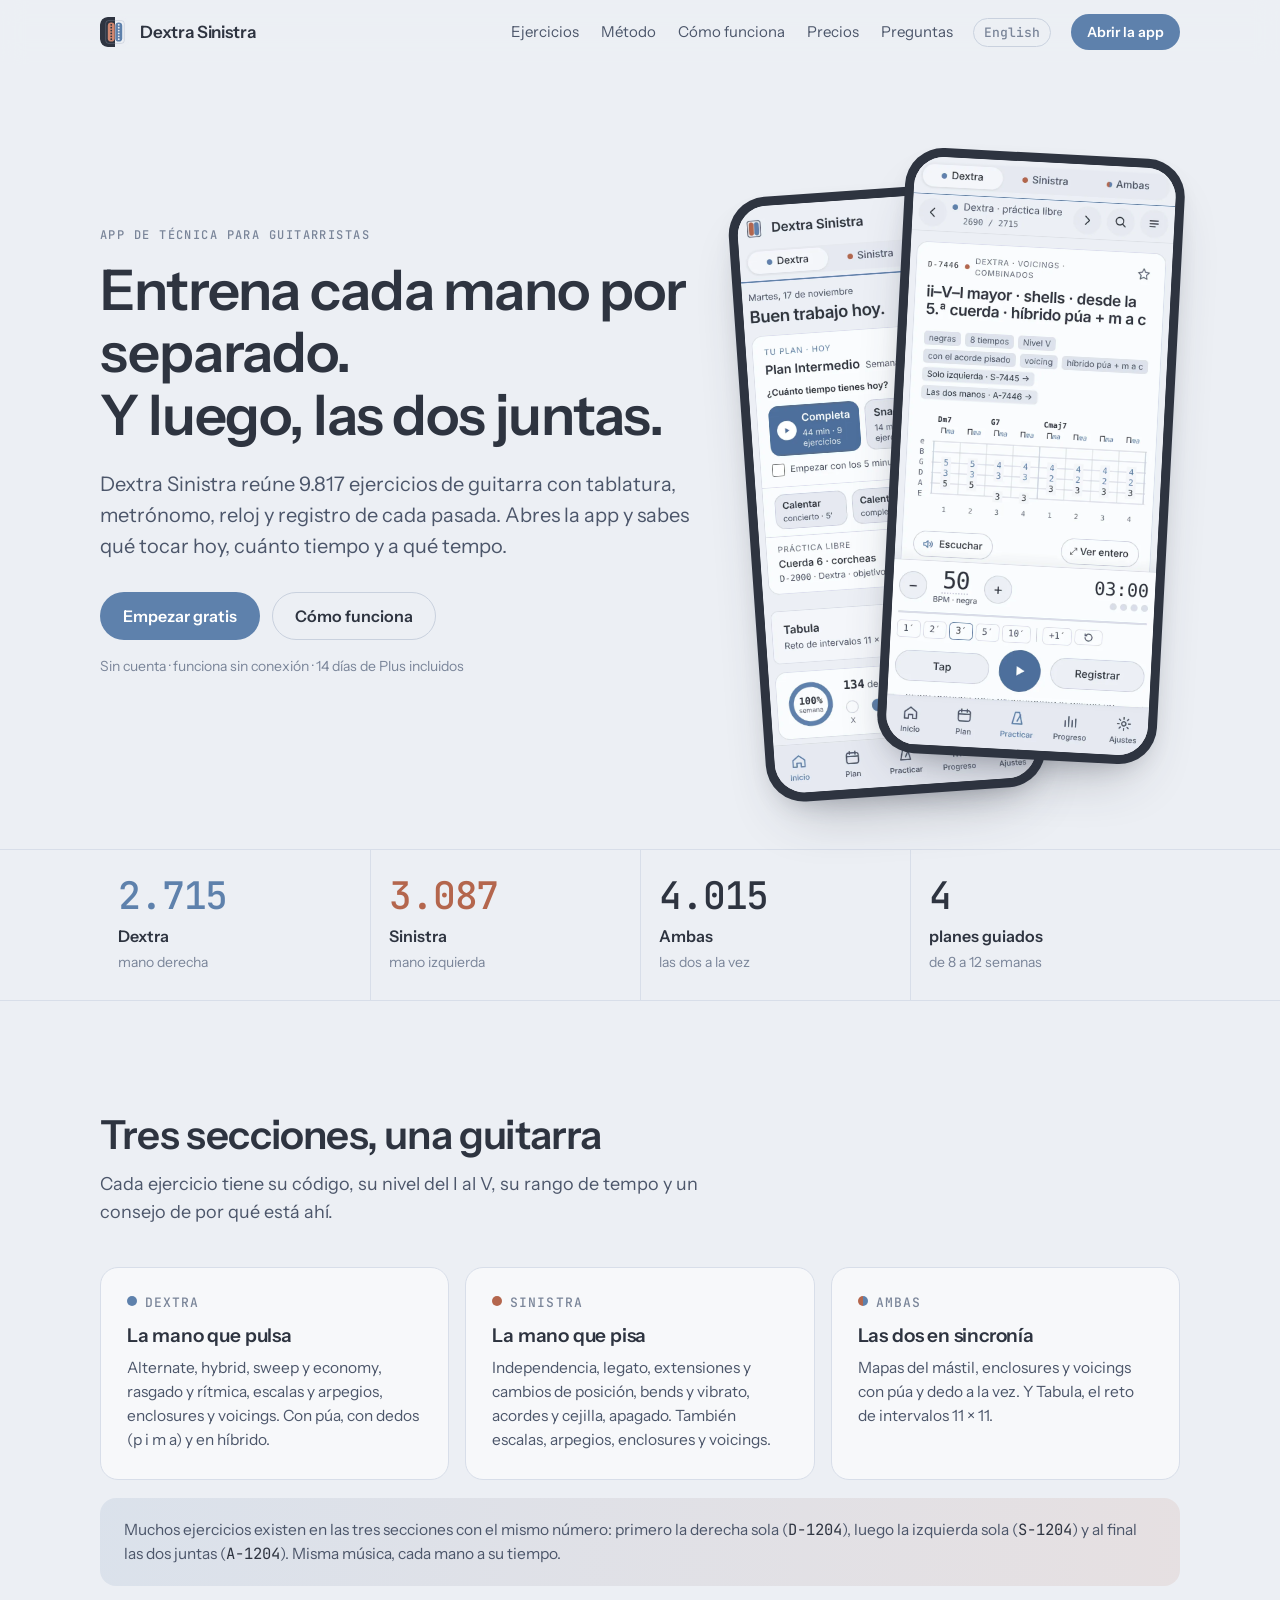
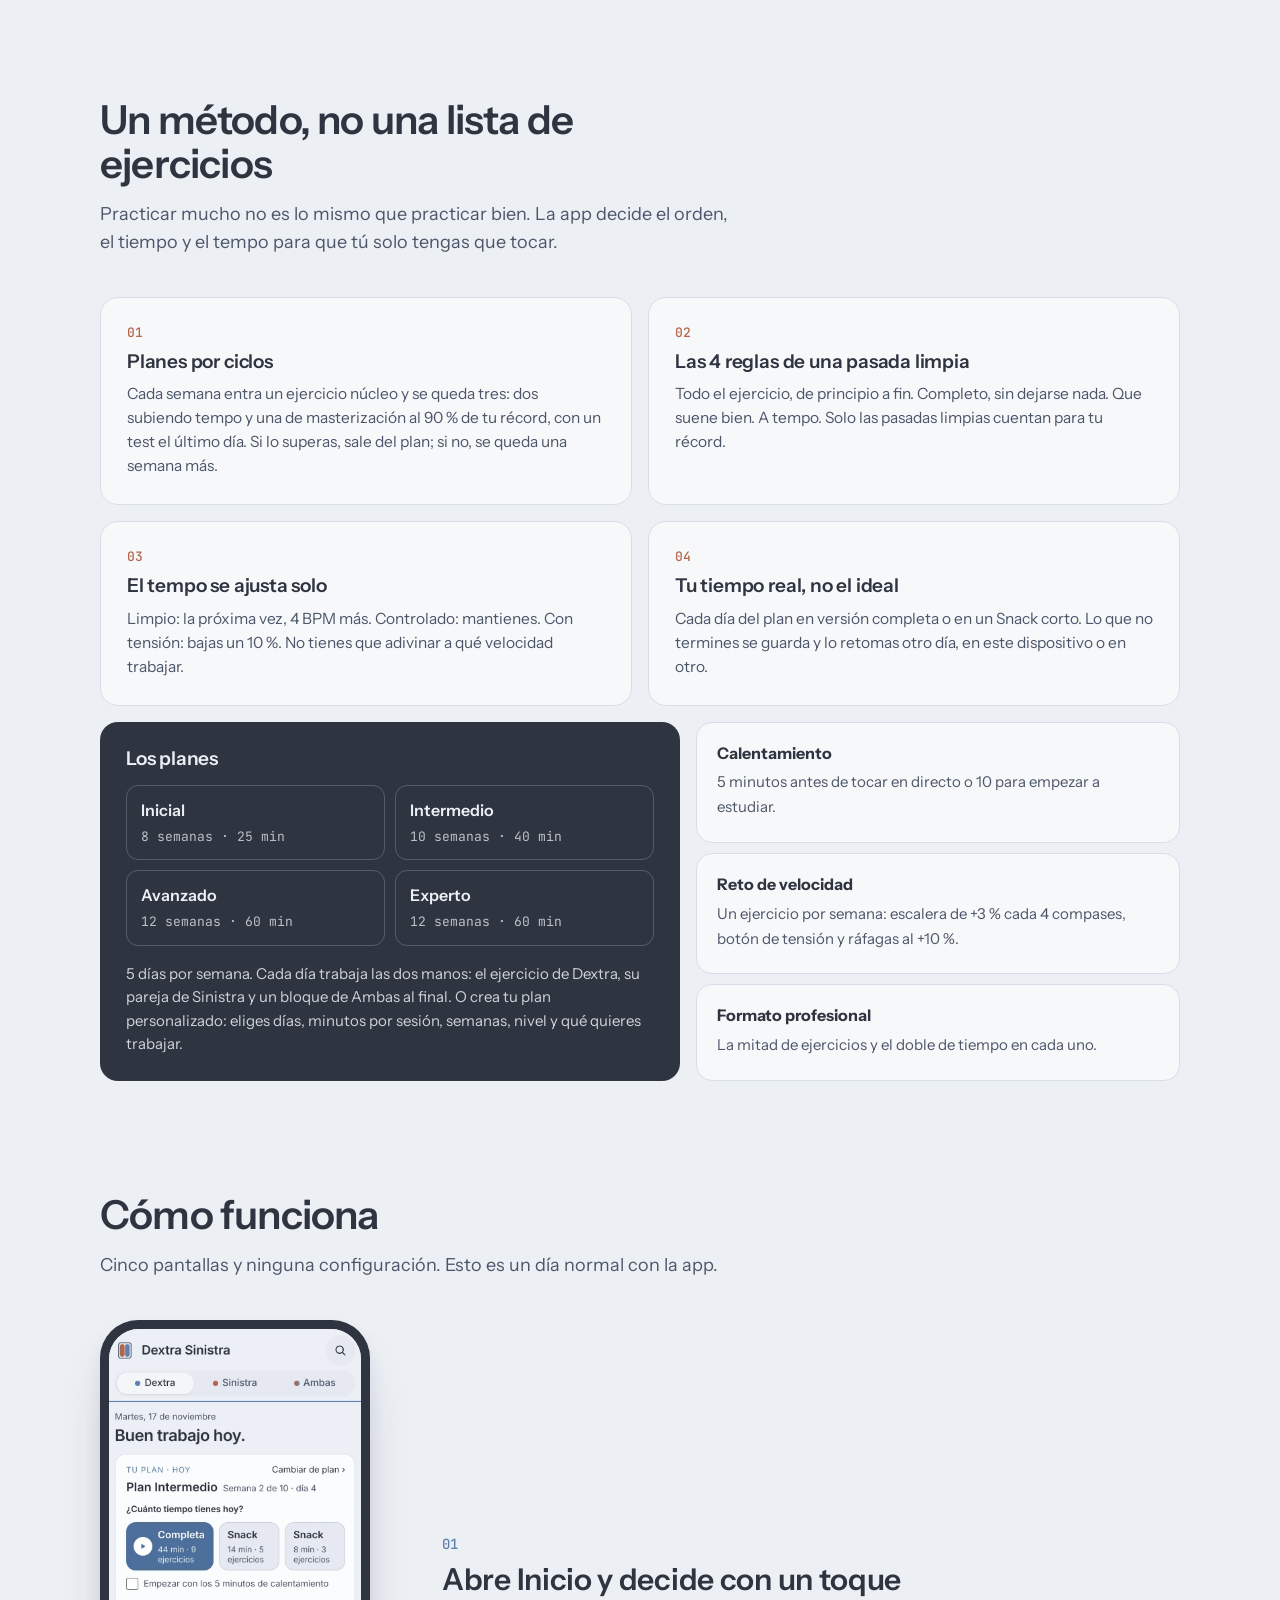
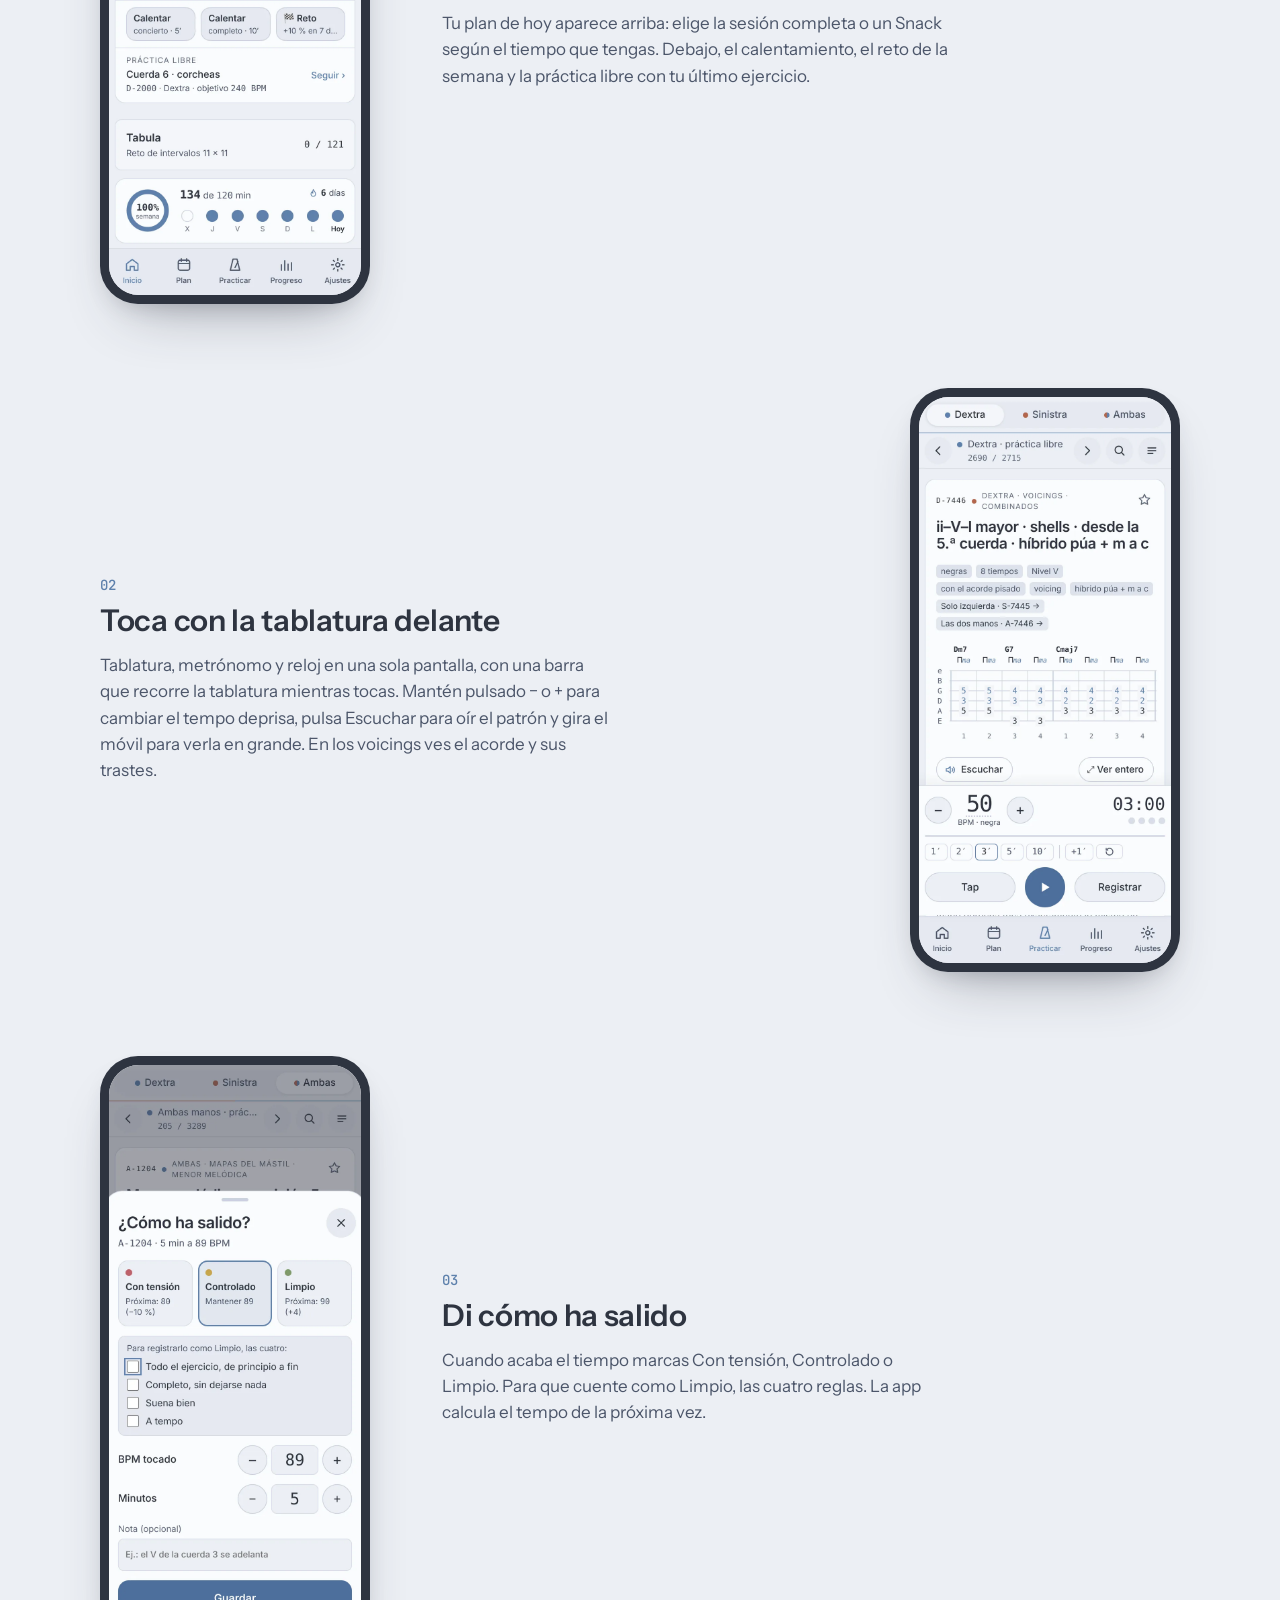
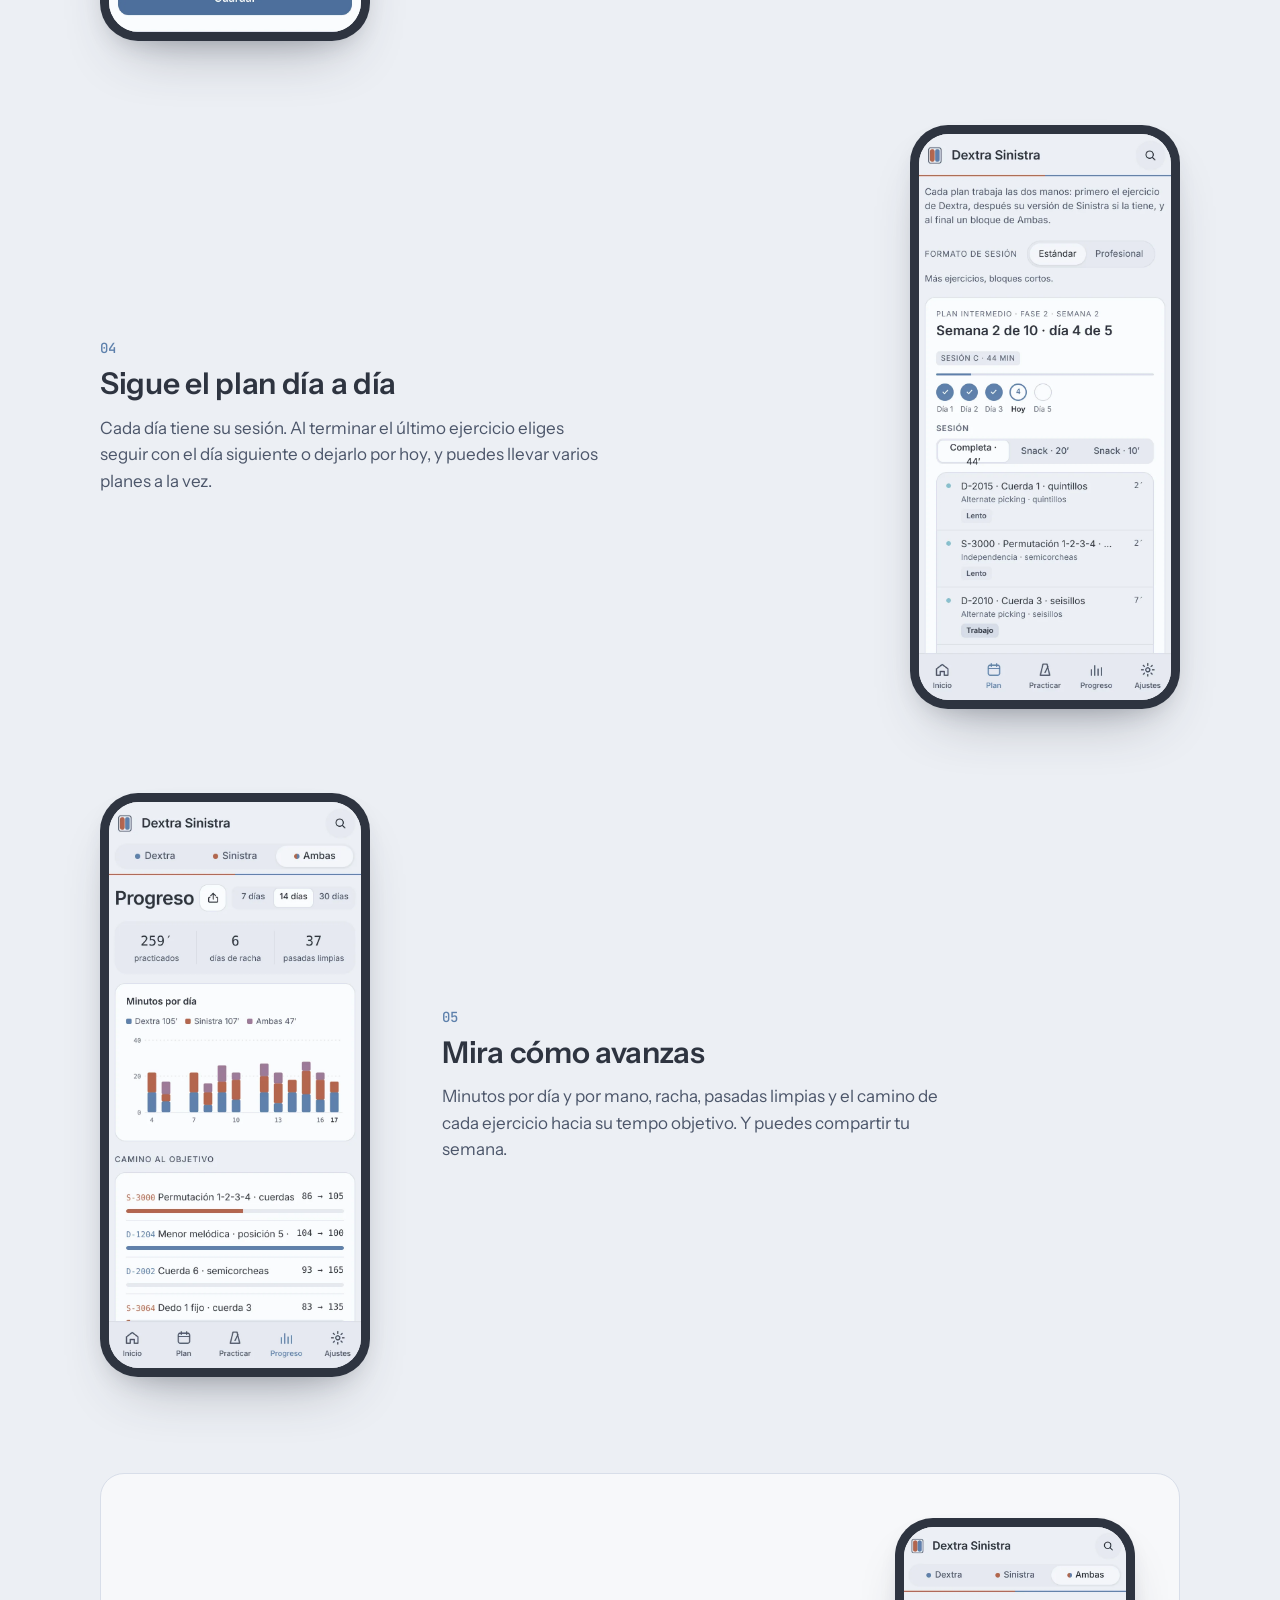
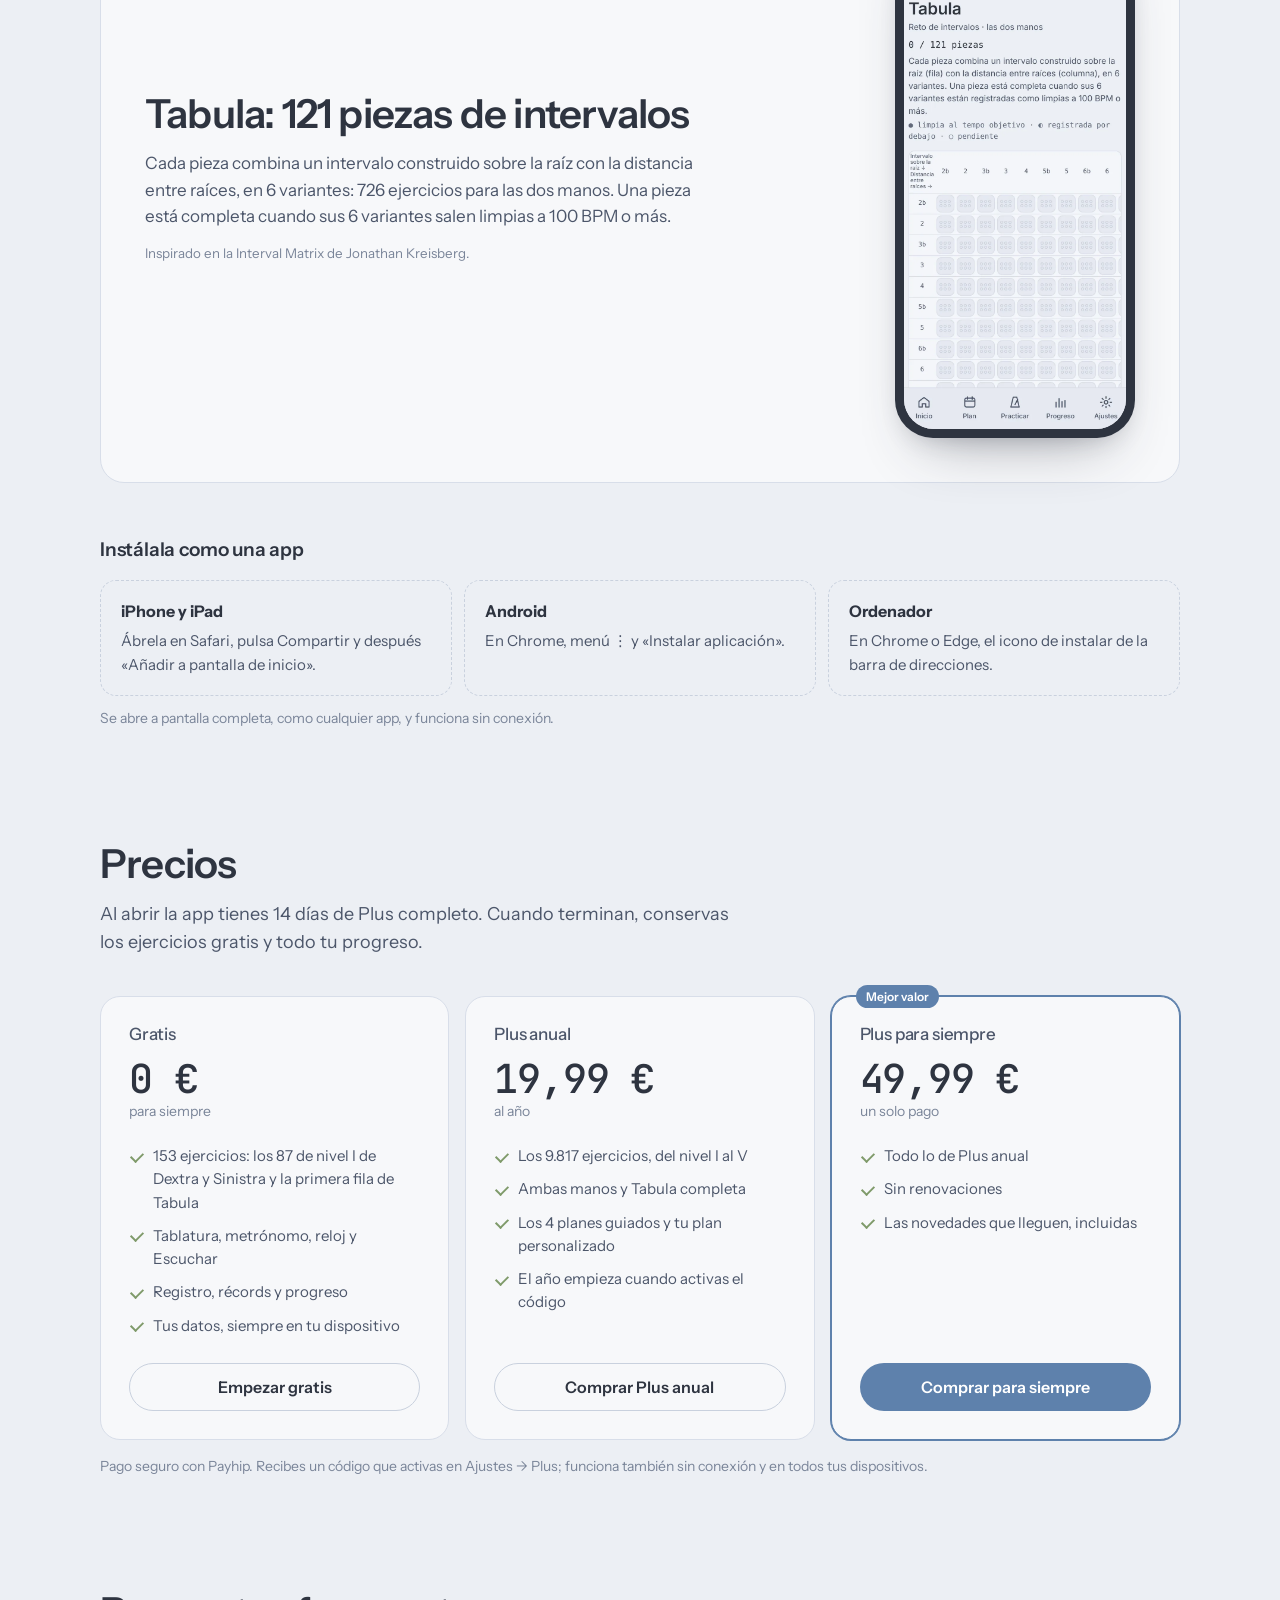
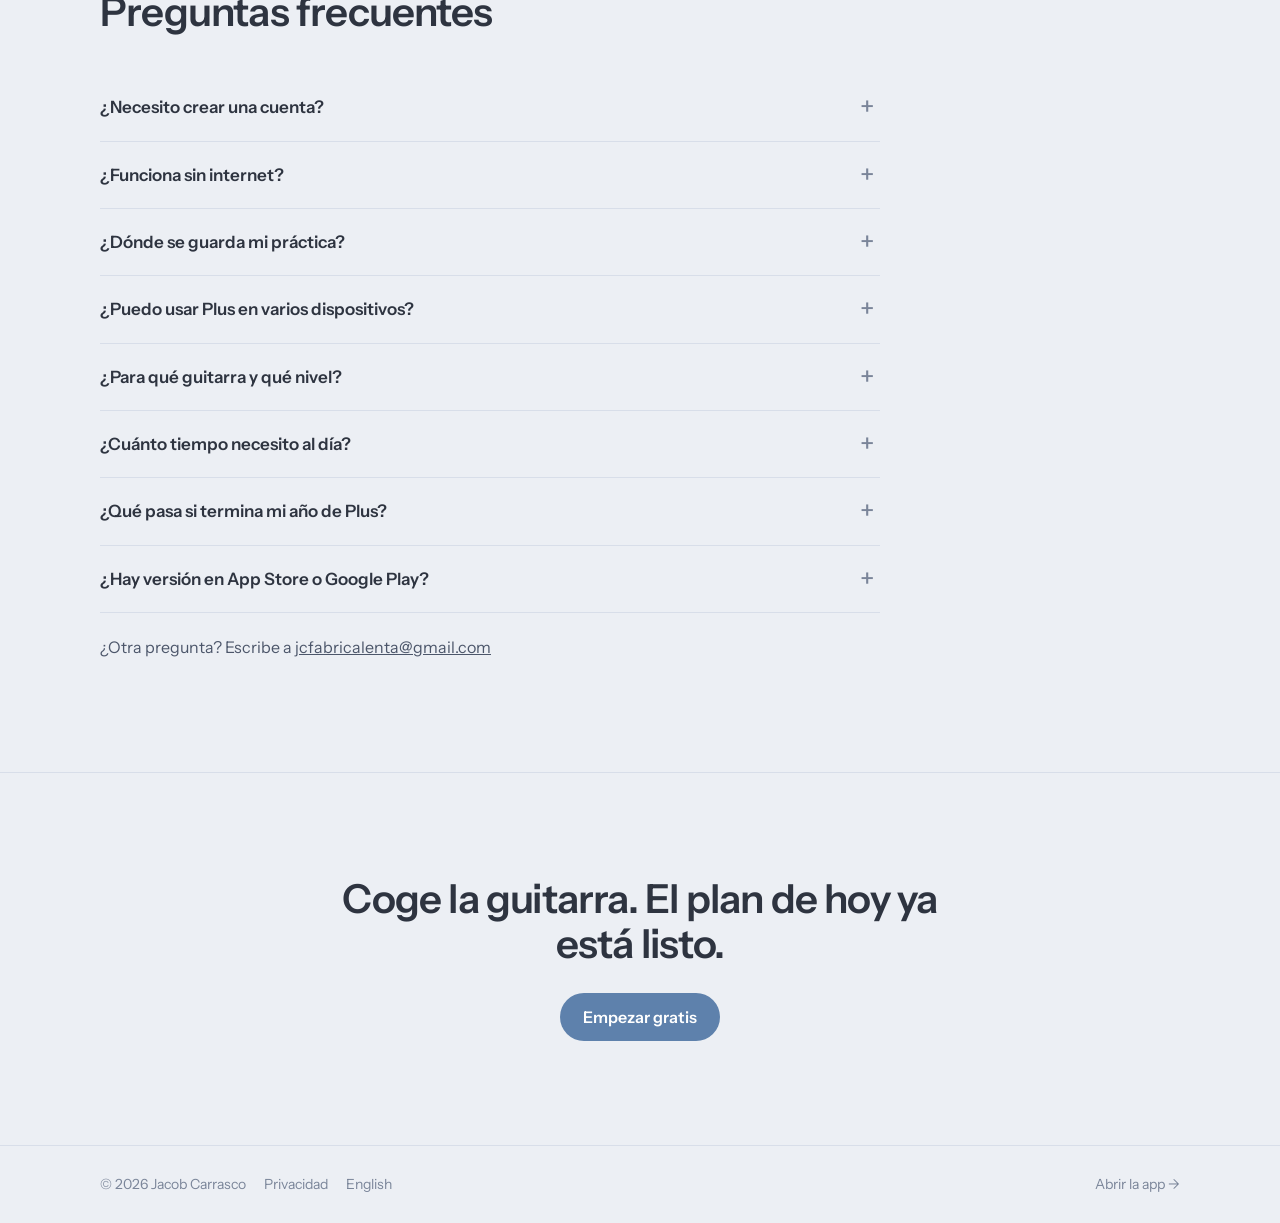
==== commit 46e1a183: "Versión 2.7: web con portada en la raíz y la app en /app - Portada en español (/) e inglés (/en): ej" ====
--- a/index.html
+++ b/index.html
@@ -2,6578 +2,279 @@
 <html lang="es">
 <head>
 <meta charset="utf-8">
-<meta name="viewport" content="width=device-width,initial-scale=1,viewport-fit=cover">
-<meta name="description" content="Ejercicios de mano derecha, mano izquierda y ambas manos, con metrónomo, reloj y registro de progreso.">
+<meta name="viewport" content="width=device-width, initial-scale=1, viewport-fit=cover">
+<script>/* instalada como app: directo a la app */try{if(matchMedia("(display-mode: standalone)").matches||navigator.standalone===true)location.replace("/app/");}catch(e){}</script>
+<title>Dextra Sinistra · técnica de guitarra para las dos manos</title>
+<meta name="description" content="9.817 ejercicios de guitarra para la mano derecha, la izquierda y las dos a la vez, con tablatura, metrónomo, reloj, registro y planes guiados. Sin cuenta y sin conexión.">
+<link rel="canonical" href="https://dextrasinistra.com/">
+<link rel="alternate" hreflang="es" href="https://dextrasinistra.com/">
+<link rel="alternate" hreflang="en" href="https://dextrasinistra.com/en">
+<link rel="alternate" hreflang="x-default" href="https://dextrasinistra.com/">
+<meta property="og:type" content="website">
+<meta property="og:site_name" content="Dextra Sinistra">
+<meta property="og:title" content="Dextra Sinistra · técnica de guitarra para las dos manos">
+<meta property="og:description" content="9.817 ejercicios de guitarra para la mano derecha, la izquierda y las dos a la vez, con tablatura, metrónomo, reloj, registro y planes guiados. Sin cuenta y sin conexión.">
+<meta property="og:url" content="https://dextrasinistra.com/">
+<meta property="og:image" content="https://dextrasinistra.com/img/og_es.jpg">
+<meta property="og:locale" content="es_ES">
+<meta name="twitter:card" content="summary_large_image">
 <meta name="theme-color" content="#ECEFF4" media="(prefers-color-scheme: light)">
 <meta name="theme-color" content="#2E3440" media="(prefers-color-scheme: dark)">
-<meta name="apple-mobile-web-app-capable" content="yes">
-<meta name="mobile-web-app-capable" content="yes">
-<meta name="apple-mobile-web-app-status-bar-style" content="default">
-<meta name="apple-mobile-web-app-title" content="Dextra Sinistra">
-<link rel="manifest" href="manifest.webmanifest">
-<link rel="icon" href="icons/favicon-32.png" sizes="32x32">
-<link rel="icon" href="icons/icon.svg" type="image/svg+xml">
-<link rel="apple-touch-icon" href="icons/apple-touch-icon.png">
-<script>document.documentElement.classList.add("boot");setTimeout(function(){document.documentElement.classList.remove("boot")},8000);</script>
-<style>[hidden]{display:none!important}html,body{margin:0}
-/* mientras arranca la app solo se ve el icono: así no aparece un instante la pantalla sin montar */
-html.boot body{visibility:hidden}
-html.boot::after{content:"";position:fixed;inset:0;z-index:9999;background:#ECEFF4 url(icons/icon-192.png) center/84px no-repeat}
-@media (prefers-color-scheme: dark){html.boot::after{background-color:#2E3440}}
-@media (display-mode: standalone){ header.top, .standbar{padding-top:max(10px, env(safe-area-inset-top))} body{overscroll-behavior-y:none} }</style>
-<script id="langgo">try{var l=JSON.parse(localStorage.getItem("dys-lang")||"null");if(l==="en"||(!l&&/^en\b/i.test(navigator.language||"")))location.replace("en.html");}catch(e){}</script>
-<title>Dextra Sinistra</title>
+<link rel="icon" href="/icons/icon.svg" type="image/svg+xml">
+<link rel="icon" href="/icons/favicon-32.png" sizes="32x32">
+<link rel="apple-touch-icon" href="/icons/apple-touch-icon.png">
+<link rel="manifest" href="/manifest.webmanifest">
 <link rel="preconnect" href="https://fonts.googleapis.com">
-<link rel="stylesheet" href="https://fonts.googleapis.com/css2?family=Instrument+Sans:wght@400;500;600&family=JetBrains+Mono:wght@400;500&display=swap" media="print" onload="this.media=&#39;all&#39;">
+<link rel="preconnect" href="https://fonts.gstatic.com" crossorigin>
+<link rel="stylesheet" href="https://fonts.googleapis.com/css2?family=Instrument+Sans:wght@400;500;600&family=JetBrains+Mono:wght@400;500&display=swap" media="print" onload="this.media='all'">
+<link rel="preload" as="image" href="/img/es_practice_voi.webp">
+<script type="application/ld+json">{"@context": "https://schema.org", "@type": "SoftwareApplication", "name": "Dextra Sinistra", "applicationCategory": "MusicApplication", "operatingSystem": "Web, iOS, Android, Windows, macOS", "inLanguage": "es", "url": "https://dextrasinistra.com/", "description": "9.817 ejercicios de guitarra para la mano derecha, la izquierda y las dos a la vez, con tablatura, metrónomo, reloj, registro y planes guiados. Sin cuenta y sin conexión.", "offers": [{"@type": "Offer", "price": "0", "priceCurrency": "EUR"}, {"@type": "Offer", "price": "19.99", "priceCurrency": "EUR"}, {"@type": "Offer", "price": "49.99", "priceCurrency": "EUR"}]}</script>
 <style>
-/* Layout: inicio con la elección del día; después biblioteca + atril de la mano elegida. Nord: el acento lo pone la mano (azul Dextra, naranja Sinistra); claro u oscuro sigue al sistema. */
 :root{
-  --bg:#ECEFF4; --surface:#E5E9F0; --raise:#F4F6F9; --line:#D8DEE9; --line2:#C9D1DE;
+  --bg:#ECEFF4; --surface:#E5E9F0; --raise:#F4F6F9; --card:#F7F8FA; --line:#D8DEE9; --line2:#C9D1DE;
   --fg:#2E3440; --muted:#4C566A; --faint:#7A8599;
-  --acc-d:#5E81AC; --acc-s:#B4664D; --accent:var(--acc-d); --frost:#88C0D0; --teal:#8FBCBB;
-  --green:#7F9A6A; --yellow:#C9A54B; --red:#BF616A; --orange:#C27657; --purple:#9C7A98;
-  --hl-d:rgba(94,129,172,.16); --hl-s:rgba(180,102,77,.14); --hl:var(--hl-d);
+  --acc-d:#5E81AC; --acc-s:#B4664D; --green:#7F9A6A;
+  --hl-d:rgba(94,129,172,.12); --hl-s:rgba(180,102,77,.11);
+  --bezel:#2E3440; --shadow:0 30px 60px -30px rgba(46,52,64,.45), 0 10px 24px -12px rgba(46,52,64,.25);
   --f-ui:"Instrument Sans", system-ui, -apple-system, "Segoe UI", sans-serif;
   --f-mono:"JetBrains Mono", ui-monospace, "SF Mono", Menlo, monospace;
-  --r:10px;
+  color-scheme:light;
 }
 @media (prefers-color-scheme: dark){:root:not([data-theme="light"]){
-  --bg:#2E3440; --surface:#3B4252; --raise:#353C4A; --line:#434C5E; --line2:#4C566A;
-  --fg:#ECEFF4; --muted:#D8DEE9; --faint:#9AA5B8;
-  --acc-d:#88C0D0; --acc-s:#D08770; --accent:var(--acc-d); --frost:#88C0D0; --teal:#8FBCBB;
-  --green:#A3BE8C; --yellow:#EBCB8B; --red:#BF616A; --orange:#D08770; --purple:#B48EAD;
-  --hl-d:rgba(136,192,208,.16); --hl-s:rgba(208,135,112,.18); --hl:var(--hl-d); color-scheme:dark }}
-:root[data-theme="dark"]{
-  --bg:#2E3440; --surface:#3B4252; --raise:#353C4A; --line:#434C5E; --line2:#4C566A;
-  --fg:#ECEFF4; --muted:#D8DEE9; --faint:#9AA5B8;
-  --acc-d:#88C0D0; --acc-s:#D08770; --accent:var(--acc-d); --frost:#88C0D0; --teal:#8FBCBB;
-  --green:#A3BE8C; --yellow:#EBCB8B; --red:#BF616A; --orange:#D08770; --purple:#B48EAD;
-  --hl-d:rgba(136,192,208,.16); --hl-s:rgba(208,135,112,.18); --hl:var(--hl-d); color-scheme:dark }
-body[data-hand="S"]{--accent:var(--acc-s); --hl:var(--hl-s)}
-
+  --bg:#2E3440; --surface:#3B4252; --raise:#353C4A; --card:#353C4A; --line:#434C5E; --line2:#4C566A;
+  --fg:#ECEFF4; --muted:#D8DEE9; --faint:#9AA5B8; --acc-d:#88C0D0; --acc-s:#D08770; --green:#A3BE8C;
+  --hl-d:rgba(136,192,208,.12); --hl-s:rgba(208,135,112,.14); --bezel:#1F242D;
+  --shadow:0 30px 60px -30px rgba(0,0,0,.7), 0 10px 24px -12px rgba(0,0,0,.5); color-scheme:dark }}
 *{box-sizing:border-box}
-[hidden]{display:none!important}
-body{background:var(--bg);color:var(--fg);font-family:var(--f-ui);font-size:15px;line-height:1.5;padding-inline:16px;padding-block:0 40px}
-button,input,select{font:inherit;color:inherit}
-button{cursor:pointer}
-:focus-visible{outline:2px solid var(--accent);outline-offset:2px}
-.mono{font-family:var(--f-mono);font-variant-numeric:tabular-nums}
-.wrap{max-width:1180px;margin:0 auto}
-
-header.top{display:flex;align-items:center;gap:20px;padding-block:22px 18px;flex-wrap:wrap}
-.brand{display:flex;align-items:baseline;gap:10px}
-.brand h1{font-size:22px;font-weight:600;letter-spacing:-.01em;margin:0}
-.brand span{color:var(--faint);font-size:13px}
-nav.views{margin-left:auto;display:flex;gap:4px;background:var(--surface);padding:4px;border-radius:999px}
-nav.views button{border:0;background:transparent;padding:6px 16px;border-radius:999px;color:var(--muted);font-weight:500}
-nav.views button[aria-pressed="true"]{background:var(--raise);color:var(--fg);box-shadow:0 1px 2px rgba(46,52,64,.08)}
-
-.grid{display:grid;grid-template-columns:minmax(0,370px) minmax(0,1fr);gap:24px;align-items:start}
-@media (max-width:860px){.grid{grid-template-columns:minmax(0,1fr)}}
-
-/* Biblioteca */
-.lib{display:flex;flex-direction:column;gap:12px;min-width:0}
-.branches{display:flex;flex-wrap:wrap;gap:6px}
-.chip{border:1px solid var(--line);background:transparent;border-radius:999px;padding:4px 11px;font-size:13px;color:var(--muted);display:inline-flex;align-items:center;gap:6px}
-.chip[aria-pressed="true"]{background:var(--fg);color:var(--bg);border-color:var(--fg)}
-.dot{width:7px;height:7px;border-radius:50%;display:inline-block;flex:none}
-.subs{display:flex;flex-wrap:wrap;gap:6px}
-.subs .chip{font-size:12px;padding:2px 9px}
-.searchrow{display:flex;gap:8px}
-.searchrow input,.searchrow select{flex:1;min-width:0;background:var(--raise);border:1px solid var(--line);border-radius:8px;padding:7px 10px;font-size:14px}
-.searchrow select{flex:0 0 auto}
-.count{font-size:12px;color:var(--faint)}
-.list{display:flex;flex-direction:column;border-top:1px solid var(--line);max-height:640px;overflow:auto}
-@media (max-width:860px){.list{max-height:360px}}
-.item{display:grid;grid-template-columns:10px minmax(0,1fr) auto;gap:10px;align-items:center;padding:9px 6px;border:0;border-bottom:1px solid var(--line);background:transparent;text-align:left;width:100%}
-.item:hover{background:var(--surface)}
-.item[aria-current="true"]{background:var(--hl)}
-.item .nm{font-size:14px;font-weight:500;white-space:nowrap;overflow:hidden;text-overflow:ellipsis}
-.item .meta{font-size:12px;color:var(--faint)}
-.item .rt{text-align:right;font-size:12px;color:var(--faint)}
-.item .rt b{display:block;color:var(--fg);font-weight:500}
-
-/* Atril */
-.stand{display:flex;flex-direction:column;gap:16px;min-width:0}
-.card{background:var(--raise);border:1px solid var(--line);border-radius:var(--r);padding:20px}
-.queue{display:flex;gap:6px;flex-wrap:wrap;align-items:center;font-size:12px;color:var(--muted)}
-.queue .q{border:1px solid var(--line);border-radius:6px;padding:3px 8px;background:transparent;font-size:12px}
-.queue .q.on{border-color:var(--accent);color:var(--fg)}
-.queue .q.done{text-decoration:line-through;color:var(--faint)}
-.exhead{display:flex;justify-content:space-between;gap:16px;flex-wrap:wrap}
-.exhead h2{margin:0 0 2px;font-size:20px;font-weight:600;text-wrap:balance}
-.eyebrow{font-size:11px;letter-spacing:.08em;text-transform:uppercase;color:var(--faint);display:flex;gap:8px;align-items:center}
-.tags{display:flex;gap:6px;flex-wrap:wrap;margin-top:8px}
-.tag{font-size:12px;border-radius:5px;padding:1px 7px;background:var(--surface);color:var(--muted)}
-.target{text-align:right}
-.target .k{font-size:11px;letter-spacing:.08em;text-transform:uppercase;color:var(--faint)}
-.target .v{font-size:15px}
-.tabbox{overflow-x:auto;margin-top:16px;border-top:1px solid var(--line);padding-top:12px}
-.tabbox svg{display:block}
-.tip{margin:14px 0 0;color:var(--muted);font-size:14px;max-width:68ch}
-.legend{margin-top:8px;font-size:12px;color:var(--faint)}
-
-.console{display:grid;grid-template-columns:minmax(0,1.3fr) minmax(0,1fr);gap:16px}
-@media (max-width:620px){.console{grid-template-columns:minmax(0,1fr)}}
-.bpm{display:flex;align-items:baseline;gap:8px}
-.bpm .n{font-size:56px;font-weight:500;line-height:1;letter-spacing:-.03em}
-.bpm .u{color:var(--faint);font-size:13px}
-.nps{font-size:13px;color:var(--muted);margin-top:4px}
-.steps{display:flex;gap:6px;margin-top:14px;flex-wrap:wrap}
-.btn{border:1px solid var(--line2);background:var(--bg);border-radius:8px;padding:6px 12px;font-size:14px}
-.btn:hover{border-color:var(--accent)}
-.btn.primary{background:var(--accent);border-color:var(--accent);color:var(--bg);font-weight:600}
-.btn.ghost{background:transparent}
-input[type=range]{width:100%;accent-color:var(--accent);margin-top:12px}
-.beats{display:flex;gap:8px;margin-top:14px}
-.beats i{width:12px;height:12px;border-radius:50%;background:var(--line);transition:background .05s}
-.beats i.on{background:var(--accent)}
-.beats i.on.first{background:var(--orange)}
-.opts{display:flex;flex-direction:column;gap:9px;font-size:14px;color:var(--muted)}
-.opts label{display:flex;gap:8px;align-items:center}
-.opts input[type=number]{width:56px;background:var(--bg);border:1px solid var(--line);border-radius:6px;padding:2px 6px}
-.opts input[type=checkbox]{accent-color:var(--accent)}
-.clock{display:flex;align-items:center;gap:16px;flex-wrap:wrap}
-.clock .t{font-size:34px;letter-spacing:-.02em}
-.durs{display:flex;gap:4px}
-.durs button{border:1px solid var(--line);background:transparent;border-radius:6px;padding:2px 8px;font-size:13px;color:var(--muted)}
-.durs button[aria-pressed="true"]{border-color:var(--accent);color:var(--fg)}
-.play{display:flex;gap:10px;margin-left:auto;flex-wrap:wrap}
-.play .btn{padding:9px 18px}
-.bar{height:3px;background:var(--line);border-radius:2px;overflow:hidden;margin-top:12px}
-.bar > div{height:100%;background:var(--accent);width:0}
-.row-sep{border-top:1px solid var(--line);margin-block:16px}
-
-/* Modal */
-.modal{position:fixed;inset:0;background:rgba(46,52,64,.45);display:flex;align-items:center;justify-content:center;padding:16px;z-index:10}
-.sheet{background:var(--raise);border:1px solid var(--line);border-radius:12px;padding:22px;width:100%;max-width:420px;display:flex;flex-direction:column;gap:14px}
-.sheet h3{margin:0;font-size:17px}
-.sheet label{font-size:13px;color:var(--muted);display:flex;flex-direction:column;gap:4px}
-.sheet input[type=number],.sheet input[type=text]{background:var(--bg);border:1px solid var(--line);border-radius:8px;padding:7px 10px}
-.qual{display:flex;gap:6px}
-.qual button{flex:1;border:1px solid var(--line);background:transparent;border-radius:8px;padding:8px 4px;font-size:13px}
-.qual button[aria-pressed="true"]{border-color:var(--accent);background:var(--hl);color:var(--fg)}
-.sheet .acts{display:flex;justify-content:flex-end;gap:8px}
-
-/* Progreso */
-.stats{display:grid;grid-template-columns:repeat(4,minmax(0,1fr));gap:16px}
-@media (max-width:700px){.stats{grid-template-columns:repeat(2,minmax(0,1fr))}}
-.stat .k{font-size:11px;letter-spacing:.08em;text-transform:uppercase;color:var(--faint)}
-.stat .v{font-size:30px;font-weight:500;letter-spacing:-.02em}
-.stat .s{font-size:12px;color:var(--faint)}
-.prog{display:grid;grid-template-columns:minmax(0,1.5fr) minmax(0,1fr);gap:16px;margin-top:16px}
-@media (max-width:860px){.prog{grid-template-columns:minmax(0,1fr)}}
-.card h3{margin:0 0 12px;font-size:14px;font-weight:600}
-.branchbars{display:flex;flex-direction:column;gap:10px}
-.bb{display:grid;grid-template-columns:minmax(0,190px) minmax(0,1fr) 54px;gap:10px;align-items:center;font-size:13px}
-.bb .tr{height:8px;background:var(--surface);border-radius:4px;overflow:hidden}
-.bb .tr div{height:100%}
-table{width:100%;border-collapse:collapse;font-size:13px}
-th{font-weight:500;color:var(--faint);text-align:left;font-size:11px;letter-spacing:.06em;text-transform:uppercase;padding:6px 8px;border-bottom:1px solid var(--line)}
-td{padding:7px 8px;border-bottom:1px solid var(--line);vertical-align:middle}
-td.num,th.num{text-align:right}
-.pbar{height:5px;background:var(--surface);border-radius:3px;overflow:hidden;min-width:60px}
-.pbar div{height:100%;background:var(--accent)}
-.tablewrap{overflow-x:auto}
-.empty{color:var(--faint);font-size:14px;padding:12px 0}
-.linkbtn{border:0;background:transparent;color:var(--accent);padding:0;font-size:13px}
-.del{border:0;background:transparent;color:var(--faint);font-size:12px}
-.del.arm{color:var(--red)}
-.qdot{display:inline-block;width:8px;height:8px;border-radius:50%;margin-right:6px}
-.foot{margin-top:28px;font-size:12px;color:var(--faint)}
-.tpls{display:grid;grid-template-columns:repeat(4,minmax(0,1fr));gap:14px}
-@media (max-width:980px){.tpls{grid-template-columns:repeat(2,minmax(0,1fr))}}
-@media (max-width:560px){.tpls{grid-template-columns:minmax(0,1fr)}}
-.tpl{background:var(--raise);border:1px solid var(--line);border-radius:var(--r);padding:18px;display:flex;flex-direction:column;gap:8px}
-.tpl.on{border-color:var(--accent);box-shadow:0 0 0 1px var(--accent) inset}
-.tpl h3{margin:0;font-size:18px;font-weight:600}
-.tpl p{margin:0;font-size:13px;color:var(--muted)}
-.tpl .btn{margin-top:auto;align-self:flex-start}
-.tpl .btn[disabled]{opacity:.7;cursor:default}
-.planhead{display:flex;justify-content:space-between;gap:16px;flex-wrap:wrap;align-items:flex-end}
-.planhead h2{margin:2px 0 0;font-size:22px;font-weight:600}
-.badge{font-size:11px;letter-spacing:.06em;text-transform:uppercase;border-radius:5px;padding:2px 7px;background:var(--surface);color:var(--muted)}
-.badge.deload{background:var(--hl);color:var(--fg)}
-.sess{display:flex;flex-direction:column;margin-top:14px;border-top:1px solid var(--line)}
-.sess .row{display:grid;grid-template-columns:10px minmax(0,1fr) auto auto;gap:12px;align-items:center;padding:8px 2px;border-bottom:1px solid var(--line);font-size:14px}
-.sess .row .tm{font-size:12px;color:var(--faint);white-space:nowrap}
-.acts2{display:flex;gap:8px;flex-wrap:wrap;margin-top:16px}
-.rules{margin:0;padding-left:18px;color:var(--muted);font-size:14px;display:flex;flex-direction:column;gap:6px;max-width:75ch}
-.phases{display:grid;grid-template-columns:repeat(3,minmax(0,1fr));gap:14px;margin-top:16px}
-@media (max-width:900px){.phases{grid-template-columns:minmax(0,1fr)}}
-.phase h3{margin:0;font-size:15px}
-.phase .wk{font-size:12px;color:var(--faint)}
-.phase p{font-size:13px;color:var(--muted);margin:6px 0 10px}
-.phase .day{font-size:12px;font-weight:600;margin-top:10px;color:var(--fg)}
-.phase ul{margin:4px 0 0;padding-left:16px;font-size:12px;color:var(--muted);display:flex;flex-direction:column;gap:2px}
-.phase.cur{border-color:var(--accent)}
-@media (prefers-reduced-motion: reduce){*{transition:none!important}}
-
-.handline{height:3px;border-radius:2px;background:var(--acc-d);margin-top:-6px;margin-bottom:18px}
-body[data-hand="S"] .handline{background:var(--acc-s)}
-body[data-hand="A"] .handline{background:linear-gradient(90deg,var(--acc-s) 0 50%,var(--acc-d) 50% 100%)}
-.handseg{display:flex;gap:4px;background:var(--surface);padding:4px;border-radius:999px}
-.handseg button{border:0;background:transparent;padding:6px 12px;border-radius:999px;color:var(--muted);font-weight:500;display:inline-flex;align-items:center;gap:6px}
-.handseg button[aria-pressed="true"]{background:var(--raise);color:var(--fg);box-shadow:0 1px 2px rgba(46,52,64,.08)}
-.handseg .dot{width:8px;height:8px}
-.curhand{display:flex;align-items:baseline;gap:10px;margin-bottom:12px}
-.curhand b{font-size:18px;font-weight:600}
-.curhand span{color:var(--faint);font-size:13px}
-.tag.link{border:0;cursor:pointer;background:var(--hl);color:var(--fg);font:inherit;font-size:12px}
-.tag.link:hover{outline:1px solid var(--accent)}
-/* Inicio */
-#home{display:flex;flex-direction:column;gap:22px;max-width:980px}
-.hello h2{margin:4px 0 0;font-size:32px;font-weight:600;letter-spacing:-.02em;text-wrap:balance}
-.hello .eyebrow{text-transform:none;letter-spacing:.02em;font-size:13px}
-#continue{background:var(--raise);border:1px solid var(--line);border-radius:14px;padding:22px 24px;display:flex;align-items:center;justify-content:space-between;gap:20px;flex-wrap:wrap}
-#continue h3{margin:4px 0 4px;font-size:20px;font-weight:600}
-#continue p{margin:0;color:var(--muted);font-size:14px;max-width:60ch}
-.btn.big{padding:12px 26px;font-size:16px}
-.hands{display:grid;grid-template-columns:repeat(3,minmax(0,1fr));gap:16px}
-@media (max-width:760px){.hands{grid-template-columns:minmax(0,1fr)}}
-.handcard{border:1px solid var(--line);border-radius:14px;overflow:hidden;padding:0;background:var(--raise);text-align:left;display:flex;flex-direction:column;cursor:pointer;color:var(--fg)}
-.handcard:hover{border-color:var(--line2);transform:translateY(-1px)}
-.handcard .face{height:150px;display:flex;align-items:center;justify-content:center}
-.handcard .face.d{background:#ECEFF4}
-.handcard .face.s{background:#2E3440}
-.handcard .face.a{background:linear-gradient(90deg,#2E3440 0 50%,#ECEFF4 50% 100%)}
-.handcard .txt{padding:14px 16px;display:flex;flex-direction:column;gap:2px}
-.handcard .txt b{font-size:19px;font-weight:600}
-.handcard .txt span{font-size:13px;color:var(--muted)}
-.handcard .txt .n{color:var(--faint);font-size:12px;margin-top:4px}
-#homeStats{display:flex;gap:22px;flex-wrap:wrap;font-size:14px;color:var(--muted)}
-#homeStats b{color:var(--fg);font-weight:500}
-#homeStats i{display:inline-block;width:8px;height:8px;border-radius:50%;margin-right:4px}
-.planhands{display:flex;gap:8px;flex-wrap:wrap;margin-bottom:16px}
-@media (prefers-reduced-motion: reduce){.handcard:hover{transform:none}}
-.exhead > div:first-child{min-width:0;flex:1 1 320px}
-.eyebrow .mono{white-space:nowrap}
-@media (max-width:620px){
-  body{padding-bottom:calc(76px + env(safe-area-inset-bottom, 0px))}
-  header.top{padding-block:14px 12px;gap:12px}
-  .brand h1{font-size:19px}
-  .handseg{width:100%;justify-content:space-between}
-  .handseg button{flex:1;justify-content:center;padding:7px 6px}
-  nav.views{position:fixed;left:0;right:0;bottom:0;margin:0;border-radius:0;z-index:5;justify-content:space-around;padding:6px 8px calc(6px + env(safe-area-inset-bottom, 0px));background:var(--surface);border-top:1px solid var(--line)}
-  nav.views button{flex:1;padding:10px 4px;font-size:14px}
-  .handline{margin-top:0;margin-bottom:14px}
-  .hello h2{font-size:26px}
-  #continue{padding:18px}
-  #continue .btn.big{width:100%}
-  .hands{gap:10px}
-  .handcard{flex-direction:row;align-items:stretch}
-  .handcard .face{height:auto;width:96px;flex:0 0 96px}
-  .handcard .face svg{width:68px;height:68px}
-  .handcard .txt{padding:12px 14px;justify-content:center}
-  .handcard .txt b{font-size:17px}
-  .exhead{flex-direction:column;gap:10px}
-  .exhead > div:first-child{flex:none}
-  .target{text-align:left;display:grid;grid-template-columns:auto 1fr;column-gap:12px;align-items:baseline}
-  .target .k{margin-top:0!important}
-  .exhead h2{font-size:19px}
-  .card{padding:16px}
-  .modal{align-items:flex-end;padding-bottom:calc(16px + env(safe-area-inset-bottom, 0px))}
+html{scroll-behavior:smooth;-webkit-text-size-adjust:100%}
+body{margin:0;background:var(--bg);color:var(--fg);font:16px/1.55 var(--f-ui);-webkit-font-smoothing:antialiased}
+a{color:inherit}
+img{max-width:100%;display:block}
+.wrap{max-width:1120px;margin:0 auto;padding:0 20px}
+.mono{font-family:var(--f-mono)}
+h1,h2,h3{letter-spacing:-.02em;line-height:1.12;margin:0;font-weight:600}
+h2{font-size:clamp(28px,4vw,40px)}
+h3{font-size:19px;letter-spacing:-.01em}
+p{margin:0}
+.sec{padding:clamp(64px,9vw,112px) 0}
+section[id]{scroll-margin-top:72px}
+.sec-h{max-width:640px;margin-bottom:40px}
+.sec-h p{color:var(--muted);margin-top:14px;font-size:18px}
+.eyebrow{font:500 12px/1 var(--f-mono);letter-spacing:.12em;text-transform:uppercase;color:var(--faint)}
+
+/* barra de vuelta */
+.back{display:none;background:var(--fg);color:var(--bg);font-size:14px}
+.back.on{display:block}
+.back .wrap{display:flex;gap:12px;align-items:center;justify-content:center;padding-top:9px;padding-bottom:9px;flex-wrap:wrap}
+.back a{font-weight:600;text-decoration:none}
+
+/* cabecera */
+header.top{position:sticky;top:0;z-index:10;background:color-mix(in srgb,var(--bg) 88%,transparent);backdrop-filter:saturate(1.4) blur(12px);-webkit-backdrop-filter:saturate(1.4) blur(12px);border-bottom:1px solid transparent;transition:border-color .2s}
+header.top.sc{border-bottom-color:var(--line)}
+.top .wrap{display:flex;align-items:center;gap:20px;height:64px}
+.brand{white-space:nowrap;display:flex;align-items:center;gap:10px;text-decoration:none;font-weight:600;font-size:17px;letter-spacing:-.01em;margin-right:auto}
+.brand img{width:30px;height:30px;border-radius:8px}
+.nav{display:flex;gap:22px;font-size:15px}
+.nav a{text-decoration:none;color:var(--muted)}
+.nav a:hover{color:var(--fg)}
+.lang{font:500 13px var(--f-mono);text-decoration:none;color:var(--faint);border:1px solid var(--line2);border-radius:999px;padding:5px 10px}
+.btn{white-space:nowrap;display:inline-flex;align-items:center;justify-content:center;gap:8px;border-radius:999px;padding:13px 22px;font:600 16px var(--f-ui);text-decoration:none;border:1px solid transparent;cursor:pointer;transition:transform .15s,background .15s}
+.btn:active{transform:scale(.98)}
+.btn.pri{background:var(--acc-d);color:#fff}
+@media (prefers-color-scheme: dark){:root:not([data-theme="light"]) .btn.pri{color:#2E3440}}
+.btn.pri:hover{filter:brightness(1.06)}
+.btn.sec2{border-color:var(--line2);color:var(--fg);background:transparent}
+.btn.sec2:hover{background:var(--raise)}
+.btn.sm{padding:8px 15px;font-size:14px}
+@media (max-width:860px){.nav{display:none}}
+.lang .s{display:none}
+@media (max-width:520px){.top .wrap{gap:10px}.brand{font-size:16px}.brand img{width:28px;height:28px}.lang .l{display:none}.lang .s{display:inline}.btn.sm{padding:8px 13px}.pl ul{grid-template-columns:1fr}}
+
+/* portada */
+.hero{padding:clamp(40px,7vw,88px) 0 clamp(56px,8vw,96px)}
+.hero .wrap{display:grid;grid-template-columns:1.15fr .85fr;gap:40px;align-items:center}
+.hero h1{font-size:clamp(36px,4.6vw,56px);margin:18px 0 22px}
+.hero h1 .d{color:var(--acc-d)} .hero h1 .s{color:var(--acc-s)}
+.hero .lead{font-size:clamp(17px,2vw,20px);color:var(--muted);max-width:34em}
+.hero .ctas{display:flex;gap:12px;flex-wrap:wrap;margin:30px 0 16px}
+.hero .note{font-size:14px;color:var(--faint)}
+.phones{position:relative;height:clamp(440px,52vw,600px)}
+.phone{position:absolute;width:clamp(210px,24vw,280px);aspect-ratio:390/844;border-radius:38px;background:var(--bezel);padding:9px;box-shadow:var(--shadow)}
+.phone img{width:100%;height:100%;object-fit:cover;object-position:top;border-radius:30px;background:var(--raise)}
+.phones .p1{left:2%;top:6%;transform:rotate(-4deg)}
+.phones .p2{right:2%;top:0;transform:rotate(3deg);z-index:2}
+@media (max-width:860px){
+  .hero .wrap{grid-template-columns:1fr}
+  .phones{height:auto;display:flex;justify-content:center;gap:14px;margin-top:8px}
+  .phone{position:relative;width:min(44vw,240px);left:auto!important;right:auto!important;top:auto!important}
+  .phones .p1{transform:rotate(-3deg) translateY(14px)} .phones .p2{transform:rotate(3deg)}
 }
 
-/* ===== Diseño móvil (lienzo «Dextra & Sinistra · App móvil») ===== */
-:root{ --card:#FBFCFD; --r2:20px }
-@media (prefers-color-scheme: dark){:root:not([data-theme="light"]){ --card:#3B4252 }}
-:root[data-theme="dark"]{ --card:#3B4252 }
-.card{background:var(--card);border-radius:var(--r2)}
-.brand{display:flex;align-items:center;gap:10px}
-.brand h1{font-size:19px;font-weight:600;letter-spacing:-.01em}
-.brand h1 span{font-weight:600;color:var(--fg)}
-nav.views button{display:inline-flex;align-items:center;gap:7px}
-nav.views svg{width:19px;height:19px;fill:none;stroke:currentColor;stroke-width:1.8;stroke-linecap:round;stroke-linejoin:round}
-nav.views button[aria-pressed="true"]{color:var(--accent)}
-.iconbtn{width:44px;height:44px;border-radius:22px;border:0;background:var(--surface);display:inline-flex;align-items:center;justify-content:center;flex:none;color:var(--fg)}
-.iconbtn svg{width:20px;height:20px;fill:none;stroke:currentColor;stroke-width:2;stroke-linecap:round;stroke-linejoin:round}
-.onlym{display:none}
-.sect{font-size:12px;font-weight:500;letter-spacing:.08em;text-transform:uppercase;color:var(--muted);margin:18px 0 10px}
-.foot{font-size:12px;color:var(--faint)}
-
-/* Inicio */
-#home{max-width:720px;gap:18px}
-.hello .date{font-size:14px;color:var(--muted)}
-.hello h2{font-size:31px}
-.contcard{background:var(--card);border:1px solid var(--line);border-radius:22px;padding:20px;display:flex;flex-direction:column;gap:14px}
-.contcard .row1{display:flex;justify-content:space-between;align-items:center;font-size:13px;color:var(--muted)}
-.contcard .row1 b{font-weight:500;display:flex;align-items:center;gap:8px}
-.contcard .row1 b i{width:8px;height:8px;border-radius:4px;background:var(--accent);display:inline-block}
-.contcard h3{margin:0;font-size:24px;font-weight:600;letter-spacing:-.015em}
-.contcard p{margin:2px 0 0;color:var(--muted);font-size:15px}
-.wdots{display:grid;grid-template-columns:repeat(5,minmax(0,1fr));gap:8px}
-.wdots div{display:flex;flex-direction:column;align-items:center;gap:6px;font-size:12px;color:var(--faint)}
-.wdots span{width:30px;height:30px;border-radius:15px;background:var(--surface);display:flex;align-items:center;justify-content:center;box-sizing:border-box}
-.wdots .done span{background:var(--accent)}
-.wdots .done span svg{width:14px;height:14px;fill:none;stroke:var(--bg);stroke-width:3;stroke-linecap:round;stroke-linejoin:round}
-.wdots .today span{border:2px solid var(--accent);background:var(--hl)}
-.wdots .today{color:var(--fg);font-weight:600}
-.bigbtn{height:54px;border-radius:16px;border:0;background:var(--accent);color:var(--bg);font-size:17px;font-weight:600;display:flex;align-items:center;justify-content:center;gap:10px;width:100%}
-.bigbtn svg{width:16px;height:16px;fill:currentColor}
-.hands{grid-template-columns:repeat(3,minmax(0,1fr));gap:10px}
-.handcard{border-radius:18px;background:var(--card)}
-.handcard .face{height:96px}
-.handcard .face svg{width:62px;height:62px}
-.handcard .txt{padding:10px 12px 12px;gap:1px}
-.handcard .txt b{font-size:15px}
-.handcard .txt span{font-size:12px}
-.handcard .txt small{font-size:11px;color:var(--faint);margin-top:4px}
-.statstrip{display:grid;grid-template-columns:repeat(3,minmax(0,1fr));background:var(--surface);border-radius:18px;padding:14px 4px}
-.statstrip div{display:flex;flex-direction:column;align-items:center;gap:2px;text-align:center}
-.statstrip div + div{border-left:1px solid var(--line)}
-.statstrip b{font-family:var(--f-mono);font-size:20px;font-weight:500}
-.statstrip span{font-size:12px;color:var(--muted)}
-
-/* Atril */
-.standbar{display:flex;align-items:center;gap:12px;min-height:44px}
-.standmid{flex:1;min-width:0}
-.standlabel{display:flex;align-items:center;gap:8px;font-size:14px;color:var(--muted)}
-.standlabel i{width:8px;height:8px;border-radius:4px;background:var(--accent);display:inline-block}
-.queue{display:flex;flex-direction:column;gap:6px}
-.queue .qtop{display:flex;justify-content:space-between;gap:8px;font-size:13px;color:var(--muted)}
-.queue .qtop .mono{flex:none}
-.queue .segs{display:flex;gap:4px}
-.queue .segs button{flex:1;height:6px;border:0;border-radius:3px;background:var(--line);padding:0}
-.queue .segs button.done{background:var(--accent)}
-.queue .segs button.on{background:var(--accent);opacity:.5}
-.queue .qnote{font-size:13px;color:var(--fg)}
-.queue .linkbtn{font-size:12px;align-self:flex-start}
-.excard{display:flex;flex-direction:column;gap:10px}
-.excard h2{margin:0;font-size:24px;font-weight:600;letter-spacing:-.02em;line-height:1.15;text-wrap:balance}
-.excard .tabbox{margin:4px -4px 0;border-top:0;padding-top:0}
-.excard .tip{margin:0}
-.target2{display:flex;gap:18px;flex-wrap:wrap;font-size:13px;color:var(--muted)}
-.target2 b{color:var(--fg);font-weight:500;margin-left:4px}
-.legendd summary,.mset summary{cursor:pointer;font-size:13px;color:var(--muted);list-style:none;display:flex;align-items:center;gap:6px}
-.legendd summary::before,.mset summary::before{content:"+";font-family:var(--f-mono);width:18px;height:18px;border-radius:9px;background:var(--surface);display:inline-flex;align-items:center;justify-content:center;font-size:12px}
-.legendd[open] summary::before,.mset[open] summary::before{content:"−"}
-.legendd .legend{margin-top:8px}
-.console2{display:flex;flex-direction:column;gap:12px;border-radius:24px}
-.bpmrow{display:flex;align-items:center;justify-content:space-between;margin:0}
-.rbtn{width:56px;height:56px;border-radius:28px;border:1px solid var(--line2);background:var(--bg);font-size:24px;color:var(--fg)}
-.rbtn.s{width:44px;height:44px;border-radius:22px;font-size:20px}
-.rbtn:active{transform:scale(.96)}
-.bpmc{display:flex;flex-direction:column;align-items:center}
-.bpmc .n{font-size:72px;font-weight:500;letter-spacing:-.04em;line-height:1}
-.bpmc .u{font-size:13px;color:var(--muted);margin-top:4px}
-.console2 input[type=range]{margin:0}
-.console2 .beats{justify-content:center;gap:12px;margin:0}
-.console2 .beats i{width:14px;height:14px}
-.clockrow{display:flex;justify-content:space-between;align-items:baseline;gap:10px}
-.clockrow .t{font-size:22px}
-.clockrow .nps{font-size:12px;color:var(--muted);margin:0;text-align:right}
-.console2 .bar{margin:0;height:6px;border-radius:3px}
-.console2 .durs{justify-content:center}
-.actions{display:flex;align-items:center;justify-content:space-between;gap:10px}
-.pill{height:48px;padding:0 18px;border-radius:24px;border:1px solid var(--line2);background:var(--bg);font-size:15px;font-weight:500;color:var(--fg);min-width:96px}
-.playbig{width:76px;height:76px;border-radius:38px;border:0;background:var(--accent);display:flex;align-items:center;justify-content:center;flex:none}
-.playbig svg{width:26px;height:26px;fill:var(--bg)}
-.mset .opts{margin-top:10px}
-.mset .jump{display:flex;align-items:center;gap:8px;margin:0}
-.mset .jump span{margin-right:auto}
-.mset input[type=range]{width:140px}
-
-/* Hoja de registro */
-.modal{align-items:flex-end;padding:0}
-.sheet{max-width:520px;border-radius:28px 28px 0 0;padding:10px 20px calc(24px + env(safe-area-inset-bottom, 0px));gap:14px;background:var(--card)}
-@media (min-width:700px){.modal{align-items:center;padding:16px}.sheet{border-radius:24px}}
-.sheet .grab{width:40px;height:5px;border-radius:3px;background:var(--line2);align-self:center}
-.sheet h3{font-size:24px;font-weight:600;letter-spacing:-.02em}
-.msub{font-size:14px;color:var(--muted);margin-top:2px}
-.sheet .qual{flex-direction:column;gap:10px}
-.sheet .qual button{min-height:62px;border-radius:16px;border:1px solid var(--line);background:var(--bg);display:flex;align-items:center;gap:14px;padding:0 16px;text-align:left;color:var(--fg)}
-.sheet .qual button i{width:14px;height:14px;border-radius:7px;flex:none}
-.sheet .qual button span{display:flex;flex-direction:column;gap:2px}
-.sheet .qual button b{font-size:16px;font-weight:600}
-.sheet .qual button small{font-size:13px;color:var(--muted)}
-.sheet .qual button[aria-pressed="true"]{border:2px solid var(--accent);background:var(--hl);padding:0 15px}
-.bpmstep{display:flex;align-items:center;justify-content:space-between}
-.bpmstep label{font-size:15px;font-weight:500;color:var(--fg)}
-.bpmstep div{display:flex;align-items:center;gap:6px}
-.bpmstep input{width:70px;height:44px;border:0;background:transparent;text-align:center;font-family:var(--f-mono);font-size:24px;font-weight:500;color:var(--fg)}
-.mrow label,.mnote{font-size:15px;font-weight:500;color:var(--fg);display:flex;flex-direction:column;gap:6px}
-.mrow label{flex-direction:row;align-items:center;justify-content:space-between}
-.mrow input{width:90px;height:40px;border-radius:12px;border:1px solid var(--line2);background:var(--bg);text-align:center;font-family:var(--f-mono)}
-.mnote span{color:var(--faint);font-weight:400}
-.mnote input{height:48px;border-radius:14px;border:1px solid var(--line2);background:var(--bg);padding:0 14px}
-.sheet .acts .btn.big{flex:1;height:52px;border-radius:16px}
-.sheet .acts .btn.ghost{height:52px;border-radius:16px}
-
-/* Plan */
-.planhands .chip{height:40px;padding:0 14px;font-size:14px}
-#planBody .card:first-child{border-radius:var(--r2)}
-.sess{border-top:0;margin-top:12px;background:var(--bg);border-radius:16px;overflow:hidden;border:1px solid var(--line)}
-.sess .row{grid-template-columns:10px minmax(0,1fr) auto 36px;padding:10px 14px;border-bottom:1px solid var(--line)}
-.sess .row:last-child{border-bottom:0}
-.sess .row .tm{font-size:11px;padding:2px 7px;border-radius:6px;background:var(--surface);color:var(--muted)}
-.sess .row .tm.mono{background:transparent;padding:0;text-align:right;font-size:12px}
-.tpl{border-radius:var(--r2);background:var(--card)}
-
-/* Progreso */
-.phead{display:flex;align-items:center;justify-content:space-between;margin-bottom:14px}
-.phead h2{margin:0;font-size:28px;font-weight:600;letter-spacing:-.02em}
-.chipq{font-size:13px;color:var(--muted);background:var(--surface);padding:7px 12px;border-radius:16px}
-#progress > .card{margin-top:14px}
-#progress > .sect + .card{margin-top:0}
-.chead{display:flex;justify-content:space-between;align-items:baseline;gap:10px;flex-wrap:wrap;margin-bottom:8px}
-.chead h3{margin:0}
-.ckey{display:flex;gap:12px;font-size:12px;color:var(--muted)}
-.ckey span{display:flex;align-items:center;gap:5px}
-.ckey i{width:8px;height:8px;border-radius:2px;display:inline-block}
-.goal{padding:10px 0;border-bottom:1px solid var(--line);display:flex;flex-direction:column;gap:7px}
-.goal:last-child{border-bottom:0}
-.goal .gt{display:flex;justify-content:space-between;gap:10px;font-size:14px}
-.goal .gt > span:first-child{white-space:nowrap;overflow:hidden;text-overflow:ellipsis;min-width:0}
-.goal .gt button{border:0;background:transparent;padding:0;color:var(--fg);font:inherit;cursor:pointer;text-align:left}
-.goal .gt .mono{flex:none;font-size:13px}
-.goal .gb{height:6px;border-radius:3px;background:var(--surface);overflow:hidden}
-.goal .gb div{height:6px}
-
-/* Móvil */
-@media (max-width:860px){
-  .grid{grid-template-columns:minmax(0,1fr)}
-  .onlym{display:inline-flex}
-  .lib{display:none}
-  body.libopen .lib{display:flex}
-  body.libopen .stand{display:none}
-  .libhead{display:flex;align-items:center;justify-content:space-between}
-  .list{max-height:none}
-}
-@media (max-width:760px){
-  body{padding-bottom:calc(84px + env(safe-area-inset-bottom, 0px))}
-  header.top{padding-block:14px 10px;gap:12px}
-  .handseg{width:100%;justify-content:space-between}
-  .handseg button{flex:1;justify-content:center;padding:7px 6px}
-  nav.views{position:fixed;left:0;right:0;bottom:0;margin:0;border-radius:0;z-index:5;display:grid;grid-template-columns:repeat(5,minmax(0,1fr));padding:6px 4px calc(8px + env(safe-area-inset-bottom, 0px));background:var(--surface);border-top:1px solid var(--line);gap:0}
-  nav.views button{flex-direction:column;gap:3px;padding:6px 2px;font-size:11px;background:transparent!important;box-shadow:none!important}
-  nav.views svg{width:24px;height:24px}
-  .handline{margin-top:0;margin-bottom:14px}
-  .hello h2{font-size:28px}
-  body.practicing header.top .brand,body.practicing header.top .handseg,body.practicing .handline{display:none}
-  body.practicing header.top{padding:0;min-height:0}
-  body.practicing{padding-top:12px}
-  .handcard{flex-direction:column}
-  .handcard .face{width:auto;height:92px}
-  .card{padding:16px}
-  .excard h2{font-size:22px}
-}
-@media (max-width:420px){ .pill{min-width:84px;padding:0 14px} }
-/* especificidad sobre el CSS heredado */
-#continue.contcard{flex-direction:column;align-items:stretch;justify-content:flex-start;flex-wrap:nowrap;gap:14px;padding:20px;border-radius:22px;background:var(--card)}
-#continue.contcard h3{font-size:24px;margin:0}
-header .brand h1 span{font-size:inherit;letter-spacing:inherit;color:var(--fg);font-weight:600}
-/* Tarjetas de mano: texto centrado */
-.handcard .txt{align-items:center;text-align:center}
-.handcard .txt small{display:block;font-size:11px;line-height:1.35;letter-spacing:-.01em}
-#home .sect{text-align:center}
-#homeStats.statstrip, #stats.statstrip{display:grid;grid-template-columns:repeat(3,minmax(0,1fr));gap:0;flex-wrap:nowrap;color:var(--fg);font-size:inherit}
-#homeStats.statstrip > div, #stats.statstrip > div{display:flex;flex-direction:column;align-items:center;justify-content:center;text-align:center;gap:2px;padding:0 4px}
-/* Escuchar el patrón */
-.listenrow{display:flex;align-items:center;gap:10px;flex-wrap:wrap;margin:10px 0 2px}
-.listen{display:inline-flex;align-items:center;gap:7px;border:1px solid var(--line2);background:transparent;color:var(--fg);border-radius:999px;padding:7px 14px 7px 11px;font:inherit;font-size:14px;font-weight:500;cursor:pointer}
-.listen svg{width:18px;height:18px;fill:none;stroke:var(--accent);stroke-width:1.8;stroke-linecap:round;stroke-linejoin:round}
-.listen[aria-pressed="true"]{background:var(--hl);border-color:var(--accent)}
-.listen:focus-visible{outline:2px solid var(--accent);outline-offset:2px}
-#listenHint{color:var(--faint);font-size:12px}
-.listenrow .lnote{flex-basis:100%;color:var(--faint);font-size:12px;line-height:1.35}
-
-/* Barra inferior siempre visible: la flecha de volver sobra */
-#backHome{display:none!important}
-:root[data-theme="dark"]{--card:#3B4252}
-:root[data-theme="light"]{color-scheme:light}
-/* Ajustes */
-#settings{display:flex;flex-direction:column;gap:12px;max-width:720px}
-#settings[hidden]{display:none}
-.setcard{display:flex;flex-direction:column;gap:0;padding:6px 16px}
-.setrow{display:flex;align-items:center;justify-content:space-between;gap:14px;padding:12px 0;border-bottom:1px solid var(--line)}
-.setcard > .setrow:last-child{border-bottom:0}
-.setrow > div:first-child{display:flex;flex-direction:column;gap:2px;min-width:0}
-.setrow b{font-weight:500;font-size:15px}
-.setrow small{color:var(--faint);font-size:12.5px;line-height:1.35}
-.seg{display:flex;gap:3px;background:var(--surface);padding:3px;border-radius:999px;flex:none}
-.seg button{border:0;background:transparent;color:var(--muted);font:inherit;font-size:13px;padding:6px 11px;border-radius:999px;cursor:pointer}
-.seg button[aria-pressed="true"]{background:var(--raise);color:var(--fg);box-shadow:0 1px 2px rgba(46,52,64,.1)}
-.seg button:disabled{opacity:.45;cursor:not-allowed}
-#prefDur button{padding:6px 8px}
-.sw{appearance:none;-webkit-appearance:none;width:44px;height:26px;border-radius:13px;background:var(--line2);position:relative;flex:none;cursor:pointer;transition:background .15s;margin:0}
-.sw::after{content:"";position:absolute;top:3px;left:3px;width:20px;height:20px;border-radius:50%;background:#fff;box-shadow:0 1px 2px rgba(46,52,64,.25);transition:transform .15s}
-.sw:checked{background:var(--accent)}
-.sw:checked::after{transform:translateX(18px)}
-.sw:focus-visible{outline:2px solid var(--accent);outline-offset:2px}
-.setp{margin:12px 0 4px;color:var(--muted);font-size:14px;line-height:1.5}
-.setp.small{font-size:13px;color:var(--fg);min-height:1px;margin:6px 0}
-.setbtns{display:flex;gap:8px;flex-wrap:wrap;margin:8px 0 4px}
-.setbtns .btn{flex:1;text-align:center;cursor:pointer}
-.btn.danger{background:transparent;color:var(--red);border:1px solid color-mix(in srgb, var(--red) 45%, transparent);margin:6px 0 12px}
-.about .abouthead{display:flex;align-items:center;gap:12px;padding:12px 0 2px}
-.about .abouthead svg{width:48px;height:48px;flex:none}
-.about .abouthead b{font-size:17px;font-weight:600;display:block}
-.about .abouthead small{color:var(--faint);font-size:12px}
-details.legal{border-top:1px solid var(--line)}
-.setcard details.legal:first-child{border-top:0}
-details.legal summary{list-style:none;cursor:pointer;padding:13px 0;font-weight:500;font-size:15px;display:flex;justify-content:space-between;align-items:center}
-details.legal summary::-webkit-details-marker{display:none}
-details.legal summary::after{content:"+";color:var(--faint);font-family:var(--f-mono);font-size:16px}
-details.legal[open] summary::after{content:"−"}
-details.legal > div{padding:0 0 12px;color:var(--muted);font-size:14px;line-height:1.55}
-details.legal p{margin:0 0 8px}
-details.legal b{color:var(--fg);font-weight:500}
-.todo{background:color-mix(in srgb, var(--yellow) 22%, transparent);color:var(--fg);border-radius:4px;padding:0 4px}
-#settings .foot{text-align:center}
-.seg button[aria-pressed="true"]{outline:1px solid var(--line2)}
-body.insettings header.top .handseg, body.insettings .handline{display:none}
-/* Filas de sesión del plan: tempo debajo del nombre en móvil */
-@media (max-width:560px){
-  .sess .row{grid-template-columns:10px minmax(0,1fr) 34px;row-gap:5px;align-items:start}
-  .sess .row > .dot{margin-top:6px}
-  .sess .row .tm:not(.mono){grid-column:2;grid-row:2;justify-self:start}
-  .sess .row .tm.mono{grid-column:3;grid-row:1}
-}
-/* Anterior / siguiente */
-.navbtn:disabled{opacity:.35;cursor:default}
-.navbtn[hidden]{display:none!important}
-.standlabel .pos{margin-left:auto;font-size:12px;color:var(--faint);flex:none}
-.standlabel{min-width:0}
-@keyframes swl{from{transform:translateX(28px);opacity:.4}to{transform:none;opacity:1}}
-@keyframes swr{from{transform:translateX(-28px);opacity:.4}to{transform:none;opacity:1}}
-.excard.swl{animation:swl .2s ease-out}
-.excard.swr{animation:swr .2s ease-out}
-.excard{touch-action:pan-y}
-#tab{touch-action:pan-x pan-y}
-.standlabel{flex-wrap:wrap;row-gap:1px;white-space:nowrap}
-.standlabel .pos{flex-basis:100%;margin-left:16px}
-/* Plus */
-.plussheet{gap:12px}
-.plushead{display:flex;align-items:center;gap:10px}
-.plushead svg{width:22px;height:22px;fill:none;stroke:var(--accent);stroke-width:1.8;stroke-linecap:round;stroke-linejoin:round}
-.plushead h3{margin:0;font-size:21px;font-weight:600}
-.plusben{margin:0;padding:0 0 0 18px;display:flex;flex-direction:column;gap:6px;font-size:15px;color:var(--fg)}
-.plusben li.free{color:var(--muted);font-size:14px;list-style:none;margin-left:-18px;padding-top:4px;border-top:1px solid var(--line)}
-.plusbuy{display:grid;grid-template-columns:1fr 1fr;gap:8px}
-.plusbuy .btn{text-align:center;text-decoration:none;display:flex;align-items:center;justify-content:center;min-height:48px}
-.btn.off{opacity:.5;cursor:default}
-.pnote{margin:0;color:var(--faint);font-size:12.5px}
-.plusrow{display:flex;gap:8px}
-.plusrow input{flex:1;min-width:0;font:inherit;font-family:var(--f-mono);font-size:13px;padding:10px 12px;border-radius:12px;border:1px solid var(--line2);background:var(--bg);color:var(--fg)}
-.pmsg{margin:0;min-height:1.2em;font-size:13px;color:var(--fg)}
-.locknote{display:flex;align-items:center;gap:12px;margin:12px 0 2px;padding:12px 14px;border-radius:14px;background:var(--hl);color:var(--fg)}
-.locknote[hidden]{display:none}
-.locknote svg,.plusbanner svg{width:20px;height:20px;flex:none;fill:none;stroke:var(--accent);stroke-width:1.8;stroke-linecap:round;stroke-linejoin:round}
-.locknote > div{flex:1;min-width:0;display:flex;flex-direction:column;gap:2px}
-.locknote b{font-weight:600;font-size:14px}
-.locknote span{font-size:13px;color:var(--muted)}
-.locknote .btn{flex:none}
-#list .item.locked .nm{color:var(--muted)}
-#list .item .lk svg{width:13px;height:13px;fill:none;stroke:var(--faint);stroke-width:2;stroke-linecap:round;stroke-linejoin:round;vertical-align:-1px;margin-right:4px}
-.playbig.lockedplay{opacity:.55}
-.plusbanner{display:flex;align-items:center;gap:14px;padding:14px 16px;border-radius:18px;background:var(--surface);border:1px solid var(--line)}
-.plusbanner[hidden]{display:none}
-.plusbanner > div{flex:1;min-width:0;display:flex;flex-direction:column;gap:3px}
-.plusbanner b{font-weight:600;font-size:14.5px}
-.plusbanner span{font-size:13px;color:var(--muted);line-height:1.4}
-.plusbanner .btn{flex:none}
-.plusbanner.ending{border-color:var(--accent)}
-/* +1′ y reiniciar */
-.durs{flex-wrap:wrap;align-items:center}
-.durs .dsep{width:1px;height:20px;background:var(--line2);margin:0 4px}
-.durs .clkbtn{display:inline-flex;align-items:center;justify-content:center;min-width:40px}
-.durs .clkbtn svg{width:16px;height:16px;fill:none;stroke:currentColor;stroke-width:2;stroke-linecap:round;stroke-linejoin:round}
-/* ===== Estructura compacta (v0.10) ===== */
-.linkbtn{border:0;background:transparent;color:var(--accent);font:inherit;font-size:13.5px;font-weight:500;padding:6px 2px;cursor:pointer;display:inline-flex;align-items:center;gap:6px}
-.linkbtn svg{width:17px;height:17px;fill:none;stroke:currentColor;stroke-width:1.8;stroke-linecap:round;stroke-linejoin:round}
-.linkbtn:focus-visible{outline:2px solid var(--accent);outline-offset:2px;border-radius:6px}
-/* Inicio */
-.streakline{display:flex;justify-content:center;flex-wrap:wrap;gap:6px 16px;font-size:13.5px;color:var(--muted);margin-top:-10px}
-.streakline span{display:inline-flex;align-items:center;gap:5px;white-space:nowrap}
-.streakline b{color:var(--fg);font-weight:500}
-.streakline svg{width:16px;height:16px;fill:none;stroke:var(--faint);stroke-width:1.7;stroke-linecap:round;stroke-linejoin:round}
-.streakline .fl.on svg{stroke:var(--orange);fill:color-mix(in srgb, var(--orange) 22%, transparent)}
-.plusline{display:flex;align-items:center;justify-content:center;gap:10px;flex-wrap:wrap;font-size:13.5px;color:var(--muted);margin-top:-12px}
-.plusline.ending{color:var(--fg)}
-.plusline[hidden]{display:none}
-/* Cabecera fija */
-@media (max-width:760px){
-  header.top{position:sticky;top:0;z-index:4;background:var(--bg);padding-top:calc(10px + env(safe-area-inset-top, 0px));margin-inline:-16px;padding-inline:16px;box-shadow:0 1px 0 var(--line)}
-  body.practicing header.top{position:static;box-shadow:none}
-  .handline{display:none}
-  body[data-view="home"] header.top .handseg,body[data-view="progress"] header.top .handseg{display:none}
-  body[data-view="home"] header.top,body[data-view="progress"] header.top,body.insettings header.top{padding-bottom:10px}
-  #home,#plan,#progress,#settings{padding-top:14px}
-  .standbar{position:sticky;top:0;z-index:4;background:var(--bg);margin-inline:-16px;padding:calc(6px + env(safe-area-inset-top, 0px)) 16px 6px;box-shadow:0 1px 0 var(--line)}
-  body.practicing{padding-top:0}
-  .libhead{position:sticky;top:0;z-index:3;background:var(--bg);margin-inline:-16px;padding:calc(8px + env(safe-area-inset-top, 0px)) 16px 8px}
-}
-/* Minirreproductor */
-.miniplayer{position:fixed;left:12px;right:12px;bottom:calc(74px + env(safe-area-inset-bottom, 0px));z-index:6;display:flex;align-items:center;gap:10px;padding:6px 6px 6px 16px;border-radius:999px;background:var(--card);border:1px solid var(--line2);box-shadow:0 6px 20px rgba(46,52,64,.14)}
-.miniplayer[hidden]{display:none}
-.miniplayer .mpinfo{flex:1;min-width:0;display:flex;align-items:baseline;gap:14px;border:0;background:transparent;color:var(--fg);font:inherit;text-align:left;cursor:pointer;padding:6px 0}
-.miniplayer .mpinfo b{font-size:16px;font-weight:600}
-.miniplayer .mpinfo span{font-size:15px;color:var(--muted)}
-.miniplayer .mpplay{width:46px;height:46px;border-radius:50%;border:0;background:var(--accent);color:#fff;display:flex;align-items:center;justify-content:center;cursor:pointer;flex:none}
-.miniplayer .mpplay svg{width:20px;height:20px;fill:currentColor}
-.miniplayer .mpplay.lockedplay{opacity:.55}
-/* Ficha */
-.target2{flex-wrap:nowrap;gap:16px}
-.target2 > span{white-space:nowrap}
-/* Lista: filtros en una fila */
-.lib .branches,.lib .subs{flex-wrap:nowrap;overflow-x:auto;scrollbar-width:none;-webkit-overflow-scrolling:touch;margin-inline:-16px;padding-inline:16px;scroll-padding-inline:16px}
-.lib .branches::-webkit-scrollbar,.lib .subs::-webkit-scrollbar{display:none}
-.lib .branches .chip,.lib .subs .chip{flex:none;white-space:nowrap}
-.countrow{display:flex;align-items:center;justify-content:space-between;gap:10px}
-.libseg{flex:1;max-width:340px}
-.libseg button{flex:1;display:inline-flex;align-items:center;justify-content:center;gap:6px}
-.libseg .dot{width:8px;height:8px}
-.curhand{margin-bottom:0;flex:1}
-/* Plan */
-.planamb #planBody,.planamb #tpls,.planamb #plan > .sect{display:none}
-.ambnote p{margin:0 0 10px;color:var(--muted);font-size:14.5px;line-height:1.5}
-.ambnote .setbtns{margin:0}
-/* Registrar */
-.sheethead{display:flex;align-items:flex-start;justify-content:space-between;gap:12px}
-.sheethead > div{min-width:0}
-.sheetx{flex:none;margin:-4px -6px 0 0}
-.sheetx svg{width:20px;height:20px}
-.sheet .acts .btn.big{width:100%}
-.mnote .mlab{display:block}
-.deskonly{display:none}
-@media (min-width:861px){.deskonly{display:inline}.libseg{display:none}}
-.streakline,.plusline{justify-content:flex-start}
-/* ===== Inicio v0.11 ===== */
-#continue.contcard2{display:flex;flex-direction:column;gap:0;padding:0;border:1px solid var(--line);border-radius:20px;background:var(--card);overflow:hidden}
-.contcard2 button{border:0;background:transparent;color:var(--fg);font:inherit;text-align:left;cursor:pointer;width:100%;display:flex;align-items:center;gap:14px}
-.contcard2 .resume{padding:16px 16px 16px 18px}
-.contcard2 .rtxt{flex:1;min-width:0;display:flex;flex-direction:column;gap:3px}
-.contcard2 .eyebrow{font-size:11.5px;letter-spacing:.08em;text-transform:uppercase;color:var(--faint)}
-.contcard2 .resume b{font-size:18px;font-weight:600;line-height:1.25}
-.contcard2 .rmeta{font-size:13px;color:var(--muted);white-space:nowrap;overflow:hidden;text-overflow:ellipsis}
-.contcard2 .rplay{width:52px;height:52px;border-radius:50%;background:var(--accent);color:#fff;display:flex;align-items:center;justify-content:center;flex:none}
-.contcard2 .rplay svg{width:20px;height:20px;fill:currentColor}
-.contcard2 .rplay.sm{width:38px;height:38px}
-.contcard2 .rplay.sm svg{width:15px;height:15px}
-.contcard2 .planrow{border-top:1px solid var(--line);padding:12px 16px 12px 18px;justify-content:space-between}
-.contcard2 .planrow > span:first-child{display:flex;flex-direction:column;gap:1px;min-width:0}
-.contcard2 .planrow b{font-size:14.5px;font-weight:500}
-.contcard2 .planrow small{font-size:12.5px;color:var(--faint)}
-.contcard2 .planrow .go{color:var(--accent);font-size:13.5px;font-weight:500;white-space:nowrap}
-.contcard2 button:focus-visible{outline:2px solid var(--accent);outline-offset:-2px}
-/* Manos: filas grandes */
-.hands:has(.hc2){display:flex;flex-direction:column;gap:10px}
-.handcard.hc2{flex-direction:row;align-items:center;border-radius:18px;min-height:96px}
-.handcard.hc2 .face{width:96px;height:auto;align-self:stretch;flex:0 0 96px}
-.handcard.hc2 .face svg{width:84px;height:84px}
-.handcard.hc2 .txt{flex:1;align-items:flex-start;text-align:left;padding:12px 16px;gap:1px}
-.handcard.hc2 .txt b{font-size:19px}
-.handcard.hc2 .txt span{font-size:13.5px}
-.handcard.hc2 .txt small{font-size:12px;margin-top:3px}
-.handcard.hc2 .chev{color:var(--faint);font-size:24px;padding-right:16px;line-height:1}
-@media (min-width:761px){.hands:has(.hc2){display:grid;grid-template-columns:repeat(3,minmax(0,1fr))}}
-/* Inicio v0.11b: todo en una pantalla */
-@media (max-width:760px){
-  #home{gap:14px}
-  .hello h2{font-size:26px}
-  .streakline{margin-top:-6px}
-  .plusline{margin-top:-8px}
-}
-.contcard2 .resume b{display:-webkit-box;-webkit-line-clamp:2;-webkit-box-orient:vertical;overflow:hidden}
-#home .sect{font-size:11px;letter-spacing:.1em;margin:4px 0 -4px;color:var(--faint)}
-.handcard.hc2{min-height:76px;border-radius:16px}
-.handcard.hc2 .face{width:80px;flex-basis:80px}
-.handcard.hc2 .face svg{width:70px;height:70px}
-.handcard.hc2 .txt{padding:10px 14px}
-.handcard.hc2 .txt b{font-size:18px}
-.handcard.hc2 .txt span{font-size:13px}
-.handcard.hc2 .txt small{margin-top:1px}
-.hands:has(.hc2){gap:8px}
-/* Buscador general */
-
-
-.gsbtn svg,.gsbox svg{width:20px;height:20px;fill:none;stroke:currentColor;stroke-width:1.9;stroke-linecap:round}
-.iconbtn svg{fill:none;stroke:currentColor;stroke-width:1.9;stroke-linecap:round;stroke-linejoin:round;width:20px;height:20px}
-.standbar{gap:8px}
-.gsearch{position:fixed;inset:0;z-index:20;background:var(--bg);display:flex;flex-direction:column;padding:calc(10px + env(safe-area-inset-top, 0px)) 16px 0;max-width:720px;margin:0 auto}
-.gsearch[hidden]{display:none}
-@media (min-width:761px){.gsearch{inset:40px auto auto 50%;transform:translateX(-50%);width:min(680px,92vw);max-height:80vh;border:1px solid var(--line);border-radius:20px;box-shadow:0 20px 60px rgba(46,52,64,.25);padding:14px 16px 0}}
-.gshead{display:flex;align-items:center;gap:10px}
-.gsbox{flex:1;display:flex;align-items:center;gap:8px;background:var(--raise);border:1px solid var(--line2);border-radius:14px;padding:0 12px;height:48px;color:var(--faint)}
-.gsbox:focus-within{border-color:var(--accent)}
-.gsbox input{flex:1;min-width:0;border:0;background:transparent;font:inherit;font-size:16px;color:var(--fg);outline:none;height:100%}
-.gscount{font-size:12.5px;color:var(--faint);padding:10px 2px 6px;line-height:1.4}
-.gslist{flex:1;overflow-y:auto;margin:0 -16px;padding:0 16px calc(16px + env(safe-area-inset-bottom, 0px))}
-.gsitem{width:100%;display:flex;align-items:center;gap:12px;border:0;border-bottom:1px solid var(--line);background:transparent;color:var(--fg);font:inherit;text-align:left;padding:11px 2px;cursor:pointer}
-.gsitem:hover,.gsitem:focus-visible{background:var(--hl);outline:none}
-.gsitem .dot{width:8px;height:8px;flex:none}
-.gst{min-width:0;display:flex;flex-direction:column;gap:2px}
-.gst b{font-weight:500;font-size:15px;white-space:nowrap;overflow:hidden;text-overflow:ellipsis}
-.gst small{font-size:12.5px;color:var(--faint);white-space:nowrap;overflow:hidden;text-overflow:ellipsis}
-.gst .lk svg{width:12px;height:12px;fill:none;stroke:var(--faint);stroke-width:2;vertical-align:-1px;margin-right:4px}
-.gsitem.locked b{color:var(--muted)}
-.gsmore{font-size:12.5px;color:var(--faint);padding:12px 2px;text-align:center}
-body.gsopen{overflow:hidden}
-body.gsopen .miniplayer{display:none}
-.gsbox input::-webkit-search-cancel-button{display:none}
-@media (max-width:760px){
-  .standbar .iconbtn{width:40px;height:40px}
-  .standbar .standmid{min-width:0;flex:1}
-  .standlabel{flex-wrap:nowrap!important;overflow:hidden}
-}
-.standlabel .lt{min-width:0;flex:1;overflow:hidden;text-overflow:ellipsis;white-space:nowrap}
-@media (max-width:760px){ .standlabel{flex-wrap:wrap!important} .standlabel .lt{flex:1 1 0} .standlabel .pos{flex-basis:100%} }
-@media (max-width:760px){ header.top .brand{flex:1} .brand .gsbtn{margin-left:auto} }
-@media (min-width:761px){
-  .brand .gsbtn{width:38px;height:38px;margin-left:4px}
-  .gsearch{box-shadow:0 0 0 100vmax rgba(46,52,64,.35),0 20px 60px rgba(46,52,64,.25)}
-  .handcard.hc2{flex-direction:column;align-items:stretch}
-  .handcard.hc2 .face{width:auto;flex:none;height:120px}
-  .handcard.hc2 .face svg{width:84px;height:84px}
-  .handcard.hc2 .txt{align-items:center;text-align:center}
-  .handcard.hc2 .chev{display:none}
-}
-/* ===== v0.12: selector de mano siempre arriba ===== */
-@media (max-width:760px){
-  body[data-view="home"] header.top .handseg,body[data-view="progress"] header.top .handseg,body.insettings header.top .handseg,body.practicing header.top .handseg{display:flex!important}
-  header.top{gap:8px;padding-bottom:8px!important}
-  header.top::after{content:"";position:absolute;left:0;right:0;bottom:-1px;height:2px;background:var(--acc-d)}
-  body[data-hand="S"] header.top::after{background:var(--acc-s)}
-  body[data-hand="A"] header.top::after{background:linear-gradient(90deg,var(--acc-s) 0 50%,var(--acc-d) 50% 100%)}
-  header.top{box-shadow:none}
-  .handseg{padding:3px}
-  .handseg button{padding:5px 6px;font-size:14.5px}
-  body.practicing header.top{position:sticky;top:0;padding:calc(8px + env(safe-area-inset-top, 0px)) 16px 8px!important;min-height:0}
-  body.practicing header.top .brand{display:none}
-  .standbar{top:var(--hh,0px);box-shadow:0 1px 0 var(--line)}
-  .libhead{top:var(--hh,0px)}
-}
-.libseg{display:none!important}
-.deskonly{display:inline!important}
-@media (max-width:760px){
-  .handcard.hc2{min-height:68px}
-  .handcard.hc2 .face{width:72px;flex-basis:72px}
-  .handcard.hc2 .face svg{width:62px;height:62px}
-  .handcard.hc2 .txt{padding:8px 14px}
-  .handcard.hc2 .txt b{font-size:17px}
-  .hands:has(.hc2){gap:6px}
-  .hello .date{font-size:13px}
-}
-@media (prefers-color-scheme: dark){:root:not([data-theme="light"]) .handseg button[aria-pressed="true"]{background:var(--line2)}}
-:root[data-theme="dark"] .handseg button[aria-pressed="true"]{background:var(--line2)}
-/* ===================== v1.0 · diseño profesional ===================== */
-:root{--r2:16px;--faint:#5F6A7D;--surface2:#DDE3EC;--onAcc:#FFFFFF;--ok12:#4F6B3E;--okhl:rgba(111,138,91,.14);--warn12:#7E5B1C;--warnhl:rgba(201,165,75,.20)}
-body{--accFill:#4C6F9B}
-body[data-hand="S"]{--accFill:#A0573F}
-@media (prefers-color-scheme: dark){:root:not([data-theme="light"]){--faint:#A3ADBF;--surface2:#434C5E;--onAcc:#2E3440;--ok12:#A3BE8C;--okhl:rgba(163,190,140,.15);--warn12:#EBCB8B;--warnhl:rgba(235,203,139,.13)} :root:not([data-theme="light"]) body{--accFill:var(--accent)}}
-:root[data-theme="dark"]{--faint:#A3ADBF;--surface2:#434C5E;--onAcc:#2E3440;--ok12:#A3BE8C;--okhl:rgba(163,190,140,.15);--warn12:#EBCB8B;--warnhl:rgba(235,203,139,.13)}
-:root[data-theme="dark"] body{--accFill:var(--accent)}
-.btn.primary{background:var(--accFill);border-color:var(--accFill);color:var(--onAcc)}
-.playbig,.bigbtn,.contcard2 .rplay,.miniplayer .mpplay{background:var(--accFill);color:var(--onAcc)}
-.playbig svg{fill:var(--onAcc)}
-.contcard2 .rplay svg{fill:currentColor}
-.ic12{width:18px;height:18px;fill:none;stroke:currentColor;stroke-width:1.8;stroke-linecap:round;stroke-linejoin:round;flex:none}
-.card12{background:var(--card);border:1px solid var(--line);border-radius:16px}
-.lbl12{font-size:11px;font-weight:600;letter-spacing:.08em;text-transform:uppercase;color:var(--faint);margin:0}
-.gone12{display:none!important}
-.miniplayer{display:none!important}
-/* Inicio */
-#home{gap:12px}
-#home .streakline{display:none}
-.hello h2{font-size:24px;line-height:1.2}
-#continue.contcard2{border-radius:16px}
-.weekcard{display:flex;align-items:center;gap:14px;padding:12px 14px}
-.weekcard svg{flex:none}
-.wkr{flex:1;min-width:0;display:flex;flex-direction:column;gap:8px}
-.wkt{display:flex;justify-content:space-between;align-items:baseline;gap:8px;font-size:13.5px;color:var(--muted)}
-.wkt b{font-size:17px;color:var(--fg);font-weight:600}
-.wkt .fl{display:inline-flex;align-items:center;gap:4px;font-size:12.5px;white-space:nowrap}
-.wkt .fl b{font-size:13px}
-.wkt .fl .ic12{width:15px;height:15px;color:var(--accent)}
-.wkd{display:flex;justify-content:space-between}
-.wkd span{display:flex;flex-direction:column;align-items:center;gap:3px;font-size:10.5px;color:var(--faint);min-width:22px}
-.wkd i{width:18px;height:18px;border-radius:50%;border:1.5px solid var(--line2);box-sizing:border-box;display:block}
-.wkd i.y{background:var(--accent);border-color:var(--accent)}
-.wkd .t{color:var(--fg);font-weight:600}
-.wkd .t i{border:2px solid var(--accent)}
-.tips12{display:grid;grid-template-columns:repeat(2,minmax(0,1fr));gap:10px}
-.tip12{border:0;border-radius:14px;padding:12px;display:flex;flex-direction:column;gap:6px;text-align:left;font:inherit;color:var(--fg);cursor:pointer;min-width:0}
-.tip12.ok{background:var(--okhl)}
-.tip12.warn{background:var(--warnhl)}
-.tip12 .tl{display:inline-flex;align-items:center;gap:5px;font-size:11px;font-weight:600;letter-spacing:.06em;text-transform:uppercase}
-.tip12.ok .tl{color:var(--ok12)}
-.tip12.warn .tl{color:var(--warn12)}
-.tip12 .tl .ic12{width:14px;height:14px}
-.tip12 b{font-size:13.5px;font-weight:600;line-height:1.25}
-.tip12 small{font-size:12px;color:var(--muted);line-height:1.35}
-.tip12.none{cursor:default}
-.tip12:focus-visible,.mrow12:focus-visible{outline:2px solid var(--accent);outline-offset:2px}
-.map12{padding:10px 14px 4px}
-.map12 .mh{display:flex;justify-content:space-between;align-items:baseline;gap:10px;padding-bottom:6px;font-size:12px;color:var(--faint)}
-.map12 .mh b{color:var(--fg);font-weight:600}
-.mrow12{width:100%;display:grid;grid-template-columns:86px minmax(0,1fr) 44px;align-items:center;gap:10px;padding:10px 0;border:0;border-top:1px solid var(--line);background:transparent;font:inherit;color:var(--fg);cursor:pointer;text-align:left}
-.mrow12 b{font-size:14px;font-weight:600;display:flex;align-items:center;gap:6px}
-.segs12{display:flex;gap:3px;height:10px}
-.segs12 span{flex:1;border-radius:3px;background:var(--surface2);overflow:hidden;display:block}
-.segs12 i{display:block;height:100%}
-.mrow12 .pc{font-size:12px;color:var(--muted);text-align:right}
-/* Practicar */
-.stats12{display:grid;grid-template-columns:repeat(3,minmax(0,1fr));border-top:1px solid var(--line);padding-top:10px;margin-top:4px}
-.stats12 > div{display:flex;flex-direction:column;gap:1px;min-width:0}
-.stats12 > div + div{border-left:1px solid var(--line);padding-left:12px}
-.stats12 span{font-size:11.5px;color:var(--faint)}
-.stats12 b{font-size:14px;font-weight:500;color:var(--fg)}
-.stats12 b.up{color:var(--ok12)}
-.stats12 b.down{color:var(--warn12)}
-.lnote12{font-size:12px;color:var(--faint)}
-.tag.root12{background:var(--hl);color:var(--fg)}
-.msetwrap{margin-top:12px}
-.msetwrap .mset{background:var(--card);border:1px solid var(--line);border-radius:16px;padding:10px 14px}
-@media (max-width:760px){
-  body.practicing{padding-bottom:calc(var(--navh,76px) + var(--consoleh,220px) + 16px)}
-  body.practicing:not(.libopen) .console2{position:fixed;left:0;right:0;bottom:var(--navh,76px);z-index:4;margin:0;border-radius:0;border:0;border-top:1px solid var(--line);padding:10px 16px 12px;gap:10px;display:grid;grid-template-columns:auto minmax(0,1fr);grid-template-areas:"bpm clock" "bar bar" "durs durs" "act act";background:var(--card);box-shadow:0 -6px 18px rgba(46,52,64,.06)}
-  body.practicing .console2 .bpmrow{grid-area:bpm;gap:8px;justify-content:flex-start}
-  body.practicing .console2 .bpmc{min-width:66px}
-  body.practicing .console2 .bpmc .n{font-size:34px}
-  body.practicing .console2 .bpmc .u{font-size:11px;margin-top:2px;white-space:nowrap}
-  body.practicing .console2 .rbtn{width:40px;height:40px;font-size:20px}
-  body.practicing .console2 #bpmR{display:none}
-  body.practicing .console2 .clockrow{grid-area:clock;flex-direction:column;align-items:flex-end;justify-content:center;gap:6px}
-  body.practicing .console2 .clockrow .t{font-size:26px;line-height:1}
-  body.practicing .console2 .clockrow .nps{display:none}
-  body.practicing .console2 .beats{gap:5px;justify-content:flex-end}
-  body.practicing .console2 .beats i{width:10px;height:10px}
-  body.practicing .console2 .bar{grid-area:bar;height:3px}
-  body.practicing .console2 .durs{grid-area:durs;justify-content:flex-start;flex-wrap:nowrap;overflow-x:auto;scrollbar-width:none}
-  body.practicing .console2 .durs::-webkit-scrollbar{display:none}
-  body.practicing .console2 .actions{grid-area:act;gap:14px}
-  body.practicing .console2 .playbig{width:60px;height:60px}
-  body.practicing .console2 .playbig svg{width:22px;height:22px}
-  body.practicing .console2 .pill{height:44px;flex:1;min-width:0}
-  body.practicing .console2 > details{display:none}
-}
-/* Biblioteca */
-.libhead .curhand{display:none}
-.libtitle12{display:flex;flex-direction:column;flex:1;min-width:0}
-.libtitle12 b{font-size:22px;font-weight:600;letter-spacing:-.01em;line-height:1.2}
-.libtitle12 span{font-size:13px;color:var(--faint)}
-.lvrow12{display:flex;align-items:center;gap:10px}
-.lvseg12{display:grid;grid-template-columns:repeat(5,minmax(0,1fr));gap:2px;background:var(--surface);border-radius:10px;padding:3px;flex:1}
-.lvseg12 button{height:28px;border:0;border-radius:7px;background:transparent;color:var(--muted);font:inherit;font-size:13px;font-weight:500;cursor:pointer}
-.lvseg12 button[aria-pressed="true"]{background:var(--card);color:var(--fg);box-shadow:0 0 0 1px var(--line)}
-.colh12{display:flex;justify-content:space-between;font-size:11px;font-weight:600;letter-spacing:.08em;text-transform:uppercase;color:var(--faint);padding:4px 12px 2px}
-.searchrow input{height:44px;border-radius:12px;font-size:15px}
-/* Registrar */
-.sheet #mQual{display:grid;grid-template-columns:repeat(3,minmax(0,1fr));gap:8px}
-.sheet #mQual button{min-height:0;flex-direction:column;align-items:flex-start;gap:6px;padding:12px 10px;border-radius:14px}
-.sheet #mQual button[aria-pressed="true"]{padding:11px 9px;border-width:2px}
-.sheet #mQual button i{width:10px;height:10px}
-.sheet #mQual button span{gap:3px}
-.sheet #mQual button b{font-size:14px}
-.sheet #mQual button small{font-size:12px;line-height:1.3}
-.st12{display:flex;align-items:center;gap:8px}
-.st12 b{min-width:76px;text-align:center;font-size:16px;font-weight:500}
-.rbtn .ic12{width:16px;height:16px}
-.rbtn{display:inline-flex;align-items:center;justify-content:center;padding:0}
-/* Progreso */
-#progress .phead{display:flex;align-items:center;gap:8px}
-#progress .phead h2{flex:1}
-.pseg12{display:grid;grid-template-columns:repeat(3,minmax(0,1fr));gap:2px;background:var(--surface);border-radius:10px;padding:3px;width:186px}
-.pseg12 button{height:28px;border:0;border-radius:7px;background:transparent;color:var(--muted);font:inherit;font-size:12.5px;font-weight:500;cursor:pointer}
-.pseg12 button[aria-pressed="true"]{background:var(--card);color:var(--fg);box-shadow:0 0 0 1px var(--line)}
-.shbtn12{width:40px;height:40px;border-radius:12px;border:1px solid var(--line);background:var(--card)}
-.shbtn12 .ic12{width:19px;height:19px}
-/* Ajustes */
-.nameinp12{width:170px;max-width:46vw;height:38px;border-radius:10px;border:1px solid var(--line2);background:var(--bg);padding:0 12px;font:inherit;font-size:15px;color:var(--fg);text-align:right}
-.nameinp12:focus{outline:2px solid var(--accent);outline-offset:1px}
-/* Compartir */
-.sharesheet{gap:12px;max-height:94vh;overflow-y:auto}
-.shchips{display:flex;gap:6px;overflow-x:auto;scrollbar-width:none;margin:0 -20px;padding:0 20px}
-.shchips::-webkit-scrollbar{display:none}
-.shchips .chip{flex:none;height:34px;padding:0 14px;font-size:13.5px}
-.shchips .chip.on{background:var(--fg);color:var(--bg);border-color:var(--fg)}
-.shprev{display:flex;justify-content:center;padding:4px 0}
-#shCanvas{width:min(46vw,200px);height:auto;aspect-ratio:9/16;border-radius:14px;box-shadow:0 10px 26px rgba(46,52,64,.25)}
-.shrow{padding:6px 0;border-bottom:1px solid var(--line)}
-.sharesheet #shGo{display:flex;align-items:center;justify-content:center;gap:8px;width:100%}
-.sharesheet #shGo .ic12{width:20px;height:20px}
-.sharesheet #shSave{width:100%}
-.sharesheet .pmsg{text-align:center}
-/* Aviso de récord */
-.toast12{position:fixed;left:16px;right:16px;bottom:calc(var(--navh,76px) + var(--consoleh,0px) + 12px);z-index:30;background:var(--fg);color:var(--bg);border-radius:14px;padding:12px 14px;display:flex;align-items:center;justify-content:space-between;gap:12px;box-shadow:0 10px 30px rgba(46,52,64,.3);max-width:520px;margin:0 auto}
-.toast12[hidden]{display:none}
-.toast12 span{display:inline-flex;align-items:center;gap:8px}
-.toast12 .linkbtn{color:var(--bg);font-weight:700;text-decoration:underline}
-/* Plan */
-.planhead h2{font-size:20px}
-.wdots12{display:flex;gap:10px;margin-top:12px}
-.wdots12 span{display:flex;flex-direction:column;align-items:center;gap:4px;font-size:11px;color:var(--faint)}
-.wdots12 i{width:26px;height:26px;border-radius:50%;border:1.5px solid var(--line2);box-sizing:border-box;display:flex;align-items:center;justify-content:center;font-style:normal;font-family:var(--f-mono);font-size:11.5px;font-weight:600}
-.wdots12 .d i{background:var(--accent);border-color:var(--accent);color:var(--onAcc)}
-.wdots12 .t{color:var(--fg);font-weight:600}
-.wdots12 .t i{border:2px solid var(--accent);color:var(--accent)}
-.sess .row .tm.tp12{font-weight:600;font-size:11px;border-radius:6px;padding:2px 8px;width:auto}
-.sess .row .tm.tp-lento{background:var(--surface);color:var(--muted)}
-.sess .row .tm.tp-trabajo{background:var(--hl);color:var(--fg)}
-.sess .row .tm.tp-rafaga{background:var(--accFill);color:var(--onAcc)}
-details.more12{margin-top:12px;border:1px solid var(--line);border-radius:16px;background:var(--card)}
-details.more12 > summary{list-style:none;cursor:pointer;padding:14px 16px;font-weight:600;font-size:15px;display:flex;justify-content:space-between;align-items:center}
-details.more12 > summary::-webkit-details-marker{display:none}
-details.more12 > summary::after{content:"+";color:var(--faint);font-family:var(--f-mono)}
-details.more12[open] > summary::after{content:"−"}
-details.more12 > .card{border:0;margin:0!important;background:transparent;padding-top:0}
-details.more12 > .phases{padding:0 12px 12px}
-.sheet #mQual small span{display:inline}
-.sharesheet .shrow{display:flex;flex-direction:row;justify-content:space-between;align-items:center;gap:12px;font-size:15px}
-.sharesheet .shrow b{font-weight:500}
-.gsitem b mark{background:var(--hl);color:inherit;border-radius:3px;padding:0 1px}
-.gssug{display:flex;flex-wrap:wrap;gap:6px;padding:4px 0 12px}
-.gssug .chip{height:32px;padding:0 12px;font-size:13px;cursor:pointer}
-/* Plus */
-.plussheet .plusbuy{gap:10px}
-.plussheet .plusbuy .btn{min-height:68px;border-radius:16px;font-family:var(--f-mono);font-size:15.5px;font-weight:500;background:var(--card);color:var(--fg);border:1px solid var(--line2);opacity:1}
-.plussheet .plusbuy .btn:last-child{border:2px solid var(--accent);background:var(--hl)}
-.plussheet .plusbuy .btn.off{opacity:.75}
-.plussheet .plushead h3{font-size:22px}
-.plussheet .plusben li{line-height:1.4}
-.excard .tag{background:var(--surface2)}
-.excard .tag.root12,.excard .tag.link{background:var(--hl)}
-.plussheet .plusbuy .btn{font-family:var(--f-ui);font-size:15px;font-weight:600;text-align:center;line-height:1.3;padding:0 10px}
-/* Cola de sesión en la barra del ejercicio */
-.standmid .queue{display:flex;flex-direction:column;gap:5px;min-width:0;width:100%}
-.standmid .queue .qtop{display:flex;justify-content:space-between;align-items:baseline;gap:10px;font-size:13px;font-weight:600;color:var(--fg)}
-.standmid .queue .qtop span:first-child{min-width:0;overflow:hidden;text-overflow:ellipsis;white-space:nowrap}
-.standmid .queue .qtop .mono{flex:none;font-size:12px;color:var(--faint);font-weight:500}
-.standmid .queue .segs{display:flex;gap:3px;height:6px}
-.standmid .queue .segs button{flex:1;min-width:0;height:6px;border:0;border-radius:3px;background:var(--line2);padding:0;cursor:pointer}
-.standmid .queue .segs button.done{background:var(--accent)}
-.standmid .queue .segs button.on{background:var(--accent);opacity:.5}
-.standmid .queue .qnote{font-size:12px;color:var(--muted);line-height:1.3}
-.standmid .queue .linkbtn{align-self:flex-start;padding:0;font-size:12.5px;height:auto}
-.standmid .queue{align-items:stretch;flex-wrap:nowrap}
-/* ===== v1.1 · móvil en horizontal: hoja de práctica a pantalla completa ===== */
-.tablines{display:flex;flex-direction:column;gap:2px}
-.tablines svg{display:block;max-width:100%;height:auto}
-body.land.practicing:not(.libopen){padding:0!important;overflow:hidden}
-body.land.practicing:not(.libopen) header.top,
-body.land.practicing:not(.libopen) nav.views,
-body.land.practicing:not(.libopen) #miniPlayer,
-body.land.practicing:not(.libopen) .msetwrap,
-body.land.practicing:not(.libopen) #exTags,
-body.land.practicing:not(.libopen) .listenrow,
-body.land.practicing:not(.libopen) #exTip,
-body.land.practicing:not(.libopen) .stats12,
-body.land.practicing:not(.libopen) .legendd,
-body.land.practicing:not(.libopen) .console2 > details{display:none!important}
-body.land.practicing:not(.libopen) #practice{display:block;margin:0;padding:0}
-body.land.practicing:not(.libopen) #practice .stand{position:fixed;inset:0;z-index:4;margin:0;background:var(--bg);display:grid;grid-template-columns:minmax(0,1fr) 272px;grid-template-rows:auto minmax(0,1fr);gap:6px 10px;padding:6px max(10px,env(safe-area-inset-right)) max(8px,env(safe-area-inset-bottom)) max(10px,env(safe-area-inset-left))}
-body.land.practicing:not(.libopen) .standbar{grid-column:1/-1;position:static;margin:0;padding:0;min-height:0;height:40px;background:none;border:0;box-shadow:none}
-body.land.practicing:not(.libopen) .standbar .iconbtn{width:38px;height:38px}
-body.land.practicing:not(.libopen) .standlabel{flex-wrap:nowrap!important;align-items:center;gap:8px}
-body.land.practicing:not(.libopen) .standlabel .pos{flex-basis:auto!important}
-body.land.practicing:not(.libopen) .excard{grid-column:1;grid-row:2;margin:0;padding:8px 12px 10px;overflow-y:auto;overscroll-behavior:contain;min-height:0;border-radius:16px}
-body.land.practicing:not(.libopen) #exEyebrow{font-size:11px}
-body.land.practicing:not(.libopen) #exName{font-size:17px;line-height:1.25;margin:2px 0 4px;white-space:nowrap;overflow:hidden;text-overflow:ellipsis}
-body.land.practicing:not(.libopen) .excard .tabbox{margin:0;overflow-x:auto}
-body.land.practicing:not(.libopen) .console2{grid-column:2;grid-row:2;position:static!important;inset:auto;margin:0;border:1px solid var(--line);border-radius:16px;box-shadow:none;background:var(--card);padding:10px 12px;gap:8px;display:grid;grid-template-columns:auto minmax(0,1fr);grid-template-areas:"bpm clock" "bar bar" "durs durs" "act act";align-content:center;overflow-y:auto;min-height:0}
-body.land.practicing:not(.libopen) .console2 .bpmrow{grid-area:bpm;gap:6px;justify-content:flex-start}
-body.land.practicing:not(.libopen) .console2 .bpmc{min-width:60px}
-body.land.practicing:not(.libopen) .console2 .bpmc .n{font-size:32px}
-body.land.practicing:not(.libopen) .console2 .bpmc .u{font-size:10.5px;margin-top:2px;white-space:nowrap}
-body.land.practicing:not(.libopen) .console2 .rbtn{width:38px;height:38px;font-size:20px}
-body.land.practicing:not(.libopen) .console2 #bpmR{display:none}
-body.land.practicing:not(.libopen) .console2 .clockrow{grid-area:clock;flex-direction:column;align-items:flex-end;justify-content:center;gap:6px}
-body.land.practicing:not(.libopen) .console2 .clockrow .t{font-size:24px;line-height:1}
-body.land.practicing:not(.libopen) .console2 .clockrow .nps{display:none}
-body.land.practicing:not(.libopen) .console2 .beats{gap:5px;justify-content:flex-end}
-body.land.practicing:not(.libopen) .console2 .beats i{width:9px;height:9px}
-body.land.practicing:not(.libopen) .console2 .bar{grid-area:bar;height:3px}
-body.land.practicing:not(.libopen) .console2 .durs{grid-area:durs;justify-content:flex-start;flex-wrap:nowrap;overflow-x:auto;scrollbar-width:none;gap:4px}
-body.land.practicing:not(.libopen) .console2 .durs::-webkit-scrollbar{display:none}
-body.land.practicing:not(.libopen) .console2 .actions{grid-area:act;gap:8px}
-body.land.practicing:not(.libopen) .console2 .playbig{width:56px;height:56px;flex:none}
-body.land.practicing:not(.libopen) .console2 .playbig svg{width:21px;height:21px}
-body.land.practicing:not(.libopen) .console2 .pill{height:42px;flex:1;min-width:0;padding:0 8px}
-body.land .toast12{bottom:12px;left:auto;right:12px;max-width:360px}
-body.land .modal .sheet{max-height:100dvh;overflow-y:auto;border-radius:20px 20px 0 0}
-body.land.practicing:not(.libopen) .excard > *{flex-shrink:0}
-/* ===== v1.2 · favoritos y planes conjuntos ===== */
-#practice .excard{position:relative}
-#practice .excard #exEyebrow{padding-right:44px}
-.favbtn{position:absolute;top:10px;right:10px;width:40px;height:40px;background:transparent;z-index:1}
-.favbtn svg{width:22px;height:22px;fill:none;stroke:var(--faint);stroke-width:1.7;stroke-linejoin:round}
-.favbtn[aria-pressed="true"] svg{fill:var(--yellow);stroke:var(--yellow)}
-.favchip svg{width:14px;height:14px;fill:none;stroke:currentColor;stroke-width:2;stroke-linejoin:round;margin-right:2px;vertical-align:-2px}
-.favchip[aria-pressed="true"] svg{fill:currentColor}
-.favchip .mono{font-size:11px;opacity:.75}
-.favmark svg{width:12px;height:12px;fill:var(--yellow);stroke:none;margin-right:5px;vertical-align:-1px}
-.favempty{color:var(--muted);font-size:14px;line-height:1.5;padding:16px 12px;margin:0}
-.planintro14{margin:0 0 4px;color:var(--muted);font-size:14px;line-height:1.5}
-body.land.practicing:not(.libopen) .favbtn{top:4px;right:4px}
-body[data-view="plan"] header.top .handseg{display:none}
-/* ===== v1.3 · sesión guardada ===== */
-.sess .row.done15{opacity:.5}
-.sess .row.done15 .tm.mono::after{content:" ✓";color:var(--ok12)}
-.queue .finish15{color:var(--muted)}
-.today15 .hint15{font-size:12.5px;color:var(--faint);line-height:1.35;margin-top:3px;white-space:normal}
-.today15 .planmain .eyebrow{color:var(--accent)}
-.today15 .prog15{display:block;height:5px;border-radius:3px;background:var(--surface2);overflow:hidden;margin-top:8px;max-width:260px}
-.today15 .prog15 i{display:block;height:100%;background:var(--accent);border-radius:3px}
-.today15 .freerow{border-top:1px solid var(--line);padding:12px 16px 12px 18px;justify-content:space-between}
-.today15 .freerow .rtxt{flex:1;min-width:0;display:flex;flex-direction:column;gap:1px}
-.today15 .freerow b{font-size:14.5px;font-weight:500;white-space:nowrap;overflow:hidden;text-overflow:ellipsis}
-.today15 .freerow .rmeta{font-size:12.5px}
-.today15 .go{color:var(--accent);font-size:13.5px;font-weight:500;white-space:nowrap;flex:none}
-body.land.practicing:not(.libopen) #exEyebrow{display:none}
-body.land.practicing:not(.libopen) #exName{padding-right:40px}
-body.land.practicing:not(.libopen) #practice .stand{grid-template-columns:minmax(0,1fr) 250px}
-body.land.practicing:not(.libopen) .console2 .pill{font-size:14px}
-body.land.practicing:not(.libopen) .console2 .durs button{padding:0 5px;min-width:0;font-size:12.5px}
-body.land.practicing:not(.libopen) .console2 .durs .dsep{margin:0 2px}
-.len15{display:flex;flex-direction:column;gap:6px;margin:14px 0 4px}
-.len15 > span{font-size:12px;font-weight:600;letter-spacing:.06em;text-transform:uppercase;color:var(--faint)}
-.seg15{display:grid;grid-auto-flow:column;grid-auto-columns:minmax(0,1fr);gap:2px;background:var(--surface);border-radius:10px;padding:3px;max-width:380px}
-.seg15 button{height:32px;border:0;border-radius:7px;background:transparent;color:var(--muted);font:inherit;font-size:13.5px;font-weight:500;cursor:pointer}
-.seg15 button[aria-pressed="true"]{background:var(--card);color:var(--fg);box-shadow:0 0 0 1px var(--line)}
-.len15 p{margin:2px 0 0;font-size:12.5px;color:var(--faint);line-height:1.4}
-.sess .row.out15{opacity:.35}
-.len15{margin:12px 0 10px}
-/* ===== v1.5 · Inicio: plan con Completa / Snack y niveles ===== */
-.planbox16{padding:16px 16px 16px 18px;display:flex;flex-direction:column;gap:3px}
-.planbox16 .ph16{display:flex;align-items:center;justify-content:space-between;gap:8px;min-height:24px}
-.planbox16 .ph16 .eyebrow{color:var(--accent)}
-.planbox16 .ph16 .linkbtn{font-size:13px;width:auto;padding:0}
-.planbox16 .t16{font-size:19px;font-weight:600;line-height:1.25}
-.planbox16 .rmeta{font-size:13px;color:var(--muted)}
-.planbox16 .ask16{font-size:13px;font-weight:600;color:var(--fg);margin-top:12px}
-.opts16{display:grid;grid-template-columns:repeat(auto-fit,minmax(0,1fr));gap:8px;margin-top:6px}
-.contcard2 .opts16 button,.contcard2 .lv16 button{display:flex;flex-direction:column;align-items:flex-start;gap:2px;padding:10px 12px;border:1px solid var(--line2);border-radius:14px;background:var(--surface);min-height:64px;justify-content:center;position:relative}
-.contcard2 .opts16 button b,.contcard2 .lv16 button b{font-size:15px;font-weight:600}
-.contcard2 .opts16 button span:not(.rplay),.contcard2 .lv16 button span{font-size:12px;color:var(--muted);line-height:1.3}
-.contcard2 .opts16 button:first-child{background:var(--accFill);border-color:var(--accFill);color:var(--onAcc);padding-left:46px}
-.contcard2 .opts16 button:first-child span:not(.rplay){color:var(--onAcc);opacity:.85}
-.contcard2 .opts16 .rplay.sm{position:absolute;left:10px;top:50%;transform:translateY(-50%);width:28px;height:28px;background:var(--onAcc);color:var(--accFill)}
-.contcard2 .opts16 .rplay.sm svg{width:12px;height:12px}
-.contcard2 .opts16 button.on:not(:first-child){border:2px solid var(--accent);padding:9px 11px}
-.lv16{display:grid;grid-template-columns:repeat(2,minmax(0,1fr));gap:8px;margin-top:10px}
-.contcard2 .lv16 button.on{border:2px solid var(--accent);padding:9px 11px}
-.today15 .freemain{border-top:1px solid var(--line);padding:14px 16px 14px 18px}
-.today15 .freemain b{font-size:16px}
-#continue.today15{align-items:stretch}
-.opts16{grid-template-columns:none}
-/* ===== v1.7 · tempo y «Ver entero» ===== */
-.bpmc.tap16{cursor:pointer;border-radius:12px;-webkit-tap-highlight-color:transparent}
-.bpmc.tap16:active{background:var(--surface)}
-.bpmc.tap16 .n{text-decoration:underline dotted 1.5px;text-decoration-color:var(--line2);text-underline-offset:6px}
-.steps [data-d]{touch-action:manipulation;user-select:none;-webkit-user-select:none;-webkit-touch-callout:none}
-.tempo16 .t16big{display:flex;align-items:center;justify-content:center;gap:22px;margin:4px 0}
-.tempo16 .t16big .mono{font-size:56px;font-weight:500;min-width:120px;text-align:center}
-.tempo16 .t16big .rbtn{width:52px;height:52px;font-size:24px}
-.t16jumps{display:grid;grid-template-columns:repeat(4,minmax(0,1fr));gap:8px}
-.t16jumps button,.t16marks button{height:44px;border:1px solid var(--line2);border-radius:12px;background:var(--surface);color:var(--fg);font:inherit;font-size:15px;cursor:pointer}
-#t16r{width:100%}
-.t16marks{display:grid;grid-template-columns:repeat(2,minmax(0,1fr));gap:8px}
-.t16marks button{height:auto;padding:8px 12px;display:flex;justify-content:space-between;align-items:center;font-size:13.5px;color:var(--muted)}
-.t16marks button b{font-size:16px;color:var(--fg);font-weight:500}
-.t16marks button[aria-pressed="true"]{border:2px solid var(--accent);padding:7px 11px}
-.t16hint{margin:0;font-size:12.5px;color:var(--faint)}
-.listenrow .whole16{margin-left:auto}
-.listenrow .whole16[aria-pressed="true"]{background:var(--hl);color:var(--fg)}
-.sheet.tempo16 .t16big .rbtn{flex:0 0 52px;width:52px!important;min-width:0!important;height:52px;padding:0;border-radius:50%}
-.t16marks{grid-template-columns:repeat(3,minmax(0,1fr))} .t16marks button{flex-direction:column;align-items:flex-start;gap:2px}
-/* ===== v1.8 · calentamiento y planes en marcha ===== */
-.live17{display:flex;gap:6px;overflow-x:auto;scrollbar-width:none;margin:6px 0 8px}
-.contcard2 .live17 button{width:auto;flex:none;display:flex;flex-direction:column;align-items:flex-start;gap:0;padding:6px 12px;border:1px solid var(--line2);border-radius:12px;background:transparent}
-.contcard2 .live17 button b{font-size:13.5px;font-weight:600}
-.contcard2 .live17 button span{font-size:11.5px;color:var(--muted)}
-.contcard2 .live17 button[aria-pressed="true"]{background:var(--hl);border-color:var(--accent)}
-.warmchk17{display:flex;align-items:center;gap:8px;margin-top:10px;font-size:13px;color:var(--muted);cursor:pointer}
-.warmchk17 input{width:18px;height:18px;accent-color:var(--accFill);margin:0}
-.warm17{border-top:1px solid var(--line);padding:14px 16px 14px 18px;display:flex;flex-direction:column;gap:6px}
-.warm17 .eyebrow{color:var(--faint)}
-.wopts17{display:grid;grid-template-columns:repeat(2,minmax(0,1fr));gap:8px}
-.contcard2 .wopts17 button{display:flex;flex-direction:column;align-items:flex-start;gap:2px;padding:10px 12px;border:1px solid var(--line2);border-radius:14px;background:var(--surface)}
-.contcard2 .wopts17 button b{font-size:14.5px;font-weight:600}
-.contcard2 .wopts17 button span{font-size:12px;color:var(--muted);line-height:1.3}
-/* ===== v1.8.1 · Inicio más compacto ===== */
-.planbox16 .tl16{display:flex;flex-wrap:wrap;align-items:baseline;column-gap:8px;row-gap:0}
-.planbox16 .tl16 .t16{font-size:18px}
-.planbox16{padding:12px 14px 14px 16px}
-.planbox16 .ask16{margin-top:8px}
-.planbox16 .prog15{margin-top:6px}
-.contcard2 .opts16 button{min-height:54px;padding-top:7px;padding-bottom:7px}
-.warmchk17{margin-top:8px}
-.warm17{flex-direction:row;align-items:center;gap:10px;padding:10px 14px 10px 16px}
-.warm17 .eyebrow{flex:none;font-size:11px}
-.wopts17{flex:1}
-.contcard2 .wopts17 button{min-height:38px;padding:6px 10px;align-items:center;justify-content:center}
-.contcard2 .wopts17 button b{font-size:13.5px;white-space:nowrap}
-.today15 .freerow{padding:10px 14px 10px 16px}
-/* ===== v1.9 · guía ===== */
-.guide18{z-index:40}
-.sheet.g18{max-width:440px;min-height:min(560px,92dvh);display:flex;flex-direction:column;gap:12px}
-.g18top{display:flex;justify-content:space-between;align-items:center;padding-top:6px}
-.g18dots{display:flex;gap:6px}
-.g18dots i{width:7px;height:7px;border-radius:50%;background:var(--line2)}
-.g18dots i.on{background:var(--accent);width:20px;border-radius:4px}
-.g18top .linkbtn{width:auto;color:var(--muted)}
-.g18body{flex:1;display:flex;flex-direction:column;justify-content:center;gap:10px;min-height:300px}
-.g18body h3{font-size:24px;line-height:1.2;letter-spacing:-.01em;margin:0}
-.g18body p{margin:0;font-size:15.5px;line-height:1.55;color:var(--muted)}
-.g18body p b{color:var(--fg);font-weight:600}
-.g18vis{display:flex;flex-direction:column;gap:8px;align-items:flex-start;margin-bottom:8px}
-.g18hands,.g18opts,.g18q{display:flex;gap:6px;flex-wrap:wrap}
-.g18hands span,.g18opts span,.g18q span{display:inline-flex;align-items:center;gap:6px;padding:8px 12px;border:1px solid var(--line2);border-radius:12px;background:var(--surface);font-size:14px;font-weight:500}
-.g18hands i,.g18q i{width:9px;height:9px;border-radius:50%;display:inline-block}
-.g18opts span.m{background:var(--accFill);border-color:var(--accFill);color:var(--onAcc)}
-.g18q span{flex-direction:column;align-items:flex-start;gap:2px}
-.g18q small{font-size:11.5px;color:var(--muted);font-family:var(--f-mono)}
-.g18bpm{display:flex;align-items:center;gap:16px}
-.g18bpm span{width:44px;height:44px;border-radius:50%;border:1px solid var(--line2);display:flex;align-items:center;justify-content:center;font-size:20px;background:var(--surface)}
-.g18bpm b{font-size:44px;font-weight:500}
-.g18name{display:flex;flex-direction:column;gap:6px;margin-top:6px;font-size:13px;color:var(--muted)}
-.g18name input{height:44px;border-radius:12px;border:1px solid var(--line2);background:var(--surface);color:var(--fg);font:inherit;font-size:15px;padding:0 12px}
-.g18acts{display:flex;justify-content:space-between;gap:10px}
-.g18acts .btn.primary{flex:1;max-width:220px;margin-left:auto}
-.setrow18{display:flex;width:100%;align-items:center;justify-content:space-between;gap:10px;border:0;background:transparent;color:var(--fg);font:inherit;text-align:left;padding:2px 0;cursor:pointer}
-.setrow18 span:first-child{display:flex;flex-direction:column;gap:2px}
-.setrow18 b{font-size:15px;font-weight:500}
-.setrow18 small{font-size:12.5px;color:var(--faint)}
-.setrow18 .go{color:var(--accent);font-size:20px}
-/* ===== v2.0 · reto de velocidad ===== */
-.chalrow19{border-top:1px solid var(--line);padding:10px 14px 10px 16px;display:grid;grid-template-columns:minmax(0,1fr) auto;grid-template-areas:"eye btn" "txt btn";column-gap:10px;row-gap:2px;align-items:center}
-.chalrow19 .eyebrow{grid-area:eye;color:var(--faint);font-size:11px}
-.chalrow19 .c19s{grid-area:txt;display:flex;flex-direction:column;gap:2px;min-width:0}
-.chalrow19 .c19s b{font-size:14px;font-weight:600;white-space:nowrap;overflow:hidden;text-overflow:ellipsis}
-.chalrow19 .c19s .mono{font-size:11.5px;color:var(--muted)}
-.chalrow19 .c19mini{font-size:12.5px;color:var(--muted)}
-.chalrow19 .prog15{margin-top:4px;max-width:none;height:4px}
-.chalrow19 > .btn,.chalrow19 .c19btns{grid-area:btn}
-.c19btns{display:flex;gap:6px;flex-wrap:wrap;justify-content:flex-end}
-.contcard2 .btn.small19{width:auto;min-height:36px;padding:0 12px;font-size:13.5px;border-radius:10px;justify-content:center}
-.chal19{border:1px solid var(--line2);border-radius:14px;padding:12px;margin:6px 0 8px;background:var(--surface);display:flex;flex-direction:column;gap:8px}
-.chal19 .c19h{display:flex;justify-content:space-between;align-items:center;font-size:14px}
-.chal19 .c19h .mono{font-size:12.5px;color:var(--muted)}
-.chal19 p{margin:0;font-size:13.5px;line-height:1.45;color:var(--muted)}
-.chal19 .c19n{font-size:15px;color:var(--fg)}
-.chal19 .c19bar{height:5px;border-radius:3px;background:var(--line);overflow:hidden}
-.chal19 .c19bar i{display:block;height:100%;background:var(--accent)}
-.chal19 .c19tension{background:var(--red);border-color:var(--red);color:#fff;min-height:52px;font-size:17px;font-weight:600}
-.chal19 .c19row{display:flex;gap:8px}
-.chal19 .c19row .btn{flex:1}
-.cp19{display:flex;align-items:center;gap:10px;border:1px solid var(--line2);border-radius:14px;padding:10px 12px}
-.cp19 > span{flex:1;min-width:0;display:flex;flex-direction:column;gap:2px}
-.cp19 small{font-size:11px;letter-spacing:.06em;text-transform:uppercase;color:var(--accent);font-weight:600}
-.cp19 b{font-size:15px}
-.cp19 .mono{font-size:12px;color:var(--muted)}
-.cp19 em{font-style:normal;font-size:12px;color:var(--faint)}
-.c19p{margin:0;font-size:14px;color:var(--muted);line-height:1.45}
-.c19p.small{font-size:12.5px;color:var(--faint)}
-body.land.practicing:not(.libopen) .chal19{margin:2px 0 6px;padding:8px 10px}
-.warm17.x19 > .eyebrow{display:none}
-.warm17.x19 .wopts17{grid-template-columns:repeat(3,minmax(0,1fr))}
-.contcard2 .warm17.x19 .wopts17 button{flex-direction:column;align-items:flex-start;justify-content:center;gap:1px;min-height:46px;padding:6px 10px}
-.contcard2 .warm17.x19 .wopts17 button b{font-size:13.5px}
-.contcard2 .warm17.x19 .wopts17 button span{font-size:11.5px;color:var(--muted);white-space:nowrap;overflow:hidden;text-overflow:ellipsis;max-width:100%}
-.contcard2 .wopts17 .chalbtn19.on{border:2px solid var(--accent);padding:5px 9px}
-.c19big{margin:0;font-size:20px;font-weight:600;line-height:1.3}
-#chalModal .c19row{display:flex;gap:8px;flex-wrap:wrap} #chalModal .c19row .btn{flex:1 1 0;min-width:90px;min-height:44px}
-/* ===== v2.1 · día hecho ===== */
-.sheet.dd20{align-items:center;text-align:center;gap:8px;padding-bottom:calc(24px + env(safe-area-inset-bottom,0px))}
-.dd20 .dd20i{width:64px;height:64px;border-radius:50%;background:var(--hl);color:var(--accent);display:flex;align-items:center;justify-content:center;font-size:30px;font-weight:700;margin-top:6px}
-.dd20 h3{font-size:24px;margin:4px 0 0}
-.dd20 p{margin:0;color:var(--muted);font-size:14.5px}
-.dd20 .dd20n{color:var(--fg);font-size:15px;margin-top:6px}
-.dd20 .dd20a{display:flex;flex-direction:column;gap:8px;width:100%;margin-top:12px}
-/* ===== v2.2 · plan personalizado ===== */
-.c21body{justify-content:flex-start;gap:12px;overflow-y:auto;max-height:62dvh}
-.c21opts{display:flex;flex-wrap:wrap;gap:8px}
-.c21opts button{height:44px;padding:0 16px;border:1px solid var(--line2);border-radius:12px;background:var(--surface);color:var(--fg);font:inherit;font-size:15px;font-weight:500;cursor:pointer}
-.c21opts button[aria-pressed="true"],.c21lv button[aria-pressed="true"]{background:var(--accFill);border-color:var(--accFill);color:var(--onAcc)}
-.c21lv{display:flex;flex-direction:column;gap:8px}
-.c21lv button{display:flex;gap:12px;align-items:center;text-align:left;padding:10px 14px;border:1px solid var(--line2);border-radius:12px;background:var(--surface);color:var(--fg);font:inherit;cursor:pointer}
-.c21lv b{font-family:var(--f-mono);font-size:16px;min-width:28px}
-.c21lv span{font-size:13.5px;line-height:1.35}
-.c21lv button[aria-pressed="true"] span{color:var(--onAcc)}
-.c21g{display:flex;flex-direction:column;gap:6px}
-.c21g > span{font-size:12px;font-weight:600;letter-spacing:.06em;text-transform:uppercase;color:var(--faint)}
-.c21g .c21opts button{height:38px;padding:0 12px;font-size:14px}
-.c21any{margin:0;font-size:12.5px;color:var(--faint)}
-.contcard2 .lv16 button.cus21{grid-column:1/-1;border-style:dashed;min-height:52px}
-.cus21p{margin-bottom:12px}
-
-/* v2.3 · respiro al repetir */
-.listenrow .br22{gap:6px}
-.listenrow .br22 .br22i{display:inline-grid;place-items:center;width:16px;height:16px;border-radius:50%;border:1px solid var(--line2);font-size:11px;line-height:1;color:var(--muted)}
-.listenrow .br22[aria-pressed="true"]{background:var(--hl)}
-.listenrow .br22[aria-pressed="true"] .br22i{border-color:var(--accent);color:var(--accent)}
-.listenrow .br22 small{color:var(--muted);font-size:12px}
+/* cifras */
+.stats{border-top:1px solid var(--line);border-bottom:1px solid var(--line)}
+.stats .wrap{display:grid;grid-template-columns:repeat(4,1fr)}
+.stat{padding:26px 18px;border-left:1px solid var(--line)}
+.stat:first-child{border-left:0}
+.stat b{display:block;font:500 clamp(28px,4vw,38px)/1 var(--f-mono);letter-spacing:-.03em}
+.stat span{display:block;margin-top:10px;font-weight:600}
+.stat small{color:var(--faint);font-size:14px}
+.stat.d b{color:var(--acc-d)} .stat.s b{color:var(--acc-s)}
+@media (max-width:700px){.stats .wrap{grid-template-columns:1fr 1fr}.stat:nth-child(3){border-left:0}.stat:nth-child(n+3){border-top:1px solid var(--line)}}
+
+/* manos */
+.hands{display:grid;grid-template-columns:repeat(3,1fr);gap:16px}
+.hand{background:var(--card);border:1px solid var(--line);border-radius:18px;padding:26px}
+.hand .dot{display:inline-block;width:10px;height:10px;border-radius:50%;margin-right:8px;vertical-align:1px}
+.hand.d .dot{background:var(--acc-d)} .hand.s .dot{background:var(--acc-s)}
+.hand.a .dot{background:linear-gradient(90deg,var(--acc-s) 0 50%,var(--acc-d) 50%)}
+.hand .nm{font:500 13px var(--f-mono);letter-spacing:.08em;text-transform:uppercase;color:var(--faint)}
+.hand h3{margin:14px 0 10px}
+.hand p{color:var(--muted);font-size:15.5px}
+.shared{margin-top:18px;padding:20px 24px;border-radius:16px;background:linear-gradient(90deg,var(--hl-d),var(--hl-s));color:var(--muted);font-size:15.5px}
+.shared .mono{color:var(--fg)}
+@media (max-width:860px){.hands{grid-template-columns:1fr}}
+
+/* método */
+.method{display:grid;grid-template-columns:1fr 1fr;gap:16px}
+.mi{padding:26px;border-radius:18px;border:1px solid var(--line);background:var(--card)}
+.mi .n{font:500 13px var(--f-mono);color:var(--acc-s)}
+.mi h3{margin:10px 0 10px}
+.mi p{color:var(--muted);font-size:15.5px}
+.plans{margin-top:16px;display:grid;grid-template-columns:1.2fr 1fr;gap:16px}
+.pl{padding:26px;border-radius:18px;background:var(--fg);color:var(--bg)}
+.pl h3{margin-bottom:16px}
+.pl ul{list-style:none;margin:0;padding:0;display:grid;grid-template-columns:1fr 1fr;gap:10px}
+.pl li{border:1px solid color-mix(in srgb,var(--bg) 22%,transparent);border-radius:12px;padding:12px 14px}
+.pl li b{display:block;font-weight:600}
+.pl li span{font:13px var(--f-mono);opacity:.75}
+.pl p{margin-top:16px;font-size:15px;opacity:.85}
+.ex{display:grid;gap:10px}
+.ex div{padding:18px 20px;border:1px solid var(--line);border-radius:16px;background:var(--card)}
+.ex b{display:block;margin-bottom:4px}
+.ex span{color:var(--muted);font-size:15px}
+@media (max-width:860px){.method,.plans{grid-template-columns:1fr}.pl ul{grid-template-columns:1fr 1fr}}
+
+/* cómo funciona */
+.steps{display:grid;gap:clamp(48px,7vw,84px)}
+.step{display:grid;grid-template-columns:auto 1fr;gap:clamp(28px,6vw,72px);align-items:center}
+.step:nth-child(even){grid-template-columns:1fr auto}
+.step:nth-child(even) .ph{order:2}
+.step .ph .phone{position:relative;width:clamp(220px,26vw,270px)}
+.step .num{font:500 14px var(--f-mono);color:var(--acc-d)}
+.step h3{font-size:clamp(24px,3vw,30px);margin:10px 0 14px}
+.step p{color:var(--muted);font-size:17px;max-width:30em}
+@media (max-width:760px){.step,.step:nth-child(even){grid-template-columns:1fr;justify-items:center;text-align:left}.step:nth-child(even) .ph{order:0}.step .tx{justify-self:stretch}}
+.tabula{margin-top:clamp(56px,8vw,96px);display:grid;grid-template-columns:1fr auto;gap:40px;align-items:center;padding:clamp(24px,4vw,44px);border-radius:24px;background:var(--card);border:1px solid var(--line)}
+.tabula .phone{position:relative;width:clamp(200px,22vw,240px)}
+.tabula p{color:var(--muted);margin-top:14px;font-size:17px;max-width:34em}
+.tabula small{display:block;margin-top:14px;color:var(--faint)}
+@media (max-width:760px){.tabula{grid-template-columns:1fr;justify-items:center}}
+.install{margin-top:20px;display:grid;grid-template-columns:repeat(3,1fr);gap:12px}
+.install div{padding:18px 20px;border-radius:16px;border:1px dashed var(--line2)}
+.install b{display:block;margin-bottom:4px}
+.install span{color:var(--muted);font-size:15px}
+.inote{margin-top:12px;color:var(--faint);font-size:14px}
+@media (max-width:760px){.install{grid-template-columns:1fr}}
+
+/* precios */
+.prices{display:grid;grid-template-columns:repeat(3,1fr);gap:16px;align-items:stretch}
+.pc{position:relative;display:flex;flex-direction:column;padding:28px;border-radius:20px;border:1px solid var(--line);background:var(--card)}
+.pc.best{border-color:var(--acc-d);box-shadow:0 0 0 1px var(--acc-d)}
+.pc .tag{position:absolute;top:-12px;left:24px;background:var(--acc-d);color:#fff;font:600 12px var(--f-ui);padding:4px 10px;border-radius:999px}
+.pc h3{font-size:17px;color:var(--muted);font-weight:500}
+.pc .pr{margin:14px 0 2px;font:500 40px/1 var(--f-mono);letter-spacing:-.03em}
+.pc .per{color:var(--faint);font-size:14px}
+.pc ul{list-style:none;padding:0;margin:22px 0 26px;display:grid;gap:10px;flex:1;align-content:start}
+.pc li{padding-left:24px;position:relative;font-size:15px;color:var(--muted)}
+.pc li::before{content:"";position:absolute;left:2px;top:.5em;width:10px;height:6px;border-left:2px solid var(--green);border-bottom:2px solid var(--green);transform:rotate(-45deg)}
+.pnote{margin-top:16px;color:var(--faint);font-size:14px}
+@media (max-width:860px){.prices{grid-template-columns:1fr}}
+
+/* preguntas */
+.faq{max-width:780px}
+.faq details{border-bottom:1px solid var(--line)}
+.faq summary{list-style:none;cursor:pointer;padding:20px 40px 20px 0;font-weight:600;font-size:17px;position:relative}
+.faq summary::-webkit-details-marker{display:none}
+.faq summary::after{content:"+";position:absolute;right:6px;top:16px;font:400 24px var(--f-mono);color:var(--faint);transition:transform .2s}
+.faq details[open] summary::after{transform:rotate(45deg)}
+.faq details p{padding:0 0 20px;color:var(--muted);max-width:40em}
+.contact{margin-top:22px;color:var(--muted)}
+
+/* cierre y pie */
+.final{text-align:center;padding:clamp(64px,9vw,104px) 0;border-top:1px solid var(--line)}
+.final h2{max-width:16em;margin:0 auto 26px}
+footer{border-top:1px solid var(--line);padding:28px 0;color:var(--faint);font-size:14px}
+footer .wrap{display:flex;gap:18px;flex-wrap:wrap;align-items:center}
+footer a{text-decoration:none}
+footer a:hover{color:var(--fg)}
+footer .sp{margin-left:auto}
+:focus-visible{outline:2px solid var(--acc-d);outline-offset:3px;border-radius:6px}
+@media (prefers-reduced-motion:reduce){html{scroll-behavior:auto}*{transition:none!important}}
 </style>
 </head>
 <body>
-
-
-<div class="wrap">
-  <header class="top">
-    <div class="brand">
-      <svg width="30" height="30" viewBox="0 0 200 200" aria-hidden="true"><rect x="38" y="24" width="124" height="152" rx="20" fill="none" stroke="var(--faint)" stroke-width="9"></rect><rect x="52" y="36" width="46" height="128" rx="23" fill="var(--acc-s)"></rect><rect x="102" y="36" width="46" height="128" rx="23" fill="var(--acc-d)"></rect></svg>
-      <h1>Dextra <span>Sinistra</span></h1>
-    </div>
-    <div class="handseg" role="group" aria-label="Mano">
-      <button data-hsel="D" aria-pressed="true"><span class="dot" style="background:var(--acc-d)"></span>Dextra</button>
-      <button data-hsel="S" aria-pressed="false"><span class="dot" style="background:var(--acc-s)"></span>Sinistra</button>
-      <button data-hsel="A" aria-pressed="false"><span class="dot" style="background:linear-gradient(90deg,var(--acc-s) 0 50%,var(--acc-d) 50%)"></span>Ambas</button>
-    </div>
-    <nav class="views" aria-label="Secciones">
-      <button id="v-home" aria-pressed="true"><svg viewBox="0 0 24 24" aria-hidden="true"><path d="M3.5 10.5 12 4l8.5 6.5V20H15v-5.5H9V20H3.5z"/></svg><span>Inicio</span></button>
-      <button id="v-practice" aria-pressed="false"><svg viewBox="0 0 24 24" aria-hidden="true"><path d="M9 3.5h6l4 16.5H5z"/><path d="M12 16 16.5 7"/></svg><span>Practicar</span></button>
-      <button id="v-plan" aria-pressed="false"><svg viewBox="0 0 24 24" aria-hidden="true"><rect x="3.5" y="5" width="17" height="15" rx="3"/><path d="M3.5 10h17M8 3v4M16 3v4"/></svg><span>Plan</span></button>
-      <button id="v-progress" aria-pressed="false"><svg viewBox="0 0 24 24" aria-hidden="true"><path d="M5 20V12M10 20V6M15 20v-9M20 20V9"/></svg><span>Progreso</span></button>
-      <button id="v-settings" aria-pressed="false"><svg viewBox="0 0 24 24" aria-hidden="true"><circle cx="12" cy="12" r="3"/><path d="M12 2.8v2.4M12 18.8v2.4M2.8 12h2.4M18.8 12h2.4M5.5 5.5l1.7 1.7M16.8 16.8l1.7 1.7M5.5 18.5l1.7-1.7M16.8 7.2l1.7-1.7"/></svg><span>Ajustes</span></button>
-    </nav>
-  </header>
-  <div class="handline" aria-hidden="true"></div>
-
-  <main id="home">
-    <div class="hello"><div class="date" id="hDate"></div><h2>¿Qué trabajamos hoy?</h2></div>
-    <div id="continue" class="contcard"></div>
-    <div class="sect">O elige una mano</div>
-    <div class="hands">
-      <button class="handcard" data-go-hand="D"><div class="face d"><svg xmlns="http://www.w3.org/2000/svg" width="62" height="62" viewBox="0 0 200 200" aria-hidden="true" aria-label="Icono de Dextra: bobina derecha de una pastilla humbucker en azul, con la bobina izquierda solo dibujada">
-          <rect x="1" y="1" width="198" height="198" rx="46" fill="#ECEFF4" stroke="#C9D1DE" stroke-width="2"></rect>
-          <rect x="38" y="24" width="124" height="152" rx="20" fill="none" stroke="#C9D1DE" stroke-width="2"></rect>
-          <rect x="52" y="36" width="46" height="128" rx="23" fill="none" stroke="#C9D1DE" stroke-width="2"></rect>
-          <rect x="102" y="36" width="46" height="128" rx="23" fill="#5E81AC"></rect>
-          <circle cx="125" cy="52" r="6" fill="#ECEFF4"></circle>
-          <circle cx="125" cy="71.2" r="6" fill="#ECEFF4"></circle>
-          <circle cx="125" cy="90.4" r="6" fill="#ECEFF4"></circle>
-          <circle cx="125" cy="109.6" r="6" fill="#ECEFF4"></circle>
-          <circle cx="125" cy="128.8" r="6" fill="#ECEFF4"></circle>
-          <circle cx="125" cy="148" r="6" fill="#ECEFF4"></circle>
-        </svg>
-</div><div class="txt"><b>Dextra</b><span>Pulsar</span><small class="mono">2.715<br>ejercicios</small></div></button>
-      <button class="handcard" data-go-hand="S"><div class="face s"><svg xmlns="http://www.w3.org/2000/svg" width="62" height="62" viewBox="0 0 200 200" aria-hidden="true" aria-label="Icono de Sinistra: bobina izquierda de una pastilla humbucker en naranja, con la bobina derecha solo dibujada">
-          <rect x="1" y="1" width="198" height="198" rx="46" fill="#2E3440" stroke="#434C5E" stroke-width="2"></rect>
-          <rect x="38" y="24" width="124" height="152" rx="20" fill="none" stroke="#4C566A" stroke-width="2"></rect>
-          <rect x="102" y="36" width="46" height="128" rx="23" fill="none" stroke="#4C566A" stroke-width="2"></rect>
-          <rect x="52" y="36" width="46" height="128" rx="23" fill="#D08770"></rect>
-          <circle cx="75" cy="52" r="6" fill="#2E3440"></circle>
-          <circle cx="75" cy="71.2" r="6" fill="#2E3440"></circle>
-          <circle cx="75" cy="90.4" r="6" fill="#2E3440"></circle>
-          <circle cx="75" cy="109.6" r="6" fill="#2E3440"></circle>
-          <circle cx="75" cy="128.8" r="6" fill="#2E3440"></circle>
-          <circle cx="75" cy="148" r="6" fill="#2E3440"></circle>
-        </svg>
-</div><div class="txt"><b>Sinistra</b><span>Pisar</span><small class="mono">3.087<br>ejercicios</small></div></button>
-      <button class="handcard" data-go-hand="A"><div class="face a"><svg xmlns="http://www.w3.org/2000/svg" width="62" height="62" viewBox="0 0 200 200" aria-hidden="true" aria-label="Las dos bobinas juntas forman la pastilla humbucker completa">
-        <defs>
-          <clipPath id="hb-tile"><rect x="0" y="0" width="200" height="200" rx="46"></rect></clipPath>
-        </defs>
-        <g clip-path="url(#hb-tile)">
-          <rect x="0" y="0" width="100" height="200" fill="#2E3440"></rect>
-          <rect x="100" y="0" width="100" height="200" fill="#ECEFF4"></rect>
-        </g>
-        <rect x="38" y="24" width="124" height="152" rx="20" fill="none" stroke="#9AA5B8" stroke-width="2"></rect>
-        <rect x="52" y="36" width="46" height="128" rx="23" fill="#D08770"></rect>
-        <rect x="102" y="36" width="46" height="128" rx="23" fill="#5E81AC"></rect>
-        <circle cx="75" cy="52" r="6" fill="#2E3440"></circle>
-        <circle cx="75" cy="71.2" r="6" fill="#2E3440"></circle>
-        <circle cx="75" cy="90.4" r="6" fill="#2E3440"></circle>
-        <circle cx="75" cy="109.6" r="6" fill="#2E3440"></circle>
-        <circle cx="75" cy="128.8" r="6" fill="#2E3440"></circle>
-        <circle cx="75" cy="148" r="6" fill="#2E3440"></circle>
-        <circle cx="125" cy="52" r="6" fill="#ECEFF4"></circle>
-        <circle cx="125" cy="71.2" r="6" fill="#ECEFF4"></circle>
-        <circle cx="125" cy="90.4" r="6" fill="#ECEFF4"></circle>
-        <circle cx="125" cy="109.6" r="6" fill="#ECEFF4"></circle>
-        <circle cx="125" cy="128.8" r="6" fill="#ECEFF4"></circle>
-        <circle cx="125" cy="148" r="6" fill="#ECEFF4"></circle>
-      </svg>
-</div><div class="txt"><b>Ambas</b><span>Sincronía</span><small class="mono">3.289<br>frases</small></div></button>
-    </div>
-    <div id="homeStats" class="statstrip"></div>
-    <p class="foot" id="homeFoot">Las cifras salen de lo que registras al terminar cada ejercicio.</p>
-  </main>
-
-  <main id="practice" class="grid" hidden>
-    <section class="lib" aria-label="Biblioteca de ejercicios">
-      <div class="libhead"><div class="curhand"><b id="handName">Dextra</b><span id="handSub">Mano derecha · pulsar</span></div><button class="iconbtn onlym" id="libClose" aria-label="Cerrar la lista"><svg viewBox="0 0 24 24" aria-hidden="true"><path d="M6 6l12 12M18 6 6 18"/></svg></button></div>
-      <div class="branches" id="branches"></div>
-      <div class="subs" id="subs"></div>
-      <div class="searchrow">
-        <input id="q" type="search" placeholder="Buscar" aria-label="Buscar ejercicio">
-        <select id="lvl" aria-label="Nivel"><option value="">Nivel</option><option value="1">I</option><option value="2">II</option><option value="3">III</option><option value="4">IV</option><option value="5">V</option></select>
-      </div>
-      <div class="searchrow"><button class="btn" id="mkSession" style="flex:1">Sesión aleatoria · 1 por rama</button></div>
-      <div class="count" id="count"></div>
-      <div class="list" id="list" role="list"></div>
-    </section>
-
-    <section class="stand" aria-label="Atril">
-      <div class="standbar">
-        <button class="iconbtn onlym" id="backHome" aria-label="Volver al inicio"><svg viewBox="0 0 24 24" aria-hidden="true"><path d="M15 5l-7 7 7 7"/></svg></button>
-        <button class="iconbtn navbtn" id="exPrev" aria-label="Ejercicio anterior"><svg viewBox="0 0 24 24" aria-hidden="true"><path d="M15 5l-7 7 7 7"/></svg></button>
-        <div class="standmid"><div id="standLabel" class="standlabel"></div><div class="queue" id="queue" hidden></div></div>
-        <button class="iconbtn navbtn" id="exNext" aria-label="Ejercicio siguiente"><svg viewBox="0 0 24 24" aria-hidden="true"><path d="M9 5l7 7-7 7"/></svg></button>
-        <button class="iconbtn onlym" id="libBtn" aria-label="Ver la lista de ejercicios"><svg viewBox="0 0 24 24" aria-hidden="true"><path d="M5 7h14M5 12h14M5 17h9"/></svg></button>
-      </div>
-      <div class="card excard">
-        <div class="eyebrow" id="exEyebrow"></div>
-        <h2 id="exName"></h2>
-        <div class="tags" id="exTags"></div>
-        <div class="tabbox" id="tab"></div>
-        <div class="listenrow"><button type="button" class="listen" id="listenBtn" aria-pressed="false"><svg viewBox="0 0 24 24" aria-hidden="true"><path d="M4 9.5h3.5L12 5.5v13l-4.5-4H4z"/><path d="M15.5 9a4 4 0 0 1 0 6M18 6.5a7.5 7.5 0 0 1 0 11"/></svg><span>Escuchar</span></button><small class="mono" id="listenHint"></small><small class="lnote">Solo para oír el patrón. Al practicar suena solo el metrónomo.</small></div>
-        <p class="tip" id="exTip"></p>
-        <div class="target2"><span>Rango <b class="mono" id="exRange"></b></span><span>Récord limpio <b class="mono" id="exBest"></b></span></div>
-        <details class="legendd"><summary>Cómo leer la tablatura</summary><div class="legend" id="legend"></div></details>
-      </div>
-
-      <div class="card console2">
-        <div class="bpmrow steps">
-          <button class="rbtn mono" data-d="-1" aria-label="Bajar 1 BPM">−</button>
-          <div class="bpmc"><span class="n mono" id="bpmN">80</span><span class="u">BPM · negra</span></div>
-          <button class="rbtn mono" data-d="1" aria-label="Subir 1 BPM">+</button>
-        </div>
-        <input type="range" id="bpmR" min="30" max="300" value="80" aria-label="Tempo">
-        <div class="beats" id="beats"><i></i><i></i><i></i><i></i></div>
-        <div class="clockrow"><span class="t mono" id="clock">03:00</span><span class="nps mono" id="nps"></span></div>
-        <div class="bar"><div id="clockBar"></div></div>
-        <div class="durs" id="durs"></div>
-        <div class="actions">
-          <button class="pill" id="tap">Tap</button>
-          <button class="playbig" id="playBtn" aria-label="Empezar"></button>
-          <button class="pill" id="logBtn">Registrar</button>
-        </div>
-        <details class="mset"><summary>Ajustes del metrónomo</summary>
-          <div class="opts">
-            <div class="steps jump"><span>Saltos de tempo</span><button class="btn mono" data-d="-5">−5</button><button class="btn mono" data-d="5">+5</button></div>
-            <label><input type="checkbox" id="oSub"> Click en subdivisión</label>
-            <label><input type="checkbox" id="oCount" checked> Compás de cuenta previa</label>
-            <label><input type="checkbox" id="oLadder"> Escalera: +<input type="number" id="lInc" value="2" min="1" max="10"> BPM cada <input type="number" id="lBars" value="4" min="1" max="16"> compases</label>
-            <label>Volumen <input type="range" id="vol" min="0" max="100" value="70" aria-label="Volumen"></label>
-          </div>
-        </details>
-      </div>
-    </section>
-  </main>
-
-  <main id="plan" hidden>
-    <div class="planhands" id="planHands"></div>
-    <div id="planBody"></div>
-    <h3 class="sect" style="margin-top:22px">Cambiar de plan</h3>
-    <div class="tpls" id="tpls"></div>
-  </main>
-
-  <main id="progress" hidden>
-    <div class="phead"><h2>Progreso</h2><span class="chipq">Últimos 14 días</span></div>
-    <div class="statstrip" id="stats"></div>
-    <div class="card"><div class="chead"><h3>Minutos por día</h3><span id="chartKey" class="ckey"></span></div><div id="chart"></div></div>
-    <div class="sect">Camino al objetivo</div>
-    <div class="card" id="records"></div>
-    <div class="sect">Reparto por rama</div>
-    <div class="card"><div class="branchbars" id="branchBars"></div></div>
-    <div class="sect">Historial</div>
-    <div class="card"><div class="tablewrap" id="history"></div></div>
-    <p class="foot" id="storeNote"></p>
-  </main>
-
-  <main id="settings" hidden>
-    <div class="phead"><h2>Ajustes</h2></div>
-
-    <div class="sect">Apariencia</div>
-    <div class="card setcard">
-      <div class="setrow"><div><b>Tema</b><small>Automático sigue al sistema del teléfono.</small></div>
-        <div class="seg" id="prefTheme" role="group" aria-label="Tema"><button data-v="auto">Auto</button><button data-v="light">Claro</button><button data-v="dark">Oscuro</button></div></div>
-      <div class="setrow"><div><b>Idioma</b><small id="langNote">Español o inglés. Tu progreso es el mismo en los dos.</small></div>
-        <div class="seg" id="prefLang" role="group" aria-label="Idioma"><button data-v="es" aria-pressed="true">ES</button><button data-v="en" aria-pressed="false">EN</button></div></div>
-    </div>
-
-    <div class="sect">Práctica</div>
-    <div class="card setcard">
-      <label class="setrow"><div><b>Compás de cuenta previa</b><small>Cuatro tiempos de click antes de empezar.</small></div><input type="checkbox" class="sw" id="prefCount"></label>
-      <label class="setrow"><div><b>Click en subdivisión</b><small>Marca también las notas entre tiempos.</small></div><input type="checkbox" class="sw" id="prefSub"></label>
-      <label class="setrow"><div><b>Pantalla encendida</b><small>Evita que el teléfono se bloquee mientras suena el metrónomo.</small></div><input type="checkbox" class="sw" id="prefWake"></label>
-      <div class="setrow"><div><b>Duración por defecto</b><small>Tiempo de cada ejercicio en práctica libre.</small></div><div class="seg" id="prefDur" role="group" aria-label="Duración"></div></div>
-    </div>
-
-    <div class="sect">Tus datos</div>
-    <div class="card setcard">
-      <p class="setp" id="dataWhere"></p>
-      <div class="setbtns">
-        <button class="btn" id="dataExport">Exportar copia</button>
-        <label class="btn" id="dataImportL">Importar copia<input type="file" id="dataImport" accept="application/json,.json" hidden></label>
-      </div>
-      <p class="setp small" id="dataMsg" role="status"></p>
-      <button class="btn danger" id="dataWipe">Borrar todo el progreso</button>
-    </div>
-
-    <div class="sect">Acerca de</div>
-    <div class="card setcard about">
-      <div class="abouthead"><svg xmlns="http://www.w3.org/2000/svg" width="48" height="48" viewBox="0 0 200 200" aria-hidden="true" aria-label="Las dos bobinas juntas forman la pastilla humbucker completa">
-        <defs>
-          <clipPath id="hb-tile"><rect x="0" y="0" width="200" height="200" rx="46"></rect></clipPath>
-        </defs>
-        <g clip-path="url(#hb-tile)">
-          <rect x="0" y="0" width="100" height="200" fill="#2E3440"></rect>
-          <rect x="100" y="0" width="100" height="200" fill="#ECEFF4"></rect>
-        </g>
-        <rect x="38" y="24" width="124" height="152" rx="20" fill="none" stroke="#9AA5B8" stroke-width="2"></rect>
-        <rect x="52" y="36" width="46" height="128" rx="23" fill="#D08770"></rect>
-        <rect x="102" y="36" width="46" height="128" rx="23" fill="#5E81AC"></rect>
-        <circle cx="75" cy="52" r="6" fill="#2E3440"></circle>
-        <circle cx="75" cy="71.2" r="6" fill="#2E3440"></circle>
-        <circle cx="75" cy="90.4" r="6" fill="#2E3440"></circle>
-        <circle cx="75" cy="109.6" r="6" fill="#2E3440"></circle>
-        <circle cx="75" cy="128.8" r="6" fill="#2E3440"></circle>
-        <circle cx="75" cy="148" r="6" fill="#2E3440"></circle>
-        <circle cx="125" cy="52" r="6" fill="#ECEFF4"></circle>
-        <circle cx="125" cy="71.2" r="6" fill="#ECEFF4"></circle>
-        <circle cx="125" cy="90.4" r="6" fill="#ECEFF4"></circle>
-        <circle cx="125" cy="109.6" r="6" fill="#ECEFF4"></circle>
-        <circle cx="125" cy="128.8" r="6" fill="#ECEFF4"></circle>
-        <circle cx="125" cy="148" r="6" fill="#ECEFF4"></circle>
-      </svg>
-<div><b>Dextra Sinistra</b><small class="mono" id="appVer"></small></div></div>
-      <p class="setp">Técnica de guitarra eléctrica por manos: <b>Dextra</b> para la mano que pulsa, <b>Sinistra</b> para la que pisa y <b>Ambas</b> para sincronizarlas. Cada ejercicio trae tablatura, metrónomo, reloj y registro.</p>
-      <details class="legal"><summary>Cómo funciona la numeración</summary><div>
-        <p>Cada ejercicio tiene un código: <span class="mono">D-</span> Dextra, <span class="mono">S-</span> Sinistra, <span class="mono">A-</span> Ambas. Los números del <span class="mono">1000</span> al <span class="mono">1612</span> son mapas compartidos: <span class="mono">D-1204</span> es el patrón de púa, <span class="mono">S-1204</span> la digitación sobre el mismo recorrido y <span class="mono">A-1204</span> las dos manos a la vez.</p>
-        <p>Del <span class="mono">2000</span> en adelante son ejercicios propios de Dextra; del <span class="mono">3000</span> en adelante, propios de Sinistra. Los enclosures van del <span class="mono">4000</span> al <span class="mono">6999</span> y comparten número en las tres manos; en Dextra, los que tienen la misma púa se muestran una sola vez. Los voicings van del <span class="mono">7000</span> al <span class="mono">7999</span> con el mismo criterio. El nivel V es el nivel experto: enclosures y voicings. Tabula, el reto de intervalos del inicio, usa códigos propios: <span class="mono">T-3.2-UX</span> es fila 3, columna 2, Up, Alternate.</p></div></details>
-      <details class="legal"><summary>Método de trabajo</summary><div>
-        <p>1. Empieza en el tempo mínimo del rango, aunque te parezca lento.</p>
-        <p>2. Registra cómo ha salido. <b>Limpio</b>: la próxima vez sube 4 BPM. <b>Controlado</b>: repite el tempo. <b>Con tensión</b>: baja un 10 %.</p>
-        <p>3. El récord solo cuenta las pasadas limpias: sin notas que se pisen, con la púa a tiempo y sin tensión en hombro, antebrazo ni mano.</p>
-        <p>4. Mejor 20 minutos cada día que dos horas un día a la semana.</p></div></details>
-    </div>
-
-    <div class="sect">Legal</div>
-    <div class="card setcard">
-      <details class="legal"><summary>Aviso legal</summary><div>
-        <p><b>Titular:</b> Jacob Carrasco Falcó · <b>NIF:</b> 38098720W<br><b>Domicilio:</b> C/ Jaume Balmes, 4, 3.º 1.ª, 08830 Sant Boi de Llobregat (Barcelona), España · <b>Contacto:</b> <a href="mailto:jcfabricalenta@gmail.com">jcfabricalenta@gmail.com</a></p>
-        <p>Dextra Sinistra, sus ejercicios, textos, tablaturas, numeración, diseño y logotipo son obra protegida. Se permite su uso personal dentro de la aplicación. No se permite copiarlos, distribuirlos ni reutilizarlos en otros productos sin autorización escrita.</p></div></details>
-      <details class="legal"><summary>Privacidad</summary><div>
-        <p><b>Sin cuentas ni seguimiento.</b> La aplicación no pide registro, no usa analítica ni publicidad y no instala cookies de terceros.</p>
-        <p><b>Dónde están tus datos.</b> Tus sesiones, notas y planes se guardan en este dispositivo, en el almacenamiento del navegador. No se envían a ningún servidor del titular. Si borras los datos del navegador o desinstalas la app, se pierden: usa «Exportar copia» para guardarlos.</p>
-        <p><b>Servicios externos.</b> Al abrir la app, el navegador descarga las tipografías desde Google Fonts y la página desde el alojamiento web, de modo que esos proveedores reciben tu dirección IP como en cualquier visita web.</p>
-        <p><b>Tus derechos.</b> Como el titular no guarda tus datos, puedes consultarlos, exportarlos y borrarlos tú mismo desde esta pantalla. Para cualquier duda: <a href="mailto:jcfabricalenta@gmail.com">jcfabricalenta@gmail.com</a>.</p></div></details>
-      <details class="legal"><summary>Condiciones de uso</summary><div>
-        <p>La app se ofrece para el estudio personal de la guitarra. Su contenido es orientativo y no sustituye a un profesor.</p>
-        <p><b>Salud.</b> Practica sin dolor. Si notas dolor, hormigueo, pérdida de control de un dedo o tensión que no desaparece al parar, deja de practicar y consulta a un profesional sanitario. Haz pausas y calienta antes de trabajar tempos altos.</p>
-        <p>El titular puede actualizar los ejercicios y funciones. Estas condiciones se rigen por la legislación española.</p></div></details>
-      <details class="legal"><summary>Créditos y licencias</summary><div>
-        <p>Tipografías Instrument Sans y JetBrains Mono, bajo SIL Open Font License 1.1. Colores basados en la paleta Nord (licencia MIT). Sonido de cuerda sintetizado en el propio dispositivo.</p></div></details>
-    </div>
-    <p class="foot">© 2026 Dextra Sinistra. Todos los derechos reservados.</p>
-  </main>
-</div>
-
-<div class="modal" id="modal" hidden>
-  <form class="sheet" id="logForm">
-    <div class="grab" aria-hidden="true"></div>
-    <div><h3 id="mTitle">¿Cómo ha salido?</h3><div class="msub" id="mSub"></div></div>
-    <div class="qual" id="mQual">
-      <button type="button" data-q="1"><i style="background:var(--red)"></i><span><b>Con tensión</b><small id="q1d"></small></span></button>
-      <button type="button" data-q="2"><i style="background:var(--yellow)"></i><span><b>Controlado</b><small id="q2d"></small></span></button>
-      <button type="button" data-q="3" aria-pressed="true"><i style="background:var(--green)"></i><span><b>Limpio</b><small id="q3d"></small></span></button>
-    </div>
-    <div class="bpmstep"><label for="mBpm">BPM tocado</label><div><button type="button" class="rbtn s mono" id="mMinus" aria-label="Bajar">−</button><input type="number" id="mBpm" min="30" max="300" required><button type="button" class="rbtn s mono" id="mPlus" aria-label="Subir">+</button></div></div>
-    <div class="mrow"><label>Minutos <input type="number" id="mMin" min="0" step="0.5"></label></div>
-    <label class="mnote">Nota <span>(opcional)</span><input type="text" id="mNote" placeholder="Ej.: el V de la cuerda 3 se adelanta"></label>
-    <div class="acts"><button type="button" class="btn ghost" id="mCancel">Cancelar</button><button type="submit" class="btn primary big" id="mSave">Guardar</button></div>
-  </form>
-</div>
-<script>window.DS_BUILD = "14/11/2026 12:00";
-/* ======================= ENCLOSURES (generador compartido por Dextra, Sinistra y Ambas) =======================
-   Cada nota objetivo de una tríada, cuatriada o escala se rodea por arriba y por abajo y cae en el tiempo.
-   Trastes reales en Do: tríada mayor y Maj7 con Do mayor, tríada menor y m7 con Do dórico, 7 con Do mixolidio,
-   m7♭5 con Do locrio. Todo dentro de 5 trastes; una aproximación puede ir hasta dos cuerdas lejos del objetivo.
-   Numeración 4000–6999, compartida por las tres manos. El orden de generación fija los números:
-   los contextos y tipos nuevos se añaden SIEMPRE al final de CTX_DEF y de TYPES. */
-const ENC = (function(){
-  const TUNE = {6:40,5:45,4:50,3:55,2:59,1:64};
-  const MAJ = [0,2,4,5,7,9,11], DOR = [0,2,3,5,7,9,10], MIX = [0,2,4,5,7,9,10], LOC = [0,1,3,5,6,8,10];
-  const TYPES = [
-    {k:"SD-IC", n:"SD→IC", d:"superior diatónica y luego inferior cromática", seq:["SD","IC"]},
-    {k:"IC-SD", n:"IC→SD", d:"inferior cromática y luego superior diatónica", seq:["IC","SD"]},
-    {k:"SC-IC", n:"SC→IC", d:"superior cromática y luego inferior cromática", seq:["SC","IC"]},
-    {k:"IC-SC", n:"IC→SC", d:"inferior cromática y luego superior cromática", seq:["IC","SC"]},
-    {k:"SD-ID", n:"SD→ID", d:"superior diatónica y luego inferior diatónica", seq:["SD","ID"]},
-    {k:"ID-SD", n:"ID→SD", d:"inferior diatónica y luego superior diatónica", seq:["ID","SD"]},
-    {k:"SD-2IC", n:"SD→2IC", d:"superior diatónica y luego doble cromática inferior", seq:["SD","IC2","IC"]},
-    {k:"ID-2SC", n:"ID→2SC", d:"inferior diatónica y luego doble cromática superior", seq:["ID","SC2","SC"]},
-    {k:"ALT-AB", n:"alterna SD→IC / IC→SD", d:"alternando: un objetivo por arriba (SD→IC) y el siguiente por abajo (IC→SD)", alt:["SD-IC","IC-SD"]},
-    {k:"ALT-BA", n:"alterna IC→SD / SD→IC", d:"alternando: un objetivo por abajo (IC→SD) y el siguiente por arriba (SD→IC)", alt:["IC-SD","SD-IC"]},
-    {k:"ALT-CR", n:"alterna SC→IC / IC→SC", d:"alternando cromáticas: SC→IC en un objetivo e IC→SC en el siguiente", alt:["SC-IC","IC-SC"]}
-  ];
-  const TBY = Object.fromEntries(TYPES.map(t => [t.k, t]));
-  const CTX_DEF = [
-    {cat:"Enclosures en tríadas", n:"Tríada mayor", pcs:[0,4,7], sc:MAJ, scn:"Do mayor", w:5},
-    {cat:"Enclosures en tríadas", n:"Tríada menor", pcs:[0,3,7], sc:DOR, scn:"Do dórico", w:5},
-    {cat:"Enclosures en cuatriadas", n:"Maj7", pcs:[0,4,7,11], sc:MAJ, scn:"Do mayor", w:5},
-    {cat:"Enclosures en cuatriadas", n:"m7", pcs:[0,3,7,10], sc:DOR, scn:"Do dórico", w:5},
-    {cat:"Enclosures en cuatriadas", n:"7", pcs:[0,4,7,10], sc:MIX, scn:"Do mixolidio", w:5},
-    {cat:"Enclosures en cuatriadas", n:"m7♭5", pcs:[0,3,6,10], sc:LOC, scn:"Do locrio", w:5},
-    {cat:"Enclosures en escala mayor", n:"Mayor", pcs:MAJ, sc:MAJ, scn:"Do mayor", w:4, scale:true}
-  ];
-  function posMap(pcs, f0, w){
-    const n = [];
-    for(const s of [6,5,4,3,2,1]) for(let f=f0; f<f0+w; f++){ const m = TUNE[s]+f; if(pcs.includes(m%12) && !n.some(x => x.m === m)) n.push({s,f,m}); }
-    return n.sort((a,b) => a.m - b.m);
-  }
-  const distOf = map => [6,5,4,3,2,1].map(s => map.filter(x => x.s === s).length).join("·");
-  /* Rellena los huecos de una posición: si entre dos notas seguidas del mapa falta una nota de la escala (o del acorde),
-     se añade en la cuerda de la nota grave estirando un traste por encima de la ventana, o en la de la aguda un traste por debajo.
-     La selección de posiciones (y por tanto la numeración) no cambia: solo se completa el contenido. */
-  function fillGaps(notes, pcs, f0, w){
-    const out = notes.slice(), pc = m => ((m % 12) + 12) % 12;
-    const off = c => c.f < f0 ? f0 - c.f : c.f > f0 + w - 1 ? c.f - (f0 + w - 1) : 0;
-    for(let i = 0; i < out.length - 1; i++){
-      const a = out[i], b = out[i+1];
-      let q = a.m + 1; while(q < b.m && !pcs.includes(pc(q))) q++;
-      if(q >= b.m) continue;
-      const c = [a.s, b.s].map(s => ({s, f: q - TUNE[s], m: q})).filter(x => x.f >= Math.max(0, f0 - 1) && x.f <= f0 + w).sort((x, y) => off(x) - off(y))[0];
-      if(c) out.splice(i + 1, 0, c);
-    }
-    return out;
-  }
-  
-  function uniqueMaps(pcs, w, ok = () => true){
-    const seen = new Set(), out = [];
-    for(let f0=1; f0<=12; f0++){ const map = posMap(pcs, f0, w), d = distOf(map); if(seen.has(d) || !ok(map)) continue; seen.add(d); out.push({f0, map}); }
-    return out;
-  }
-  const mod = (a, n) => ((a % n) + n) % n;
-  function neigh(m, sc, up){ let k = m + (up ? 1 : -1); while(!sc.includes(mod(k,12))) k += up ? 1 : -1; return k; }
-  const pitch = (r, m, sc) => ({SD:neigh(m,sc,true), ID:neigh(m,sc,false), SC:m+1, IC:m-1, SC2:m+2, IC2:m-2})[r];
-  function place(p, ts, prevS, x){
-    let best = null;
-    for(const s of [6,5,4,3,2,1]){
-      const f = p - TUNE[s];
-      if(f < Math.max(0, x) || f > x + 4 || Math.abs(s - ts) > 2) continue;
-      const cost = 3*Math.abs(s - ts) + Math.abs(s - (prevS ?? ts));
-      if(!best || cost < best.c) best = {c:cost, s, f};
-    }
-    return best;
-  }
-  function build1(targets, ctx, type, dir, x){
-    const codes = type.alt || [type.k];
-    const need = new Set(codes.flatMap(c => TBY[c].seq));
-    const ok = targets.filter(t => [...need].every(r => place(pitch(r, t.m, ctx.sc), t.s, null, x)));
-    if(ok.length < 3) return null;
-    const tg = dir === "asc" ? ok : ok.slice().reverse();
-    const cells = []; let prev = null, last = null;
-    for(let i=0;i<tg.length;i++){
-      const t = tg[i], tc = TBY[codes[i % codes.length]], cell = [];
-      for(const r of tc.seq){
-        const p = pitch(r, t.m, ctx.sc);
-        /* si la aproximación es la misma nota que la anterior (p. ej. el objetivo previo), se toca en la misma cuerda y traste */
-        const b = last && last.m === p ? {s:last.s, f:last.f} : place(p, t.s, prev, x); if(!b) return null;
-        cell.push({s:b.s, f:b.f, m:p, r}); prev = b.s; last = {s:b.s, f:b.f, m:p}; }
-      cell.push({s:t.s, f:t.f, m:t.m, r:"T"}); prev = t.s; last = {s:t.s, f:t.f, m:t.m};
-      cells.push(cell);
-    }
-    return {cells, skipped: targets.length - ok.length};
-  }
-  function build(targets, ctx, type, dir){
-    const lo = Math.min(...targets.map(t => t.f)), hi = Math.max(...targets.map(t => t.f));
-    let best = null;
-    for(let x = hi - 4; x <= lo; x++){
-      const r = build1(targets, ctx, type, dir, x); if(!r) continue;
-      const jumps = r.cells.reduce((a,c) => a + c.slice(1).reduce((b,n,i) => b + Math.abs(n.s - c[i].s), 0), 0);
-      if(!best || r.cells.length > best.r.cells.length || (r.cells.length === best.r.cells.length && jumps < best.j)) best = {r, j:jumps, x};
-    }
-    return best;
-  }
-  /* digitación: caja de 4 trastes con más notas; la nota de fuera se toca extendiendo el 1 o el 4 */
-  function fingers(notes){
-    const lo = Math.min(...notes.map(n => n.f)), hi = Math.max(...notes.map(n => n.f));
-    let b = lo;
-    if(hi - lo >= 4){ const cnt = x => notes.filter(n => n.f >= x && n.f <= x + 3).length; b = cnt(lo + 1) > cnt(lo) ? lo + 1 : lo; }
-    notes.forEach(n => { n.d = n.f === 0 ? 0 : Math.max(1, Math.min(4, n.f - b + 1)); });
-    return hi - lo >= 4 ? (b === lo ? 4 : 1) : 0;
-  }
-  /* Las especificaciones se generan dos veces: con las posiciones originales (deciden qué ejercicios existen,
-     su número y los alias de Dextra, para que la numeración no cambie) y con las posiciones completas
-     (sin huecos de escala: dan las notas que se tocan). */
-  function genSpecs(full){
-  const specs = [];
-  CTX_DEF.forEach(c => {
-    const forms0 = c.scale ? uniqueMaps(c.pcs, c.w, m => m.length >= 14) : uniqueMaps(c.pcs, c.w);
-    const forms = full ? forms0.map(f => ({f0: f.f0, map: fillGaps(f.map, c.pcs, f.f0, c.w)})) : forms0;
-    forms.forEach((fm, i) => {
-      const ctxName = c.scale ? `${c.n} · posición ${i+1}` : `${c.n} · forma ${i+1}`;
-      TYPES.forEach(t => ["asc","desc"].forEach(dir => {
-        const best = build(fm.map, c, t, dir);
-        if(!best) return;
-        const cells = best.r.cells, sub = cells[0].length === 3 ? 3 : 4;
-        const notes = cells.flat(), ext = fingers(notes);
-        /* rejilla: la primera aproximación es anacrusa; el objetivo cae en el tiempo; el último tiempo deja silencio */
-        const grid = [null]; let k = 0;
-        cells[0].slice(0, -1).forEach(() => grid.push(k++));
-        cells.forEach((cell, ci) => {
-          grid.push(k++);
-          if(ci + 1 < cells.length) cells[ci+1].slice(0, -1).forEach(() => grid.push(k++));
-          else for(let q=1;q<sub;q++) grid.push(null);
-        });
-        const lvl = 5;
-        specs.push({ctx:c, ctxName, cat:c.cat, t, dir, notes, grid, sub, lvl, ext, skipped:best.r.skipped,
-          span:[Math.min(...notes.map(n => n.f)), Math.max(...notes.map(n => n.f))], form:fm});
-      }));
-    });
-  });
-  return specs;
-  }
-  const specs = genSpecs(false), keyOf = sp => sp.ctxName + "|" + sp.t.k + "|" + sp.dir;
-  const fullBy = new Map(genSpecs(true).map(sp => [keyOf(sp), sp]));
-  let num = 4000;
-  const DIRN = {asc:"ascendente", desc:"descendente"};
-  /* púa: mismo cálculo que los mapas de la app */
-  function pickDirs(strs, mode){
-    let prev = null, ps = null;
-    return strs.map((s,i) => {
-      let d;
-      if(i === 0) d = "D";
-      else if(mode === "econ" && s !== ps && Math.abs(s - ps) === 1){ const toward = s < ps ? "D" : "U"; d = prev === toward ? toward : (prev === "D" ? "U" : "D"); }
-      else d = prev === "D" ? "U" : "D";
-      prev = d; ps = s; return s + d;
-    });
-  }
-  /* cada especificación da alternate y, si cambia algún golpe, economy; un número por variante */
-  const items = [];
-  const toksOf = (sp, mode) => { const it = pickDirs(sp.notes.map(n => n.s), mode)[Symbol.iterator](); return sp.grid.map(g => g == null ? "-" : it.next().value); };
-  specs.forEach(sp0 => ["alt","econ"].forEach(mode => {
-    const strs = sp0.notes.map(n => n.s);
-    if(mode === "econ" && pickDirs(strs, "econ").join() === pickDirs(strs, "alt").join()) return;
-    const sp = fullBy.get(keyOf(sp0)) || sp0;
-    items.push(Object.assign({}, sp, {mode, toks: toksOf(sp, mode), toks0: toksOf(sp0, mode), num: num++, base:`${sp.ctxName} · enclosure ${sp.t.n} · ${DIRN[sp.dir]}`}));
-  }));
-  /* Dextra: mismo patrón de púa = mismo ejercicio; se muestra el primero y se indica para qué más sirve */
-  const firstBy = new Map(), alias = {}, also = {};
-  items.forEach(it => {
-    const key = it.toks0.join(" ");
-    if(firstBy.has(key)){ const r = firstBy.get(key); alias[it.num] = r.num; (also[r.num] = also[r.num] || []).push(it); }
-    else firstBy.set(key, it);
-  });
-  const EN = typeof window !== "undefined" && window.DS_LANG === "en";
-  const TEN = {"SD-IC":"upper diatonic, then lower chromatic","IC-SD":"lower chromatic, then upper diatonic","SC-IC":"upper chromatic, then lower chromatic",
-    "IC-SC":"lower chromatic, then upper chromatic","SD-ID":"upper diatonic, then lower diatonic","ID-SD":"lower diatonic, then upper diatonic",
-    "SD-2IC":"upper diatonic, then double chromatic from below","ID-2SC":"lower diatonic, then double chromatic from above",
-    "ALT-AB":"alternating: one target from above (UD→LC) and the next from below (LC→UD)","ALT-BA":"alternating: one target from below (LC→UD) and the next from above (UD→LC)",
-    "ALT-CR":"alternating chromatics: UC→LC on one target and LC→UC on the next"};
-  const CEN = {"Tríada mayor":"the C major triad","Tríada menor":"the C minor triad","Maj7":"the CMaj7 arpeggio","m7":"the Cm7 arpeggio","7":"the C7 arpeggio","m7♭5":"the Cm7♭5 arpeggio","Mayor":"the C major scale"};
-  const SEN = {"Do mayor":"C major","Do dórico":"C Dorian","Do mixolidio":"C Mixolydian","Do locrio":"C Locrian"};
-  const codeEn = s => s.replace(/S([DC])/g, "U$1").replace(/I([DC])/g, "L$1").replace(/alterna/g, "alternating");
-  const nameEn = s => codeEn(s.replace("Tríada mayor", "Major triad").replace("Tríada menor", "Minor triad").replace("forma", "shape").replace("posición", "position").replace(/^Mayor/, "Major"));
-  const tip = (it, hand) => {
-    const s = [];
-    if(EN){
-      s.push(`Enclosure ${TEN[it.t.k]}, on ${CEN[it.ctx.n]}; the diatonic neighbours come from ${SEN[it.ctx.scn]}.`);
-      s.push("Every target lands on the beat: the first approach note is a pickup and the last beat leaves a rest to start again.");
-      s.push(`Everything between frets ${it.span[0]} and ${it.span[1]}.`);
-      if(it.ext === 4) s.push("The highest fret needs a finger 4 stretch.");
-      if(it.ext === 1) s.push("The lowest fret needs a finger 1 stretch.");
-      if(it.skipped === 1) s.push("One outer note of the shape is left out because it can't be enclosed without leaving the position.");
-      if(it.skipped > 1) s.push(`${it.skipped} outer notes of the shape are left out because they can't be enclosed without leaving the position.`);
-      if(hand === "D" && also[it.num]){ const ns = [...new Set(also[it.num].map(a => nameEn(a.ctxName + " · " + a.t.n)))]; s.push(`For the right hand it also covers: ${ns.join("; ")}.`); }
-      return s.join(" ");
-    }
-    s.push(`Enclosure ${it.t.d}, sobre ${it.ctx.n === "Mayor" ? "la escala de Do mayor" : (it.ctx.n.startsWith("Tríada") ? "la " + it.ctx.n.toLowerCase() + " de Do" : "el arpegio " + it.ctx.n + " de Do")}; las notas diatónicas salen de ${it.ctx.scn}.`);
-    s.push("Cada objetivo cae en el tiempo: la primera aproximación entra como anacrusa y el último tiempo deja silencio para volver.");
-    s.push(`Todo entre los trastes ${it.span[0]} y ${it.span[1]}.`);
-    if(it.ext === 4) s.push("El traste más alto pide extender el 4.");
-    if(it.ext === 1) s.push("El traste más bajo pide extender el 1.");
-    if(it.skipped === 1) s.push("Se omite 1 nota extrema de la forma porque no se puede rodear sin salir de posición.");
-    if(it.skipped > 1) s.push(`Se omiten ${it.skipped} notas extremas de la forma porque no se pueden rodear sin salir de posición.`);
-    if(hand === "D" && also[it.num]){ const ns = [...new Set(also[it.num].map(a => a.ctxName + " · " + a.t.n))]; s.push(`Para la mano derecha sirve también para: ${ns.join("; ")}.`); }
-    return s.join(" ");
-  };
-  return {items, alias, also, tip, DIRN, PICK:{alt:"alternate", econ:"economy"}};
-})();
-/* ======================= VOICINGS (generador compartido por Dextra, Sinistra y Ambas) =======================
-   Cuatriadas en Do (Maj7, m7, 7, m7♭5): drop 2, drop 3, abiertos (drop 2 y 4), shells y combinados (ii–V–I).
-   Sinistra: la digitación del acorde. Dextra: el patrón de mano derecha sobre el grupo de cuerdas.
-   Ambas: los dos a la vez. Numeración 7000–7999 compartida; Dextra y Sinistra muestran una sola vez
-   lo que para esa mano es idéntico. El orden de generación fija los números: lo nuevo se añade al final. */
-const VOI = (function(){
-  const TUNE = {6:40,5:45,4:50,3:55,2:59,1:64};
-  const EN = typeof window !== "undefined" && window.DS_LANG === "en";
-  const NOTE = ["C","D♭","D","E♭","E","F","G♭","G","A♭","A","B♭","B"];
-  const Q = {
-    "Maj7":{pcs:[0,4,7,11], sym:"maj7"}, "m7":{pcs:[0,3,7,10], sym:"m7"},
-    "7":{pcs:[0,4,7,10], sym:"7"}, "m7♭5":{pcs:[0,3,6,10], sym:"m7♭5"}
-  };
-  const QN = ["Maj7","m7","7","m7♭5"];
-  const FAM = {
-    d2:{n:"Drop 2", cat:"Drop 2", drop:[2], sets:[[4,3,2,1],[5,4,3,2],[6,5,4,3]]},
-    d3:{n:"Drop 3", cat:"Drop 3", drop:[3], sets:[[6,4,3,2],[5,3,2,1]]},
-    d24:{n:"Abierto (drop 2 y 4)", cat:"Voicings abiertos", drop:[2,4], sets:[[6,5,3,2],[5,4,2,1]]}
-  };
-  const setName = s => s.join("-");
-  /* voicing de 4 notas: posición cerrada desde la inversión, luego se bajan una octava las voces indicadas (desde arriba) */
-  function dropVoicing(pcs, root, inv, drop){
-    const tones = [0,1,2,3].map(i => pcs[(i + inv) % 4]);
-    const close = []; let last = -1;
-    tones.forEach(pc => { let m = 48 + ((pc + root) % 12); while(m <= last) m += 12; close.push(m); last = m; });
-    const v = close.slice();
-    drop.forEach(k => { v[4 - k] -= 12; });
-    return v.sort((a,b) => a - b);
-  }
-  /* coloca las voces (grave→aguda) en las cuerdas del grupo (grave→aguda); elige la octava más baja jugable */
-  function placeOn(pitches, set, minF){
-    for(let oct=-24; oct<=24; oct+=12){
-      const fr = pitches.map((p,i) => p + oct - TUNE[set[i]]);
-      if(fr.every(f => f >= minF && f <= 17) && Math.max(...fr) - Math.min(...fr) <= 5) return set.map((s,i) => ({s, f:fr[i], m:pitches[i] + oct}));
-    }
-    return null;
-  }
-  function fingers(notes){
-    const minF = Math.min(...notes.map(n => n.f));
-    const order = notes.slice().sort((a,b) => a.f - b.f || b.s - a.s);
-    let prev = 0, ok = true;
-    order.forEach(n => { n.d = Math.max(prev + 1, n.f - minF + 1); prev = n.d; if(n.d > 4) ok = false; });
-    if(!ok) order.forEach(n => { n.d = Math.min(4, n.f - minF + 1); }); /* un dedo por traste; las notas del mismo traste, en cejilla */
-    return notes;
-  }
-  const label = (q, root, bassPc) => NOTE[root % 12] + Q[q].sym + (bassPc !== root % 12 ? "/" + NOTE[bassPc] : "");
-  function chord(q, root, notes){ fingers(notes); return {q, root, notes, label: label(q, root, notes[0].m % 12)}; }
-  /* todas las inversiones de una cuatriada en un grupo de cuerdas, ordenadas mástil arriba */
-  function inversions(q, root, fam, set){
-    const out = [];
-    for(let inv=0; inv<4; inv++){ const p = placeOn(dropVoicing(Q[q].pcs, root, inv, fam.drop), set, 1); if(p) out.push(chord(q, root, p)); }
-    return out.sort((a,b) => a.notes[0].f - b.notes[0].f);
-  }
-  /* todas las colocaciones posibles (para conducir voces) */
-  function allPlacements(q, root, fam, set){
-    const out = [];
-    for(let inv=0; inv<4; inv++){
-      const pv = dropVoicing(Q[q].pcs, root, inv, fam.drop);
-      for(let oct=-24; oct<=24; oct+=12){
-        const fr = pv.map((p,i) => p + oct - TUNE[set[i]]);
-        if(fr.every(f => f >= 1 && f <= 15) && Math.max(...fr) - Math.min(...fr) <= 5) out.push(chord(q, root, set.map((s,i) => ({s, f:fr[i], m:pv[i] + oct}))));
-      }
-    }
-    return out;
-  }
-  /* shells: fundamental + 3.ª + 7.ª (R-3-7 o R-7-3), fundamental en 6.ª o 5.ª */
-  const SHELL = [{n:"R-3-7", set6:[6,5,4], set5:[5,4,3], ord:[0,1,3]}, {n:"R-7-3", set6:[6,4,3], set5:[5,3,2], ord:[0,3,1]}];
-  function shellPlacements(q, root){
-    const pcs = Q[q].pcs, out = [];
-    SHELL.forEach(sh => [6,5].forEach(b => {
-      const set = sh["set" + b];
-      const pcsOrd = sh.ord.map(i => (pcs[i] + root) % 12);
-      for(let rf=1; rf<=12; rf++){
-        const bm = TUNE[set[0]] + rf; if(bm % 12 !== pcsOrd[0]) continue;
-        const ms = [bm]; for(let i=1;i<3;i++){ let m = ms[i-1] + 1; while(m % 12 !== pcsOrd[i]) m++; ms.push(m); }
-        const fr = ms.map((m,i) => m - TUNE[set[i]]);
-        if(fr.every(f => f >= 1 && f <= 15) && Math.max(...fr) - Math.min(...fr) <= 4){
-          const c = chord(q, root, set.map((s,i) => ({s, f:fr[i], m:ms[i]}))); c.shell = sh.n; c.bass = b; out.push(c);
-        }
-      }
-    }));
-    return out;
-  }
-  const dist = (a, b) => { const x = a.notes.map(n => n.m).sort((p,q) => p - q), y = b.notes.map(n => n.m).sort((p,q) => p - q);
-    let d = 0; for(let i=0;i<Math.max(x.length,y.length);i++) d += Math.abs((x[i] ?? x[x.length-1]) - (y[i] ?? y[y.length-1])); return d; };
-  const posOf = c => c.notes.reduce((a,n) => a + n.f, 0) / c.notes.length;
-  /* conducción de voces: cada acorde elige la colocación más cercana al anterior */
-  function lead(first, options){ const seq = [first]; options.forEach(opts => { const prev = seq[seq.length-1]; seq.push(opts.slice().sort((a,b) => dist(prev,a) - dist(prev,b) || Math.abs(posOf(prev) - posOf(a)) - Math.abs(posOf(prev) - posOf(b)))[0]); }); return seq; }
-  const II_V_I = {may:{n:"ii–V–I mayor", ch:[["m7",2],["7",7],["Maj7",0],["Maj7",0]], lab:"Dm7 · G7 · Cmaj7"},
-                  men:{n:"ii–V–i menor", ch:[["m7♭5",2],["7",7],["m7",0],["m7",0]], lab:"Dm7♭5 · G7 · Cm7"}};
-  const SEQS = [];
-  /* 1 · inversiones mástil arriba y abajo, por familia, grupo y calidad */
-  Object.entries(FAM).forEach(([fk, fam]) => fam.sets.forEach(set => QN.forEach(q => {
-    const inv = inversions(q, 0, fam, set); if(inv.length < 4) return;
-    [["sube", inv], ["baja", inv.slice().reverse()]].forEach(([dn, chs]) =>
-      SEQS.push({cat:fam.cat, fam:fk, name:`C${Q[q].sym === "maj7" ? "maj7" : Q[q].sym} · ${fam.n} · cuerdas ${setName(set)} · inversiones ${dn === "sube" ? "subiendo" : "bajando"}`, chords:chs, kind:"inv", set}));
-  })));
-  /* 2 · shells: las cuatro formas de cada calidad */
-  QN.forEach(q => {
-    const pl = shellPlacements(q, 0);
-    const pick = [["R-3-7",6],["R-7-3",6],["R-3-7",5],["R-7-3",5]].map(([n,b]) => pl.filter(c => c.shell === n && c.bass === b).sort((a,c) => posOf(a) - posOf(c))[0]).filter(Boolean);
-    if(pick.length === 4) SEQS.push({cat:"Shells", fam:"sh", name:`C${Q[q].sym} · shells · las 4 formas`, chords:pick, kind:"shell"});
-  });
-  /* 3 · combinados: ii–V–I con conducción de voces */
-  Object.entries(II_V_I).forEach(([mk, pr]) => {
-    Object.entries(FAM).forEach(([fk, fam]) => fam.sets.forEach(set => {
-      const firsts = allPlacements(pr.ch[0][0], pr.ch[0][1], fam, set).sort((a,b) => posOf(a) - posOf(b));
-      const seen = new Set();
-      firsts.forEach(f0 => {
-        const k = f0.label; if(seen.has(k)) return; seen.add(k);
-        const seq = lead(f0, pr.ch.slice(1).map(([q,r]) => allPlacements(q, r, fam, set)));
-        seq[3] = seq[2];
-        SEQS.push({cat:"Combinados", fam:fk, name:`${pr.n} · ${fam.n} · cuerdas ${setName(set)} · desde ${f0.label}`, chords:seq, kind:"251", set});
-      });
-    }));
-    [6,5].forEach(b => {
-      const f0 = shellPlacements(pr.ch[0][0], pr.ch[0][1]).filter(c => c.bass === b).sort((a,c) => posOf(a) - posOf(c))[0]; if(!f0) return;
-      const seq = lead(f0, pr.ch.slice(1).map(([q,r], i) => shellPlacements(q, r).filter(c => c.bass === (i % 2 === 0 ? (b === 6 ? 5 : 6) : b))));
-      seq[3] = seq[2];
-      SEQS.push({cat:"Combinados", fam:"sh", name:`${pr.n} · shells · desde la ${b}.ª cuerda`, chords:seq, kind:"251"});
-    });
-    /* familias mezcladas */
-    [["sh","sh","d2","d2"],["d3","d3","d2","d2"],["sh","d3","d2","d2"]].forEach(mix => {
-      const opts = (q, r, f) => f === "sh" ? shellPlacements(q, r) : FAM[f].sets.flatMap(set => allPlacements(q, r, FAM[f], set));
-      const f0s = opts(pr.ch[0][0], pr.ch[0][1], mix[0]).sort((a,b) => posOf(a) - posOf(b));
-      [f0s.find(c => posOf(c) >= 3), f0s.find(c => posOf(c) >= 8)].filter(Boolean).forEach((f0, zi) => {
-        const seq = lead(f0, pr.ch.slice(1).map(([q,r], i) => opts(q, r, mix[i+1])));
-        seq[3] = seq[2];
-        const nm = mix.slice(0, 3).map(f => f === "sh" ? "shell" : FAM[f].n.replace(" (drop 2 y 4)", "")).join(" → ");
-        SEQS.push({cat:"Combinados", fam:"mix", name:`${pr.n} · ${nm} · ${zi ? "zona aguda" : "zona grave"}`, chords:seq, kind:"mix"});
-      });
-    });
-  });
-  /* patrones de mano derecha */
-  const FING = ["p","i","m","a"];
-  const PAT = [
-    {k:"pinza", n:"pinza p i m a", sub:1, per: c => { const t = c.notes.map((n,i) => n.s + FING[i]).join("+"); return [t, t]; }},
-    {k:"hib", n:"híbrido púa + m a c", sub:1, per: c => { const t = c.notes.map((n,i) => n.s + (i === 0 ? "D" : ["m","a","c"][i-1])).join("+"); return [t, t]; }},
-    {k:"arp", n:"arpegio p i m a", sub:0, per: c => { const t = c.notes.map((n,i) => n.s + FING[i]); return t.concat(t); }},
-    {k:"iyv", n:"arpegio ida y vuelta", sub:0, per: c => { const t = c.notes.map((n,i) => n.s + FING[i]); const r = t.concat(t.slice(1,-1).reverse()); return c.notes.length === 4 ? r : r.concat(r); }},
-    {k:"ras", n:"rasgueo del grupo ⊓V", sub:2, per: c => { const ss = c.notes.map(n => n.s), r = `:${Math.max(...ss)}-${Math.min(...ss)}`; return ["D"+r, "U"+r, "D"+r, "U"+r]; }}
-  ];
-  const subOf = (p, chs) => p.sub || (p.k === "arp" ? chs[0].notes.length : (chs[0].notes.length === 4 ? 3 : 4));
-  const DIRN = {"inversiones subiendo":"inversions going up","inversiones bajando":"inversions going down"};
-  const items = []; let num = 7000;
-  SEQS.forEach((sq, si) => PAT.forEach(p => {
-    const sizes = new Set(sq.chords.map(c => c.notes.length));
-    if(sizes.size > 1 && (p.k === "arp" || p.k === "iyv")) { /* tamaños mezclados: el arpegio se adapta a cada acorde */ }
-    const sub = p.k === "arp" ? (sizes.size > 1 ? 0 : sq.chords[0].notes.length) : (p.k === "iyv" ? (sizes.size > 1 ? 0 : subOf(p, sq.chords)) : p.sub);
-    if(sub === 0) return;
-    const toks = [], seg = [];
-    sq.chords.forEach((c, ci) => { const t = p.per(c); t.forEach(x => { toks.push(x); seg.push(ci); }); });
-    if(toks.length % sub) return;
-    const t = Math.min(300, Math.round(6 * 60 / sub)), bpm = p.k === "pinza" || p.k === "hib" ? [50,100] : p.k === "ras" ? [60,120] : [Math.max(40, Math.round(t*0.6/2)*2), t];
-    const sets = new Set(sq.chords.map(c => c.notes.map(n => n.s).join("-")));
-    const dname = sets.size === 1 && sq.fam !== "mix" && sq.fam !== "sh" ? `${FAM[sq.fam].n} · cuerdas ${[...sets][0]} · ${p.n}` : `${sq.name} · ${p.n}`;
-    items.push({num: num++, sq, si, p, sub, toks, seg, bpm, dname, aname:`${sq.name} · ${p.n}`});
-  }));
-  /* alias: Sinistra (mismo acorde, mismo ritmo de cambio) y Dextra (misma púa/dedos) */
-  const aliasS = {}, aliasD = {}, alsoD = {}, firstS = new Map(), firstD = new Map();
-  items.forEach(it => {
-    if(firstS.has(it.si)) aliasS[it.num] = firstS.get(it.si).num; else firstS.set(it.si, it);
-    const kd = it.toks.join(" ");
-    if(firstD.has(kd)){ const r = firstD.get(kd); aliasD[it.num] = r.num; (alsoD[r.num] = alsoD[r.num] || []).push(it); } else firstD.set(kd, it);
-  });
-  const famTip = {d2:["En drop 2 la segunda voz desde arriba baja una octava: cuatro cuerdas seguidas.","In drop 2 the second voice from the top drops an octave: four adjacent strings."],
-    d3:["En drop 3 baja la tercera voz desde arriba: el bajo queda separado por una cuerda.","In drop 3 the third voice from the top drops an octave: the bass sits one string apart."],
-    d24:["Abierto (drop 2 y 4): bajan la segunda y la cuarta voz; dos grupos de dos cuerdas con un salto en medio.","Open voicing (drop 2 and 4): the second and fourth voices drop; two pairs of strings with a skip in between."],
-    sh:["Shell: fundamental, 3.ª y 7.ª, lo esencial del acorde. La 5.ª no está.","Shell: root, 3rd and 7th, the essential chord tones. No 5th."],
-    mix:["Familias mezcladas: cada acorde elige el voicing más cercano al anterior.","Mixed families: each chord takes the voicing closest to the previous one."]};
-  const patTip = {pinza:["Pinza: las notas a la vez con p i m a, sin rozar las cuerdas que no son del acorde.","Pinch: all notes together with p i m a, without touching strings outside the chord."],
-    hib:["Híbrido: púa ⊓ en el bajo y m a c en las voces altas, todo en el mismo instante.","Hybrid: pick ⊓ on the bass and m a c on the upper voices, all at the same instant."],
-    arp:["Arpegio p i m a: cada dedo en su cuerda, el acorde pisado entero.","Arpeggio p i m a: each finger on its own string, the whole chord held down."],
-    iyv:["Arpegio de ida y vuelta: sube y baja sin repetir la nota aguda.","Up-and-down arpeggio: up and back without repeating the top note."],
-    ras:["Rasgueo solo del grupo de cuerdas: si hay una cuerda en medio que no es del acorde, la apaga la izquierda.","Strum only the string group: if a string in the middle isn't part of the chord, the left hand mutes it."]};
-  const L = EN ? 1 : 0;
-  function tip(it, hand){
-    const s = [];
-    const labs = it.sq.chords.map(c => c.label).join(" · ");
-    s.push((EN ? "Chords: " : "Acordes: ") + labs + ".");
-    s.push(famTip[it.sq.fam][L]);
-    if(hand !== "S") s.push(patTip[it.p.k][L]);
-    if(hand === "S") s.push(EN ? "Suggested fingering; each chord is held for two beats and the change starts during the second beat." : "Digitación sugerida; cada acorde dura dos tiempos y el cambio empieza durante el segundo.");
-    if(it.sq.kind !== "inv" && hand !== "D") s.push(EN ? "Voice leading: notes shared between chords stay put; the rest move to the nearest note." : "Conducción de voces: las notas comunes se quedan y el resto se mueve a la nota más cercana.");
-    if(hand === "D" && alsoD[it.num]) s.push(EN ? `The right hand plays exactly the same on ${alsoD[it.num].length} other voicing exercises of this family.` : `La mano derecha toca exactamente lo mismo en otros ${alsoD[it.num].length} ejercicios de voicings.`);
-    return s.join(" ");
-  }
-  const TR = [["inversiones subiendo","inversions going up"],["inversiones bajando","inversions going down"],["Abierto (drop 2 y 4)","Open (drop 2 and 4)"],
-    ["las 4 formas","the 4 shapes"],["desde la 6.ª cuerda","from the 6th string"],["desde la 5.ª cuerda","from the 5th string"],["ii–V–I mayor","major ii–V–I"],["ii–V–i menor","minor ii–V–i"],
-    ["zona grave","low register"],["zona aguda","high register"],["pinza p i m a","pinch p i m a"],["híbrido púa + m a c","hybrid pick + m a c"],["arpegio p i m a","arpeggio p i m a"],
-    ["arpegio ida y vuelta","up-and-down arpeggio"],["rasgueo del grupo ⊓V","string-group strum ⊓V"],["cuerdas ","strings "],["desde ","from "]];
-  const nm = s => EN ? TR.reduce((a,[x,y]) => a.split(x).join(y), s) : s;
-  return {items, aliasS, aliasD, tip, PAT, SEQS, nm, EN};
-})();
-const DEX = (function(){
-/* ============ Datos: ramas ============ */
-const BRANCHES = {
-  alt:{n:"Alternate picking", c:"var(--frost)"},
-  hyb:{n:"Hybrid picking", c:"var(--teal)"},
-  swp:{n:"Sweep y economy", c:"var(--purple)"},
-  map:{n:"Escalas y arpegios", c:"var(--yellow)"},
-  ras:{n:"Rasgado", c:"var(--orange)"},
-  rit:{n:"Rítmica", c:"var(--green)"},
-  enc:{n:"Enclosures", c:"var(--red)"},
-  voi:{n:"Voicings", c:"var(--acc-s)"}
-};
-const SUBN = {1:"negras",2:"corcheas",3:"tresillos",4:"semicorcheas",5:"quintillos",6:"seisillos",7:"septillos",8:"fusas"};
-const ROMAN = ["","I","II","III","IV","V"];
-const clampB = v => Math.max(40, Math.min(300, Math.round(v)));
-const range = (target, f=0.6) => [clampB(Math.round(target*f/2)*2), clampB(target)];
-const byNps = (sub, nps) => range(nps*60/sub);
-
-/* Tokens:
-   "5D" púa abajo en cuerda 5 · "5U" arriba · "3m" dedo · "5D+2m" simultáneo · ">" acento · "-" silencio
-   Rasgado: "D"/"U" (rango del ejercicio) · "d"/"u" sin sonar · "XD"/"XU" apagado · "D:4-1" rango propio · "De" rasgueo con dedo e
-*/
-function parse(tok, ex){
-  if(tok === "-") return {rest:true};
-  let acc = false; if(tok[0] === ">"){acc = true; tok = tok.slice(1);}
-  let m;
-  if((m = tok.match(/^(X?)([DUdu])([eamip]?)(?::(\d)-(\d))?$/))){
-    const ghost = m[2] === "d" || m[2] === "u";
-    const r = m[4] ? [+m[4], +m[5]] : (ex.range || [6,1]);
-    return {strum:true, dir:m[2].toUpperCase(), ghost, mute:!!m[1], finger:m[3]||"", lo:r[0], hi:r[1], acc};
-  }
-  const notes = tok.split("+").map(p => {const q = p.match(/^(\d)([DUpimac])$/); return q ? {s:+q[1], k:q[2]} : null;});
-  if(notes.some(n => !n)) throw new Error("token " + tok);
-  return {notes, acc};
-}
-
-/* Generadores con dirección por paridad (movimiento continuo) */
-function alt(strings, sub, start="D"){
-  let seq = strings.slice();
-  while(seq.length % sub || seq.length % 2) seq = seq.concat(strings);
-  const other = start === "D" ? "U" : "D";
-  return seq.map((s,i) => s + (i%2 ? other : start));
-}
-function mask(m, sub, opts={}){ // m: o sonido, O acento, . sin sonar, x apagado, - silencio (solo púa)
-  return m.split("").map((c,i) => {
-    const dir = opts.force || (i%2 ? "U" : "D");
-    if(opts.string){
-      if(c === "-" || c === ".") return "-";
-      return (c === "O" ? ">" : "") + opts.string + dir;
-    }
-    if(c === ".") return dir.toLowerCase() + (opts.r ? ":" + opts.r : "");
-    const r = opts.r ? ":" + opts.r : "";
-    if(c === "x") return "X" + dir + r;
-    return (c === "O" ? ">" : "") + dir + r;
-  });
-}
-const POS = ["1","e","&","a"];
-function hitsLabel(m){ // posiciones de golpes acentuados en una rejilla de semicorcheas
-  const out = [];
-  m.split("").forEach((c,i) => { if(c === "O") out.push((Math.floor(i/4)+1) + (i%4 ? POS[i%4] : "")); });
-  return out.join(" · ");
-}
-
-const EX = [];
-let uid = 0;
-function add(b, cat, name, sub, steps, o={}){
-  const ex = {id: b + "-" + (++uid), b, cat, name, sub, steps: Array.isArray(steps) ? steps : steps.split(" "),
-    bpm: o.bpm || byNps(sub, o.nps || 10), lvl: o.lvl || 1, tip: o.tip || "", range: o.range, mute: o.mute, pm: o.pm, tags: o.tags || []};
-  ex.parsed = ex.steps.map(t => parse(t, ex));
-  ex.beats = o.beats || [sub];
-  ex.mixed = ex.beats.some(b => b !== ex.beats[0]);
-  ex.info = []; let bi = 0;
-  while(ex.info.length < ex.steps.length){ const sb = ex.beats[bi % ex.beats.length]; for(let k=0;k<sb;k++) ex.info.push({b:bi, k, sub:sb}); bi++; }
-  ex.nBeats = bi;
-  ex.subLabel = ex.mixed ? "modulación " + ex.beats.join("·") : SUBN[sub];
-  if(ex.info.length !== ex.steps.length) console.warn("compás incompleto", name);
-  EX.push(ex);
-}
-
-/* ---------- ALTERNATE PICKING ---------- */
-const npsSingle = {2:8, 3:10, 4:11, 5:11.5, 6:12, 8:12};
-const lvlSub = {2:1,3:1,4:2,5:3,6:2,8:3};
-[6,3,1].forEach(s => [2,3,4,5,6,8].forEach(sub => add("alt","Cuerda única", `Cuerda ${s} · ${SUBN[sub]}`, sub, alt([s], sub), {
-  nps: npsSingle[sub], lvl: lvlSub[sub],
-  tip: sub % 2 ? "Agrupación impar: el primer tiempo cae en ⊓ y el siguiente en V. Mantén el acento en el tiempo, no en la púa abajo." :
-    (s === 1 ? "Cuerda aguda: ataque mínimo, la púa apenas atraviesa la cuerda. Muñeca suelta, el antebrazo no participa." :
-     s === 6 ? "Cuerda grave: más masa, misma amplitud. Que ⊓ y V suenen iguales en volumen y color." :
-     "Busca simetría: mismo recorrido y misma dinámica en ⊓ y V. Graba y escucha si el V se hunde.")})));
-
-[0,1,2,3].forEach(p => {const m = "oooo".split("").map((c,i) => i===p ? "O" : "o").join("").repeat(4);
-  add("alt","Acentos desplazados", `Acento en “${POS[p]}” · semicorcheas`, 4, mask(m,4,{string:4}), {nps:9, lvl:2,
-    tip: p%2 ? "Acento en golpe V: el reto es dar peso al V sin rigidizar. Las no acentuadas, casi ghost." : "Acento en ⊓: diferencia clara de dinámica, sin cambiar el tempo de la mano."});});
-[0,1,2].forEach(p => {const m = "ooo".split("").map((c,i) => i===p ? "O" : "o").join("").repeat(4);
-  add("alt","Acentos desplazados", `Acento ${p+1}/3 · tresillos`, 3, mask(m,3,{string:4}), {nps:8.5, lvl:2,
-    tip:"En tresillos el acento alterna dirección cada tiempo (⊓ en el 1, V en el 2). Es el ejercicio clave para independizar acento y dirección."});});
-add("alt","Acentos desplazados", "Acento de 4 en 3 · tresillos (polirritmo)", 3, mask("Ooo".repeat(0)+"OoooOoooOooo",3,{string:4}), {nps:8.5, lvl:3,
-  tip:"Acentos cada 4 notas sobre tresillos: ciclo de 3 tiempos. Cuenta el pulso, no los acentos."});
-add("alt","Acentos desplazados", "Acento de 3 en 4 · semicorcheas (polirritmo)", 4, mask("OooOooOooOooOooo",4,{string:4}), {nps:9, lvl:3,
-  tip:"Agrupación de 3 sobre semicorcheas (3+3+3+3+4 para cerrar compás). El acento recorre ⊓ y V."});
-
-add("alt","Inicio en V", "Inicio en púa arriba · semicorcheas", 4, alt([5],4,"U"), {nps:10, lvl:2, tip:"Empieza cada tiempo en V. Si tu mecanismo es de escape descendente, este ejercicio lo pone a prueba."});
-add("alt","Inicio en V", "Inicio en púa arriba · seisillos", 6, alt([5],6,"U"), {nps:11, lvl:3, tip:"V en el tiempo fuerte a velocidad: comprueba que el pulso no se adelanta."});
-
-[[5,4],[3,2],[2,1]].forEach(([l,h]) => {
-  add("alt","Cruce de cuerdas", `Outside ${l}–${h} · 1 nota por cuerda`, 4, [l+"D", h+"U", l+"D", h+"U"], {nps:9, lvl:2,
-    tip:"Outside picking: ⊓ en la grave, V en la aguda; la púa rodea el par. Requiere trayectoria de escape hacia fuera en ambos golpes."});
-  add("alt","Cruce de cuerdas", `Inside ${l}–${h} · 1 nota por cuerda`, 4, [l+"U", h+"D", l+"U", h+"D"], {nps:9, lvl:3,
-    tip:"Inside picking: la púa ataca desde dentro del par. Es el cruce más exigente: evita el enganche saliendo del plano de las cuerdas."});
-});
-[[4,3],[2,1]].forEach(([l,h]) => [2,3,4].forEach(n => {
-  const sub = n === 3 ? 6 : 4;
-  add("alt","Cruce de cuerdas", `${n} notas por cuerda · ${l}–${h}`, sub, alt(Array(n).fill(l).concat(Array(n).fill(h)), sub), {nps:n===3?11:10, lvl:n===3?3:2,
-    tip: n === 3 ? "3 notas por cuerda ida y vuelta: ambos cruces son outside (⊓ en la grave, V en la aguda). Prepara el salto durante la tercera nota." :
-      "Número par de notas: al subir el cruce es inside (V en la grave → ⊓ en la aguda); al bajar, outside."});
-}));
-[[6,4],[5,3],[4,2],[3,1],[5,2],[6,1]].forEach(([l,h]) => add("alt","Salto de cuerda", `Salto ${l}–${h} · 1 nota por cuerda`, 4, [l+"D",h+"U",l+"D",h+"U"], {nps:8.5, lvl: (l-h)>2 ? 3 : 2,
-  tip:"Mueve el brazo como un todo para el salto; la muñeca conserva el mismo gesto que en cuerda única."}));
-[[4,2],[3,1]].forEach(([l,h]) => add("alt","Salto de cuerda", `Salto ${l}–${h} · 2 notas por cuerda`, 4, alt([l,l,h,h],4), {nps:9.5, lvl:2, tip:"El salto ocurre tras V: anticipa el desplazamiento durante el golpe, no después."}));
-
-add("alt","Barrido de cuerdas", "6→1→6 · 1 nota por cuerda", 5, alt([6,5,4,3,2,1,2,3,4,5],5), {nps:10, lvl:3, tip:"Quintillos: diez notas en dos tiempos. La dirección del primer golpe de cada tiempo cambia."});
-add("alt","Barrido de cuerdas", "6→1→6 · 2 notas por cuerda", 4, alt([6,6,5,5,4,4,3,3,2,2,1,1,1,1,2,2,3,3,4,4,5,5,6,6],4), {nps:10, lvl:2, tip:"Seis tiempos. Subiendo, todos los cruces son inside; bajando, outside. Compara qué dirección te limpia antes."});
-add("alt","Barrido de cuerdas", "6→1→6 · 3 notas por cuerda", 6, alt([6,6,6,5,5,5,4,4,4,3,3,3,2,2,2,1,1,1,1,1,1,2,2,2,3,3,3,4,4,4,5,5,5,6,6,6],6), {nps:11, lvl:3, tip:"El ejercicio de referencia para escalas 3nps: alterna cruces inside y outside en cada cuerda."});
-add("alt","Barrido de cuerdas", "6→1→6 · 4 notas por cuerda", 4, alt([6,6,6,6,5,5,5,5,4,4,4,4,3,3,3,3,2,2,2,2,1,1,1,1,1,1,1,1,2,2,2,2,3,3,3,3,4,4,4,4,5,5,5,5,6,6,6,6],4), {nps:11, lvl:2, tip:"Cuatro por cuerda: cada cruce coincide con el tiempo; inside al subir, outside al bajar. Útil para medir sincronía antes de 3nps."});
-
-[["Pedal 3–2–3–1",[3,2,3,1],4],["Arpegio 3–2–1–2",[3,2,1,2],4],["Arpegio 4–3–2–3",[4,3,2,3],4],["Pedal 1–2–1–3",[1,2,1,3],4],
- ["Tresillo 3–2–1",[3,2,1],3],["Tresillo 4–3–2",[4,3,2],3],["Seisillo 4–3–2–1–2–3",[4,3,2,1,2,3],6],["Grave 6–5–4–5",[6,5,4,5],4]].forEach(([n,s,sub]) =>
-  add("alt","Patrones de 3–4 cuerdas", n, sub, alt(s,sub), {nps:9.5, lvl: sub===3 ? 3 : 2,
-    tip: sub === 3 ? "Grupo impar en tresillos: el mismo dibujo cambia de dirección en cada tiempo y alterna cruces inside/outside." : "Varios cruces por tiempo: mantén la muñeca como motor y el antebrazo solo para el desplazamiento."}));
-
-add("alt","Galope y ráfagas", "Galope · cuerda 6", 4, mask("o.oo".repeat(4),4,{string:6}), {nps:9, lvl:1, tip:"Corchea + dos semicorcheas. La mano no se detiene en el silencio: el V vacío mantiene el ciclo."});
-add("alt","Galope y ráfagas", "Galope invertido · cuerda 6", 4, mask("ooo.".repeat(4),4,{string:6}), {nps:9, lvl:1, tip:"Dos semicorcheas + corchea. El V fantasma tras la corchea mantiene la alternancia."});
-add("alt","Galope y ráfagas", "Ráfaga de 4 · semicorcheas", 4, mask("oooo....",4,{string:3}), {nps:12, lvl:2, tip:"Método de ráfagas: un tiempo a máxima velocidad limpia y un tiempo de reposo. Suelta tensión en el silencio."});
-add("alt","Galope y ráfagas", "Ráfaga de 6 · seisillos", 6, mask("oooooo......",6,{string:3}), {nps:13, lvl:3, tip:"Ráfaga corta por encima de tu velocidad sostenible. Prioridad: sincronía y relajación."});
-add("alt","Galope y ráfagas", "Ráfaga de 8 · fusas", 8, mask("oooooooo........",8,{string:2}), {nps:14, lvl:3, tip:"Fusas en ráfaga: si la mano se bloquea, baja el tempo hasta que el reposo sea real."});
-add("alt","Galope y ráfagas", "Arranque y parada · seisillos", 6, mask("oooooo......oooooo......".slice(0,12),6,{string:1}).concat(alt([1],6)), {nps:12, lvl:3, tip:"Un tiempo de ráfaga, un silencio, un tiempo de ráfaga continua. Entrena arrancar y parar en el pulso."});
-
-/* ---------- HYBRID PICKING ---------- */
-const H = (cat, n, sub, s, o) => add("hyb", cat, n, sub, s, Object.assign({nps:8, lvl:2}, o));
-[[5,3],[4,2],[6,3]].forEach(([l,h]) => H("Púa + dedos", `Púa ${l} + m ${h}`, 4, `${l}D ${h}m ${l}D ${h}m`, {lvl:1, tip:"Púa abajo en la grave, m en la aguda. El m tira hacia la palma, no hacia arriba: sin rebote de cuerda."}));
-[[4,1],[5,2]].forEach(([l,h]) => H("Púa + dedos", `Púa ${l} + a ${h}`, 4, `${l}D ${h}a ${l}D ${h}a`, {lvl:1, tip:"El anular trabaja desde el nudillo. Mantén el meñique y el medio relajados, sin acompañar el gesto."}));
-[[4,3,2],[5,3,2],[6,2,1]].forEach(([a,b,c]) => H("Tríadas", `Púa ${a} · m ${b} · a ${c}`, 3, `${a}D ${b}m ${c}a`, {tip:"Tres planos independientes. Igualdad de volumen entre púa y carne/uña: ajusta el ataque de los dedos, no el de la púa."}));
-H("Rolls","Roll hacia delante 3-3-2", 4, "3D 2m 1a 3D 2m 1a 3D 2m", {nps:9, tip:"Agrupación 3+3+2 sobre ocho semicorcheas: el acento natural del roll se desplaza contra el pulso."});
-H("Rolls","Roll inverso 3-3-2", 4, "1a 2m 3D 1a 2m 3D 1a 2m", {nps:9, tip:"Empieza en el anular. Comprueba que la púa entra a tiempo tras el medio."});
-H("Rolls","Roll ida y vuelta", 4, "3D 2m 1a 2m", {nps:9, lvl:1, tip:"Patrón simétrico. Útil como calentamiento de independencia púa-dedos."});
-H("Rolls","Roll en seisillos", 6, "4D 3m 2a 1c 2a 3m", {nps:10, lvl:3, tip:"Incluye meñique (c). Si aún no lo usas, sustitúyelo mentalmente por a y practica la versión de 3 dedos."});
-H("Travis", "Travis · bajo alternado", 2, "5D 2m 4D 1a 5D 2m 4D 1a", {bpm:[80,160], lvl:1, tip:"Bajo siempre ⊓ en los tiempos, dedos en los contratiempos. El bajo es el metrónomo: que no varíe nunca."});
-H("Travis", "Travis con pinza", 2, "5D+1a 2m 4D 3m 5D+1a 2m 4D 3m", {bpm:[70,150], tip:"Pinza: púa y anular simultáneos. Deben sonar como un solo ataque, sin flam."});
-H("Travis", "Pinza y bajo · semicorcheas", 4, "6D+1a - 4D 3m", {nps:7, tip:"Pinza en el tiempo, bajo y dedo después. El silencio mide la duración de la pinza."});
-H("Combinados", "Púa ⊓V + m a", 4, "4D 4U 2m 1a", {nps:9, tip:"Dos golpes de púa y dos dedos: el V debe volver a tiempo para que el m no se adelante."});
-H("Combinados", "Púa ⊓ en 5, V en 4 + m a", 4, "5D 4U 3m 2a", {nps:9, lvl:3, tip:"El V en la cuerda 4 tras ⊓ en la 5 es un cruce outside. Cuatro cuerdas consecutivas, un plano limpio."});
-H("Combinados", "Snap con m (chicken picking)", 4, "5D >3m 4D >3m", {nps:8, tip:"El m engancha y suelta la cuerda con chasquido. Acento claro sin subir el volumen de la púa."});
-H("Combinados", "Púa + m + a + c", 4, "4D 3m 2a 1c", {nps:8, lvl:3, tip:"Cuatro voces, cuatro ataques iguales. Ideal para arpegios de cuerdas consecutivas a velocidad."});
-H("Saltos", "Salto 6–2 / 5–1", 4, "6D 2m 5D 1a", {nps:8, tip:"Los dedos cubren el salto: la púa solo viaja entre graves. Ventaja sobre el alternate en saltos amplios."});
-H("Saltos", "Salto 6–3 / 4–1", 4, "6D 3m 4D 1a", {nps:8, tip:"Dibujo en décimas. Mantén la púa cerca de las cuerdas graves."});
-H("Arpegios", "Arpegio 6–4–3–2", 4, "6D 4D 3m 2a", {nps:9, tip:"Dos ⊓ en barrido corto y dos dedos. Sin ruido de cuerda 5 en el salto."});
-H("Arpegios", "Arpegio ida y vuelta 5–2", 6, "5D 4D 3m 2a 3m 4U", {nps:10, lvl:3, tip:"La púa sube en la 4 para volver a la 5. Seisillos: cuida el reparto exacto."});
-
-/* ---------- SWEEP Y ECONOMY ---------- */
-const S = (cat, n, sub, s, o) => add("swp", cat, n, sub, s, Object.assign({nps:12, lvl:2, mute:true}, o));
-const tip3 = "Un solo movimiento por dirección; cada nota con su espacio. Mano izquierda apagando para que no se solapen las cuerdas.";
-[[3,2,1],[4,3,2],[5,4,3]].forEach(([a,b,c]) => S("3 cuerdas", `3 cuerdas ${a}-${b}-${c} · seisillos`, 6, `${a}D ${b}D ${c}D ${c}U ${b}U ${a}U`, {lvl: a===3?1:2, tip:tip3}));
-S("3 cuerdas","3 cuerdas 3-2-1 · tresillos", 3, "3D 2D 1D 1U 2U 3U", {nps:9, lvl:1, tip:"Versión lenta: un barrido por tiempo. Escucha que las tres notas suenan equidistantes, no en rasgueo."});
-S("3 cuerdas","3 cuerdas sobre semicorcheas (6 en 4)", 4, "3D 2D 1D 1U 2U 3U 3D 2D 1D 1U 2U 3U", {nps:11, lvl:3, tip:"El ciclo de 6 se desplaza contra el pulso de 4. Marca el tiempo con el pie, no con el barrido."});
-S("3 cuerdas","Descendente primero 1-2-3", 6, "1U 2U 3U 3D 2D 1D", {lvl:2, tip:"Empieza con barrido V. Suele ser la dirección débil: igual peso que el ⊓."});
-[[3,2],[2,1]].forEach(([a,b]) => S("2 cuerdas", `2 cuerdas ${a}-${b}`, 4, `${a}D ${b}D ${b}U ${a}U`, {nps:11, lvl:1, tip:"El barrido más pequeño. Base de la economía de púa en cruces de dos notas."}));
-S("4 y 5 cuerdas","4 cuerdas 4-1 · semicorcheas", 4, "4D 3D 2D 1D 1U 2U 3U 4U", {lvl:2, tip:"Ocho notas, dos tiempos. La cuerda aguda y la grave se repiten en el giro."});
-S("4 y 5 cuerdas","4 cuerdas 4-1 · fusas", 8, "4D 3D 2D 1D 1U 2U 3U 4U", {nps:14, lvl:3, tip:"Velocidad de arpegio real. Si se convierte en rasgueo, vuelve a semicorcheas."});
-S("4 y 5 cuerdas","5 cuerdas 5-1 · quintillos", 5, "5D 4D 3D 2D 1D 1U 2U 3U 4U 5U", {lvl:3, tip:"Diez notas en dos tiempos. Cada tiempo empieza en un extremo: el pulso coincide con el giro."});
-S("6 cuerdas","6 cuerdas ida y vuelta · seisillos", 6, "6D 5D 4D 3D 2D 1D 1U 2U 3U 4U 5U 6U", {lvl:3, tip:"Barrido completo. Que la cuerda 6 y la 1 tengan la misma definición que las centrales."});
-S("6 cuerdas","Rastrillo 4-3-2 → 1", 8, "4D 3D 2D >1D - - - -", {nps:12, lvl:2, tip:"Rake: las tres primeras apagadas como impulso, la nota objetivo acentuada y a tiempo."});
-S("6 cuerdas","Rastrillo 5-4-3 → 2", 8, "5D 4D 3D >2D - - - -", {nps:12, lvl:2, tip:"El acento cae en el tiempo; el rastrillo es anticipación, no retraso."});
-S("Economy","Economy 3 nps ascendente 6→1", 6, "6D 6U 6D 5D 5U 5D 4D 4U 4D 3D 3U 3D 2D 2U 2D 1D 1U 1D - - - - - -", {nps:11, lvl:2, tip:"⊓ V ⊓ por cuerda y el cambio de cuerda en barrido ⊓. El tiempo de silencio sirve para volver a la 6."});
-S("Economy","Economy 3 nps descendente 1→6", 6, "1U 1D 1U 2U 2D 2U 3U 3D 3U 4U 4D 4U 5U 5D 5U 6U 6D 6U - - - - - -", {nps:11, lvl:2, tip:"V ⊓ V por cuerda, cambio en barrido V. Comprueba que el barrido no adelanta la nota."});
-S("Economy","Economy ida y vuelta 5–4", 6, "5D 5U 5D 4D 4U 4D 4U 4D 4U 5U 5D 5U", {nps:11, lvl:3, tip:"Subida con barrido ⊓ y bajada con barrido V. Precisión rítmica en el cambio, no solo velocidad."});
-S("Economy","Economy ida y vuelta 3–2", 6, "3D 3U 3D 2D 2U 2D 2U 2D 2U 3U 3D 3U", {nps:11, lvl:3, tip:"Mismo mecanismo en cuerdas agudas, donde el roce de la púa se nota más."});
-
-/* ---------- RASGADO ---------- */
-const R = (cat, n, sub, s, o) => add("ras", cat, n, sub, s, Object.assign({lvl:1, range:[6,1]}, o));
-const ghostTip = "Movimiento continuo: la mano baja en el tiempo y sube en el contratiempo siempre. Los golpes que no suenan pasan por encima de las cuerdas.";
-R("Corcheas","Corcheas continuas", 2, mask("oooooooo",2), {bpm:[70,170], tip:"Pendular desde el antebrazo, muñeca libre. ⊓ y V con el mismo volumen."});
-R("Corcheas","Negras con movimiento", 2, mask("o.o.o.o.",2), {bpm:[60,160], tip:ghostTip});
-R("Corcheas","⊓ ⊓V V⊓V", 2, mask("o.oo.ooo",2), {bpm:[70,150], tip:ghostTip});
-R("Corcheas","Backbeat apagado en 2 y 4", 2, mask("ooxoooxo",2), {bpm:[70,150], tip:"El apagado se hace con el canto de la mano derecha o soltando presión izquierda: golpe seco, sin altura."});
-R("Corcheas","Síncopa ⊓ · · V ⊓ · ⊓ ·", 2, mask("o..oo.o.",2), {bpm:[70,150], lvl:2, tip:ghostTip});
-R("Semicorcheas","Semicorcheas continuas", 4, mask("o".repeat(16),4), {bpm:[60,120], lvl:2, tip:"Amplitud corta: abarca solo las cuerdas necesarias a medida que sube el tempo."});
-R("Semicorcheas","Corcheas en rejilla de semicorcheas", 4, mask("o.o.o.o.o.o.o.o.",4), {bpm:[60,120], tip:ghostTip});
-R("Semicorcheas","Tresillo cubano 3-3-2", 4, mask("o..o..o.o..o..o.",4), {bpm:[60,120], lvl:2, tip:"3+3+2 en semicorcheas: golpes en ⊓, V, ⊓. La mano no deja de moverse."});
-[0,1,2,3].forEach(p => R("Semicorcheas", `Acento en “${POS[p]}”`, 4, mask("oooo".split("").map((c,i)=>i===p?"O":"o").join("").repeat(4),4), {bpm:[60,116], lvl:2,
-  tip:"Acento con más velocidad de mano, no con más recorrido. Las no acentuadas, ligeras y parejas."}));
-R("Semicorcheas","Síncopa ⊓·⊓V ·V⊓V", 4, mask("o.oo.ooo".repeat(2),4), {bpm:[60,110], lvl:2, tip:ghostTip});
-R("Tresillos","Tresillos continuos (12/8)", 3, "D U D U D U D U D U D U", {bpm:[50,120], lvl:1, tip:"Alternancia pura en tresillos: el tiempo cae en ⊓ y en V alternativamente. Acentúa el tiempo, sea cual sea la dirección."});
-R("Tresillos","Shuffle · ⊓ en el tiempo, V en la tercera", 3, "D d U D d U D d U D d U", {bpm:[60,160], lvl:1, tip:"El swing nace de la mano: baja en el tiempo, recorre el segundo tresillo sin sonar y sube en el tercero."});
-R("Tresillos","Shuffle acentuado en 2 y 4", 3, "D d U >D d U D d U >D d U", {bpm:[60,160], lvl:2, tip:"Backbeat con peso en ⊓: el acento no debe acortar el V siguiente."});
-R("Dedos","Rasgueo e-a-m-i continuo", 4, "De Da Dm Di", {bpm:[60,120], lvl:2, range:[6,1], tip:"Cada dedo se abre desde el puño cerrado, uno tras otro, de meñique a índice. Que suenen cuatro ataques separados y regulares."});
-R("Dedos","Índice ⊓V en semicorcheas", 4, "Di Ui Di Ui", {bpm:[60,130], lvl:1, tip:"Uña en ⊓, yema en V. Movimiento de dedo, no de muñeca, para controlar el volumen."});
-R("Dedos","e-a-m-i + i arriba · quintillos", 5, "De Da Dm Di Ui", {bpm:[50,110], lvl:3, tip:"Cinco golpes por tiempo: el V del índice cierra el ciclo y el siguiente meñique cae en el tiempo."});
-
-/* ---------- RÍTMICA ---------- */
-const F = (cat, n, sub, s, o) => add("rit", cat, n, sub, s, Object.assign({lvl:2}, o));
-const funkTip = "Semicorcheas continuas desde la muñeca. Los × se tocan con la izquierda apoyada sin presionar; los acentos, soltando presión el instante justo.";
-["xxxxOxxxxxxxOxxx","xxOxxxOxxxOxxxOx","x.xOx.xOx.xOx.xO","O..xO..xO..xO..x","xxxOxxOxxxxOxxOx","OxOxxOxOxxOxOxxO","Ox.xxOx.Ox.xxOx.","..O..O.xO..O..Ox"].forEach((m,i) =>
-  F("Funk", `Funk ${i+1} · ${hitsLabel(m)}`, 4, mask(m,4,{r:"4-1"}), {bpm:[70,112], lvl: i<2 ? 1 : (i<5 ? 2 : 3), tags:["acordes 4–1"], tip:funkTip}));
-F("Funk","Funk de nota única · cuerda 3", 4, mask("OxxOxxOxOxxOxxOx",4,{r:"3-3"}), {bpm:[70,110], tags:["nota única"], tip:"3+3+2 en una sola cuerda: la nota suena en los acentos, el resto apagado. Mismo movimiento continuo."});
-F("Funk","Funk de octavas · cuerdas 4 y 2", 4, mask("Oxx.xOx.Oxx.xOx.",4,{r:"4-2"}), {bpm:[70,110], lvl:3, tags:["octavas"], tip:"Octavas con la 3 apagada por el dedo izquierdo. El rasgueo cubre tres cuerdas; solo suenan dos."});
-F("Reggae y ska","Ska · V en cada contratiempo", 2, mask(".o.o.o.o",2,{r:"4-1"}), {bpm:[100,180], lvl:1, tip:"Golpe V corto y seco en el &. El ⊓ vacío mantiene el tiempo."});
-F("Reggae y ska","Reggae · skank en 2 y 4", 2, mask("..O...O.",2,{r:"3-1"}), {bpm:[60,90], lvl:1, tip:"Golpe corto en tres cuerdas agudas, cortado al instante. Más importante el silencio que el golpe."});
-F("Reggae y ska","Reggae · doble skank", 4, mask("....OO......OO..",4,{r:"3-1"}), {bpm:[60,85], lvl:2, tip:"⊓V en el 2 y el 4: dos golpes casi pegados. El V no se adelanta."});
-F("Shuffle y blues","Shuffle de nota única · cuerda 5", 3, "5D - 5U 5D - 5U 5D - 5U 5D - 5U", {bpm:[70,170], lvl:1, tip:"Alternate en swing: ⊓ en el tiempo, V en el tercer tresillo. La mano cruza el silencio sin parar."});
-F("Shuffle y blues","Boogie · cuerdas 6–5", 3, "D:6-5 d:6-5 U:6-5 D:6-5 d:6-5 U:6-5 D:6-5 d:6-5 U:6-5 D:6-5 d:6-5 U:6-5", {bpm:[80,180], lvl:1, pm:true, tip:"Palm mute ligero. Dos cuerdas exactas, sin rozar la 4."});
-F("Country","Boom-chick", 1, "6D D:3-1 5D D:3-1", {bpm:[90,220], lvl:1, tip:"Bajo alternado a tiempo y rasgueo corto en las agudas. La púa apunta: bajo y acorde son golpes distintos."});
-F("Country","Boom-chick con V", 2, "6D - D:3-1 U:3-1 5D - D:3-1 U:3-1", {bpm:[80,180], lvl:2, tip:"El V cierra el tiempo y prepara el bajo siguiente."});
-F("Metal","Down-picking en corcheas · cuerda 6", 2, mask("oooooooo",2,{string:6,force:"D"}), {bpm:[120,220], lvl:2, pm:true, tip:"Todo ⊓: el retorno pasa por encima de la cuerda. Muñeca y antebrazo, nunca solo el codo."});
-F("Metal","Down-picking en semicorcheas · cuerda 6", 4, mask("o".repeat(16),4,{string:6,force:"D"}), {bpm:[90,160], lvl:3, pm:true, tip:"Resistencia: dos minutos sin perder volumen ni tempo. Si aparece tensión, para y respira."});
-F("Metal","Galope en down-picking", 4, mask("o.oo".repeat(4),4,{string:6,force:"D"}), {bpm:[100,180], lvl:2, pm:true, tip:"Tres ⊓ con dos velocidades de retorno distintas. Mantén el galope sin aceleración en la corchea."});
-F("Metal","Galope invertido en down-picking", 4, mask("ooo.".repeat(4),4,{string:6,force:"D"}), {bpm:[100,180], lvl:2, pm:true, tip:"Dos semicorcheas ⊓ ⊓: el retorno más rápido está al principio."});
-F("Metal","Chug acentuado · alternate", 4, mask("OoooOoOoooOoOooo",4,{string:6}), {bpm:[90,160], lvl:2, pm:true, tip:"Palm mute constante; los acentos suben dinámica sin abrir el apagado."});
-F("Metal","Tremolo en cuerda 6 · seisillos", 6, alt([6],6), {nps:12, lvl:3, pm:true, tip:"Tremolo picking: muñeca relajada, pequeña amplitud. Sostén 30 s sin variar."});
-F("Bossa","Bossa · batida 3-3-4-3-3", 2, "5p+3i+2m+1a - - 3i+2m+1a 6p - 3i+2m+1a - 5p - 3i+2m+1a - 6p 3i+2m+1a - -", {bpm:[70,140], lvl:2, tags:["dedos"], tip:"Pulgar en 1 y 3 alternando 5 y 6; acordes de i-m-a en 3+3+4+3+3 corcheas sobre dos compases. Pulgar y dedos, independientes."});
-F("Bossa","Bossa · pulgar continuo", 2, "5p - 6p - 5p - 6p -", {bpm:[70,160], lvl:1, tags:["dedos"], tip:"Prepara la batida: pulgar estable y sin acentos. Debe sonar como un contrabajo."});
-
-/* ======================= AMPLIACIÓN · AVANZADO ======================= */
-const altN = (seq, start="D") => seq.map((s,i) => s + ((i%2===0) === (start==="D") ? "D" : "U"));
-const gcd = (a,b) => b ? gcd(b, a%b) : a, lcm = (a,b) => a*b/gcd(a,b);
-const fill = (n, v) => Array(n).fill(v);
-
-/* --- Alternate avanzado --- */
-[6,4,2,1].forEach(s => add("alt","Cuerda única", `Cuerda ${s} · septillos`, 7, alt([s],7), {nps:12, lvl:4,
-  tip:"Siete por tiempo: el primer golpe alterna ⊓ y V en cada tiempo. Cuenta el pulso con el pie y deja que la púa reparta."}));
-const MODS = [[4,5,6,7],[3,4,5,6],[5,6,7,8],[8,7,6,5],[4,6,4,6],[3,5,7],[6,7],[2,3,4,6,8,6,4,3]];
-[5,2].forEach(s => MODS.forEach(bt => {
-  const beats = bt.reduce((a,b)=>a+b,0) % 2 ? bt.concat(bt) : bt, n = beats.reduce((a,b)=>a+b,0);
-  add("alt","Modulación rítmica", `${bt.join("·")} · cuerda ${s}`, beats[0], altN(fill(n, s)), {beats, bpm: range(11*60/Math.max(...bt)), lvl: Math.max(...bt) >= 7 ? 4 : 3,
-    tip:"Cada tiempo cambia de subdivisión sin cambiar el pulso. La mano reajusta la velocidad en el tiempo exacto: el primer golpe de cada grupo cae con el click."});
-}));
-[[5,4],[7,4],[5,6],[7,6],[4,6],[5,3],[7,3],[3,2],[5,8]].forEach(([c,sub]) => {
-  const len = lcm(lcm(c,sub),2), m = Array.from({length:len}, (_,i) => i % c === 0 ? "O" : "o").join("");
-  add("alt","Polirritmos de acento", `${c} contra ${SUBN[sub]}`, sub, mask(m, sub, {string:4}), {nps:10, lvl: c >= 5 ? 4 : 3,
-    tip:`Acento cada ${c} notas sobre ${SUBN[sub]}: el ciclo dura ${len/sub} tiempos. El acento recorre ⊓ y V y todas las posiciones del tiempo.`});
-});
-[[2,1],[3,2],[4,3],[1,2],[2,3],[3,4]].forEach(([a,b]) => [[4,3],[2,1]].forEach(([l,h]) => {
-  const sub = a + b;
-  add("alt","Agrupaciones impares", `${a}+${b} en ${l}–${h} · ${SUBN[sub]}`, sub, alt(fill(a,l).concat(fill(b,h)), sub), {nps:10, lvl: sub >= 5 ? 4 : 3,
-    tip:"Grupo impar: cada vuelta invierte la dirección de púa, así que el mismo cruce se toca una vez inside y otra outside."});
-}));
-function perms6(set){
-  const out = [], seen = new Set();
-  const rec = arr => {
-    if(arr.length === 6){
-      if(arr[5] === arr[0] || new Set(arr).size < 3) return;
-      const rots = [0,2,4].map(r => arr.slice(r).concat(arr.slice(0,r)).join("-"));
-      if(rots.some(k => seen.has(k))) return; seen.add(rots[0]); out.push(arr.slice()); return;
-    }
-    for(const s of set){ if(arr.length && arr[arr.length-1] === s) continue; arr.push(s); rec(arr); arr.pop(); }
-  };
-  rec([]); return out;
-}
-[[3,2,1],[4,3,2]].forEach(set => perms6(set).forEach(p => {
-  const skips = p.some((s,i) => Math.abs(s - p[(i+1)%6]) > 1);
-  add("alt","Permutaciones de 3 cuerdas", `Permutación ${p.join("-")}`, 6, altN(p), {nps:10, lvl: skips ? 4 : 3,
-    tip: skips ? "Cruce en cada nota con saltos de cuerda: la púa nunca repite cuerda. Precisión antes que velocidad." : "Cruce en cada nota entre cuerdas vecinas. Identifica qué cruces son inside y trabájalos aislados si se ensucian."});
-}));
-[[6,3],[6,2],[5,1],[6,1]].forEach(([l,h]) => {
-  add("alt","Salto de cuerda", `Salto ${l}–${h} · inside`, 4, [l+"U",h+"D",l+"U",h+"D"], {nps:9, lvl:4, tip:"Salto amplio atacando desde dentro: el brazo traslada, la muñeca escapa."});
-  add("alt","Salto de cuerda", `Salto ${l}–${h} · 3+3 seisillos`, 6, alt([l,l,l,h,h,h],6), {nps:10.5, lvl:4, tip:"Tres y tres: el salto llega siempre tras ⊓ y sale tras V (outside)."});
-  add("alt","Salto de cuerda", `Salto ${l}–${h} · 2+1 tresillos`, 3, alt([l,l,h],3), {nps:10, lvl:4, tip:"Grupo impar con salto: cada tiempo invierte la dirección del salto."});
-});
-add("alt","Secuencias", "Grupos de 6 descendentes · 3 nps", 6, alt([1,2,3,4,5].flatMap(k => [k,k,k,k+1,k+1,k+1]),6), {nps:11, lvl:4, tip:"Mapa de una secuencia de seis descendente en 3 nps: cada grupo cruza una cuerda y el siguiente vuelve atrás."});
-add("alt","Secuencias", "Grupos de 6 ascendentes · 3 nps", 6, alt([6,5,4,3,2].flatMap(k => [k,k,k,k-1,k-1,k-1]),6), {nps:11, lvl:4, tip:"Versión ascendente: el retroceso de cuerda entre grupos es el punto crítico."});
-add("alt","Secuencias", "Grupos de 4 descendentes · 2 nps", 4, alt([1,2,3,4,5].flatMap(k => [k,k,k+1,k+1]),4), {nps:10, lvl:3, tip:"Cada grupo empieza un tiempo y una cuerda más abajo."});
-add("alt","Secuencias", "Grupos de 4 ascendentes · 2 nps", 4, alt([6,5,4,3,2].flatMap(k => [k,k,k-1,k-1]),4), {nps:10, lvl:3, tip:"Grupos de dos cuerdas que avanzan: cruce inside dentro del grupo, outside entre grupos."});
-[[3,2,1],[4,3,2]].forEach(([a,b,c]) => {
-  add("alt","Crosspicking", `Crosspicking 3 sobre 4 · ${a}-${b}-${c}`, 4, alt([a,b,c],4), {nps:9.5, lvl:3, tip:"Ciclo de tres cuerdas en semicorcheas alternadas: el dibujo y el pulso no coinciden hasta el tercer tiempo."});
-  add("alt","Crosspicking", `Crosspicking 3-3-2 · ${a}-${b}-${c}`, 4, alt([a,b,c,a,b,c,a,b],4), {nps:9.5, lvl:3, tip:"Roll de bluegrass con púa sola: agrupación 3+3+2. Que suene legato, como un arpegio dejado sonar."});
-});
-add("alt","Galope y ráfagas", "Ráfaga de 7 · septillos", 7, mask("ooooooo.......",7,{string:3}), {nps:13, lvl:4, tip:"Siete notas exactas y reposo. Que la última nota no se precipite."});
-add("alt","Galope y ráfagas", "Ráfaga de 2 tiempos · seisillos", 6, mask("o".repeat(12)+".".repeat(12),6,{string:2}), {nps:13, lvl:4, tip:"Doce notas por encima de tu tempo sostenible y dos tiempos de descanso real."});
-add("alt","Galope y ráfagas", "Ráfaga de 2 tiempos · fusas", 8, mask("o".repeat(16)+".".repeat(16),8,{string:1}), {nps:14, lvl:4, tip:"Máxima velocidad limpia. Si la mano se agarrota, la ráfaga es demasiado larga o el tempo demasiado alto."});
-add("alt","Galope y ráfagas", "Ráfaga cruzada 3-2-1-2-3-2", 6, alt([3,2,1,2,3,2],6).concat(fill(6,"-")), {nps:12, lvl:4, tip:"Ráfaga con cruces en cada nota y un tiempo de silencio."});
-[[".ooo","e-&-a"],[".o.o","solo e y a (V aisladas)"],["..oo","& y a"],["o..o","1 y a"],[".oo.","e y &"]].forEach(([m,n]) =>
-  add("alt","Desplazamientos", `Frase en ${n}`, 4, mask(m.repeat(4),4,{string:3}), {nps:9, lvl:3, tip:"La frase no empieza en el tiempo. La mano sigue en movimiento continuo y los golpes sin sonar mantienen la dirección."}));
-
-/* --- Hybrid avanzado --- */
-/* v2.4 · púa en cuerdas contiguas hacia el mismo lado = sweep, como se toca en hybrid picking */
-H("Grupos impares","Quintillo 5-4-3-2-1", 5, "5D 4D 3m 2a 1c", {nps:10, lvl:4, tip:"Sweep ⊓⊓ de la 5 a la 4 y tres dedos. Cinco ataques iguales por tiempo."});
-H("Grupos impares","Quintillo 6-5-4-3-2", 5, "6D 5D 4D 3m 2a", {nps:10, lvl:4, tip:"Sweep ⊓⊓⊓ de la 6 a la 4 y dos dedos: un solo movimiento de púa hacia el suelo, sin cruces."});
-H("Grupos impares","Septillo 5→1→3", 7, "5D 4D 3m 2a 1c 2a 3m", {nps:11, lvl:4, tip:"Sweep ⊓⊓ en la 5 y la 4, subida m a c y bajada a m. La púa vuelve a la 5 mientras tocan los dedos."});
-H("Seisillos","Seisillo 6-5-4 púa + 3 dedos", 6, "6D 5D 4D 3m 2a 1c", {nps:11, lvl:4, tip:"Seis cuerdas consecutivas: sweep ⊓⊓⊓ en las tres graves y m a c en las agudas."});
-H("Travis","Pinza doble sincopada", 4, "5D+2m+1a - 4D 3m 6D+2m+1a - 4D 3m", {nps:7, lvl:3, tip:"Tres voces simultáneas: púa, medio y anular sin flam."});
-[[4,3,2],[5,3,1],[6,4,2]].forEach(([a,b,c]) => {
-  H("Rolls", `Roll hacia delante 3-3-2 · ${a}-${b}-${c}`, 4, `${a}D ${b}m ${c}a ${a}D ${b}m ${c}a ${a}D ${b}m`, {nps:9, lvl:3, tip:"Roll en cuerdas separadas: la púa salta sola y los dedos no se mueven de su cuerda."});
-  H("Rolls", `Roll inverso 3-3-2 · ${a}-${b}-${c}`, 4, `${c}a ${b}m ${a}D ${c}a ${b}m ${a}D ${c}a ${b}m`, {nps:9, lvl:3, tip:"Inverso con saltos: el anular marca el inicio del grupo."});
-});
-H("Rolls","Roll de 3 sobre semicorcheas · 3-2-1", 4, "3D 2m 1a 3D 2m 1a 3D 2m 1a 3D 2m 1a", {nps:9, lvl:3, tip:"Ciclo de 3 sobre rejilla de 4: el inicio del roll cae en un lugar distinto del tiempo cada vez."});
-H("Rolls","Roll de 3 sobre semicorcheas · 4-2-1", 4, "4D 2m 1a 4D 2m 1a 4D 2m 1a 4D 2m 1a", {nps:9, lvl:3, tip:"Con salto de la púa a la 4: misma idea polirrítmica."});
-H("Barrido híbrido","Barrido híbrido 5→1 · tresillos", 3, "5D 4D 3D 2m 1a 2m 3U 4U 5U", {nps:9, lvl:4, tip:"Barrido ⊓ en tres cuerdas, dedos arriba y barrido V de vuelta. Sin hueco entre púa y dedos."});
-H("Barrido híbrido","Barrido híbrido 4→1 · septillos", 7, "4D 3D 2m 1a 2m 3U 4U", {nps:11, lvl:4, tip:"Siete notas por tiempo: dos barridos cortos y tres dedos."});
-H("Combinados","Snaps desplazados", 4, "5D 3m 4D >3m 5D >3m 4D 3m", {nps:8, lvl:3, tip:"El chasquido cambia de lugar: acento en la e y luego en el &."});
-H("Travis","Travis sincopado", 4, "6D+2m - 1a - 4D - 2m 1a 5D - 3m 2m 4D - 1a -", {nps:6, lvl:3, tip:"Bajo en cada tiempo, melodía a contratiempo. Escucha que el bajo no se desplaza hacia los dedos."});
-H("Travis","Travis en semicorcheas", 4, "6D 2m 4D 1a 5D 2m 4D 1a", {nps:9, lvl:3, tip:"El patrón Travis al doble: el bajo pasa a caer en cada corchea."});
-
-/* --- Sweep avanzado --- */
-function sweepCycle(strs, top, bottom){
-  const b = strs[0], t = strs[strs.length-1], mid = strs.slice(1,-1), out = [];
-  if(bottom === 4) out.push(b+"D", b+"U");
-  out.push(b+"D"); mid.forEach(s => out.push(s+"D"));
-  for(let i=0;i<top;i++) out.push(t + (i%2 ? "U" : "D"));
-  mid.slice().reverse().forEach(s => out.push(s+"U")); out.push(b+"U");
-  return out;
-}
-[[3,2,1],[4,3,2,1],[5,4,3,2,1],[6,5,4,3,2,1]].forEach(strs => {
-  const a = sweepCycle(strs,4,2), b = sweepCycle(strs,4,4), lab = strs[0]+"→"+strs[strs.length-1];
-  S("Giros", `${strs.length} cuerdas ${lab} · doble giro arriba`, a.length/2, a, {lvl: strs.length > 4 ? 4 : 3, tip:"Dos notas extra en la cuerda aguda con ⊓V antes del barrido de vuelta. El giro no debe frenar el barrido."});
-  S("Giros", `${strs.length} cuerdas ${lab} · doble giro arriba y abajo`, b.length/2, b, {lvl:4, tip:"Giro alternado en ambos extremos. Ritmo exacto: los giros suelen adelantarse."});
-});
-S("4 y 5 cuerdas","4 cuerdas descendente primero", 4, "1U 2U 3U 4U 4D 3D 2D 1D", {lvl:3, tip:"Empieza con el barrido V largo."});
-S("4 y 5 cuerdas","5 cuerdas descendente primero", 5, "1U 2U 3U 4U 5U 5D 4D 3D 2D 1D", {lvl:4, tip:"Quintillos empezando en V: el giro inferior cae en el segundo tiempo."});
-const econ = (strs, per, start) => strs.flatMap(s => Array.from({length:per}, (_,i) => s + ((i%2===0) === (start==="D") ? "D" : "U")));
-S("Economy","Economy 3 nps ida y vuelta 6 cuerdas", 6, econ([6,5,4,3,2,1],3,"D").concat(econ([1,2,3,4,5,6],3,"U")), {nps:11, lvl:4, tip:"Subida con barridos ⊓ y bajada con barridos V; el giro en la cuerda 1 encadena ⊓V⊓ y V⊓V."});
-S("Economy","Economy 3 nps ida y vuelta 4-3-2", 6, econ([4,3,2],3,"D").concat(econ([2,3,4],3,"U")), {nps:11, lvl:3, tip:"Versión corta para aislar el giro."});
-S("Economy","Economy 5 nps ascendente", 5, econ([6,5,4,3,2,1],5,"D").concat(fill(10,"-")), {nps:11, lvl:4, tip:"Cinco por cuerda en quintillos: cada cambio de cuerda coincide con el tiempo y se hace en barrido ⊓."});
-S("Economy","Economy 5 nps descendente", 5, econ([1,2,3,4,5,6],5,"U").concat(fill(10,"-")), {nps:11, lvl:4, tip:"Barrido V en cada cambio de cuerda."});
-S("Economy","Economy 7 nps ascendente", 7, econ([6,5,4,3,2,1],7,"D").concat(fill(14,"-")), {nps:12, lvl:4, tip:"Siete por cuerda en septillos: el cambio de cuerda cae en el tiempo."});
-S("6 cuerdas","Rastrillo 6→1", 8, "6D 5D 4D 3D 2D >1D - -", {nps:13, lvl:3, tip:"Rastrillo largo hacia la nota acentuada en el tiempo."});
-S("6 cuerdas","Rastrillo ascendente V 1→4", 8, "1U 2U 3U >4U - - - -", {nps:12, lvl:3, tip:"Rake en V: la dirección menos trabajada."});
-
-/* --- Rasgado avanzado --- */
-R("Subdivisiones rápidas","Fusas continuas", 8, mask("o".repeat(8),8,{r:"4-1"}), {bpm:[50,90], lvl:3, tip:"Amplitud mínima en cuatro cuerdas: el gesto se reduce, no se acelera el brazo."});
-R("Subdivisiones rápidas","Fusas con acento en 1 y &", 8, mask("OoooOooo",8,{r:"4-1"}), {bpm:[50,88], lvl:3, tip:"Ambos acentos caen en ⊓."});
-R("Subdivisiones rápidas","Fusas con acento cada 3", 8, mask(Array.from({length:24},(_,i)=>i%3?"o":"O").join(""),8,{r:"4-1"}), {bpm:[50,84], lvl:4, tip:"Polirritmo de 3 en fusas: el acento recorre ⊓ y V."});
-[[5,"quintillos"],[6,"seisillos"],[7,"septillos"]].forEach(([sub,n]) => {
-  const m = ("O" + "o".repeat(sub-1)).repeat(sub % 2 ? 2 : 1);
-  R("Subdivisiones rápidas", `Rasgado en ${n}`, sub, mask(m,sub), {bpm: byNps(sub, 9), lvl: sub === 6 ? 3 : 4, tip: sub % 2 ? "Agrupación impar rasgada: el tiempo cae en ⊓ y en V de forma alterna. Acentúa el tiempo." : "Seis por tiempo: el tiempo siempre en ⊓."});
-});
-[[3,4],[5,4],[3,2],[7,4],[5,6],[4,6]].forEach(([c,sub]) => {
-  const len = lcm(lcm(c,sub),2), m = Array.from({length:len},(_,i)=>i%c?"o":"O").join("");
-  R("Polirritmos", `${c} contra ${SUBN[sub]} · rasgado`, sub, mask(m,sub), {bpm: sub===2 ? [70,160] : byNps(sub,8), lvl: c >= 5 ? 4 : 3, tip:`Acento cada ${c} golpes con movimiento continuo. El ciclo dura ${len/sub} tiempos.`});
-});
-R("Rasgado dirigido","Graves ⊓ / agudas V", 4, "D:6-4 U:3-1 ".repeat(8).trim().split(" "), {bpm:[60,110], lvl:3, tip:"Apunta: el ⊓ solo cubre 6-4 y el V solo 3-1. Precisión de amplitud a velocidad."});
-R("Rasgado dirigido","Abanico de rangos", 4, "D:6-1 U:3-1 D:4-1 U:2-1 ".repeat(4).trim().split(" "), {bpm:[60,110], lvl:3, tip:"Cuatro amplitudes distintas por tiempo."});
-R("Rasgado dirigido","Rangos cruzados", 4, "D:6-4 U:2-1 D:5-3 U:3-1 ".repeat(4).trim().split(" "), {bpm:[56,100], lvl:4, tip:"El golpe V salta a cuerdas que el ⊓ no tocó: control fino de entrada y salida."});
-["o.oo.o.oo.o.o.oo","o..o.o.o..o.o..o",".o.o.oo..o.o.oo.","oo.o.oo.oo.o.oo.","o..oo..oo..oo..o",".oo.o..o.oo.o..o"].forEach((m,i) =>
-  R("Síncopas complejas", `Síncopa compleja ${i+1}`, 4, mask(m,4), {bpm:[60,112], lvl: i < 3 ? 3 : 4, tags:[m.replace(/(.{4})/g,"$1 ").replace(/\./g,"·").trim()], tip:ghostTip}));
-R("Dedos","Rasgueo a-m-i en tresillos", 3, "Da Dm Di", {bpm:[60,140], lvl:3, tip:"Tres dedos, tres ataques: el índice no debe sonar más fuerte."});
-R("Dedos","e-a-m-i en seisillos (4 sobre 6)", 6, "De Da Dm Di De Da Dm Di De Da Dm Di", {bpm:[50,100], lvl:4, tip:"Ciclo de 4 dedos sobre 6 por tiempo: el meñique cae en un lugar distinto cada tiempo."});
-R("Dedos","Pulgar ⊓V", 4, "Dp Up Dp Up", {bpm:[60,120], lvl:2, tip:"⊓ con uña, V con yema. Peso desde el antebrazo."});
-R("Dedos","Índice ⊓V en seisillos", 6, "Di Ui Di Ui Di Ui", {bpm:[50,110], lvl:3, tip:"Movimiento de dedo puro a velocidad."});
-R("Dedos","e-a-m-i + i⊓V en septillos", 7, "De Da Dm Di Ui Di Ui", {bpm:[50,96], lvl:4, tip:"Cuatro dedos hacia abajo y tres golpes de índice en septillos."});
-R("Tresillos","Shuffle doble · seisillos", 6, "D d U D d U", {bpm:[50,110], lvl:3, tip:"Swing a doble tiempo: misma mecánica, mitad de recorrido."});
-
-/* --- Rítmica avanzada --- */
-["x.xO.xOx.Ox.xO.x","O.xOx.Ox.xO.xOx.",".xO.xO.xOx.O.xOx","Ox.O.xOx.xO.Ox.O","x.O.Ox.xO.x.Ox.O",".Ox.O.xO.xO.x.Ox","OxxO.xOxxO.xOx.O","x.OxO.x.Ox.xO.xO"].forEach((m,i) =>
-  F("Funk", `Funk ${i+9} · ${hitsLabel(m)}`, 4, mask(m,4,{r:"4-1"}), {bpm:[70,112], lvl: i < 4 ? 3 : 4, tags:["acordes 4–1"], tip:funkTip}));
-function swing16(m, r){
-  const out = [];
-  for(let b=0; b<m.length/4; b++){
-    const beat = fill(6,"-");
-    [0,2,3,5].forEach((p,j) => { const c = m[b*4+j], d = j%2 ? "U" : "D";
-      beat[p] = c === "." ? d.toLowerCase()+":"+r : c === "x" ? "X"+d+":"+r : (c === "O" ? ">" : "")+d+":"+r; });
-    out.push(...beat);
-  }
-  return out;
-}
-["xxOxxxOxxxOxxxOx","Ox.xxOx.Ox.xxOx.","x.xOx.xOx.xOx.xO","O..xO..xO..xO..x"].forEach((m,i) =>
-  F("Funk swing", `Funk swing ${i+1} · ${hitsLabel(m)}`, 6, swing16(m,"4-1"), {bpm:[66,104], lvl: i < 2 ? 3 : 4, tags:["semicorcheas swing"],
-    tip:"Semicorcheas en swing sobre rejilla de seisillos: cada corchea se divide en larga y corta. La mano mantiene ⊓V continuo pero desigual."}));
-["Oxx.Oxx.OxOxOx.x","xOx.xOxOxOx.xOxO","OxOx.xOxOx.xOxOx"].forEach((m,i) =>
-  F("Ostinatos apagados", `Ostinato apagado ${i+1} · cuerda 2`, 4, mask(m,4,{r:"2-2"}), {bpm:[80,120], lvl:3, tags:["nota única"], tip:"Línea de una cuerda con notas apagadas en semicorcheas continuas. Escucha la diferencia de timbre entre nota y ×."}));
-F("Metal","Down-picking en tresillos · cuerda 6", 3, mask("o".repeat(12),3,{string:6,force:"D"}), {bpm:[100,180], lvl:3, pm:true, tip:"Todo ⊓ en tresillos: retorno rápido y bajo."});
-[["O.oo.",5],["O.oo.o.",7],["O.o.oo.o.",9]].forEach(([c,n]) =>
-  F("Metal", `Polimetría ${n}/16 · cuerda 6`, 4, mask(c.repeat(lcm(n,4)/n),4,{string:6}), {bpm:[80,140], lvl:4, pm:true, tip:`Célula de ${n} semicorcheas contra compás de 4/4: el acento vuelve al tiempo 1 tras ${lcm(n,4)/4} tiempos. Alternate estricto incluso en los silencios.`}));
-F("Metal","Tremolo en fusas · cuerda 6", 8, alt([6],8), {nps:13, lvl:4, pm:true, tip:"Fusas sostenidas: amplitud mínima, tensión mínima."});
-F("Metal","Down-picking 3-3-2", 4, mask("OooOooOo".repeat(2),4,{string:6,force:"D"}), {bpm:[90,160], lvl:4, pm:true, tip:"Semicorcheas todo ⊓ con acentos 3+3+2."});
-F("Metal","Corcheas ⊓ + semicorcheas alternas", 2, fill(8,"6D").concat(alt([6],4)), {beats:[2,2,2,2,4,4,4,4], bpm:[100,170], lvl:3, pm:true, tip:"Un compás en down-picking y otro en alternate a doble velocidad: el cambio de mecanismo no debe mover el tempo."});
-F("Shuffle y blues","Shuffle doble · cuerda 5", 6, "5D - 5U 5D - 5U", {bpm:[50,110], lvl:3, tip:"Swing en semicorcheas: ⊓ en la larga, V en la corta."});
-F("Shuffle y blues","Shuffle con acentos desplazados", 3, "5D - 5U 5D - >5U 5D - 5U >5D - 5U", {bpm:[70,160], lvl:3, tip:"Acento en el V antes del 3 y en el ⊓ del 4."});
-F("Country","Boom-chick con bajo caminante", 1, "6D D:3-1 5D D:3-1 4D D:3-1 5D D:3-1", {bpm:[90,220], lvl:2, tip:"Bajo que recorre 6-5-4-5 sin perder el golpe agudo."});
-const C3 = "3i+2m+1a";
-F("Bossa","Bossa · batida invertida", 2, ["5p","-",C3,"-","6p",C3,"-","-","5p+"+C3,"-","-",C3,"6p","-",C3,"-"], {bpm:[70,140], lvl:3, tags:["dedos"], tip:"La misma batida 3-3-4-3-3 empezando en el segundo compás: acordes en 2, 5, 8, 11 y 14."});
-
-/* ======================= VERSIONES DESCENDENTES EN TODAS LAS RAMAS ======================= */
-(function(){
-  const canon = st => { let best = null; for(let r=0;r<st.length;r++){ const k = st.slice(r).concat(st.slice(0,r)).join(" "); if(best === null || k < best) best = k; } return best; };
-  const CANON = new Set(EX.map(e => e.b + "|" + canon(e.steps)));
-  const swap = {D:"U",U:"D",d:"u",u:"d"};
-  const flip = t => /^>?\d/.test(t) ? t.replace(/(\d)([DU])/g, (m,s,d) => s + swap[d]) : t.replace(/^(>?X?)([DUdu])/, (m,a,d) => a + swap[d]);
-  const stringsOf = ex => [...new Set(ex.parsed.flatMap(p => p.notes ? p.notes.map(n => n.s) : []))];
-  const mirror = (t, lo, hi) => t.replace(/(\d)([DUpimac])/g, (m,s,k) => (lo + hi - s) + k);
-  const derive = (ex, steps, suffix, tip, dl, extraTag) => {
-    if(steps.join(" ") === ex.steps.join(" ")) return;
-    const key = ex.b + "|" + canon(steps); if(CANON.has(key)) return; CANON.add(key);
-    add(ex.b, ex.cat, ex.name + suffix, ex.sub, steps, {bpm: ex.bpm, lvl: Math.min(4, ex.lvl + dl), tip, range: ex.range, mute: ex.mute, pm: ex.pm, beats: ex.beats, tags: ex.tags.concat([extraTag])});
-  };
-  const base = EX.filter(e => e.b !== "map" && !/descend|bajada|desc\.|inverso|invertid|retrógrad/i.test(e.name));
-  base.forEach(ex => {
-    if(ex.b === "alt"){
-      const ss = stringsOf(ex); if(ss.length < 2) return;
-      const lo = Math.min(...ss), hi = Math.max(...ss);
-      derive(ex, ex.steps.map(t => mirror(t, lo, hi)), " · descendente",
-        `Versión descendente de «${ex.name}»: mismo ritmo y misma alternancia, con el orden de cuerdas invertido (de aguda a grave). Los cruces que eran outside pasan a ser inside y viceversa.`, 0, "descendente");
-    }
-    if(ex.b === "swp"){
-      const ss = stringsOf(ex); if(ss.length < 2) return;
-      const lo = Math.min(...ss), hi = Math.max(...ss);
-      derive(ex, ex.steps.map(t => flip(mirror(t, lo, hi))), " · descendente",
-        `Espejo de «${ex.name}»: el mismo barrido empezando por las cuerdas agudas. Todas las direcciones se invierten: lo que era barrido ⊓ pasa a ser V.`, 0, "descendente");
-    }
-    if(ex.b === "hyb"){
-      if(ex.steps.includes("-") || ex.cat === "Travis") return;
-      /* v2.4 · si la púa hace sweep (⊓ seguidos en cuerdas contiguas), al revés es sweep V hacia el techo */
-      const sweep = ex.steps.some((t, i) => /^\d+D$/.test(t) && /^\d+D$/.test(ex.steps[i + 1] || "") && Math.abs(parseInt(t) - parseInt(ex.steps[i + 1])) === 1);
-      derive(ex, ex.steps.slice().reverse().map(flip), " · descendente",
-        `«${ex.name}» al revés: los dedos inician desde las agudas y la púa cierra en las graves. ` + (sweep ? `La púa cierra con sweep V hacia el techo, en un solo movimiento.` : `Cada golpe de púa invierte su dirección para que el movimiento siga siendo continuo.`), 1, "descendente");
-    }
-    if(ex.b === "ras" || ex.b === "rit"){
-      if(ex.cat === "Country" || ex.cat === "Bossa") return;
-      if(ex.parsed.some(p => p.strum && /[eam]/.test(p.finger))) return;
-      derive(ex, ex.steps.map(flip), " · V en el tiempo",
-        `«${ex.name}» con la dirección invertida: los golpes del tiempo pasan a V, que recorre las cuerdas de aguda a grave (rasgueo descendente). Entrena el V como golpe principal.`, 1, "V en el tiempo");
-    }
-  });
-})();
-
-/* ======================= ESCALAS Y ARPEGIOS (mapas reales del mástil) ======================= */
-const TUNE = {6:40,5:45,4:50,3:55,2:59,1:64}; // MIDI, afinación estándar
-/* Rellena los huecos de una posición: si entre dos notas seguidas del mapa falta una nota de la escala (o del acorde),
-   se añade en la cuerda de la nota grave estirando un traste por encima de la ventana, o en la de la aguda un traste por debajo.
-   La selección de posiciones (y por tanto la numeración) no cambia: solo se completa el contenido. */
-function fillGaps(notes, pcs, f0, w){
-  const out = notes.slice(), pc = m => ((m % 12) + 12) % 12;
-  const off = c => c.f < f0 ? f0 - c.f : c.f > f0 + w - 1 ? c.f - (f0 + w - 1) : 0;
-  for(let i = 0; i < out.length - 1; i++){
-    const a = out[i], b = out[i+1];
-    let q = a.m + 1; while(q < b.m && !pcs.includes(pc(q))) q++;
-    if(q >= b.m) continue;
-    const c = [a.s, b.s].map(s => ({s, f: q - TUNE[s], m: q})).filter(x => x.f >= Math.max(0, f0 - 1) && x.f <= f0 + w).sort((x, y) => off(x) - off(y))[0];
-    if(c) out.splice(i + 1, 0, c);
-  }
-  return out;
-}
-function posNotes(pcs, f0, w){
-  const n = [];
-  for(const s of [6,5,4,3,2,1]) for(let f=f0; f<f0+w; f++){ const m = TUNE[s]+f; if(pcs.includes(m%12) && !n.some(x => x.m === m)) n.push({s,f,m}); }
-  return n.sort((a,b) => a.m - b.m);
-}
-function posMap(pcs, f0, w){ return posNotes(pcs, f0, w).map(x => x.s); }
-const distOf = map => [6,5,4,3,2,1].map(s => map.filter(x => x === s).length).join("·");
-function uniqueMaps(pcs, w, ok = () => true){
-  const seen = new Set(), out = [];
-  for(let f0=1; f0<=12; f0++){ const map = posMap(pcs, f0, w), d = distOf(map); if(seen.has(d) || !ok(map)) continue; seen.add(d);
-    const full = fillGaps(posNotes(pcs, f0, w), pcs, f0, w).map(x => x.s); full.orig = map; out.push({map: full, d: distOf(full)}); }
-  return out;
-}
-function pickDirs(strs, mode){
-  let prev = null, ps = null;
-  return strs.map((s,i) => {
-    let d;
-    if(i === 0) d = "D";
-    else if(mode === "econ" && s !== ps && Math.abs(s - ps) === 1){ const toward = s < ps ? "D" : "U"; d = prev === toward ? toward : (prev === "D" ? "U" : "D"); }
-    else d = prev === "D" ? "U" : "D";
-    prev = d; ps = s; return s + d;
-  });
-}
-const SEQS = {
-  updown: {n:"subida y bajada", f: a => a.concat(a.slice(1,-1).reverse())},
-  g3: {n:"grupos de 3", f: a => { const o=[]; for(let i=0;i<=a.length-3;i++) o.push(a[i],a[i+1],a[i+2]); for(let i=a.length-1;i>=2;i--) o.push(a[i],a[i-1],a[i-2]); return o; }},
-  g4: {n:"grupos de 4", f: a => { const o=[]; for(let i=0;i<=a.length-4;i++) o.push(a[i],a[i+1],a[i+2],a[i+3]); for(let i=a.length-1;i>=3;i--) o.push(a[i],a[i-1],a[i-2],a[i-3]); return o; }},
-  th: {n:"terceras", f: a => { const o=[]; for(let i=0;i<=a.length-3;i++) o.push(a[i],a[i+2]); for(let i=a.length-1;i>=2;i--) o.push(a[i],a[i-2]); return o; }},
-  downup: {n:"bajada y subida", f: a => { const r = a.slice().reverse(); return r.concat(r.slice(1,-1).reverse()); }},
-  dn: {n:"solo bajada", rest:true, f: a => a.slice().reverse()},
-  d3: {n:"grupos de 3 descendentes", rest:true, f: a => { const o=[]; for(let i=a.length-1;i>=2;i--) o.push(a[i],a[i-1],a[i-2]); return o; }},
-  d4: {n:"grupos de 4 descendentes", rest:true, f: a => { const o=[]; for(let i=a.length-1;i>=3;i--) o.push(a[i],a[i-1],a[i-2],a[i-3]); return o; }},
-  dth: {n:"terceras descendentes", rest:true, f: a => { const o=[]; for(let i=a.length-1;i>=2;i--) o.push(a[i],a[i-2]); return o; }}
-};
-const SEQ_SUB = {updown:[6,4], g3:[6,3], g4:[4,8], th:[4,8], downup:[6,4], dn:[6,4], d3:[6,3], d4:[4,8], dth:[4,8]};
-const SEQ_TIP = {
-  updown: "Mapa de cuerdas real de la posición, de grave a agudo y vuelta. La mano derecha memoriza dónde cambia de cuerda.",
-  g3: "Secuencia de tres: cada grupo retrocede una nota, así que los cruces cambian de sentido continuamente.",
-  g4: "Secuencia de cuatro: grupos que coinciden con el tiempo en semicorcheas.",
-  th: "Terceras: cruce casi en cada nota y saltos dentro de la escala. Es la secuencia más exigente para la púa.",
-  downup: "Empieza en la nota más aguda con ⊓ y baja: los cruces que eran inside pasan a ser outside y viceversa, y en economy los barridos de bajada son en V.",
-  dn: "Solo bajada, empezando con ⊓ arriba. El silencio final sirve para volver a la nota aguda sin sonar.",
-  d3: "Grupos de tres solo descendentes desde la nota más aguda. El silencio final es el retorno.",
-  d4: "Grupos de cuatro solo descendentes: cada grupo empieza una nota más abajo y en el tiempo.",
-  dth: "Terceras descendentes: salto dentro de la escala en cada par, bajando. Muy exigente en cruces."
-};
-const PICK = {alt:"alternate", econ:"economy"};
-function addMap(cat, name, map, seq, mode, lvl, d, extraTip){
-  const strs = SEQS[seq].f(map);
-  let toks = pickDirs(strs, mode);
-  /* la decisión de omitir el economy se toma con el mapa original para que la numeración no cambie */
-  const strs0 = map.orig ? SEQS[seq].f(map.orig) : strs;
-  if(mode === "econ" && pickDirs(strs0, "econ").join() === pickDirs(strs0, "alt").join()) return; // sin barridos posibles: idéntico al alternate
-  const subs = SEQ_SUB[seq]; let sub = subs.find(x => toks.length % x === 0) || subs[0];
-  while(toks.length % sub) toks.push("-");
-  if(SEQS[seq].rest) toks = toks.concat(fill(sub, "-"));
-  add("map", cat, `${name} · ${SEQS[seq].n} · ${PICK[mode]}`, sub, toks, {nps: mode === "econ" ? 11 : 10, lvl, mute:true, tags:[d + " notas por cuerda", PICK[mode]],
-    tip: SEQ_TIP[seq] + (mode === "econ" ? " Economy: barrido en el cambio de cuerda cuando la dirección coincide." : " Alternate estricto: identifica los cruces inside.") + (extraTip ? " " + extraTip : "")});
-}
-const SCALES = [
-  {cat:"Escala mayor", n:"Mayor", pcs:[0,2,4,5,7,9,11], seqs:["updown","g3","g4","th","downup","dn","d3","d4","dth"], modes:["alt","econ"], ok: m => m.length >= 14},
-  {cat:"Pentatónica", n:"Pentatónica", pcs:[9,0,2,4,7], seqs:["updown","g3","g4","th","downup","dn","d3","d4","dth"], modes:["alt","econ"], ok: m => [6,5,4,3,2,1].every(s => m.filter(x=>x===s).length === 2)},
-  {cat:"Menor armónica", n:"Menor armónica", pcs:[9,11,0,2,4,5,8], seqs:["updown","g3","downup","d3"], modes:["alt","econ"], ok: m => m.length >= 14},
-  {cat:"Menor melódica", n:"Menor melódica", pcs:[9,11,0,2,4,6,8], seqs:["updown","g3","downup","d3"], modes:["alt","econ"], ok: m => m.length >= 14}
-];
-SCALES.forEach(sc => { const maps = uniqueMaps(sc.pcs, 4, sc.ok); maps.forEach((p,i) => sc.seqs.forEach(seq => sc.modes.forEach(mode =>
-  addMap(sc.cat, maps.length === 1 ? `${sc.n} · las 5 cajas` : `${sc.n} · posición ${i+1}`, p.map, seq, mode, (seq === "th" || seq === "dth") ? 4 : (seq === "updown" && mode === "alt" ? 2 : 3), p.d,
-  maps.length === 1 ? "Las cinco cajas pentatónicas comparten el mismo mapa de cuerdas (2 por cuerda): para la mano derecha son un solo ejercicio." : "Posición de cuatro trastes, un dedo por traste.")))); });
-const NPS3 = [6,5,4,3,2,1].flatMap(s => [s,s,s]);
-["updown","g3","g4","th","downup","dn","d3","d4","dth"].forEach(seq => ["alt","econ"].forEach(mode => addMap("3 notas por cuerda", "Escala 3 nps", NPS3, seq, mode, seq === "updown" ? 3 : 4, "3·3·3·3·3·3")));
-const ARPS = [
-  {cat:"Arpegios de tríada", n:"Tríada mayor", pcs:[0,4,7]}, {cat:"Arpegios de tríada", n:"Tríada menor", pcs:[0,3,7]},
-  {cat:"Arpegios de tríada", n:"Tríada disminuida", pcs:[0,3,6]},
-  {cat:"Arpegios de cuatriada", n:"Maj7", pcs:[0,4,7,11]}, {cat:"Arpegios de cuatriada", n:"m7", pcs:[0,3,7,10]},
-  {cat:"Arpegios de cuatriada", n:"7", pcs:[0,4,7,10]}, {cat:"Arpegios de cuatriada", n:"m7♭5", pcs:[0,3,6,10]}
-];
-ARPS.forEach(ar => uniqueMaps(ar.pcs, 5).forEach((p,i) => ["updown","downup","dn"].forEach(seq => ["econ","alt"].forEach(mode =>
-  addMap(ar.cat, `${ar.n} · forma ${i+1}`, p.map, seq, mode, mode === "alt" ? 4 : 3, p.d,
-    mode === "econ" ? "En arpegios, economy equivale a barrido en las cuerdas con una nota." : "Arpegio en alternate estricto: casi todos los cruces son de una nota, máxima exigencia de escape.")))));
-const SEG_LO = [{n:"3 nps en 6-5", s:[6,6,6,5,5,5]}, {n:"2 nps en 6-5-4", s:[6,6,5,5,4,4]}, {n:"arpegio 6-5-4", s:[6,5,4]}, {n:"4 nps en 6-5", s:[6,6,6,6,5,5,5,5]}];
-const SEG_HI = [{n:"3 nps en 3-2", s:[3,3,3,2,2,2]}, {n:"2 nps en 2-1", s:[2,2,1,1]}, {n:"arpegio 3-2-1", s:[3,2,1]}, {n:"3 nps en 2-1", s:[2,2,2,1,1,1]}];
-SEG_LO.forEach(lo => SEG_HI.forEach(hi => {
-  if(lo.s[lo.s.length-1] - hi.s[0] < 2) return;
-  ["updown","downup"].forEach(seq => ["alt","econ"].forEach(mode => addMap("Frases combinadas", `${lo.n} + salto + ${hi.n}`, lo.s.concat(hi.s), seq, mode, 4, distOf(lo.s.concat(hi.s)),
-    "Frase con salto de cuerda en medio: el brazo traslada sin que la muñeca pierda el gesto.")));
-}));
-[{n:"3 nps 6-5-4 + arpegio 3-2-1", s:[6,6,6,5,5,5,4,4,4,3,2,1]}, {n:"arpegio 5-4-3 + 3 nps 2-1", s:[5,4,3,2,2,2,1,1,1]},
- {n:"arpegio de 6 cuerdas + 3 notas en la 1", s:[6,5,4,3,2,1,1,1]}, {n:"3 nps 4-3 + salto + 3 notas en la 1", s:[4,4,4,3,3,3,1,1,1]},
- {n:"pentatónica 6-5-4 + arpegio 3-2-1", s:[6,6,5,5,4,4,3,2,1]}, {n:"arpegio 6-5-4 + 2 nps 3-2-1", s:[6,5,4,3,3,2,2,1,1]}].forEach(fr =>
-  ["updown","downup"].forEach(seq => ["alt","econ"].forEach(mode => addMap("Frases combinadas", fr.n, fr.s, seq, mode, 4, distOf(fr.s), "Escala y arpegio encadenados: cambia de mecanismo sin cambiar el pulso."))));
-
-
-/* ======================= ENCLOSURES · púa (mismo número en Sinistra y Ambas) ======================= */
-ENC.items.forEach(it => {
-  if(ENC.alias[it.num]) return;
-  add("enc", it.cat, `${it.base} · ${ENC.PICK[it.mode]}`, it.sub, it.toks.slice(), {nps: it.mode === "econ" ? 10 : 9, lvl: it.lvl, mute:true,
-    tags:["enclosure", ENC.PICK[it.mode]], tip: ENC.tip(it, "D")});
-  EX[EX.length-1].num0 = it.num;
-});
-
-
-/* ======================= VOICINGS · mano derecha (mismo número en Sinistra y Ambas) ======================= */
-VOI.items.forEach(it => {
-  if(VOI.aliasD[it.num]) return;
-  add("voi", it.sq.cat, VOI.nm(it.dname), it.sub, it.toks.slice(), {bpm: it.bpm, lvl: 5, tags:["voicing", VOI.nm(it.p.n)], tip: VOI.tip(it, "D")});
-  const e = EX[EX.length-1]; e.num0 = it.num; if(VOI.EN) e.name_es = it.dname;
-});
-
-/* ======================= PLANES GUIADOS ======================= */
-const PLANS = {
-  ini: {n:"Inicial", weeks:8, days:5, min:25, deload:[],
-    who:"Tocas, pero nunca has trabajado la mano derecha de forma aislada.",
-    goal:"Semicorcheas limpias en una cuerda por encima de 100 BPM, primeros cruces de cuerda y rasgado con movimiento continuo.",
-    phases:[
-      {n:"Fundamentos", w:[1,3], focus:"Alternancia simétrica en cuerda única, primer cruce outside y rasgado con movimiento continuo.", s:{
-        A:[["Cuerda 3 · corcheas",3,"lento"],["Cuerda 3 · semicorcheas",5,"trabajo"],["Outside 5–4 · 1 nota por cuerda",4,"trabajo"],["Corcheas continuas",4,"trabajo"],["Negras con movimiento",4,"trabajo"],["Pentatónica · las 5 cajas · subida y bajada · alternate",3,"lento"],["Ráfaga de 4 · semicorcheas",2,"rafaga"]],
-        B:[["Cuerda 6 · corcheas",3,"lento"],["Cuerda 6 · tresillos",4,"trabajo"],["Acento en “1” · semicorcheas",4,"trabajo"],["Púa 5 + m 3",4,"trabajo"],["⊓ ⊓V V⊓V",4,"trabajo"],["Galope · cuerda 6",3,"trabajo"],["Shuffle · ⊓ en el tiempo, V en la tercera",3,"trabajo"]],
-        C:[["Cuerda 1 · corcheas",3,"lento"],["Cuerda 1 · semicorcheas",4,"trabajo"],["2 notas por cuerda · 4–3",4,"trabajo"],["2 cuerdas 3-2",4,"lento"],["Backbeat apagado en 2 y 4",4,"trabajo"],["Ska · V en cada contratiempo",3,"trabajo"],["Ráfaga de 4 · semicorcheas",3,"rafaga"]]}},
-      {n:"Cruces y subdivisiones", w:[4,6], focus:"Inside picking, seisillos, primeros dedos en hybrid y el primer patrón de funk.", s:{
-        A:[["Cuerda 3 · semicorcheas",3,"lento"],["Cuerda 3 · seisillos",4,"trabajo"],["Inside 5–4 · 1 nota por cuerda",4,"trabajo"],["Arpegio 3–2–1–2",4,"trabajo"],["Semicorcheas continuas",4,"trabajo"],["Mayor · posición 1 · subida y bajada · alternate",4,"trabajo"],["Ráfaga de 6 · seisillos",2,"rafaga"]],
-        B:[["Cuerda 6 · tresillos",3,"lento"],["Acento en “e” · semicorcheas",4,"trabajo"],["Púa 4 · m 3 · a 2",4,"trabajo"],["Roll ida y vuelta",4,"trabajo"],["Corcheas en rejilla de semicorcheas",4,"trabajo"],["Funk 1 ·",4,"trabajo"],["Galope invertido · cuerda 6",2,"trabajo"]],
-        C:[["Cuerda 1 · semicorcheas",3,"lento"],["Salto 6–4 · 1 nota por cuerda",4,"trabajo"],["3 cuerdas 3-2-1 · tresillos",4,"trabajo"],["Tresillo cubano 3-3-2",4,"trabajo"],["Reggae · skank en 2 y 4",3,"trabajo"],["Tríada mayor · forma 1 · subida y bajada · economy",4,"lento"],["Ráfaga de 4 · semicorcheas",3,"rafaga"]]}},
-      {n:"Integración", w:[7,8], focus:"Llevar los mecanismos a escalas, arpegios y estilos: pentatónica en grupos, Travis, funk y economy.", s:{
-        A:[["Cuerda 3 · seisillos",3,"lento"],["6→1→6 · 2 notas por cuerda",5,"trabajo"],["Pentatónica · las 5 cajas · grupos de 3 · alternate",5,"trabajo"],["Semicorcheas continuas",4,"trabajo"],["Funk 2 ·",4,"trabajo"],["Ráfaga de 6 · seisillos",4,"rafaga"]],
-        B:[["Cuerda 6 · semicorcheas",3,"lento"],["Travis · bajo alternado",5,"trabajo"],["Snap con m (chicken picking)",4,"trabajo"],["Shuffle de nota única · cuerda 5",4,"trabajo"],["Boom-chick",4,"trabajo"],["Mayor · posición 1 · bajada y subida · alternate",5,"trabajo"]],
-        C:[["Cuerda 1 · tresillos",3,"lento"],["Pedal 3–2–3–1",4,"trabajo"],["3 cuerdas 3-2-1 · seisillos",4,"trabajo"],["Economy 3 nps ascendente 6→1",4,"lento"],["Síncopa ⊓ · · V ⊓ · ⊓ ·",4,"trabajo"],["Down-picking en corcheas · cuerda 6",3,"trabajo"],["Tríada menor · forma 1 · subida y bajada · economy",3,"trabajo"]]}}
-    ]},
-  int: {n:"Intermedio", weeks:10, days:5, min:40, deload:[6],
-    who:"Ya tienes alternate fluido en una cuerda y quieres velocidad en cruces y mecanismos mixtos.",
-    goal:"Seisillos limpios en cruces de cuerda, sweep de 3 a 6 cuerdas, hybrid con tres y cuatro dedos y funk en semicorcheas y en swing.",
-    phases:[
-      {n:"Sincronía a velocidad", w:[1,4], focus:"3 notas por cuerda, inside picking, primeros barridos de 3 y 4 cuerdas y economy en las dos direcciones.", s:{
-        A:[["Cuerda 3 · semicorcheas",4,"lento"],["Cuerda 3 · seisillos",6,"trabajo"],["Inside 3–2 · 1 nota por cuerda",5,"trabajo"],["3 notas por cuerda · 4–3",5,"trabajo"],["6→1→6 · 3 notas por cuerda",5,"trabajo"],["Mayor · posición 2 · grupos de 3 · alternate",6,"trabajo"],["Semicorcheas continuas",5,"trabajo"],["Ráfaga de 6 · seisillos",4,"rafaga"]],
-        B:[["Cuerda 6 · tresillos",4,"lento"],["Acento 2/3 · tresillos",5,"trabajo"],["Púa ⊓V + m a",5,"trabajo"],["Roll hacia delante 3-3-2",5,"trabajo"],["Travis con pinza",6,"trabajo"],["Funk 3 ·",5,"trabajo"],["Funk de nota única · cuerda 3",5,"trabajo"],["Galope en down-picking",5,"trabajo"]],
-        C:[["Cuerda 1 · quintillos",4,"lento"],["3 cuerdas 3-2-1 · seisillos",6,"trabajo"],["4 cuerdas 4-1 · semicorcheas",6,"trabajo"],["Economy 3 nps ascendente 6→1",5,"trabajo"],["Economy 3 nps descendente 1→6",5,"trabajo"],["Maj7 · forma 1 · subida y bajada · economy",5,"trabajo"],["Acento en “a”",5,"trabajo"],["Ráfaga de 8 · fusas",4,"rafaga"]]}},
-      {n:"Mecanismos mixtos", w:[5,8], focus:"Grupos impares, 3 nps en secuencias, hybrid de cuatro dedos, arpegios de cuatriada y funk en swing.", s:{
-        A:[["Cuerda 3 · quintillos",4,"lento"],["3+2 en 4–3 · quintillos",6,"trabajo"],["Tresillo 3–2–1",5,"trabajo"],["Salto 4–2 · 2 notas por cuerda",5,"trabajo"],["Escala 3 nps · grupos de 4 · alternate",6,"trabajo"],["Escala 3 nps · bajada y subida · alternate",6,"trabajo"],["Rasgado en seisillos",4,"trabajo"],["Ráfaga cruzada 3-2-1-2-3-2",4,"rafaga"]],
-        B:[["Cuerda 6 · semicorcheas",4,"lento"],["Púa + m + a + c",5,"trabajo"],["Roll en seisillos",5,"trabajo"],["Salto 6–2 / 5–1",5,"trabajo"],["Snaps desplazados",5,"trabajo"],["Funk swing 1 ·",6,"trabajo"],["Reggae · doble skank",5,"trabajo"],["Down-picking en semicorcheas · cuerda 6",5,"trabajo"]],
-        C:[["Cuerda 1 · seisillos",4,"lento"],["5 cuerdas 5-1 · quintillos",6,"trabajo"],["Economy ida y vuelta 5–4",5,"trabajo"],["Rastrillo 4-3-2 → 1",4,"trabajo"],["m7 · forma 1 · subida y bajada · economy",6,"trabajo"],["7 · forma 1 · bajada y subida · economy",5,"trabajo"],["Síncopa compleja 1",5,"trabajo"],["Ráfaga de 6 · seisillos",5,"rafaga"]]}},
-      {n:"Aplicación", w:[9,10], focus:"Frases con salto de cuerda, menor armónica, barrido híbrido, bossa y polimetría.", s:{
-        A:[["Cuerda 3 · seisillos",4,"lento"],["3 nps en 6-5 + salto + 3 nps en 3-2 · subida y bajada · alternate",7,"trabajo"],["Mayor · posición 3 · grupos de 4 · alternate",7,"trabajo"],["Menor armónica · posición 1 · subida y bajada · alternate",6,"trabajo"],["Funk 4 ·",6,"trabajo"],["Corcheas en rejilla de semicorcheas · V en el tiempo",5,"trabajo"],["Ráfaga de 2 tiempos · seisillos",5,"rafaga"]],
-        B:[["Cuerda 6 · seisillos",4,"lento"],["Quintillo 5-4-3-2-1",6,"trabajo"],["Barrido híbrido 5→1 · tresillos",6,"trabajo"],["Travis sincopado",6,"trabajo"],["Bossa · batida 3-3-4-3-3",6,"trabajo"],["Shuffle con acentos desplazados",6,"trabajo"],["Polimetría 5/16 · cuerda 6",6,"trabajo"]],
-        C:[["Cuerda 1 · seisillos",4,"lento"],["6 cuerdas ida y vuelta · seisillos",6,"trabajo"],["4 cuerdas 4→1 · doble giro arriba",6,"trabajo"],["3 nps 6-5-4 + arpegio 3-2-1 · subida y bajada · economy",6,"trabajo"],["Tríada disminuida · forma 1 · solo bajada · economy",5,"trabajo"],["Graves ⊓ / agudas V",5,"trabajo"],["Tresillos continuos (12/8)",4,"trabajo"],["Ráfaga de 8 · fusas",4,"rafaga"]]}}
-    ]},
-  adv: {n:"Avanzado", weeks:12, days:5, min:60, deload:[4,8],
-    who:"Ya tienes velocidad y buscas precisión extrema y vocabulario rítmico complejo.",
-    goal:"Septillos y fusas limpios, modulación rítmica, polirritmos, terceras y arpegios de cuatriada en alternate estricto y economy en ambas direcciones.",
-    phases:[
-      {n:"Velocidad sostenida", w:[1,4], focus:"Septillos, inside en cuerdas agudas, terceras en 3 nps, dobles giros de sweep y economy de 5 nps.", s:{
-        A:[["Cuerda 3 · seisillos",5,"lento"],["Cuerda 4 · septillos",6,"trabajo"],["Inside 2–1 · 1 nota por cuerda",6,"trabajo"],["6→1→6 · 3 notas por cuerda",7,"trabajo"],["Escala 3 nps · terceras · alternate",7,"trabajo"],["Mayor · posición 4 · terceras · alternate",7,"trabajo"],["Grupos de 6 descendentes · 3 nps",7,"trabajo"],["Fusas continuas",5,"trabajo"],["Ráfaga de 2 tiempos · fusas",5,"rafaga"],["Ráfaga de 7 · septillos",5,"rafaga"]],
-        B:[["Cuerda 6 · seisillos",5,"lento"],["Quintillo 6-5-4-3-2",7,"trabajo"],["Septillo 5→1→3",7,"trabajo"],["Seisillo 6-5-4 púa + 3 dedos",7,"trabajo"],["Roll de 3 sobre semicorcheas · 3-2-1",6,"trabajo"],["Funk 9 ·",7,"trabajo"],["Funk swing 3 ·",7,"trabajo"],["Polimetría 7/16 · cuerda 6",7,"trabajo"],["Tremolo en fusas · cuerda 6",7,"rafaga"]],
-        C:[["Cuerda 1 · septillos",5,"lento"],["6 cuerdas 6→1 · doble giro arriba y abajo",8,"trabajo"],["5 cuerdas 5→1 · doble giro arriba",7,"trabajo"],["Economy 5 nps ascendente",7,"trabajo"],["Economy 3 nps ida y vuelta 6 cuerdas",7,"trabajo"],["m7♭5 · forma 1 · subida y bajada · alternate",7,"trabajo"],["Maj7 · forma 2 · bajada y subida · alternate",7,"trabajo"],["5 contra semicorcheas · rasgado",6,"trabajo"],["Ráfaga de 8 · fusas",6,"rafaga"]]}},
-      {n:"Modulación y polirritmo", w:[5,8], focus:"Cambiar de subdivisión en cada tiempo, acentos en ciclos impares, saltos inside amplios y economy de 7 nps.", s:{
-        A:[["Cuerda 3 · quintillos",5,"lento"],["4·5·6·7 · cuerda 5",7,"trabajo"],["8·7·6·5 · cuerda 2",7,"trabajo"],["5 contra semicorcheas",6,"trabajo"],["7 contra seisillos",6,"trabajo"],["4+3 en 2–1 · septillos",7,"trabajo"],["Salto 6–1 · inside",6,"trabajo"],["Mayor · posición 5 · grupos de 4 descendentes · alternate",7,"trabajo"],["Ráfaga de 2 tiempos · seisillos",4,"rafaga"],["Ráfaga cruzada 3-2-1-2-3-2",5,"rafaga"]],
-        B:[["Cuerda 6 · septillos",5,"lento"],["Barrido híbrido 4→1 · septillos",7,"trabajo"],["Roll hacia delante 3-3-2 · 6-4-2",6,"trabajo"],["Pinza doble sincopada",6,"trabajo"],["Púa ⊓ en 5, V en 4 + m a · descendente",6,"trabajo"],["Funk 13 ·",7,"trabajo"],["Polimetría 9/16 · cuerda 6",7,"trabajo"],["Corcheas ⊓ + semicorcheas alternas",6,"trabajo"],["Down-picking 3-3-2",6,"trabajo"],["Ostinato apagado 2 · cuerda 2",4,"trabajo"]],
-        C:[["Cuerda 2 · septillos",5,"lento"],["Economy 7 nps ascendente",7,"trabajo"],["4 cuerdas descendente primero",7,"trabajo"],["Rastrillo 6→1",5,"trabajo"],["Menor melódica · posición 2 · grupos de 3 · economy",7,"trabajo"],["Escala 3 nps · grupos de 3 descendentes · economy",7,"trabajo"],["2 nps en 6-5-4 + salto + 3 nps en 2-1 · bajada y subida · alternate",7,"trabajo"],["e-a-m-i en seisillos (4 sobre 6)",6,"trabajo"],["Rangos cruzados",5,"trabajo"],["Ráfaga de 7 · septillos",4,"rafaga"]]}},
-      {n:"Integración", w:[9,12], focus:"Terceras descendentes, frases escala-arpegio, cuatriadas en alternate estricto y estilos rítmicos complejos.", s:{
-        A:[["Cuerda 4 · septillos",5,"lento"],["3·5·7 · cuerda 5",6,"trabajo"],["Mayor · posición 6 · terceras descendentes · alternate",7,"trabajo"],["Escala 3 nps · terceras descendentes · alternate",7,"trabajo"],["4 nps en 6-5 + salto + arpegio 3-2-1 · subida y bajada · economy",7,"trabajo"],["Menor armónica · posición 3 · grupos de 3 descendentes · alternate",7,"trabajo"],["Crosspicking 3 sobre 4 · 4-3-2",6,"trabajo"],["Síncopa compleja 6",5,"trabajo"],["Ráfaga de 2 tiempos · fusas",5,"rafaga"],["Ráfaga de 8 · fusas",5,"rafaga"]],
-        B:[["Cuerda 6 · fusas",5,"lento"],["Quintillo 5-4-3-2-1 · descendente",6,"trabajo"],["Septillo 5→1→3 · descendente",6,"trabajo"],["Travis en semicorcheas",6,"trabajo"],["Funk swing 4 ·",7,"trabajo"],["Funk 16 ·",7,"trabajo"],["Down-picking 3-3-2 · V en el tiempo",6,"trabajo"],["Bossa · batida invertida",6,"trabajo"],["Down-picking en semicorcheas · cuerda 6",6,"trabajo"],["Tremolo en fusas · cuerda 6",5,"rafaga"]],
-        C:[["Cuerda 1 · fusas",5,"lento"],["6 cuerdas 6→1 · doble giro arriba",7,"trabajo"],["Economy 7 nps ascendente",6,"trabajo"],["m7 · forma 3 · solo bajada · alternate",6,"trabajo"],["Maj7 · forma 3 · subida y bajada · alternate",6,"trabajo"],["7 · forma 2 · bajada y subida · alternate",6,"trabajo"],["arpegio de 6 cuerdas + 3 notas en la 1 · bajada y subida · economy",7,"trabajo"],["Rasgado en septillos",6,"trabajo"],["e-a-m-i + i⊓V en septillos",6,"trabajo"],["Ráfaga de 7 · septillos",5,"rafaga"]]}}
-    ]},
-  exp: {n:"Experto", weeks:12, days:5, min:60, deload:[4,8],
-    who:"Dominas la técnica de nivel IV y quieres vocabulario de jazz en la mano derecha.",
-    goal:"Enclosures sobre tríadas, cuatriadas y escala mayor en alternate y economy, y voicings drop 2, drop 3, abiertos y shells con pinza, híbrido, arpegio y rasgueo.",
-    phases:[
-      {n:"Enclosures", w:[1, 4], focus:"Enclosures sobre tríadas y cuatriadas en las dos direcciones, con aproximaciones diatónicas, cromáticas y alternadas.", s:{
-        A:[["Cuerda 3 · seisillos",5,"lento"],["Tríada mayor · forma 1 · enclosure SD→IC · ascendente · alternate",7,"trabajo"],["Tríada mayor · forma 1 · enclosure SD→IC · ascendente · economy",7,"trabajo"],["Tríada mayor · forma 1 · enclosure IC→SD · descendente · alternate",7,"trabajo"],["Tríada mayor · forma 1 · enclosure IC→SD · descendente · economy",7,"trabajo"],["Maj7 · forma 2 · enclosure SD→IC · ascendente · alternate",7,"trabajo"],["m7 · forma 2 · enclosure IC→SD · ascendente · alternate",7,"trabajo"],["Ráfaga de 6 · seisillos",5,"rafaga"]],
-        B:[["Cuerda 6 · seisillos",5,"lento"],["Tríada menor · forma 2 · enclosure SD→IC · ascendente · alternate",7,"trabajo"],["Tríada menor · forma 2 · enclosure SD→IC · ascendente · economy",7,"trabajo"],["Tríada menor · forma 3 · enclosure SC→IC · ascendente · alternate",7,"trabajo"],["Tríada menor · forma 3 · enclosure SC→IC · ascendente · economy",7,"trabajo"],["7 · forma 2 · enclosure SD→ID · ascendente · alternate",7,"trabajo"],["m7♭5 · forma 3 · enclosure ID→SD · ascendente · alternate",7,"trabajo"],["Ráfaga de 2 tiempos · seisillos",5,"rafaga"]],
-        C:[["Cuerda 1 · seisillos",5,"lento"],["Tríada mayor · forma 3 · enclosure alterna SD→IC / IC→SD · ascendente · alternate",7,"trabajo"],["Tríada mayor · forma 3 · enclosure alterna SD→IC / IC→SD · ascendente · economy",7,"trabajo"],["Tríada mayor · forma 4 · enclosure alterna IC→SD / SD→IC · ascendente · alternate",7,"trabajo"],["Tríada mayor · forma 4 · enclosure alterna IC→SD / SD→IC · ascendente · economy",7,"trabajo"],["Maj7 · forma 3 · enclosure SD→2IC · ascendente · alternate",7,"trabajo"],["m7 · forma 2 · enclosure ID→2SC · ascendente · alternate",7,"trabajo"],["Ráfaga de 8 · fusas",5,"rafaga"]]}},
-      {n:"Voicings", w:[5, 8], focus:"Grupos de cuerdas de drop 2, drop 3, abiertos y shells: pinza, híbrido, arpegio y rasgueo sin tocar cuerdas ajenas.", s:{
-        A:[["Cuerda 3 · quintillos",5,"lento"],["Drop 2 · cuerdas 4-3-2-1 · pinza p i m a",7,"trabajo"],["Drop 2 · cuerdas 4-3-2-1 · híbrido púa + m a c",7,"trabajo"],["Drop 2 · cuerdas 4-3-2-1 · arpegio p i m a",7,"trabajo"],["Drop 2 · cuerdas 4-3-2-1 · arpegio ida y vuelta",7,"trabajo"],["Drop 2 · cuerdas 5-4-3-2 · arpegio p i m a",7,"trabajo"],["Maj7 · forma 4 · enclosure SD→IC · ascendente · alternate",7,"trabajo"],["7 · forma 2 · enclosure IC→SC · ascendente · alternate",7,"trabajo"]],
-        B:[["Cuerda 6 · quintillos",5,"lento"],["Drop 3 · cuerdas 6-4-3-2 · pinza p i m a",7,"trabajo"],["Drop 3 · cuerdas 6-4-3-2 · híbrido púa + m a c",7,"trabajo"],["Drop 3 · cuerdas 6-4-3-2 · arpegio p i m a",7,"trabajo"],["Drop 3 · cuerdas 5-3-2-1 · arpegio p i m a",7,"trabajo"],["Drop 3 · cuerdas 5-3-2-1 · arpegio ida y vuelta",7,"trabajo"],["Abierto (drop 2 y 4) · cuerdas 6-5-3-2 · pinza p i m a",7,"trabajo"],["Abierto (drop 2 y 4) · cuerdas 6-5-3-2 · híbrido púa + m a c",7,"trabajo"]],
-        C:[["Cuerda 1 · quintillos",5,"lento"],["Cmaj7 · shells · las 4 formas · pinza p i m a",7,"trabajo"],["Cmaj7 · shells · las 4 formas · híbrido púa + m a c",7,"trabajo"],["Cmaj7 · shells · las 4 formas · arpegio p i m a",7,"trabajo"],["Drop 2 · cuerdas 6-5-4-3 · pinza p i m a",7,"trabajo"],["Drop 2 · cuerdas 6-5-4-3 · híbrido púa + m a c",7,"trabajo"],["Abierto (drop 2 y 4) · cuerdas 5-4-2-1 · pinza p i m a",7,"trabajo"],["Abierto (drop 2 y 4) · cuerdas 5-4-2-1 · híbrido púa + m a c",7,"trabajo"]]}},
-      {n:"Integración", w:[9, 12], focus:"Enclosures sobre la escala, ii–V–I con familias de voicings mezcladas y ráfagas de mantenimiento.", s:{
-        A:[["Cuerda 4 · septillos",5,"lento"],["Mayor · posición 1 · enclosure SD→IC · ascendente · alternate",7,"trabajo"],["Mayor · posición 1 · enclosure SD→IC · ascendente · economy",7,"trabajo"],["Mayor · posición 3 · enclosure alterna SD→IC / IC→SD · ascendente · alternate",7,"trabajo"],["Mayor · posición 3 · enclosure alterna SD→IC / IC→SD · ascendente · economy",7,"trabajo"],["ii–V–I mayor · shell → Drop 3 → Drop 2 · zona grave · pinza p i m a",7,"trabajo"],["ii–V–I mayor · shell → Drop 3 → Drop 2 · zona grave · híbrido púa + m a c",7,"trabajo"],["Ráfaga de 7 · septillos",5,"rafaga"]],
-        B:[["Cuerda 6 · septillos",5,"lento"],["ii–V–I mayor · shells · desde la 6.ª cuerda · pinza p i m a",7,"trabajo"],["ii–V–I mayor · shells · desde la 6.ª cuerda · híbrido púa + m a c",7,"trabajo"],["ii–V–I mayor · shells · desde la 5.ª cuerda · pinza p i m a",7,"trabajo"],["ii–V–I mayor · shells · desde la 5.ª cuerda · híbrido púa + m a c",7,"trabajo"],["m7♭5 · forma 3 · enclosure SD→2IC · ascendente · alternate",7,"trabajo"],["m7♭5 · forma 3 · enclosure SD→2IC · ascendente · economy",7,"trabajo"],["Tremolo en fusas · cuerda 6",5,"rafaga"]],
-        C:[["Cuerda 1 · septillos",5,"lento"],["Mayor · posición 5 · enclosure alterna SC→IC / IC→SC · ascendente · alternate",7,"trabajo"],["Mayor · posición 5 · enclosure alterna SC→IC / IC→SC · ascendente · economy",7,"trabajo"],["ii–V–I mayor · Drop 3 → Drop 3 → Drop 2 · zona grave · pinza p i m a",7,"trabajo"],["ii–V–I mayor · Drop 3 → Drop 3 → Drop 2 · zona grave · híbrido púa + m a c",7,"trabajo"],["Maj7 · forma 5 · enclosure ID→SD · ascendente · alternate",7,"trabajo"],["Maj7 · forma 5 · enclosure ID→SD · ascendente · economy",7,"trabajo"],["Ráfaga de 2 tiempos · fusas",5,"rafaga"]]}}
-    ]}
-};
-const exByName = n => EX.find(e => e.name === n) || (n.endsWith("·") ? EX.find(e => e.name.startsWith(n + " ")) : null);
-
-/* ======================= NUMERACIÓN FIJA =======================
-   1000–1999: mapas del mástil compartidos con Sinistra y Ambidextra (mismo número).
-   2000–2999: ejercicios propios de Dextra. Un número nunca se reutiliza ni se cambia:
-   los ejercicios nuevos se añaden al final de esta tabla con el siguiente número libre de su rango. */
-const NUM = {"Cuerda 6 · corcheas":2000,"Cuerda 6 · tresillos":2001,"Cuerda 6 · semicorcheas":2002,"Cuerda 6 · quintillos":2003,"Cuerda 6 · seisillos":2004,"Cuerda 6 · fusas":2005,"Cuerda 3 · corcheas":2006,"Cuerda 3 · tresillos":2007,"Cuerda 3 · semicorcheas":2008,"Cuerda 3 · quintillos":2009,"Cuerda 3 · seisillos":2010,"Cuerda 3 · fusas":2011,"Cuerda 1 · corcheas":2012,"Cuerda 1 · tresillos":2013,"Cuerda 1 · semicorcheas":2014,"Cuerda 1 · quintillos":2015,"Cuerda 1 · seisillos":2016,"Cuerda 1 · fusas":2017,"Acento en “1” · semicorcheas":2018,"Acento en “e” · semicorcheas":2019,"Acento en “&” · semicorcheas":2020,"Acento en “a” · semicorcheas":2021,"Acento 1/3 · tresillos":2022,"Acento 2/3 · tresillos":2023,"Acento 3/3 · tresillos":2024,"Acento de 4 en 3 · tresillos (polirritmo)":2025,"Acento de 3 en 4 · semicorcheas (polirritmo)":2026,"Inicio en púa arriba · semicorcheas":2027,"Inicio en púa arriba · seisillos":2028,"Outside 5–4 · 1 nota por cuerda":2029,"Inside 5–4 · 1 nota por cuerda":2030,"Outside 3–2 · 1 nota por cuerda":2031,"Inside 3–2 · 1 nota por cuerda":2032,"Outside 2–1 · 1 nota por cuerda":2033,"Inside 2–1 · 1 nota por cuerda":2034,"2 notas por cuerda · 4–3":2035,"3 notas por cuerda · 4–3":2036,"4 notas por cuerda · 4–3":2037,"2 notas por cuerda · 2–1":2038,"3 notas por cuerda · 2–1":2039,"4 notas por cuerda · 2–1":2040,"Salto 6–4 · 1 nota por cuerda":2041,"Salto 5–3 · 1 nota por cuerda":2042,"Salto 4–2 · 1 nota por cuerda":2043,"Salto 3–1 · 1 nota por cuerda":2044,"Salto 5–2 · 1 nota por cuerda":2045,"Salto 6–1 · 1 nota por cuerda":2046,"Salto 4–2 · 2 notas por cuerda":2047,"Salto 3–1 · 2 notas por cuerda":2048,"6→1→6 · 1 nota por cuerda":2049,"6→1→6 · 2 notas por cuerda":2050,"6→1→6 · 3 notas por cuerda":2051,"6→1→6 · 4 notas por cuerda":2052,"Pedal 3–2–3–1":2053,"Arpegio 3–2–1–2":2054,"Arpegio 4–3–2–3":2055,"Pedal 1–2–1–3":2056,"Tresillo 3–2–1":2057,"Tresillo 4–3–2":2058,"Seisillo 4–3–2–1–2–3":2059,"Grave 6–5–4–5":2060,"Galope · cuerda 6":2061,"Galope invertido · cuerda 6":2062,"Ráfaga de 4 · semicorcheas":2063,"Ráfaga de 6 · seisillos":2064,"Ráfaga de 8 · fusas":2065,"Arranque y parada · seisillos":2066,"Púa 5 + m 3":2067,"Púa 4 + m 2":2068,"Púa 6 + m 3":2069,"Púa 4 + a 1":2070,"Púa 5 + a 2":2071,"Púa 4 · m 3 · a 2":2072,"Púa 5 · m 3 · a 2":2073,"Púa 6 · m 2 · a 1":2074,"Roll hacia delante 3-3-2":2075,"Roll inverso 3-3-2":2076,"Roll ida y vuelta":2077,"Roll en seisillos":2078,"Travis · bajo alternado":2079,"Travis con pinza":2080,"Pinza y bajo · semicorcheas":2081,"Púa ⊓V + m a":2082,"Púa ⊓ en 5, V en 4 + m a":2083,"Snap con m (chicken picking)":2084,"Púa + m + a + c":2085,"Salto 6–2 / 5–1":2086,"Salto 6–3 / 4–1":2087,"Arpegio 6–4–3–2":2088,"Arpegio ida y vuelta 5–2":2089,"3 cuerdas 3-2-1 · seisillos":2090,"3 cuerdas 4-3-2 · seisillos":2091,"3 cuerdas 5-4-3 · seisillos":2092,"3 cuerdas 3-2-1 · tresillos":2093,"3 cuerdas sobre semicorcheas (6 en 4)":2094,"Descendente primero 1-2-3":2095,"2 cuerdas 3-2":2096,"2 cuerdas 2-1":2097,"4 cuerdas 4-1 · semicorcheas":2098,"4 cuerdas 4-1 · fusas":2099,"5 cuerdas 5-1 · quintillos":2100,"6 cuerdas ida y vuelta · seisillos":2101,"Rastrillo 4-3-2 → 1":2102,"Rastrillo 5-4-3 → 2":2103,"Economy 3 nps ascendente 6→1":2104,"Economy 3 nps descendente 1→6":2105,"Economy ida y vuelta 5–4":2106,"Economy ida y vuelta 3–2":2107,"Corcheas continuas":2108,"Negras con movimiento":2109,"⊓ ⊓V V⊓V":2110,"Backbeat apagado en 2 y 4":2111,"Síncopa ⊓ · · V ⊓ · ⊓ ·":2112,"Semicorcheas continuas":2113,"Corcheas en rejilla de semicorcheas":2114,"Tresillo cubano 3-3-2":2115,"Acento en “1”":2116,"Acento en “e”":2117,"Acento en “&”":2118,"Acento en “a”":2119,"Síncopa ⊓·⊓V ·V⊓V":2120,"Tresillos continuos (12/8)":2121,"Shuffle · ⊓ en el tiempo, V en la tercera":2122,"Shuffle acentuado en 2 y 4":2123,"Rasgueo e-a-m-i continuo":2124,"Índice ⊓V en semicorcheas":2125,"e-a-m-i + i arriba · quintillos":2126,"Funk 1 · 2 · 4":2127,"Funk 2 · 1& · 2& · 3& · 4&":2128,"Funk 3 · 1a · 2a · 3a · 4a":2129,"Funk 4 · 1 · 2 · 3 · 4":2130,"Funk 5 · 1a · 2& · 3a · 4&":2131,"Funk 6 · 1 · 1& · 2e · 2a · 3& · 4 · 4a":2132,"Funk 7 · 1 · 2e · 3 · 4e":2133,"Funk 8 · 1& · 2e · 3 · 3a · 4&":2134,"Funk de nota única · cuerda 3":2135,"Funk de octavas · cuerdas 4 y 2":2136,"Ska · V en cada contratiempo":2137,"Reggae · skank en 2 y 4":2138,"Reggae · doble skank":2139,"Shuffle de nota única · cuerda 5":2140,"Boogie · cuerdas 6–5":2141,"Boom-chick":2142,"Boom-chick con V":2143,"Down-picking en corcheas · cuerda 6":2144,"Down-picking en semicorcheas · cuerda 6":2145,"Galope en down-picking":2146,"Galope invertido en down-picking":2147,"Chug acentuado · alternate":2148,"Tremolo en cuerda 6 · seisillos":2149,"Bossa · batida 3-3-4-3-3":2150,"Bossa · pulgar continuo":2151,"Cuerda 6 · septillos":2152,"Cuerda 4 · septillos":2153,"Cuerda 2 · septillos":2154,"Cuerda 1 · septillos":2155,"4·5·6·7 · cuerda 5":2156,"3·4·5·6 · cuerda 5":2157,"5·6·7·8 · cuerda 5":2158,"8·7·6·5 · cuerda 5":2159,"4·6·4·6 · cuerda 5":2160,"3·5·7 · cuerda 5":2161,"6·7 · cuerda 5":2162,"2·3·4·6·8·6·4·3 · cuerda 5":2163,"4·5·6·7 · cuerda 2":2164,"3·4·5·6 · cuerda 2":2165,"5·6·7·8 · cuerda 2":2166,"8·7·6·5 · cuerda 2":2167,"4·6·4·6 · cuerda 2":2168,"3·5·7 · cuerda 2":2169,"6·7 · cuerda 2":2170,"2·3·4·6·8·6·4·3 · cuerda 2":2171,"5 contra semicorcheas":2172,"7 contra semicorcheas":2173,"5 contra seisillos":2174,"7 contra seisillos":2175,"4 contra seisillos":2176,"5 contra tresillos":2177,"7 contra tresillos":2178,"3 contra corcheas":2179,"5 contra fusas":2180,"2+1 en 4–3 · tresillos":2181,"2+1 en 2–1 · tresillos":2182,"3+2 en 4–3 · quintillos":2183,"3+2 en 2–1 · quintillos":2184,"4+3 en 4–3 · septillos":2185,"4+3 en 2–1 · septillos":2186,"1+2 en 4–3 · tresillos":2187,"1+2 en 2–1 · tresillos":2188,"2+3 en 4–3 · quintillos":2189,"2+3 en 2–1 · quintillos":2190,"3+4 en 4–3 · septillos":2191,"3+4 en 2–1 · septillos":2192,"Permutación 3-2-3-2-3-1":2193,"Permutación 3-2-3-2-1-2":2194,"Permutación 3-2-3-1-3-1":2195,"Permutación 3-2-3-1-2-1":2196,"Permutación 3-2-1-3-2-1":2197,"Permutación 3-2-1-3-1-2":2198,"Permutación 3-2-1-2-3-1":2199,"Permutación 3-2-1-2-1-2":2200,"Permutación 3-1-3-1-2-1":2201,"Permutación 3-1-2-3-2-1":2202,"Permutación 3-1-2-3-1-2":2203,"Permutación 3-1-2-1-2-1":2204,"Permutación 2-3-2-3-2-1":2205,"Permutación 2-3-2-3-1-3":2206,"Permutación 2-3-2-1-2-1":2207,"Permutación 2-3-1-3-2-1":2208,"Permutación 2-3-1-3-1-3":2209,"Permutación 2-3-1-2-1-3":2210,"Permutación 1-3-1-3-1-2":2211,"Permutación 1-3-1-2-1-2":2212,"Permutación 4-3-4-3-4-2":2213,"Permutación 4-3-4-3-2-3":2214,"Permutación 4-3-4-2-4-2":2215,"Permutación 4-3-4-2-3-2":2216,"Permutación 4-3-2-4-3-2":2217,"Permutación 4-3-2-4-2-3":2218,"Permutación 4-3-2-3-4-2":2219,"Permutación 4-3-2-3-2-3":2220,"Permutación 4-2-4-2-3-2":2221,"Permutación 4-2-3-4-3-2":2222,"Permutación 4-2-3-4-2-3":2223,"Permutación 4-2-3-2-3-2":2224,"Permutación 3-4-3-4-3-2":2225,"Permutación 3-4-3-4-2-4":2226,"Permutación 3-4-3-2-3-2":2227,"Permutación 3-4-2-4-3-2":2228,"Permutación 3-4-2-4-2-4":2229,"Permutación 3-4-2-3-2-4":2230,"Permutación 2-4-2-4-2-3":2231,"Permutación 2-4-2-3-2-3":2232,"Salto 6–3 · inside":2233,"Salto 6–3 · 3+3 seisillos":2234,"Salto 6–3 · 2+1 tresillos":2235,"Salto 6–2 · inside":2236,"Salto 6–2 · 3+3 seisillos":2237,"Salto 6–2 · 2+1 tresillos":2238,"Salto 5–1 · inside":2239,"Salto 5–1 · 3+3 seisillos":2240,"Salto 5–1 · 2+1 tresillos":2241,"Salto 6–1 · inside":2242,"Salto 6–1 · 3+3 seisillos":2243,"Salto 6–1 · 2+1 tresillos":2244,"Grupos de 6 descendentes · 3 nps":2245,"Grupos de 6 ascendentes · 3 nps":2246,"Grupos de 4 descendentes · 2 nps":2247,"Grupos de 4 ascendentes · 2 nps":2248,"Crosspicking 3 sobre 4 · 3-2-1":2249,"Crosspicking 3-3-2 · 3-2-1":2250,"Crosspicking 3 sobre 4 · 4-3-2":2251,"Crosspicking 3-3-2 · 4-3-2":2252,"Ráfaga de 7 · septillos":2253,"Ráfaga de 2 tiempos · seisillos":2254,"Ráfaga de 2 tiempos · fusas":2255,"Ráfaga cruzada 3-2-1-2-3-2":2256,"Frase en e-&-a":2257,"Frase en solo e y a (V aisladas)":2258,"Frase en & y a":2259,"Frase en 1 y a":2260,"Frase en e y &":2261,"Quintillo 5-4-3-2-1":2262,"Quintillo 6-5-4-3-2":2263,"Septillo 5→1→3":2264,"Seisillo 6-5-4 púa + 3 dedos":2265,"Pinza doble sincopada":2266,"Roll hacia delante 3-3-2 · 4-3-2":2267,"Roll inverso 3-3-2 · 4-3-2":2268,"Roll hacia delante 3-3-2 · 5-3-1":2269,"Roll inverso 3-3-2 · 5-3-1":2270,"Roll hacia delante 3-3-2 · 6-4-2":2271,"Roll inverso 3-3-2 · 6-4-2":2272,"Roll de 3 sobre semicorcheas · 3-2-1":2273,"Roll de 3 sobre semicorcheas · 4-2-1":2274,"Barrido híbrido 5→1 · tresillos":2275,"Barrido híbrido 4→1 · septillos":2276,"Snaps desplazados":2277,"Travis sincopado":2278,"Travis en semicorcheas":2279,"3 cuerdas 3→1 · doble giro arriba":2280,"3 cuerdas 3→1 · doble giro arriba y abajo":2281,"4 cuerdas 4→1 · doble giro arriba":2282,"4 cuerdas 4→1 · doble giro arriba y abajo":2283,"5 cuerdas 5→1 · doble giro arriba":2284,"5 cuerdas 5→1 · doble giro arriba y abajo":2285,"6 cuerdas 6→1 · doble giro arriba":2286,"6 cuerdas 6→1 · doble giro arriba y abajo":2287,"4 cuerdas descendente primero":2288,"5 cuerdas descendente primero":2289,"Economy 3 nps ida y vuelta 6 cuerdas":2290,"Economy 3 nps ida y vuelta 4-3-2":2291,"Economy 5 nps ascendente":2292,"Economy 5 nps descendente":2293,"Economy 7 nps ascendente":2294,"Rastrillo 6→1":2295,"Rastrillo ascendente V 1→4":2296,"Fusas continuas":2297,"Fusas con acento en 1 y &":2298,"Fusas con acento cada 3":2299,"Rasgado en quintillos":2300,"Rasgado en seisillos":2301,"Rasgado en septillos":2302,"3 contra semicorcheas · rasgado":2303,"5 contra semicorcheas · rasgado":2304,"3 contra corcheas · rasgado":2305,"7 contra semicorcheas · rasgado":2306,"5 contra seisillos · rasgado":2307,"4 contra seisillos · rasgado":2308,"Graves ⊓ / agudas V":2309,"Abanico de rangos":2310,"Rangos cruzados":2311,"Síncopa compleja 1":2312,"Síncopa compleja 2":2313,"Síncopa compleja 3":2314,"Síncopa compleja 4":2315,"Síncopa compleja 5":2316,"Síncopa compleja 6":2317,"Rasgueo a-m-i en tresillos":2318,"e-a-m-i en seisillos (4 sobre 6)":2319,"Pulgar ⊓V":2320,"Índice ⊓V en seisillos":2321,"e-a-m-i + i⊓V en septillos":2322,"Shuffle doble · seisillos":2323,"Funk 9 · 1a · 2& · 3e · 4e":2324,"Funk 10 · 1 · 1a · 2& · 3& · 4e":2325,"Funk 11 · 1& · 2e · 3 · 3a · 4&":2326,"Funk 12 · 1 · 1a · 2& · 3& · 4 · 4a":2327,"Funk 13 · 1& · 2 · 3 · 4 · 4a":2328,"Funk 14 · 1e · 2 · 2a · 3& · 4&":2329,"Funk 15 · 1 · 1a · 2& · 3e · 4 · 4a":2330,"Funk 16 · 1& · 2 · 3 · 4 · 4a":2331,"Funk swing 1 · 1& · 2& · 3& · 4&":2332,"Funk swing 2 · 1 · 2e · 3 · 4e":2333,"Funk swing 3 · 1a · 2a · 3a · 4a":2334,"Funk swing 4 · 1 · 2 · 3 · 4":2335,"Ostinato apagado 1 · cuerda 2":2336,"Ostinato apagado 2 · cuerda 2":2337,"Ostinato apagado 3 · cuerda 2":2338,"Down-picking en tresillos · cuerda 6":2339,"Polimetría 5/16 · cuerda 6":2340,"Polimetría 7/16 · cuerda 6":2341,"Polimetría 9/16 · cuerda 6":2342,"Tremolo en fusas · cuerda 6":2343,"Down-picking 3-3-2":2344,"Corcheas ⊓ + semicorcheas alternas":2345,"Shuffle doble · cuerda 5":2346,"Shuffle con acentos desplazados":2347,"Boom-chick con bajo caminante":2348,"Bossa · batida invertida":2349,"3 notas por cuerda · 4–3 · descendente":2350,"3 notas por cuerda · 2–1 · descendente":2351,"Salto 6–4 · 1 nota por cuerda · descendente":2352,"Salto 5–3 · 1 nota por cuerda · descendente":2353,"Salto 4–2 · 1 nota por cuerda · descendente":2354,"Salto 3–1 · 1 nota por cuerda · descendente":2355,"Salto 5–2 · 1 nota por cuerda · descendente":2356,"6→1→6 · 1 nota por cuerda · descendente":2357,"Seisillo 4–3–2–1–2–3 · descendente":2358,"Púa 5 + m 3 · descendente":2359,"Púa 4 + m 2 · descendente":2360,"Púa 6 + m 3 · descendente":2361,"Púa 4 + a 1 · descendente":2362,"Púa 5 + a 2 · descendente":2363,"Púa 4 · m 3 · a 2 · descendente":2364,"Púa 5 · m 3 · a 2 · descendente":2365,"Púa 6 · m 2 · a 1 · descendente":2366,"Roll hacia delante 3-3-2 · descendente":2367,"Roll ida y vuelta · descendente":2368,"Roll en seisillos · descendente":2369,"Púa ⊓V + m a · descendente":2370,"Púa ⊓ en 5, V en 4 + m a · descendente":2371,"Snap con m (chicken picking) · descendente":2372,"Púa + m + a + c · descendente":2373,"Salto 6–2 / 5–1 · descendente":2374,"Salto 6–3 / 4–1 · descendente":2375,"Arpegio 6–4–3–2 · descendente":2376,"Arpegio ida y vuelta 5–2 · descendente":2377,"Rastrillo 5-4-3 → 2 · descendente":2378,"Negras con movimiento · V en el tiempo":2379,"⊓ ⊓V V⊓V · V en el tiempo":2380,"Backbeat apagado en 2 y 4 · V en el tiempo":2381,"Síncopa ⊓ · · V ⊓ · ⊓ · · V en el tiempo":2382,"Corcheas en rejilla de semicorcheas · V en el tiempo":2383,"Tresillo cubano 3-3-2 · V en el tiempo":2384,"Síncopa ⊓·⊓V ·V⊓V · V en el tiempo":2385,"Shuffle · ⊓ en el tiempo, V en la tercera · V en el tiempo":2386,"Shuffle acentuado en 2 y 4 · V en el tiempo":2387,"Funk 1 · 2 · 4 · V en el tiempo":2388,"Funk 2 · 1& · 2& · 3& · 4& · V en el tiempo":2389,"Funk 3 · 1a · 2a · 3a · 4a · V en el tiempo":2390,"Funk 4 · 1 · 2 · 3 · 4 · V en el tiempo":2391,"Funk 5 · 1a · 2& · 3a · 4& · V en el tiempo":2392,"Funk 6 · 1 · 1& · 2e · 2a · 3& · 4 · 4a · V en el tiempo":2393,"Funk 7 · 1 · 2e · 3 · 4e · V en el tiempo":2394,"Funk 8 · 1& · 2e · 3 · 3a · 4& · V en el tiempo":2395,"Funk de nota única · cuerda 3 · V en el tiempo":2396,"Funk de octavas · cuerdas 4 y 2 · V en el tiempo":2397,"Ska · V en cada contratiempo · V en el tiempo":2398,"Reggae · skank en 2 y 4 · V en el tiempo":2399,"Reggae · doble skank · V en el tiempo":2400,"Shuffle de nota única · cuerda 5 · V en el tiempo":2401,"Boogie · cuerdas 6–5 · V en el tiempo":2402,"Down-picking en corcheas · cuerda 6 · V en el tiempo":2403,"Down-picking en semicorcheas · cuerda 6 · V en el tiempo":2404,"Galope en down-picking · V en el tiempo":2405,"Chug acentuado · alternate · V en el tiempo":2406,"Salto 6–3 · inside · descendente":2407,"Salto 6–3 · 3+3 seisillos · descendente":2408,"Salto 6–3 · 2+1 tresillos · descendente":2409,"Salto 6–2 · inside · descendente":2410,"Salto 6–2 · 3+3 seisillos · descendente":2411,"Salto 6–2 · 2+1 tresillos · descendente":2412,"Salto 5–1 · inside · descendente":2413,"Salto 5–1 · 3+3 seisillos · descendente":2414,"Salto 5–1 · 2+1 tresillos · descendente":2415,"Salto 6–1 · 3+3 seisillos · descendente":2416,"Salto 6–1 · 2+1 tresillos · descendente":2417,"Crosspicking 3 sobre 4 · 3-2-1 · descendente":2418,"Crosspicking 3-3-2 · 3-2-1 · descendente":2419,"Crosspicking 3 sobre 4 · 4-3-2 · descendente":2420,"Crosspicking 3-3-2 · 4-3-2 · descendente":2421,"Ráfaga cruzada 3-2-1-2-3-2 · descendente":2422,"Quintillo 5-4-3-2-1 · descendente":2423,"Quintillo 6-5-4-3-2 · descendente":2424,"Septillo 5→1→3 · descendente":2425,"Seisillo 6-5-4 púa + 3 dedos · descendente":2426,"Roll hacia delante 3-3-2 · 4-3-2 · descendente":2427,"Roll hacia delante 3-3-2 · 5-3-1 · descendente":2428,"Roll hacia delante 3-3-2 · 6-4-2 · descendente":2429,"Roll de 3 sobre semicorcheas · 3-2-1 · descendente":2430,"Roll de 3 sobre semicorcheas · 4-2-1 · descendente":2431,"Snaps desplazados · descendente":2432,"3 cuerdas 3→1 · doble giro arriba · descendente":2433,"4 cuerdas 4→1 · doble giro arriba · descendente":2434,"5 cuerdas 5→1 · doble giro arriba · descendente":2435,"6 cuerdas 6→1 · doble giro arriba · descendente":2436,"Economy 7 nps ascendente · descendente":2437,"Rastrillo 6→1 · descendente":2438,"Fusas con acento en 1 y & · V en el tiempo":2439,"Rasgado en seisillos · V en el tiempo":2440,"4 contra seisillos · rasgado · V en el tiempo":2441,"Graves ⊓ / agudas V · V en el tiempo":2442,"Abanico de rangos · V en el tiempo":2443,"Rangos cruzados · V en el tiempo":2444,"Síncopa compleja 1 · V en el tiempo":2445,"Síncopa compleja 2 · V en el tiempo":2446,"Síncopa compleja 3 · V en el tiempo":2447,"Síncopa compleja 4 · V en el tiempo":2448,"Síncopa compleja 5 · V en el tiempo":2449,"Síncopa compleja 6 · V en el tiempo":2450,"Shuffle doble · seisillos · V en el tiempo":2451,"Funk 9 · 1a · 2& · 3e · 4e · V en el tiempo":2452,"Funk 10 · 1 · 1a · 2& · 3& · 4e · V en el tiempo":2453,"Funk 11 · 1& · 2e · 3 · 3a · 4& · V en el tiempo":2454,"Funk 12 · 1 · 1a · 2& · 3& · 4 · 4a · V en el tiempo":2455,"Funk 13 · 1& · 2 · 3 · 4 · 4a · V en el tiempo":2456,"Funk 14 · 1e · 2 · 2a · 3& · 4& · V en el tiempo":2457,"Funk 15 · 1 · 1a · 2& · 3e · 4 · 4a · V en el tiempo":2458,"Funk 16 · 1& · 2 · 3 · 4 · 4a · V en el tiempo":2459,"Funk swing 1 · 1& · 2& · 3& · 4& · V en el tiempo":2460,"Funk swing 2 · 1 · 2e · 3 · 4e · V en el tiempo":2461,"Funk swing 3 · 1a · 2a · 3a · 4a · V en el tiempo":2462,"Funk swing 4 · 1 · 2 · 3 · 4 · V en el tiempo":2463,"Ostinato apagado 1 · cuerda 2 · V en el tiempo":2464,"Ostinato apagado 2 · cuerda 2 · V en el tiempo":2465,"Ostinato apagado 3 · cuerda 2 · V en el tiempo":2466,"Down-picking en tresillos · cuerda 6 · V en el tiempo":2467,"Down-picking 3-3-2 · V en el tiempo":2468,"Corcheas ⊓ + semicorcheas alternas · V en el tiempo":2469,"Shuffle doble · cuerda 5 · V en el tiempo":2470,"Shuffle con acentos desplazados · V en el tiempo":2471,"Mayor · posición 1 · subida y bajada · alternate":1000,"Mayor · posición 1 · subida y bajada · economy":1001,"Mayor · posición 1 · grupos de 3 · alternate":1002,"Mayor · posición 1 · grupos de 3 · economy":1003,"Mayor · posición 1 · grupos de 4 · alternate":1004,"Mayor · posición 1 · grupos de 4 · economy":1005,"Mayor · posición 1 · terceras · alternate":1006,"Mayor · posición 1 · terceras · economy":1007,"Mayor · posición 1 · bajada y subida · alternate":1008,"Mayor · posición 1 · bajada y subida · economy":1009,"Mayor · posición 1 · solo bajada · alternate":1010,"Mayor · posición 1 · solo bajada · economy":1011,"Mayor · posición 1 · grupos de 3 descendentes · alternate":1012,"Mayor · posición 1 · grupos de 3 descendentes · economy":1013,"Mayor · posición 1 · grupos de 4 descendentes · alternate":1014,"Mayor · posición 1 · grupos de 4 descendentes · economy":1015,"Mayor · posición 1 · terceras descendentes · alternate":1016,"Mayor · posición 2 · subida y bajada · alternate":1017,"Mayor · posición 2 · subida y bajada · economy":1018,"Mayor · posición 2 · grupos de 3 · alternate":1019,"Mayor · posición 2 · grupos de 3 · economy":1020,"Mayor · posición 2 · grupos de 4 · alternate":1021,"Mayor · posición 2 · grupos de 4 · economy":1022,"Mayor · posición 2 · terceras · alternate":1023,"Mayor · posición 2 · terceras · economy":1024,"Mayor · posición 2 · bajada y subida · alternate":1025,"Mayor · posición 2 · bajada y subida · economy":1026,"Mayor · posición 2 · solo bajada · alternate":1027,"Mayor · posición 2 · solo bajada · economy":1028,"Mayor · posición 2 · grupos de 3 descendentes · alternate":1029,"Mayor · posición 2 · grupos de 3 descendentes · economy":1030,"Mayor · posición 2 · grupos de 4 descendentes · alternate":1031,"Mayor · posición 2 · grupos de 4 descendentes · economy":1032,"Mayor · posición 2 · terceras descendentes · alternate":1033,"Mayor · posición 3 · subida y bajada · alternate":1034,"Mayor · posición 3 · subida y bajada · economy":1035,"Mayor · posición 3 · grupos de 3 · alternate":1036,"Mayor · posición 3 · grupos de 3 · economy":1037,"Mayor · posición 3 · grupos de 4 · alternate":1038,"Mayor · posición 3 · grupos de 4 · economy":1039,"Mayor · posición 3 · terceras · alternate":1040,"Mayor · posición 3 · terceras · economy":1041,"Mayor · posición 3 · bajada y subida · alternate":1042,"Mayor · posición 3 · bajada y subida · economy":1043,"Mayor · posición 3 · solo bajada · alternate":1044,"Mayor · posición 3 · solo bajada · economy":1045,"Mayor · posición 3 · grupos de 3 descendentes · alternate":1046,"Mayor · posición 3 · grupos de 3 descendentes · economy":1047,"Mayor · posición 3 · grupos de 4 descendentes · alternate":1048,"Mayor · posición 3 · grupos de 4 descendentes · economy":1049,"Mayor · posición 3 · terceras descendentes · alternate":1050,"Mayor · posición 4 · subida y bajada · alternate":1051,"Mayor · posición 4 · subida y bajada · economy":1052,"Mayor · posición 4 · grupos de 3 · alternate":1053,"Mayor · posición 4 · grupos de 3 · economy":1054,"Mayor · posición 4 · grupos de 4 · alternate":1055,"Mayor · posición 4 · grupos de 4 · economy":1056,"Mayor · posición 4 · terceras · alternate":1057,"Mayor · posición 4 · terceras · economy":1058,"Mayor · posición 4 · bajada y subida · alternate":1059,"Mayor · posición 4 · bajada y subida · economy":1060,"Mayor · posición 4 · solo bajada · alternate":1061,"Mayor · posición 4 · solo bajada · economy":1062,"Mayor · posición 4 · grupos de 3 descendentes · alternate":1063,"Mayor · posición 4 · grupos de 3 descendentes · economy":1064,"Mayor · posición 4 · grupos de 4 descendentes · alternate":1065,"Mayor · posición 4 · grupos de 4 descendentes · economy":1066,"Mayor · posición 4 · terceras descendentes · alternate":1067,"Mayor · posición 5 · subida y bajada · alternate":1068,"Mayor · posición 5 · subida y bajada · economy":1069,"Mayor · posición 5 · grupos de 3 · alternate":1070,"Mayor · posición 5 · grupos de 3 · economy":1071,"Mayor · posición 5 · grupos de 4 · alternate":1072,"Mayor · posición 5 · grupos de 4 · economy":1073,"Mayor · posición 5 · terceras · alternate":1074,"Mayor · posición 5 · terceras · economy":1075,"Mayor · posición 5 · bajada y subida · alternate":1076,"Mayor · posición 5 · bajada y subida · economy":1077,"Mayor · posición 5 · solo bajada · alternate":1078,"Mayor · posición 5 · solo bajada · economy":1079,"Mayor · posición 5 · grupos de 3 descendentes · alternate":1080,"Mayor · posición 5 · grupos de 3 descendentes · economy":1081,"Mayor · posición 5 · grupos de 4 descendentes · alternate":1082,"Mayor · posición 5 · grupos de 4 descendentes · economy":1083,"Mayor · posición 5 · terceras descendentes · alternate":1084,"Mayor · posición 6 · subida y bajada · alternate":1085,"Mayor · posición 6 · subida y bajada · economy":1086,"Mayor · posición 6 · grupos de 3 · alternate":1087,"Mayor · posición 6 · grupos de 3 · economy":1088,"Mayor · posición 6 · grupos de 4 · alternate":1089,"Mayor · posición 6 · grupos de 4 · economy":1090,"Mayor · posición 6 · terceras · alternate":1091,"Mayor · posición 6 · terceras · economy":1092,"Mayor · posición 6 · bajada y subida · alternate":1093,"Mayor · posición 6 · bajada y subida · economy":1094,"Mayor · posición 6 · solo bajada · alternate":1095,"Mayor · posición 6 · solo bajada · economy":1096,"Mayor · posición 6 · grupos de 3 descendentes · alternate":1097,"Mayor · posición 6 · grupos de 3 descendentes · economy":1098,"Mayor · posición 6 · grupos de 4 descendentes · alternate":1099,"Mayor · posición 6 · grupos de 4 descendentes · economy":1100,"Mayor · posición 6 · terceras descendentes · alternate":1101,"Pentatónica · las 5 cajas · subida y bajada · alternate":1102,"Pentatónica · las 5 cajas · grupos de 3 · alternate":1103,"Pentatónica · las 5 cajas · grupos de 3 · economy":1104,"Pentatónica · las 5 cajas · grupos de 4 · alternate":1105,"Pentatónica · las 5 cajas · grupos de 4 · economy":1106,"Pentatónica · las 5 cajas · terceras · alternate":1107,"Pentatónica · las 5 cajas · terceras · economy":1108,"Pentatónica · las 5 cajas · bajada y subida · alternate":1109,"Pentatónica · las 5 cajas · bajada y subida · economy":1110,"Pentatónica · las 5 cajas · solo bajada · alternate":1111,"Pentatónica · las 5 cajas · solo bajada · economy":1112,"Pentatónica · las 5 cajas · grupos de 3 descendentes · alternate":1113,"Pentatónica · las 5 cajas · grupos de 3 descendentes · economy":1114,"Pentatónica · las 5 cajas · grupos de 4 descendentes · alternate":1115,"Pentatónica · las 5 cajas · grupos de 4 descendentes · economy":1116,"Pentatónica · las 5 cajas · terceras descendentes · alternate":1117,"Menor armónica · posición 1 · subida y bajada · alternate":1118,"Menor armónica · posición 1 · subida y bajada · economy":1119,"Menor armónica · posición 1 · grupos de 3 · alternate":1120,"Menor armónica · posición 1 · grupos de 3 · economy":1121,"Menor armónica · posición 1 · bajada y subida · alternate":1122,"Menor armónica · posición 1 · bajada y subida · economy":1123,"Menor armónica · posición 1 · grupos de 3 descendentes · alternate":1124,"Menor armónica · posición 1 · grupos de 3 descendentes · economy":1125,"Menor armónica · posición 2 · subida y bajada · alternate":1126,"Menor armónica · posición 2 · subida y bajada · economy":1127,"Menor armónica · posición 2 · grupos de 3 · alternate":1128,"Menor armónica · posición 2 · grupos de 3 · economy":1129,"Menor armónica · posición 2 · bajada y subida · alternate":1130,"Menor armónica · posición 2 · bajada y subida · economy":1131,"Menor armónica · posición 2 · grupos de 3 descendentes · alternate":1132,"Menor armónica · posición 2 · grupos de 3 descendentes · economy":1133,"Menor armónica · posición 3 · subida y bajada · alternate":1134,"Menor armónica · posición 3 · subida y bajada · economy":1135,"Menor armónica · posición 3 · grupos de 3 · alternate":1136,"Menor armónica · posición 3 · grupos de 3 · economy":1137,"Menor armónica · posición 3 · bajada y subida · alternate":1138,"Menor armónica · posición 3 · bajada y subida · economy":1139,"Menor armónica · posición 3 · grupos de 3 descendentes · alternate":1140,"Menor armónica · posición 3 · grupos de 3 descendentes · economy":1141,"Menor armónica · posición 4 · subida y bajada · alternate":1142,"Menor armónica · posición 4 · subida y bajada · economy":1143,"Menor armónica · posición 4 · grupos de 3 · alternate":1144,"Menor armónica · posición 4 · grupos de 3 · economy":1145,"Menor armónica · posición 4 · bajada y subida · alternate":1146,"Menor armónica · posición 4 · bajada y subida · economy":1147,"Menor armónica · posición 4 · grupos de 3 descendentes · alternate":1148,"Menor armónica · posición 4 · grupos de 3 descendentes · economy":1149,"Menor armónica · posición 5 · subida y bajada · alternate":1150,"Menor armónica · posición 5 · subida y bajada · economy":1151,"Menor armónica · posición 5 · grupos de 3 · alternate":1152,"Menor armónica · posición 5 · grupos de 3 · economy":1153,"Menor armónica · posición 5 · bajada y subida · alternate":1154,"Menor armónica · posición 5 · bajada y subida · economy":1155,"Menor armónica · posición 5 · grupos de 3 descendentes · alternate":1156,"Menor armónica · posición 5 · grupos de 3 descendentes · economy":1157,"Menor armónica · posición 6 · subida y bajada · alternate":1158,"Menor armónica · posición 6 · subida y bajada · economy":1159,"Menor armónica · posición 6 · grupos de 3 · alternate":1160,"Menor armónica · posición 6 · grupos de 3 · economy":1161,"Menor armónica · posición 6 · bajada y subida · alternate":1162,"Menor armónica · posición 6 · bajada y subida · economy":1163,"Menor armónica · posición 6 · grupos de 3 descendentes · alternate":1164,"Menor armónica · posición 6 · grupos de 3 descendentes · economy":1165,"Menor armónica · posición 7 · subida y bajada · alternate":1166,"Menor armónica · posición 7 · subida y bajada · economy":1167,"Menor armónica · posición 7 · grupos de 3 · alternate":1168,"Menor armónica · posición 7 · grupos de 3 · economy":1169,"Menor armónica · posición 7 · bajada y subida · alternate":1170,"Menor armónica · posición 7 · bajada y subida · economy":1171,"Menor armónica · posición 7 · grupos de 3 descendentes · alternate":1172,"Menor armónica · posición 7 · grupos de 3 descendentes · economy":1173,"Menor melódica · posición 1 · subida y bajada · alternate":1174,"Menor melódica · posición 1 · subida y bajada · economy":1175,"Menor melódica · posición 1 · grupos de 3 · alternate":1176,"Menor melódica · posición 1 · grupos de 3 · economy":1177,"Menor melódica · posición 1 · bajada y subida · alternate":1178,"Menor melódica · posición 1 · bajada y subida · economy":1179,"Menor melódica · posición 1 · grupos de 3 descendentes · alternate":1180,"Menor melódica · posición 1 · grupos de 3 descendentes · economy":1181,"Menor melódica · posición 2 · subida y bajada · alternate":1182,"Menor melódica · posición 2 · subida y bajada · economy":1183,"Menor melódica · posición 2 · grupos de 3 · alternate":1184,"Menor melódica · posición 2 · grupos de 3 · economy":1185,"Menor melódica · posición 2 · bajada y subida · alternate":1186,"Menor melódica · posición 2 · bajada y subida · economy":1187,"Menor melódica · posición 2 · grupos de 3 descendentes · alternate":1188,"Menor melódica · posición 2 · grupos de 3 descendentes · economy":1189,"Menor melódica · posición 3 · subida y bajada · alternate":1190,"Menor melódica · posición 3 · subida y bajada · economy":1191,"Menor melódica · posición 3 · grupos de 3 · alternate":1192,"Menor melódica · posición 3 · grupos de 3 · economy":1193,"Menor melódica · posición 3 · bajada y subida · alternate":1194,"Menor melódica · posición 3 · grupos de 3 descendentes · alternate":1195,"Menor melódica · posición 4 · subida y bajada · alternate":1196,"Menor melódica · posición 4 · subida y bajada · economy":1197,"Menor melódica · posición 4 · grupos de 3 · alternate":1198,"Menor melódica · posición 4 · grupos de 3 · economy":1199,"Menor melódica · posición 4 · bajada y subida · alternate":1200,"Menor melódica · posición 4 · bajada y subida · economy":1201,"Menor melódica · posición 4 · grupos de 3 descendentes · alternate":1202,"Menor melódica · posición 4 · grupos de 3 descendentes · economy":1203,"Menor melódica · posición 5 · subida y bajada · alternate":1204,"Menor melódica · posición 5 · subida y bajada · economy":1205,"Menor melódica · posición 5 · grupos de 3 · alternate":1206,"Menor melódica · posición 5 · grupos de 3 · economy":1207,"Menor melódica · posición 5 · bajada y subida · alternate":1208,"Menor melódica · posición 5 · bajada y subida · economy":1209,"Menor melódica · posición 5 · grupos de 3 descendentes · alternate":1210,"Menor melódica · posición 5 · grupos de 3 descendentes · economy":1211,"Menor melódica · posición 6 · subida y bajada · alternate":1212,"Menor melódica · posición 6 · subida y bajada · economy":1213,"Menor melódica · posición 6 · grupos de 3 · alternate":1214,"Menor melódica · posición 6 · grupos de 3 · economy":1215,"Menor melódica · posición 6 · bajada y subida · alternate":1216,"Menor melódica · posición 6 · bajada y subida · economy":1217,"Menor melódica · posición 6 · grupos de 3 descendentes · alternate":1218,"Menor melódica · posición 6 · grupos de 3 descendentes · economy":1219,"Menor melódica · posición 7 · subida y bajada · alternate":1220,"Menor melódica · posición 7 · subida y bajada · economy":1221,"Menor melódica · posición 7 · grupos de 3 · alternate":1222,"Menor melódica · posición 7 · grupos de 3 · economy":1223,"Menor melódica · posición 7 · bajada y subida · alternate":1224,"Menor melódica · posición 7 · bajada y subida · economy":1225,"Menor melódica · posición 7 · grupos de 3 descendentes · alternate":1226,"Menor melódica · posición 7 · grupos de 3 descendentes · economy":1227,"Escala 3 nps · subida y bajada · alternate":1228,"Escala 3 nps · subida y bajada · economy":1229,"Escala 3 nps · grupos de 3 · alternate":1230,"Escala 3 nps · grupos de 3 · economy":1231,"Escala 3 nps · grupos de 4 · alternate":1232,"Escala 3 nps · grupos de 4 · economy":1233,"Escala 3 nps · terceras · alternate":1234,"Escala 3 nps · terceras · economy":1235,"Escala 3 nps · bajada y subida · alternate":1236,"Escala 3 nps · bajada y subida · economy":1237,"Escala 3 nps · solo bajada · alternate":1238,"Escala 3 nps · solo bajada · economy":1239,"Escala 3 nps · grupos de 3 descendentes · alternate":1240,"Escala 3 nps · grupos de 3 descendentes · economy":1241,"Escala 3 nps · grupos de 4 descendentes · alternate":1242,"Escala 3 nps · grupos de 4 descendentes · economy":1243,"Escala 3 nps · terceras descendentes · alternate":1244,"Tríada mayor · forma 1 · subida y bajada · economy":1245,"Tríada mayor · forma 1 · subida y bajada · alternate":1246,"Tríada mayor · forma 1 · bajada y subida · economy":1247,"Tríada mayor · forma 1 · bajada y subida · alternate":1248,"Tríada mayor · forma 1 · solo bajada · economy":1249,"Tríada mayor · forma 1 · solo bajada · alternate":1250,"Tríada mayor · forma 2 · subida y bajada · economy":1251,"Tríada mayor · forma 2 · subida y bajada · alternate":1252,"Tríada mayor · forma 2 · bajada y subida · economy":1253,"Tríada mayor · forma 2 · bajada y subida · alternate":1254,"Tríada mayor · forma 2 · solo bajada · economy":1255,"Tríada mayor · forma 2 · solo bajada · alternate":1256,"Tríada mayor · forma 3 · subida y bajada · economy":1257,"Tríada mayor · forma 3 · subida y bajada · alternate":1258,"Tríada mayor · forma 3 · bajada y subida · economy":1259,"Tríada mayor · forma 3 · bajada y subida · alternate":1260,"Tríada mayor · forma 3 · solo bajada · economy":1261,"Tríada mayor · forma 3 · solo bajada · alternate":1262,"Tríada mayor · forma 4 · subida y bajada · economy":1263,"Tríada mayor · forma 4 · subida y bajada · alternate":1264,"Tríada mayor · forma 4 · bajada y subida · economy":1265,"Tríada mayor · forma 4 · bajada y subida · alternate":1266,"Tríada mayor · forma 4 · solo bajada · economy":1267,"Tríada mayor · forma 4 · solo bajada · alternate":1268,"Tríada mayor · forma 5 · subida y bajada · economy":1269,"Tríada mayor · forma 5 · subida y bajada · alternate":1270,"Tríada mayor · forma 5 · bajada y subida · economy":1271,"Tríada mayor · forma 5 · bajada y subida · alternate":1272,"Tríada mayor · forma 5 · solo bajada · economy":1273,"Tríada mayor · forma 5 · solo bajada · alternate":1274,"Tríada mayor · forma 6 · subida y bajada · economy":1275,"Tríada mayor · forma 6 · subida y bajada · alternate":1276,"Tríada mayor · forma 6 · bajada y subida · economy":1277,"Tríada mayor · forma 6 · bajada y subida · alternate":1278,"Tríada mayor · forma 6 · solo bajada · economy":1279,"Tríada mayor · forma 6 · solo bajada · alternate":1280,"Tríada menor · forma 1 · subida y bajada · economy":1281,"Tríada menor · forma 1 · subida y bajada · alternate":1282,"Tríada menor · forma 1 · bajada y subida · economy":1283,"Tríada menor · forma 1 · bajada y subida · alternate":1284,"Tríada menor · forma 1 · solo bajada · economy":1285,"Tríada menor · forma 1 · solo bajada · alternate":1286,"Tríada menor · forma 2 · subida y bajada · economy":1287,"Tríada menor · forma 2 · subida y bajada · alternate":1288,"Tríada menor · forma 2 · bajada y subida · economy":1289,"Tríada menor · forma 2 · bajada y subida · alternate":1290,"Tríada menor · forma 2 · solo bajada · economy":1291,"Tríada menor · forma 2 · solo bajada · alternate":1292,"Tríada menor · forma 3 · subida y bajada · economy":1293,"Tríada menor · forma 3 · subida y bajada · alternate":1294,"Tríada menor · forma 3 · bajada y subida · economy":1295,"Tríada menor · forma 3 · bajada y subida · alternate":1296,"Tríada menor · forma 3 · solo bajada · economy":1297,"Tríada menor · forma 3 · solo bajada · alternate":1298,"Tríada menor · forma 4 · subida y bajada · economy":1299,"Tríada menor · forma 4 · subida y bajada · alternate":1300,"Tríada menor · forma 4 · bajada y subida · economy":1301,"Tríada menor · forma 4 · bajada y subida · alternate":1302,"Tríada menor · forma 4 · solo bajada · economy":1303,"Tríada menor · forma 4 · solo bajada · alternate":1304,"Tríada menor · forma 5 · subida y bajada · economy":1305,"Tríada menor · forma 5 · subida y bajada · alternate":1306,"Tríada menor · forma 5 · bajada y subida · economy":1307,"Tríada menor · forma 5 · bajada y subida · alternate":1308,"Tríada menor · forma 5 · solo bajada · economy":1309,"Tríada menor · forma 5 · solo bajada · alternate":1310,"Tríada menor · forma 6 · subida y bajada · economy":1311,"Tríada menor · forma 6 · subida y bajada · alternate":1312,"Tríada menor · forma 6 · bajada y subida · economy":1313,"Tríada menor · forma 6 · bajada y subida · alternate":1314,"Tríada menor · forma 6 · solo bajada · economy":1315,"Tríada menor · forma 6 · solo bajada · alternate":1316,"Tríada disminuida · forma 1 · subida y bajada · economy":1317,"Tríada disminuida · forma 1 · subida y bajada · alternate":1318,"Tríada disminuida · forma 1 · bajada y subida · economy":1319,"Tríada disminuida · forma 1 · bajada y subida · alternate":1320,"Tríada disminuida · forma 1 · solo bajada · economy":1321,"Tríada disminuida · forma 1 · solo bajada · alternate":1322,"Tríada disminuida · forma 2 · subida y bajada · economy":1323,"Tríada disminuida · forma 2 · subida y bajada · alternate":1324,"Tríada disminuida · forma 2 · bajada y subida · economy":1325,"Tríada disminuida · forma 2 · bajada y subida · alternate":1326,"Tríada disminuida · forma 2 · solo bajada · economy":1327,"Tríada disminuida · forma 2 · solo bajada · alternate":1328,"Tríada disminuida · forma 3 · subida y bajada · economy":1329,"Tríada disminuida · forma 3 · subida y bajada · alternate":1330,"Tríada disminuida · forma 3 · bajada y subida · economy":1331,"Tríada disminuida · forma 3 · bajada y subida · alternate":1332,"Tríada disminuida · forma 3 · solo bajada · economy":1333,"Tríada disminuida · forma 3 · solo bajada · alternate":1334,"Tríada disminuida · forma 4 · subida y bajada · economy":1335,"Tríada disminuida · forma 4 · subida y bajada · alternate":1336,"Tríada disminuida · forma 4 · bajada y subida · economy":1337,"Tríada disminuida · forma 4 · bajada y subida · alternate":1338,"Tríada disminuida · forma 4 · solo bajada · economy":1339,"Tríada disminuida · forma 4 · solo bajada · alternate":1340,"Tríada disminuida · forma 5 · subida y bajada · economy":1341,"Tríada disminuida · forma 5 · subida y bajada · alternate":1342,"Tríada disminuida · forma 5 · bajada y subida · economy":1343,"Tríada disminuida · forma 5 · bajada y subida · alternate":1344,"Tríada disminuida · forma 5 · solo bajada · economy":1345,"Tríada disminuida · forma 5 · solo bajada · alternate":1346,"Tríada disminuida · forma 6 · subida y bajada · economy":1347,"Tríada disminuida · forma 6 · subida y bajada · alternate":1348,"Tríada disminuida · forma 6 · bajada y subida · economy":1349,"Tríada disminuida · forma 6 · bajada y subida · alternate":1350,"Tríada disminuida · forma 6 · solo bajada · economy":1351,"Tríada disminuida · forma 6 · solo bajada · alternate":1352,"Tríada disminuida · forma 7 · subida y bajada · economy":1353,"Tríada disminuida · forma 7 · subida y bajada · alternate":1354,"Tríada disminuida · forma 7 · bajada y subida · economy":1355,"Tríada disminuida · forma 7 · bajada y subida · alternate":1356,"Tríada disminuida · forma 7 · solo bajada · economy":1357,"Tríada disminuida · forma 7 · solo bajada · alternate":1358,"Tríada disminuida · forma 8 · subida y bajada · economy":1359,"Tríada disminuida · forma 8 · subida y bajada · alternate":1360,"Tríada disminuida · forma 8 · bajada y subida · economy":1361,"Tríada disminuida · forma 8 · bajada y subida · alternate":1362,"Tríada disminuida · forma 8 · solo bajada · economy":1363,"Tríada disminuida · forma 8 · solo bajada · alternate":1364,"Tríada disminuida · forma 9 · subida y bajada · economy":1365,"Tríada disminuida · forma 9 · subida y bajada · alternate":1366,"Tríada disminuida · forma 9 · bajada y subida · economy":1367,"Tríada disminuida · forma 9 · bajada y subida · alternate":1368,"Tríada disminuida · forma 9 · solo bajada · economy":1369,"Tríada disminuida · forma 9 · solo bajada · alternate":1370,"Maj7 · forma 1 · subida y bajada · economy":1371,"Maj7 · forma 1 · subida y bajada · alternate":1372,"Maj7 · forma 1 · bajada y subida · economy":1373,"Maj7 · forma 1 · bajada y subida · alternate":1374,"Maj7 · forma 1 · solo bajada · economy":1375,"Maj7 · forma 1 · solo bajada · alternate":1376,"Maj7 · forma 2 · subida y bajada · economy":1377,"Maj7 · forma 2 · subida y bajada · alternate":1378,"Maj7 · forma 2 · bajada y subida · economy":1379,"Maj7 · forma 2 · bajada y subida · alternate":1380,"Maj7 · forma 2 · solo bajada · economy":1381,"Maj7 · forma 2 · solo bajada · alternate":1382,"Maj7 · forma 3 · subida y bajada · economy":1383,"Maj7 · forma 3 · subida y bajada · alternate":1384,"Maj7 · forma 3 · bajada y subida · economy":1385,"Maj7 · forma 3 · bajada y subida · alternate":1386,"Maj7 · forma 3 · solo bajada · economy":1387,"Maj7 · forma 3 · solo bajada · alternate":1388,"Maj7 · forma 4 · subida y bajada · economy":1389,"Maj7 · forma 4 · subida y bajada · alternate":1390,"Maj7 · forma 4 · bajada y subida · economy":1391,"Maj7 · forma 4 · bajada y subida · alternate":1392,"Maj7 · forma 4 · solo bajada · economy":1393,"Maj7 · forma 4 · solo bajada · alternate":1394,"Maj7 · forma 5 · subida y bajada · economy":1395,"Maj7 · forma 5 · subida y bajada · alternate":1396,"Maj7 · forma 5 · bajada y subida · economy":1397,"Maj7 · forma 5 · bajada y subida · alternate":1398,"Maj7 · forma 5 · solo bajada · economy":1399,"Maj7 · forma 5 · solo bajada · alternate":1400,"Maj7 · forma 6 · subida y bajada · economy":1401,"Maj7 · forma 6 · subida y bajada · alternate":1402,"Maj7 · forma 6 · bajada y subida · economy":1403,"Maj7 · forma 6 · bajada y subida · alternate":1404,"Maj7 · forma 6 · solo bajada · economy":1405,"Maj7 · forma 6 · solo bajada · alternate":1406,"Maj7 · forma 7 · subida y bajada · economy":1407,"Maj7 · forma 7 · subida y bajada · alternate":1408,"Maj7 · forma 7 · bajada y subida · economy":1409,"Maj7 · forma 7 · bajada y subida · alternate":1410,"Maj7 · forma 7 · solo bajada · economy":1411,"Maj7 · forma 7 · solo bajada · alternate":1412,"Maj7 · forma 8 · subida y bajada · economy":1413,"Maj7 · forma 8 · subida y bajada · alternate":1414,"Maj7 · forma 8 · bajada y subida · economy":1415,"Maj7 · forma 8 · bajada y subida · alternate":1416,"Maj7 · forma 8 · solo bajada · economy":1417,"Maj7 · forma 8 · solo bajada · alternate":1418,"m7 · forma 1 · subida y bajada · economy":1419,"m7 · forma 1 · subida y bajada · alternate":1420,"m7 · forma 1 · bajada y subida · economy":1421,"m7 · forma 1 · bajada y subida · alternate":1422,"m7 · forma 1 · solo bajada · economy":1423,"m7 · forma 1 · solo bajada · alternate":1424,"m7 · forma 2 · subida y bajada · economy":1425,"m7 · forma 2 · subida y bajada · alternate":1426,"m7 · forma 2 · bajada y subida · economy":1427,"m7 · forma 2 · bajada y subida · alternate":1428,"m7 · forma 2 · solo bajada · economy":1429,"m7 · forma 2 · solo bajada · alternate":1430,"m7 · forma 3 · subida y bajada · economy":1431,"m7 · forma 3 · subida y bajada · alternate":1432,"m7 · forma 3 · bajada y subida · economy":1433,"m7 · forma 3 · bajada y subida · alternate":1434,"m7 · forma 3 · solo bajada · economy":1435,"m7 · forma 3 · solo bajada · alternate":1436,"m7 · forma 4 · subida y bajada · economy":1437,"m7 · forma 4 · subida y bajada · alternate":1438,"m7 · forma 4 · bajada y subida · economy":1439,"m7 · forma 4 · bajada y subida · alternate":1440,"m7 · forma 4 · solo bajada · economy":1441,"m7 · forma 4 · solo bajada · alternate":1442,"m7 · forma 5 · subida y bajada · economy":1443,"m7 · forma 5 · subida y bajada · alternate":1444,"m7 · forma 5 · bajada y subida · economy":1445,"m7 · forma 5 · bajada y subida · alternate":1446,"m7 · forma 5 · solo bajada · economy":1447,"m7 · forma 5 · solo bajada · alternate":1448,"m7 · forma 6 · subida y bajada · economy":1449,"m7 · forma 6 · subida y bajada · alternate":1450,"m7 · forma 6 · bajada y subida · economy":1451,"m7 · forma 6 · bajada y subida · alternate":1452,"m7 · forma 6 · solo bajada · economy":1453,"m7 · forma 6 · solo bajada · alternate":1454,"m7 · forma 7 · subida y bajada · economy":1455,"m7 · forma 7 · subida y bajada · alternate":1456,"m7 · forma 7 · bajada y subida · economy":1457,"m7 · forma 7 · bajada y subida · alternate":1458,"m7 · forma 7 · solo bajada · economy":1459,"m7 · forma 7 · solo bajada · alternate":1460,"7 · forma 1 · subida y bajada · economy":1461,"7 · forma 1 · subida y bajada · alternate":1462,"7 · forma 1 · bajada y subida · economy":1463,"7 · forma 1 · bajada y subida · alternate":1464,"7 · forma 1 · solo bajada · economy":1465,"7 · forma 1 · solo bajada · alternate":1466,"7 · forma 2 · subida y bajada · economy":1467,"7 · forma 2 · subida y bajada · alternate":1468,"7 · forma 2 · bajada y subida · economy":1469,"7 · forma 2 · bajada y subida · alternate":1470,"7 · forma 2 · solo bajada · economy":1471,"7 · forma 2 · solo bajada · alternate":1472,"7 · forma 3 · subida y bajada · economy":1473,"7 · forma 3 · subida y bajada · alternate":1474,"7 · forma 3 · bajada y subida · economy":1475,"7 · forma 3 · bajada y subida · alternate":1476,"7 · forma 3 · solo bajada · economy":1477,"7 · forma 3 · solo bajada · alternate":1478,"7 · forma 4 · subida y bajada · economy":1479,"7 · forma 4 · subida y bajada · alternate":1480,"7 · forma 4 · bajada y subida · economy":1481,"7 · forma 4 · bajada y subida · alternate":1482,"7 · forma 4 · solo bajada · economy":1483,"7 · forma 4 · solo bajada · alternate":1484,"7 · forma 5 · subida y bajada · economy":1485,"7 · forma 5 · subida y bajada · alternate":1486,"7 · forma 5 · bajada y subida · economy":1487,"7 · forma 5 · bajada y subida · alternate":1488,"7 · forma 5 · solo bajada · economy":1489,"7 · forma 5 · solo bajada · alternate":1490,"7 · forma 6 · subida y bajada · economy":1491,"7 · forma 6 · subida y bajada · alternate":1492,"7 · forma 6 · bajada y subida · economy":1493,"7 · forma 6 · bajada y subida · alternate":1494,"7 · forma 6 · solo bajada · economy":1495,"7 · forma 6 · solo bajada · alternate":1496,"7 · forma 7 · subida y bajada · economy":1497,"7 · forma 7 · subida y bajada · alternate":1498,"7 · forma 7 · bajada y subida · economy":1499,"7 · forma 7 · bajada y subida · alternate":1500,"7 · forma 7 · solo bajada · economy":1501,"7 · forma 7 · solo bajada · alternate":1502,"m7♭5 · forma 1 · subida y bajada · economy":1503,"m7♭5 · forma 1 · subida y bajada · alternate":1504,"m7♭5 · forma 1 · bajada y subida · economy":1505,"m7♭5 · forma 1 · bajada y subida · alternate":1506,"m7♭5 · forma 1 · solo bajada · economy":1507,"m7♭5 · forma 1 · solo bajada · alternate":1508,"m7♭5 · forma 2 · subida y bajada · economy":1509,"m7♭5 · forma 2 · subida y bajada · alternate":1510,"m7♭5 · forma 2 · bajada y subida · economy":1511,"m7♭5 · forma 2 · bajada y subida · alternate":1512,"m7♭5 · forma 2 · solo bajada · economy":1513,"m7♭5 · forma 2 · solo bajada · alternate":1514,"m7♭5 · forma 3 · subida y bajada · economy":1515,"m7♭5 · forma 3 · subida y bajada · alternate":1516,"m7♭5 · forma 3 · bajada y subida · economy":1517,"m7♭5 · forma 3 · bajada y subida · alternate":1518,"m7♭5 · forma 3 · solo bajada · economy":1519,"m7♭5 · forma 3 · solo bajada · alternate":1520,"m7♭5 · forma 4 · subida y bajada · economy":1521,"m7♭5 · forma 4 · subida y bajada · alternate":1522,"m7♭5 · forma 4 · bajada y subida · economy":1523,"m7♭5 · forma 4 · bajada y subida · alternate":1524,"m7♭5 · forma 4 · solo bajada · economy":1525,"m7♭5 · forma 4 · solo bajada · alternate":1526,"m7♭5 · forma 5 · subida y bajada · economy":1527,"m7♭5 · forma 5 · subida y bajada · alternate":1528,"m7♭5 · forma 5 · bajada y subida · economy":1529,"m7♭5 · forma 5 · bajada y subida · alternate":1530,"m7♭5 · forma 5 · solo bajada · economy":1531,"m7♭5 · forma 5 · solo bajada · alternate":1532,"m7♭5 · forma 6 · subida y bajada · economy":1533,"m7♭5 · forma 6 · subida y bajada · alternate":1534,"m7♭5 · forma 6 · bajada y subida · economy":1535,"m7♭5 · forma 6 · bajada y subida · alternate":1536,"m7♭5 · forma 6 · solo bajada · economy":1537,"m7♭5 · forma 6 · solo bajada · alternate":1538,"m7♭5 · forma 7 · subida y bajada · economy":1539,"m7♭5 · forma 7 · subida y bajada · alternate":1540,"m7♭5 · forma 7 · bajada y subida · economy":1541,"m7♭5 · forma 7 · bajada y subida · alternate":1542,"m7♭5 · forma 7 · solo bajada · economy":1543,"m7♭5 · forma 7 · solo bajada · alternate":1544,"3 nps en 6-5 + salto + 3 nps en 3-2 · subida y bajada · alternate":1545,"3 nps en 6-5 + salto + 3 nps en 3-2 · subida y bajada · economy":1546,"3 nps en 6-5 + salto + 3 nps en 3-2 · bajada y subida · alternate":1547,"3 nps en 6-5 + salto + 2 nps en 2-1 · subida y bajada · alternate":1548,"3 nps en 6-5 + salto + 2 nps en 2-1 · subida y bajada · economy":1549,"3 nps en 6-5 + salto + 2 nps en 2-1 · bajada y subida · alternate":1550,"3 nps en 6-5 + salto + 2 nps en 2-1 · bajada y subida · economy":1551,"3 nps en 6-5 + salto + arpegio 3-2-1 · subida y bajada · alternate":1552,"3 nps en 6-5 + salto + arpegio 3-2-1 · subida y bajada · economy":1553,"3 nps en 6-5 + salto + arpegio 3-2-1 · bajada y subida · alternate":1554,"3 nps en 6-5 + salto + arpegio 3-2-1 · bajada y subida · economy":1555,"3 nps en 6-5 + salto + 3 nps en 2-1 · subida y bajada · alternate":1556,"3 nps en 6-5 + salto + 3 nps en 2-1 · subida y bajada · economy":1557,"3 nps en 6-5 + salto + 3 nps en 2-1 · bajada y subida · alternate":1558,"2 nps en 6-5-4 + salto + 2 nps en 2-1 · subida y bajada · alternate":1559,"2 nps en 6-5-4 + salto + 2 nps en 2-1 · bajada y subida · alternate":1560,"2 nps en 6-5-4 + salto + 2 nps en 2-1 · bajada y subida · economy":1561,"2 nps en 6-5-4 + salto + 3 nps en 2-1 · subida y bajada · alternate":1562,"2 nps en 6-5-4 + salto + 3 nps en 2-1 · subida y bajada · economy":1563,"2 nps en 6-5-4 + salto + 3 nps en 2-1 · bajada y subida · alternate":1564,"2 nps en 6-5-4 + salto + 3 nps en 2-1 · bajada y subida · economy":1565,"arpegio 6-5-4 + salto + 2 nps en 2-1 · subida y bajada · alternate":1566,"arpegio 6-5-4 + salto + 2 nps en 2-1 · subida y bajada · economy":1567,"arpegio 6-5-4 + salto + 2 nps en 2-1 · bajada y subida · alternate":1568,"arpegio 6-5-4 + salto + 2 nps en 2-1 · bajada y subida · economy":1569,"arpegio 6-5-4 + salto + 3 nps en 2-1 · subida y bajada · alternate":1570,"arpegio 6-5-4 + salto + 3 nps en 2-1 · subida y bajada · economy":1571,"arpegio 6-5-4 + salto + 3 nps en 2-1 · bajada y subida · alternate":1572,"arpegio 6-5-4 + salto + 3 nps en 2-1 · bajada y subida · economy":1573,"4 nps en 6-5 + salto + 3 nps en 3-2 · subida y bajada · alternate":1574,"4 nps en 6-5 + salto + 3 nps en 3-2 · subida y bajada · economy":1575,"4 nps en 6-5 + salto + 3 nps en 3-2 · bajada y subida · alternate":1576,"4 nps en 6-5 + salto + 3 nps en 3-2 · bajada y subida · economy":1577,"4 nps en 6-5 + salto + 2 nps en 2-1 · subida y bajada · alternate":1578,"4 nps en 6-5 + salto + 2 nps en 2-1 · bajada y subida · alternate":1579,"4 nps en 6-5 + salto + 2 nps en 2-1 · bajada y subida · economy":1580,"4 nps en 6-5 + salto + arpegio 3-2-1 · subida y bajada · alternate":1581,"4 nps en 6-5 + salto + arpegio 3-2-1 · subida y bajada · economy":1582,"4 nps en 6-5 + salto + arpegio 3-2-1 · bajada y subida · alternate":1583,"4 nps en 6-5 + salto + arpegio 3-2-1 · bajada y subida · economy":1584,"4 nps en 6-5 + salto + 3 nps en 2-1 · subida y bajada · alternate":1585,"4 nps en 6-5 + salto + 3 nps en 2-1 · subida y bajada · economy":1586,"4 nps en 6-5 + salto + 3 nps en 2-1 · bajada y subida · alternate":1587,"4 nps en 6-5 + salto + 3 nps en 2-1 · bajada y subida · economy":1588,"3 nps 6-5-4 + arpegio 3-2-1 · subida y bajada · alternate":1589,"3 nps 6-5-4 + arpegio 3-2-1 · subida y bajada · economy":1590,"3 nps 6-5-4 + arpegio 3-2-1 · bajada y subida · alternate":1591,"3 nps 6-5-4 + arpegio 3-2-1 · bajada y subida · economy":1592,"arpegio 5-4-3 + 3 nps 2-1 · subida y bajada · alternate":1593,"arpegio 5-4-3 + 3 nps 2-1 · subida y bajada · economy":1594,"arpegio 5-4-3 + 3 nps 2-1 · bajada y subida · alternate":1595,"arpegio 5-4-3 + 3 nps 2-1 · bajada y subida · economy":1596,"arpegio de 6 cuerdas + 3 notas en la 1 · subida y bajada · alternate":1597,"arpegio de 6 cuerdas + 3 notas en la 1 · subida y bajada · economy":1598,"arpegio de 6 cuerdas + 3 notas en la 1 · bajada y subida · alternate":1599,"arpegio de 6 cuerdas + 3 notas en la 1 · bajada y subida · economy":1600,"3 nps 4-3 + salto + 3 notas en la 1 · subida y bajada · alternate":1601,"3 nps 4-3 + salto + 3 notas en la 1 · subida y bajada · economy":1602,"3 nps 4-3 + salto + 3 notas en la 1 · bajada y subida · alternate":1603,"3 nps 4-3 + salto + 3 notas en la 1 · bajada y subida · economy":1604,"pentatónica 6-5-4 + arpegio 3-2-1 · subida y bajada · alternate":1605,"pentatónica 6-5-4 + arpegio 3-2-1 · subida y bajada · economy":1606,"pentatónica 6-5-4 + arpegio 3-2-1 · bajada y subida · alternate":1607,"pentatónica 6-5-4 + arpegio 3-2-1 · bajada y subida · economy":1608,"arpegio 6-5-4 + 2 nps 3-2-1 · subida y bajada · alternate":1609,"arpegio 6-5-4 + 2 nps 3-2-1 · subida y bajada · economy":1610,"arpegio 6-5-4 + 2 nps 3-2-1 · bajada y subida · alternate":1611,"arpegio 6-5-4 + 2 nps 3-2-1 · bajada y subida · economy":1612};
-const OLD2NEW = {};
-(function(){
-  const used = new Set(Object.values(NUM));
-  let nextShared = Math.max(999, ...[...used].filter(n => n < 2000)) + 1, nextOwn = Math.max(1999, ...[...used].filter(n => n >= 2000)) + 1;
-  EX.forEach(e => {
-    let n = e.num0 ?? NUM[e.name];
-    if(n === undefined){ n = e.b === "map" ? nextShared++ : nextOwn++; console.warn("Ejercicio sin número fijo:", e.name, n); }
-    e.num = n; e.code = "D-" + n; e.shared = n < 2000 || (n >= 4000 && n < 8000);
-    OLD2NEW[e.id] = e.code; e.id = e.code;
-  });
-})();
-
-
-return {EX, BRANCHES, PLANS, exByName, SUBN, ROMAN, POS};
-})();
-const SIN = (function(){
-/* ============ Datos: ramas (Sinistra · mano izquierda) ============ */
-const BRANCHES = {
-  ind:{n:"Independencia", c:"var(--frost)"},
-  leg:{n:"Legato", c:"var(--teal)"},
-  pos:{n:"Extensiones y posición", c:"var(--purple)"},
-  bnd:{n:"Bends y vibrato", c:"var(--orange)"},
-  aco:{n:"Acordes y cejilla", c:"var(--green)"},
-  apa:{n:"Apagado", c:"var(--red)"},
-  map:{n:"Escalas y arpegios", c:"var(--yellow)"},
-  enc:{n:"Enclosures", c:"var(--red)"},
-  voi:{n:"Voicings", c:"var(--acc-s)"}
-};
-const SUBN = {1:"negras",2:"corcheas",3:"tresillos",4:"semicorcheas",5:"quintillos",6:"seisillos",7:"septillos",8:"fusas"};
-const ROMAN = ["","I","II","III","IV","V"];
-const clampB = v => Math.max(40, Math.min(300, Math.round(v)));
-const range = (target, f=0.6) => [clampB(Math.round(target*f/2)*2), clampB(target)];
-const byNps = (sub, nps) => range(nps*60/sub);
-const fill = (n, v) => Array(n).fill(v);
-const POS = ["1","e","&","a"];
-
-/* Notación: N(cuerda, traste, dedo, técnica). Dedo 0 = al aire.
-   Técnicas: h hammer-on · p pull-off · s slide · j cambio de posición · b1..b4 bend (½, 1, 1½, 2 tonos)
-   pb pre-bend · r release · v vibrato · st pisar y cortar · x apagado · "" nota pisada */
-const N = (s, f, d, t="") => ({s, f, d, t});
-const HOLD = {hold:true};
-const PULSE = (s, f) => ({pulse:true, s, f});
-const CHORD = (label, notes, t="") => ({label, notes: notes.map(n => Object.assign({}, n, t ? {t} : {}))});
-
-const EX = [];
-let uid = 0;
-function add(b, cat, name, sub, steps, o={}){
-  const ex = {id: b + "-" + (++uid), b, cat, name, sub, lvl: Math.max(1, Math.min(b === "enc" || b === "voi" ? 5 : 4, o.lvl || 1)), tip: o.tip || "", tags: o.tags || [], dname: o.dname,
-    bpm: o.bpm || byNps(sub, o.nps || 8)};
-  ex.parsed = steps.map(st => st == null ? {rest:true} : st.hold ? {hold:true} : st.pulse ? st : st.notes ? st : {notes:[st]});
-  ex.steps = ex.parsed;
-  ex.beats = o.beats || [sub];
-  ex.mixed = ex.beats.some(b => b !== ex.beats[0]);
-  ex.info = []; let bi = 0;
-  while(ex.info.length < ex.steps.length){ const sb = ex.beats[bi % ex.beats.length]; for(let k=0;k<sb;k++) ex.info.push({b:bi, k, sub:sb}); bi++; }
-  ex.nBeats = bi;
-  ex.subLabel = ex.mixed ? "modulación " + ex.beats.join("·") : SUBN[sub];
-  if(ex.info.length !== ex.steps.length) console.warn("compás incompleto", name);
-  EX.push(ex);
-}
-/* Técnica ligada: hammer-on al subir o al llegar a cuerda nueva (desde cero), pull-off al bajar en la misma cuerda */
-function legato(notes){
-  return notes.map((n,i) => { const pr = notes[i-1]; let t = "h";
-    if(pr && pr.s === n.s && n.f < pr.f) t = "p";
-    return Object.assign({}, n, {t}); });
-}
-const perms = a => a.length <= 1 ? [a] : a.flatMap((x,i) => perms(a.slice(0,i).concat(a.slice(i+1))).map(p => [x].concat(p)));
-const inversions = p => { let c = 0; for(let i=0;i<p.length;i++) for(let j=i+1;j<p.length;j++) if(p[i] > p[j]) c++; return c; };
-
-/* ---------- INDEPENDENCIA ---------- */
-const P0 = 5;
-const TIP_NOWHERE = "Solo mano izquierda: cada nota que inicia cuerda se toca con hammer-on from nowhere (el dedo cae desde poca altura con la presión justa). Los dedos que no tocan se quedan cerca del mástil.";
-perms([1,2,3,4]).forEach(p => {
-  const lv = {0:1,6:1,1:2,5:2,2:3,4:3,3:4}[inversions(p)];
-  const up = [6,5,4,3,2,1].flatMap(s => p.map(d => N(s, P0+d-1, d)));
-  const dn = [1,2,3,4,5,6].flatMap(s => p.map(d => N(s, P0+d-1, d)));
-  add("ind","Permutaciones", `Permutación ${p.join("-")} · cuerdas 6→1`, 4, legato(up), {nps:7, lvl:lv, tip:"Un dedo por traste (5 a 8). " + TIP_NOWHERE});
-  add("ind","Permutaciones", `Permutación ${p.join("-")} · cuerdas 1→6`, 4, legato(dn), {nps:7, lvl:lv, tip:"Bajando de cuerda: la mano no se desplaza, solo los dedos. " + TIP_NOWHERE});
-});
-const SPIDERS = [
-  ["Araña 1-3 / 2-4", [[0,1],[1,2],[0,3],[1,4]]],
-  ["Araña 1-2 / 3-4 cruzada", [[0,1],[1,3],[0,2],[1,4]]],
-  ["Araña 1-4 / 2-3", [[0,1],[1,4],[0,2],[1,3]]],
-  ["Araña inversa 2-4 / 1-3", [[1,1],[0,2],[1,3],[0,4]]]
-];
-SPIDERS.forEach(([n, pat]) => [9,5,1].forEach(pos => {
-  const pairs = [6,5,4,3,2], out = [];
-  pairs.forEach(s => pat.forEach(([o,d]) => out.push(N(s - o, pos+d-1, d, "h"))));
-  pairs.slice().reverse().forEach(s => pat.slice().reverse().forEach(([o,d]) => out.push(N(s - o, pos+d-1, d, "h"))));
-  add("ind","Arañas", `${n} · posición ${pos}`, 4, out, {nps:6, lvl: pos === 9 ? 2 : pos === 5 ? 3 : 4,
-    tip:"Cada dedo cambia de cuerda en cada nota. Deja apoyado cada dedo hasta que vuelva a necesitarse: ninguna nota anterior debe dejar de sonar antes de tiempo." + (pos === 1 ? " Posición 1: máxima apertura de mano." : "")});
-}));
-[1,5].forEach(pos => {
-  const up = [6,5,4,3,2,1].flatMap(s => [1,2,3,4].map(d => N(s, pos+d-1, d)));
-  const dn = [1,2,3,4,5,6].flatMap(s => [4,3,2,1].map(d => N(s, pos+d, d)));
-  add("ind","Cromáticos", `Cromático con desplazamiento · posición ${pos}`, 4, legato(up.concat(dn)), {nps:7, lvl: pos === 1 ? 3 : 2,
-    tip:"Sube 1-2-3-4 por las seis cuerdas, desplaza la mano un traste y baja 4-3-2-1. El cambio de posición se hace sin perder el tiempo."});
-});
-[3,6].forEach(s => {
-  const out = []; for(let pos=1; pos<=12; pos++) [1,2,3,4].forEach(d => out.push(N(s, pos+d-1, d)));
-  add("ind","Cromáticos", `Cromático en una cuerda · cuerda ${s} · trastes 1→15`, 4, legato(out), {nps:7, lvl:2,
-    tip:"El dedo 1 avanza un traste en cada grupo. La mano se desplaza entera; los dedos mantienen la forma de un dedo por traste."});
-});
-const ANCHORS = [[1,[1,2,1,3,1,4,1,3]],[2,[2,3,2,4,2,1,2,4]],[3,[3,4,3,2,3,1,3,2]],[4,[4,3,4,2,4,1,4,2]]];
-/* v2.3 · solo puede quedarse pisado el dedo más grave (un dedo pisado tapa las notas de debajo en esa cuerda).
-   Con el eje en los dedos 2, 3 o 4, el fijo es el 1 y el otro es una nota pedal que se levanta y vuelve. */
-ANCHORS.forEach(([a, seq]) => [3,1].forEach(s => add("ind","Dedo fijo", a === 1 ? `Dedo 1 fijo · cuerda ${s}` : `Pedal con el dedo ${a} · cuerda ${s}`, 4, legato(seq.map(d => N(s, P0+d-1, d))), {nps:9, lvl: a === 1 ? 2 : a === 4 ? 4 : 3,
-  tip: a === 1 ? `El dedo 1 no se levanta en todo el ejercicio. Los demás ligan con hammer-on y pull-off sobre él: independencia real, sin que la mano entera se mueva.`
-    : `El dedo 1 se queda fijo en el traste ${P0} todo el ejercicio. El dedo ${a} es la nota pedal: vuelve entre cada nota y liga con los demás con hammer-on y pull-off. Para bajar a una nota más grave se levanta (pull-off) y vuelve a caer con hammer-on, sin que la mano entera se mueva.`})));
-
-/* ---------- LEGATO ---------- */
-const PAIRS = [[1,2,1],[1,3,1],[2,3,2],[1,4,2],[2,4,3],[3,4,4]];
-PAIRS.forEach(([a,b,lv]) => [3,1].forEach(s => [4,6].forEach(sub => {
-  const out = []; for(let i=0;i<sub*2;i++) out.push(N(s, P0 + (i%2 ? b : a) - 1, i%2 ? b : a));
-  add("leg","Trinos", `Trino ${a}-${b} · cuerda ${s} · ${SUBN[sub]}`, sub, legato(out), {nps:10, lvl: lv + (sub === 6 ? 1 : 0),
-    tip:"Trino: el dedo grave queda fijo y el agudo martillea y tira. El pull-off engancha la cuerda hacia el suelo para que suene igual que el hammer-on."});
-})));
-const ROLLS = [
-  ["Roll ascendente 1-2-4",[1,2,4],3],["Roll ascendente 1-3-4",[1,3,4],3],["Roll ascendente 1-2-3",[1,2,3],3],["Roll ascendente 2-3-4",[2,3,4],3],
-  ["Roll descendente 4-2-1",[4,2,1],3],["Roll descendente 4-3-1",[4,3,1],3],["Roll descendente 3-2-1",[3,2,1],3],["Roll descendente 4-3-2",[4,3,2],3],
-  ["Roll circular 1-2-4-2",[1,2,4,2],4],["Roll circular 1-3-4-3",[1,3,4,3],4],["Roll circular 1-4-2-4",[1,4,2,4],4]
-];
-ROLLS.forEach(([n, ds, sub]) => {
-  const one = []; for(let k=0;k<4;k++) ds.forEach(d => one.push(N(3, P0+d-1, d)));
-  add("leg","Rolls", `${n} · cuerda 3`, sub, legato(one), {nps:9, lvl: sub === 4 ? 3 : 2, tip:"Ciclo continuo en una cuerda: los grupos no deben acentuar la primera nota. Volumen parejo en hammer-on y pull-off."});
-  const all = [6,5,4,3,2,1].flatMap(s => ds.map(d => N(s, P0+d-1, d)));
-  add("leg","Rolls", `${n} · cuerdas 6→1`, sub, legato(all), {nps:9, lvl: sub === 4 ? 4 : 3, tip:"El roll recorre todas las cuerdas. Cada cuerda nueva empieza con hammer-on from nowhere: es el punto donde se cae el volumen."});
-});
-[[1,[5,4]],[2,[5,3]],[3,[4,2]]].forEach(([s]) => {
-  const out = []; [[8,4],[7,3],[5,1]].forEach(([f,d]) => { out.push(N(s, f, d, "h")); out.push(N(s, 0, 0, "p")); });
-  add("leg","Ligados a cuerda al aire", `Pull-off a cuerda al aire · cuerda ${s}`, 6, out, {nps:9, lvl:2, tip:"Cada nota pisada termina en pull-off a la cuerda al aire. Tira ligeramente hacia el suelo, sin empujar la cuerda vecina."});
-});
-add("leg","Cromáticos ligados", "Legato 1-2-3-4 · 6→1 y 4-3-2-1 · 1→6", 4, legato([6,5,4,3,2,1].flatMap(s => [1,2,3,4].map(d => N(s,P0+d-1,d))).concat([1,2,3,4,5,6].flatMap(s => [4,3,2,1].map(d => N(s,P0+d-1,d))))), {nps:9, lvl:2, tip:"Subida con hammer-on y bajada con pull-off. Es la referencia para medir tu legato: graba y comprueba que las 48 notas suenan con el mismo volumen."});
-add("leg","Cromáticos ligados", "Legato 1-2-3-4 en seisillos de cuerda", 6, legato([3,2,1].flatMap(s => [1,2,3,4,3,2].map(d => N(s,P0+d-1,d)))), {nps:10, lvl:3, tip:"Seis notas por cuerda subiendo y bajando: el cambio de cuerda coincide con el tiempo."});
-
-/* ---------- EXTENSIONES Y POSICIÓN ---------- */
-const SPANS = [[5,[0,1,2,4],"1·2·3·_·4"],[6,[0,2,3,5],"1·_·2·3·_·4"],[7,[0,2,4,6],"1·_·2·_·3·_·4"]];
-SPANS.forEach(([span, offs, lab], si) => [12,9,7,5,3,1].forEach((pos, pi) => {
-  const up = [6,5,4,3,2,1].flatMap(s => offs.map((o,k) => N(s, pos+o, k+1)));
-  const dn = up.slice().reverse();
-  add("pos","Extensiones", `Extensión de ${span} trastes (${lab}) · posición ${pos}`, 4, legato(up).concat(legato(dn)), {nps:6, lvl: Math.min(4, Math.floor(pi/2) + 1 + si),
-    tip:"Abre la mano desde la base de los dedos, no tirando del meñique. Pulgar detrás del mástil a la altura del dedo 2. Si hay dolor, vuelve a una posición más alta."});
-}));
-[[2,1],[3,2],[5,3],[7,4]].forEach(([dist, lv]) => [2,5].forEach(s => {
-  const P = 5, Q = P + dist;
-  const notes = [1,2,3,4].map(d => N(s,P+d-1,d)).concat([1,2,3,4].map(d => N(s,Q+d-1,d, d===1 ? "j" : ""))).concat([4,3,2,1].map(d => N(s,Q+d-1,d))).concat([4,3,2,1].map(d => N(s,P+d-1,d, d===4 ? "j" : "")));
-  add("pos","Cambios de posición", `Salto de ${dist} trastes · cuerda ${s}`, 4, legato(notes).map((n,i) => notes[i].t === "j" ? Object.assign(n,{t:"j"}) : n), {nps:7, lvl:lv,
-    tip:"La mano entera viaja durante la última nota del grupo y el dedo de llegada cae justo en el tiempo. Mira el traste de destino antes de saltar."});
-}));
-[1,2,3,4].forEach(d => [3,1].forEach(s => {
-  const out = []; for(let k=0;k<4;k++){ out.push(N(s, 5, d, k ? "s" : "")); out.push(N(s, 7, d, "s")); }
-  add("pos","Slides", `Slide de 1 tono con dedo ${d} · cuerda ${s}`, 2, out, {bpm:[60,140], lvl: d === 4 ? 2 : 1, tip:"La presión baja un poco durante el deslizamiento y vuelve al llegar. La nota de destino tiene que sonar afinada y a tiempo."});
-}));
-[1,3].forEach(d => [2,4].forEach(s => {
-  const out = []; for(let k=0;k<4;k++){ out.push(N(s, 5, d, k ? "s" : "")); out.push(N(s, 9, d, "s")); }
-  add("pos","Slides", `Slide de 2 tonos con dedo ${d} · cuerda ${s}`, 2, out, {bpm:[60,130], lvl:3, tip:"Slide largo: el brazo lleva la mano, el dedo solo mantiene la presión. Llega al traste sin pasarte."});
-}));
-[[1,5,"La"],[2,5,"Mi"],[3,2,"La"]].forEach(([s, f0, key]) => {
-  const offs = [0,2,4,5,7,9,11,12], fing = [1,3,1,2,4,1,3,4];
-  const up = offs.map((o,i) => N(s, f0+o, fing[i], (i === 2 || i === 5) ? "j" : ""));
-  const dn = up.slice().reverse().map((n,i,a) => Object.assign({}, n, {t: (i === 3 || i === 6) ? "j" : ""}));
-  const steps = legato(up).map((n,i) => up[i].t ? Object.assign(n,{t:"j"}) : n).concat(legato(dn).map((n,i) => dn[i].t ? Object.assign(n,{t:"j"}) : n));
-  add("pos","Escala en una cuerda", `Escala mayor de ${key} en una cuerda · cuerda ${s}`, 2, steps, {bpm:[60,140], lvl:2, tip:"Dos cambios de posición por octava (↗). Digitación 1-3 · 1-2-4 · 1-3-4: el cambio lo hace siempre el dedo 1."});
-});
-
-/* ---------- BENDS Y VIBRATO ---------- */
-const BAMT = {1:"½ tono",2:"1 tono",3:"1½ tonos",4:"2 tonos"};
-[1,2,3,4].forEach(a => [3,2,1].forEach(s => {
-  const f = 7, out = [];
-  for(let k=0;k<2;k++){ out.push(N(s, f+a, 3)); out.push(N(s, f, 3, "b"+a)); out.push(HOLD); out.push(N(s, f, 3, "r")); }
-  add("bnd","Afinación del bend", `Bend de ${BAMT[a]} con dedo 3 · cuerda ${s}`, 1, out, {bpm:[50,90], lvl:a,
-    tip:`Primero suena la nota de referencia (traste ${f+a}); después el bend tiene que llegar exactamente a esa altura. Dedos 1 y 2 empujan junto al 3; la fuerza sale del giro de muñeca.`});
-}));
-[1,2].forEach(a => add("bnd","Afinación del bend", `Bend de ${BAMT[a]} con dedo 1 hacia abajo · cuerda 3`, 1, [N(3,5+a,1), N(3,5,1,"b"+a), HOLD, N(3,5,1,"r"), N(3,5+a,1), N(3,5,1,"b"+a), HOLD, N(3,5,1,"r")], {bpm:[50,90], lvl:2+a-1, tip:"Bend con el índice tirando hacia el suelo: sin apoyo de otros dedos, toda la fuerza viene de la muñeca."}));
-[[2,"corcheas",2],[3,"tresillos",3]].forEach(([sub, n]) => [3,2].forEach(s => {
-  const cell = sub === 2 ? [N(s,7,3,"b2"), N(s,7,3,"r")] : [N(s,7,3,"b2"), HOLD, N(s,7,3,"r")];
-  add("bnd","Bends rítmicos", `Bend y release en ${n} · cuerda ${s}`, sub, fill(4, 0).flatMap(() => cell), {bpm:[60,120], lvl: sub === 2 ? 2 : 3, tip:"El bend llega a la nota en el tiempo y el release cae en su subdivisión exacta. La afinación manda sobre la velocidad."});
-}));
-[3,2].forEach(s => add("bnd","Bends rítmicos", `Pre-bend y release · cuerda ${s}`, 1, [N(s,7,3,"pb2"), N(s,7,3,"r"), N(s,7,3,"pb2"), N(s,7,3,"r"), N(s,7,3,"pb1"), N(s,7,3,"r"), N(s,7,3,"pb1"), N(s,7,3,"r")], {bpm:[50,90], lvl:3, tip:"Sube la cuerda sin que suene y suelta en el tiempo. El pre-bend tiene que estar afinado antes de oírse."}));
-[[3,2],[4,3]].forEach(([sb, sh]) => add("bnd","Bends rítmicos", `Bend al unísono · cuerdas ${sb} y ${sh}`, 1, [CHORD("unísono",[N(sb,7,3,"b2"), N(sh, sb === 3 ? 5 : 5, 1)]), HOLD, CHORD("unísono",[N(sb,7,3,"r"), N(sh,5,1)]), null, CHORD("unísono",[N(sb,7,3,"b2"), N(sh,5,1)]), HOLD, CHORD("unísono",[N(sb,7,3,"r"), N(sh,5,1)]), null], {bpm:[50,90], lvl:3, tip:"La nota fija sirve de referencia: el bend tiene que dejar de batir cuando llega al unísono."}));
-const VBPM = {2:[60,120],3:[50,100],4:[50,90],6:[40,70]};
-[1,2,3].forEach(d => [3,2].forEach(s => [2,3,4,6].forEach(sub => {
-  const f = 6 + d, out = [N(s, f, d, "v")]; for(let i=1;i<sub*4;i++) out.push(PULSE(s, f));
-  add("bnd","Vibrato rítmico", `Vibrato rítmico · dedo ${d} · cuerda ${s} · ${SUBN[sub]}`, sub, out, {bpm:VBPM[sub], lvl:{2:1,3:2,4:3,6:4}[sub],
-    tip:"Cada ~ es un ciclo completo de vibrato (subir y volver), clavado a la subdivisión. La altura sube siempre por encima de la nota, nunca por debajo." + (d < 3 ? " Con el dedo " + d + " la muñeca hace el movimiento; el pulgar puede pivotar." : "")});
-})));
-[3,2].forEach(s => { const out = [N(s,7,3,"b2")]; for(let i=1;i<12;i++) out.push(PULSE(s,7)); out.push(N(s,7,3,"r")); out.push(null); out.push(null); out.push(null);
-  add("bnd","Vibrato rítmico", `Vibrato sobre bend de 1 tono · cuerda ${s}`, 2, out.slice(0,16), {bpm:[60,110], lvl:4, tip:"Mantén el bend en 1 tono y haz el vibrato soltando y volviendo a subir un poco: la nota no debe caer por debajo del objetivo."}); });
-
-/* ---------- ACORDES Y CEJILLA ---------- */
-const CH = {
-  C:[N(5,3,3),N(4,2,2),N(3,0,0),N(2,1,1),N(1,0,0)],
-  G:[N(6,3,2),N(5,2,1),N(4,0,0),N(3,0,0),N(2,0,0),N(1,3,3)],
-  D:[N(4,0,0),N(3,2,1),N(2,3,3),N(1,2,2)],
-  A:[N(5,0,0),N(4,2,1),N(3,2,2),N(2,2,3),N(1,0,0)],
-  E:[N(6,0,0),N(5,2,2),N(4,2,3),N(3,1,1),N(2,0,0),N(1,0,0)],
-  Am:[N(5,0,0),N(4,2,2),N(3,2,3),N(2,1,1),N(1,0,0)],
-  Em:[N(6,0,0),N(5,2,2),N(4,2,3),N(3,0,0),N(2,0,0),N(1,0,0)],
-  Dm:[N(4,0,0),N(3,2,2),N(2,3,3),N(1,1,1)],
-  F:[N(6,1,1),N(5,3,3),N(4,3,4),N(3,2,2),N(2,1,1),N(1,1,1)],
-  Bm:[N(5,2,1),N(4,4,3),N(3,4,4),N(2,3,2),N(1,2,1)],
-  Bb:[N(5,1,1),N(4,3,2),N(3,3,3),N(2,3,4),N(1,1,1)],
-  Dm7:[N(5,5,1),N(4,7,3),N(3,5,1),N(2,6,2)],
-  G7:[N(6,3,2),N(4,3,3),N(3,4,4)],
-  Cmaj7:[N(5,3,1),N(4,5,3),N(3,4,2),N(2,5,4)]
-};
-const BARRE = new Set(["F","Bm","Bb","Dm7"]);
-const ch = k => CHORD(k, CH[k]);
-const CHANGES = [["C","G"],["G","D"],["D","A"],["A","E"],["E","Am"],["Am","Dm"],["Dm","G"],["C","Am"],["G","Em"],["Em","C"],["D","Em"],["A","D"],["C","F"],["F","G"],["Am","F"],["Bm","G"],["Bm","D"],["F","Bb"],["Dm7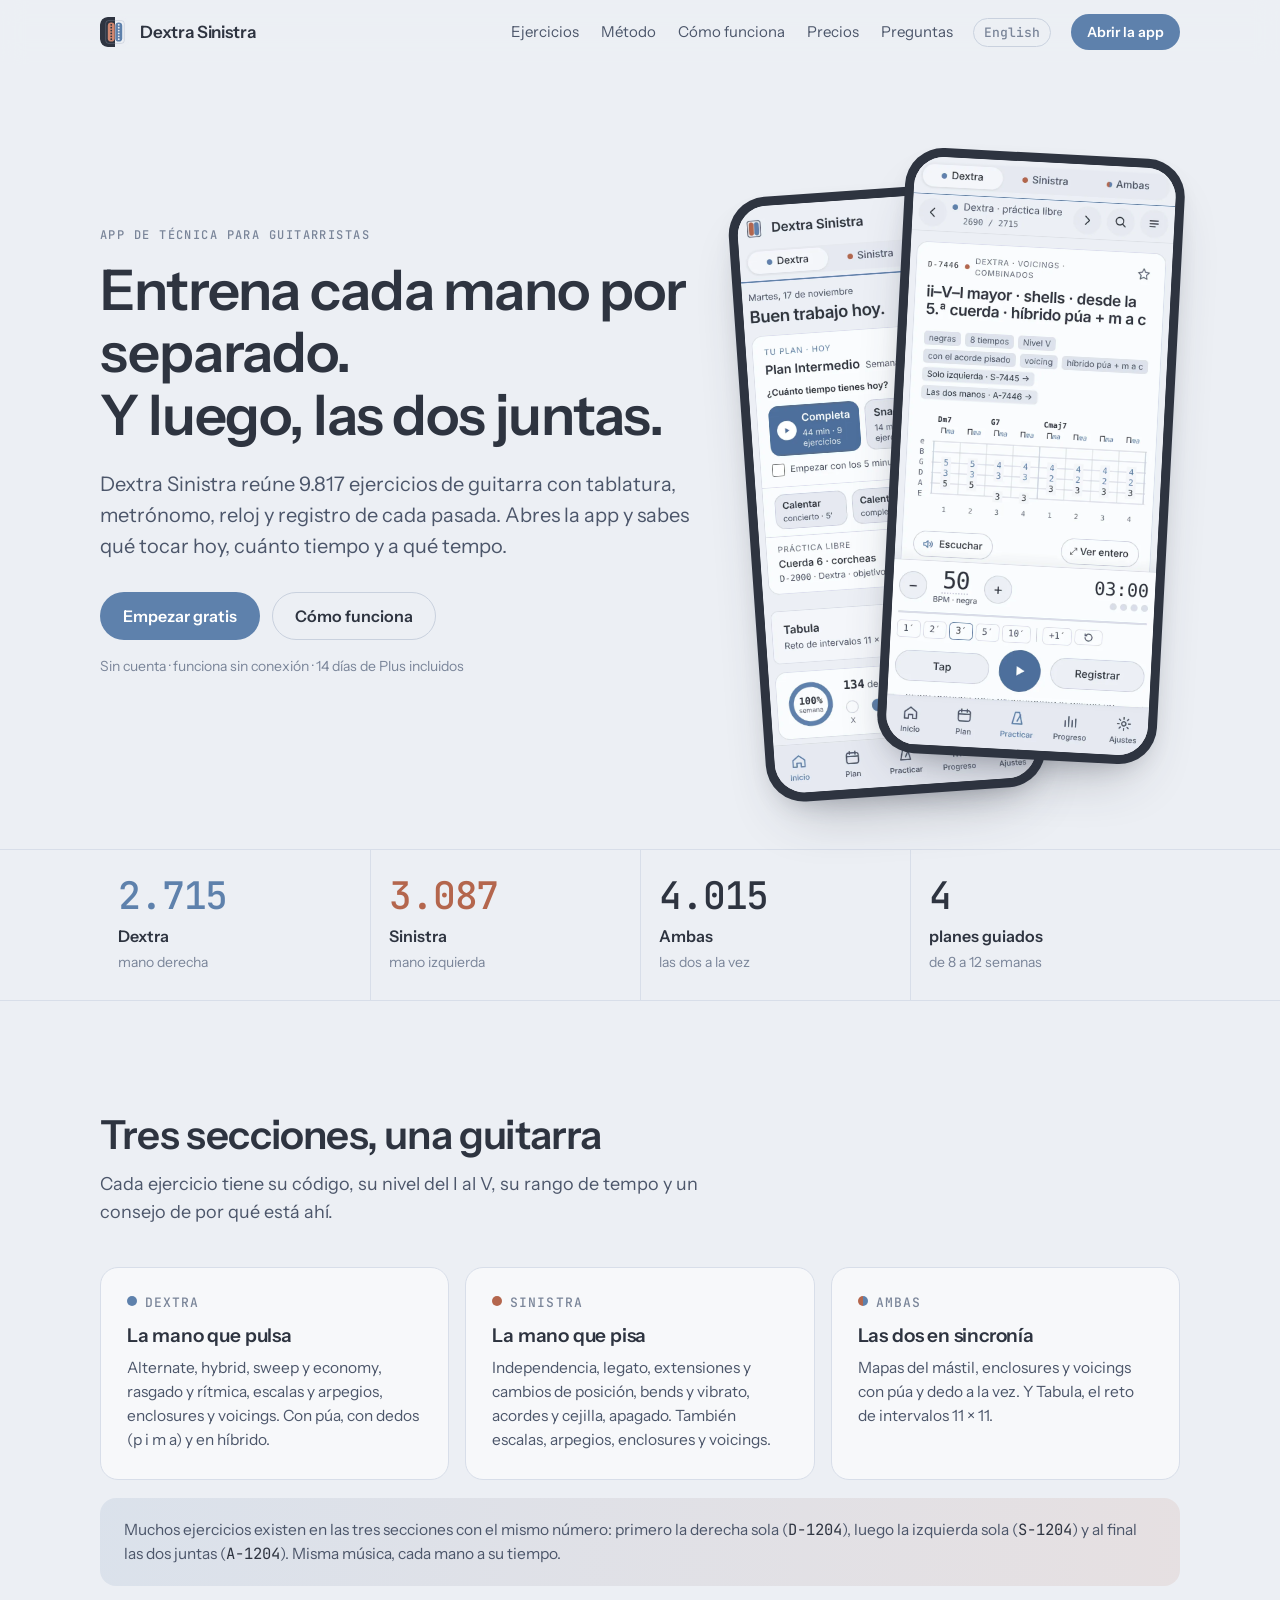
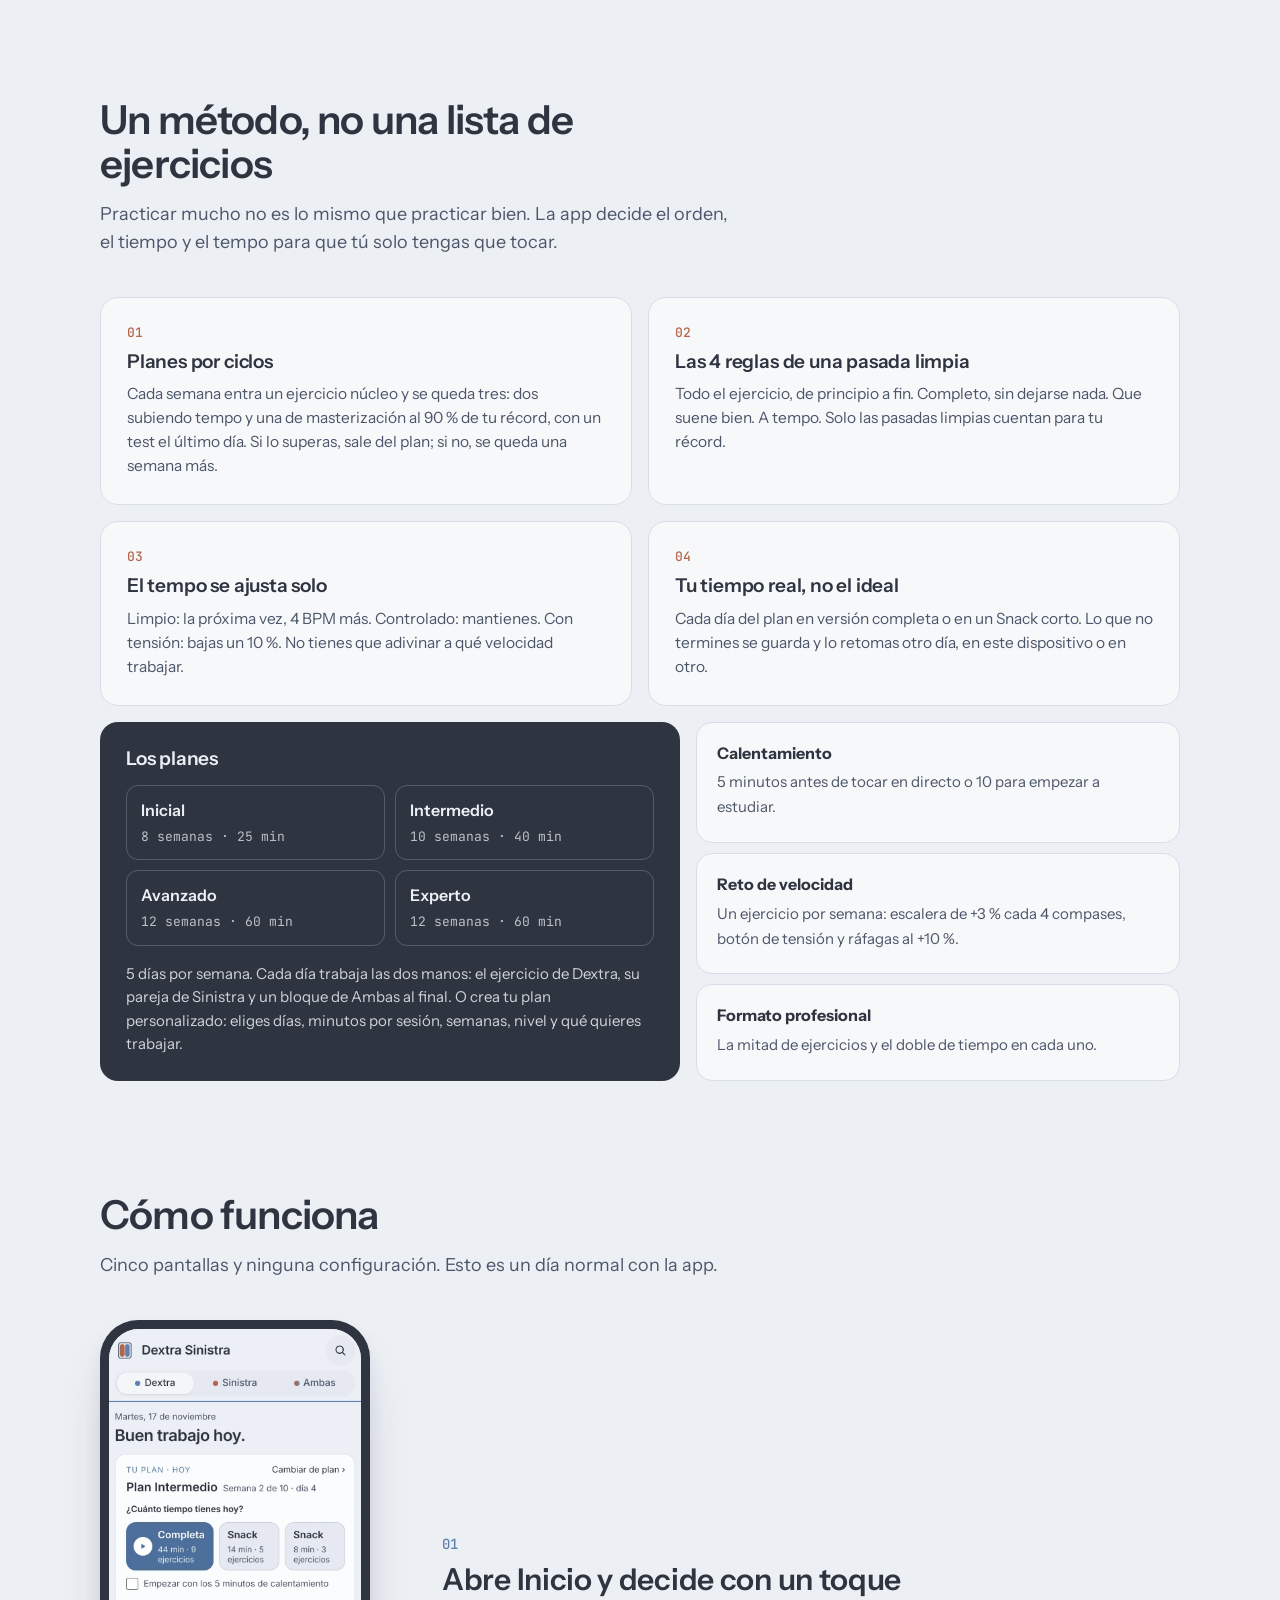
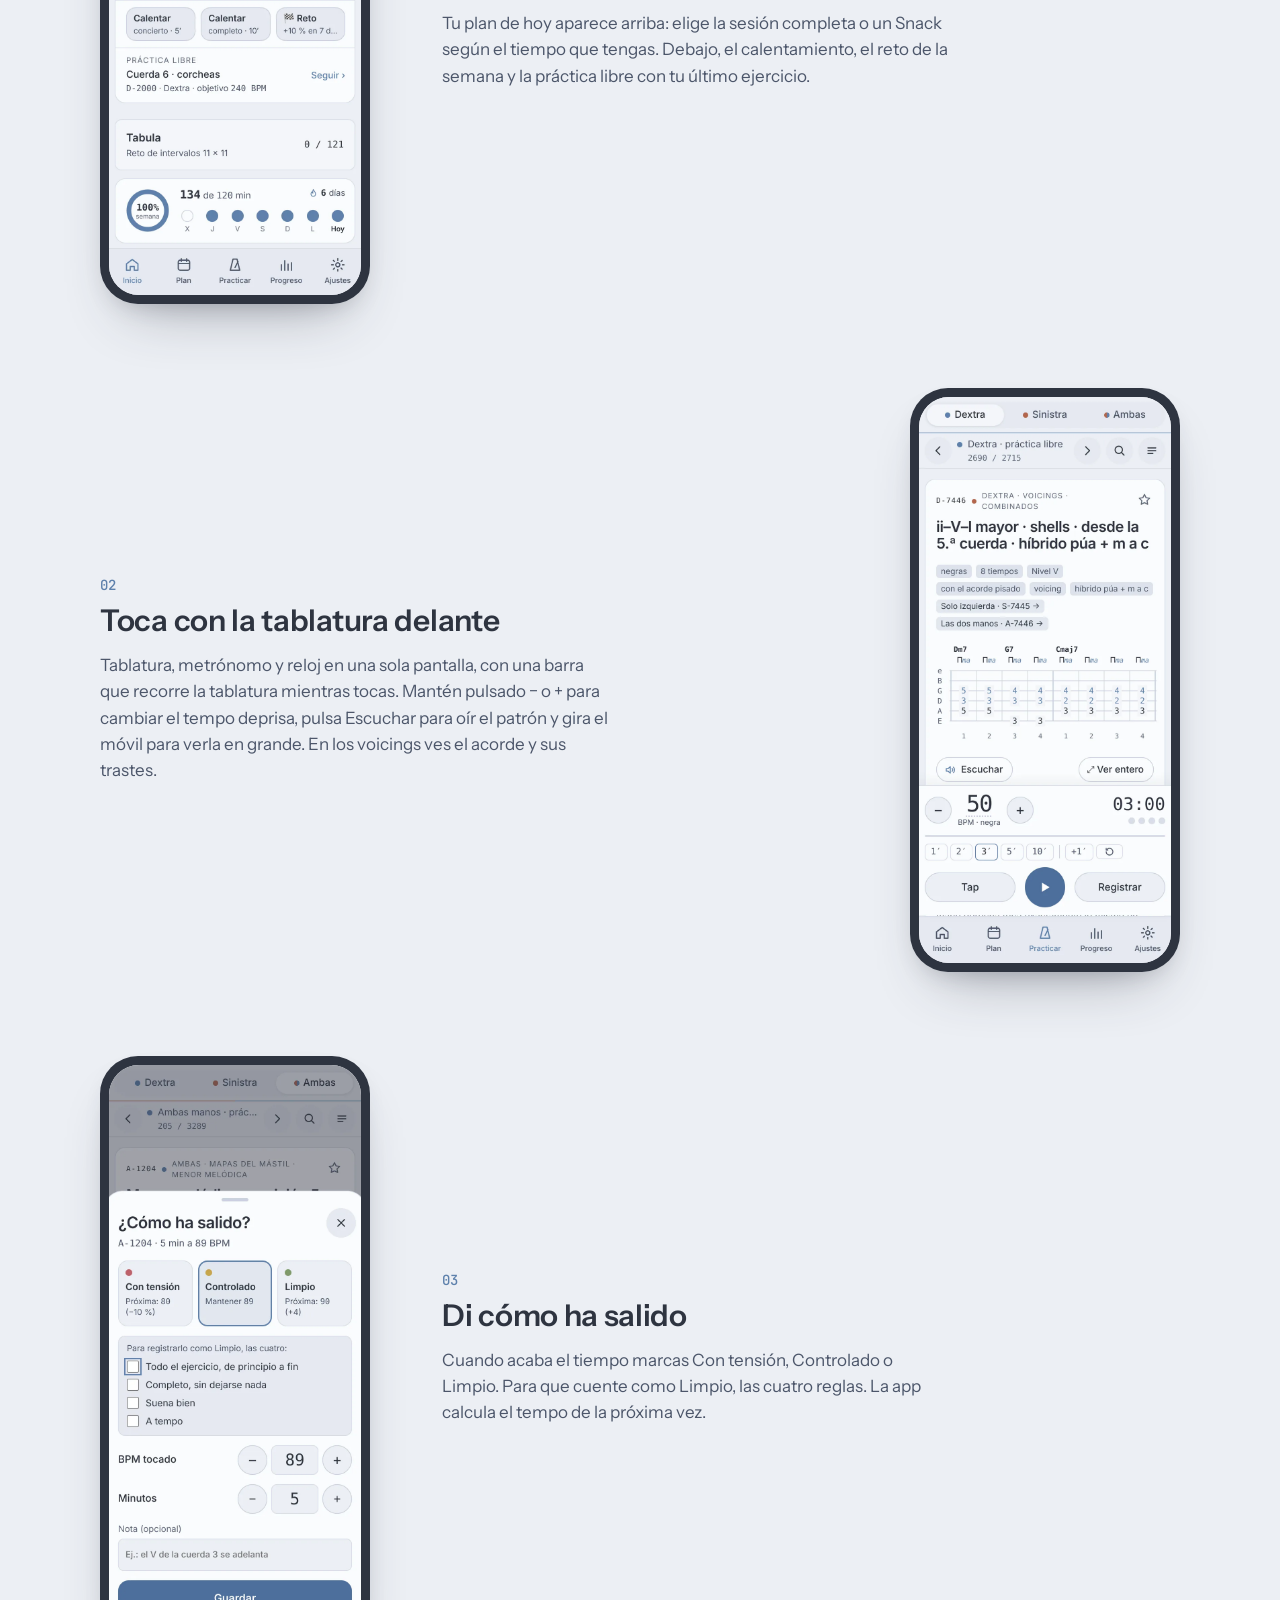
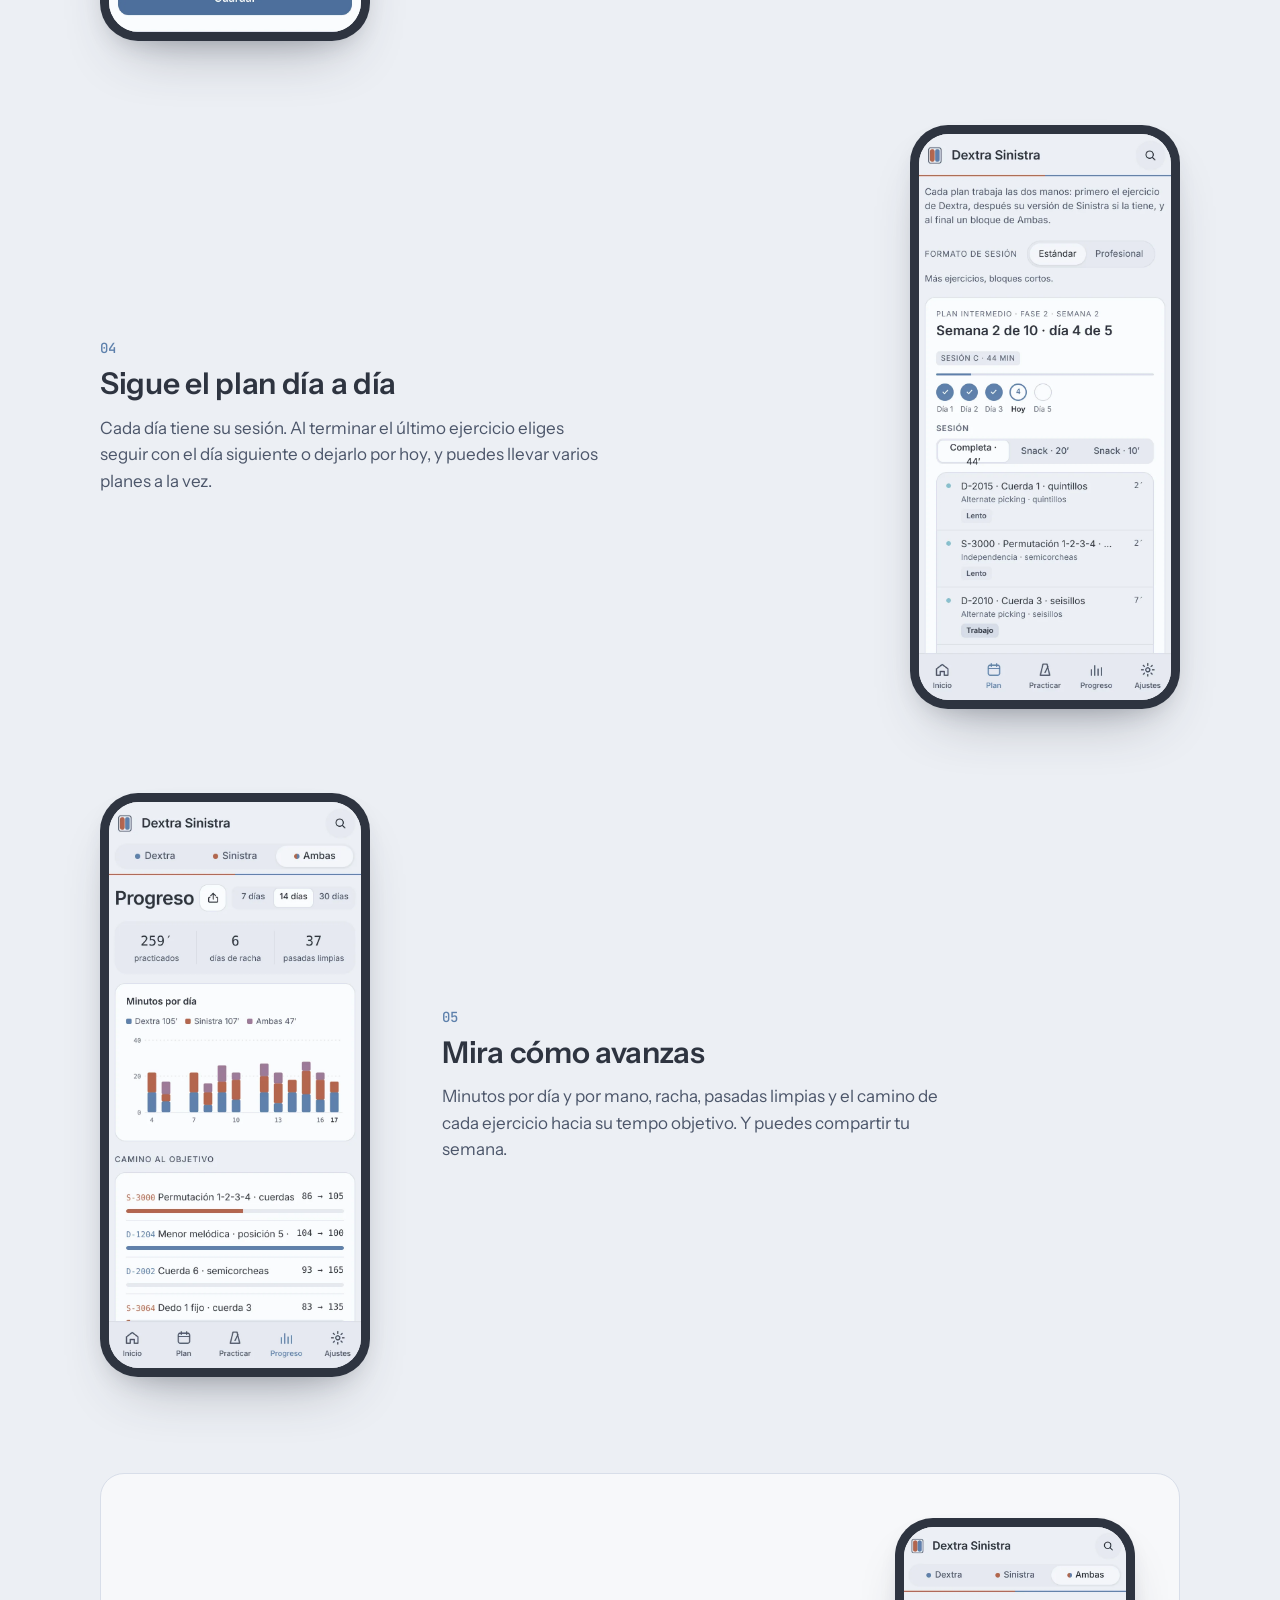
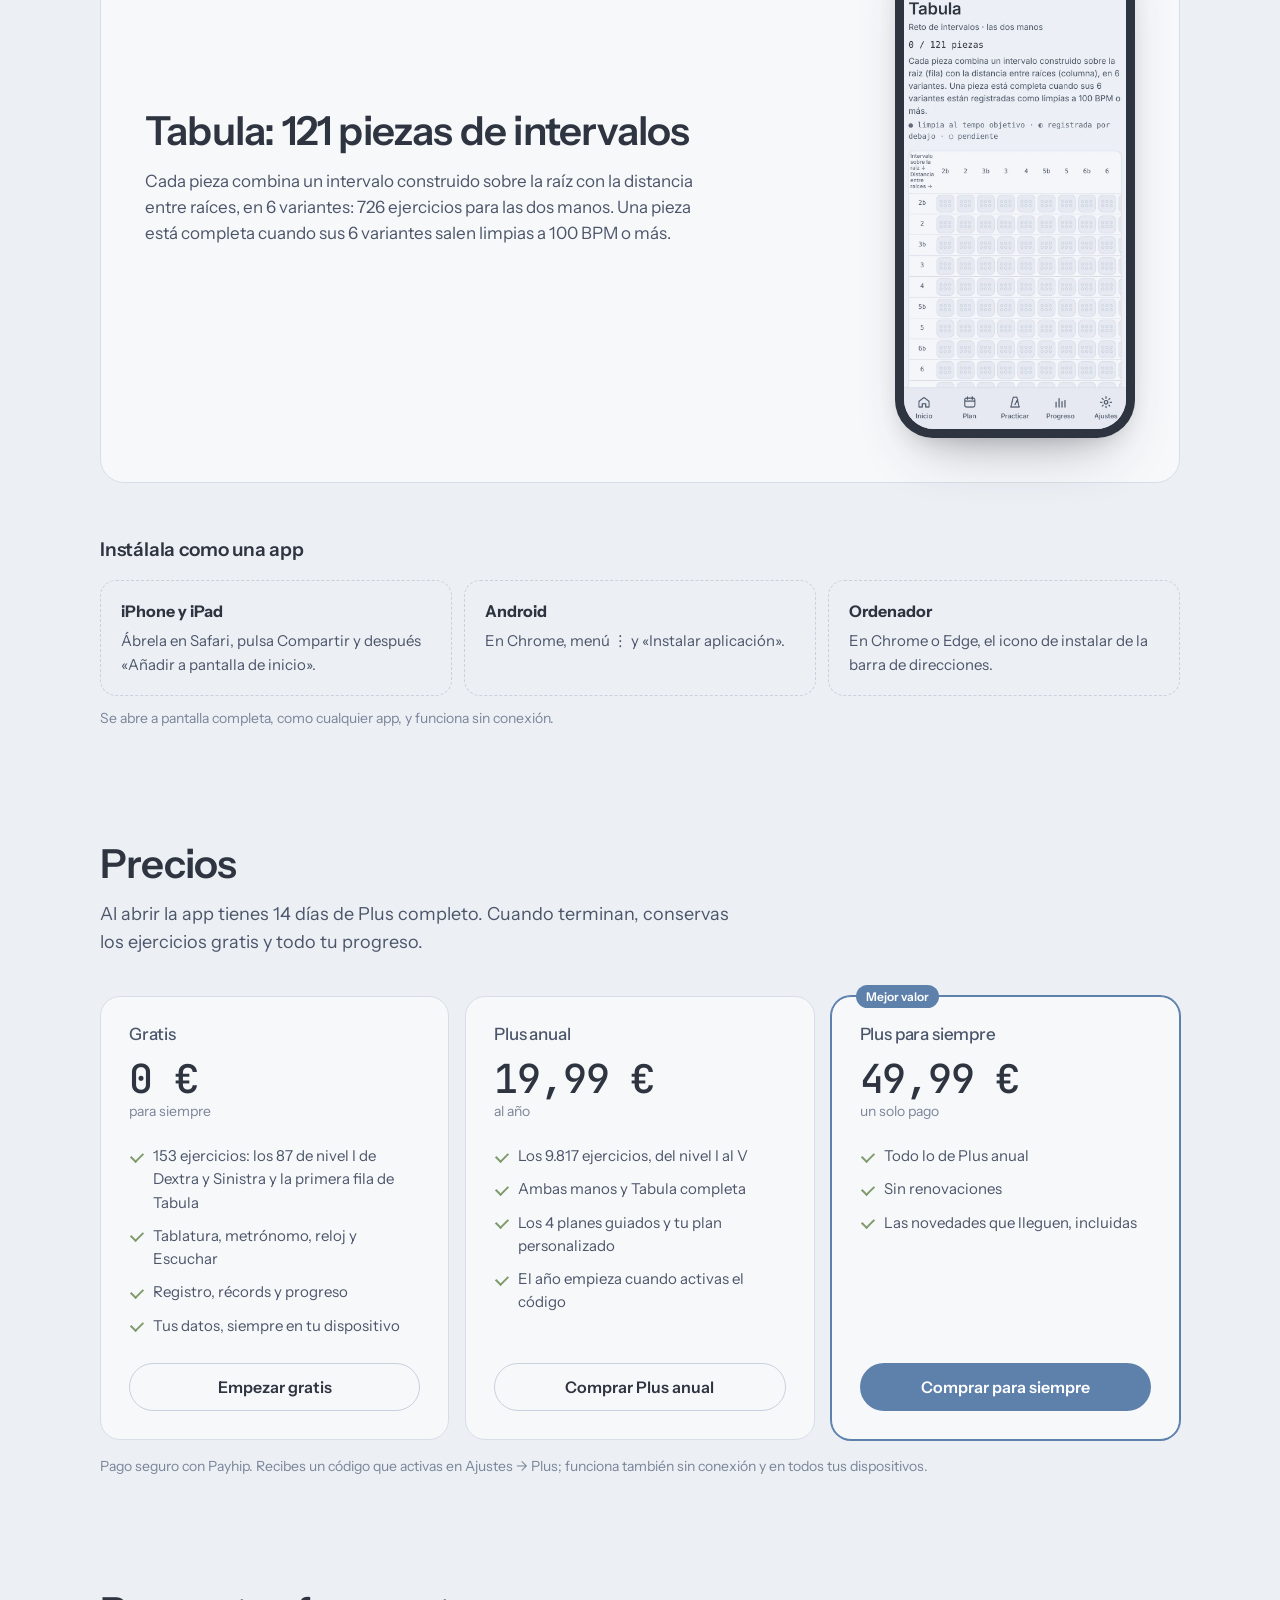
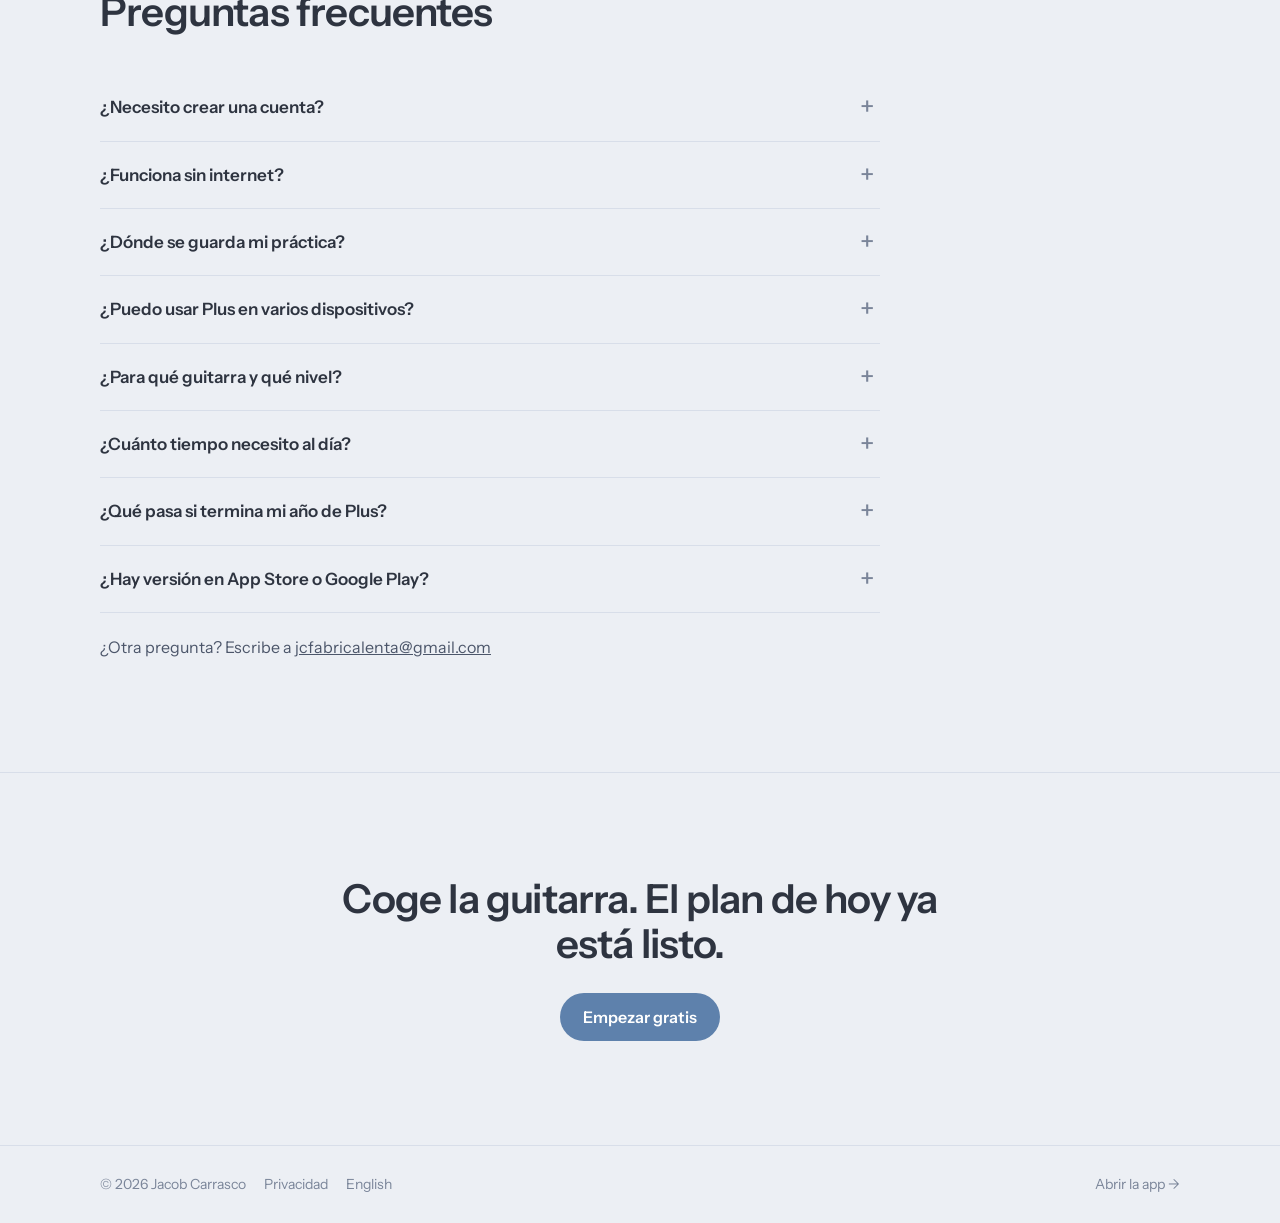
==== commit d39e28b6: "2.8.2: Tabula sin la mención a la Interval Matrix Fuera de los consejos de las 726 piezas, de la pan" ====
--- a/index.html
+++ b/index.html
@@ -245,7 +245,7 @@
 <section class="sec" id="como-funciona" style="padding-top:0"><div class="wrap">
   <div class="sec-h"><h2>Cómo funciona</h2><p>Cinco pantallas y ninguna configuración. Esto es un día normal con la app.</p></div>
   <div class="steps"><div class="step"><div class="ph"><div class="phone "><img src="/img/es_home.webp" width="390" height="844" alt="Pantalla de Inicio con el plan de hoy" loading="lazy" decoding="async"></div></div><div class="tx"><div class="num">01</div><h3>Abre Inicio y decide con un toque</h3><p>Tu plan de hoy aparece arriba: elige la sesión completa o un Snack según el tiempo que tengas. Debajo, el calentamiento, el reto de la semana y la práctica libre con tu último ejercicio.</p></div></div><div class="step"><div class="ph"><div class="phone "><img src="/img/es_practice_voi.webp" width="390" height="844" alt="Pantalla de práctica con tablatura, acordes y metrónomo" loading="lazy" decoding="async"></div></div><div class="tx"><div class="num">02</div><h3>Toca con la tablatura delante</h3><p>Tablatura, metrónomo y reloj en una sola pantalla, con una barra que recorre la tablatura mientras tocas. Mantén pulsado − o + para cambiar el tempo deprisa, pulsa Escuchar para oír el patrón y gira el móvil para verla en grande. En los voicings ves el acorde y sus trastes.</p></div></div><div class="step"><div class="ph"><div class="phone "><img src="/img/es_log.webp" width="390" height="844" alt="Registro de una pasada" loading="lazy" decoding="async"></div></div><div class="tx"><div class="num">03</div><h3>Di cómo ha salido</h3><p>Cuando acaba el tiempo marcas Con tensión, Controlado o Limpio. Para que cuente como Limpio, las cuatro reglas. La app calcula el tempo de la próxima vez.</p></div></div><div class="step"><div class="ph"><div class="phone "><img src="/img/es_plan.webp" width="390" height="844" alt="Vista del plan" loading="lazy" decoding="async"></div></div><div class="tx"><div class="num">04</div><h3>Sigue el plan día a día</h3><p>Cada día tiene su sesión. Al terminar el último ejercicio eliges seguir con el día siguiente o dejarlo por hoy, y puedes llevar varios planes a la vez.</p></div></div><div class="step"><div class="ph"><div class="phone "><img src="/img/es_progress.webp" width="390" height="844" alt="Progreso" loading="lazy" decoding="async"></div></div><div class="tx"><div class="num">05</div><h3>Mira cómo avanzas</h3><p>Minutos por día y por mano, racha, pasadas limpias y el camino de cada ejercicio hacia su tempo objetivo. Y puedes compartir tu semana.</p></div></div></div>
-  <div class="tabula"><div><h2>Tabula: 121 piezas de intervalos</h2><p>Cada pieza combina un intervalo construido sobre la raíz con la distancia entre raíces, en 6 variantes: 726 ejercicios para las dos manos. Una pieza está completa cuando sus 6 variantes salen limpias a 100 BPM o más.</p><small>Inspirado en la Interval Matrix de Jonathan Kreisberg.</small></div><div class="phone "><img src="/img/es_tabula.webp" width="390" height="844" alt="Tabula, el reto de intervalos" loading="lazy" decoding="async"></div></div>
+  <div class="tabula"><div><h2>Tabula: 121 piezas de intervalos</h2><p>Cada pieza combina un intervalo construido sobre la raíz con la distancia entre raíces, en 6 variantes: 726 ejercicios para las dos manos. Una pieza está completa cuando sus 6 variantes salen limpias a 100 BPM o más.</p></div><div class="phone "><img src="/img/es_tabula.webp" width="390" height="844" alt="Tabula, el reto de intervalos" loading="lazy" decoding="async"></div></div>
   <h3 style="margin-top:56px">Instálala como una app</h3>
   <div class="install"><div><b>iPhone y iPad</b><span>Ábrela en Safari, pulsa Compartir y después «Añadir a pantalla de inicio».</span></div><div><b>Android</b><span>En Chrome, menú ⋮ y «Instalar aplicación».</span></div><div><b>Ordenador</b><span>En Chrome o Edge, el icono de instalar de la barra de direcciones.</span></div></div>
   <p class="inote">Se abre a pantalla completa, como cualquier app, y funciona sin conexión.</p>
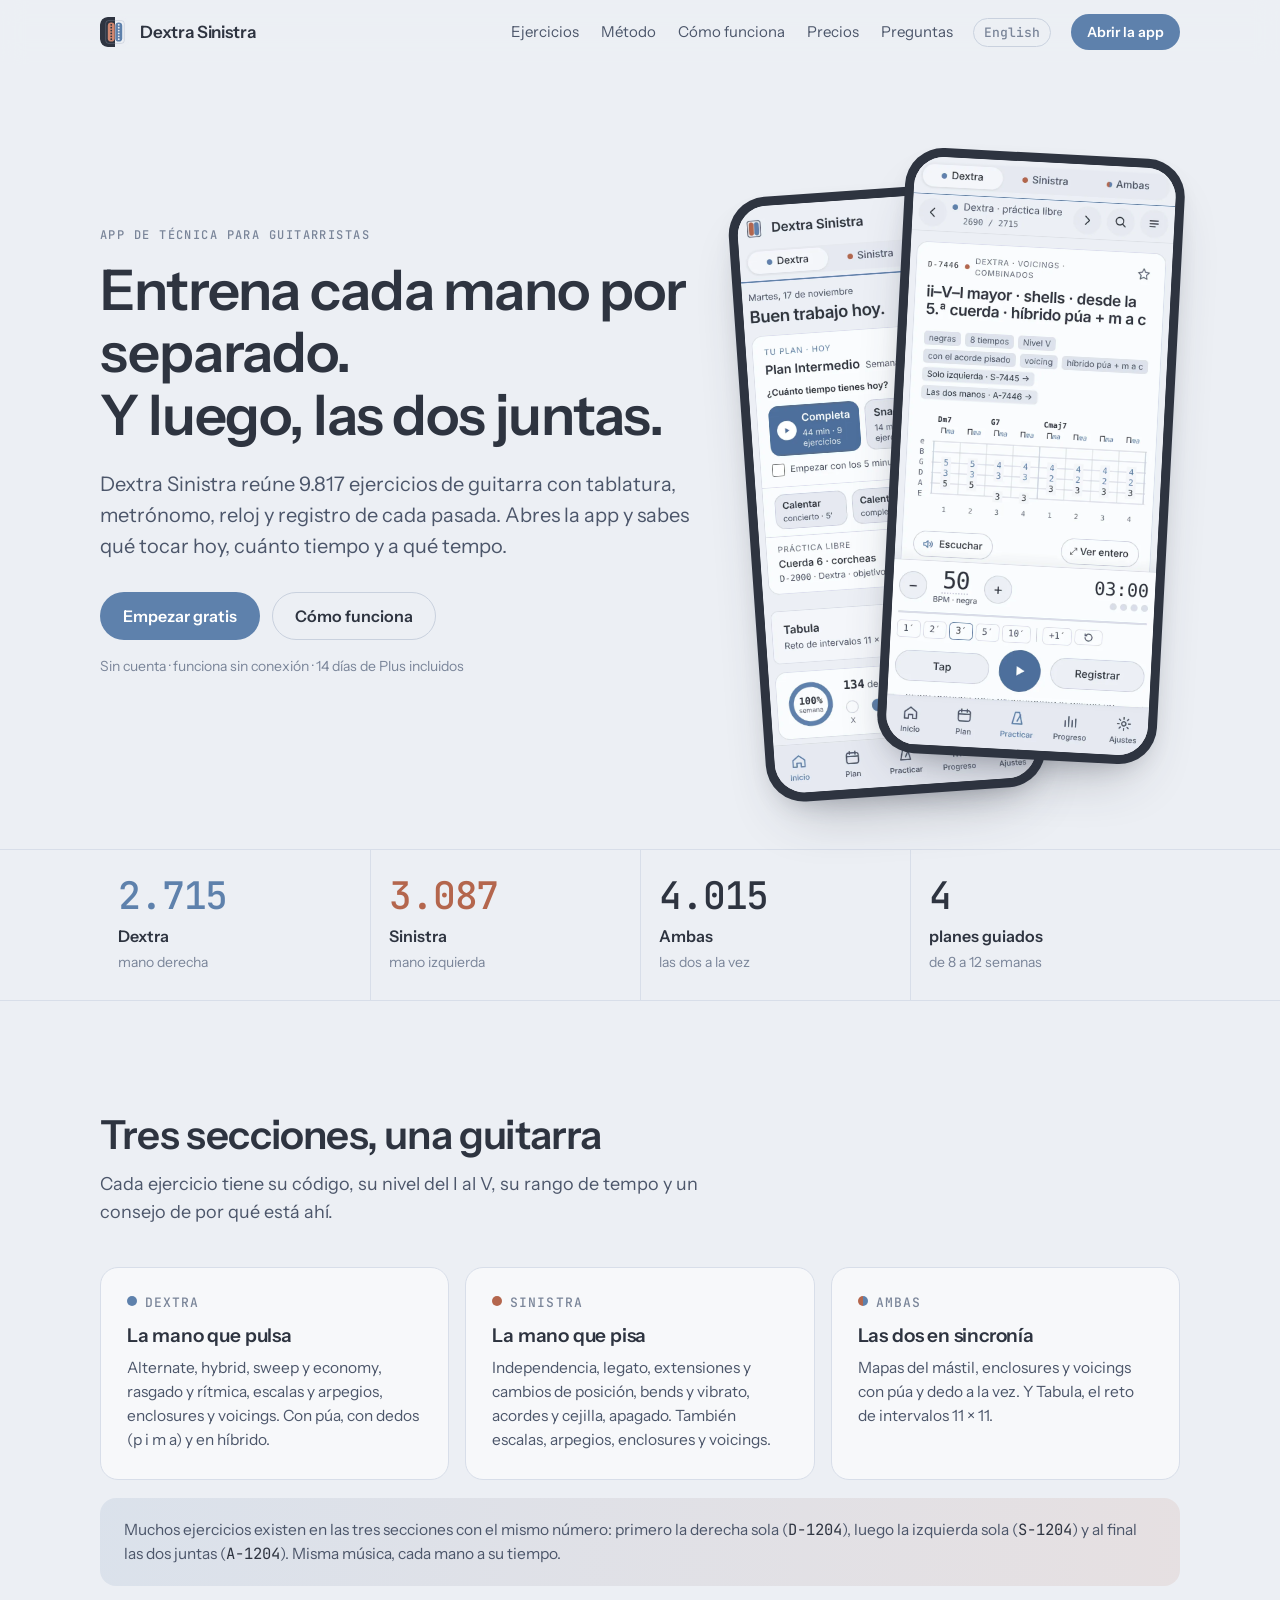
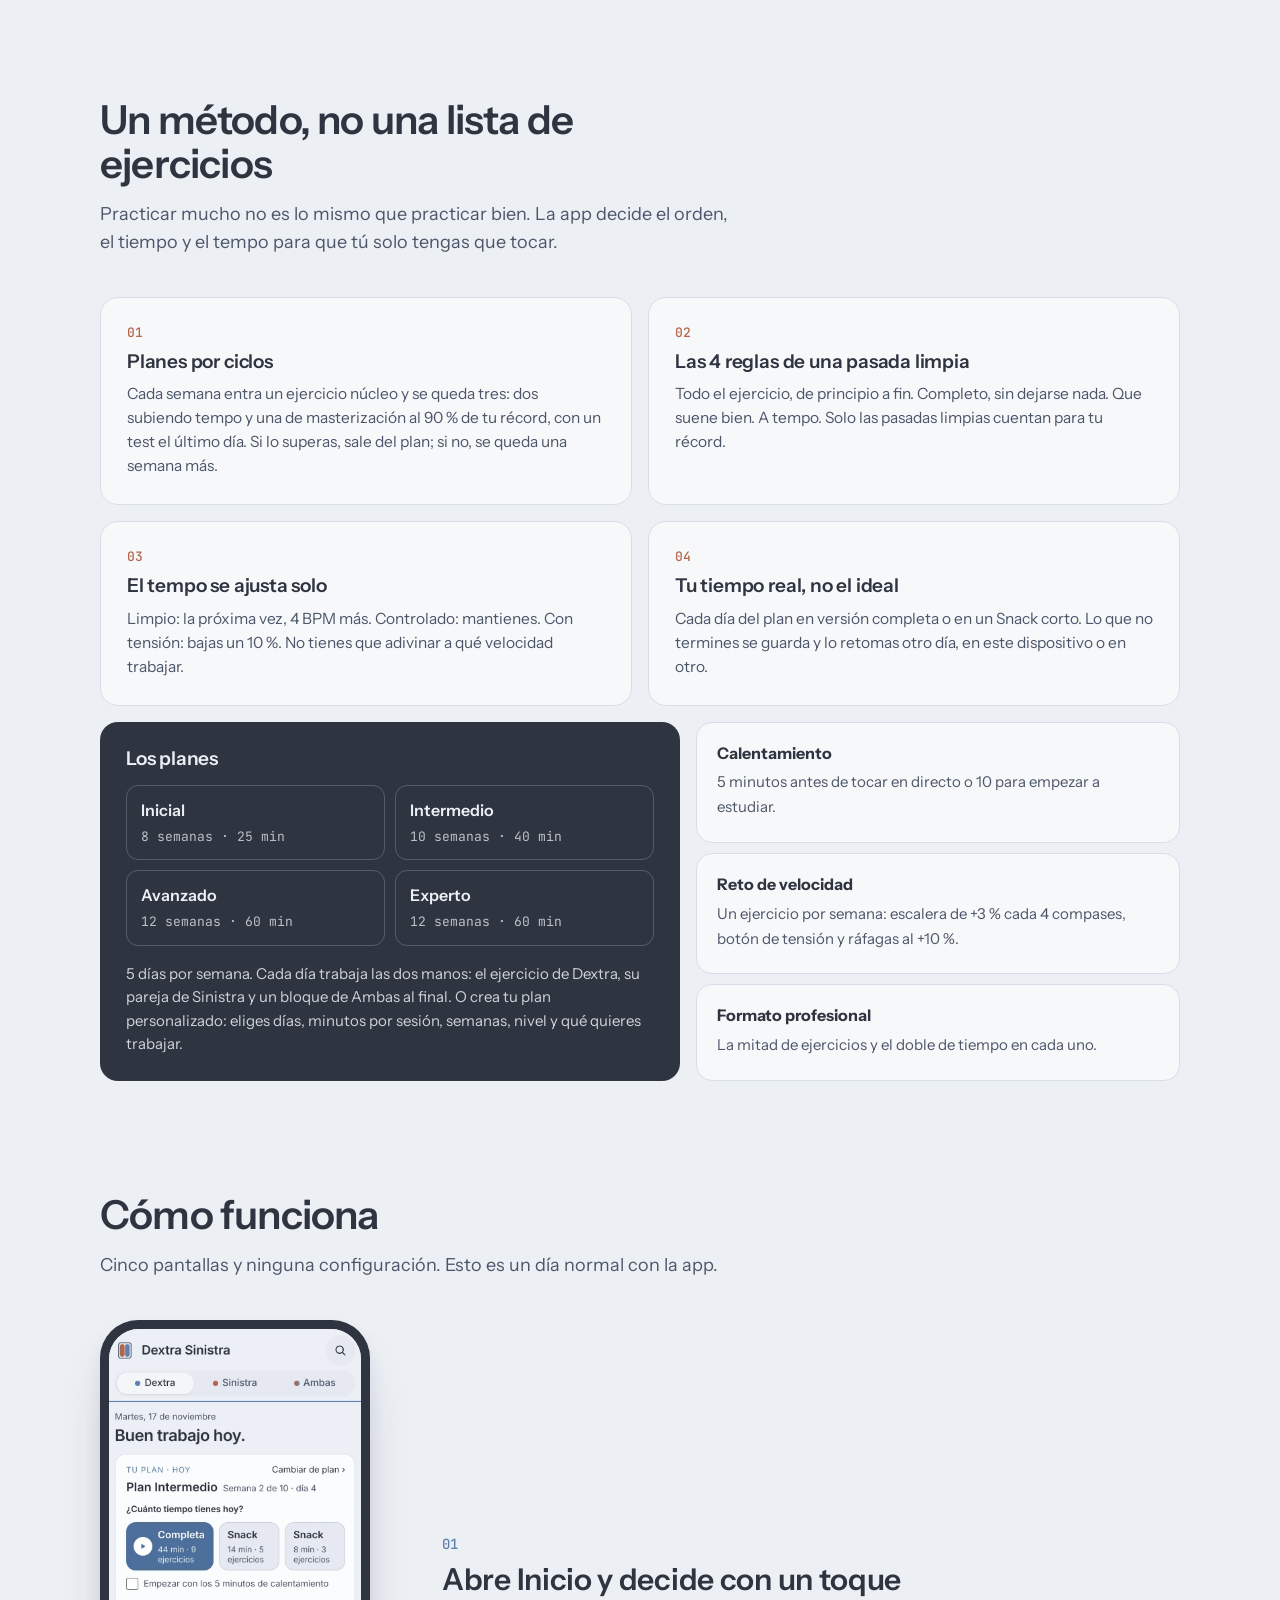
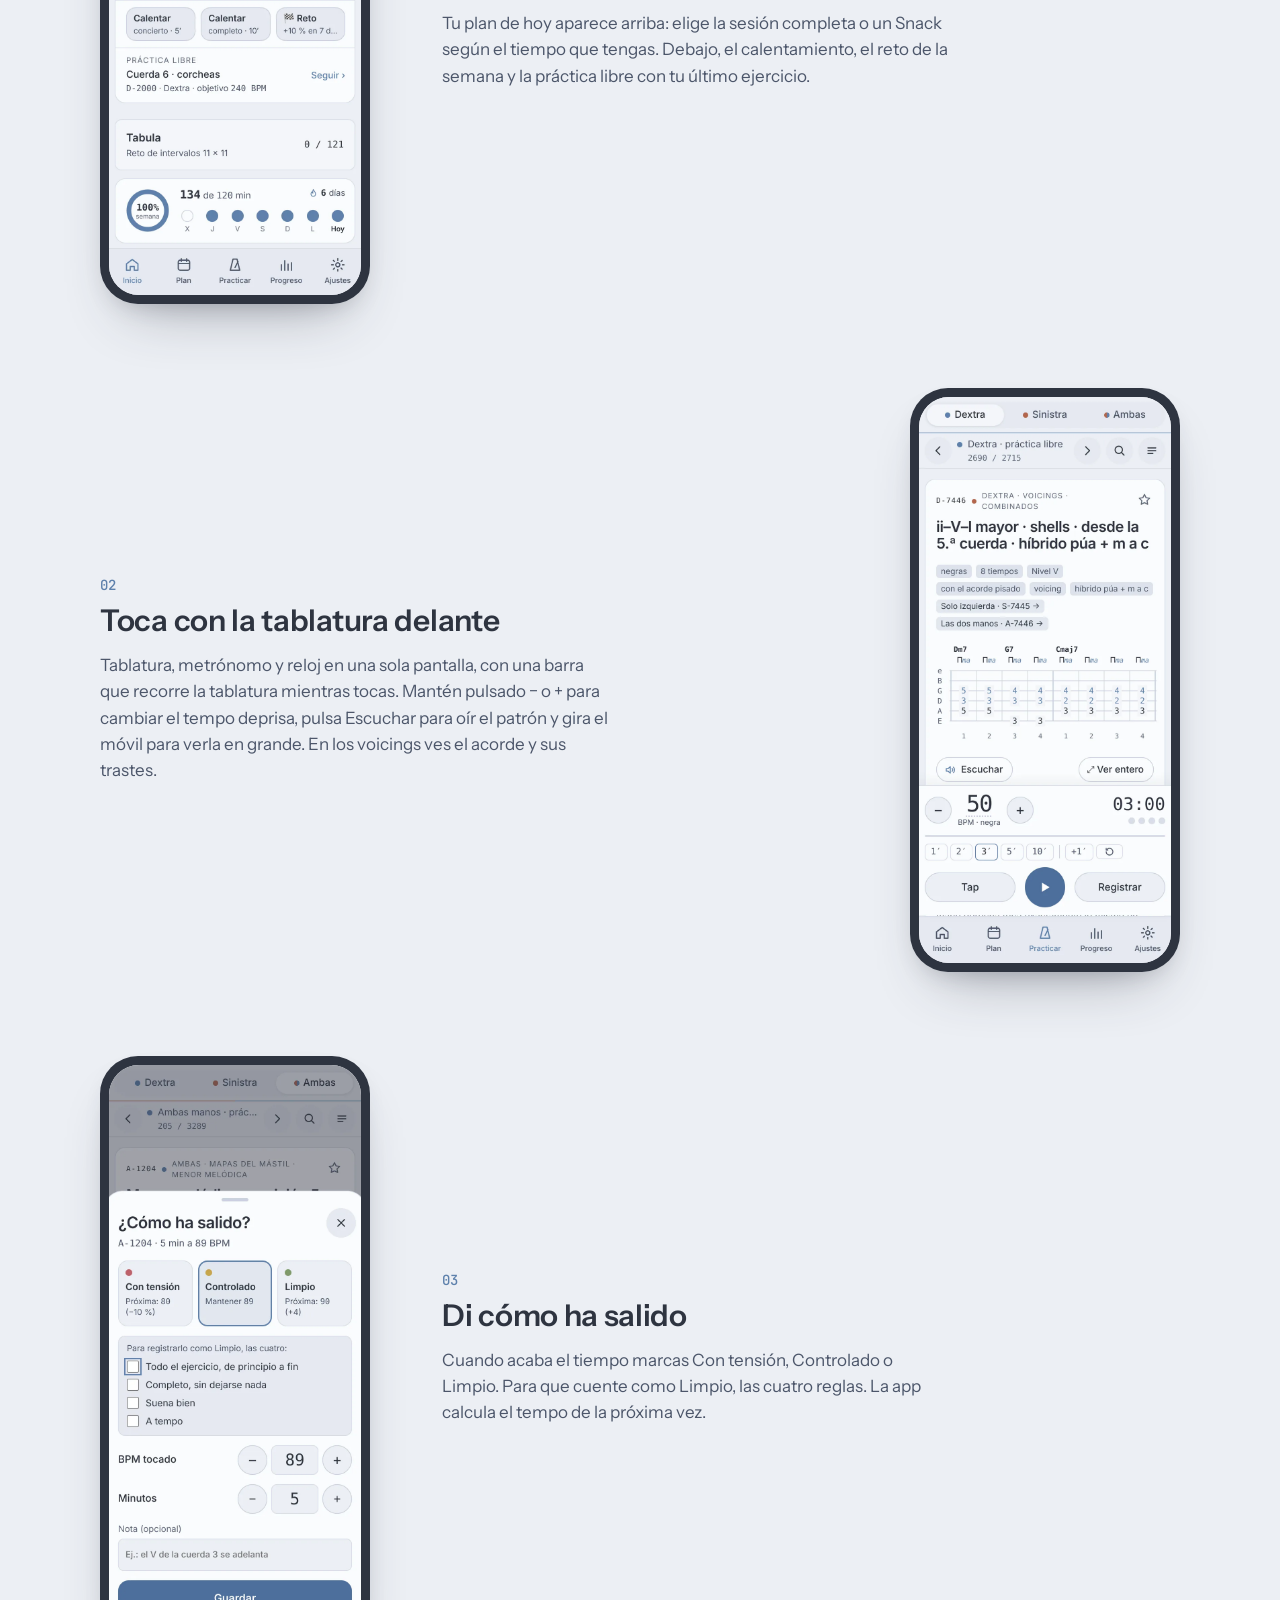
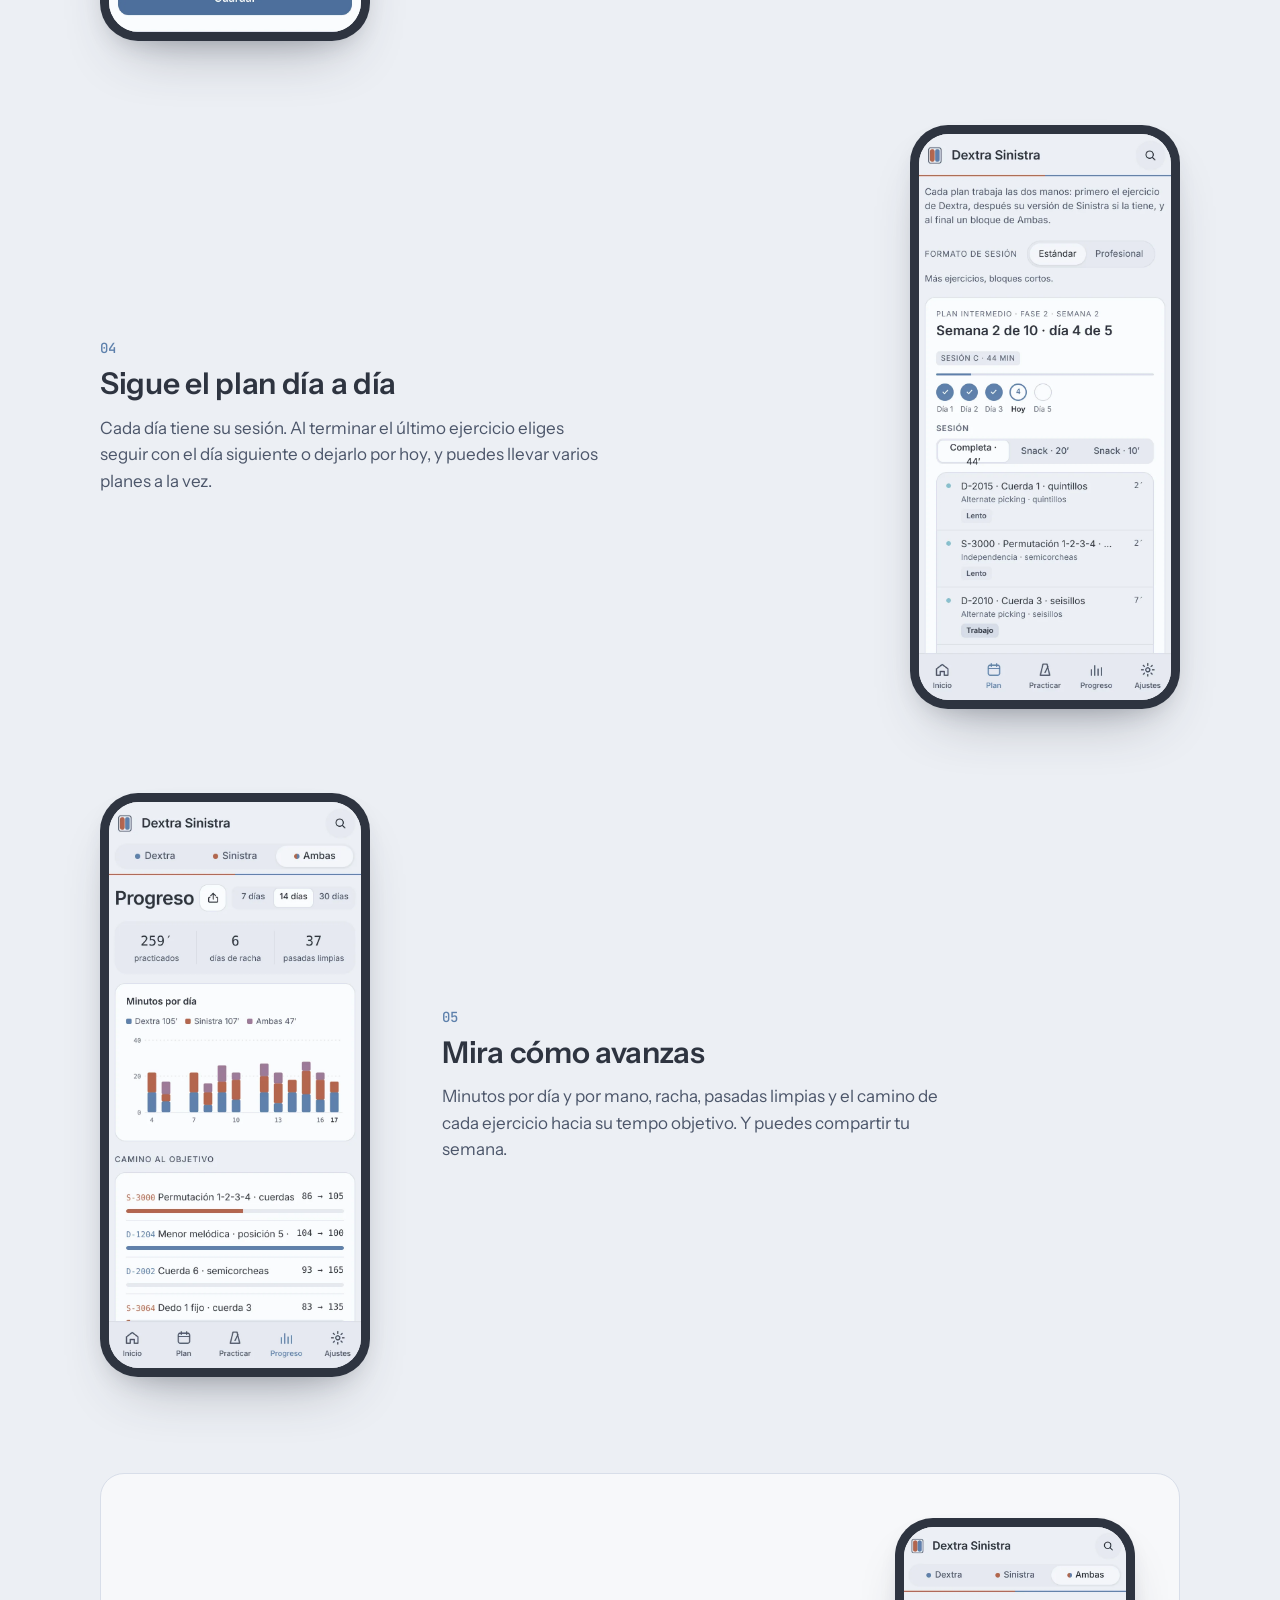
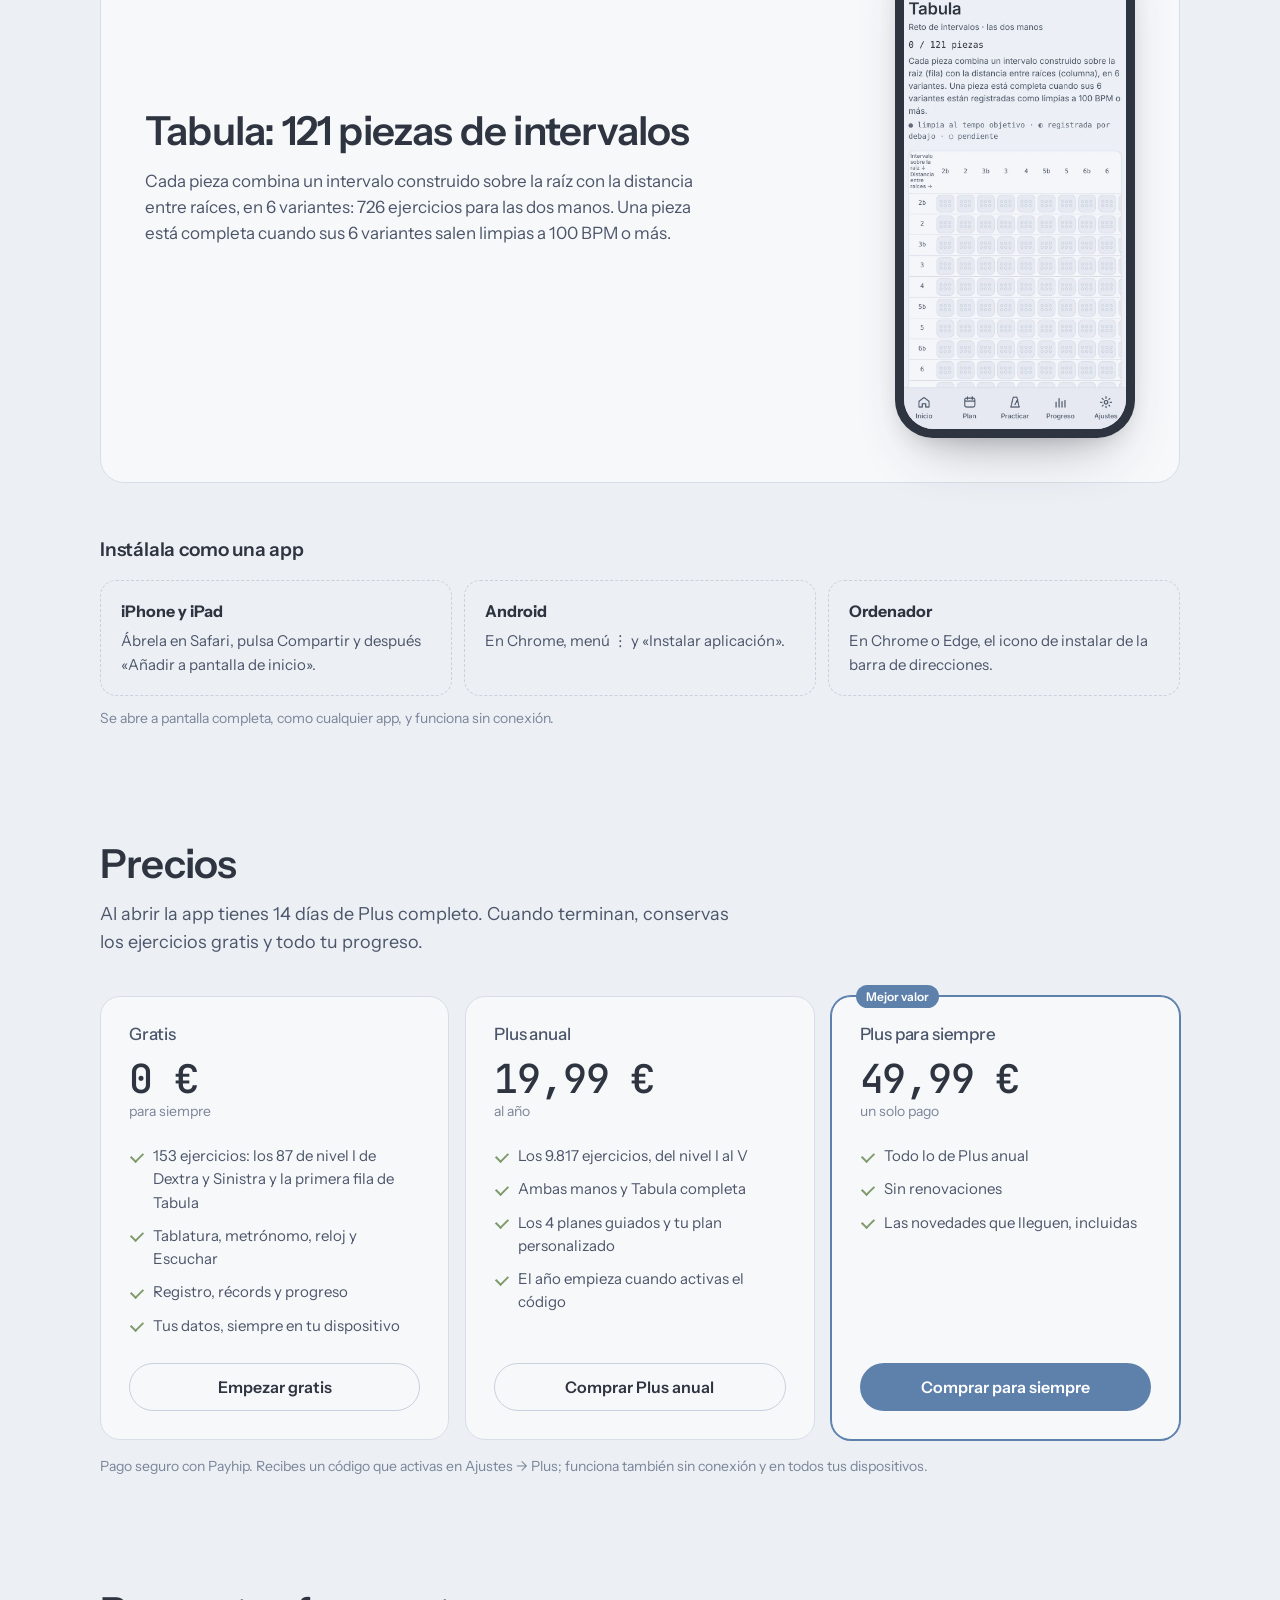
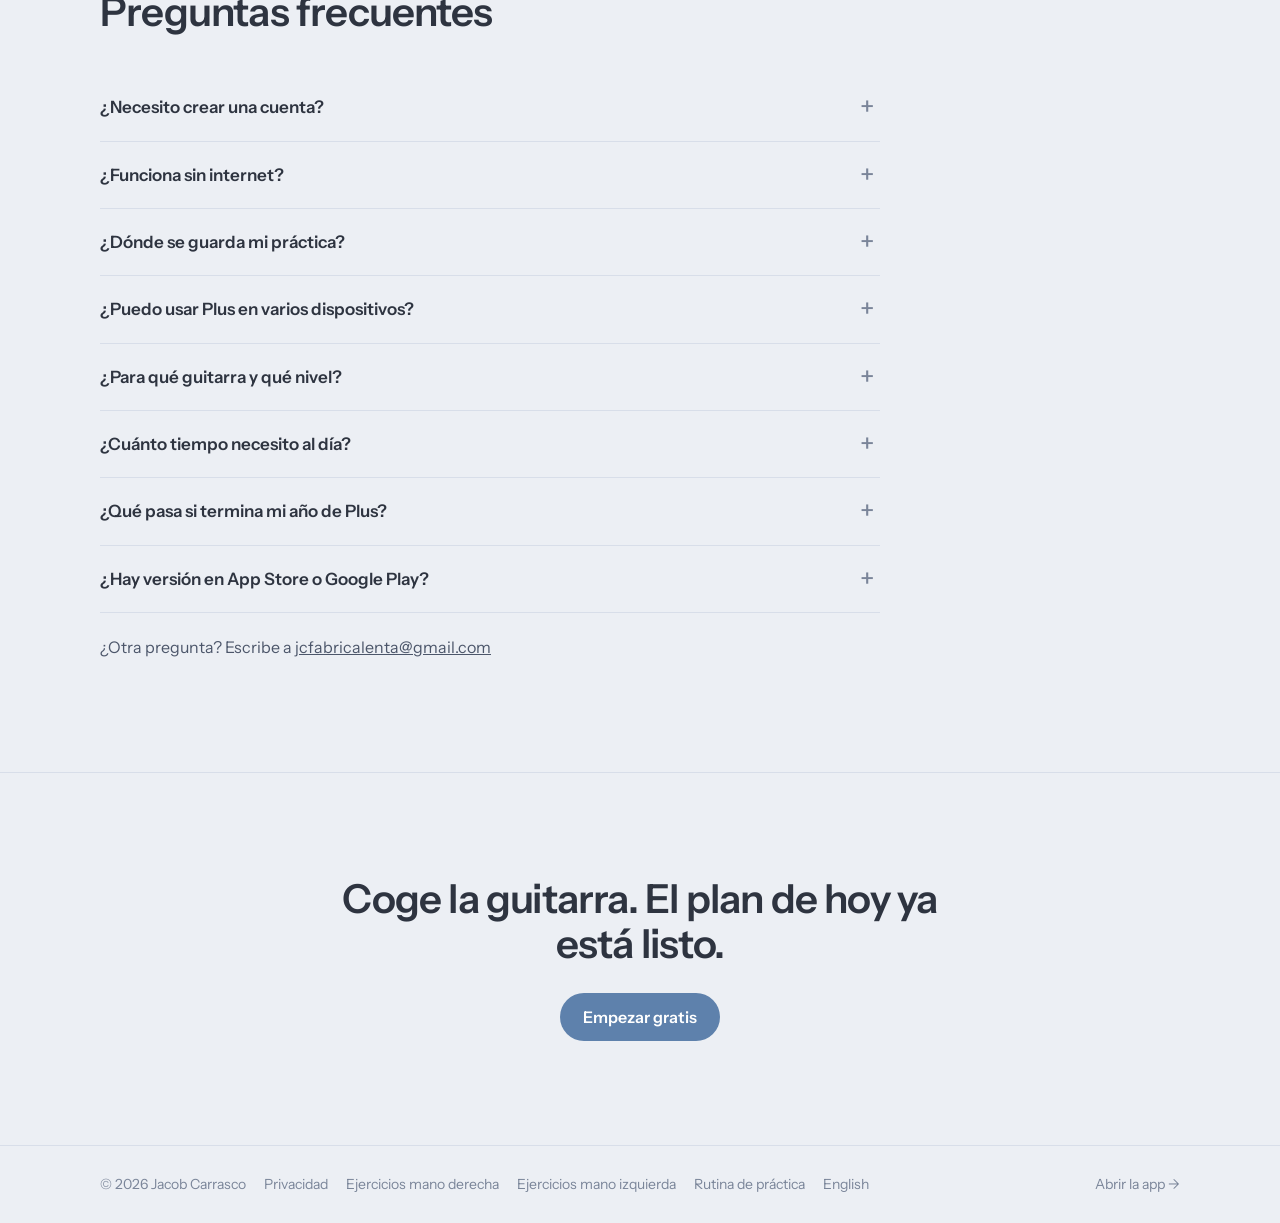
==== commit fed8ad93: "Guías para buscadores (mano derecha, mano izquierda, rutina; es/en), FAQ para Google en la portada, " ====
--- a/index.html
+++ b/index.html
@@ -29,6 +29,7 @@
 <link rel="stylesheet" href="https://fonts.googleapis.com/css2?family=Instrument+Sans:wght@400;500;600&family=JetBrains+Mono:wght@400;500&display=swap" media="print" onload="this.media='all'">
 <link rel="preload" as="image" href="/img/es_practice_voi.webp">
 <script type="application/ld+json">{"@context": "https://schema.org", "@type": "SoftwareApplication", "name": "Dextra Sinistra", "applicationCategory": "MusicApplication", "operatingSystem": "Web, iOS, Android, Windows, macOS", "inLanguage": "es", "url": "https://dextrasinistra.com/", "description": "9.817 ejercicios de guitarra para la mano derecha, la izquierda y las dos a la vez, con tablatura, metrónomo, reloj, registro y planes guiados. Sin cuenta y sin conexión.", "offers": [{"@type": "Offer", "price": "0", "priceCurrency": "EUR"}, {"@type": "Offer", "price": "19.99", "priceCurrency": "EUR"}, {"@type": "Offer", "price": "49.99", "priceCurrency": "EUR"}]}</script>
+<script type="application/ld+json">{"@context": "https://schema.org", "@type": "FAQPage", "mainEntity": [{"@type": "Question", "name": "¿Necesito crear una cuenta?", "acceptedAnswer": {"@type": "Answer", "text": "No. No hay registro ni contraseña: abres la app y empiezas a tocar."}}, {"@type": "Question", "name": "¿Funciona sin internet?", "acceptedAnswer": {"@type": "Answer", "text": "Sí. Después de abrirla una vez con conexión, funciona en modo avión o con una wifi que no responde."}}, {"@type": "Question", "name": "¿Dónde se guarda mi práctica?", "acceptedAnswer": {"@type": "Answer", "text": "En tu dispositivo. Tu práctica no se envía a ningún servidor. Para pasarla a otro móvil, tablet u ordenador: Ajustes → Exportar copia, y en el otro, Importar."}}, {"@type": "Question", "name": "¿Puedo usar Plus en varios dispositivos?", "acceptedAnswer": {"@type": "Answer", "text": "Sí. Activa el mismo código en tu móvil, tu tablet y tu ordenador."}}, {"@type": "Question", "name": "¿Para qué guitarra y qué nivel?", "acceptedAnswer": {"@type": "Answer", "text": "Eléctrica o acústica, con púa, con dedos (p i m a) o en híbrido. Del nivel I, con los primeros cruces de cuerda, al V, con enclosures, voicings drop 2 y drop 3 y Tabula."}}, {"@type": "Question", "name": "¿Cuánto tiempo necesito al día?", "acceptedAnswer": {"@type": "Answer", "text": "Los planes van de 25 a 60 minutos, 5 días por semana. Con un Snack bastan 10 o 20 minutos, y el plan personalizado empieza en 10."}}, {"@type": "Question", "name": "¿Qué pasa si termina mi año de Plus?", "acceptedAnswer": {"@type": "Answer", "text": "Todo lo que registraste se queda. Vuelves a la versión gratuita hasta que renueves."}}, {"@type": "Question", "name": "¿Hay versión en App Store o Google Play?", "acceptedAnswer": {"@type": "Answer", "text": "Es una app web instalable: se instala desde el navegador en unos segundos y no ocupa espacio de más."}}]}</script>
 <style>
 :root{
   --bg:#ECEFF4; --surface:#E5E9F0; --raise:#F4F6F9; --card:#F7F8FA; --line:#D8DEE9; --line2:#C9D1DE;
@@ -265,6 +266,7 @@
 <footer><div class="wrap">
   <span>© 2026 Jacob Carrasco</span>
   <a href="/privacidad">Privacidad</a>
+  <a href="/ejercicios-guitarra-mano-derecha">Ejercicios mano derecha</a><a href="/ejercicios-guitarra-mano-izquierda">Ejercicios mano izquierda</a><a href="/rutina-de-practica-de-guitarra">Rutina de práctica</a>
   <a href="/en" hreflang="en" lang="en">English</a>
   <a class="sp" href="/app/">Abrir la app →</a>
 </div></footer>
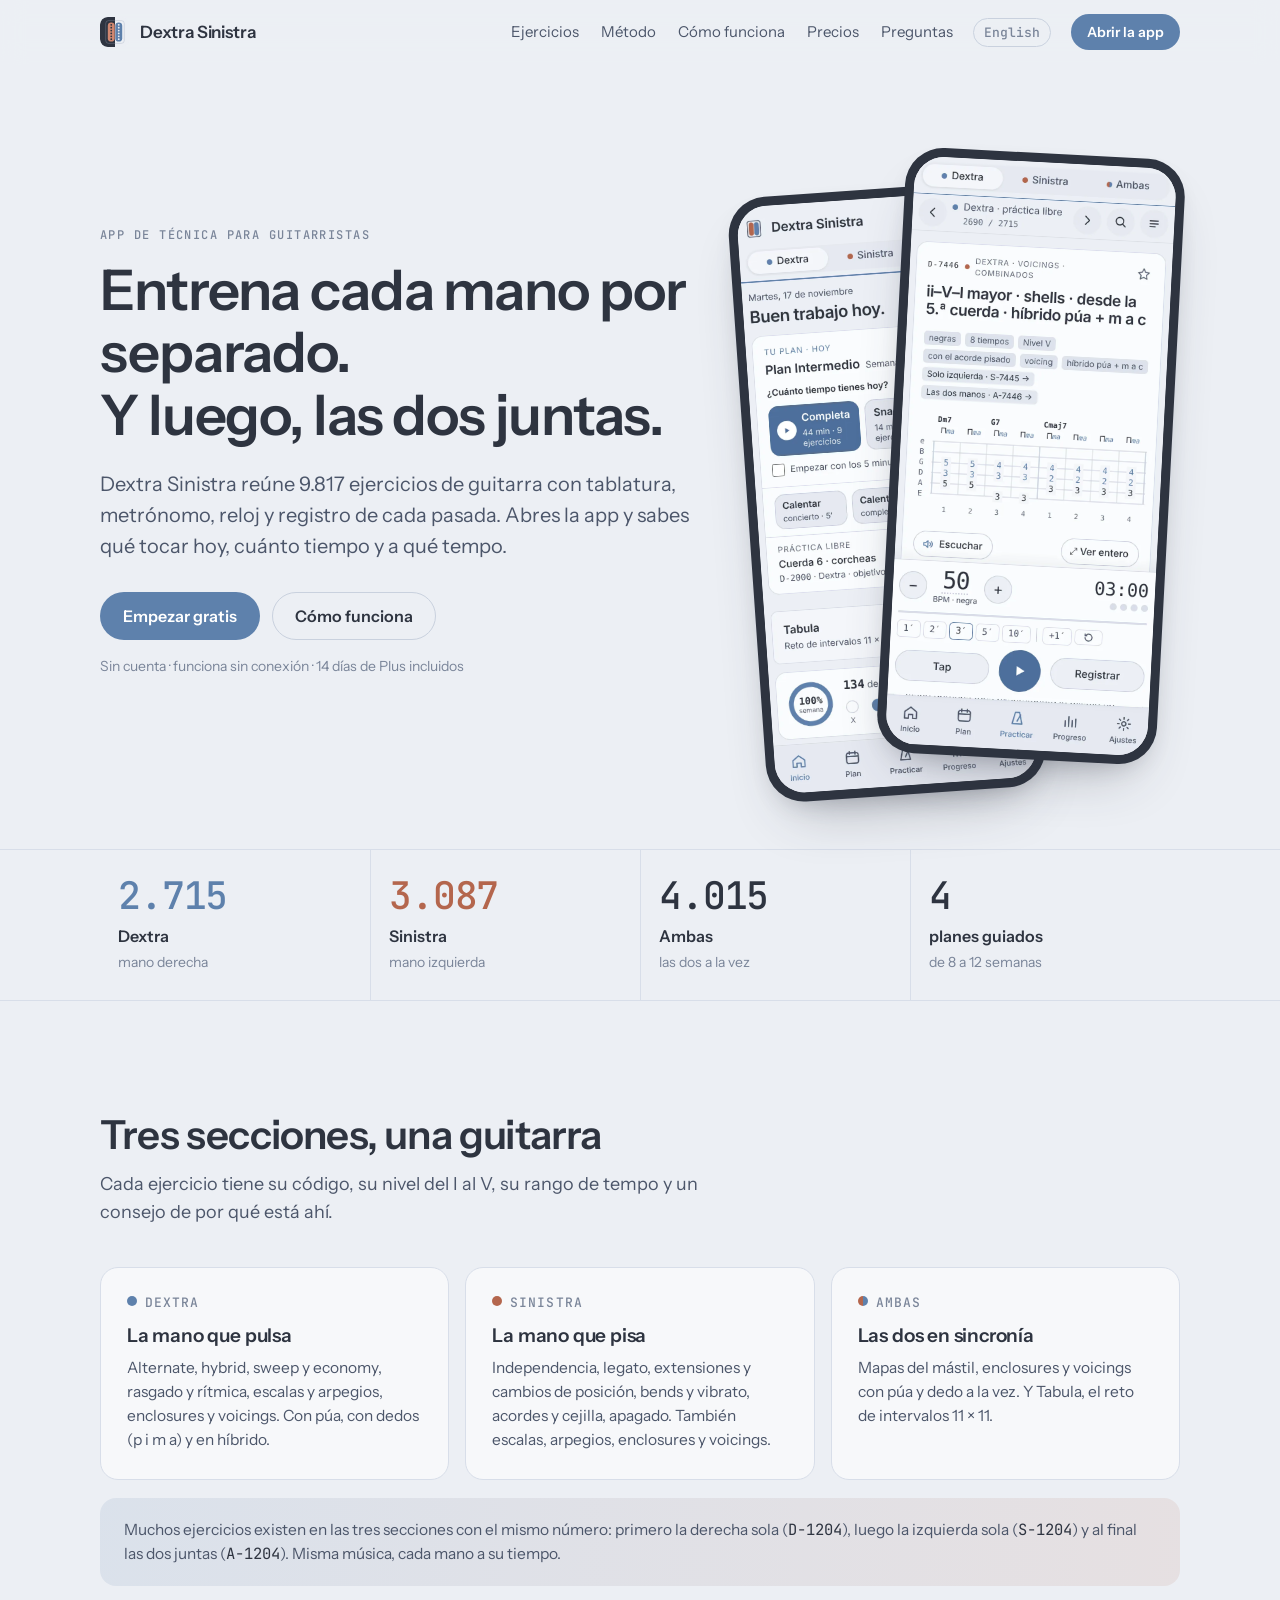
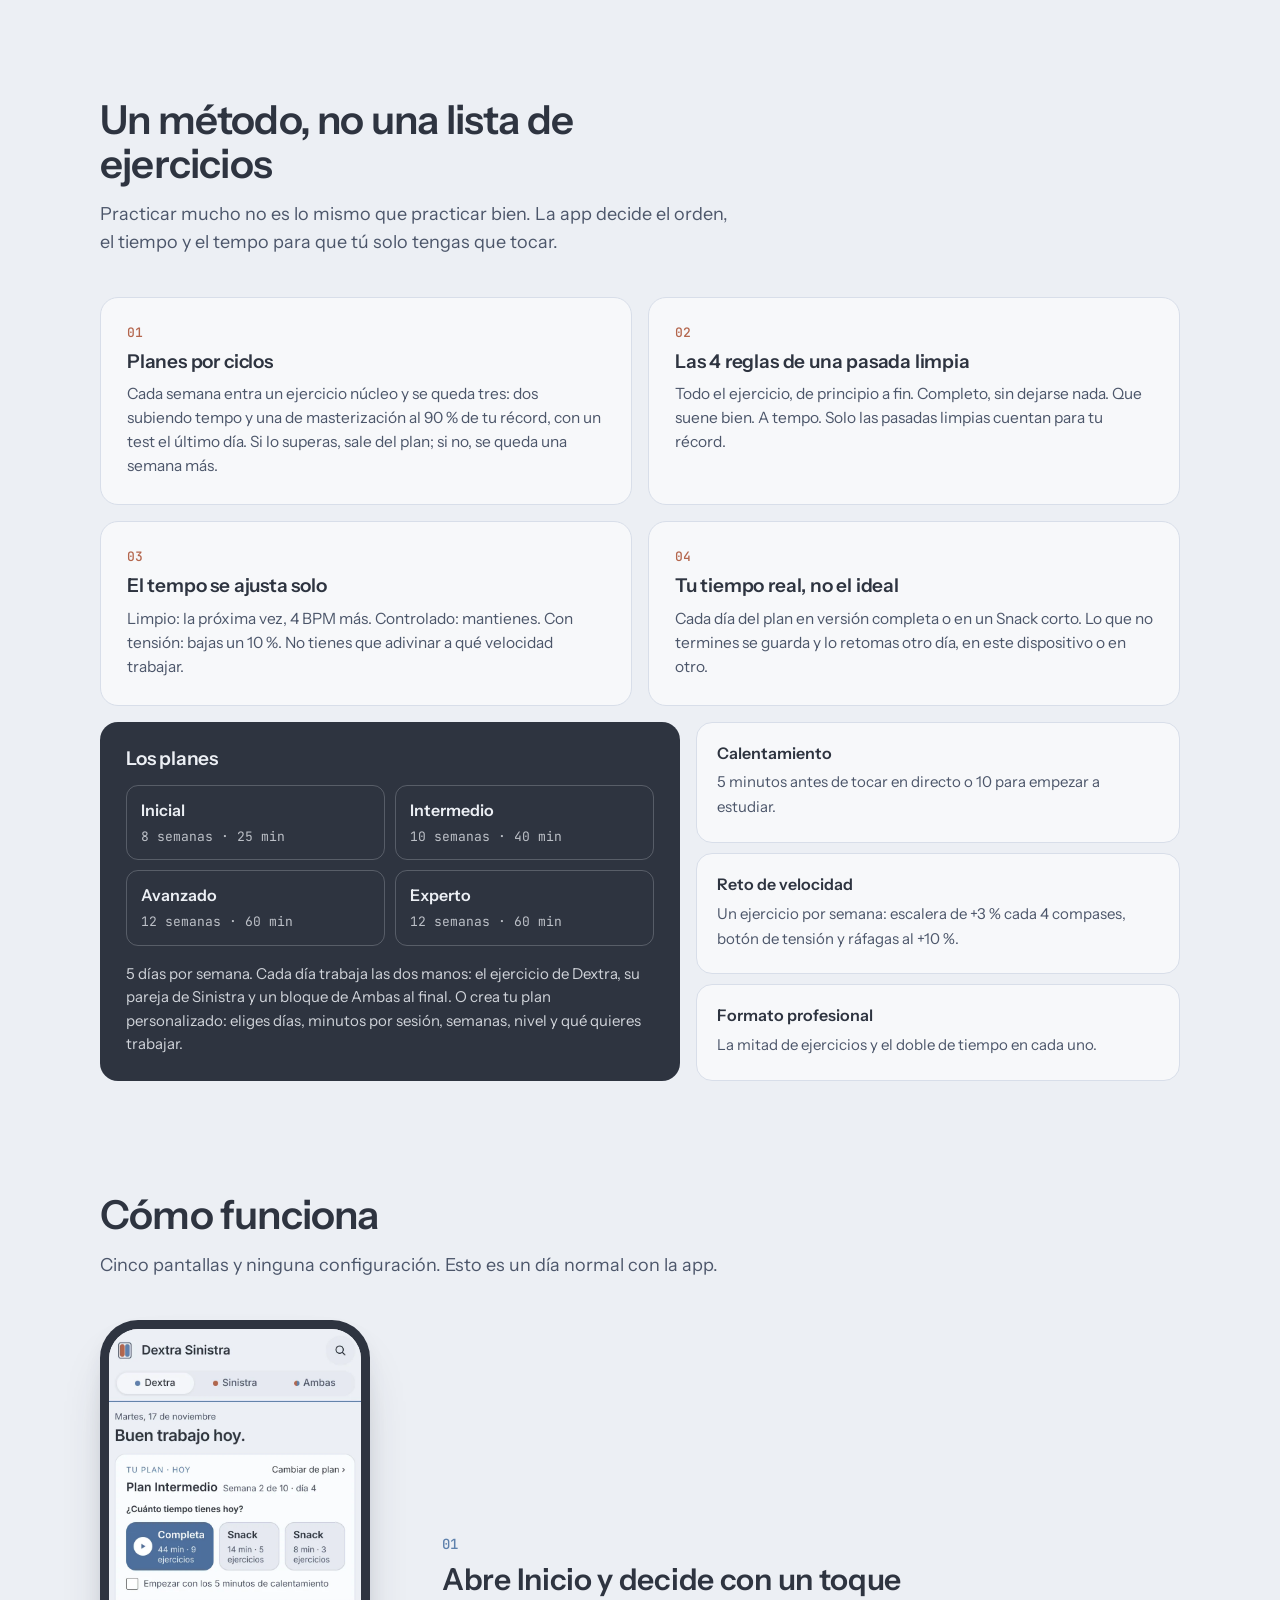
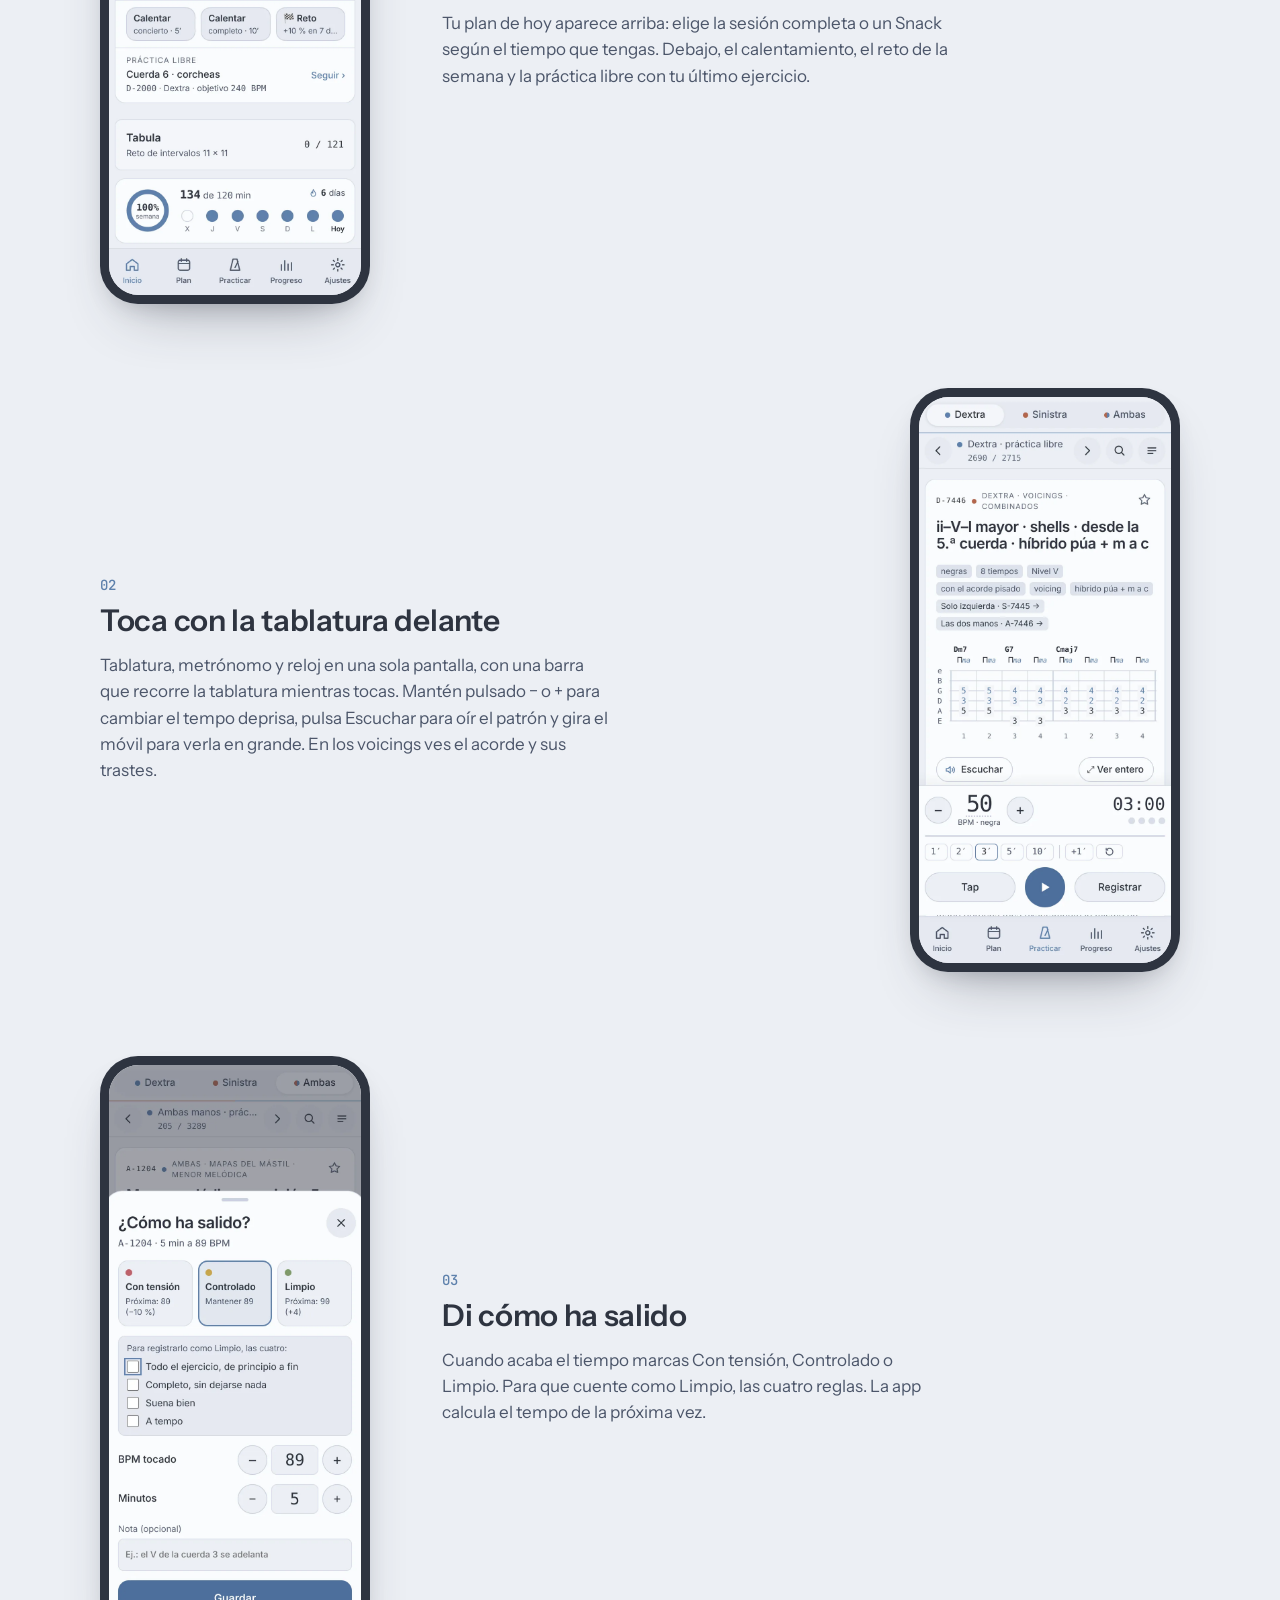
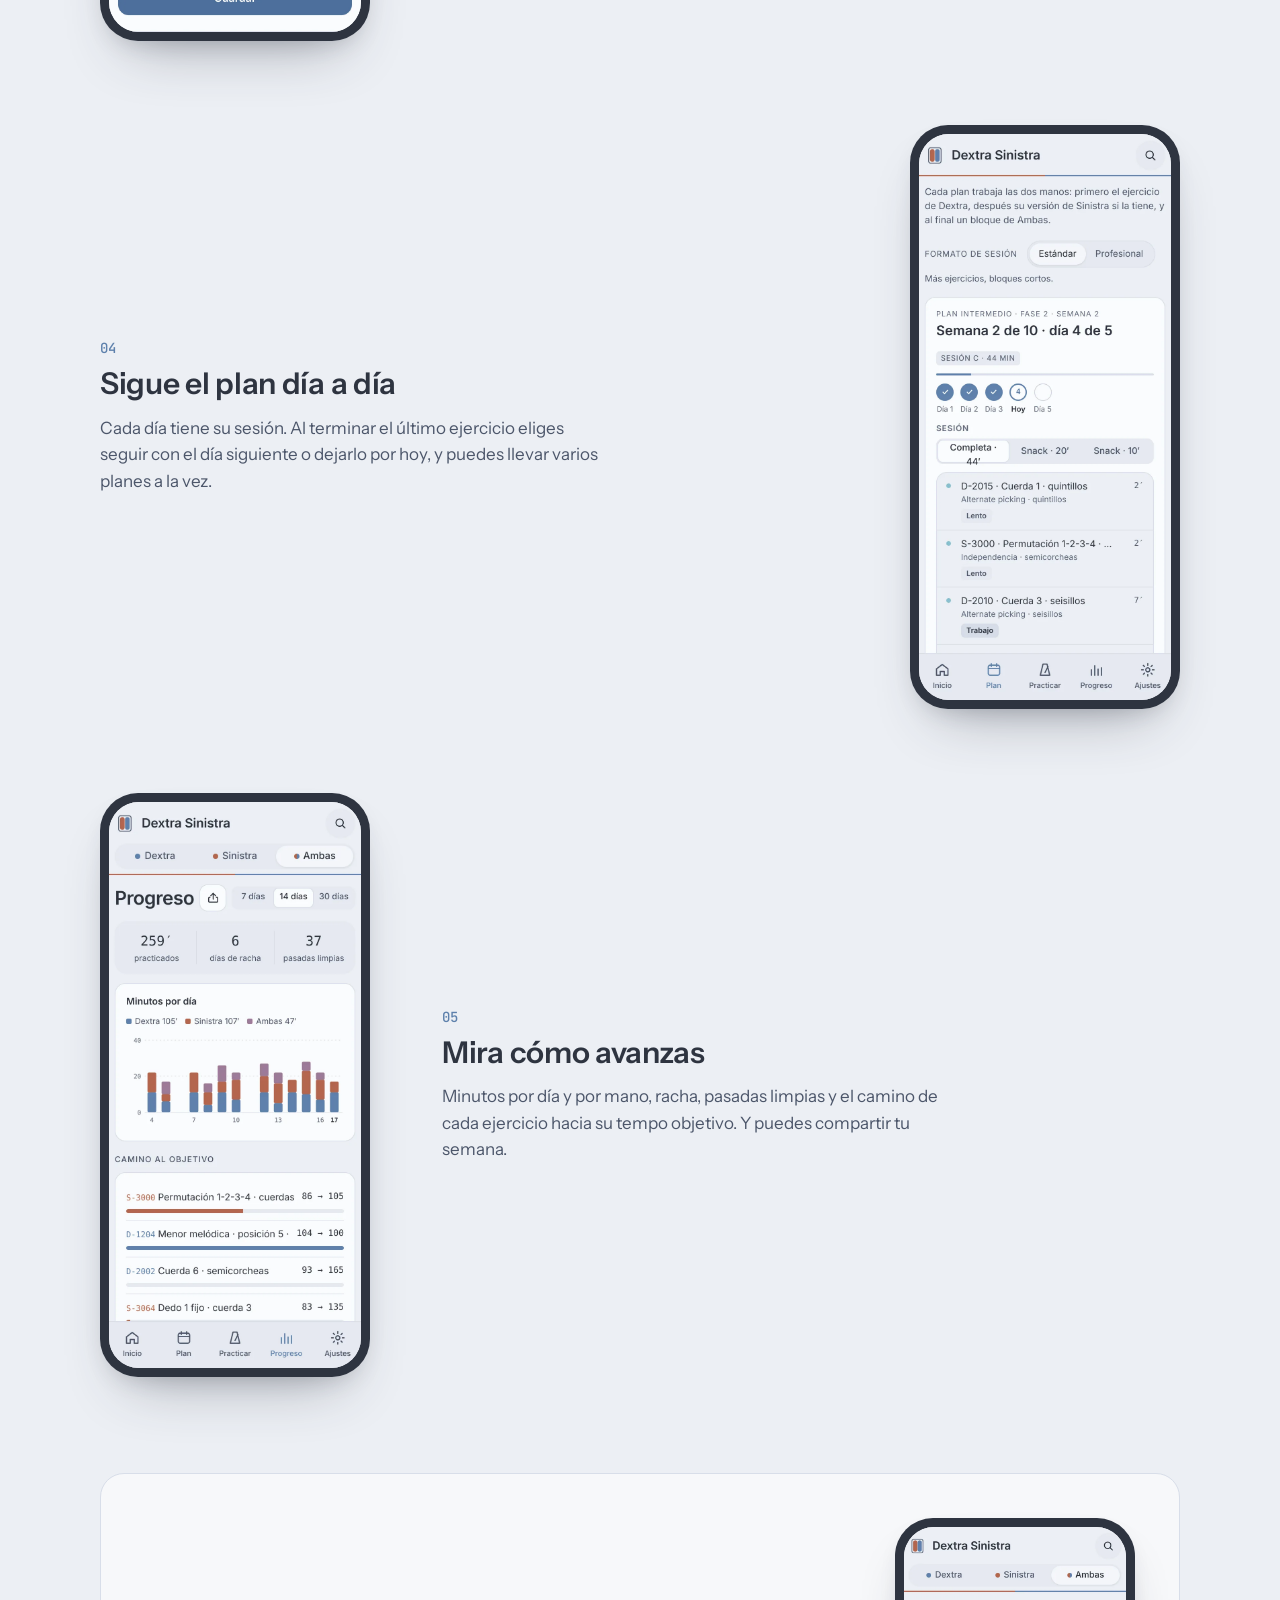
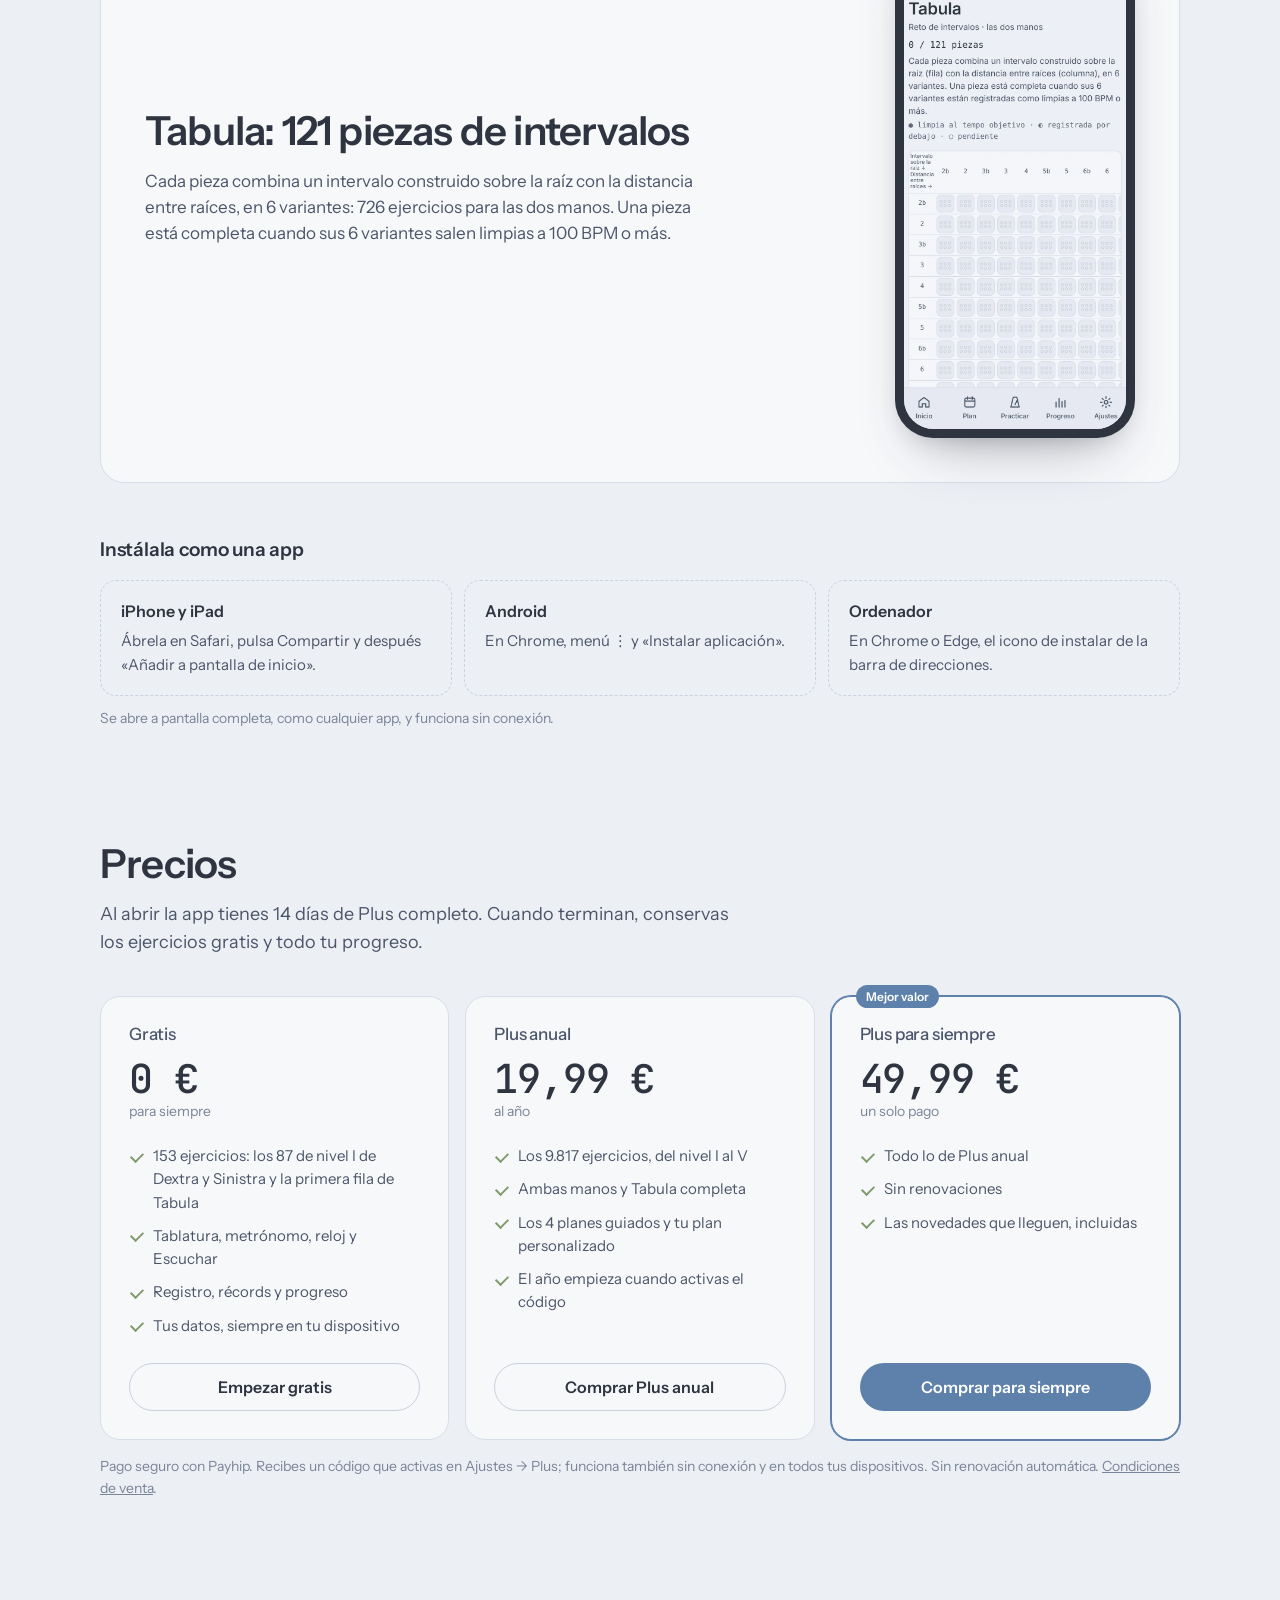
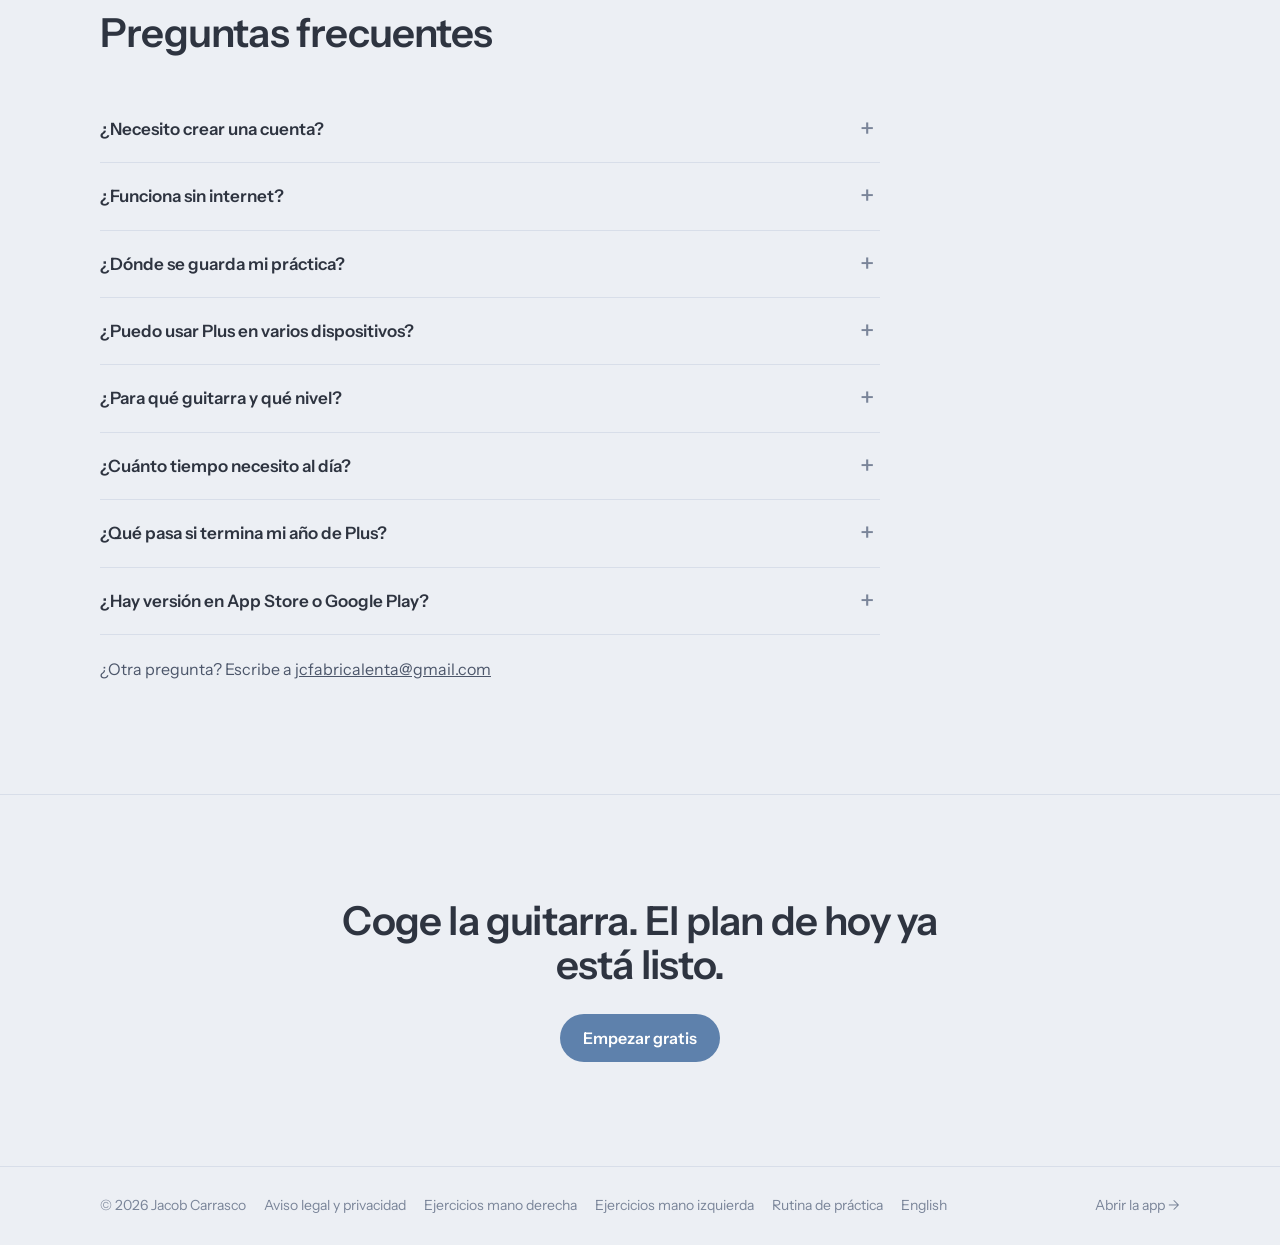
==== commit 545fcd5e: "Web: página legal completa, tipografías propias y contador de visitas sin cookies - legal.html y leg" ====
--- a/index.html
+++ b/index.html
@@ -24,13 +24,17 @@
 <link rel="icon" href="/icons/favicon-32.png" sizes="32x32">
 <link rel="apple-touch-icon" href="/icons/apple-touch-icon.png">
 <link rel="manifest" href="/manifest.webmanifest">
-<link rel="preconnect" href="https://fonts.googleapis.com">
-<link rel="preconnect" href="https://fonts.gstatic.com" crossorigin>
-<link rel="stylesheet" href="https://fonts.googleapis.com/css2?family=Instrument+Sans:wght@400;500;600&family=JetBrains+Mono:wght@400;500&display=swap" media="print" onload="this.media='all'">
+<link rel="preload" href="/fonts/sans-400.woff" as="font" type="font/woff" crossorigin>
+<link rel="preload" href="/fonts/sans-600.woff" as="font" type="font/woff" crossorigin>
 <link rel="preload" as="image" href="/img/es_practice_voi.webp">
 <script type="application/ld+json">{"@context": "https://schema.org", "@type": "SoftwareApplication", "name": "Dextra Sinistra", "applicationCategory": "MusicApplication", "operatingSystem": "Web, iOS, Android, Windows, macOS", "inLanguage": "es", "url": "https://dextrasinistra.com/", "description": "9.817 ejercicios de guitarra para la mano derecha, la izquierda y las dos a la vez, con tablatura, metrónomo, reloj, registro y planes guiados. Sin cuenta y sin conexión.", "offers": [{"@type": "Offer", "price": "0", "priceCurrency": "EUR"}, {"@type": "Offer", "price": "19.99", "priceCurrency": "EUR"}, {"@type": "Offer", "price": "49.99", "priceCurrency": "EUR"}]}</script>
 <script type="application/ld+json">{"@context": "https://schema.org", "@type": "FAQPage", "mainEntity": [{"@type": "Question", "name": "¿Necesito crear una cuenta?", "acceptedAnswer": {"@type": "Answer", "text": "No. No hay registro ni contraseña: abres la app y empiezas a tocar."}}, {"@type": "Question", "name": "¿Funciona sin internet?", "acceptedAnswer": {"@type": "Answer", "text": "Sí. Después de abrirla una vez con conexión, funciona en modo avión o con una wifi que no responde."}}, {"@type": "Question", "name": "¿Dónde se guarda mi práctica?", "acceptedAnswer": {"@type": "Answer", "text": "En tu dispositivo. Tu práctica no se envía a ningún servidor. Para pasarla a otro móvil, tablet u ordenador: Ajustes → Exportar copia, y en el otro, Importar."}}, {"@type": "Question", "name": "¿Puedo usar Plus en varios dispositivos?", "acceptedAnswer": {"@type": "Answer", "text": "Sí. Activa el mismo código en tu móvil, tu tablet y tu ordenador."}}, {"@type": "Question", "name": "¿Para qué guitarra y qué nivel?", "acceptedAnswer": {"@type": "Answer", "text": "Eléctrica o acústica, con púa, con dedos (p i m a) o en híbrido. Del nivel I, con los primeros cruces de cuerda, al V, con enclosures, voicings drop 2 y drop 3 y Tabula."}}, {"@type": "Question", "name": "¿Cuánto tiempo necesito al día?", "acceptedAnswer": {"@type": "Answer", "text": "Los planes van de 25 a 60 minutos, 5 días por semana. Con un Snack bastan 10 o 20 minutos, y el plan personalizado empieza en 10."}}, {"@type": "Question", "name": "¿Qué pasa si termina mi año de Plus?", "acceptedAnswer": {"@type": "Answer", "text": "Todo lo que registraste se queda. Vuelves a la versión gratuita hasta que renueves."}}, {"@type": "Question", "name": "¿Hay versión en App Store o Google Play?", "acceptedAnswer": {"@type": "Answer", "text": "Es una app web instalable: se instala desde el navegador en unos segundos y no ocupa espacio de más."}}]}</script>
-<style>
+<style>@font-face{font-family:"Instrument Sans";font-style:normal;font-weight:400;font-display:swap;src:url(/fonts/sans-400.woff) format("woff")}
+@font-face{font-family:"Instrument Sans";font-style:normal;font-weight:500;font-display:swap;src:url(/fonts/sans-500.woff) format("woff")}
+@font-face{font-family:"Instrument Sans";font-style:normal;font-weight:600 700;font-display:swap;src:url(/fonts/sans-600.woff) format("woff")}
+@font-face{font-family:"JetBrains Mono";font-style:normal;font-weight:400;font-display:swap;src:url(/fonts/mono-400.woff) format("woff")}
+@font-face{font-family:"JetBrains Mono";font-style:normal;font-weight:500 700;font-display:swap;src:url(/fonts/mono-500.woff) format("woff")}
+
 :root{
   --bg:#ECEFF4; --surface:#E5E9F0; --raise:#F4F6F9; --card:#F7F8FA; --line:#D8DEE9; --line2:#C9D1DE;
   --fg:#2E3440; --muted:#4C566A; --faint:#7A8599;
@@ -254,7 +258,7 @@
 <section class="sec" id="precios" style="padding-top:0"><div class="wrap">
   <div class="sec-h"><h2>Precios</h2><p>Al abrir la app tienes 14 días de Plus completo. Cuando terminan, conservas los ejercicios gratis y todo tu progreso.</p></div>
   <div class="prices"><div class="pc"><h3>Gratis</h3><div class="pr">0 €</div><div class="per">para siempre</div><ul><li>153 ejercicios: los 87 de nivel I de Dextra y Sinistra y la primera fila de Tabula</li><li>Tablatura, metrónomo, reloj y Escuchar</li><li>Registro, récords y progreso</li><li>Tus datos, siempre en tu dispositivo</li></ul><a class="btn sec2" href="/app/">Empezar gratis</a></div><div class="pc"><h3>Plus anual</h3><div class="pr">19,99 €</div><div class="per">al año</div><ul><li>Los 9.817 ejercicios, del nivel I al V</li><li>Ambas manos y Tabula completa</li><li>Los 4 planes guiados y tu plan personalizado</li><li>El año empieza cuando activas el código</li></ul><a class="btn sec2" href="https://payhip.com/b/zntXF" target="_blank" rel="noopener">Comprar Plus anual</a></div><div class="pc best"><span class="tag">Mejor valor</span><h3>Plus para siempre</h3><div class="pr">49,99 €</div><div class="per">un solo pago</div><ul><li>Todo lo de Plus anual</li><li>Sin renovaciones</li><li>Las novedades que lleguen, incluidas</li></ul><a class="btn pri" href="https://payhip.com/b/N3Hnp" target="_blank" rel="noopener">Comprar para siempre</a></div></div>
-  <p class="pnote">Pago seguro con Payhip. Recibes un código que activas en Ajustes → Plus; funciona también sin conexión y en todos tus dispositivos.</p>
+  <p class="pnote">Pago seguro con Payhip. Recibes un código que activas en Ajustes → Plus; funciona también sin conexión y en todos tus dispositivos. Sin renovación automática. <a href="/legal#condiciones">Condiciones de venta</a>.</p>
 </div></section>
 <section class="sec" id="preguntas" style="padding-top:0"><div class="wrap">
   <div class="sec-h"><h2>Preguntas frecuentes</h2></div>
@@ -265,7 +269,7 @@
 </main>
 <footer><div class="wrap">
   <span>© 2026 Jacob Carrasco</span>
-  <a href="/privacidad">Privacidad</a>
+  <a href="/legal">Aviso legal y privacidad</a>
   <a href="/ejercicios-guitarra-mano-derecha">Ejercicios mano derecha</a><a href="/ejercicios-guitarra-mano-izquierda">Ejercicios mano izquierda</a><a href="/rutina-de-practica-de-guitarra">Rutina de práctica</a>
   <a href="/en" hreflang="en" lang="en">English</a>
   <a class="sp" href="/app/">Abrir la app →</a>
@@ -278,5 +282,10 @@
 /* la portada también se guarda para abrirla sin conexión */
 if("serviceWorker" in navigator)addEventListener("load",function(){navigator.serviceWorker.register("/sw.js",{updateViaCache:"none"}).catch(function(){})});
 </script>
+<script>/* recuento de visitas sin cookies ni datos personales (GoatCounter); ?ref=ig, ?ref=wa… dicen de dónde llega la visita */
+(function(){try{if(!/(^|\.)dextrasinistra\.com$/.test(location.hostname))return;if(matchMedia("(display-mode: standalone)").matches)return;
+var q=new URLSearchParams(location.search),r=q.get("ref")||document.referrer||"";
+var i=new Image();i.src="https://dextrasinistra.goatcounter.com/count?p="+encodeURIComponent(location.pathname)+"&t="+encodeURIComponent(document.title)+"&r="+encodeURIComponent(r)+"&rnd="+Math.random().toString(36).slice(2);}catch(e){}})();</script>
+
 </body>
 </html>
